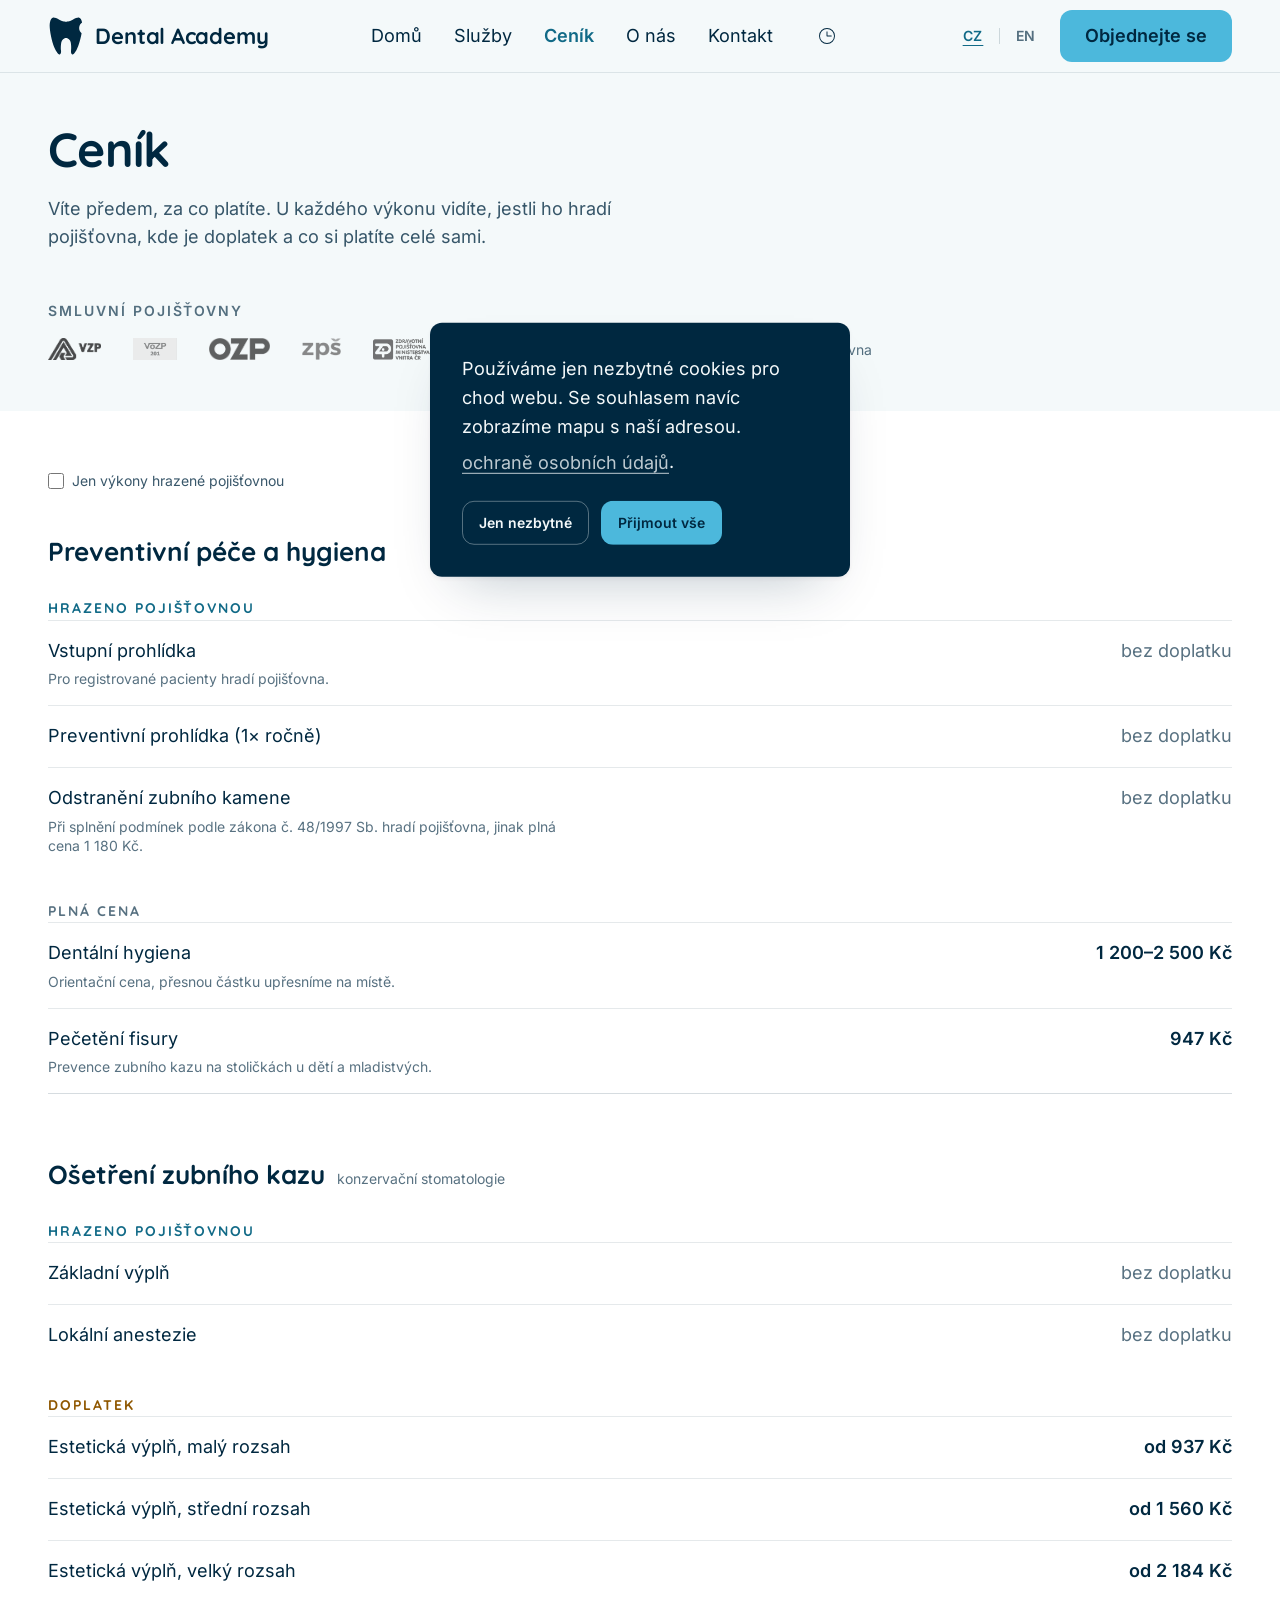
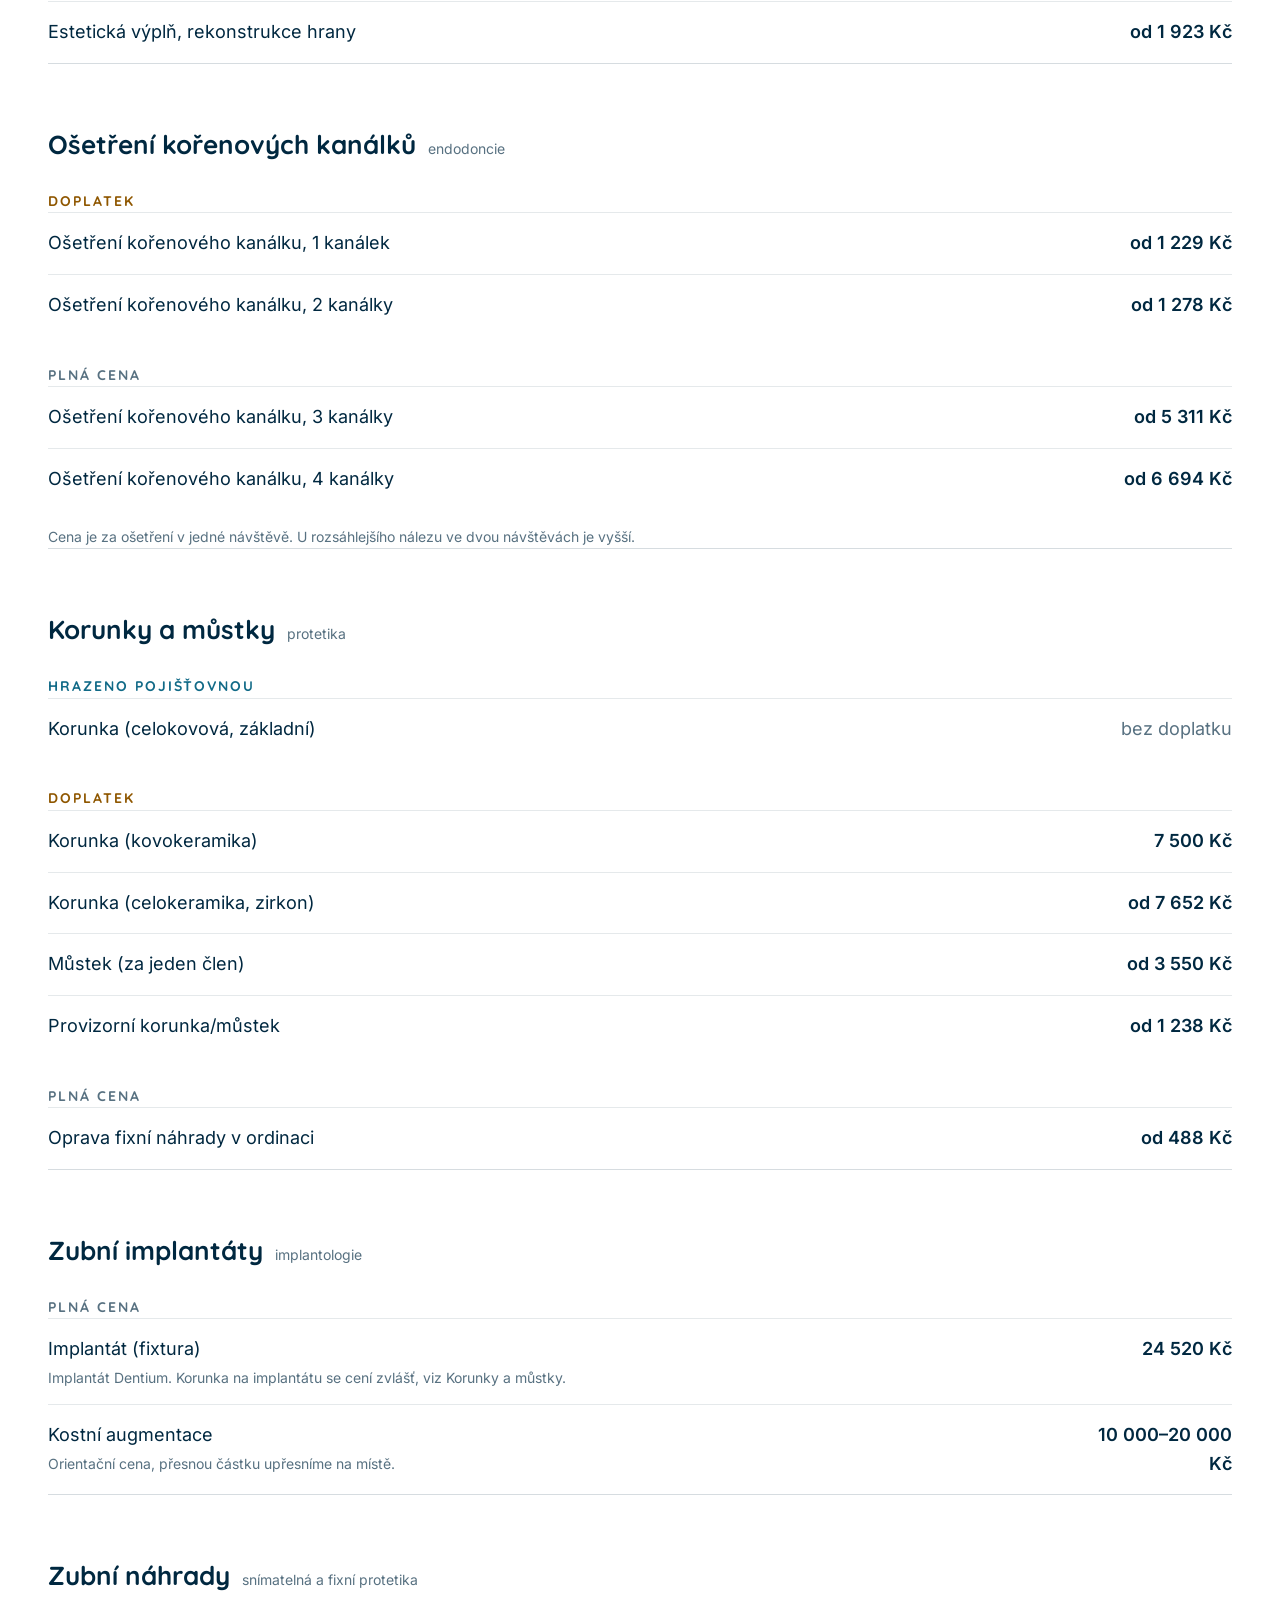
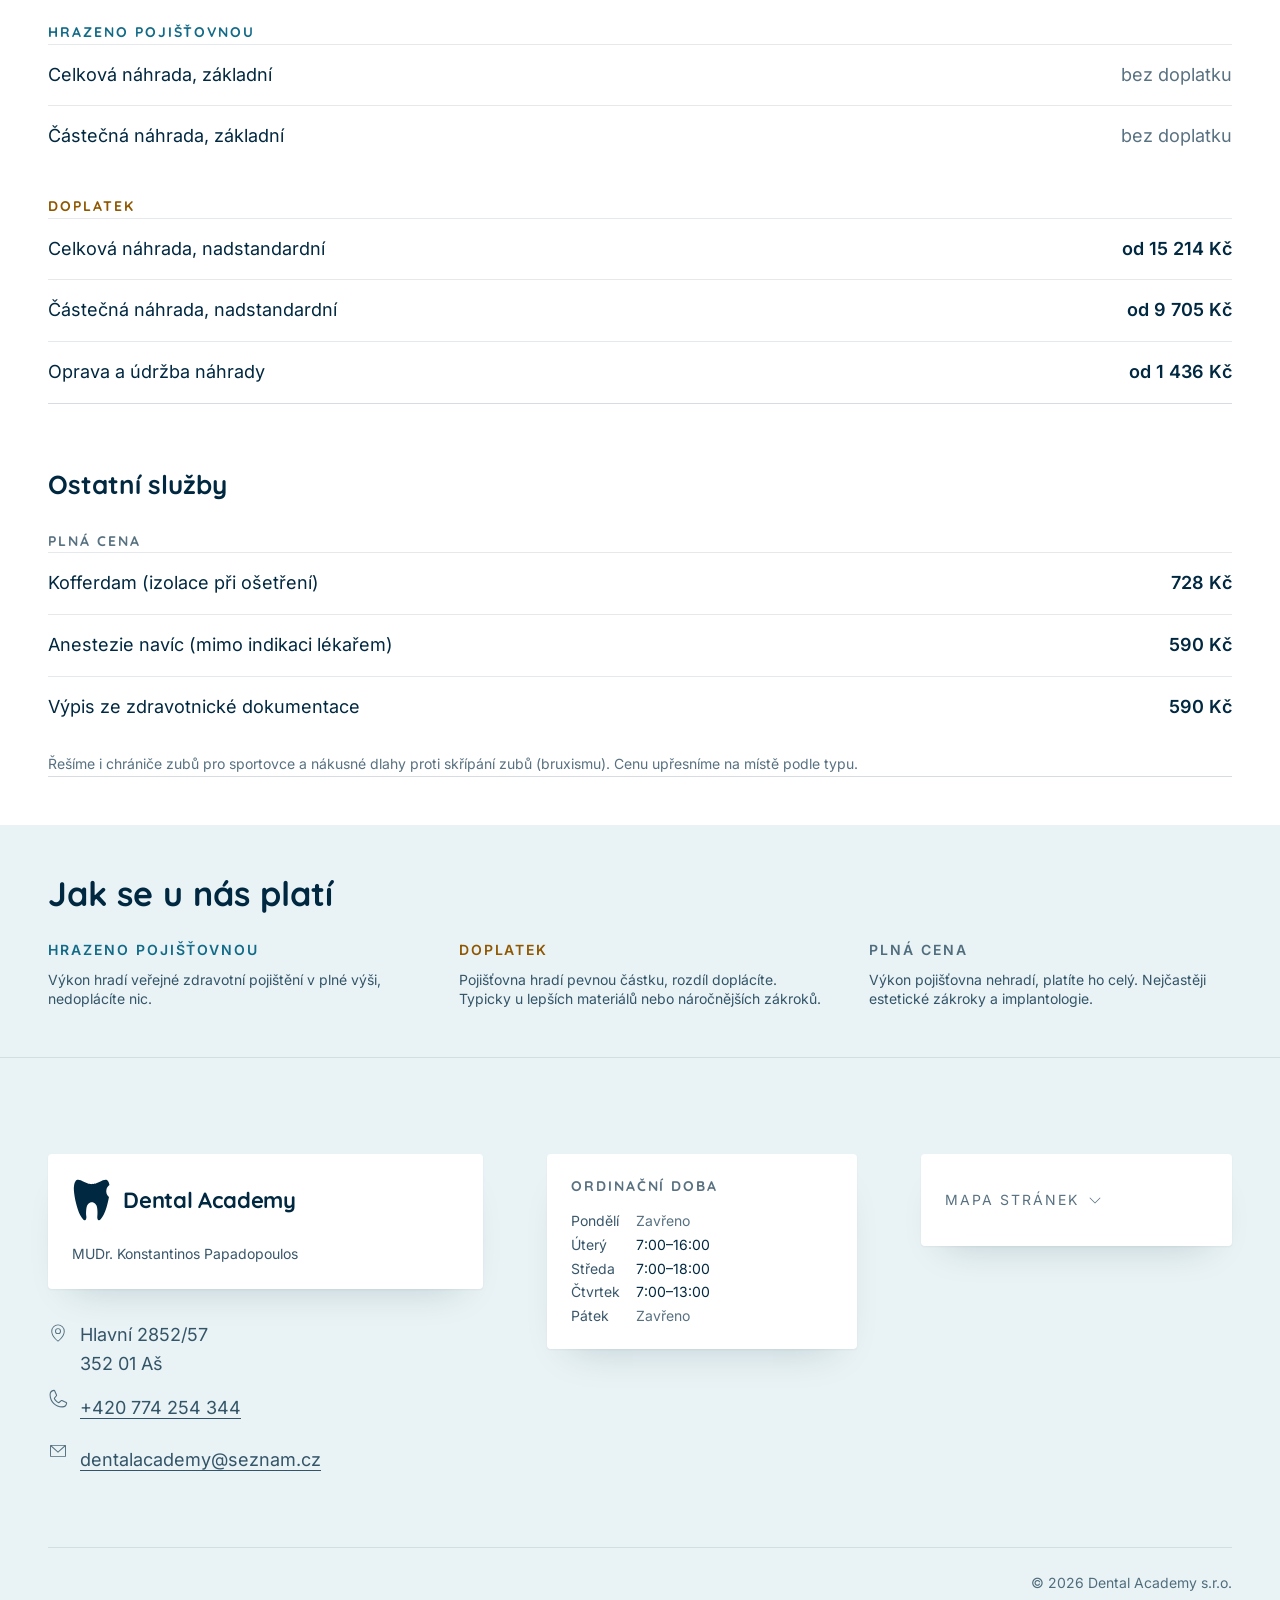
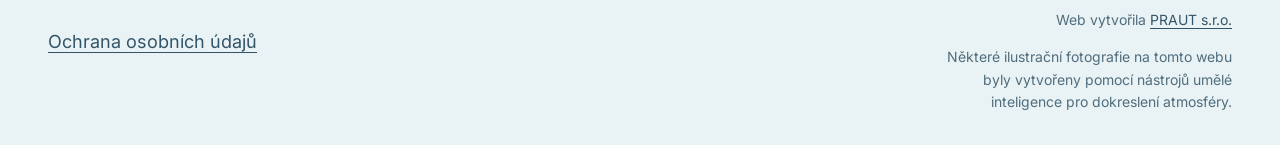
==== cenik/index.html @ cd1186d6 "Publish source c6084d8: defer offscreen hydration and mobile navigation" ====
<!DOCTYPE html><html lang="cs" data-beasties-container><head>
    <meta charset="utf-8">
    <title>Ceník, Dental Academy</title>
    <base href="/">
    <meta name="viewport" content="width=device-width, initial-scale=1">
    <link rel="icon" type="image/x-icon" href="favicon.ico">
    <link rel="apple-touch-icon" href="apple-touch-icon.png">

  <style>@font-face{font-family:Quicksand;font-style:normal;font-weight:700;font-display:swap;src:url("./media/quicksand-700-latin-ext-6NGVI5PT.woff2") format("woff2");unicode-range:U+0100-02BA,U+02BD-02C5,U+02C7-02CC,U+02CE-02D7,U+02DD-02FF,U+0304,U+0308,U+0329,U+1D00-1DBF,U+1E00-1E9F,U+1EF2-1EFF,U+2020,U+20A0-20AB,U+20AD-20C0,U+2113,U+2C60-2C7F,U+A720-A7FF}@font-face{font-family:Quicksand;font-style:normal;font-weight:700;font-display:swap;src:url("./media/quicksand-700-latin-4WPKSEDT.woff2") format("woff2");unicode-range:U+0000-00FF,U+0131,U+0152-0153,U+02BB-02BC,U+02C6,U+02DA,U+02DC,U+0304,U+0308,U+0329,U+2000-206F,U+20AC,U+2122,U+2191,U+2193,U+2212,U+2215,U+FEFF,U+FFFD}@font-face{font-family:Inter;font-style:normal;font-weight:400;font-display:swap;src:url("./media/inter-400-latin-ext-optimized-HBEOM3ZE.woff2") format("woff2");unicode-range:U+0100-02BA,U+02BD-02C5,U+02C7-02CC,U+02CE-02D7,U+02DD-02FF,U+0304,U+0308,U+0329,U+1D00-1DBF,U+1E00-1E9F,U+1EF2-1EFF,U+2020,U+20A0-20AB,U+20AD-20C0,U+2113,U+2C60-2C7F,U+A720-A7FF}@font-face{font-family:Inter;font-style:normal;font-weight:400;font-display:swap;src:url("./media/inter-400-latin-optimized-JQOHKKYV.woff2") format("woff2");unicode-range:U+0000-00FF,U+0131,U+0152-0153,U+02BB-02BC,U+02C6,U+02DA,U+02DC,U+0304,U+0308,U+0329,U+2000-206F,U+20AC,U+2122,U+2191,U+2193,U+2212,U+2215,U+FEFF,U+FFFD}@font-face{font-family:Inter;font-style:normal;font-weight:600;font-display:swap;src:url("./media/inter-600-latin-ext-optimized-Y2ENNIO3.woff2") format("woff2");unicode-range:U+0100-02BA,U+02BD-02C5,U+02C7-02CC,U+02CE-02D7,U+02DD-02FF,U+0304,U+0308,U+0329,U+1D00-1DBF,U+1E00-1E9F,U+1EF2-1EFF,U+2020,U+20A0-20AB,U+20AD-20C0,U+2113,U+2C60-2C7F,U+A720-A7FF}@font-face{font-family:Inter;font-style:normal;font-weight:600;font-display:swap;src:url("./media/inter-600-latin-optimized-ZBZT6XRN.woff2") format("woff2");unicode-range:U+0000-00FF,U+0131,U+0152-0153,U+02BB-02BC,U+02C6,U+02DA,U+02DC,U+0304,U+0308,U+0329,U+2000-206F,U+20AC,U+2122,U+2191,U+2193,U+2212,U+2215,U+FEFF,U+FFFD}:root{--da-navy-900: #002840;--da-turquoise-500: #4cb8dc;--da-turquoise-700: #116a87;--da-purple-500: #8c5096;--da-ice-050: #f4f9fa;--da-ice-100: #e9f3f5;--da-white: #ffffff;--da-red-600: #a23b2e;--da-amber-700: #8f5700;--surface: var(--da-ice-050);--panel: var(--da-white);--panel-tint: var(--da-ice-100);--panel-dark: var(--da-navy-900);--ink: var(--da-navy-900);--ink-soft: rgb(0 40 64 / .78);--ink-faint: rgb(0 40 64 / .66);--ink-ghost: rgb(0 40 64 / .1);--ink-inverse: var(--da-ice-050);--accent: var(--da-turquoise-700);--accent-vivid: var(--da-turquoise-500);--rare: var(--da-purple-500);--border: rgb(0 40 64 / .16);--border-soft: rgb(0 40 64 / .1);--good: var(--da-turquoise-700);--bad: var(--da-red-600);--warn: var(--da-amber-700);--font-heading: "Quicksand", sans-serif;--font-body: "Inter", sans-serif;--text-h1: clamp(30px, 4.2vw, 48px);--text-h2: clamp(26px, 3vw, 34px);--text-h3: clamp(22px, 2.2vw, 26px);--text-body: 18px;--text-small: 14px;--leading-h1: 1.2;--leading-h2: 1.25;--leading-h3: 1.3;--leading-body: 1.6;--leading-small: 1.4;--tracking-kicker: .14em;--space-1: 4px;--space-2: 8px;--space-3: 12px;--space-4: 16px;--space-5: 24px;--space-6: 32px;--space-7: 48px;--space-8: 64px;--space-9: 96px;--space-10: 128px;--radius-surface: 4px;--radius-control: 12px;--shadow-sm: 0 1px 2px rgb(0 40 64 / .05), 0 20px 40px -24px rgb(0 40 64 / .22);--shadow-md: 0 2px 4px rgb(0 40 64 / .06), 0 28px 56px -28px rgb(0 40 64 / .28);--motion-fast: .15s;--motion-medium: .25s;--motion-slow: .4s;--motion-zoom: .7s;--motion-crossfade: 2s;--motion-hero-interval: 4s;--ease: cubic-bezier(.4, 0, .2, 1);--z-base: 0;--z-sticky: 100;--z-dropdown: 200;--z-overlay: 300;--z-cookie: 400;--container: 1200px;--container-wide: 1440px;--gutter: clamp(16px, 4vw, 48px);--tap-target-min: 44px;--focus-ring-width: 3px;--focus-ring-offset: 2px;--focus-ring-color: var(--da-turquoise-700)}*,*:before,*:after{box-sizing:border-box}*{margin:0}html{scroll-behavior:smooth;scroll-padding-top:var(--space-9);-webkit-text-size-adjust:100%}body{background:var(--surface);color:var(--ink);font-family:var(--font-body);font-size:var(--text-body);line-height:var(--leading-body);font-weight:400;-webkit-font-smoothing:antialiased;text-rendering:optimizeLegibility;min-height:100dvh}h1,h2,h3,h4{font-family:var(--font-heading);font-weight:700;text-wrap:balance}h1{font-size:var(--text-h1);line-height:var(--leading-h1);letter-spacing:-.015em}h2{font-size:var(--text-h2);line-height:var(--leading-h2)}h3{font-size:var(--text-h3);line-height:var(--leading-h3)}p{text-wrap:pretty}a{color:var(--accent);text-underline-offset:.2em;transition:color var(--motion-fast) var(--ease)}img,svg{display:block;max-width:100%}input,button{font:inherit;color:inherit}@media(prefers-reduced-motion:reduce){html{scroll-behavior:auto}*,*:before,*:after{animation-duration:.01ms!important;animation-iteration-count:1!important;transition-duration:.01ms!important;scroll-behavior:auto!important}}
</style><link rel="stylesheet" href="styles-DKPDNEJH.css" media="print" onload="this.media='all'"><noscript><link rel="stylesheet" href="styles-DKPDNEJH.css"></noscript><style ng-app-id="ng">main[_ngcontent-ng-c197762682]{display:block;outline:none}</style><meta name="description" content="Ceník zubní péče v ordinaci Dental Academy v Aši. Přehledně, co hradí pojišťovna a jaký je doplatek u jednotlivých výkonů."><meta name="robots" content="index, follow, max-image-preview:large"><meta property="og:title" content="Ceník, Dental Academy"><meta property="og:description" content="Ceník zubní péče v ordinaci Dental Academy v Aši. Přehledně, co hradí pojišťovna a jaký je doplatek u jednotlivých výkonů."><meta property="og:url" content="https://dentalacademyas.cz/cenik/"><meta property="og:type" content="website"><meta property="og:site_name" content="Dental Academy"><meta property="og:locale" content="cs_CZ"><meta property="og:image" content="https://dentalacademyas.cz/apple-touch-icon.png"><meta name="twitter:card" content="summary"><meta name="twitter:title" content="Ceník, Dental Academy"><meta name="twitter:description" content="Ceník zubní péče v ordinaci Dental Academy v Aši. Přehledně, co hradí pojišťovna a jaký je doplatek u jednotlivých výkonů."><style ng-app-id="ng">a[_ngcontent-ng-c2454751825]{position:absolute;z-index:var(--z-cookie);top:0;left:var(--space-4);transform:translateY(-120%);display:inline-flex;align-items:center;min-height:var(--tap-target-min);padding-inline:var(--space-5);background:var(--panel);color:var(--ink);border-radius:var(--radius-control);box-shadow:var(--shadow-md);text-decoration:none;font-weight:600;transition:transform var(--motion-fast) var(--ease)}a[_ngcontent-ng-c2454751825]:focus-visible{transform:translateY(var(--space-3))}</style><style ng-app-id="ng">header[_ngcontent-ng-c871143590]{position:sticky;top:0;z-index:var(--z-sticky);background:color-mix(in srgb,var(--surface) 88%,transparent);-webkit-backdrop-filter:blur(10px);backdrop-filter:blur(10px);border-bottom:1px solid var(--border-soft)}.bar[_ngcontent-ng-c871143590]{display:flex;align-items:center;justify-content:space-between;gap:var(--space-5);min-height:72px}.brand[_ngcontent-ng-c871143590]{display:inline-flex;color:var(--ink);text-decoration:none;flex:none}.desktop[_ngcontent-ng-c871143590]{display:none}nav.desktop[_ngcontent-ng-c871143590]   ul[_ngcontent-ng-c871143590]{list-style:none;padding:0;display:flex;align-items:center;gap:var(--space-6)}.hours[_ngcontent-ng-c871143590]{position:relative}.hours[_ngcontent-ng-c871143590]   summary[_ngcontent-ng-c871143590]{display:inline-flex;align-items:center;justify-content:center;min-width:var(--tap-target-min);min-height:var(--tap-target-min);color:var(--ink);cursor:pointer;list-style:none;transition:color var(--motion-fast) var(--ease)}.hours[_ngcontent-ng-c871143590]   summary[_ngcontent-ng-c871143590]::-webkit-details-marker{display:none}.hours[_ngcontent-ng-c871143590]   summary[_ngcontent-ng-c871143590]:hover, .hours[open][_ngcontent-ng-c871143590]   summary[_ngcontent-ng-c871143590]{color:var(--accent)}.hours-card[_ngcontent-ng-c871143590]{position:absolute;top:calc(100% + var(--space-3));right:0;z-index:var(--z-dropdown);padding:var(--space-4) var(--space-5);background:var(--panel);border-radius:var(--radius-surface);box-shadow:var(--shadow-md)}.hours-card[_ngcontent-ng-c871143590]   dl[_ngcontent-ng-c871143590]{margin:0;display:grid;grid-template-columns:auto 1fr;gap:var(--space-1) var(--space-4);font-size:var(--text-small);line-height:var(--leading-small);white-space:nowrap}.hours-card[_ngcontent-ng-c871143590]   dt[_ngcontent-ng-c871143590]{color:var(--ink-soft)}.hours-card[_ngcontent-ng-c871143590]   dd[_ngcontent-ng-c871143590]{margin:0;font-variant-numeric:tabular-nums}.hours-card[_ngcontent-ng-c871143590]   dd.closed[_ngcontent-ng-c871143590]{color:var(--ink-faint)}.actions[_ngcontent-ng-c871143590]{display:flex;align-items:center;gap:var(--space-3);flex:none}.burger[_ngcontent-ng-c871143590]{display:inline-flex;align-items:center;justify-content:center;min-width:var(--tap-target-min);min-height:var(--tap-target-min);background:transparent;border:0;border-radius:var(--radius-control);color:var(--ink);cursor:pointer;transition:background-color var(--motion-fast) var(--ease)}.burger[_ngcontent-ng-c871143590]:hover{background:var(--ink-ghost)}.cta[_ngcontent-ng-c871143590]{display:none}@media(min-width:480px){.cta[_ngcontent-ng-c871143590]{display:inline-flex}}@media(min-width:1280px){.desktop[_ngcontent-ng-c871143590]{display:inline-flex}.burger[_ngcontent-ng-c871143590]{display:none}}</style><style ng-app-id="ng">[_nghost-ng-c1360616720]{display:contents}.banner[_ngcontent-ng-c1360616720]{position:fixed;top:50%;left:50%;transform:translate(-50%,-50%);z-index:var(--z-cookie);width:calc(100% - var(--space-4) * 2);max-width:420px;display:grid;gap:var(--space-4);padding:var(--space-6);background:var(--panel-dark);border-radius:var(--radius-control);box-shadow:var(--shadow-md);--ink: var(--ink-inverse);--ink-soft: rgb(244 249 250 / .78);--border: rgb(244 249 250 / .35);--accent: var(--accent-vivid);color:var(--ink);animation:_ngcontent-ng-c1360616720_fade-in var(--motion-slow) var(--ease)}.actions[_ngcontent-ng-c1360616720]{display:flex;flex-wrap:wrap;gap:var(--space-3)}@keyframes _ngcontent-ng-c1360616720_fade-in{0%{opacity:0;transform:translate(-50%,-50%) scale(.96)}to{opacity:1;transform:translate(-50%,-50%) scale(1)}}</style><style ng-app-id="ng">[_nghost-ng-c3181076983]{display:block;width:min(100% - 2 * var(--gutter),var(--_max, var(--container)));margin-inline:auto}</style><style ng-app-id="ng">[_nghost-ng-c3826198548]{display:inline-flex;align-items:center;gap:var(--space-3);color:inherit}.mark[_ngcontent-ng-c3826198548]{height:max(32px,1px * var(--_size, 40));width:auto;aspect-ratio:103.21/116.48}.wordmark[_ngcontent-ng-c3826198548]{font-family:var(--font-heading);font-weight:700;font-size:clamp(18px,2vw,22px);line-height:1.1;letter-spacing:-.01em;white-space:nowrap}</style><style ng-app-id="ng">[_nghost-ng-c3883181231]{display:inline-flex;flex:none;color:inherit}svg[_ngcontent-ng-c3883181231]{width:calc(1px * var(--_size, 24));height:calc(1px * var(--_size, 24))}</style><style ng-app-id="ng">nav[_ngcontent-ng-c47568377]{display:inline-flex;align-items:center;gap:var(--space-1)}a[_ngcontent-ng-c47568377]{display:inline-flex;align-items:center;justify-content:center;min-width:var(--tap-target-min);min-height:var(--tap-target-min);color:var(--ink-faint);text-decoration:none;font-size:var(--text-small);font-weight:600;letter-spacing:.06em;border-radius:var(--radius-control);transition:color var(--motion-fast) var(--ease)}a[_ngcontent-ng-c47568377]:hover{color:var(--ink)}a.is-current[_ngcontent-ng-c47568377]{color:var(--accent);text-decoration:underline;text-underline-offset:.3em}.sep[_ngcontent-ng-c47568377]{width:1px;height:16px;background:var(--border)}.sr-only[_ngcontent-ng-c47568377]{position:absolute;width:1px;height:1px;padding:0;margin:-1px;overflow:hidden;clip-path:inset(50%);white-space:nowrap;border:0}</style><style ng-app-id="ng">[_nghost-ng-c1597601124]{display:inline-flex;align-items:center;justify-content:center;gap:var(--space-2);border-radius:var(--radius-control);border:1px solid transparent;font-family:var(--font-body);font-weight:600;line-height:1.2;text-align:center;text-decoration:none;cursor:pointer;max-width:100%;transition:background-color var(--motion-fast) var(--ease),border-color var(--motion-fast) var(--ease),color var(--motion-fast) var(--ease)}.size-sm[_nghost-ng-c1597601124]{min-height:var(--tap-target-min);padding-inline:var(--space-4);font-size:var(--text-small)}.size-md[_nghost-ng-c1597601124]{min-height:52px;padding-inline:var(--space-5);font-size:var(--text-body)}.size-lg[_nghost-ng-c1597601124]{min-height:60px;padding-inline:var(--space-6);font-size:var(--text-body)}.appearance-primary[_nghost-ng-c1597601124]{background:var(--accent-vivid);color:var(--da-navy-900)}.appearance-primary[_nghost-ng-c1597601124]:hover{background:var(--accent);color:var(--ink-inverse)}.appearance-secondary[_nghost-ng-c1597601124]{background:transparent;border-color:var(--border);color:var(--ink)}.appearance-secondary[_nghost-ng-c1597601124]:hover{border-color:var(--accent);color:var(--accent)}.appearance-ghost[_nghost-ng-c1597601124]{background:transparent;color:var(--accent);padding-inline:var(--space-3)}.appearance-ghost[_nghost-ng-c1597601124]:hover{background:var(--ink-ghost)}.is-full[_nghost-ng-c1597601124]{width:100%}.is-loading[_nghost-ng-c1597601124], [disabled][_nghost-ng-c1597601124]{opacity:.55;cursor:not-allowed;pointer-events:none}</style><style ng-app-id="ng">[_nghost-ng-c4016984144]{color:var(--accent);text-underline-offset:.2em;transition:color var(--motion-fast) var(--ease)}.variant-inline[_nghost-ng-c4016984144]{text-decoration:underline}.variant-inline[_nghost-ng-c4016984144]:hover{color:var(--ink)}.variant-nav[_nghost-ng-c4016984144]{color:var(--ink);text-decoration:none;display:inline-flex;align-items:center;min-height:var(--tap-target-min)}.variant-nav[_nghost-ng-c4016984144]:hover{color:var(--accent)}.variant-quiet[_nghost-ng-c4016984144]{color:var(--ink-soft);text-decoration:underline;text-decoration-color:currentColor;display:inline-flex;align-items:center;min-height:var(--tap-target-min)}.variant-quiet[_nghost-ng-c4016984144]:hover{color:var(--ink)}.is-active[_nghost-ng-c4016984144]{color:var(--accent);font-weight:700}</style><style ng-app-id="ng">footer[_ngcontent-ng-c554018717]{background:var(--panel-tint);border-top:1px solid var(--border-soft);padding-block:var(--space-9) var(--space-6)}.grid[_ngcontent-ng-c554018717]{display:grid;gap:var(--space-8);grid-template-columns:1fr;align-items:start}@media(min-width:480px){.grid[_ngcontent-ng-c554018717]{grid-template-columns:1.4fr 1fr 1fr}}h2[_ngcontent-ng-c554018717]{font-size:var(--text-small);letter-spacing:var(--tracking-kicker);text-transform:uppercase;color:var(--ink-faint);margin-bottom:var(--space-4)}.card[_ngcontent-ng-c554018717]{padding:var(--space-5);background:var(--panel);border-radius:var(--radius-surface);box-shadow:var(--shadow-sm)}.doctor[_ngcontent-ng-c554018717]{margin-top:var(--space-3);color:var(--ink-soft);font-size:var(--text-small)}.contact[_ngcontent-ng-c554018717], .links[_ngcontent-ng-c554018717]{list-style:none;padding:0;display:grid;gap:var(--space-2)}.contact[_ngcontent-ng-c554018717]{margin-top:var(--space-6)}.contact[_ngcontent-ng-c554018717]   li[_ngcontent-ng-c554018717]{display:grid;grid-template-columns:auto 1fr;gap:var(--space-3);align-items:start;color:var(--ink-soft)}.contact[_ngcontent-ng-c554018717]   da-icon[_ngcontent-ng-c554018717]{margin-top:2px;color:var(--ink-faint)}.hours[_ngcontent-ng-c554018717]{margin:0;display:grid;grid-template-columns:auto 1fr;gap:var(--space-1) var(--space-4);font-size:var(--text-small);line-height:var(--leading-small)}.hours[_ngcontent-ng-c554018717]   dt[_ngcontent-ng-c554018717]{color:var(--ink-soft)}.hours[_ngcontent-ng-c554018717]   dd[_ngcontent-ng-c554018717]{margin:0;font-variant-numeric:tabular-nums}.hours[_ngcontent-ng-c554018717]   dd.closed[_ngcontent-ng-c554018717]{color:var(--ink-faint)}.sitemap[_ngcontent-ng-c554018717]   summary[_ngcontent-ng-c554018717]{display:inline-flex;align-items:center;gap:var(--space-2);min-height:var(--tap-target-min);font-size:var(--text-small);letter-spacing:var(--tracking-kicker);text-transform:uppercase;color:var(--ink-faint);cursor:pointer;list-style:none}.sitemap[_ngcontent-ng-c554018717]   summary[_ngcontent-ng-c554018717]::-webkit-details-marker{display:none}.sitemap[_ngcontent-ng-c554018717]   summary[_ngcontent-ng-c554018717]   da-icon[_ngcontent-ng-c554018717]{transition:transform var(--motion-fast) var(--ease)}.sitemap[open][_ngcontent-ng-c554018717]   summary[_ngcontent-ng-c554018717]{color:var(--accent)}.sitemap[open][_ngcontent-ng-c554018717]   summary[_ngcontent-ng-c554018717]   da-icon[_ngcontent-ng-c554018717]{transform:rotate(180deg)}.sitemap[_ngcontent-ng-c554018717]   .links[_ngcontent-ng-c554018717]{margin-top:var(--space-4)}.bottom[_ngcontent-ng-c554018717]{margin-top:var(--space-8);padding-top:var(--space-5);border-top:1px solid var(--border-soft);display:flex;flex-direction:column;gap:var(--space-3)}@media(min-width:768px){.bottom[_ngcontent-ng-c554018717]{flex-direction:row;align-items:center;justify-content:space-between}}.legal[_ngcontent-ng-c554018717]{list-style:none;padding:0;display:flex;flex-wrap:wrap;gap:var(--space-5)}.fine-print[_ngcontent-ng-c554018717]{display:flex;flex-direction:column;gap:var(--space-1)}@media(min-width:768px){.fine-print[_ngcontent-ng-c554018717]{align-items:flex-end;text-align:right}}.copyright[_ngcontent-ng-c554018717], .credit[_ngcontent-ng-c554018717]{font-size:var(--text-small);color:var(--ink-faint);white-space:nowrap}.ai-note[_ngcontent-ng-c554018717]{font-size:var(--text-small);color:var(--ink-faint);max-width:32ch}@media(min-width:768px){.ai-note[_ngcontent-ng-c554018717]{text-align:right}}</style><style ng-app-id="ng">.lede[_ngcontent-ng-c1748151319]{margin-top:var(--space-4);max-width:56ch;color:var(--ink-soft)}.insurers[_ngcontent-ng-c1748151319]{margin-top:var(--space-7)}.insurers-label[_ngcontent-ng-c1748151319]{display:block;margin-bottom:var(--space-3);font-size:var(--text-small);font-weight:600;letter-spacing:var(--tracking-kicker);text-transform:uppercase;color:var(--ink-faint)}.insurers[_ngcontent-ng-c1748151319]   ul[_ngcontent-ng-c1748151319]{display:flex;flex-wrap:wrap;align-items:center;gap:var(--space-6);list-style:none;margin:0;padding:0}.insurers[_ngcontent-ng-c1748151319]   img[_ngcontent-ng-c1748151319]{height:22px;width:auto;max-width:120px;object-fit:contain;filter:grayscale(1);opacity:.7}.insurer-name[_ngcontent-ng-c1748151319]{font-size:var(--text-small);color:var(--ink-faint)}.list[_ngcontent-ng-c1748151319]{margin-top:var(--space-6);border-bottom:1px solid var(--border)}.empty[_ngcontent-ng-c1748151319]{margin-top:var(--space-7);padding:var(--space-6);background:var(--surface);border-radius:var(--radius-surface);color:var(--ink-soft);max-width:60ch}.empty[_ngcontent-ng-c1748151319]   a[_ngcontent-ng-c1748151319]{color:var(--accent)}.legend[_ngcontent-ng-c1748151319]   h2[_ngcontent-ng-c1748151319]{margin-bottom:var(--space-5)}.legend[_ngcontent-ng-c1748151319]   dl[_ngcontent-ng-c1748151319]{display:grid;gap:var(--space-5)}@media(min-width:768px){.legend[_ngcontent-ng-c1748151319]   dl[_ngcontent-ng-c1748151319]{grid-template-columns:repeat(auto-fit,minmax(240px,1fr));gap:var(--space-7)}}.legend[_ngcontent-ng-c1748151319]   dt[_ngcontent-ng-c1748151319]{font-size:var(--text-small);font-weight:600;letter-spacing:var(--tracking-kicker);text-transform:uppercase;margin-bottom:var(--space-2)}.legend[_ngcontent-ng-c1748151319]   dt.covered[_ngcontent-ng-c1748151319]{color:var(--good)}.legend[_ngcontent-ng-c1748151319]   dt.partial[_ngcontent-ng-c1748151319]{color:var(--warn)}.legend[_ngcontent-ng-c1748151319]   dt.full[_ngcontent-ng-c1748151319]{color:var(--ink-faint)}.legend[_ngcontent-ng-c1748151319]   dd[_ngcontent-ng-c1748151319]{margin:0;color:var(--ink-soft);font-size:var(--text-small);line-height:var(--leading-small)}.sr-only[_ngcontent-ng-c1748151319]{position:absolute;width:1px;height:1px;padding:0;margin:-1px;overflow:hidden;clip-path:inset(50%);white-space:nowrap;border:0}</style><style ng-app-id="ng">[_nghost-ng-c2319155291]{display:block}.tone-surface[_nghost-ng-c2319155291]{background:var(--surface)}.tone-panel[_nghost-ng-c2319155291]{background:var(--panel)}.tone-tint[_nghost-ng-c2319155291]{background:var(--panel-tint)}.tone-dark[_nghost-ng-c2319155291]{background:var(--panel-dark);--ink: var(--ink-inverse);--ink-soft: rgb(244 249 250 / .78);--ink-faint: rgb(244 249 250 / .62);--ink-ghost: rgb(244 249 250 / .12);--border: rgb(244 249 250 / .35);--border-soft: rgb(244 249 250 / .18);--accent: var(--accent-vivid);color:var(--ink)}.spacing-tight[_nghost-ng-c2319155291]{padding-block:var(--space-7)}.spacing-normal[_nghost-ng-c2319155291]{padding-block:var(--space-9)}.spacing-loose[_nghost-ng-c2319155291]{padding-block:var(--space-10)}</style><style ng-app-id="ng">[_nghost-ng-c3267494051]{display:block}.bar[_ngcontent-ng-c3267494051]{display:flex;flex-wrap:wrap;align-items:center;gap:var(--space-4)}.toggle[_ngcontent-ng-c3267494051]{display:inline-flex;align-items:center;gap:var(--space-2);min-height:var(--tap-target-min);cursor:pointer;-webkit-user-select:none;user-select:none;color:var(--ink-soft);font-size:var(--text-small)}.toggle[_ngcontent-ng-c3267494051]   input[_ngcontent-ng-c3267494051]{width:16px;height:16px;accent-color:var(--accent);cursor:pointer;flex:none}</style><link rel="canonical" href="https://dentalacademyas.cz/cenik/"><link rel="alternate" href="https://dentalacademyas.cz/cenik/" hreflang="cs"><link rel="alternate" href="https://dentalacademyas.cz/en/prices/" hreflang="en"><link rel="alternate" href="https://dentalacademyas.cz/cenik/" hreflang="x-default"><script id="clinic-schema" type="application/ld+json">{"@context":"https://schema.org","@type":"Dentist","@id":"https://dentalacademyas.cz/#clinic","name":"Dental Academy s.r.o.","url":"https://dentalacademyas.cz/","telephone":"+420 774 254 344","email":"dentalacademy@seznam.cz","address":{"@type":"PostalAddress","streetAddress":"Hlavní 2852/57","addressLocality":"Aš","postalCode":"352 01","addressCountry":"CZ"},"openingHoursSpecification":[{"@type":"OpeningHoursSpecification","dayOfWeek":"Tuesday","opens":"07:00","closes":"16:00"},{"@type":"OpeningHoursSpecification","dayOfWeek":"Wednesday","opens":"07:00","closes":"18:00"},{"@type":"OpeningHoursSpecification","dayOfWeek":"Thursday","opens":"07:00","closes":"13:00"}]}</script><style ng-app-id="ng">[_nghost-ng-c1108738342]{display:block;padding-top:var(--space-8);border-top:1px solid var(--border)}[_nghost-ng-c1108738342]:first-of-type{padding-top:0;border-top:0}.heading[_ngcontent-ng-c1108738342]{margin:0}.title[_ngcontent-ng-c1108738342]{display:flex;flex-wrap:wrap;align-items:baseline;gap:var(--space-3);font-family:var(--font-heading);font-weight:700;font-size:var(--text-h3);line-height:var(--leading-h3);color:var(--ink)}.term[_ngcontent-ng-c1108738342]{font-family:var(--font-body);font-weight:400;font-size:var(--text-small);color:var(--ink-faint)}.status-group[_ngcontent-ng-c1108738342]{margin-top:var(--space-4)}.status-heading[_ngcontent-ng-c1108738342]{margin:0;padding-top:var(--space-3);font-size:var(--text-small);font-weight:600;letter-spacing:var(--tracking-kicker);text-transform:uppercase}.state-covered[_ngcontent-ng-c1108738342]{color:var(--good)}.state-partial[_ngcontent-ng-c1108738342]{color:var(--warn)}.state-full[_ngcontent-ng-c1108738342]{color:var(--ink-faint)}.category-note[_ngcontent-ng-c1108738342]{margin-top:var(--space-4);font-size:var(--text-small);color:var(--ink-faint)}</style><style ng-app-id="ng">[_nghost-ng-c1970541479]{display:block}.row[_ngcontent-ng-c1970541479]{display:grid;gap:var(--space-1) var(--space-5);padding-block:var(--space-4);border-top:1px solid var(--border-soft);grid-template-columns:minmax(0,1fr) minmax(0,auto);align-items:baseline}.main[_ngcontent-ng-c1970541479]{display:grid;gap:var(--space-1)}.name[_ngcontent-ng-c1970541479]{color:var(--ink)}.note[_ngcontent-ng-c1970541479]{font-size:var(--text-small);line-height:var(--leading-small);color:var(--ink-faint);max-width:60ch}.price[_ngcontent-ng-c1970541479]{text-align:right;font-weight:600;font-variant-numeric:tabular-nums;white-space:normal;overflow-wrap:anywhere;max-width:12ch}.free[_ngcontent-ng-c1970541479]{font-weight:400;color:var(--ink-faint)}</style></head>
  <body><!--nghm--><script type="text/javascript" id="ng-event-dispatch-contract">(()=>{function p(t,n,r,o,e,i,f,m){return{eventType:t,event:n,targetElement:r,eic:o,timeStamp:e,eia:i,eirp:f,eiack:m}}function u(t){let n=[],r=e=>{n.push(e)};return{c:t,q:n,et:[],etc:[],d:r,h:e=>{r(p(e.type,e,e.target,t,Date.now()))}}}function s(t,n,r){for(let o=0;o<n.length;o++){let e=n[o];(r?t.etc:t.et).push(e),t.c.addEventListener(e,t.h,r)}}function c(t,n,r,o,e=window){let i=u(t);e._ejsas||(e._ejsas={}),e._ejsas[n]=i,s(i,r),s(i,o,!0)}window.__jsaction_bootstrap=c;})();
</script><script>window.__jsaction_bootstrap(document.body,"ng",["click","change"],[]);</script>
    <app-root ng-version="21.2.20" _nghost-ng-c197762682 ngh="19" ng-server-context="ssg"><da-skip-link _ngcontent-ng-c197762682 _nghost-ng-c2454751825 ngh="0"><a _ngcontent-ng-c2454751825 fragment="obsah" queryparamshandling="preserve" href="/cenik#obsah" jsaction="click:;">Přejít na hlavní obsah</a></da-skip-link><da-header _ngcontent-ng-c197762682 _nghost-ng-c871143590 ngh="3"><header _ngcontent-ng-c871143590><da-container _ngcontent-ng-c871143590 width="wide" _nghost-ng-c3181076983 style="--_max: var(--container-wide);" ngh="0"><div _ngcontent-ng-c871143590 class="bar"><a _ngcontent-ng-c871143590 class="brand" aria-label="Dental Academy, domovská stránka" href="/" jsaction="click:;"><da-logo _ngcontent-ng-c871143590 _nghost-ng-c3826198548 style="--_size: 40;" ngh="1"><svg _ngcontent-ng-c3826198548="" viewBox="85.02 15.29 103.21 116.48" fill="currentColor" aria-hidden="true" focusable="false" class="mark"><path _ngcontent-ng-c3826198548="" fill-rule="nonzero" d="M 155.742188 26.761719 C 146.433594 31.835938 137.515625 31.667969 137.515625 31.667969 C 137.515625 31.667969 128.539062 31.835938 119.230469 26.761719 C 108.804688 21.132812 103.285156 19.292969 98.9375 20.183594 C 94.589844 21.019531 89.015625 29.882812 90.074219 48.671875 C 91.078125 67.457031 99.105469 99.289062 105.851562 111.773438 C 112.652344 124.316406 116.832031 127.773438 119.230469 127.273438 C 121.683594 126.714844 123.96875 121.699219 122.910156 115.621094 C 121.851562 109.546875 122.238281 92.429688 125.863281 86.578125 C 130.882812 78.382812 137.515625 79.273438 137.515625 79.273438 C 137.515625 79.273438 144.09375 78.382812 149.164062 86.578125 C 152.789062 92.429688 153.125 109.546875 152.121094 115.621094 C 151.0625 121.699219 153.347656 126.714844 155.742188 127.273438 C 158.195312 127.773438 162.378906 124.316406 169.121094 111.773438 C 174.140625 102.519531 179.824219 82.730469 182.890625 65.449219 C 182.835938 65.449219 182.835938 65.449219 182.835938 65.449219 C 179.492188 62.664062 175.699219 57.867188 175.699219 50.230469 C 175.699219 40.8125 181.722656 35.738281 184.230469 34.007812 C 182.667969 25.203125 179.101562 20.796875 176.089844 20.183594 C 175.421875 20.015625 174.695312 19.960938 173.972656 19.960938 C 169.902344 19.960938 164.550781 22.023438 155.742188 26.761719 Z M 184.230469 34.007812 Z M 184.230469 34.007812 "/></svg><span _ngcontent-ng-c3826198548 class="wordmark">Dental Academy</span><!----></da-logo></a><nav _ngcontent-ng-c871143590 class="desktop" aria-label="Hlavní navigace"><ul _ngcontent-ng-c871143590><li _ngcontent-ng-c871143590><a _ngcontent-ng-c871143590 dalink variant="nav" routerlinkactive="is-active" _nghost-ng-c4016984144 class="variant-nav" href="/" ngh="0" jsaction="click:;"> Domů </a></li><li _ngcontent-ng-c871143590><a _ngcontent-ng-c871143590 dalink variant="nav" routerlinkactive="is-active" _nghost-ng-c4016984144 class="variant-nav" href="/sluzby" ngh="0" jsaction="click:;"> Služby </a></li><li _ngcontent-ng-c871143590><a _ngcontent-ng-c871143590 dalink variant="nav" routerlinkactive="is-active" _nghost-ng-c4016984144 class="variant-nav is-active" href="/cenik" ngh="0" jsaction="click:;"> Ceník </a></li><li _ngcontent-ng-c871143590><a _ngcontent-ng-c871143590 dalink variant="nav" routerlinkactive="is-active" _nghost-ng-c4016984144 class="variant-nav" href="/o-nas" ngh="0" jsaction="click:;"> O nás </a></li><li _ngcontent-ng-c871143590><a _ngcontent-ng-c871143590 dalink variant="nav" routerlinkactive="is-active" _nghost-ng-c4016984144 class="variant-nav" href="/kontakt" ngh="0" jsaction="click:;"> Kontakt </a></li><!----><li _ngcontent-ng-c871143590><details _ngcontent-ng-c871143590 class="hours"><summary _ngcontent-ng-c871143590 title="Ordinační doba" aria-label="Ordinační doba"><da-icon _ngcontent-ng-c871143590 name="clock" _nghost-ng-c3883181231 style="--_size: 20;" ngh="2"><svg _ngcontent-ng-c3883181231="" viewBox="0 0 256 256" fill="currentColor" focusable="false" aria-hidden="true"><g _ngcontent-ng-c3883181231="" transform-origin="128 128"><path _ngcontent-ng-c3883181231="" d="M128,26A102,102,0,1,0,230,128,102.12,102.12,0,0,0,128,26Zm0,192a90,90,0,1,1,90-90A90.1,90.1,0,0,1,128,218Zm62-90a6,6,0,0,1-6,6H128a6,6,0,0,1-6-6V72a6,6,0,0,1,12,0v50h50A6,6,0,0,1,190,128Z"/><!----></g></svg></da-icon></summary><div _ngcontent-ng-c871143590 class="hours-card"><dl _ngcontent-ng-c871143590><dt _ngcontent-ng-c871143590>Pondělí</dt><dd _ngcontent-ng-c871143590 class="closed">Zavřeno</dd><dt _ngcontent-ng-c871143590>Úterý</dt><dd _ngcontent-ng-c871143590 class>7:00–16:00</dd><dt _ngcontent-ng-c871143590>Středa</dt><dd _ngcontent-ng-c871143590 class>7:00–18:00</dd><dt _ngcontent-ng-c871143590>Čtvrtek</dt><dd _ngcontent-ng-c871143590 class>7:00–13:00</dd><dt _ngcontent-ng-c871143590>Pátek</dt><dd _ngcontent-ng-c871143590 class="closed">Zavřeno</dd><!----></dl></div></details></li></ul></nav><div _ngcontent-ng-c871143590 class="actions"><da-language-switcher _ngcontent-ng-c871143590 class="desktop" _nghost-ng-c47568377 ngh="0"><nav _ngcontent-ng-c47568377 aria-label="Volba jazyka / Language"><a _ngcontent-ng-c47568377 hreflang="cs" lang="cs" class="is-current" aria-current="true" href="/" jsaction="click:;"><span _ngcontent-ng-c47568377 aria-hidden="true" class="abbr">CZ</span><span _ngcontent-ng-c47568377 class="sr-only">Čeština</span></a><span _ngcontent-ng-c47568377 aria-hidden="true" class="sep"></span><a _ngcontent-ng-c47568377 hreflang="en" lang="en" class href="/en" jsaction="click:;"><span _ngcontent-ng-c47568377 aria-hidden="true" class="abbr">EN</span><span _ngcontent-ng-c47568377 class="sr-only">English</span></a></nav></da-language-switcher><a _ngcontent-ng-c871143590 dabutton class="cta appearance-primary da-btn size-md" _nghost-ng-c1597601124 href="tel:+420774254344" ngh="0">Objednejte se</a><button _ngcontent-ng-c871143590 type="button" class="burger" aria-label="Otevřít menu" aria-expanded="false" jsaction="click:;"><da-icon _ngcontent-ng-c871143590 name="list" _nghost-ng-c3883181231 style="--_size: 24;" ngh="2"><svg _ngcontent-ng-c3883181231="" viewBox="0 0 256 256" fill="currentColor" focusable="false" aria-hidden="true"><g _ngcontent-ng-c3883181231="" transform-origin="128 128"><path _ngcontent-ng-c3883181231="" d="M222,128a6,6,0,0,1-6,6H40a6,6,0,0,1,0-12H216A6,6,0,0,1,222,128ZM40,70H216a6,6,0,0,0,0-12H40a6,6,0,0,0,0,12ZM216,186H40a6,6,0,0,0,0,12H216a6,6,0,0,0,0-12Z"/><!----></g></svg></da-icon></button></div></div></da-container></header><!----><!----></da-header><main _ngcontent-ng-c197762682 id="obsah" tabindex="-1"><router-outlet _ngcontent-ng-c197762682></router-outlet><da-cenik-page _nghost-ng-c1748151319 ngh="16"><da-section _ngcontent-ng-c1748151319 spacing="tight" _nghost-ng-c2319155291 class="spacing-tight tone-surface" ngh="0"><da-container _ngcontent-ng-c1748151319 _nghost-ng-c3181076983 style="--_max: var(--container);" ngh="0"><h1 _ngcontent-ng-c1748151319>Ceník</h1><p _ngcontent-ng-c1748151319 class="lede">Víte předem, za co platíte. U každého výkonu vidíte, jestli ho hradí pojišťovna, kde je doplatek a co si platíte celé sami.</p><div _ngcontent-ng-c1748151319 class="insurers"><span _ngcontent-ng-c1748151319 class="insurers-label">Smluvní pojišťovny</span><ul _ngcontent-ng-c1748151319><li _ngcontent-ng-c1748151319><img _ngcontent-ng-c1748151319 loading="lazy" src="img/pojistovny/vzp.png" alt="VZP"><!----><!----></li><li _ngcontent-ng-c1748151319><img _ngcontent-ng-c1748151319 loading="lazy" src="img/pojistovny/vozp.png" alt="Vojenská zdravotní pojišťovna"><!----><!----></li><li _ngcontent-ng-c1748151319><img _ngcontent-ng-c1748151319 loading="lazy" src="img/pojistovny/ozp.png" alt="Oborová zdravotní pojišťovna"><!----><!----></li><li _ngcontent-ng-c1748151319><img _ngcontent-ng-c1748151319 loading="lazy" src="img/pojistovny/zps.png" alt="Zaměstnanecká pojišťovna Škoda"><!----><!----></li><li _ngcontent-ng-c1748151319><img _ngcontent-ng-c1748151319 loading="lazy" src="img/pojistovny/zpmvcr.png" alt="Zdravotní pojišťovna Ministerstva vnitra ČR"><!----><!----></li><li _ngcontent-ng-c1748151319><img _ngcontent-ng-c1748151319 loading="lazy" src="img/pojistovny/rbp.png" alt="Revírní bratrská pokladna"><!----><!----></li><li _ngcontent-ng-c1748151319><!----><span _ngcontent-ng-c1748151319 class="insurer-name">Česká průmyslová zdravotní pojišťovna</span><!----></li><!----></ul></div></da-container></da-section><da-section _ngcontent-ng-c1748151319 tone="panel" spacing="tight" _nghost-ng-c2319155291 class="spacing-tight tone-panel" ngh="0"><da-container _ngcontent-ng-c1748151319 _nghost-ng-c3181076983 style="--_max: var(--container);" ngh="0"><da-price-filter _ngcontent-ng-c1748151319 _nghost-ng-c3267494051 ngh="4"><div _ngcontent-ng-c3267494051 class="bar"><label _ngcontent-ng-c3267494051 class="toggle"><input _ngcontent-ng-c3267494051 type="checkbox" jsaction="change:;"><span _ngcontent-ng-c3267494051>Jen výkony hrazené pojišťovnou</span></label><!----></div></da-price-filter><p _ngcontent-ng-c1748151319 aria-live="polite" class="sr-only"><!--ngetn--></p><div _ngcontent-ng-c1748151319 class="list"><da-price-category-panel _ngcontent-ng-c1748151319 _nghost-ng-c1108738342 ngh="8"><h3 _ngcontent-ng-c1108738342 class="heading"><span _ngcontent-ng-c1108738342 class="title"> Preventivní péče a hygiena <!----></span></h3><div _ngcontent-ng-c1108738342 class="status-group"><h4 _ngcontent-ng-c1108738342 class="state-covered status-heading">Hrazeno pojišťovnou</h4><da-price-row _ngcontent-ng-c1108738342 _nghost-ng-c1970541479 ngh="5"><div _ngcontent-ng-c1970541479 class="row"><div _ngcontent-ng-c1970541479 class="main"><span _ngcontent-ng-c1970541479 class="name">Vstupní prohlídka</span><span _ngcontent-ng-c1970541479 class="note">Pro registrované pacienty hradí pojišťovna.</span><!----></div><span _ngcontent-ng-c1970541479 class="price"><!----><span _ngcontent-ng-c1970541479 class="free">bez doplatku</span><!----></span></div></da-price-row><da-price-row _ngcontent-ng-c1108738342 _nghost-ng-c1970541479 ngh="6"><div _ngcontent-ng-c1970541479 class="row"><div _ngcontent-ng-c1970541479 class="main"><span _ngcontent-ng-c1970541479 class="name">Preventivní prohlídka (1× ročně)</span><!----></div><span _ngcontent-ng-c1970541479 class="price"><!----><span _ngcontent-ng-c1970541479 class="free">bez doplatku</span><!----></span></div></da-price-row><da-price-row _ngcontent-ng-c1108738342 _nghost-ng-c1970541479 ngh="5"><div _ngcontent-ng-c1970541479 class="row"><div _ngcontent-ng-c1970541479 class="main"><span _ngcontent-ng-c1970541479 class="name">Odstranění zubního kamene</span><span _ngcontent-ng-c1970541479 class="note">Při splnění podmínek podle zákona č. 48/1997 Sb. hradí pojišťovna, jinak plná cena 1 180 Kč.</span><!----></div><span _ngcontent-ng-c1970541479 class="price"><!----><span _ngcontent-ng-c1970541479 class="free">bez doplatku</span><!----></span></div></da-price-row><!----></div><div _ngcontent-ng-c1108738342 class="status-group"><h4 _ngcontent-ng-c1108738342 class="state-full status-heading">Plná cena</h4><da-price-row _ngcontent-ng-c1108738342 _nghost-ng-c1970541479 ngh="7"><div _ngcontent-ng-c1970541479 class="row"><div _ngcontent-ng-c1970541479 class="main"><span _ngcontent-ng-c1970541479 class="name">Dentální hygiena</span><span _ngcontent-ng-c1970541479 class="note">Orientační cena, přesnou částku upřesníme na místě.</span><!----></div><span _ngcontent-ng-c1970541479 class="price"> 1 200–2 500 Kč <!----><!----></span></div></da-price-row><da-price-row _ngcontent-ng-c1108738342 _nghost-ng-c1970541479 ngh="7"><div _ngcontent-ng-c1970541479 class="row"><div _ngcontent-ng-c1970541479 class="main"><span _ngcontent-ng-c1970541479 class="name">Pečetění fisury</span><span _ngcontent-ng-c1970541479 class="note">Prevence zubního kazu na stoličkách u dětí a mladistvých.</span><!----></div><span _ngcontent-ng-c1970541479 class="price"> 947 Kč <!----><!----></span></div></da-price-row><!----></div><!----><!----></da-price-category-panel><da-price-category-panel _ngcontent-ng-c1748151319 _nghost-ng-c1108738342 ngh="10"><h3 _ngcontent-ng-c1108738342 class="heading"><span _ngcontent-ng-c1108738342 class="title"> Ošetření zubního kazu <span _ngcontent-ng-c1108738342 class="term">konzervační stomatologie</span><!----></span></h3><div _ngcontent-ng-c1108738342 class="status-group"><h4 _ngcontent-ng-c1108738342 class="state-covered status-heading">Hrazeno pojišťovnou</h4><da-price-row _ngcontent-ng-c1108738342 _nghost-ng-c1970541479 ngh="6"><div _ngcontent-ng-c1970541479 class="row"><div _ngcontent-ng-c1970541479 class="main"><span _ngcontent-ng-c1970541479 class="name">Základní výplň</span><!----></div><span _ngcontent-ng-c1970541479 class="price"><!----><span _ngcontent-ng-c1970541479 class="free">bez doplatku</span><!----></span></div></da-price-row><da-price-row _ngcontent-ng-c1108738342 _nghost-ng-c1970541479 ngh="6"><div _ngcontent-ng-c1970541479 class="row"><div _ngcontent-ng-c1970541479 class="main"><span _ngcontent-ng-c1970541479 class="name">Lokální anestezie</span><!----></div><span _ngcontent-ng-c1970541479 class="price"><!----><span _ngcontent-ng-c1970541479 class="free">bez doplatku</span><!----></span></div></da-price-row><!----></div><div _ngcontent-ng-c1108738342 class="status-group"><h4 _ngcontent-ng-c1108738342 class="state-partial status-heading">Doplatek</h4><da-price-row _ngcontent-ng-c1108738342 _nghost-ng-c1970541479 ngh="9"><div _ngcontent-ng-c1970541479 class="row"><div _ngcontent-ng-c1970541479 class="main"><span _ngcontent-ng-c1970541479 class="name">Estetická výplň, malý rozsah</span><!----></div><span _ngcontent-ng-c1970541479 class="price"> od 937 Kč <!----><!----></span></div></da-price-row><da-price-row _ngcontent-ng-c1108738342 _nghost-ng-c1970541479 ngh="9"><div _ngcontent-ng-c1970541479 class="row"><div _ngcontent-ng-c1970541479 class="main"><span _ngcontent-ng-c1970541479 class="name">Estetická výplň, střední rozsah</span><!----></div><span _ngcontent-ng-c1970541479 class="price"> od 1 560 Kč <!----><!----></span></div></da-price-row><da-price-row _ngcontent-ng-c1108738342 _nghost-ng-c1970541479 ngh="9"><div _ngcontent-ng-c1970541479 class="row"><div _ngcontent-ng-c1970541479 class="main"><span _ngcontent-ng-c1970541479 class="name">Estetická výplň, velký rozsah</span><!----></div><span _ngcontent-ng-c1970541479 class="price"> od 2 184 Kč <!----><!----></span></div></da-price-row><da-price-row _ngcontent-ng-c1108738342 _nghost-ng-c1970541479 ngh="9"><div _ngcontent-ng-c1970541479 class="row"><div _ngcontent-ng-c1970541479 class="main"><span _ngcontent-ng-c1970541479 class="name">Estetická výplň, rekonstrukce hrany</span><!----></div><span _ngcontent-ng-c1970541479 class="price"> od 1 923 Kč <!----><!----></span></div></da-price-row><!----></div><!----><!----></da-price-category-panel><da-price-category-panel _ngcontent-ng-c1748151319 _nghost-ng-c1108738342 ngh="11"><h3 _ngcontent-ng-c1108738342 class="heading"><span _ngcontent-ng-c1108738342 class="title"> Ošetření kořenových kanálků <span _ngcontent-ng-c1108738342 class="term">endodoncie</span><!----></span></h3><div _ngcontent-ng-c1108738342 class="status-group"><h4 _ngcontent-ng-c1108738342 class="state-partial status-heading">Doplatek</h4><da-price-row _ngcontent-ng-c1108738342 _nghost-ng-c1970541479 ngh="9"><div _ngcontent-ng-c1970541479 class="row"><div _ngcontent-ng-c1970541479 class="main"><span _ngcontent-ng-c1970541479 class="name">Ošetření kořenového kanálku, 1 kanálek</span><!----></div><span _ngcontent-ng-c1970541479 class="price"> od 1 229 Kč <!----><!----></span></div></da-price-row><da-price-row _ngcontent-ng-c1108738342 _nghost-ng-c1970541479 ngh="9"><div _ngcontent-ng-c1970541479 class="row"><div _ngcontent-ng-c1970541479 class="main"><span _ngcontent-ng-c1970541479 class="name">Ošetření kořenového kanálku, 2 kanálky</span><!----></div><span _ngcontent-ng-c1970541479 class="price"> od 1 278 Kč <!----><!----></span></div></da-price-row><!----></div><div _ngcontent-ng-c1108738342 class="status-group"><h4 _ngcontent-ng-c1108738342 class="state-full status-heading">Plná cena</h4><da-price-row _ngcontent-ng-c1108738342 _nghost-ng-c1970541479 ngh="9"><div _ngcontent-ng-c1970541479 class="row"><div _ngcontent-ng-c1970541479 class="main"><span _ngcontent-ng-c1970541479 class="name">Ošetření kořenového kanálku, 3 kanálky</span><!----></div><span _ngcontent-ng-c1970541479 class="price"> od 5 311 Kč <!----><!----></span></div></da-price-row><da-price-row _ngcontent-ng-c1108738342 _nghost-ng-c1970541479 ngh="9"><div _ngcontent-ng-c1970541479 class="row"><div _ngcontent-ng-c1970541479 class="main"><span _ngcontent-ng-c1970541479 class="name">Ošetření kořenového kanálku, 4 kanálky</span><!----></div><span _ngcontent-ng-c1970541479 class="price"> od 6 694 Kč <!----><!----></span></div></da-price-row><!----></div><!----><p _ngcontent-ng-c1108738342 class="category-note">Cena je za ošetření v jedné návštěvě. U rozsáhlejšího nálezu ve dvou návštěvách je vyšší.</p><!----></da-price-category-panel><da-price-category-panel _ngcontent-ng-c1748151319 _nghost-ng-c1108738342 ngh="12"><h3 _ngcontent-ng-c1108738342 class="heading"><span _ngcontent-ng-c1108738342 class="title"> Korunky a můstky <span _ngcontent-ng-c1108738342 class="term">protetika</span><!----></span></h3><div _ngcontent-ng-c1108738342 class="status-group"><h4 _ngcontent-ng-c1108738342 class="state-covered status-heading">Hrazeno pojišťovnou</h4><da-price-row _ngcontent-ng-c1108738342 _nghost-ng-c1970541479 ngh="6"><div _ngcontent-ng-c1970541479 class="row"><div _ngcontent-ng-c1970541479 class="main"><span _ngcontent-ng-c1970541479 class="name">Korunka (celokovová, základní)</span><!----></div><span _ngcontent-ng-c1970541479 class="price"><!----><span _ngcontent-ng-c1970541479 class="free">bez doplatku</span><!----></span></div></da-price-row><!----></div><div _ngcontent-ng-c1108738342 class="status-group"><h4 _ngcontent-ng-c1108738342 class="state-partial status-heading">Doplatek</h4><da-price-row _ngcontent-ng-c1108738342 _nghost-ng-c1970541479 ngh="9"><div _ngcontent-ng-c1970541479 class="row"><div _ngcontent-ng-c1970541479 class="main"><span _ngcontent-ng-c1970541479 class="name">Korunka (kovokeramika)</span><!----></div><span _ngcontent-ng-c1970541479 class="price"> 7 500 Kč <!----><!----></span></div></da-price-row><da-price-row _ngcontent-ng-c1108738342 _nghost-ng-c1970541479 ngh="9"><div _ngcontent-ng-c1970541479 class="row"><div _ngcontent-ng-c1970541479 class="main"><span _ngcontent-ng-c1970541479 class="name">Korunka (celokeramika, zirkon)</span><!----></div><span _ngcontent-ng-c1970541479 class="price"> od 7 652 Kč <!----><!----></span></div></da-price-row><da-price-row _ngcontent-ng-c1108738342 _nghost-ng-c1970541479 ngh="9"><div _ngcontent-ng-c1970541479 class="row"><div _ngcontent-ng-c1970541479 class="main"><span _ngcontent-ng-c1970541479 class="name">Můstek (za jeden člen)</span><!----></div><span _ngcontent-ng-c1970541479 class="price"> od 3 550 Kč <!----><!----></span></div></da-price-row><da-price-row _ngcontent-ng-c1108738342 _nghost-ng-c1970541479 ngh="9"><div _ngcontent-ng-c1970541479 class="row"><div _ngcontent-ng-c1970541479 class="main"><span _ngcontent-ng-c1970541479 class="name">Provizorní korunka/můstek</span><!----></div><span _ngcontent-ng-c1970541479 class="price"> od 1 238 Kč <!----><!----></span></div></da-price-row><!----></div><div _ngcontent-ng-c1108738342 class="status-group"><h4 _ngcontent-ng-c1108738342 class="state-full status-heading">Plná cena</h4><da-price-row _ngcontent-ng-c1108738342 _nghost-ng-c1970541479 ngh="9"><div _ngcontent-ng-c1970541479 class="row"><div _ngcontent-ng-c1970541479 class="main"><span _ngcontent-ng-c1970541479 class="name">Oprava fixní náhrady v ordinaci</span><!----></div><span _ngcontent-ng-c1970541479 class="price"> od 488 Kč <!----><!----></span></div></da-price-row><!----></div><!----><!----></da-price-category-panel><da-price-category-panel _ngcontent-ng-c1748151319 _nghost-ng-c1108738342 ngh="13"><h3 _ngcontent-ng-c1108738342 class="heading"><span _ngcontent-ng-c1108738342 class="title"> Zubní implantáty <span _ngcontent-ng-c1108738342 class="term">implantologie</span><!----></span></h3><div _ngcontent-ng-c1108738342 class="status-group"><h4 _ngcontent-ng-c1108738342 class="state-full status-heading">Plná cena</h4><da-price-row _ngcontent-ng-c1108738342 _nghost-ng-c1970541479 ngh="7"><div _ngcontent-ng-c1970541479 class="row"><div _ngcontent-ng-c1970541479 class="main"><span _ngcontent-ng-c1970541479 class="name">Implantát (fixtura)</span><span _ngcontent-ng-c1970541479 class="note">Implantát Dentium. Korunka na implantátu se cení zvlášť, viz Korunky a můstky.</span><!----></div><span _ngcontent-ng-c1970541479 class="price"> 24 520 Kč <!----><!----></span></div></da-price-row><da-price-row _ngcontent-ng-c1108738342 _nghost-ng-c1970541479 ngh="7"><div _ngcontent-ng-c1970541479 class="row"><div _ngcontent-ng-c1970541479 class="main"><span _ngcontent-ng-c1970541479 class="name">Kostní augmentace</span><span _ngcontent-ng-c1970541479 class="note">Orientační cena, přesnou částku upřesníme na místě.</span><!----></div><span _ngcontent-ng-c1970541479 class="price"> 10 000–20 000 Kč <!----><!----></span></div></da-price-row><!----></div><!----><!----></da-price-category-panel><da-price-category-panel _ngcontent-ng-c1748151319 _nghost-ng-c1108738342 ngh="14"><h3 _ngcontent-ng-c1108738342 class="heading"><span _ngcontent-ng-c1108738342 class="title"> Zubní náhrady <span _ngcontent-ng-c1108738342 class="term">snímatelná a fixní protetika</span><!----></span></h3><div _ngcontent-ng-c1108738342 class="status-group"><h4 _ngcontent-ng-c1108738342 class="state-covered status-heading">Hrazeno pojišťovnou</h4><da-price-row _ngcontent-ng-c1108738342 _nghost-ng-c1970541479 ngh="6"><div _ngcontent-ng-c1970541479 class="row"><div _ngcontent-ng-c1970541479 class="main"><span _ngcontent-ng-c1970541479 class="name">Celková náhrada, základní</span><!----></div><span _ngcontent-ng-c1970541479 class="price"><!----><span _ngcontent-ng-c1970541479 class="free">bez doplatku</span><!----></span></div></da-price-row><da-price-row _ngcontent-ng-c1108738342 _nghost-ng-c1970541479 ngh="6"><div _ngcontent-ng-c1970541479 class="row"><div _ngcontent-ng-c1970541479 class="main"><span _ngcontent-ng-c1970541479 class="name">Částečná náhrada, základní</span><!----></div><span _ngcontent-ng-c1970541479 class="price"><!----><span _ngcontent-ng-c1970541479 class="free">bez doplatku</span><!----></span></div></da-price-row><!----></div><div _ngcontent-ng-c1108738342 class="status-group"><h4 _ngcontent-ng-c1108738342 class="state-partial status-heading">Doplatek</h4><da-price-row _ngcontent-ng-c1108738342 _nghost-ng-c1970541479 ngh="9"><div _ngcontent-ng-c1970541479 class="row"><div _ngcontent-ng-c1970541479 class="main"><span _ngcontent-ng-c1970541479 class="name">Celková náhrada, nadstandardní</span><!----></div><span _ngcontent-ng-c1970541479 class="price"> od 15 214 Kč <!----><!----></span></div></da-price-row><da-price-row _ngcontent-ng-c1108738342 _nghost-ng-c1970541479 ngh="9"><div _ngcontent-ng-c1970541479 class="row"><div _ngcontent-ng-c1970541479 class="main"><span _ngcontent-ng-c1970541479 class="name">Částečná náhrada, nadstandardní</span><!----></div><span _ngcontent-ng-c1970541479 class="price"> od 9 705 Kč <!----><!----></span></div></da-price-row><da-price-row _ngcontent-ng-c1108738342 _nghost-ng-c1970541479 ngh="9"><div _ngcontent-ng-c1970541479 class="row"><div _ngcontent-ng-c1970541479 class="main"><span _ngcontent-ng-c1970541479 class="name">Oprava a údržba náhrady</span><!----></div><span _ngcontent-ng-c1970541479 class="price"> od 1 436 Kč <!----><!----></span></div></da-price-row><!----></div><!----><!----></da-price-category-panel><da-price-category-panel _ngcontent-ng-c1748151319 _nghost-ng-c1108738342 ngh="15"><h3 _ngcontent-ng-c1108738342 class="heading"><span _ngcontent-ng-c1108738342 class="title"> Ostatní služby <!----></span></h3><div _ngcontent-ng-c1108738342 class="status-group"><h4 _ngcontent-ng-c1108738342 class="state-full status-heading">Plná cena</h4><da-price-row _ngcontent-ng-c1108738342 _nghost-ng-c1970541479 ngh="9"><div _ngcontent-ng-c1970541479 class="row"><div _ngcontent-ng-c1970541479 class="main"><span _ngcontent-ng-c1970541479 class="name">Kofferdam (izolace při ošetření)</span><!----></div><span _ngcontent-ng-c1970541479 class="price"> 728 Kč <!----><!----></span></div></da-price-row><da-price-row _ngcontent-ng-c1108738342 _nghost-ng-c1970541479 ngh="9"><div _ngcontent-ng-c1970541479 class="row"><div _ngcontent-ng-c1970541479 class="main"><span _ngcontent-ng-c1970541479 class="name">Anestezie navíc (mimo indikaci lékařem)</span><!----></div><span _ngcontent-ng-c1970541479 class="price"> 590 Kč <!----><!----></span></div></da-price-row><da-price-row _ngcontent-ng-c1108738342 _nghost-ng-c1970541479 ngh="9"><div _ngcontent-ng-c1970541479 class="row"><div _ngcontent-ng-c1970541479 class="main"><span _ngcontent-ng-c1970541479 class="name">Výpis ze zdravotnické dokumentace</span><!----></div><span _ngcontent-ng-c1970541479 class="price"> 590 Kč <!----><!----></span></div></da-price-row><!----></div><!----><p _ngcontent-ng-c1108738342 class="category-note">Řešíme i chrániče zubů pro sportovce a nákusné dlahy proti skřípání zubů (bruxismu). Cenu upřesníme na místě podle typu.</p><!----></da-price-category-panel><!----></div><!----><!----></da-container></da-section><da-section _ngcontent-ng-c1748151319 tone="tint" spacing="tight" _nghost-ng-c2319155291 class="spacing-tight tone-tint" ngh="0"><da-container _ngcontent-ng-c1748151319 _nghost-ng-c3181076983 style="--_max: var(--container);" ngh="0"><div _ngcontent-ng-c1748151319 class="legend"><h2 _ngcontent-ng-c1748151319>Jak se u nás platí</h2><dl _ngcontent-ng-c1748151319><div _ngcontent-ng-c1748151319><dt _ngcontent-ng-c1748151319 class="covered">Hrazeno pojišťovnou</dt><dd _ngcontent-ng-c1748151319>Výkon hradí veřejné zdravotní pojištění v plné výši, nedoplácíte nic.</dd></div><div _ngcontent-ng-c1748151319><dt _ngcontent-ng-c1748151319 class="partial">Doplatek</dt><dd _ngcontent-ng-c1748151319>Pojišťovna hradí pevnou částku, rozdíl doplácíte. Typicky u lepších materiálů nebo náročnějších zákroků.</dd></div><div _ngcontent-ng-c1748151319><dt _ngcontent-ng-c1748151319 class="full">Plná cena</dt><dd _ngcontent-ng-c1748151319>Výkon pojišťovna nehradí, platíte ho celý. Nejčastěji estetické zákroky a implantologie.</dd></div><!----></dl></div></da-container></da-section></da-cenik-page><!----></main><!----><da-footer _ngcontent-ng-c197762682 _nghost-ng-c554018717 ngh="17"><footer _ngcontent-ng-c554018717><da-container _ngcontent-ng-c554018717 _nghost-ng-c3181076983 style="--_max: var(--container);" ngh="0"><div _ngcontent-ng-c554018717 class="grid"><div _ngcontent-ng-c554018717 class="brand"><div _ngcontent-ng-c554018717 class="card"><da-logo _ngcontent-ng-c554018717 _nghost-ng-c3826198548 style="--_size: 44;" ngh="1"><svg _ngcontent-ng-c3826198548="" viewBox="85.02 15.29 103.21 116.48" fill="currentColor" aria-hidden="true" focusable="false" class="mark"><path _ngcontent-ng-c3826198548="" fill-rule="nonzero" d="M 155.742188 26.761719 C 146.433594 31.835938 137.515625 31.667969 137.515625 31.667969 C 137.515625 31.667969 128.539062 31.835938 119.230469 26.761719 C 108.804688 21.132812 103.285156 19.292969 98.9375 20.183594 C 94.589844 21.019531 89.015625 29.882812 90.074219 48.671875 C 91.078125 67.457031 99.105469 99.289062 105.851562 111.773438 C 112.652344 124.316406 116.832031 127.773438 119.230469 127.273438 C 121.683594 126.714844 123.96875 121.699219 122.910156 115.621094 C 121.851562 109.546875 122.238281 92.429688 125.863281 86.578125 C 130.882812 78.382812 137.515625 79.273438 137.515625 79.273438 C 137.515625 79.273438 144.09375 78.382812 149.164062 86.578125 C 152.789062 92.429688 153.125 109.546875 152.121094 115.621094 C 151.0625 121.699219 153.347656 126.714844 155.742188 127.273438 C 158.195312 127.773438 162.378906 124.316406 169.121094 111.773438 C 174.140625 102.519531 179.824219 82.730469 182.890625 65.449219 C 182.835938 65.449219 182.835938 65.449219 182.835938 65.449219 C 179.492188 62.664062 175.699219 57.867188 175.699219 50.230469 C 175.699219 40.8125 181.722656 35.738281 184.230469 34.007812 C 182.667969 25.203125 179.101562 20.796875 176.089844 20.183594 C 175.421875 20.015625 174.695312 19.960938 173.972656 19.960938 C 169.902344 19.960938 164.550781 22.023438 155.742188 26.761719 Z M 184.230469 34.007812 Z M 184.230469 34.007812 "/></svg><span _ngcontent-ng-c3826198548 class="wordmark">Dental Academy</span><!----></da-logo><p _ngcontent-ng-c554018717 class="doctor">MUDr. Konstantinos Papadopoulos</p></div><ul _ngcontent-ng-c554018717 class="contact"><li _ngcontent-ng-c554018717><da-icon _ngcontent-ng-c554018717 name="map-pin" _nghost-ng-c3883181231 style="--_size: 20;" ngh="2"><svg _ngcontent-ng-c3883181231="" viewBox="0 0 256 256" fill="currentColor" focusable="false" aria-hidden="true"><g _ngcontent-ng-c3883181231="" transform-origin="128 128"><path _ngcontent-ng-c3883181231="" d="M128,66a38,38,0,1,0,38,38A38,38,0,0,0,128,66Zm0,64a26,26,0,1,1,26-26A26,26,0,0,1,128,130Zm0-112a86.1,86.1,0,0,0-86,86c0,30.91,14.34,63.74,41.47,94.94a252.32,252.32,0,0,0,41.09,38,6,6,0,0,0,6.88,0,252.32,252.32,0,0,0,41.09-38c27.13-31.2,41.47-64,41.47-94.94A86.1,86.1,0,0,0,128,18Zm0,206.51C113,212.93,54,163.62,54,104a74,74,0,0,1,148,0C202,163.62,143,212.93,128,224.51Z"/><!----></g></svg></da-icon><span _ngcontent-ng-c554018717> Hlavní 2852/57<br _ngcontent-ng-c554018717> 352 01 Aš </span></li><li _ngcontent-ng-c554018717><da-icon _ngcontent-ng-c554018717 name="phone" _nghost-ng-c3883181231 style="--_size: 20;" ngh="2"><svg _ngcontent-ng-c3883181231="" viewBox="0 0 256 256" fill="currentColor" focusable="false" aria-hidden="true"><g _ngcontent-ng-c3883181231="" transform-origin="128 128" transform="scale(1.15)"><path _ngcontent-ng-c3883181231="" d="M221.59,160.3l-47.24-21.17a14,14,0,0,0-13.28,1.22,4.81,4.81,0,0,0-.56.42l-24.69,21a1.88,1.88,0,0,1-1.68.06c-15.87-7.66-32.31-24-40-39.65a1.91,1.91,0,0,1,0-1.68l21.07-25a6.13,6.13,0,0,0,.42-.58,14,14,0,0,0,1.12-13.27L95.73,34.49a14,14,0,0,0-14.56-8.38A54.24,54.24,0,0,0,34,80c0,78.3,63.7,142,142,142a54.25,54.25,0,0,0,53.89-47.17A14,14,0,0,0,221.59,160.3ZM176,210C104.32,210,46,151.68,46,80A42.23,42.23,0,0,1,82.67,38h.23a2,2,0,0,1,1.84,1.31l21.1,47.11a2,2,0,0,1,0,1.67L84.73,113.15a4.73,4.73,0,0,0-.43.57,14,14,0,0,0-.91,13.73c8.87,18.16,27.17,36.32,45.53,45.19a14,14,0,0,0,13.77-1c.19-.13.38-.27.56-.42l24.68-21a1.92,1.92,0,0,1,1.6-.1l47.25,21.17a2,2,0,0,1,1.21,2A42.24,42.24,0,0,1,176,210Z"/><!----></g></svg></da-icon><a _ngcontent-ng-c554018717 dalink variant="quiet" _nghost-ng-c4016984144 href="tel:+420774254344" class="variant-quiet" ngh="0">+420 774 254 344</a></li><li _ngcontent-ng-c554018717><da-icon _ngcontent-ng-c554018717 name="envelope-simple" _nghost-ng-c3883181231 style="--_size: 20;" ngh="2"><svg _ngcontent-ng-c3883181231="" viewBox="0 0 256 256" fill="currentColor" focusable="false" aria-hidden="true"><g _ngcontent-ng-c3883181231="" transform-origin="128 128"><path _ngcontent-ng-c3883181231="" d="M224,50H32a6,6,0,0,0-6,6V192a14,14,0,0,0,14,14H216a14,14,0,0,0,14-14V56A6,6,0,0,0,224,50ZM208.58,62,128,135.86,47.42,62ZM216,194H40a2,2,0,0,1-2-2V69.64l86,78.78a6,6,0,0,0,8.1,0L218,69.64V192A2,2,0,0,1,216,194Z"/><!----></g></svg></da-icon><a _ngcontent-ng-c554018717 dalink variant="quiet" _nghost-ng-c4016984144 href="mailto:dentalacademy@seznam.cz" class="variant-quiet" ngh="0">dentalacademy@seznam.cz</a></li></ul></div><div _ngcontent-ng-c554018717 class="card"><h2 _ngcontent-ng-c554018717>Ordinační doba</h2><dl _ngcontent-ng-c554018717 class="hours"><dt _ngcontent-ng-c554018717>Pondělí</dt><dd _ngcontent-ng-c554018717 class="closed">Zavřeno</dd><dt _ngcontent-ng-c554018717>Úterý</dt><dd _ngcontent-ng-c554018717 class>7:00–16:00</dd><dt _ngcontent-ng-c554018717>Středa</dt><dd _ngcontent-ng-c554018717 class>7:00–18:00</dd><dt _ngcontent-ng-c554018717>Čtvrtek</dt><dd _ngcontent-ng-c554018717 class>7:00–13:00</dd><dt _ngcontent-ng-c554018717>Pátek</dt><dd _ngcontent-ng-c554018717 class="closed">Zavřeno</dd><!----></dl></div><!----><div _ngcontent-ng-c554018717 class="card"><details _ngcontent-ng-c554018717 class="sitemap"><summary _ngcontent-ng-c554018717> Mapa stránek <da-icon _ngcontent-ng-c554018717 name="caret-down" _nghost-ng-c3883181231 style="--_size: 16;" ngh="2"><svg _ngcontent-ng-c3883181231="" viewBox="0 0 256 256" fill="currentColor" focusable="false" aria-hidden="true"><g _ngcontent-ng-c3883181231="" transform-origin="128 128"><path _ngcontent-ng-c3883181231="" d="M212.24,100.24l-80,80a6,6,0,0,1-8.48,0l-80-80a6,6,0,0,1,8.48-8.48L128,167.51l75.76-75.75a6,6,0,0,1,8.48,8.48Z"/><!----></g></svg></da-icon></summary><ul _ngcontent-ng-c554018717 class="links"><li _ngcontent-ng-c554018717><a _ngcontent-ng-c554018717 dalink variant="quiet" _nghost-ng-c4016984144 class="variant-quiet" href="/" ngh="0" jsaction="click:;" ngb="d0">Domů</a></li><li _ngcontent-ng-c554018717><a _ngcontent-ng-c554018717 dalink variant="quiet" _nghost-ng-c4016984144 class="variant-quiet" href="/sluzby" ngh="0" jsaction="click:;" ngb="d0">Služby</a></li><li _ngcontent-ng-c554018717><a _ngcontent-ng-c554018717 dalink variant="quiet" _nghost-ng-c4016984144 class="variant-quiet" href="/cenik" ngh="0" jsaction="click:;" ngb="d0">Ceník</a></li><li _ngcontent-ng-c554018717><a _ngcontent-ng-c554018717 dalink variant="quiet" _nghost-ng-c4016984144 class="variant-quiet" href="/o-nas" ngh="0" jsaction="click:;" ngb="d0">O nás</a></li><li _ngcontent-ng-c554018717><a _ngcontent-ng-c554018717 dalink variant="quiet" _nghost-ng-c4016984144 class="variant-quiet" href="/kontakt" ngh="0" jsaction="click:;" ngb="d0">Kontakt</a></li><!----></ul></details></div></div><div _ngcontent-ng-c554018717 class="bottom"><ul _ngcontent-ng-c554018717 class="legal"><li _ngcontent-ng-c554018717><a _ngcontent-ng-c554018717 dalink variant="quiet" _nghost-ng-c4016984144 class="variant-quiet" href="/ochrana-osobnich-udaju" ngh="0" jsaction="click:;" ngb="d0">Ochrana osobních údajů</a></li><!----></ul><div _ngcontent-ng-c554018717 class="fine-print"><p _ngcontent-ng-c554018717 class="copyright">© 2026 Dental Academy s.r.o.</p><p _ngcontent-ng-c554018717 class="credit"> Web vytvořila <a _ngcontent-ng-c554018717 dalink variant="quiet" href="https://www.praut.cz/" target="_blank" rel="noopener" _nghost-ng-c4016984144 class="variant-quiet" ngh="0"> PRAUT s.r.o. </a></p><p _ngcontent-ng-c554018717 class="ai-note">Některé ilustrační fotografie na tomto webu byly vytvořeny pomocí nástrojů umělé inteligence pro dokreslení atmosféry.</p></div></div></da-container></footer></da-footer><!--ngh=d0--><da-cookie-banner _ngcontent-ng-c197762682 _nghost-ng-c1360616720 ngh="18"><div _ngcontent-ng-c1360616720 role="region" class="banner" aria-label="Souhlas s cookies"><p _ngcontent-ng-c1360616720> Používáme jen nezbytné cookies pro chod webu. Se souhlasem navíc zobrazíme mapu s naší adresou. <a _ngcontent-ng-c1360616720 dalink variant="quiet" _nghost-ng-c4016984144 class="variant-quiet" href="/ochrana-osobnich-udaju" ngh="0" jsaction="click:;">ochraně osobních údajů</a>. </p><div _ngcontent-ng-c1360616720 class="actions"><button _ngcontent-ng-c1360616720 dabutton appearance="secondary" size="sm" type="button" _nghost-ng-c1597601124 class="appearance-secondary da-btn size-sm" ngh="0" jsaction="click:;"> Jen nezbytné </button><button _ngcontent-ng-c1360616720 dabutton size="sm" type="button" _nghost-ng-c1597601124 class="appearance-primary da-btn size-sm" ngh="0" jsaction="click:;"> Přijmout vše </button></div></div><!----></da-cookie-banner></app-root>
  <link rel="modulepreload" href="chunk-6CMCKJNF.js"><link rel="modulepreload" href="chunk-3Y5MVQH2.js"><link rel="modulepreload" href="chunk-5LWRZ3WJ.js"><link rel="modulepreload" href="chunk-PJ26W5WQ.js"><link rel="modulepreload" href="chunk-AQYP6DDA.js"><link rel="modulepreload" href="chunk-ZXNPHYPT.js"><link rel="modulepreload" href="chunk-AY7CZRUM.js"><script src="main-M7GRQFZW.js" type="module"></script>
<link rel="modulepreload" href="chunk-WSCSTSLS.js">
<link rel="modulepreload" href="chunk-BQ32TETQ.js">
<link rel="modulepreload" href="chunk-E3A4OSFB.js">
<link rel="modulepreload" href="chunk-QPNLX5YG.js">
<link rel="modulepreload" href="chunk-7X7OMDM6.js">
<link rel="modulepreload" href="chunk-IEL4Z2MK.js">
<link rel="modulepreload" href="chunk-FQNQ6VF3.js">
<link rel="modulepreload" href="chunk-ROMZTEZ3.js">


<script id="ng-state" type="application/json">{"__nghData__":[{},{"t":{"2":"t0"},"c":{"2":[{"i":"t0","r":1}]}},{"t":{"3":"t2"},"c":{"3":[{"i":"t2","r":1}]}},{"n":{"2":"1f","20":"19f"},"t":{"8":"t1","16":"t3","23":"t4","24":"t5"},"c":{"8":[{"i":"t1","r":1,"n":{"2":"1f"},"x":5}],"16":[{"i":"t3","r":2,"x":5}],"23":[],"24":[]}},{"t":{"5":"t9"},"c":{"5":[]}},{"t":{"4":"t15","6":"t16","7":"t17"},"c":{"4":[{"i":"t15","r":1}],"6":[],"7":[{"i":"t17","r":1}]}},{"t":{"4":"t15","6":"t16","7":"t17"},"c":{"4":[],"6":[],"7":[{"i":"t17","r":1}]}},{"t":{"4":"t15","6":"t16","7":"t17"},"c":{"4":[{"i":"t15","r":1}],"6":[{"i":"t16","r":1}],"7":[]}},{"t":{"3":"t12","5":"t13","6":"t18"},"c":{"3":[],"5":[{"i":"t13","r":1,"t":{"4":"t14"},"c":{"4":[{"i":"t14","r":1,"x":3}]}},{"i":"t13","r":1,"t":{"4":"t14"},"c":{"4":[{"i":"t14","r":1,"x":2}]}}],"6":[]}},{"t":{"4":"t15","6":"t16","7":"t17"},"c":{"4":[],"6":[{"i":"t16","r":1}],"7":[]}},{"t":{"3":"t12","5":"t13","6":"t18"},"c":{"3":[{"i":"t12","r":1}],"5":[{"i":"t13","r":1,"t":{"4":"t14"},"c":{"4":[{"i":"t14","r":1,"x":2}]}},{"i":"t13","r":1,"t":{"4":"t14"},"c":{"4":[{"i":"t14","r":1,"x":4}]}}],"6":[]}},{"t":{"3":"t12","5":"t13","6":"t18"},"c":{"3":[{"i":"t12","r":1}],"5":[{"i":"t13","r":1,"t":{"4":"t14"},"c":{"4":[{"i":"t14","r":1,"x":2}]},"x":2}],"6":[{"i":"t18","r":1}]}},{"t":{"3":"t12","5":"t13","6":"t18"},"c":{"3":[{"i":"t12","r":1}],"5":[{"i":"t13","r":1,"t":{"4":"t14"},"c":{"4":[{"i":"t14","r":1}]}},{"i":"t13","r":1,"t":{"4":"t14"},"c":{"4":[{"i":"t14","r":1,"x":4}]}},{"i":"t13","r":1,"t":{"4":"t14"},"c":{"4":[{"i":"t14","r":1}]}}],"6":[]}},{"t":{"3":"t12","5":"t13","6":"t18"},"c":{"3":[{"i":"t12","r":1}],"5":[{"i":"t13","r":1,"t":{"4":"t14"},"c":{"4":[{"i":"t14","r":1,"x":2}]}}],"6":[]}},{"t":{"3":"t12","5":"t13","6":"t18"},"c":{"3":[{"i":"t12","r":1}],"5":[{"i":"t13","r":1,"t":{"4":"t14"},"c":{"4":[{"i":"t14","r":1,"x":2}]}},{"i":"t13","r":1,"t":{"4":"t14"},"c":{"4":[{"i":"t14","r":1,"x":3}]}}],"6":[]}},{"t":{"3":"t12","5":"t13","6":"t18"},"c":{"3":[],"5":[{"i":"t13","r":1,"t":{"4":"t14"},"c":{"4":[{"i":"t14","r":1,"x":3}]}}],"6":[{"i":"t18","r":1}]}},{"n":{"1":"0f","2":"1f","13":"12f","14":"13f","20":"19f","21":"20f"},"t":{"11":"t6","17":"t10","18":"t19","26":"t20"},"c":{"11":[{"i":"t6","r":1,"t":{"1":"t7","2":"t8"},"c":{"1":[{"i":"t7","r":1}],"2":[]},"x":6},{"i":"t6","r":1,"t":{"1":"t7","2":"t8"},"c":{"1":[],"2":[{"i":"t8","r":1}]}}],"17":[{"i":"t10","r":1,"t":{"2":"t11"},"c":{"2":[{"i":"t11","r":1,"x":7}]}}],"18":[],"26":[{"i":"t20","r":1,"x":3}]}},{"n":{"2":"1f","18":"17f","22":"21f","42":"41f"},"t":{"23":"t23","31":"t25","35":"t26"},"c":{"23":[{"i":"t23","r":1,"t":{"5":"t24"},"c":{"5":[{"i":"t24","r":2,"x":5}]}}],"31":[{"i":"t25","r":1,"n":{"2":"1f"},"x":5}],"35":[{"i":"t26","r":1,"n":{"2":"1f"}}]}},{"t":{"0":"t27"},"c":{"0":[{"i":"t27","r":1,"n":{"4":"3f","8":"7f","10":"9f"}}]}},{"c":{"3":[{"i":"c1748151319","r":1}],"4":[],"5":[{"i":"t21","r":1,"di":"d0","s":2}]},"t":{"4":"t21","5":"t22"}}],"__nghDeferData__":{"d0":{"r":1,"s":2,"t":[2]}}}</script></body></html>
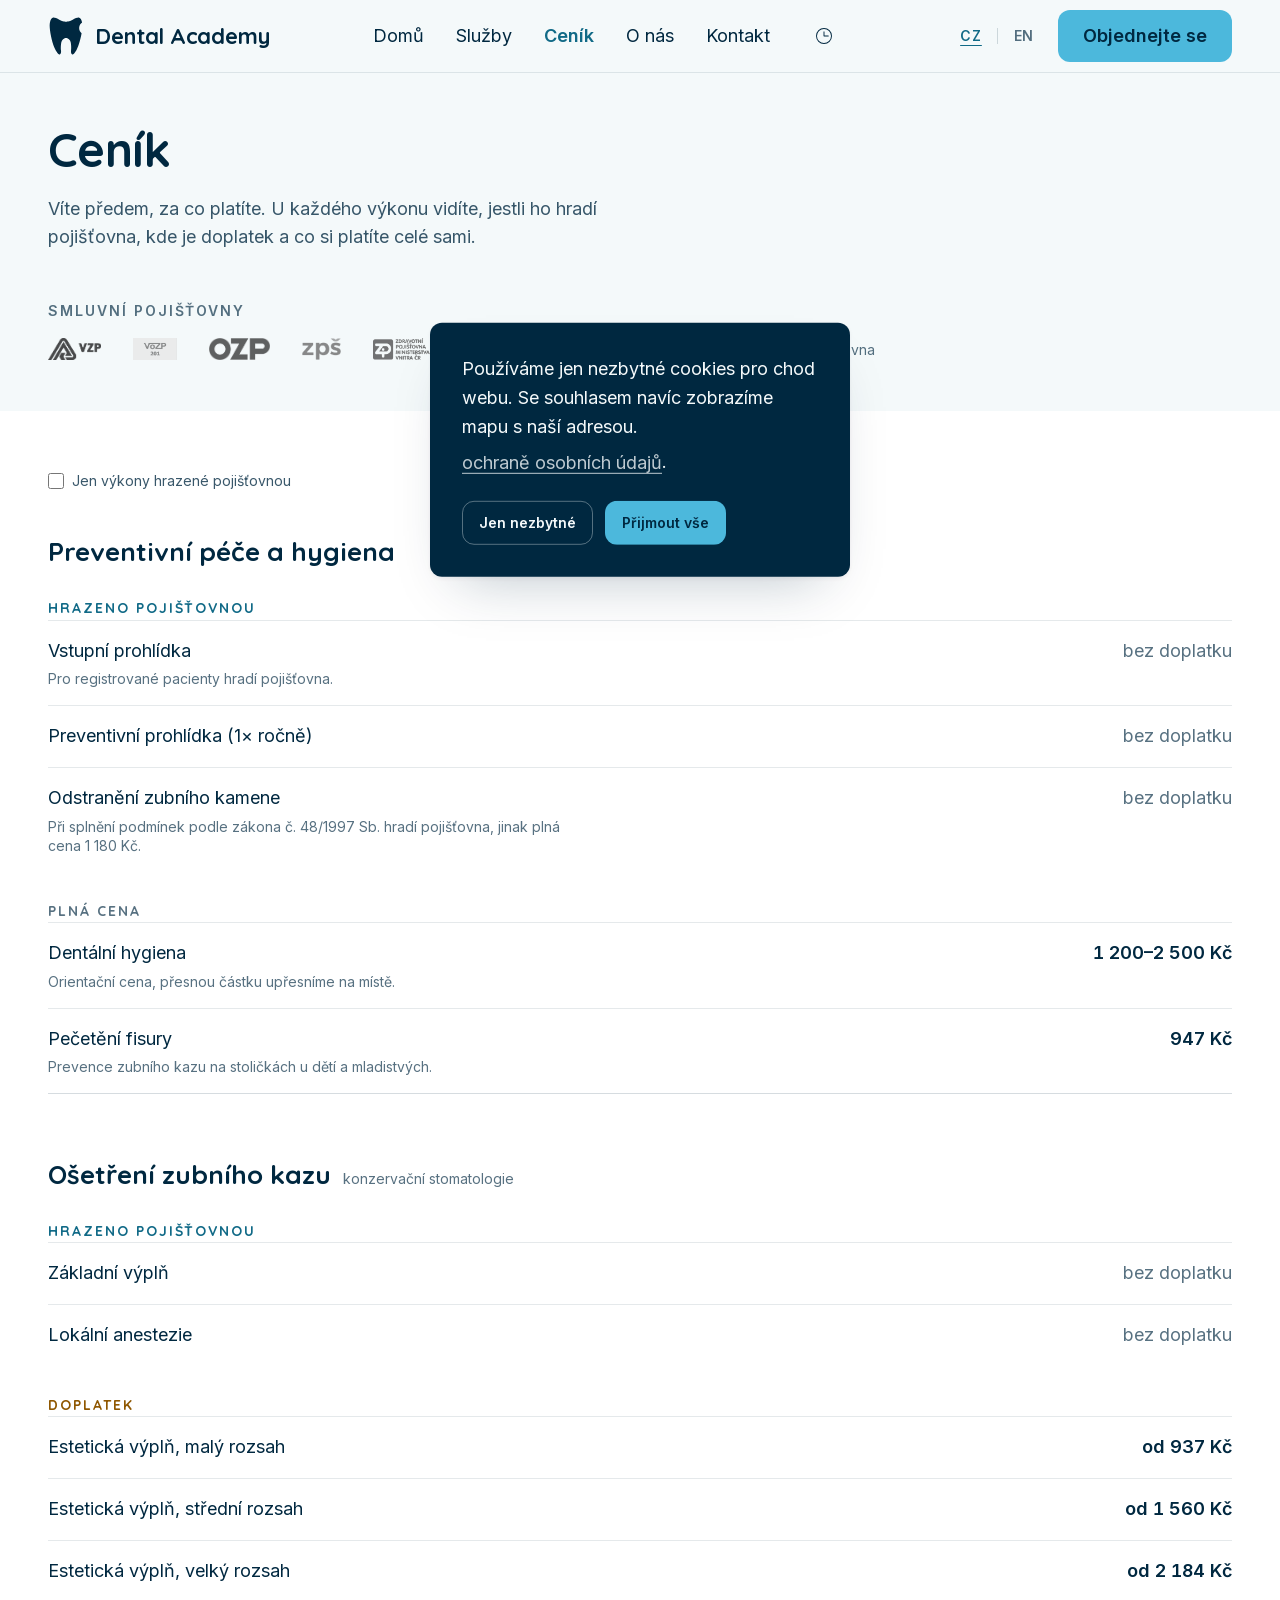
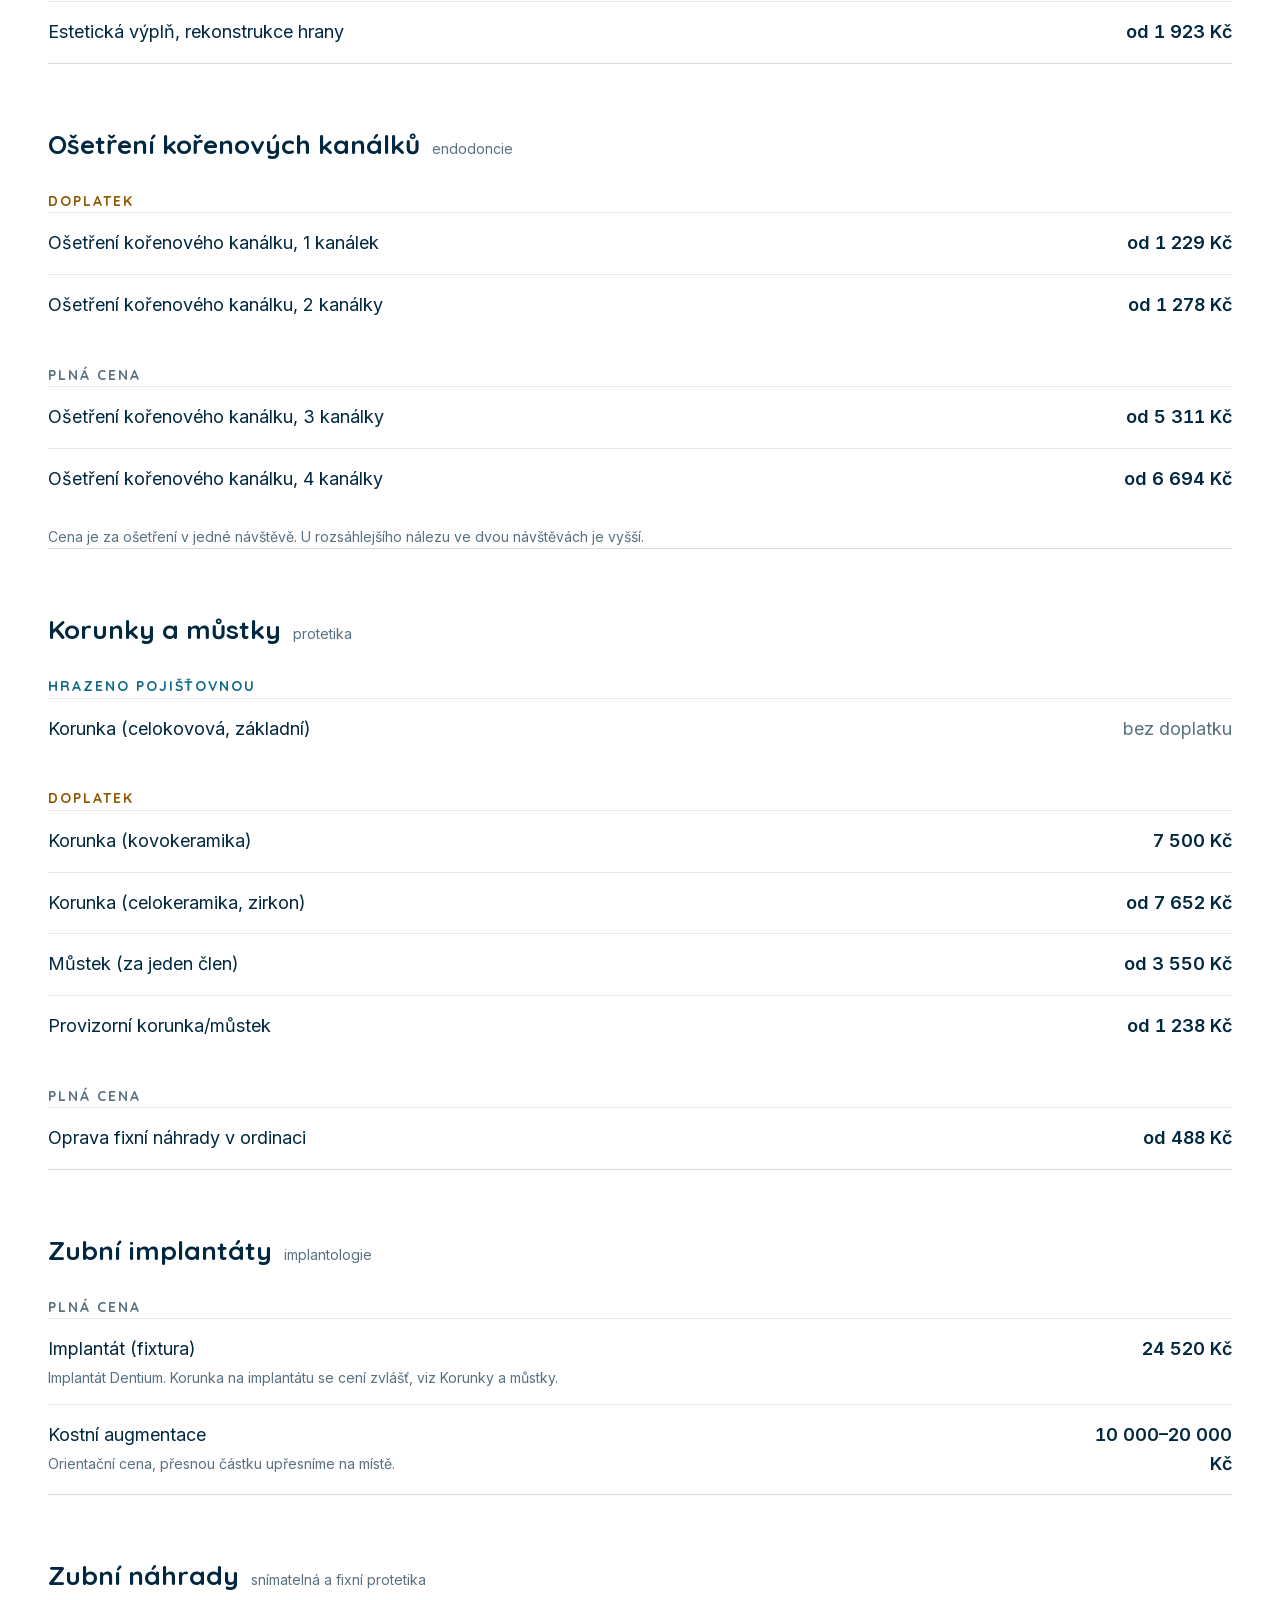
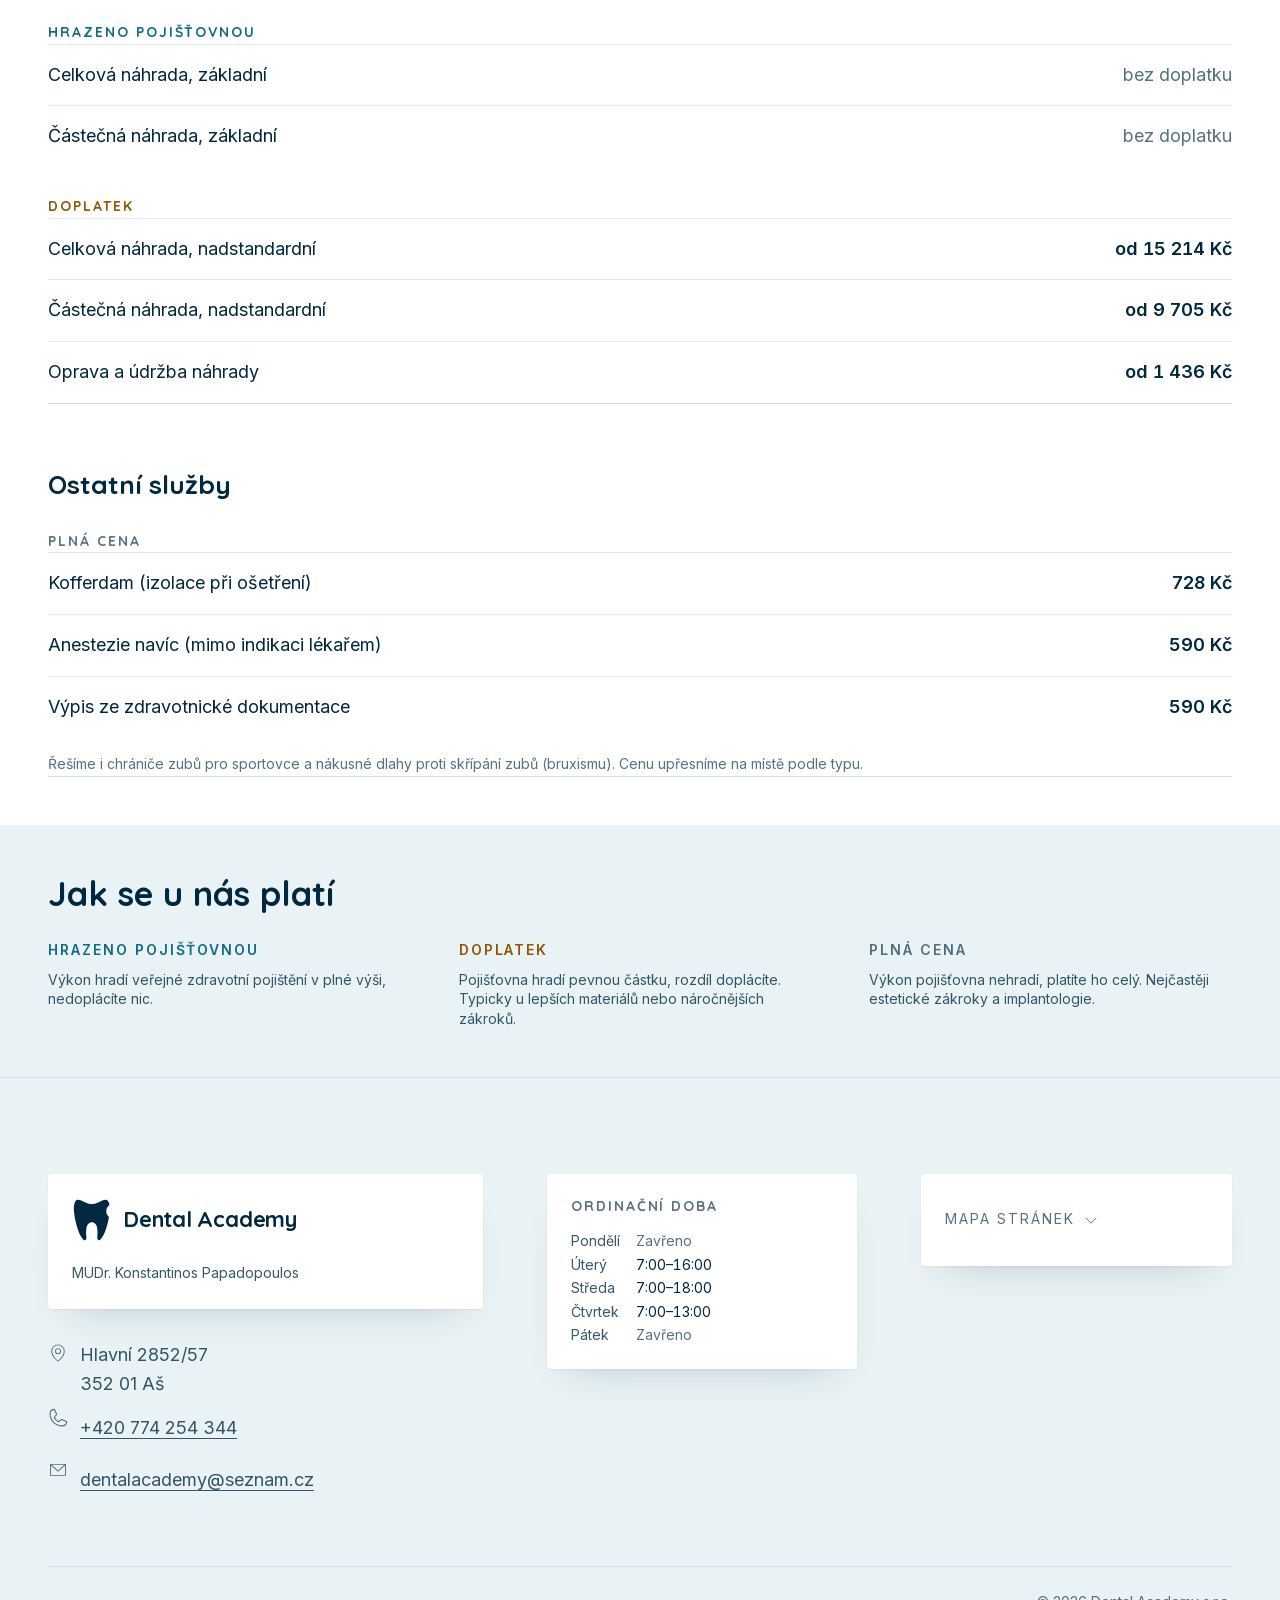
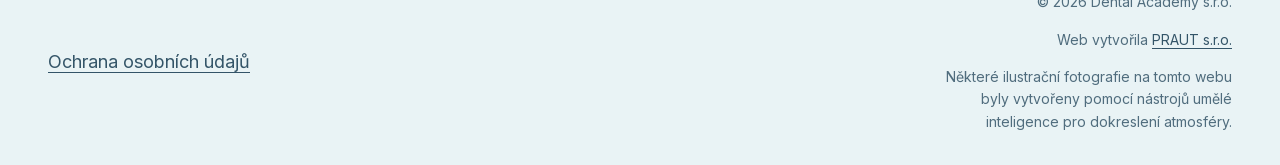
==== commit 442849f4: "Publish source 989412d: reduce critical network transfer" ====
--- a/cenik/index.html
+++ b/cenik/index.html
@@ -6,12 +6,12 @@
     <link rel="icon" type="image/x-icon" href="favicon.ico">
     <link rel="apple-touch-icon" href="apple-touch-icon.png">
 
-  <style>@font-face{font-family:Quicksand;font-style:normal;font-weight:700;font-display:swap;src:url("./media/quicksand-700-latin-ext-6NGVI5PT.woff2") format("woff2");unicode-range:U+0100-02BA,U+02BD-02C5,U+02C7-02CC,U+02CE-02D7,U+02DD-02FF,U+0304,U+0308,U+0329,U+1D00-1DBF,U+1E00-1E9F,U+1EF2-1EFF,U+2020,U+20A0-20AB,U+20AD-20C0,U+2113,U+2C60-2C7F,U+A720-A7FF}@font-face{font-family:Quicksand;font-style:normal;font-weight:700;font-display:swap;src:url("./media/quicksand-700-latin-4WPKSEDT.woff2") format("woff2");unicode-range:U+0000-00FF,U+0131,U+0152-0153,U+02BB-02BC,U+02C6,U+02DA,U+02DC,U+0304,U+0308,U+0329,U+2000-206F,U+20AC,U+2122,U+2191,U+2193,U+2212,U+2215,U+FEFF,U+FFFD}@font-face{font-family:Inter;font-style:normal;font-weight:400;font-display:swap;src:url("./media/inter-400-latin-ext-optimized-HBEOM3ZE.woff2") format("woff2");unicode-range:U+0100-02BA,U+02BD-02C5,U+02C7-02CC,U+02CE-02D7,U+02DD-02FF,U+0304,U+0308,U+0329,U+1D00-1DBF,U+1E00-1E9F,U+1EF2-1EFF,U+2020,U+20A0-20AB,U+20AD-20C0,U+2113,U+2C60-2C7F,U+A720-A7FF}@font-face{font-family:Inter;font-style:normal;font-weight:400;font-display:swap;src:url("./media/inter-400-latin-optimized-JQOHKKYV.woff2") format("woff2");unicode-range:U+0000-00FF,U+0131,U+0152-0153,U+02BB-02BC,U+02C6,U+02DA,U+02DC,U+0304,U+0308,U+0329,U+2000-206F,U+20AC,U+2122,U+2191,U+2193,U+2212,U+2215,U+FEFF,U+FFFD}@font-face{font-family:Inter;font-style:normal;font-weight:600;font-display:swap;src:url("./media/inter-600-latin-ext-optimized-Y2ENNIO3.woff2") format("woff2");unicode-range:U+0100-02BA,U+02BD-02C5,U+02C7-02CC,U+02CE-02D7,U+02DD-02FF,U+0304,U+0308,U+0329,U+1D00-1DBF,U+1E00-1E9F,U+1EF2-1EFF,U+2020,U+20A0-20AB,U+20AD-20C0,U+2113,U+2C60-2C7F,U+A720-A7FF}@font-face{font-family:Inter;font-style:normal;font-weight:600;font-display:swap;src:url("./media/inter-600-latin-optimized-ZBZT6XRN.woff2") format("woff2");unicode-range:U+0000-00FF,U+0131,U+0152-0153,U+02BB-02BC,U+02C6,U+02DA,U+02DC,U+0304,U+0308,U+0329,U+2000-206F,U+20AC,U+2122,U+2191,U+2193,U+2212,U+2215,U+FEFF,U+FFFD}:root{--da-navy-900: #002840;--da-turquoise-500: #4cb8dc;--da-turquoise-700: #116a87;--da-purple-500: #8c5096;--da-ice-050: #f4f9fa;--da-ice-100: #e9f3f5;--da-white: #ffffff;--da-red-600: #a23b2e;--da-amber-700: #8f5700;--surface: var(--da-ice-050);--panel: var(--da-white);--panel-tint: var(--da-ice-100);--panel-dark: var(--da-navy-900);--ink: var(--da-navy-900);--ink-soft: rgb(0 40 64 / .78);--ink-faint: rgb(0 40 64 / .66);--ink-ghost: rgb(0 40 64 / .1);--ink-inverse: var(--da-ice-050);--accent: var(--da-turquoise-700);--accent-vivid: var(--da-turquoise-500);--rare: var(--da-purple-500);--border: rgb(0 40 64 / .16);--border-soft: rgb(0 40 64 / .1);--good: var(--da-turquoise-700);--bad: var(--da-red-600);--warn: var(--da-amber-700);--font-heading: "Quicksand", sans-serif;--font-body: "Inter", sans-serif;--text-h1: clamp(30px, 4.2vw, 48px);--text-h2: clamp(26px, 3vw, 34px);--text-h3: clamp(22px, 2.2vw, 26px);--text-body: 18px;--text-small: 14px;--leading-h1: 1.2;--leading-h2: 1.25;--leading-h3: 1.3;--leading-body: 1.6;--leading-small: 1.4;--tracking-kicker: .14em;--space-1: 4px;--space-2: 8px;--space-3: 12px;--space-4: 16px;--space-5: 24px;--space-6: 32px;--space-7: 48px;--space-8: 64px;--space-9: 96px;--space-10: 128px;--radius-surface: 4px;--radius-control: 12px;--shadow-sm: 0 1px 2px rgb(0 40 64 / .05), 0 20px 40px -24px rgb(0 40 64 / .22);--shadow-md: 0 2px 4px rgb(0 40 64 / .06), 0 28px 56px -28px rgb(0 40 64 / .28);--motion-fast: .15s;--motion-medium: .25s;--motion-slow: .4s;--motion-zoom: .7s;--motion-crossfade: 2s;--motion-hero-interval: 4s;--ease: cubic-bezier(.4, 0, .2, 1);--z-base: 0;--z-sticky: 100;--z-dropdown: 200;--z-overlay: 300;--z-cookie: 400;--container: 1200px;--container-wide: 1440px;--gutter: clamp(16px, 4vw, 48px);--tap-target-min: 44px;--focus-ring-width: 3px;--focus-ring-offset: 2px;--focus-ring-color: var(--da-turquoise-700)}*,*:before,*:after{box-sizing:border-box}*{margin:0}html{scroll-behavior:smooth;scroll-padding-top:var(--space-9);-webkit-text-size-adjust:100%}body{background:var(--surface);color:var(--ink);font-family:var(--font-body);font-size:var(--text-body);line-height:var(--leading-body);font-weight:400;-webkit-font-smoothing:antialiased;text-rendering:optimizeLegibility;min-height:100dvh}h1,h2,h3,h4{font-family:var(--font-heading);font-weight:700;text-wrap:balance}h1{font-size:var(--text-h1);line-height:var(--leading-h1);letter-spacing:-.015em}h2{font-size:var(--text-h2);line-height:var(--leading-h2)}h3{font-size:var(--text-h3);line-height:var(--leading-h3)}p{text-wrap:pretty}a{color:var(--accent);text-underline-offset:.2em;transition:color var(--motion-fast) var(--ease)}img,svg{display:block;max-width:100%}input,button{font:inherit;color:inherit}@media(prefers-reduced-motion:reduce){html{scroll-behavior:auto}*,*:before,*:after{animation-duration:.01ms!important;animation-iteration-count:1!important;transition-duration:.01ms!important;scroll-behavior:auto!important}}
-</style><link rel="stylesheet" href="styles-DKPDNEJH.css" media="print" onload="this.media='all'"><noscript><link rel="stylesheet" href="styles-DKPDNEJH.css"></noscript><style ng-app-id="ng">main[_ngcontent-ng-c197762682]{display:block;outline:none}</style><meta name="description" content="Ceník zubní péče v ordinaci Dental Academy v Aši. Přehledně, co hradí pojišťovna a jaký je doplatek u jednotlivých výkonů."><meta name="robots" content="index, follow, max-image-preview:large"><meta property="og:title" content="Ceník, Dental Academy"><meta property="og:description" content="Ceník zubní péče v ordinaci Dental Academy v Aši. Přehledně, co hradí pojišťovna a jaký je doplatek u jednotlivých výkonů."><meta property="og:url" content="https://dentalacademyas.cz/cenik/"><meta property="og:type" content="website"><meta property="og:site_name" content="Dental Academy"><meta property="og:locale" content="cs_CZ"><meta property="og:image" content="https://dentalacademyas.cz/apple-touch-icon.png"><meta name="twitter:card" content="summary"><meta name="twitter:title" content="Ceník, Dental Academy"><meta name="twitter:description" content="Ceník zubní péče v ordinaci Dental Academy v Aši. Přehledně, co hradí pojišťovna a jaký je doplatek u jednotlivých výkonů."><style ng-app-id="ng">a[_ngcontent-ng-c2454751825]{position:absolute;z-index:var(--z-cookie);top:0;left:var(--space-4);transform:translateY(-120%);display:inline-flex;align-items:center;min-height:var(--tap-target-min);padding-inline:var(--space-5);background:var(--panel);color:var(--ink);border-radius:var(--radius-control);box-shadow:var(--shadow-md);text-decoration:none;font-weight:600;transition:transform var(--motion-fast) var(--ease)}a[_ngcontent-ng-c2454751825]:focus-visible{transform:translateY(var(--space-3))}</style><style ng-app-id="ng">header[_ngcontent-ng-c871143590]{position:sticky;top:0;z-index:var(--z-sticky);background:color-mix(in srgb,var(--surface) 88%,transparent);-webkit-backdrop-filter:blur(10px);backdrop-filter:blur(10px);border-bottom:1px solid var(--border-soft)}.bar[_ngcontent-ng-c871143590]{display:flex;align-items:center;justify-content:space-between;gap:var(--space-5);min-height:72px}.brand[_ngcontent-ng-c871143590]{display:inline-flex;color:var(--ink);text-decoration:none;flex:none}.desktop[_ngcontent-ng-c871143590]{display:none}nav.desktop[_ngcontent-ng-c871143590]   ul[_ngcontent-ng-c871143590]{list-style:none;padding:0;display:flex;align-items:center;gap:var(--space-6)}.hours[_ngcontent-ng-c871143590]{position:relative}.hours[_ngcontent-ng-c871143590]   summary[_ngcontent-ng-c871143590]{display:inline-flex;align-items:center;justify-content:center;min-width:var(--tap-target-min);min-height:var(--tap-target-min);color:var(--ink);cursor:pointer;list-style:none;transition:color var(--motion-fast) var(--ease)}.hours[_ngcontent-ng-c871143590]   summary[_ngcontent-ng-c871143590]::-webkit-details-marker{display:none}.hours[_ngcontent-ng-c871143590]   summary[_ngcontent-ng-c871143590]:hover, .hours[open][_ngcontent-ng-c871143590]   summary[_ngcontent-ng-c871143590]{color:var(--accent)}.hours-card[_ngcontent-ng-c871143590]{position:absolute;top:calc(100% + var(--space-3));right:0;z-index:var(--z-dropdown);padding:var(--space-4) var(--space-5);background:var(--panel);border-radius:var(--radius-surface);box-shadow:var(--shadow-md)}.hours-card[_ngcontent-ng-c871143590]   dl[_ngcontent-ng-c871143590]{margin:0;display:grid;grid-template-columns:auto 1fr;gap:var(--space-1) var(--space-4);font-size:var(--text-small);line-height:var(--leading-small);white-space:nowrap}.hours-card[_ngcontent-ng-c871143590]   dt[_ngcontent-ng-c871143590]{color:var(--ink-soft)}.hours-card[_ngcontent-ng-c871143590]   dd[_ngcontent-ng-c871143590]{margin:0;font-variant-numeric:tabular-nums}.hours-card[_ngcontent-ng-c871143590]   dd.closed[_ngcontent-ng-c871143590]{color:var(--ink-faint)}.actions[_ngcontent-ng-c871143590]{display:flex;align-items:center;gap:var(--space-3);flex:none}.burger[_ngcontent-ng-c871143590]{display:inline-flex;align-items:center;justify-content:center;min-width:var(--tap-target-min);min-height:var(--tap-target-min);background:transparent;border:0;border-radius:var(--radius-control);color:var(--ink);cursor:pointer;transition:background-color var(--motion-fast) var(--ease)}.burger[_ngcontent-ng-c871143590]:hover{background:var(--ink-ghost)}.cta[_ngcontent-ng-c871143590]{display:none}@media(min-width:480px){.cta[_ngcontent-ng-c871143590]{display:inline-flex}}@media(min-width:1280px){.desktop[_ngcontent-ng-c871143590]{display:inline-flex}.burger[_ngcontent-ng-c871143590]{display:none}}</style><style ng-app-id="ng">[_nghost-ng-c1360616720]{display:contents}.banner[_ngcontent-ng-c1360616720]{position:fixed;top:50%;left:50%;transform:translate(-50%,-50%);z-index:var(--z-cookie);width:calc(100% - var(--space-4) * 2);max-width:420px;display:grid;gap:var(--space-4);padding:var(--space-6);background:var(--panel-dark);border-radius:var(--radius-control);box-shadow:var(--shadow-md);--ink: var(--ink-inverse);--ink-soft: rgb(244 249 250 / .78);--border: rgb(244 249 250 / .35);--accent: var(--accent-vivid);color:var(--ink);animation:_ngcontent-ng-c1360616720_fade-in var(--motion-slow) var(--ease)}.actions[_ngcontent-ng-c1360616720]{display:flex;flex-wrap:wrap;gap:var(--space-3)}@keyframes _ngcontent-ng-c1360616720_fade-in{0%{opacity:0;transform:translate(-50%,-50%) scale(.96)}to{opacity:1;transform:translate(-50%,-50%) scale(1)}}</style><style ng-app-id="ng">[_nghost-ng-c3181076983]{display:block;width:min(100% - 2 * var(--gutter),var(--_max, var(--container)));margin-inline:auto}</style><style ng-app-id="ng">[_nghost-ng-c3826198548]{display:inline-flex;align-items:center;gap:var(--space-3);color:inherit}.mark[_ngcontent-ng-c3826198548]{height:max(32px,1px * var(--_size, 40));width:auto;aspect-ratio:103.21/116.48}.wordmark[_ngcontent-ng-c3826198548]{font-family:var(--font-heading);font-weight:700;font-size:clamp(18px,2vw,22px);line-height:1.1;letter-spacing:-.01em;white-space:nowrap}</style><style ng-app-id="ng">[_nghost-ng-c3883181231]{display:inline-flex;flex:none;color:inherit}svg[_ngcontent-ng-c3883181231]{width:calc(1px * var(--_size, 24));height:calc(1px * var(--_size, 24))}</style><style ng-app-id="ng">nav[_ngcontent-ng-c47568377]{display:inline-flex;align-items:center;gap:var(--space-1)}a[_ngcontent-ng-c47568377]{display:inline-flex;align-items:center;justify-content:center;min-width:var(--tap-target-min);min-height:var(--tap-target-min);color:var(--ink-faint);text-decoration:none;font-size:var(--text-small);font-weight:600;letter-spacing:.06em;border-radius:var(--radius-control);transition:color var(--motion-fast) var(--ease)}a[_ngcontent-ng-c47568377]:hover{color:var(--ink)}a.is-current[_ngcontent-ng-c47568377]{color:var(--accent);text-decoration:underline;text-underline-offset:.3em}.sep[_ngcontent-ng-c47568377]{width:1px;height:16px;background:var(--border)}.sr-only[_ngcontent-ng-c47568377]{position:absolute;width:1px;height:1px;padding:0;margin:-1px;overflow:hidden;clip-path:inset(50%);white-space:nowrap;border:0}</style><style ng-app-id="ng">[_nghost-ng-c1597601124]{display:inline-flex;align-items:center;justify-content:center;gap:var(--space-2);border-radius:var(--radius-control);border:1px solid transparent;font-family:var(--font-body);font-weight:600;line-height:1.2;text-align:center;text-decoration:none;cursor:pointer;max-width:100%;transition:background-color var(--motion-fast) var(--ease),border-color var(--motion-fast) var(--ease),color var(--motion-fast) var(--ease)}.size-sm[_nghost-ng-c1597601124]{min-height:var(--tap-target-min);padding-inline:var(--space-4);font-size:var(--text-small)}.size-md[_nghost-ng-c1597601124]{min-height:52px;padding-inline:var(--space-5);font-size:var(--text-body)}.size-lg[_nghost-ng-c1597601124]{min-height:60px;padding-inline:var(--space-6);font-size:var(--text-body)}.appearance-primary[_nghost-ng-c1597601124]{background:var(--accent-vivid);color:var(--da-navy-900)}.appearance-primary[_nghost-ng-c1597601124]:hover{background:var(--accent);color:var(--ink-inverse)}.appearance-secondary[_nghost-ng-c1597601124]{background:transparent;border-color:var(--border);color:var(--ink)}.appearance-secondary[_nghost-ng-c1597601124]:hover{border-color:var(--accent);color:var(--accent)}.appearance-ghost[_nghost-ng-c1597601124]{background:transparent;color:var(--accent);padding-inline:var(--space-3)}.appearance-ghost[_nghost-ng-c1597601124]:hover{background:var(--ink-ghost)}.is-full[_nghost-ng-c1597601124]{width:100%}.is-loading[_nghost-ng-c1597601124], [disabled][_nghost-ng-c1597601124]{opacity:.55;cursor:not-allowed;pointer-events:none}</style><style ng-app-id="ng">[_nghost-ng-c4016984144]{color:var(--accent);text-underline-offset:.2em;transition:color var(--motion-fast) var(--ease)}.variant-inline[_nghost-ng-c4016984144]{text-decoration:underline}.variant-inline[_nghost-ng-c4016984144]:hover{color:var(--ink)}.variant-nav[_nghost-ng-c4016984144]{color:var(--ink);text-decoration:none;display:inline-flex;align-items:center;min-height:var(--tap-target-min)}.variant-nav[_nghost-ng-c4016984144]:hover{color:var(--accent)}.variant-quiet[_nghost-ng-c4016984144]{color:var(--ink-soft);text-decoration:underline;text-decoration-color:currentColor;display:inline-flex;align-items:center;min-height:var(--tap-target-min)}.variant-quiet[_nghost-ng-c4016984144]:hover{color:var(--ink)}.is-active[_nghost-ng-c4016984144]{color:var(--accent);font-weight:700}</style><style ng-app-id="ng">footer[_ngcontent-ng-c554018717]{background:var(--panel-tint);border-top:1px solid var(--border-soft);padding-block:var(--space-9) var(--space-6)}.grid[_ngcontent-ng-c554018717]{display:grid;gap:var(--space-8);grid-template-columns:1fr;align-items:start}@media(min-width:480px){.grid[_ngcontent-ng-c554018717]{grid-template-columns:1.4fr 1fr 1fr}}h2[_ngcontent-ng-c554018717]{font-size:var(--text-small);letter-spacing:var(--tracking-kicker);text-transform:uppercase;color:var(--ink-faint);margin-bottom:var(--space-4)}.card[_ngcontent-ng-c554018717]{padding:var(--space-5);background:var(--panel);border-radius:var(--radius-surface);box-shadow:var(--shadow-sm)}.doctor[_ngcontent-ng-c554018717]{margin-top:var(--space-3);color:var(--ink-soft);font-size:var(--text-small)}.contact[_ngcontent-ng-c554018717], .links[_ngcontent-ng-c554018717]{list-style:none;padding:0;display:grid;gap:var(--space-2)}.contact[_ngcontent-ng-c554018717]{margin-top:var(--space-6)}.contact[_ngcontent-ng-c554018717]   li[_ngcontent-ng-c554018717]{display:grid;grid-template-columns:auto 1fr;gap:var(--space-3);align-items:start;color:var(--ink-soft)}.contact[_ngcontent-ng-c554018717]   da-icon[_ngcontent-ng-c554018717]{margin-top:2px;color:var(--ink-faint)}.hours[_ngcontent-ng-c554018717]{margin:0;display:grid;grid-template-columns:auto 1fr;gap:var(--space-1) var(--space-4);font-size:var(--text-small);line-height:var(--leading-small)}.hours[_ngcontent-ng-c554018717]   dt[_ngcontent-ng-c554018717]{color:var(--ink-soft)}.hours[_ngcontent-ng-c554018717]   dd[_ngcontent-ng-c554018717]{margin:0;font-variant-numeric:tabular-nums}.hours[_ngcontent-ng-c554018717]   dd.closed[_ngcontent-ng-c554018717]{color:var(--ink-faint)}.sitemap[_ngcontent-ng-c554018717]   summary[_ngcontent-ng-c554018717]{display:inline-flex;align-items:center;gap:var(--space-2);min-height:var(--tap-target-min);font-size:var(--text-small);letter-spacing:var(--tracking-kicker);text-transform:uppercase;color:var(--ink-faint);cursor:pointer;list-style:none}.sitemap[_ngcontent-ng-c554018717]   summary[_ngcontent-ng-c554018717]::-webkit-details-marker{display:none}.sitemap[_ngcontent-ng-c554018717]   summary[_ngcontent-ng-c554018717]   da-icon[_ngcontent-ng-c554018717]{transition:transform var(--motion-fast) var(--ease)}.sitemap[open][_ngcontent-ng-c554018717]   summary[_ngcontent-ng-c554018717]{color:var(--accent)}.sitemap[open][_ngcontent-ng-c554018717]   summary[_ngcontent-ng-c554018717]   da-icon[_ngcontent-ng-c554018717]{transform:rotate(180deg)}.sitemap[_ngcontent-ng-c554018717]   .links[_ngcontent-ng-c554018717]{margin-top:var(--space-4)}.bottom[_ngcontent-ng-c554018717]{margin-top:var(--space-8);padding-top:var(--space-5);border-top:1px solid var(--border-soft);display:flex;flex-direction:column;gap:var(--space-3)}@media(min-width:768px){.bottom[_ngcontent-ng-c554018717]{flex-direction:row;align-items:center;justify-content:space-between}}.legal[_ngcontent-ng-c554018717]{list-style:none;padding:0;display:flex;flex-wrap:wrap;gap:var(--space-5)}.fine-print[_ngcontent-ng-c554018717]{display:flex;flex-direction:column;gap:var(--space-1)}@media(min-width:768px){.fine-print[_ngcontent-ng-c554018717]{align-items:flex-end;text-align:right}}.copyright[_ngcontent-ng-c554018717], .credit[_ngcontent-ng-c554018717]{font-size:var(--text-small);color:var(--ink-faint);white-space:nowrap}.ai-note[_ngcontent-ng-c554018717]{font-size:var(--text-small);color:var(--ink-faint);max-width:32ch}@media(min-width:768px){.ai-note[_ngcontent-ng-c554018717]{text-align:right}}</style><style ng-app-id="ng">.lede[_ngcontent-ng-c1748151319]{margin-top:var(--space-4);max-width:56ch;color:var(--ink-soft)}.insurers[_ngcontent-ng-c1748151319]{margin-top:var(--space-7)}.insurers-label[_ngcontent-ng-c1748151319]{display:block;margin-bottom:var(--space-3);font-size:var(--text-small);font-weight:600;letter-spacing:var(--tracking-kicker);text-transform:uppercase;color:var(--ink-faint)}.insurers[_ngcontent-ng-c1748151319]   ul[_ngcontent-ng-c1748151319]{display:flex;flex-wrap:wrap;align-items:center;gap:var(--space-6);list-style:none;margin:0;padding:0}.insurers[_ngcontent-ng-c1748151319]   img[_ngcontent-ng-c1748151319]{height:22px;width:auto;max-width:120px;object-fit:contain;filter:grayscale(1);opacity:.7}.insurer-name[_ngcontent-ng-c1748151319]{font-size:var(--text-small);color:var(--ink-faint)}.list[_ngcontent-ng-c1748151319]{margin-top:var(--space-6);border-bottom:1px solid var(--border)}.empty[_ngcontent-ng-c1748151319]{margin-top:var(--space-7);padding:var(--space-6);background:var(--surface);border-radius:var(--radius-surface);color:var(--ink-soft);max-width:60ch}.empty[_ngcontent-ng-c1748151319]   a[_ngcontent-ng-c1748151319]{color:var(--accent)}.legend[_ngcontent-ng-c1748151319]   h2[_ngcontent-ng-c1748151319]{margin-bottom:var(--space-5)}.legend[_ngcontent-ng-c1748151319]   dl[_ngcontent-ng-c1748151319]{display:grid;gap:var(--space-5)}@media(min-width:768px){.legend[_ngcontent-ng-c1748151319]   dl[_ngcontent-ng-c1748151319]{grid-template-columns:repeat(auto-fit,minmax(240px,1fr));gap:var(--space-7)}}.legend[_ngcontent-ng-c1748151319]   dt[_ngcontent-ng-c1748151319]{font-size:var(--text-small);font-weight:600;letter-spacing:var(--tracking-kicker);text-transform:uppercase;margin-bottom:var(--space-2)}.legend[_ngcontent-ng-c1748151319]   dt.covered[_ngcontent-ng-c1748151319]{color:var(--good)}.legend[_ngcontent-ng-c1748151319]   dt.partial[_ngcontent-ng-c1748151319]{color:var(--warn)}.legend[_ngcontent-ng-c1748151319]   dt.full[_ngcontent-ng-c1748151319]{color:var(--ink-faint)}.legend[_ngcontent-ng-c1748151319]   dd[_ngcontent-ng-c1748151319]{margin:0;color:var(--ink-soft);font-size:var(--text-small);line-height:var(--leading-small)}.sr-only[_ngcontent-ng-c1748151319]{position:absolute;width:1px;height:1px;padding:0;margin:-1px;overflow:hidden;clip-path:inset(50%);white-space:nowrap;border:0}</style><style ng-app-id="ng">[_nghost-ng-c2319155291]{display:block}.tone-surface[_nghost-ng-c2319155291]{background:var(--surface)}.tone-panel[_nghost-ng-c2319155291]{background:var(--panel)}.tone-tint[_nghost-ng-c2319155291]{background:var(--panel-tint)}.tone-dark[_nghost-ng-c2319155291]{background:var(--panel-dark);--ink: var(--ink-inverse);--ink-soft: rgb(244 249 250 / .78);--ink-faint: rgb(244 249 250 / .62);--ink-ghost: rgb(244 249 250 / .12);--border: rgb(244 249 250 / .35);--border-soft: rgb(244 249 250 / .18);--accent: var(--accent-vivid);color:var(--ink)}.spacing-tight[_nghost-ng-c2319155291]{padding-block:var(--space-7)}.spacing-normal[_nghost-ng-c2319155291]{padding-block:var(--space-9)}.spacing-loose[_nghost-ng-c2319155291]{padding-block:var(--space-10)}</style><style ng-app-id="ng">[_nghost-ng-c3267494051]{display:block}.bar[_ngcontent-ng-c3267494051]{display:flex;flex-wrap:wrap;align-items:center;gap:var(--space-4)}.toggle[_ngcontent-ng-c3267494051]{display:inline-flex;align-items:center;gap:var(--space-2);min-height:var(--tap-target-min);cursor:pointer;-webkit-user-select:none;user-select:none;color:var(--ink-soft);font-size:var(--text-small)}.toggle[_ngcontent-ng-c3267494051]   input[_ngcontent-ng-c3267494051]{width:16px;height:16px;accent-color:var(--accent);cursor:pointer;flex:none}</style><link rel="canonical" href="https://dentalacademyas.cz/cenik/"><link rel="alternate" href="https://dentalacademyas.cz/cenik/" hreflang="cs"><link rel="alternate" href="https://dentalacademyas.cz/en/prices/" hreflang="en"><link rel="alternate" href="https://dentalacademyas.cz/cenik/" hreflang="x-default"><script id="clinic-schema" type="application/ld+json">{"@context":"https://schema.org","@type":"Dentist","@id":"https://dentalacademyas.cz/#clinic","name":"Dental Academy s.r.o.","url":"https://dentalacademyas.cz/","telephone":"+420 774 254 344","email":"dentalacademy@seznam.cz","address":{"@type":"PostalAddress","streetAddress":"Hlavní 2852/57","addressLocality":"Aš","postalCode":"352 01","addressCountry":"CZ"},"openingHoursSpecification":[{"@type":"OpeningHoursSpecification","dayOfWeek":"Tuesday","opens":"07:00","closes":"16:00"},{"@type":"OpeningHoursSpecification","dayOfWeek":"Wednesday","opens":"07:00","closes":"18:00"},{"@type":"OpeningHoursSpecification","dayOfWeek":"Thursday","opens":"07:00","closes":"13:00"}]}</script><style ng-app-id="ng">[_nghost-ng-c1108738342]{display:block;padding-top:var(--space-8);border-top:1px solid var(--border)}[_nghost-ng-c1108738342]:first-of-type{padding-top:0;border-top:0}.heading[_ngcontent-ng-c1108738342]{margin:0}.title[_ngcontent-ng-c1108738342]{display:flex;flex-wrap:wrap;align-items:baseline;gap:var(--space-3);font-family:var(--font-heading);font-weight:700;font-size:var(--text-h3);line-height:var(--leading-h3);color:var(--ink)}.term[_ngcontent-ng-c1108738342]{font-family:var(--font-body);font-weight:400;font-size:var(--text-small);color:var(--ink-faint)}.status-group[_ngcontent-ng-c1108738342]{margin-top:var(--space-4)}.status-heading[_ngcontent-ng-c1108738342]{margin:0;padding-top:var(--space-3);font-size:var(--text-small);font-weight:600;letter-spacing:var(--tracking-kicker);text-transform:uppercase}.state-covered[_ngcontent-ng-c1108738342]{color:var(--good)}.state-partial[_ngcontent-ng-c1108738342]{color:var(--warn)}.state-full[_ngcontent-ng-c1108738342]{color:var(--ink-faint)}.category-note[_ngcontent-ng-c1108738342]{margin-top:var(--space-4);font-size:var(--text-small);color:var(--ink-faint)}</style><style ng-app-id="ng">[_nghost-ng-c1970541479]{display:block}.row[_ngcontent-ng-c1970541479]{display:grid;gap:var(--space-1) var(--space-5);padding-block:var(--space-4);border-top:1px solid var(--border-soft);grid-template-columns:minmax(0,1fr) minmax(0,auto);align-items:baseline}.main[_ngcontent-ng-c1970541479]{display:grid;gap:var(--space-1)}.name[_ngcontent-ng-c1970541479]{color:var(--ink)}.note[_ngcontent-ng-c1970541479]{font-size:var(--text-small);line-height:var(--leading-small);color:var(--ink-faint);max-width:60ch}.price[_ngcontent-ng-c1970541479]{text-align:right;font-weight:600;font-variant-numeric:tabular-nums;white-space:normal;overflow-wrap:anywhere;max-width:12ch}.free[_ngcontent-ng-c1970541479]{font-weight:400;color:var(--ink-faint)}</style></head>
+  <style>@font-face{font-family:Quicksand;font-style:normal;font-weight:700;font-display:swap;src:url("./media/quicksand-700-latin-ext-optimized-O6MUIEZ3.woff2") format("woff2");unicode-range:U+0100-02BA,U+02BD-02C5,U+02C7-02CC,U+02CE-02D7,U+02DD-02FF,U+0304,U+0308,U+0329,U+1D00-1DBF,U+1E00-1E9F,U+1EF2-1EFF,U+2020,U+20A0-20AB,U+20AD-20C0,U+2113,U+2C60-2C7F,U+A720-A7FF}@font-face{font-family:Quicksand;font-style:normal;font-weight:700;font-display:swap;src:url("./media/quicksand-700-latin-optimized-QVDMFVZS.woff2") format("woff2");unicode-range:U+0000-00FF,U+0131,U+0152-0153,U+02BB-02BC,U+02C6,U+02DA,U+02DC,U+0304,U+0308,U+0329,U+2000-206F,U+20AC,U+2122,U+2191,U+2193,U+2212,U+2215,U+FEFF,U+FFFD}@font-face{font-family:Inter;font-style:normal;font-weight:400;font-display:swap;src:url("./media/inter-400-latin-ext-optimized-43ESOUTK.woff2") format("woff2");unicode-range:U+0100-02BA,U+02BD-02C5,U+02C7-02CC,U+02CE-02D7,U+02DD-02FF,U+0304,U+0308,U+0329,U+1D00-1DBF,U+1E00-1E9F,U+1EF2-1EFF,U+2020,U+20A0-20AB,U+20AD-20C0,U+2113,U+2C60-2C7F,U+A720-A7FF}@font-face{font-family:Inter;font-style:normal;font-weight:400;font-display:swap;src:url("./media/inter-400-latin-optimized-SEBSPGC4.woff2") format("woff2");unicode-range:U+0000-00FF,U+0131,U+0152-0153,U+02BB-02BC,U+02C6,U+02DA,U+02DC,U+0304,U+0308,U+0329,U+2000-206F,U+20AC,U+2122,U+2191,U+2193,U+2212,U+2215,U+FEFF,U+FFFD}@font-face{font-family:Inter;font-style:normal;font-weight:600;font-display:swap;src:url("./media/inter-600-latin-ext-optimized-PHTYKVMK.woff2") format("woff2");unicode-range:U+0100-02BA,U+02BD-02C5,U+02C7-02CC,U+02CE-02D7,U+02DD-02FF,U+0304,U+0308,U+0329,U+1D00-1DBF,U+1E00-1E9F,U+1EF2-1EFF,U+2020,U+20A0-20AB,U+20AD-20C0,U+2113,U+2C60-2C7F,U+A720-A7FF}@font-face{font-family:Inter;font-style:normal;font-weight:600;font-display:swap;src:url("./media/inter-600-latin-optimized-3DX67WTJ.woff2") format("woff2");unicode-range:U+0000-00FF,U+0131,U+0152-0153,U+02BB-02BC,U+02C6,U+02DA,U+02DC,U+0304,U+0308,U+0329,U+2000-206F,U+20AC,U+2122,U+2191,U+2193,U+2212,U+2215,U+FEFF,U+FFFD}:root{--da-navy-900: #002840;--da-turquoise-500: #4cb8dc;--da-turquoise-700: #116a87;--da-purple-500: #8c5096;--da-ice-050: #f4f9fa;--da-ice-100: #e9f3f5;--da-white: #ffffff;--da-red-600: #a23b2e;--da-amber-700: #8f5700;--surface: var(--da-ice-050);--panel: var(--da-white);--panel-tint: var(--da-ice-100);--panel-dark: var(--da-navy-900);--ink: var(--da-navy-900);--ink-soft: rgb(0 40 64 / .78);--ink-faint: rgb(0 40 64 / .66);--ink-ghost: rgb(0 40 64 / .1);--ink-inverse: var(--da-ice-050);--accent: var(--da-turquoise-700);--accent-vivid: var(--da-turquoise-500);--rare: var(--da-purple-500);--border: rgb(0 40 64 / .16);--border-soft: rgb(0 40 64 / .1);--good: var(--da-turquoise-700);--bad: var(--da-red-600);--warn: var(--da-amber-700);--font-heading: "Quicksand", sans-serif;--font-body: "Inter", sans-serif;--text-h1: clamp(30px, 4.2vw, 48px);--text-h2: clamp(26px, 3vw, 34px);--text-h3: clamp(22px, 2.2vw, 26px);--text-body: 18px;--text-small: 14px;--leading-h1: 1.2;--leading-h2: 1.25;--leading-h3: 1.3;--leading-body: 1.6;--leading-small: 1.4;--tracking-kicker: .14em;--space-1: 4px;--space-2: 8px;--space-3: 12px;--space-4: 16px;--space-5: 24px;--space-6: 32px;--space-7: 48px;--space-8: 64px;--space-9: 96px;--space-10: 128px;--radius-surface: 4px;--radius-control: 12px;--shadow-sm: 0 1px 2px rgb(0 40 64 / .05), 0 20px 40px -24px rgb(0 40 64 / .22);--shadow-md: 0 2px 4px rgb(0 40 64 / .06), 0 28px 56px -28px rgb(0 40 64 / .28);--motion-fast: .15s;--motion-medium: .25s;--motion-slow: .4s;--motion-zoom: .7s;--motion-crossfade: 2s;--motion-hero-interval: 4s;--ease: cubic-bezier(.4, 0, .2, 1);--z-base: 0;--z-sticky: 100;--z-dropdown: 200;--z-overlay: 300;--z-cookie: 400;--container: 1200px;--container-wide: 1440px;--gutter: clamp(16px, 4vw, 48px);--tap-target-min: 44px;--focus-ring-width: 3px;--focus-ring-offset: 2px;--focus-ring-color: var(--da-turquoise-700)}*,*:before,*:after{box-sizing:border-box}*{margin:0}html{scroll-behavior:smooth;scroll-padding-top:var(--space-9);-webkit-text-size-adjust:100%}body{background:var(--surface);color:var(--ink);font-family:var(--font-body);font-size:var(--text-body);line-height:var(--leading-body);font-weight:400;-webkit-font-smoothing:antialiased;text-rendering:optimizeLegibility;min-height:100dvh}h1,h2,h3,h4{font-family:var(--font-heading);font-weight:700;text-wrap:balance}h1{font-size:var(--text-h1);line-height:var(--leading-h1);letter-spacing:-.015em}h2{font-size:var(--text-h2);line-height:var(--leading-h2)}h3{font-size:var(--text-h3);line-height:var(--leading-h3)}p{text-wrap:pretty}a{color:var(--accent);text-underline-offset:.2em;transition:color var(--motion-fast) var(--ease)}img,svg{display:block;max-width:100%}input,button{font:inherit;color:inherit}@media(prefers-reduced-motion:reduce){html{scroll-behavior:auto}*,*:before,*:after{animation-duration:.01ms!important;animation-iteration-count:1!important;transition-duration:.01ms!important;scroll-behavior:auto!important}}
+</style><link rel="stylesheet" href="styles-Z6CKCNIZ.css" media="print" onload="this.media='all'"><noscript><link rel="stylesheet" href="styles-Z6CKCNIZ.css"></noscript><style ng-app-id="ng">main[_ngcontent-ng-c197762682]{display:block;outline:none}</style><meta name="description" content="Ceník zubní péče v ordinaci Dental Academy v Aši. Přehledně, co hradí pojišťovna a jaký je doplatek u jednotlivých výkonů."><meta name="robots" content="index, follow, max-image-preview:large"><meta property="og:title" content="Ceník, Dental Academy"><meta property="og:description" content="Ceník zubní péče v ordinaci Dental Academy v Aši. Přehledně, co hradí pojišťovna a jaký je doplatek u jednotlivých výkonů."><meta property="og:url" content="https://dentalacademyas.cz/cenik/"><meta property="og:type" content="website"><meta property="og:site_name" content="Dental Academy"><meta property="og:locale" content="cs_CZ"><meta property="og:image" content="https://dentalacademyas.cz/apple-touch-icon.png"><meta name="twitter:card" content="summary"><meta name="twitter:title" content="Ceník, Dental Academy"><meta name="twitter:description" content="Ceník zubní péče v ordinaci Dental Academy v Aši. Přehledně, co hradí pojišťovna a jaký je doplatek u jednotlivých výkonů."><style ng-app-id="ng">a[_ngcontent-ng-c2454751825]{position:absolute;z-index:var(--z-cookie);top:0;left:var(--space-4);transform:translateY(-120%);display:inline-flex;align-items:center;min-height:var(--tap-target-min);padding-inline:var(--space-5);background:var(--panel);color:var(--ink);border-radius:var(--radius-control);box-shadow:var(--shadow-md);text-decoration:none;font-weight:600;transition:transform var(--motion-fast) var(--ease)}a[_ngcontent-ng-c2454751825]:focus-visible{transform:translateY(var(--space-3))}</style><style ng-app-id="ng">header[_ngcontent-ng-c871143590]{position:sticky;top:0;z-index:var(--z-sticky);background:color-mix(in srgb,var(--surface) 88%,transparent);-webkit-backdrop-filter:blur(10px);backdrop-filter:blur(10px);border-bottom:1px solid var(--border-soft)}.bar[_ngcontent-ng-c871143590]{display:flex;align-items:center;justify-content:space-between;gap:var(--space-5);min-height:72px}.brand[_ngcontent-ng-c871143590]{display:inline-flex;color:var(--ink);text-decoration:none;flex:none}.desktop[_ngcontent-ng-c871143590]{display:none}nav.desktop[_ngcontent-ng-c871143590]   ul[_ngcontent-ng-c871143590]{list-style:none;padding:0;display:flex;align-items:center;gap:var(--space-6)}.hours[_ngcontent-ng-c871143590]{position:relative}.hours[_ngcontent-ng-c871143590]   summary[_ngcontent-ng-c871143590]{display:inline-flex;align-items:center;justify-content:center;min-width:var(--tap-target-min);min-height:var(--tap-target-min);color:var(--ink);cursor:pointer;list-style:none;transition:color var(--motion-fast) var(--ease)}.hours[_ngcontent-ng-c871143590]   summary[_ngcontent-ng-c871143590]::-webkit-details-marker{display:none}.hours[_ngcontent-ng-c871143590]   summary[_ngcontent-ng-c871143590]:hover, .hours[open][_ngcontent-ng-c871143590]   summary[_ngcontent-ng-c871143590]{color:var(--accent)}.hours-card[_ngcontent-ng-c871143590]{position:absolute;top:calc(100% + var(--space-3));right:0;z-index:var(--z-dropdown);padding:var(--space-4) var(--space-5);background:var(--panel);border-radius:var(--radius-surface);box-shadow:var(--shadow-md)}.hours-card[_ngcontent-ng-c871143590]   dl[_ngcontent-ng-c871143590]{margin:0;display:grid;grid-template-columns:auto 1fr;gap:var(--space-1) var(--space-4);font-size:var(--text-small);line-height:var(--leading-small);white-space:nowrap}.hours-card[_ngcontent-ng-c871143590]   dt[_ngcontent-ng-c871143590]{color:var(--ink-soft)}.hours-card[_ngcontent-ng-c871143590]   dd[_ngcontent-ng-c871143590]{margin:0;font-variant-numeric:tabular-nums}.hours-card[_ngcontent-ng-c871143590]   dd.closed[_ngcontent-ng-c871143590]{color:var(--ink-faint)}.actions[_ngcontent-ng-c871143590]{display:flex;align-items:center;gap:var(--space-3);flex:none}.burger[_ngcontent-ng-c871143590]{display:inline-flex;align-items:center;justify-content:center;min-width:var(--tap-target-min);min-height:var(--tap-target-min);background:transparent;border:0;border-radius:var(--radius-control);color:var(--ink);cursor:pointer;transition:background-color var(--motion-fast) var(--ease)}.burger[_ngcontent-ng-c871143590]:hover{background:var(--ink-ghost)}.cta[_ngcontent-ng-c871143590]{display:none}@media(min-width:480px){.cta[_ngcontent-ng-c871143590]{display:inline-flex}}@media(min-width:1280px){.desktop[_ngcontent-ng-c871143590]{display:inline-flex}.burger[_ngcontent-ng-c871143590]{display:none}}</style><style ng-app-id="ng">[_nghost-ng-c1360616720]{display:contents}.banner[_ngcontent-ng-c1360616720]{position:fixed;top:50%;left:50%;transform:translate(-50%,-50%);z-index:var(--z-cookie);width:calc(100% - var(--space-4) * 2);max-width:420px;display:grid;gap:var(--space-4);padding:var(--space-6);background:var(--panel-dark);border-radius:var(--radius-control);box-shadow:var(--shadow-md);--ink: var(--ink-inverse);--ink-soft: rgb(244 249 250 / .78);--border: rgb(244 249 250 / .35);--accent: var(--accent-vivid);color:var(--ink);animation:_ngcontent-ng-c1360616720_fade-in var(--motion-slow) var(--ease)}.actions[_ngcontent-ng-c1360616720]{display:flex;flex-wrap:wrap;gap:var(--space-3)}@keyframes _ngcontent-ng-c1360616720_fade-in{0%{opacity:0;transform:translate(-50%,-50%) scale(.96)}to{opacity:1;transform:translate(-50%,-50%) scale(1)}}</style><style ng-app-id="ng">[_nghost-ng-c3181076983]{display:block;width:min(100% - 2 * var(--gutter),var(--_max, var(--container)));margin-inline:auto}</style><style ng-app-id="ng">[_nghost-ng-c3826198548]{display:inline-flex;align-items:center;gap:var(--space-3);color:inherit}.mark[_ngcontent-ng-c3826198548]{height:max(32px,1px * var(--_size, 40));width:auto;aspect-ratio:103.21/116.48}.wordmark[_ngcontent-ng-c3826198548]{font-family:var(--font-heading);font-weight:700;font-size:clamp(18px,2vw,22px);line-height:1.1;letter-spacing:-.01em;white-space:nowrap}</style><style ng-app-id="ng">[_nghost-ng-c3883181231]{display:inline-flex;flex:none;color:inherit}svg[_ngcontent-ng-c3883181231]{width:calc(1px * var(--_size, 24));height:calc(1px * var(--_size, 24))}</style><style ng-app-id="ng">nav[_ngcontent-ng-c47568377]{display:inline-flex;align-items:center;gap:var(--space-1)}a[_ngcontent-ng-c47568377]{display:inline-flex;align-items:center;justify-content:center;min-width:var(--tap-target-min);min-height:var(--tap-target-min);color:var(--ink-faint);text-decoration:none;font-size:var(--text-small);font-weight:600;letter-spacing:.06em;border-radius:var(--radius-control);transition:color var(--motion-fast) var(--ease)}a[_ngcontent-ng-c47568377]:hover{color:var(--ink)}a.is-current[_ngcontent-ng-c47568377]{color:var(--accent);text-decoration:underline;text-underline-offset:.3em}.sep[_ngcontent-ng-c47568377]{width:1px;height:16px;background:var(--border)}.sr-only[_ngcontent-ng-c47568377]{position:absolute;width:1px;height:1px;padding:0;margin:-1px;overflow:hidden;clip-path:inset(50%);white-space:nowrap;border:0}</style><style ng-app-id="ng">[_nghost-ng-c1597601124]{display:inline-flex;align-items:center;justify-content:center;gap:var(--space-2);border-radius:var(--radius-control);border:1px solid transparent;font-family:var(--font-body);font-weight:600;line-height:1.2;text-align:center;text-decoration:none;cursor:pointer;max-width:100%;transition:background-color var(--motion-fast) var(--ease),border-color var(--motion-fast) var(--ease),color var(--motion-fast) var(--ease)}.size-sm[_nghost-ng-c1597601124]{min-height:var(--tap-target-min);padding-inline:var(--space-4);font-size:var(--text-small)}.size-md[_nghost-ng-c1597601124]{min-height:52px;padding-inline:var(--space-5);font-size:var(--text-body)}.size-lg[_nghost-ng-c1597601124]{min-height:60px;padding-inline:var(--space-6);font-size:var(--text-body)}.appearance-primary[_nghost-ng-c1597601124]{background:var(--accent-vivid);color:var(--da-navy-900)}.appearance-primary[_nghost-ng-c1597601124]:hover{background:var(--accent);color:var(--ink-inverse)}.appearance-secondary[_nghost-ng-c1597601124]{background:transparent;border-color:var(--border);color:var(--ink)}.appearance-secondary[_nghost-ng-c1597601124]:hover{border-color:var(--accent);color:var(--accent)}.appearance-ghost[_nghost-ng-c1597601124]{background:transparent;color:var(--accent);padding-inline:var(--space-3)}.appearance-ghost[_nghost-ng-c1597601124]:hover{background:var(--ink-ghost)}.is-full[_nghost-ng-c1597601124]{width:100%}.is-loading[_nghost-ng-c1597601124], [disabled][_nghost-ng-c1597601124]{opacity:.55;cursor:not-allowed;pointer-events:none}</style><style ng-app-id="ng">[_nghost-ng-c4016984144]{color:var(--accent);text-underline-offset:.2em;transition:color var(--motion-fast) var(--ease)}.variant-inline[_nghost-ng-c4016984144]{text-decoration:underline}.variant-inline[_nghost-ng-c4016984144]:hover{color:var(--ink)}.variant-nav[_nghost-ng-c4016984144]{color:var(--ink);text-decoration:none;display:inline-flex;align-items:center;min-height:var(--tap-target-min)}.variant-nav[_nghost-ng-c4016984144]:hover{color:var(--accent)}.variant-quiet[_nghost-ng-c4016984144]{color:var(--ink-soft);text-decoration:underline;text-decoration-color:currentColor;display:inline-flex;align-items:center;min-height:var(--tap-target-min)}.variant-quiet[_nghost-ng-c4016984144]:hover{color:var(--ink)}.is-active[_nghost-ng-c4016984144]{color:var(--accent);font-weight:700}</style><style ng-app-id="ng">footer[_ngcontent-ng-c554018717]{background:var(--panel-tint);border-top:1px solid var(--border-soft);padding-block:var(--space-9) var(--space-6)}.grid[_ngcontent-ng-c554018717]{display:grid;gap:var(--space-8);grid-template-columns:1fr;align-items:start}@media(min-width:480px){.grid[_ngcontent-ng-c554018717]{grid-template-columns:1.4fr 1fr 1fr}}h2[_ngcontent-ng-c554018717]{font-size:var(--text-small);letter-spacing:var(--tracking-kicker);text-transform:uppercase;color:var(--ink-faint);margin-bottom:var(--space-4)}.card[_ngcontent-ng-c554018717]{padding:var(--space-5);background:var(--panel);border-radius:var(--radius-surface);box-shadow:var(--shadow-sm)}.doctor[_ngcontent-ng-c554018717]{margin-top:var(--space-3);color:var(--ink-soft);font-size:var(--text-small)}.contact[_ngcontent-ng-c554018717], .links[_ngcontent-ng-c554018717]{list-style:none;padding:0;display:grid;gap:var(--space-2)}.contact[_ngcontent-ng-c554018717]{margin-top:var(--space-6)}.contact[_ngcontent-ng-c554018717]   li[_ngcontent-ng-c554018717]{display:grid;grid-template-columns:auto 1fr;gap:var(--space-3);align-items:start;color:var(--ink-soft)}.contact[_ngcontent-ng-c554018717]   da-icon[_ngcontent-ng-c554018717]{margin-top:2px;color:var(--ink-faint)}.hours[_ngcontent-ng-c554018717]{margin:0;display:grid;grid-template-columns:auto 1fr;gap:var(--space-1) var(--space-4);font-size:var(--text-small);line-height:var(--leading-small)}.hours[_ngcontent-ng-c554018717]   dt[_ngcontent-ng-c554018717]{color:var(--ink-soft)}.hours[_ngcontent-ng-c554018717]   dd[_ngcontent-ng-c554018717]{margin:0;font-variant-numeric:tabular-nums}.hours[_ngcontent-ng-c554018717]   dd.closed[_ngcontent-ng-c554018717]{color:var(--ink-faint)}.sitemap[_ngcontent-ng-c554018717]   summary[_ngcontent-ng-c554018717]{display:inline-flex;align-items:center;gap:var(--space-2);min-height:var(--tap-target-min);font-size:var(--text-small);letter-spacing:var(--tracking-kicker);text-transform:uppercase;color:var(--ink-faint);cursor:pointer;list-style:none}.sitemap[_ngcontent-ng-c554018717]   summary[_ngcontent-ng-c554018717]::-webkit-details-marker{display:none}.sitemap[_ngcontent-ng-c554018717]   summary[_ngcontent-ng-c554018717]   da-icon[_ngcontent-ng-c554018717]{transition:transform var(--motion-fast) var(--ease)}.sitemap[open][_ngcontent-ng-c554018717]   summary[_ngcontent-ng-c554018717]{color:var(--accent)}.sitemap[open][_ngcontent-ng-c554018717]   summary[_ngcontent-ng-c554018717]   da-icon[_ngcontent-ng-c554018717]{transform:rotate(180deg)}.sitemap[_ngcontent-ng-c554018717]   .links[_ngcontent-ng-c554018717]{margin-top:var(--space-4)}.bottom[_ngcontent-ng-c554018717]{margin-top:var(--space-8);padding-top:var(--space-5);border-top:1px solid var(--border-soft);display:flex;flex-direction:column;gap:var(--space-3)}@media(min-width:768px){.bottom[_ngcontent-ng-c554018717]{flex-direction:row;align-items:center;justify-content:space-between}}.legal[_ngcontent-ng-c554018717]{list-style:none;padding:0;display:flex;flex-wrap:wrap;gap:var(--space-5)}.fine-print[_ngcontent-ng-c554018717]{display:flex;flex-direction:column;gap:var(--space-1)}@media(min-width:768px){.fine-print[_ngcontent-ng-c554018717]{align-items:flex-end;text-align:right}}.copyright[_ngcontent-ng-c554018717], .credit[_ngcontent-ng-c554018717]{font-size:var(--text-small);color:var(--ink-faint);white-space:nowrap}.ai-note[_ngcontent-ng-c554018717]{font-size:var(--text-small);color:var(--ink-faint);max-width:32ch}@media(min-width:768px){.ai-note[_ngcontent-ng-c554018717]{text-align:right}}</style><style ng-app-id="ng">.lede[_ngcontent-ng-c1748151319]{margin-top:var(--space-4);max-width:56ch;color:var(--ink-soft)}.insurers[_ngcontent-ng-c1748151319]{margin-top:var(--space-7)}.insurers-label[_ngcontent-ng-c1748151319]{display:block;margin-bottom:var(--space-3);font-size:var(--text-small);font-weight:600;letter-spacing:var(--tracking-kicker);text-transform:uppercase;color:var(--ink-faint)}.insurers[_ngcontent-ng-c1748151319]   ul[_ngcontent-ng-c1748151319]{display:flex;flex-wrap:wrap;align-items:center;gap:var(--space-6);list-style:none;margin:0;padding:0}.insurers[_ngcontent-ng-c1748151319]   img[_ngcontent-ng-c1748151319]{height:22px;width:auto;max-width:120px;object-fit:contain;filter:grayscale(1);opacity:.7}.insurer-name[_ngcontent-ng-c1748151319]{font-size:var(--text-small);color:var(--ink-faint)}.list[_ngcontent-ng-c1748151319]{margin-top:var(--space-6);border-bottom:1px solid var(--border)}.empty[_ngcontent-ng-c1748151319]{margin-top:var(--space-7);padding:var(--space-6);background:var(--surface);border-radius:var(--radius-surface);color:var(--ink-soft);max-width:60ch}.empty[_ngcontent-ng-c1748151319]   a[_ngcontent-ng-c1748151319]{color:var(--accent)}.legend[_ngcontent-ng-c1748151319]   h2[_ngcontent-ng-c1748151319]{margin-bottom:var(--space-5)}.legend[_ngcontent-ng-c1748151319]   dl[_ngcontent-ng-c1748151319]{display:grid;gap:var(--space-5)}@media(min-width:768px){.legend[_ngcontent-ng-c1748151319]   dl[_ngcontent-ng-c1748151319]{grid-template-columns:repeat(auto-fit,minmax(240px,1fr));gap:var(--space-7)}}.legend[_ngcontent-ng-c1748151319]   dt[_ngcontent-ng-c1748151319]{font-size:var(--text-small);font-weight:600;letter-spacing:var(--tracking-kicker);text-transform:uppercase;margin-bottom:var(--space-2)}.legend[_ngcontent-ng-c1748151319]   dt.covered[_ngcontent-ng-c1748151319]{color:var(--good)}.legend[_ngcontent-ng-c1748151319]   dt.partial[_ngcontent-ng-c1748151319]{color:var(--warn)}.legend[_ngcontent-ng-c1748151319]   dt.full[_ngcontent-ng-c1748151319]{color:var(--ink-faint)}.legend[_ngcontent-ng-c1748151319]   dd[_ngcontent-ng-c1748151319]{margin:0;color:var(--ink-soft);font-size:var(--text-small);line-height:var(--leading-small)}.sr-only[_ngcontent-ng-c1748151319]{position:absolute;width:1px;height:1px;padding:0;margin:-1px;overflow:hidden;clip-path:inset(50%);white-space:nowrap;border:0}</style><style ng-app-id="ng">[_nghost-ng-c2319155291]{display:block}.tone-surface[_nghost-ng-c2319155291]{background:var(--surface)}.tone-panel[_nghost-ng-c2319155291]{background:var(--panel)}.tone-tint[_nghost-ng-c2319155291]{background:var(--panel-tint)}.tone-dark[_nghost-ng-c2319155291]{background:var(--panel-dark);--ink: var(--ink-inverse);--ink-soft: rgb(244 249 250 / .78);--ink-faint: rgb(244 249 250 / .62);--ink-ghost: rgb(244 249 250 / .12);--border: rgb(244 249 250 / .35);--border-soft: rgb(244 249 250 / .18);--accent: var(--accent-vivid);color:var(--ink)}.spacing-tight[_nghost-ng-c2319155291]{padding-block:var(--space-7)}.spacing-normal[_nghost-ng-c2319155291]{padding-block:var(--space-9)}.spacing-loose[_nghost-ng-c2319155291]{padding-block:var(--space-10)}</style><style ng-app-id="ng">[_nghost-ng-c3267494051]{display:block}.bar[_ngcontent-ng-c3267494051]{display:flex;flex-wrap:wrap;align-items:center;gap:var(--space-4)}.toggle[_ngcontent-ng-c3267494051]{display:inline-flex;align-items:center;gap:var(--space-2);min-height:var(--tap-target-min);cursor:pointer;-webkit-user-select:none;user-select:none;color:var(--ink-soft);font-size:var(--text-small)}.toggle[_ngcontent-ng-c3267494051]   input[_ngcontent-ng-c3267494051]{width:16px;height:16px;accent-color:var(--accent);cursor:pointer;flex:none}</style><link rel="canonical" href="https://dentalacademyas.cz/cenik/"><link rel="alternate" href="https://dentalacademyas.cz/cenik/" hreflang="cs"><link rel="alternate" href="https://dentalacademyas.cz/en/prices/" hreflang="en"><link rel="alternate" href="https://dentalacademyas.cz/cenik/" hreflang="x-default"><script id="clinic-schema" type="application/ld+json">{"@context":"https://schema.org","@type":"Dentist","@id":"https://dentalacademyas.cz/#clinic","name":"Dental Academy s.r.o.","url":"https://dentalacademyas.cz/","telephone":"+420 774 254 344","email":"dentalacademy@seznam.cz","address":{"@type":"PostalAddress","streetAddress":"Hlavní 2852/57","addressLocality":"Aš","postalCode":"352 01","addressCountry":"CZ"},"openingHoursSpecification":[{"@type":"OpeningHoursSpecification","dayOfWeek":"Tuesday","opens":"07:00","closes":"16:00"},{"@type":"OpeningHoursSpecification","dayOfWeek":"Wednesday","opens":"07:00","closes":"18:00"},{"@type":"OpeningHoursSpecification","dayOfWeek":"Thursday","opens":"07:00","closes":"13:00"}]}</script><style ng-app-id="ng">[_nghost-ng-c1108738342]{display:block;padding-top:var(--space-8);border-top:1px solid var(--border)}[_nghost-ng-c1108738342]:first-of-type{padding-top:0;border-top:0}.heading[_ngcontent-ng-c1108738342]{margin:0}.title[_ngcontent-ng-c1108738342]{display:flex;flex-wrap:wrap;align-items:baseline;gap:var(--space-3);font-family:var(--font-heading);font-weight:700;font-size:var(--text-h3);line-height:var(--leading-h3);color:var(--ink)}.term[_ngcontent-ng-c1108738342]{font-family:var(--font-body);font-weight:400;font-size:var(--text-small);color:var(--ink-faint)}.status-group[_ngcontent-ng-c1108738342]{margin-top:var(--space-4)}.status-heading[_ngcontent-ng-c1108738342]{margin:0;padding-top:var(--space-3);font-size:var(--text-small);font-weight:600;letter-spacing:var(--tracking-kicker);text-transform:uppercase}.state-covered[_ngcontent-ng-c1108738342]{color:var(--good)}.state-partial[_ngcontent-ng-c1108738342]{color:var(--warn)}.state-full[_ngcontent-ng-c1108738342]{color:var(--ink-faint)}.category-note[_ngcontent-ng-c1108738342]{margin-top:var(--space-4);font-size:var(--text-small);color:var(--ink-faint)}</style><style ng-app-id="ng">[_nghost-ng-c1970541479]{display:block}.row[_ngcontent-ng-c1970541479]{display:grid;gap:var(--space-1) var(--space-5);padding-block:var(--space-4);border-top:1px solid var(--border-soft);grid-template-columns:minmax(0,1fr) minmax(0,auto);align-items:baseline}.main[_ngcontent-ng-c1970541479]{display:grid;gap:var(--space-1)}.name[_ngcontent-ng-c1970541479]{color:var(--ink)}.note[_ngcontent-ng-c1970541479]{font-size:var(--text-small);line-height:var(--leading-small);color:var(--ink-faint);max-width:60ch}.price[_ngcontent-ng-c1970541479]{text-align:right;font-weight:600;font-variant-numeric:tabular-nums;white-space:normal;overflow-wrap:anywhere;max-width:12ch}.free[_ngcontent-ng-c1970541479]{font-weight:400;color:var(--ink-faint)}</style></head>
   <body><!--nghm--><script type="text/javascript" id="ng-event-dispatch-contract">(()=>{function p(t,n,r,o,e,i,f,m){return{eventType:t,event:n,targetElement:r,eic:o,timeStamp:e,eia:i,eirp:f,eiack:m}}function u(t){let n=[],r=e=>{n.push(e)};return{c:t,q:n,et:[],etc:[],d:r,h:e=>{r(p(e.type,e,e.target,t,Date.now()))}}}function s(t,n,r){for(let o=0;o<n.length;o++){let e=n[o];(r?t.etc:t.et).push(e),t.c.addEventListener(e,t.h,r)}}function c(t,n,r,o,e=window){let i=u(t);e._ejsas||(e._ejsas={}),e._ejsas[n]=i,s(i,r),s(i,o,!0)}window.__jsaction_bootstrap=c;})();
 </script><script>window.__jsaction_bootstrap(document.body,"ng",["click","change"],[]);</script>
     <app-root ng-version="21.2.20" _nghost-ng-c197762682 ngh="19" ng-server-context="ssg"><da-skip-link _ngcontent-ng-c197762682 _nghost-ng-c2454751825 ngh="0"><a _ngcontent-ng-c2454751825 fragment="obsah" queryparamshandling="preserve" href="/cenik#obsah" jsaction="click:;">Přejít na hlavní obsah</a></da-skip-link><da-header _ngcontent-ng-c197762682 _nghost-ng-c871143590 ngh="3"><header _ngcontent-ng-c871143590><da-container _ngcontent-ng-c871143590 width="wide" _nghost-ng-c3181076983 style="--_max: var(--container-wide);" ngh="0"><div _ngcontent-ng-c871143590 class="bar"><a _ngcontent-ng-c871143590 class="brand" aria-label="Dental Academy, domovská stránka" href="/" jsaction="click:;"><da-logo _ngcontent-ng-c871143590 _nghost-ng-c3826198548 style="--_size: 40;" ngh="1"><svg _ngcontent-ng-c3826198548="" viewBox="85.02 15.29 103.21 116.48" fill="currentColor" aria-hidden="true" focusable="false" class="mark"><path _ngcontent-ng-c3826198548="" fill-rule="nonzero" d="M 155.742188 26.761719 C 146.433594 31.835938 137.515625 31.667969 137.515625 31.667969 C 137.515625 31.667969 128.539062 31.835938 119.230469 26.761719 C 108.804688 21.132812 103.285156 19.292969 98.9375 20.183594 C 94.589844 21.019531 89.015625 29.882812 90.074219 48.671875 C 91.078125 67.457031 99.105469 99.289062 105.851562 111.773438 C 112.652344 124.316406 116.832031 127.773438 119.230469 127.273438 C 121.683594 126.714844 123.96875 121.699219 122.910156 115.621094 C 121.851562 109.546875 122.238281 92.429688 125.863281 86.578125 C 130.882812 78.382812 137.515625 79.273438 137.515625 79.273438 C 137.515625 79.273438 144.09375 78.382812 149.164062 86.578125 C 152.789062 92.429688 153.125 109.546875 152.121094 115.621094 C 151.0625 121.699219 153.347656 126.714844 155.742188 127.273438 C 158.195312 127.773438 162.378906 124.316406 169.121094 111.773438 C 174.140625 102.519531 179.824219 82.730469 182.890625 65.449219 C 182.835938 65.449219 182.835938 65.449219 182.835938 65.449219 C 179.492188 62.664062 175.699219 57.867188 175.699219 50.230469 C 175.699219 40.8125 181.722656 35.738281 184.230469 34.007812 C 182.667969 25.203125 179.101562 20.796875 176.089844 20.183594 C 175.421875 20.015625 174.695312 19.960938 173.972656 19.960938 C 169.902344 19.960938 164.550781 22.023438 155.742188 26.761719 Z M 184.230469 34.007812 Z M 184.230469 34.007812 "/></svg><span _ngcontent-ng-c3826198548 class="wordmark">Dental Academy</span><!----></da-logo></a><nav _ngcontent-ng-c871143590 class="desktop" aria-label="Hlavní navigace"><ul _ngcontent-ng-c871143590><li _ngcontent-ng-c871143590><a _ngcontent-ng-c871143590 dalink variant="nav" routerlinkactive="is-active" _nghost-ng-c4016984144 class="variant-nav" href="/" ngh="0" jsaction="click:;"> Domů </a></li><li _ngcontent-ng-c871143590><a _ngcontent-ng-c871143590 dalink variant="nav" routerlinkactive="is-active" _nghost-ng-c4016984144 class="variant-nav" href="/sluzby" ngh="0" jsaction="click:;"> Služby </a></li><li _ngcontent-ng-c871143590><a _ngcontent-ng-c871143590 dalink variant="nav" routerlinkactive="is-active" _nghost-ng-c4016984144 class="variant-nav is-active" href="/cenik" ngh="0" jsaction="click:;"> Ceník </a></li><li _ngcontent-ng-c871143590><a _ngcontent-ng-c871143590 dalink variant="nav" routerlinkactive="is-active" _nghost-ng-c4016984144 class="variant-nav" href="/o-nas" ngh="0" jsaction="click:;"> O nás </a></li><li _ngcontent-ng-c871143590><a _ngcontent-ng-c871143590 dalink variant="nav" routerlinkactive="is-active" _nghost-ng-c4016984144 class="variant-nav" href="/kontakt" ngh="0" jsaction="click:;"> Kontakt </a></li><!----><li _ngcontent-ng-c871143590><details _ngcontent-ng-c871143590 class="hours"><summary _ngcontent-ng-c871143590 title="Ordinační doba" aria-label="Ordinační doba"><da-icon _ngcontent-ng-c871143590 name="clock" _nghost-ng-c3883181231 style="--_size: 20;" ngh="2"><svg _ngcontent-ng-c3883181231="" viewBox="0 0 256 256" fill="currentColor" focusable="false" aria-hidden="true"><g _ngcontent-ng-c3883181231="" transform-origin="128 128"><path _ngcontent-ng-c3883181231="" d="M128,26A102,102,0,1,0,230,128,102.12,102.12,0,0,0,128,26Zm0,192a90,90,0,1,1,90-90A90.1,90.1,0,0,1,128,218Zm62-90a6,6,0,0,1-6,6H128a6,6,0,0,1-6-6V72a6,6,0,0,1,12,0v50h50A6,6,0,0,1,190,128Z"/><!----></g></svg></da-icon></summary><div _ngcontent-ng-c871143590 class="hours-card"><dl _ngcontent-ng-c871143590><dt _ngcontent-ng-c871143590>Pondělí</dt><dd _ngcontent-ng-c871143590 class="closed">Zavřeno</dd><dt _ngcontent-ng-c871143590>Úterý</dt><dd _ngcontent-ng-c871143590 class>7:00–16:00</dd><dt _ngcontent-ng-c871143590>Středa</dt><dd _ngcontent-ng-c871143590 class>7:00–18:00</dd><dt _ngcontent-ng-c871143590>Čtvrtek</dt><dd _ngcontent-ng-c871143590 class>7:00–13:00</dd><dt _ngcontent-ng-c871143590>Pátek</dt><dd _ngcontent-ng-c871143590 class="closed">Zavřeno</dd><!----></dl></div></details></li></ul></nav><div _ngcontent-ng-c871143590 class="actions"><da-language-switcher _ngcontent-ng-c871143590 class="desktop" _nghost-ng-c47568377 ngh="0"><nav _ngcontent-ng-c47568377 aria-label="Volba jazyka / Language"><a _ngcontent-ng-c47568377 hreflang="cs" lang="cs" class="is-current" aria-current="true" href="/" jsaction="click:;"><span _ngcontent-ng-c47568377 aria-hidden="true" class="abbr">CZ</span><span _ngcontent-ng-c47568377 class="sr-only">Čeština</span></a><span _ngcontent-ng-c47568377 aria-hidden="true" class="sep"></span><a _ngcontent-ng-c47568377 hreflang="en" lang="en" class href="/en" jsaction="click:;"><span _ngcontent-ng-c47568377 aria-hidden="true" class="abbr">EN</span><span _ngcontent-ng-c47568377 class="sr-only">English</span></a></nav></da-language-switcher><a _ngcontent-ng-c871143590 dabutton class="cta appearance-primary da-btn size-md" _nghost-ng-c1597601124 href="tel:+420774254344" ngh="0">Objednejte se</a><button _ngcontent-ng-c871143590 type="button" class="burger" aria-label="Otevřít menu" aria-expanded="false" jsaction="click:;"><da-icon _ngcontent-ng-c871143590 name="list" _nghost-ng-c3883181231 style="--_size: 24;" ngh="2"><svg _ngcontent-ng-c3883181231="" viewBox="0 0 256 256" fill="currentColor" focusable="false" aria-hidden="true"><g _ngcontent-ng-c3883181231="" transform-origin="128 128"><path _ngcontent-ng-c3883181231="" d="M222,128a6,6,0,0,1-6,6H40a6,6,0,0,1,0-12H216A6,6,0,0,1,222,128ZM40,70H216a6,6,0,0,0,0-12H40a6,6,0,0,0,0,12ZM216,186H40a6,6,0,0,0,0,12H216a6,6,0,0,0,0-12Z"/><!----></g></svg></da-icon></button></div></div></da-container></header><!----><!----></da-header><main _ngcontent-ng-c197762682 id="obsah" tabindex="-1"><router-outlet _ngcontent-ng-c197762682></router-outlet><da-cenik-page _nghost-ng-c1748151319 ngh="16"><da-section _ngcontent-ng-c1748151319 spacing="tight" _nghost-ng-c2319155291 class="spacing-tight tone-surface" ngh="0"><da-container _ngcontent-ng-c1748151319 _nghost-ng-c3181076983 style="--_max: var(--container);" ngh="0"><h1 _ngcontent-ng-c1748151319>Ceník</h1><p _ngcontent-ng-c1748151319 class="lede">Víte předem, za co platíte. U každého výkonu vidíte, jestli ho hradí pojišťovna, kde je doplatek a co si platíte celé sami.</p><div _ngcontent-ng-c1748151319 class="insurers"><span _ngcontent-ng-c1748151319 class="insurers-label">Smluvní pojišťovny</span><ul _ngcontent-ng-c1748151319><li _ngcontent-ng-c1748151319><img _ngcontent-ng-c1748151319 loading="lazy" src="img/pojistovny/vzp.png" alt="VZP"><!----><!----></li><li _ngcontent-ng-c1748151319><img _ngcontent-ng-c1748151319 loading="lazy" src="img/pojistovny/vozp.png" alt="Vojenská zdravotní pojišťovna"><!----><!----></li><li _ngcontent-ng-c1748151319><img _ngcontent-ng-c1748151319 loading="lazy" src="img/pojistovny/ozp.png" alt="Oborová zdravotní pojišťovna"><!----><!----></li><li _ngcontent-ng-c1748151319><img _ngcontent-ng-c1748151319 loading="lazy" src="img/pojistovny/zps.png" alt="Zaměstnanecká pojišťovna Škoda"><!----><!----></li><li _ngcontent-ng-c1748151319><img _ngcontent-ng-c1748151319 loading="lazy" src="img/pojistovny/zpmvcr.png" alt="Zdravotní pojišťovna Ministerstva vnitra ČR"><!----><!----></li><li _ngcontent-ng-c1748151319><img _ngcontent-ng-c1748151319 loading="lazy" src="img/pojistovny/rbp.png" alt="Revírní bratrská pokladna"><!----><!----></li><li _ngcontent-ng-c1748151319><!----><span _ngcontent-ng-c1748151319 class="insurer-name">Česká průmyslová zdravotní pojišťovna</span><!----></li><!----></ul></div></da-container></da-section><da-section _ngcontent-ng-c1748151319 tone="panel" spacing="tight" _nghost-ng-c2319155291 class="spacing-tight tone-panel" ngh="0"><da-container _ngcontent-ng-c1748151319 _nghost-ng-c3181076983 style="--_max: var(--container);" ngh="0"><da-price-filter _ngcontent-ng-c1748151319 _nghost-ng-c3267494051 ngh="4"><div _ngcontent-ng-c3267494051 class="bar"><label _ngcontent-ng-c3267494051 class="toggle"><input _ngcontent-ng-c3267494051 type="checkbox" jsaction="change:;"><span _ngcontent-ng-c3267494051>Jen výkony hrazené pojišťovnou</span></label><!----></div></da-price-filter><p _ngcontent-ng-c1748151319 aria-live="polite" class="sr-only"><!--ngetn--></p><div _ngcontent-ng-c1748151319 class="list"><da-price-category-panel _ngcontent-ng-c1748151319 _nghost-ng-c1108738342 ngh="8"><h3 _ngcontent-ng-c1108738342 class="heading"><span _ngcontent-ng-c1108738342 class="title"> Preventivní péče a hygiena <!----></span></h3><div _ngcontent-ng-c1108738342 class="status-group"><h4 _ngcontent-ng-c1108738342 class="state-covered status-heading">Hrazeno pojišťovnou</h4><da-price-row _ngcontent-ng-c1108738342 _nghost-ng-c1970541479 ngh="5"><div _ngcontent-ng-c1970541479 class="row"><div _ngcontent-ng-c1970541479 class="main"><span _ngcontent-ng-c1970541479 class="name">Vstupní prohlídka</span><span _ngcontent-ng-c1970541479 class="note">Pro registrované pacienty hradí pojišťovna.</span><!----></div><span _ngcontent-ng-c1970541479 class="price"><!----><span _ngcontent-ng-c1970541479 class="free">bez doplatku</span><!----></span></div></da-price-row><da-price-row _ngcontent-ng-c1108738342 _nghost-ng-c1970541479 ngh="6"><div _ngcontent-ng-c1970541479 class="row"><div _ngcontent-ng-c1970541479 class="main"><span _ngcontent-ng-c1970541479 class="name">Preventivní prohlídka (1× ročně)</span><!----></div><span _ngcontent-ng-c1970541479 class="price"><!----><span _ngcontent-ng-c1970541479 class="free">bez doplatku</span><!----></span></div></da-price-row><da-price-row _ngcontent-ng-c1108738342 _nghost-ng-c1970541479 ngh="5"><div _ngcontent-ng-c1970541479 class="row"><div _ngcontent-ng-c1970541479 class="main"><span _ngcontent-ng-c1970541479 class="name">Odstranění zubního kamene</span><span _ngcontent-ng-c1970541479 class="note">Při splnění podmínek podle zákona č. 48/1997 Sb. hradí pojišťovna, jinak plná cena 1 180 Kč.</span><!----></div><span _ngcontent-ng-c1970541479 class="price"><!----><span _ngcontent-ng-c1970541479 class="free">bez doplatku</span><!----></span></div></da-price-row><!----></div><div _ngcontent-ng-c1108738342 class="status-group"><h4 _ngcontent-ng-c1108738342 class="state-full status-heading">Plná cena</h4><da-price-row _ngcontent-ng-c1108738342 _nghost-ng-c1970541479 ngh="7"><div _ngcontent-ng-c1970541479 class="row"><div _ngcontent-ng-c1970541479 class="main"><span _ngcontent-ng-c1970541479 class="name">Dentální hygiena</span><span _ngcontent-ng-c1970541479 class="note">Orientační cena, přesnou částku upřesníme na místě.</span><!----></div><span _ngcontent-ng-c1970541479 class="price"> 1 200–2 500 Kč <!----><!----></span></div></da-price-row><da-price-row _ngcontent-ng-c1108738342 _nghost-ng-c1970541479 ngh="7"><div _ngcontent-ng-c1970541479 class="row"><div _ngcontent-ng-c1970541479 class="main"><span _ngcontent-ng-c1970541479 class="name">Pečetění fisury</span><span _ngcontent-ng-c1970541479 class="note">Prevence zubního kazu na stoličkách u dětí a mladistvých.</span><!----></div><span _ngcontent-ng-c1970541479 class="price"> 947 Kč <!----><!----></span></div></da-price-row><!----></div><!----><!----></da-price-category-panel><da-price-category-panel _ngcontent-ng-c1748151319 _nghost-ng-c1108738342 ngh="10"><h3 _ngcontent-ng-c1108738342 class="heading"><span _ngcontent-ng-c1108738342 class="title"> Ošetření zubního kazu <span _ngcontent-ng-c1108738342 class="term">konzervační stomatologie</span><!----></span></h3><div _ngcontent-ng-c1108738342 class="status-group"><h4 _ngcontent-ng-c1108738342 class="state-covered status-heading">Hrazeno pojišťovnou</h4><da-price-row _ngcontent-ng-c1108738342 _nghost-ng-c1970541479 ngh="6"><div _ngcontent-ng-c1970541479 class="row"><div _ngcontent-ng-c1970541479 class="main"><span _ngcontent-ng-c1970541479 class="name">Základní výplň</span><!----></div><span _ngcontent-ng-c1970541479 class="price"><!----><span _ngcontent-ng-c1970541479 class="free">bez doplatku</span><!----></span></div></da-price-row><da-price-row _ngcontent-ng-c1108738342 _nghost-ng-c1970541479 ngh="6"><div _ngcontent-ng-c1970541479 class="row"><div _ngcontent-ng-c1970541479 class="main"><span _ngcontent-ng-c1970541479 class="name">Lokální anestezie</span><!----></div><span _ngcontent-ng-c1970541479 class="price"><!----><span _ngcontent-ng-c1970541479 class="free">bez doplatku</span><!----></span></div></da-price-row><!----></div><div _ngcontent-ng-c1108738342 class="status-group"><h4 _ngcontent-ng-c1108738342 class="state-partial status-heading">Doplatek</h4><da-price-row _ngcontent-ng-c1108738342 _nghost-ng-c1970541479 ngh="9"><div _ngcontent-ng-c1970541479 class="row"><div _ngcontent-ng-c1970541479 class="main"><span _ngcontent-ng-c1970541479 class="name">Estetická výplň, malý rozsah</span><!----></div><span _ngcontent-ng-c1970541479 class="price"> od 937 Kč <!----><!----></span></div></da-price-row><da-price-row _ngcontent-ng-c1108738342 _nghost-ng-c1970541479 ngh="9"><div _ngcontent-ng-c1970541479 class="row"><div _ngcontent-ng-c1970541479 class="main"><span _ngcontent-ng-c1970541479 class="name">Estetická výplň, střední rozsah</span><!----></div><span _ngcontent-ng-c1970541479 class="price"> od 1 560 Kč <!----><!----></span></div></da-price-row><da-price-row _ngcontent-ng-c1108738342 _nghost-ng-c1970541479 ngh="9"><div _ngcontent-ng-c1970541479 class="row"><div _ngcontent-ng-c1970541479 class="main"><span _ngcontent-ng-c1970541479 class="name">Estetická výplň, velký rozsah</span><!----></div><span _ngcontent-ng-c1970541479 class="price"> od 2 184 Kč <!----><!----></span></div></da-price-row><da-price-row _ngcontent-ng-c1108738342 _nghost-ng-c1970541479 ngh="9"><div _ngcontent-ng-c1970541479 class="row"><div _ngcontent-ng-c1970541479 class="main"><span _ngcontent-ng-c1970541479 class="name">Estetická výplň, rekonstrukce hrany</span><!----></div><span _ngcontent-ng-c1970541479 class="price"> od 1 923 Kč <!----><!----></span></div></da-price-row><!----></div><!----><!----></da-price-category-panel><da-price-category-panel _ngcontent-ng-c1748151319 _nghost-ng-c1108738342 ngh="11"><h3 _ngcontent-ng-c1108738342 class="heading"><span _ngcontent-ng-c1108738342 class="title"> Ošetření kořenových kanálků <span _ngcontent-ng-c1108738342 class="term">endodoncie</span><!----></span></h3><div _ngcontent-ng-c1108738342 class="status-group"><h4 _ngcontent-ng-c1108738342 class="state-partial status-heading">Doplatek</h4><da-price-row _ngcontent-ng-c1108738342 _nghost-ng-c1970541479 ngh="9"><div _ngcontent-ng-c1970541479 class="row"><div _ngcontent-ng-c1970541479 class="main"><span _ngcontent-ng-c1970541479 class="name">Ošetření kořenového kanálku, 1 kanálek</span><!----></div><span _ngcontent-ng-c1970541479 class="price"> od 1 229 Kč <!----><!----></span></div></da-price-row><da-price-row _ngcontent-ng-c1108738342 _nghost-ng-c1970541479 ngh="9"><div _ngcontent-ng-c1970541479 class="row"><div _ngcontent-ng-c1970541479 class="main"><span _ngcontent-ng-c1970541479 class="name">Ošetření kořenového kanálku, 2 kanálky</span><!----></div><span _ngcontent-ng-c1970541479 class="price"> od 1 278 Kč <!----><!----></span></div></da-price-row><!----></div><div _ngcontent-ng-c1108738342 class="status-group"><h4 _ngcontent-ng-c1108738342 class="state-full status-heading">Plná cena</h4><da-price-row _ngcontent-ng-c1108738342 _nghost-ng-c1970541479 ngh="9"><div _ngcontent-ng-c1970541479 class="row"><div _ngcontent-ng-c1970541479 class="main"><span _ngcontent-ng-c1970541479 class="name">Ošetření kořenového kanálku, 3 kanálky</span><!----></div><span _ngcontent-ng-c1970541479 class="price"> od 5 311 Kč <!----><!----></span></div></da-price-row><da-price-row _ngcontent-ng-c1108738342 _nghost-ng-c1970541479 ngh="9"><div _ngcontent-ng-c1970541479 class="row"><div _ngcontent-ng-c1970541479 class="main"><span _ngcontent-ng-c1970541479 class="name">Ošetření kořenového kanálku, 4 kanálky</span><!----></div><span _ngcontent-ng-c1970541479 class="price"> od 6 694 Kč <!----><!----></span></div></da-price-row><!----></div><!----><p _ngcontent-ng-c1108738342 class="category-note">Cena je za ošetření v jedné návštěvě. U rozsáhlejšího nálezu ve dvou návštěvách je vyšší.</p><!----></da-price-category-panel><da-price-category-panel _ngcontent-ng-c1748151319 _nghost-ng-c1108738342 ngh="12"><h3 _ngcontent-ng-c1108738342 class="heading"><span _ngcontent-ng-c1108738342 class="title"> Korunky a můstky <span _ngcontent-ng-c1108738342 class="term">protetika</span><!----></span></h3><div _ngcontent-ng-c1108738342 class="status-group"><h4 _ngcontent-ng-c1108738342 class="state-covered status-heading">Hrazeno pojišťovnou</h4><da-price-row _ngcontent-ng-c1108738342 _nghost-ng-c1970541479 ngh="6"><div _ngcontent-ng-c1970541479 class="row"><div _ngcontent-ng-c1970541479 class="main"><span _ngcontent-ng-c1970541479 class="name">Korunka (celokovová, základní)</span><!----></div><span _ngcontent-ng-c1970541479 class="price"><!----><span _ngcontent-ng-c1970541479 class="free">bez doplatku</span><!----></span></div></da-price-row><!----></div><div _ngcontent-ng-c1108738342 class="status-group"><h4 _ngcontent-ng-c1108738342 class="state-partial status-heading">Doplatek</h4><da-price-row _ngcontent-ng-c1108738342 _nghost-ng-c1970541479 ngh="9"><div _ngcontent-ng-c1970541479 class="row"><div _ngcontent-ng-c1970541479 class="main"><span _ngcontent-ng-c1970541479 class="name">Korunka (kovokeramika)</span><!----></div><span _ngcontent-ng-c1970541479 class="price"> 7 500 Kč <!----><!----></span></div></da-price-row><da-price-row _ngcontent-ng-c1108738342 _nghost-ng-c1970541479 ngh="9"><div _ngcontent-ng-c1970541479 class="row"><div _ngcontent-ng-c1970541479 class="main"><span _ngcontent-ng-c1970541479 class="name">Korunka (celokeramika, zirkon)</span><!----></div><span _ngcontent-ng-c1970541479 class="price"> od 7 652 Kč <!----><!----></span></div></da-price-row><da-price-row _ngcontent-ng-c1108738342 _nghost-ng-c1970541479 ngh="9"><div _ngcontent-ng-c1970541479 class="row"><div _ngcontent-ng-c1970541479 class="main"><span _ngcontent-ng-c1970541479 class="name">Můstek (za jeden člen)</span><!----></div><span _ngcontent-ng-c1970541479 class="price"> od 3 550 Kč <!----><!----></span></div></da-price-row><da-price-row _ngcontent-ng-c1108738342 _nghost-ng-c1970541479 ngh="9"><div _ngcontent-ng-c1970541479 class="row"><div _ngcontent-ng-c1970541479 class="main"><span _ngcontent-ng-c1970541479 class="name">Provizorní korunka/můstek</span><!----></div><span _ngcontent-ng-c1970541479 class="price"> od 1 238 Kč <!----><!----></span></div></da-price-row><!----></div><div _ngcontent-ng-c1108738342 class="status-group"><h4 _ngcontent-ng-c1108738342 class="state-full status-heading">Plná cena</h4><da-price-row _ngcontent-ng-c1108738342 _nghost-ng-c1970541479 ngh="9"><div _ngcontent-ng-c1970541479 class="row"><div _ngcontent-ng-c1970541479 class="main"><span _ngcontent-ng-c1970541479 class="name">Oprava fixní náhrady v ordinaci</span><!----></div><span _ngcontent-ng-c1970541479 class="price"> od 488 Kč <!----><!----></span></div></da-price-row><!----></div><!----><!----></da-price-category-panel><da-price-category-panel _ngcontent-ng-c1748151319 _nghost-ng-c1108738342 ngh="13"><h3 _ngcontent-ng-c1108738342 class="heading"><span _ngcontent-ng-c1108738342 class="title"> Zubní implantáty <span _ngcontent-ng-c1108738342 class="term">implantologie</span><!----></span></h3><div _ngcontent-ng-c1108738342 class="status-group"><h4 _ngcontent-ng-c1108738342 class="state-full status-heading">Plná cena</h4><da-price-row _ngcontent-ng-c1108738342 _nghost-ng-c1970541479 ngh="7"><div _ngcontent-ng-c1970541479 class="row"><div _ngcontent-ng-c1970541479 class="main"><span _ngcontent-ng-c1970541479 class="name">Implantát (fixtura)</span><span _ngcontent-ng-c1970541479 class="note">Implantát Dentium. Korunka na implantátu se cení zvlášť, viz Korunky a můstky.</span><!----></div><span _ngcontent-ng-c1970541479 class="price"> 24 520 Kč <!----><!----></span></div></da-price-row><da-price-row _ngcontent-ng-c1108738342 _nghost-ng-c1970541479 ngh="7"><div _ngcontent-ng-c1970541479 class="row"><div _ngcontent-ng-c1970541479 class="main"><span _ngcontent-ng-c1970541479 class="name">Kostní augmentace</span><span _ngcontent-ng-c1970541479 class="note">Orientační cena, přesnou částku upřesníme na místě.</span><!----></div><span _ngcontent-ng-c1970541479 class="price"> 10 000–20 000 Kč <!----><!----></span></div></da-price-row><!----></div><!----><!----></da-price-category-panel><da-price-category-panel _ngcontent-ng-c1748151319 _nghost-ng-c1108738342 ngh="14"><h3 _ngcontent-ng-c1108738342 class="heading"><span _ngcontent-ng-c1108738342 class="title"> Zubní náhrady <span _ngcontent-ng-c1108738342 class="term">snímatelná a fixní protetika</span><!----></span></h3><div _ngcontent-ng-c1108738342 class="status-group"><h4 _ngcontent-ng-c1108738342 class="state-covered status-heading">Hrazeno pojišťovnou</h4><da-price-row _ngcontent-ng-c1108738342 _nghost-ng-c1970541479 ngh="6"><div _ngcontent-ng-c1970541479 class="row"><div _ngcontent-ng-c1970541479 class="main"><span _ngcontent-ng-c1970541479 class="name">Celková náhrada, základní</span><!----></div><span _ngcontent-ng-c1970541479 class="price"><!----><span _ngcontent-ng-c1970541479 class="free">bez doplatku</span><!----></span></div></da-price-row><da-price-row _ngcontent-ng-c1108738342 _nghost-ng-c1970541479 ngh="6"><div _ngcontent-ng-c1970541479 class="row"><div _ngcontent-ng-c1970541479 class="main"><span _ngcontent-ng-c1970541479 class="name">Částečná náhrada, základní</span><!----></div><span _ngcontent-ng-c1970541479 class="price"><!----><span _ngcontent-ng-c1970541479 class="free">bez doplatku</span><!----></span></div></da-price-row><!----></div><div _ngcontent-ng-c1108738342 class="status-group"><h4 _ngcontent-ng-c1108738342 class="state-partial status-heading">Doplatek</h4><da-price-row _ngcontent-ng-c1108738342 _nghost-ng-c1970541479 ngh="9"><div _ngcontent-ng-c1970541479 class="row"><div _ngcontent-ng-c1970541479 class="main"><span _ngcontent-ng-c1970541479 class="name">Celková náhrada, nadstandardní</span><!----></div><span _ngcontent-ng-c1970541479 class="price"> od 15 214 Kč <!----><!----></span></div></da-price-row><da-price-row _ngcontent-ng-c1108738342 _nghost-ng-c1970541479 ngh="9"><div _ngcontent-ng-c1970541479 class="row"><div _ngcontent-ng-c1970541479 class="main"><span _ngcontent-ng-c1970541479 class="name">Částečná náhrada, nadstandardní</span><!----></div><span _ngcontent-ng-c1970541479 class="price"> od 9 705 Kč <!----><!----></span></div></da-price-row><da-price-row _ngcontent-ng-c1108738342 _nghost-ng-c1970541479 ngh="9"><div _ngcontent-ng-c1970541479 class="row"><div _ngcontent-ng-c1970541479 class="main"><span _ngcontent-ng-c1970541479 class="name">Oprava a údržba náhrady</span><!----></div><span _ngcontent-ng-c1970541479 class="price"> od 1 436 Kč <!----><!----></span></div></da-price-row><!----></div><!----><!----></da-price-category-panel><da-price-category-panel _ngcontent-ng-c1748151319 _nghost-ng-c1108738342 ngh="15"><h3 _ngcontent-ng-c1108738342 class="heading"><span _ngcontent-ng-c1108738342 class="title"> Ostatní služby <!----></span></h3><div _ngcontent-ng-c1108738342 class="status-group"><h4 _ngcontent-ng-c1108738342 class="state-full status-heading">Plná cena</h4><da-price-row _ngcontent-ng-c1108738342 _nghost-ng-c1970541479 ngh="9"><div _ngcontent-ng-c1970541479 class="row"><div _ngcontent-ng-c1970541479 class="main"><span _ngcontent-ng-c1970541479 class="name">Kofferdam (izolace při ošetření)</span><!----></div><span _ngcontent-ng-c1970541479 class="price"> 728 Kč <!----><!----></span></div></da-price-row><da-price-row _ngcontent-ng-c1108738342 _nghost-ng-c1970541479 ngh="9"><div _ngcontent-ng-c1970541479 class="row"><div _ngcontent-ng-c1970541479 class="main"><span _ngcontent-ng-c1970541479 class="name">Anestezie navíc (mimo indikaci lékařem)</span><!----></div><span _ngcontent-ng-c1970541479 class="price"> 590 Kč <!----><!----></span></div></da-price-row><da-price-row _ngcontent-ng-c1108738342 _nghost-ng-c1970541479 ngh="9"><div _ngcontent-ng-c1970541479 class="row"><div _ngcontent-ng-c1970541479 class="main"><span _ngcontent-ng-c1970541479 class="name">Výpis ze zdravotnické dokumentace</span><!----></div><span _ngcontent-ng-c1970541479 class="price"> 590 Kč <!----><!----></span></div></da-price-row><!----></div><!----><p _ngcontent-ng-c1108738342 class="category-note">Řešíme i chrániče zubů pro sportovce a nákusné dlahy proti skřípání zubů (bruxismu). Cenu upřesníme na místě podle typu.</p><!----></da-price-category-panel><!----></div><!----><!----></da-container></da-section><da-section _ngcontent-ng-c1748151319 tone="tint" spacing="tight" _nghost-ng-c2319155291 class="spacing-tight tone-tint" ngh="0"><da-container _ngcontent-ng-c1748151319 _nghost-ng-c3181076983 style="--_max: var(--container);" ngh="0"><div _ngcontent-ng-c1748151319 class="legend"><h2 _ngcontent-ng-c1748151319>Jak se u nás platí</h2><dl _ngcontent-ng-c1748151319><div _ngcontent-ng-c1748151319><dt _ngcontent-ng-c1748151319 class="covered">Hrazeno pojišťovnou</dt><dd _ngcontent-ng-c1748151319>Výkon hradí veřejné zdravotní pojištění v plné výši, nedoplácíte nic.</dd></div><div _ngcontent-ng-c1748151319><dt _ngcontent-ng-c1748151319 class="partial">Doplatek</dt><dd _ngcontent-ng-c1748151319>Pojišťovna hradí pevnou částku, rozdíl doplácíte. Typicky u lepších materiálů nebo náročnějších zákroků.</dd></div><div _ngcontent-ng-c1748151319><dt _ngcontent-ng-c1748151319 class="full">Plná cena</dt><dd _ngcontent-ng-c1748151319>Výkon pojišťovna nehradí, platíte ho celý. Nejčastěji estetické zákroky a implantologie.</dd></div><!----></dl></div></da-container></da-section></da-cenik-page><!----></main><!----><da-footer _ngcontent-ng-c197762682 _nghost-ng-c554018717 ngh="17"><footer _ngcontent-ng-c554018717><da-container _ngcontent-ng-c554018717 _nghost-ng-c3181076983 style="--_max: var(--container);" ngh="0"><div _ngcontent-ng-c554018717 class="grid"><div _ngcontent-ng-c554018717 class="brand"><div _ngcontent-ng-c554018717 class="card"><da-logo _ngcontent-ng-c554018717 _nghost-ng-c3826198548 style="--_size: 44;" ngh="1"><svg _ngcontent-ng-c3826198548="" viewBox="85.02 15.29 103.21 116.48" fill="currentColor" aria-hidden="true" focusable="false" class="mark"><path _ngcontent-ng-c3826198548="" fill-rule="nonzero" d="M 155.742188 26.761719 C 146.433594 31.835938 137.515625 31.667969 137.515625 31.667969 C 137.515625 31.667969 128.539062 31.835938 119.230469 26.761719 C 108.804688 21.132812 103.285156 19.292969 98.9375 20.183594 C 94.589844 21.019531 89.015625 29.882812 90.074219 48.671875 C 91.078125 67.457031 99.105469 99.289062 105.851562 111.773438 C 112.652344 124.316406 116.832031 127.773438 119.230469 127.273438 C 121.683594 126.714844 123.96875 121.699219 122.910156 115.621094 C 121.851562 109.546875 122.238281 92.429688 125.863281 86.578125 C 130.882812 78.382812 137.515625 79.273438 137.515625 79.273438 C 137.515625 79.273438 144.09375 78.382812 149.164062 86.578125 C 152.789062 92.429688 153.125 109.546875 152.121094 115.621094 C 151.0625 121.699219 153.347656 126.714844 155.742188 127.273438 C 158.195312 127.773438 162.378906 124.316406 169.121094 111.773438 C 174.140625 102.519531 179.824219 82.730469 182.890625 65.449219 C 182.835938 65.449219 182.835938 65.449219 182.835938 65.449219 C 179.492188 62.664062 175.699219 57.867188 175.699219 50.230469 C 175.699219 40.8125 181.722656 35.738281 184.230469 34.007812 C 182.667969 25.203125 179.101562 20.796875 176.089844 20.183594 C 175.421875 20.015625 174.695312 19.960938 173.972656 19.960938 C 169.902344 19.960938 164.550781 22.023438 155.742188 26.761719 Z M 184.230469 34.007812 Z M 184.230469 34.007812 "/></svg><span _ngcontent-ng-c3826198548 class="wordmark">Dental Academy</span><!----></da-logo><p _ngcontent-ng-c554018717 class="doctor">MUDr. Konstantinos Papadopoulos</p></div><ul _ngcontent-ng-c554018717 class="contact"><li _ngcontent-ng-c554018717><da-icon _ngcontent-ng-c554018717 name="map-pin" _nghost-ng-c3883181231 style="--_size: 20;" ngh="2"><svg _ngcontent-ng-c3883181231="" viewBox="0 0 256 256" fill="currentColor" focusable="false" aria-hidden="true"><g _ngcontent-ng-c3883181231="" transform-origin="128 128"><path _ngcontent-ng-c3883181231="" d="M128,66a38,38,0,1,0,38,38A38,38,0,0,0,128,66Zm0,64a26,26,0,1,1,26-26A26,26,0,0,1,128,130Zm0-112a86.1,86.1,0,0,0-86,86c0,30.91,14.34,63.74,41.47,94.94a252.32,252.32,0,0,0,41.09,38,6,6,0,0,0,6.88,0,252.32,252.32,0,0,0,41.09-38c27.13-31.2,41.47-64,41.47-94.94A86.1,86.1,0,0,0,128,18Zm0,206.51C113,212.93,54,163.62,54,104a74,74,0,0,1,148,0C202,163.62,143,212.93,128,224.51Z"/><!----></g></svg></da-icon><span _ngcontent-ng-c554018717> Hlavní 2852/57<br _ngcontent-ng-c554018717> 352 01 Aš </span></li><li _ngcontent-ng-c554018717><da-icon _ngcontent-ng-c554018717 name="phone" _nghost-ng-c3883181231 style="--_size: 20;" ngh="2"><svg _ngcontent-ng-c3883181231="" viewBox="0 0 256 256" fill="currentColor" focusable="false" aria-hidden="true"><g _ngcontent-ng-c3883181231="" transform-origin="128 128" transform="scale(1.15)"><path _ngcontent-ng-c3883181231="" d="M221.59,160.3l-47.24-21.17a14,14,0,0,0-13.28,1.22,4.81,4.81,0,0,0-.56.42l-24.69,21a1.88,1.88,0,0,1-1.68.06c-15.87-7.66-32.31-24-40-39.65a1.91,1.91,0,0,1,0-1.68l21.07-25a6.13,6.13,0,0,0,.42-.58,14,14,0,0,0,1.12-13.27L95.73,34.49a14,14,0,0,0-14.56-8.38A54.24,54.24,0,0,0,34,80c0,78.3,63.7,142,142,142a54.25,54.25,0,0,0,53.89-47.17A14,14,0,0,0,221.59,160.3ZM176,210C104.32,210,46,151.68,46,80A42.23,42.23,0,0,1,82.67,38h.23a2,2,0,0,1,1.84,1.31l21.1,47.11a2,2,0,0,1,0,1.67L84.73,113.15a4.73,4.73,0,0,0-.43.57,14,14,0,0,0-.91,13.73c8.87,18.16,27.17,36.32,45.53,45.19a14,14,0,0,0,13.77-1c.19-.13.38-.27.56-.42l24.68-21a1.92,1.92,0,0,1,1.6-.1l47.25,21.17a2,2,0,0,1,1.21,2A42.24,42.24,0,0,1,176,210Z"/><!----></g></svg></da-icon><a _ngcontent-ng-c554018717 dalink variant="quiet" _nghost-ng-c4016984144 href="tel:+420774254344" class="variant-quiet" ngh="0">+420 774 254 344</a></li><li _ngcontent-ng-c554018717><da-icon _ngcontent-ng-c554018717 name="envelope-simple" _nghost-ng-c3883181231 style="--_size: 20;" ngh="2"><svg _ngcontent-ng-c3883181231="" viewBox="0 0 256 256" fill="currentColor" focusable="false" aria-hidden="true"><g _ngcontent-ng-c3883181231="" transform-origin="128 128"><path _ngcontent-ng-c3883181231="" d="M224,50H32a6,6,0,0,0-6,6V192a14,14,0,0,0,14,14H216a14,14,0,0,0,14-14V56A6,6,0,0,0,224,50ZM208.58,62,128,135.86,47.42,62ZM216,194H40a2,2,0,0,1-2-2V69.64l86,78.78a6,6,0,0,0,8.1,0L218,69.64V192A2,2,0,0,1,216,194Z"/><!----></g></svg></da-icon><a _ngcontent-ng-c554018717 dalink variant="quiet" _nghost-ng-c4016984144 href="mailto:dentalacademy@seznam.cz" class="variant-quiet" ngh="0">dentalacademy@seznam.cz</a></li></ul></div><div _ngcontent-ng-c554018717 class="card"><h2 _ngcontent-ng-c554018717>Ordinační doba</h2><dl _ngcontent-ng-c554018717 class="hours"><dt _ngcontent-ng-c554018717>Pondělí</dt><dd _ngcontent-ng-c554018717 class="closed">Zavřeno</dd><dt _ngcontent-ng-c554018717>Úterý</dt><dd _ngcontent-ng-c554018717 class>7:00–16:00</dd><dt _ngcontent-ng-c554018717>Středa</dt><dd _ngcontent-ng-c554018717 class>7:00–18:00</dd><dt _ngcontent-ng-c554018717>Čtvrtek</dt><dd _ngcontent-ng-c554018717 class>7:00–13:00</dd><dt _ngcontent-ng-c554018717>Pátek</dt><dd _ngcontent-ng-c554018717 class="closed">Zavřeno</dd><!----></dl></div><!----><div _ngcontent-ng-c554018717 class="card"><details _ngcontent-ng-c554018717 class="sitemap"><summary _ngcontent-ng-c554018717> Mapa stránek <da-icon _ngcontent-ng-c554018717 name="caret-down" _nghost-ng-c3883181231 style="--_size: 16;" ngh="2"><svg _ngcontent-ng-c3883181231="" viewBox="0 0 256 256" fill="currentColor" focusable="false" aria-hidden="true"><g _ngcontent-ng-c3883181231="" transform-origin="128 128"><path _ngcontent-ng-c3883181231="" d="M212.24,100.24l-80,80a6,6,0,0,1-8.48,0l-80-80a6,6,0,0,1,8.48-8.48L128,167.51l75.76-75.75a6,6,0,0,1,8.48,8.48Z"/><!----></g></svg></da-icon></summary><ul _ngcontent-ng-c554018717 class="links"><li _ngcontent-ng-c554018717><a _ngcontent-ng-c554018717 dalink variant="quiet" _nghost-ng-c4016984144 class="variant-quiet" href="/" ngh="0" jsaction="click:;" ngb="d0">Domů</a></li><li _ngcontent-ng-c554018717><a _ngcontent-ng-c554018717 dalink variant="quiet" _nghost-ng-c4016984144 class="variant-quiet" href="/sluzby" ngh="0" jsaction="click:;" ngb="d0">Služby</a></li><li _ngcontent-ng-c554018717><a _ngcontent-ng-c554018717 dalink variant="quiet" _nghost-ng-c4016984144 class="variant-quiet" href="/cenik" ngh="0" jsaction="click:;" ngb="d0">Ceník</a></li><li _ngcontent-ng-c554018717><a _ngcontent-ng-c554018717 dalink variant="quiet" _nghost-ng-c4016984144 class="variant-quiet" href="/o-nas" ngh="0" jsaction="click:;" ngb="d0">O nás</a></li><li _ngcontent-ng-c554018717><a _ngcontent-ng-c554018717 dalink variant="quiet" _nghost-ng-c4016984144 class="variant-quiet" href="/kontakt" ngh="0" jsaction="click:;" ngb="d0">Kontakt</a></li><!----></ul></details></div></div><div _ngcontent-ng-c554018717 class="bottom"><ul _ngcontent-ng-c554018717 class="legal"><li _ngcontent-ng-c554018717><a _ngcontent-ng-c554018717 dalink variant="quiet" _nghost-ng-c4016984144 class="variant-quiet" href="/ochrana-osobnich-udaju" ngh="0" jsaction="click:;" ngb="d0">Ochrana osobních údajů</a></li><!----></ul><div _ngcontent-ng-c554018717 class="fine-print"><p _ngcontent-ng-c554018717 class="copyright">© 2026 Dental Academy s.r.o.</p><p _ngcontent-ng-c554018717 class="credit"> Web vytvořila <a _ngcontent-ng-c554018717 dalink variant="quiet" href="https://www.praut.cz/" target="_blank" rel="noopener" _nghost-ng-c4016984144 class="variant-quiet" ngh="0"> PRAUT s.r.o. </a></p><p _ngcontent-ng-c554018717 class="ai-note">Některé ilustrační fotografie na tomto webu byly vytvořeny pomocí nástrojů umělé inteligence pro dokreslení atmosféry.</p></div></div></da-container></footer></da-footer><!--ngh=d0--><da-cookie-banner _ngcontent-ng-c197762682 _nghost-ng-c1360616720 ngh="18"><div _ngcontent-ng-c1360616720 role="region" class="banner" aria-label="Souhlas s cookies"><p _ngcontent-ng-c1360616720> Používáme jen nezbytné cookies pro chod webu. Se souhlasem navíc zobrazíme mapu s naší adresou. <a _ngcontent-ng-c1360616720 dalink variant="quiet" _nghost-ng-c4016984144 class="variant-quiet" href="/ochrana-osobnich-udaju" ngh="0" jsaction="click:;">ochraně osobních údajů</a>. </p><div _ngcontent-ng-c1360616720 class="actions"><button _ngcontent-ng-c1360616720 dabutton appearance="secondary" size="sm" type="button" _nghost-ng-c1597601124 class="appearance-secondary da-btn size-sm" ngh="0" jsaction="click:;"> Jen nezbytné </button><button _ngcontent-ng-c1360616720 dabutton size="sm" type="button" _nghost-ng-c1597601124 class="appearance-primary da-btn size-sm" ngh="0" jsaction="click:;"> Přijmout vše </button></div></div><!----></da-cookie-banner></app-root>
-  <link rel="modulepreload" href="chunk-6CMCKJNF.js"><link rel="modulepreload" href="chunk-3Y5MVQH2.js"><link rel="modulepreload" href="chunk-5LWRZ3WJ.js"><link rel="modulepreload" href="chunk-PJ26W5WQ.js"><link rel="modulepreload" href="chunk-AQYP6DDA.js"><link rel="modulepreload" href="chunk-ZXNPHYPT.js"><link rel="modulepreload" href="chunk-AY7CZRUM.js"><script src="main-M7GRQFZW.js" type="module"></script>
+  <link rel="modulepreload" href="chunk-6CMCKJNF.js"><link rel="modulepreload" href="chunk-3Y5MVQH2.js"><link rel="modulepreload" href="chunk-5LWRZ3WJ.js"><link rel="modulepreload" href="chunk-PJ26W5WQ.js"><link rel="modulepreload" href="chunk-AQYP6DDA.js"><link rel="modulepreload" href="chunk-ZXNPHYPT.js"><link rel="modulepreload" href="chunk-AY7CZRUM.js"><script src="main-GCVHSAMT.js" type="module"></script>
 <link rel="modulepreload" href="chunk-WSCSTSLS.js">
 <link rel="modulepreload" href="chunk-BQ32TETQ.js">
 <link rel="modulepreload" href="chunk-E3A4OSFB.js">
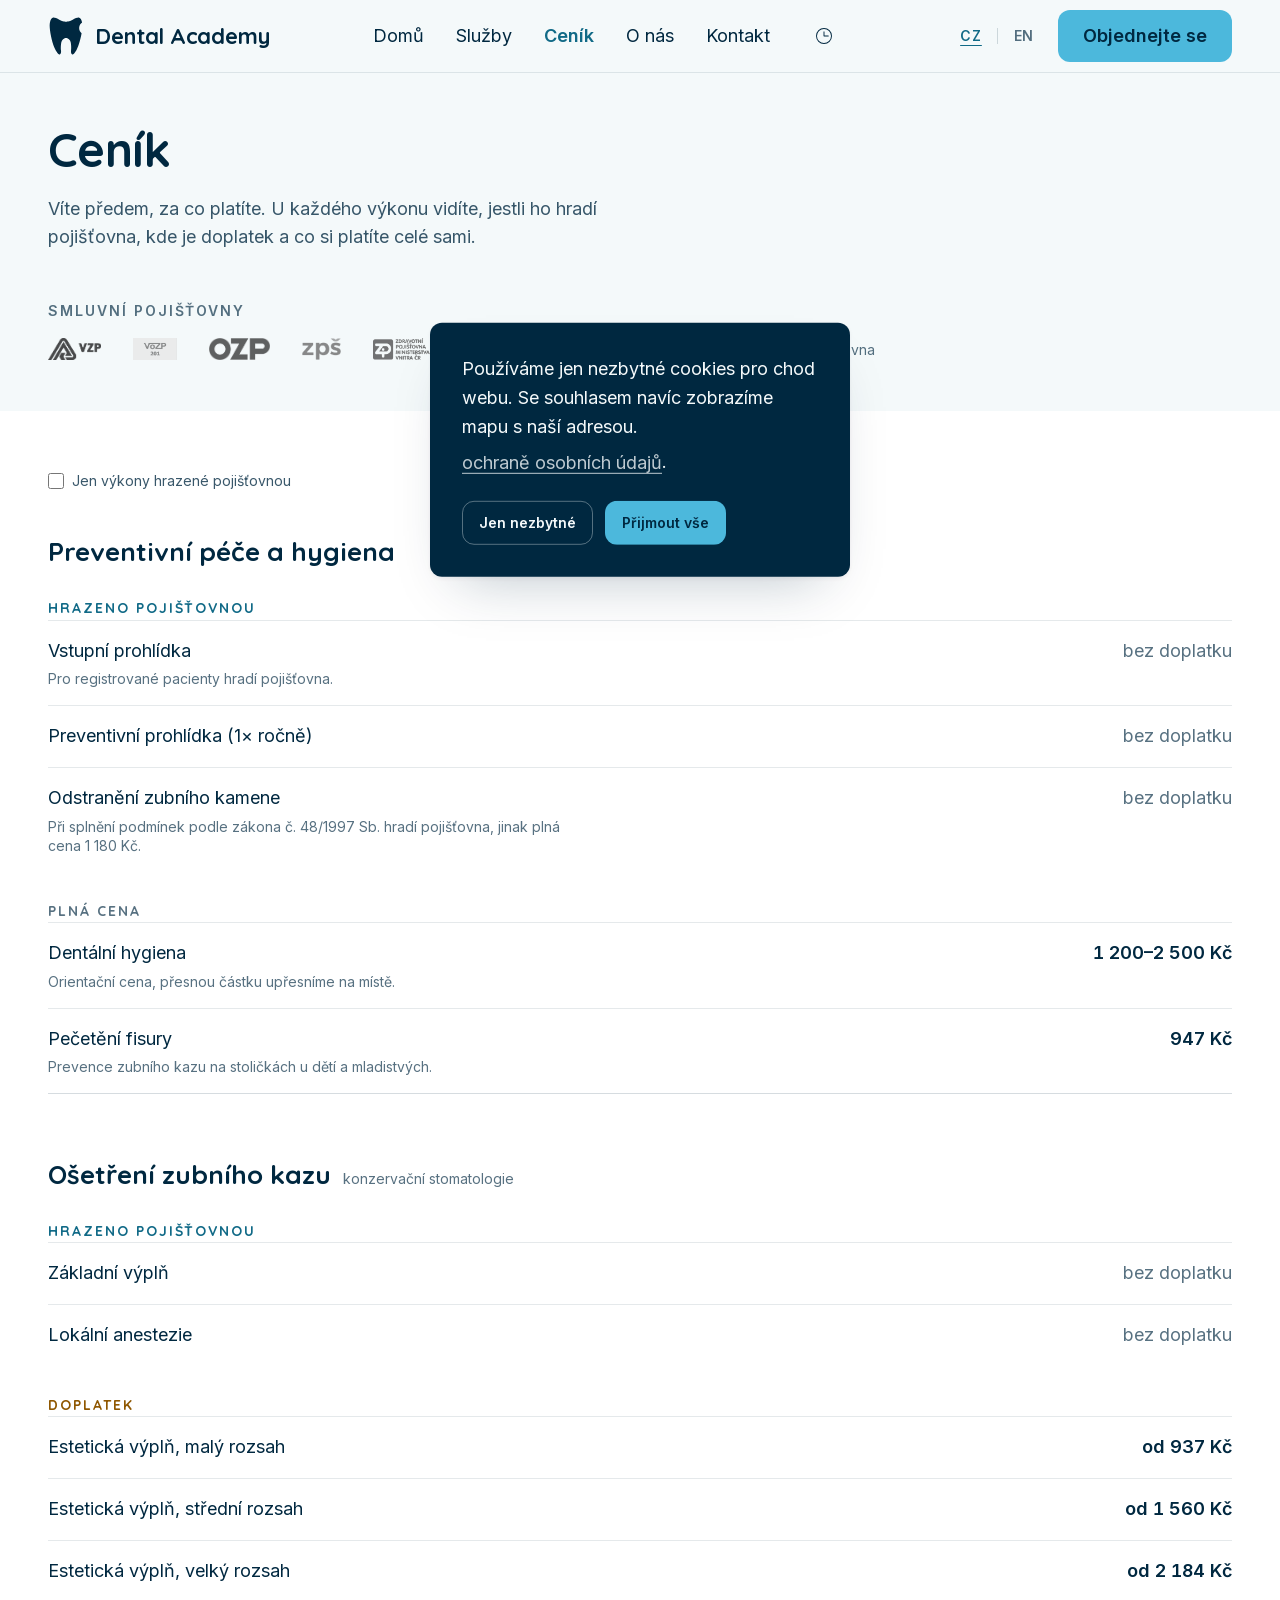
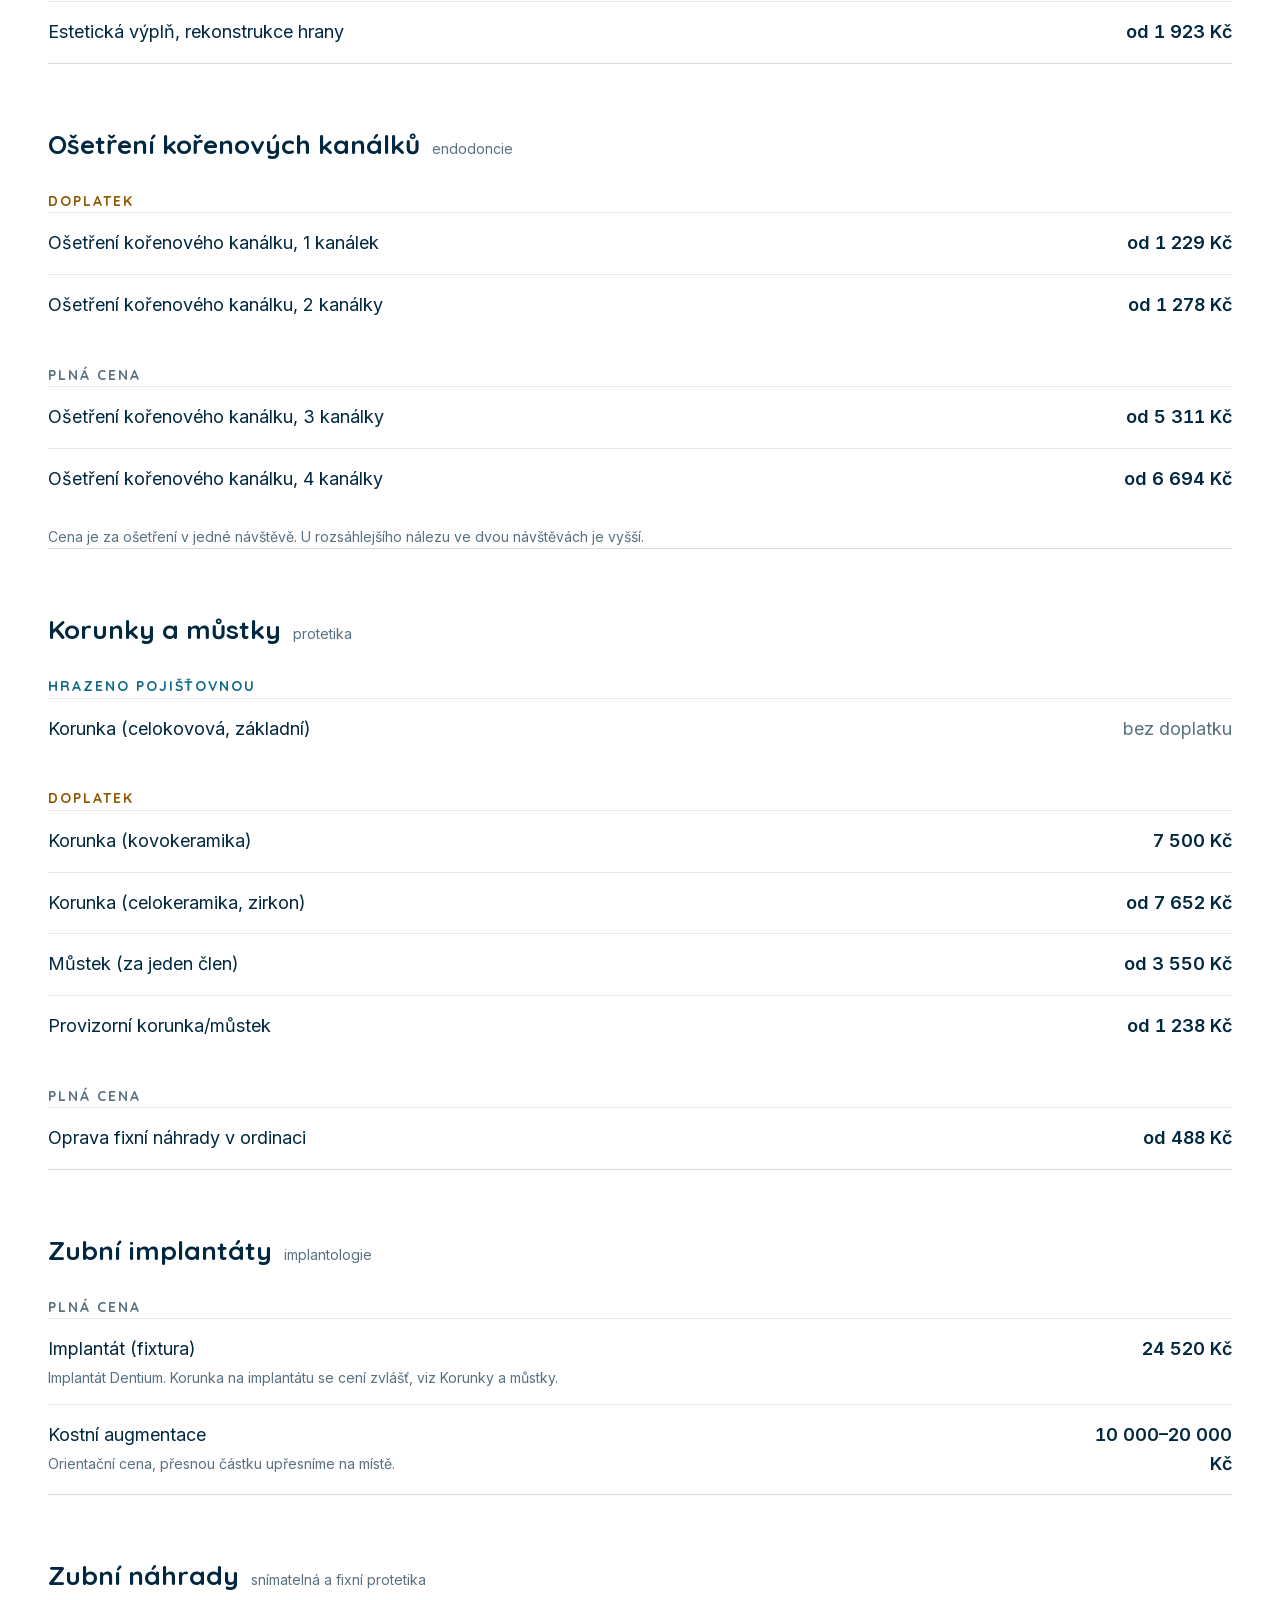
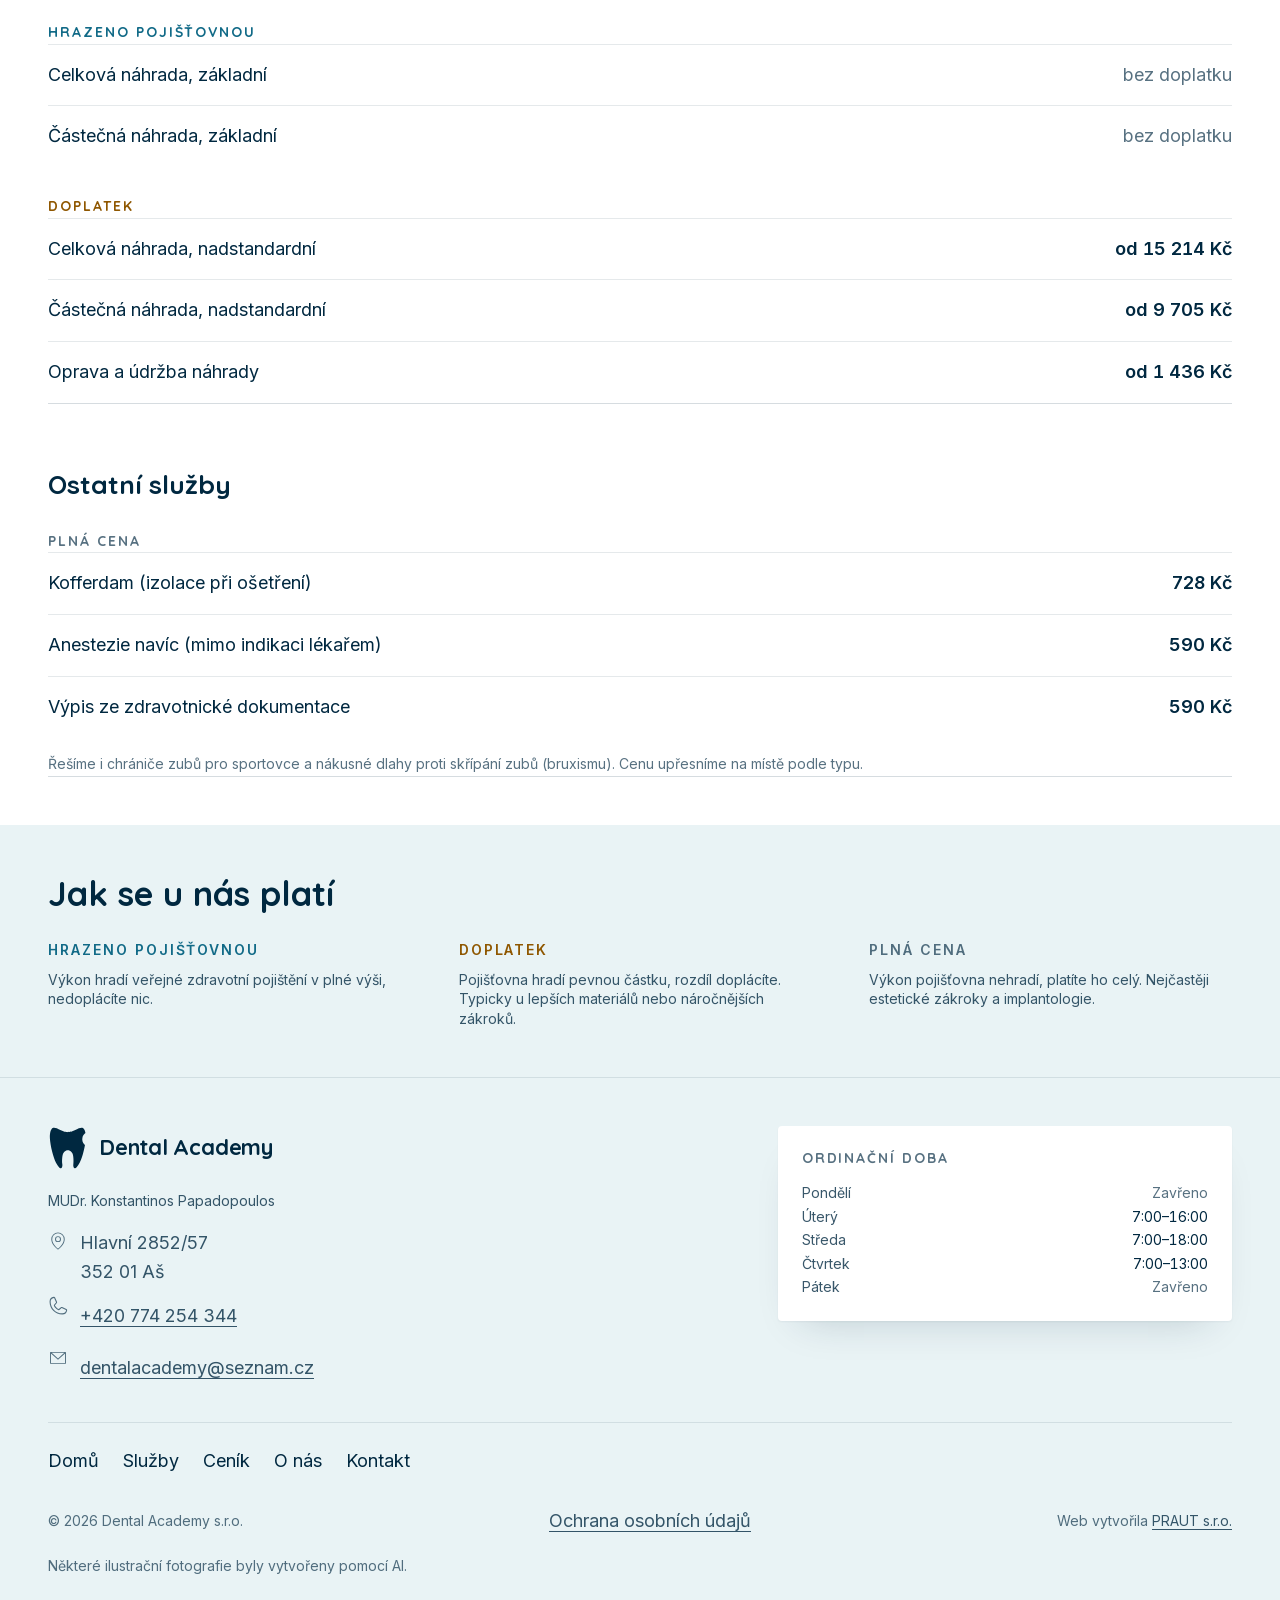
==== commit ca03bb90: "Publish source 8222568: redesign footer layout using original card" ====
--- a/cenik/index.html
+++ b/cenik/index.html
@@ -7,19 +7,19 @@
     <link rel="apple-touch-icon" href="apple-touch-icon.png">
 
   <style>@font-face{font-family:Quicksand;font-style:normal;font-weight:700;font-display:swap;src:url("./media/quicksand-700-latin-ext-optimized-O6MUIEZ3.woff2") format("woff2");unicode-range:U+0100-02BA,U+02BD-02C5,U+02C7-02CC,U+02CE-02D7,U+02DD-02FF,U+0304,U+0308,U+0329,U+1D00-1DBF,U+1E00-1E9F,U+1EF2-1EFF,U+2020,U+20A0-20AB,U+20AD-20C0,U+2113,U+2C60-2C7F,U+A720-A7FF}@font-face{font-family:Quicksand;font-style:normal;font-weight:700;font-display:swap;src:url("./media/quicksand-700-latin-optimized-QVDMFVZS.woff2") format("woff2");unicode-range:U+0000-00FF,U+0131,U+0152-0153,U+02BB-02BC,U+02C6,U+02DA,U+02DC,U+0304,U+0308,U+0329,U+2000-206F,U+20AC,U+2122,U+2191,U+2193,U+2212,U+2215,U+FEFF,U+FFFD}@font-face{font-family:Inter;font-style:normal;font-weight:400;font-display:swap;src:url("./media/inter-400-latin-ext-optimized-43ESOUTK.woff2") format("woff2");unicode-range:U+0100-02BA,U+02BD-02C5,U+02C7-02CC,U+02CE-02D7,U+02DD-02FF,U+0304,U+0308,U+0329,U+1D00-1DBF,U+1E00-1E9F,U+1EF2-1EFF,U+2020,U+20A0-20AB,U+20AD-20C0,U+2113,U+2C60-2C7F,U+A720-A7FF}@font-face{font-family:Inter;font-style:normal;font-weight:400;font-display:swap;src:url("./media/inter-400-latin-optimized-SEBSPGC4.woff2") format("woff2");unicode-range:U+0000-00FF,U+0131,U+0152-0153,U+02BB-02BC,U+02C6,U+02DA,U+02DC,U+0304,U+0308,U+0329,U+2000-206F,U+20AC,U+2122,U+2191,U+2193,U+2212,U+2215,U+FEFF,U+FFFD}@font-face{font-family:Inter;font-style:normal;font-weight:600;font-display:swap;src:url("./media/inter-600-latin-ext-optimized-PHTYKVMK.woff2") format("woff2");unicode-range:U+0100-02BA,U+02BD-02C5,U+02C7-02CC,U+02CE-02D7,U+02DD-02FF,U+0304,U+0308,U+0329,U+1D00-1DBF,U+1E00-1E9F,U+1EF2-1EFF,U+2020,U+20A0-20AB,U+20AD-20C0,U+2113,U+2C60-2C7F,U+A720-A7FF}@font-face{font-family:Inter;font-style:normal;font-weight:600;font-display:swap;src:url("./media/inter-600-latin-optimized-3DX67WTJ.woff2") format("woff2");unicode-range:U+0000-00FF,U+0131,U+0152-0153,U+02BB-02BC,U+02C6,U+02DA,U+02DC,U+0304,U+0308,U+0329,U+2000-206F,U+20AC,U+2122,U+2191,U+2193,U+2212,U+2215,U+FEFF,U+FFFD}:root{--da-navy-900: #002840;--da-turquoise-500: #4cb8dc;--da-turquoise-700: #116a87;--da-purple-500: #8c5096;--da-ice-050: #f4f9fa;--da-ice-100: #e9f3f5;--da-white: #ffffff;--da-red-600: #a23b2e;--da-amber-700: #8f5700;--surface: var(--da-ice-050);--panel: var(--da-white);--panel-tint: var(--da-ice-100);--panel-dark: var(--da-navy-900);--ink: var(--da-navy-900);--ink-soft: rgb(0 40 64 / .78);--ink-faint: rgb(0 40 64 / .66);--ink-ghost: rgb(0 40 64 / .1);--ink-inverse: var(--da-ice-050);--accent: var(--da-turquoise-700);--accent-vivid: var(--da-turquoise-500);--rare: var(--da-purple-500);--border: rgb(0 40 64 / .16);--border-soft: rgb(0 40 64 / .1);--good: var(--da-turquoise-700);--bad: var(--da-red-600);--warn: var(--da-amber-700);--font-heading: "Quicksand", sans-serif;--font-body: "Inter", sans-serif;--text-h1: clamp(30px, 4.2vw, 48px);--text-h2: clamp(26px, 3vw, 34px);--text-h3: clamp(22px, 2.2vw, 26px);--text-body: 18px;--text-small: 14px;--leading-h1: 1.2;--leading-h2: 1.25;--leading-h3: 1.3;--leading-body: 1.6;--leading-small: 1.4;--tracking-kicker: .14em;--space-1: 4px;--space-2: 8px;--space-3: 12px;--space-4: 16px;--space-5: 24px;--space-6: 32px;--space-7: 48px;--space-8: 64px;--space-9: 96px;--space-10: 128px;--radius-surface: 4px;--radius-control: 12px;--shadow-sm: 0 1px 2px rgb(0 40 64 / .05), 0 20px 40px -24px rgb(0 40 64 / .22);--shadow-md: 0 2px 4px rgb(0 40 64 / .06), 0 28px 56px -28px rgb(0 40 64 / .28);--motion-fast: .15s;--motion-medium: .25s;--motion-slow: .4s;--motion-zoom: .7s;--motion-crossfade: 2s;--motion-hero-interval: 4s;--ease: cubic-bezier(.4, 0, .2, 1);--z-base: 0;--z-sticky: 100;--z-dropdown: 200;--z-overlay: 300;--z-cookie: 400;--container: 1200px;--container-wide: 1440px;--gutter: clamp(16px, 4vw, 48px);--tap-target-min: 44px;--focus-ring-width: 3px;--focus-ring-offset: 2px;--focus-ring-color: var(--da-turquoise-700)}*,*:before,*:after{box-sizing:border-box}*{margin:0}html{scroll-behavior:smooth;scroll-padding-top:var(--space-9);-webkit-text-size-adjust:100%}body{background:var(--surface);color:var(--ink);font-family:var(--font-body);font-size:var(--text-body);line-height:var(--leading-body);font-weight:400;-webkit-font-smoothing:antialiased;text-rendering:optimizeLegibility;min-height:100dvh}h1,h2,h3,h4{font-family:var(--font-heading);font-weight:700;text-wrap:balance}h1{font-size:var(--text-h1);line-height:var(--leading-h1);letter-spacing:-.015em}h2{font-size:var(--text-h2);line-height:var(--leading-h2)}h3{font-size:var(--text-h3);line-height:var(--leading-h3)}p{text-wrap:pretty}a{color:var(--accent);text-underline-offset:.2em;transition:color var(--motion-fast) var(--ease)}img,svg{display:block;max-width:100%}input,button{font:inherit;color:inherit}@media(prefers-reduced-motion:reduce){html{scroll-behavior:auto}*,*:before,*:after{animation-duration:.01ms!important;animation-iteration-count:1!important;transition-duration:.01ms!important;scroll-behavior:auto!important}}
-</style><link rel="stylesheet" href="styles-Z6CKCNIZ.css" media="print" onload="this.media='all'"><noscript><link rel="stylesheet" href="styles-Z6CKCNIZ.css"></noscript><style ng-app-id="ng">main[_ngcontent-ng-c197762682]{display:block;outline:none}</style><meta name="description" content="Ceník zubní péče v ordinaci Dental Academy v Aši. Přehledně, co hradí pojišťovna a jaký je doplatek u jednotlivých výkonů."><meta name="robots" content="index, follow, max-image-preview:large"><meta property="og:title" content="Ceník, Dental Academy"><meta property="og:description" content="Ceník zubní péče v ordinaci Dental Academy v Aši. Přehledně, co hradí pojišťovna a jaký je doplatek u jednotlivých výkonů."><meta property="og:url" content="https://dentalacademyas.cz/cenik/"><meta property="og:type" content="website"><meta property="og:site_name" content="Dental Academy"><meta property="og:locale" content="cs_CZ"><meta property="og:image" content="https://dentalacademyas.cz/apple-touch-icon.png"><meta name="twitter:card" content="summary"><meta name="twitter:title" content="Ceník, Dental Academy"><meta name="twitter:description" content="Ceník zubní péče v ordinaci Dental Academy v Aši. Přehledně, co hradí pojišťovna a jaký je doplatek u jednotlivých výkonů."><style ng-app-id="ng">a[_ngcontent-ng-c2454751825]{position:absolute;z-index:var(--z-cookie);top:0;left:var(--space-4);transform:translateY(-120%);display:inline-flex;align-items:center;min-height:var(--tap-target-min);padding-inline:var(--space-5);background:var(--panel);color:var(--ink);border-radius:var(--radius-control);box-shadow:var(--shadow-md);text-decoration:none;font-weight:600;transition:transform var(--motion-fast) var(--ease)}a[_ngcontent-ng-c2454751825]:focus-visible{transform:translateY(var(--space-3))}</style><style ng-app-id="ng">header[_ngcontent-ng-c871143590]{position:sticky;top:0;z-index:var(--z-sticky);background:color-mix(in srgb,var(--surface) 88%,transparent);-webkit-backdrop-filter:blur(10px);backdrop-filter:blur(10px);border-bottom:1px solid var(--border-soft)}.bar[_ngcontent-ng-c871143590]{display:flex;align-items:center;justify-content:space-between;gap:var(--space-5);min-height:72px}.brand[_ngcontent-ng-c871143590]{display:inline-flex;color:var(--ink);text-decoration:none;flex:none}.desktop[_ngcontent-ng-c871143590]{display:none}nav.desktop[_ngcontent-ng-c871143590]   ul[_ngcontent-ng-c871143590]{list-style:none;padding:0;display:flex;align-items:center;gap:var(--space-6)}.hours[_ngcontent-ng-c871143590]{position:relative}.hours[_ngcontent-ng-c871143590]   summary[_ngcontent-ng-c871143590]{display:inline-flex;align-items:center;justify-content:center;min-width:var(--tap-target-min);min-height:var(--tap-target-min);color:var(--ink);cursor:pointer;list-style:none;transition:color var(--motion-fast) var(--ease)}.hours[_ngcontent-ng-c871143590]   summary[_ngcontent-ng-c871143590]::-webkit-details-marker{display:none}.hours[_ngcontent-ng-c871143590]   summary[_ngcontent-ng-c871143590]:hover, .hours[open][_ngcontent-ng-c871143590]   summary[_ngcontent-ng-c871143590]{color:var(--accent)}.hours-card[_ngcontent-ng-c871143590]{position:absolute;top:calc(100% + var(--space-3));right:0;z-index:var(--z-dropdown);padding:var(--space-4) var(--space-5);background:var(--panel);border-radius:var(--radius-surface);box-shadow:var(--shadow-md)}.hours-card[_ngcontent-ng-c871143590]   dl[_ngcontent-ng-c871143590]{margin:0;display:grid;grid-template-columns:auto 1fr;gap:var(--space-1) var(--space-4);font-size:var(--text-small);line-height:var(--leading-small);white-space:nowrap}.hours-card[_ngcontent-ng-c871143590]   dt[_ngcontent-ng-c871143590]{color:var(--ink-soft)}.hours-card[_ngcontent-ng-c871143590]   dd[_ngcontent-ng-c871143590]{margin:0;font-variant-numeric:tabular-nums}.hours-card[_ngcontent-ng-c871143590]   dd.closed[_ngcontent-ng-c871143590]{color:var(--ink-faint)}.actions[_ngcontent-ng-c871143590]{display:flex;align-items:center;gap:var(--space-3);flex:none}.burger[_ngcontent-ng-c871143590]{display:inline-flex;align-items:center;justify-content:center;min-width:var(--tap-target-min);min-height:var(--tap-target-min);background:transparent;border:0;border-radius:var(--radius-control);color:var(--ink);cursor:pointer;transition:background-color var(--motion-fast) var(--ease)}.burger[_ngcontent-ng-c871143590]:hover{background:var(--ink-ghost)}.cta[_ngcontent-ng-c871143590]{display:none}@media(min-width:480px){.cta[_ngcontent-ng-c871143590]{display:inline-flex}}@media(min-width:1280px){.desktop[_ngcontent-ng-c871143590]{display:inline-flex}.burger[_ngcontent-ng-c871143590]{display:none}}</style><style ng-app-id="ng">[_nghost-ng-c1360616720]{display:contents}.banner[_ngcontent-ng-c1360616720]{position:fixed;top:50%;left:50%;transform:translate(-50%,-50%);z-index:var(--z-cookie);width:calc(100% - var(--space-4) * 2);max-width:420px;display:grid;gap:var(--space-4);padding:var(--space-6);background:var(--panel-dark);border-radius:var(--radius-control);box-shadow:var(--shadow-md);--ink: var(--ink-inverse);--ink-soft: rgb(244 249 250 / .78);--border: rgb(244 249 250 / .35);--accent: var(--accent-vivid);color:var(--ink);animation:_ngcontent-ng-c1360616720_fade-in var(--motion-slow) var(--ease)}.actions[_ngcontent-ng-c1360616720]{display:flex;flex-wrap:wrap;gap:var(--space-3)}@keyframes _ngcontent-ng-c1360616720_fade-in{0%{opacity:0;transform:translate(-50%,-50%) scale(.96)}to{opacity:1;transform:translate(-50%,-50%) scale(1)}}</style><style ng-app-id="ng">[_nghost-ng-c3181076983]{display:block;width:min(100% - 2 * var(--gutter),var(--_max, var(--container)));margin-inline:auto}</style><style ng-app-id="ng">[_nghost-ng-c3826198548]{display:inline-flex;align-items:center;gap:var(--space-3);color:inherit}.mark[_ngcontent-ng-c3826198548]{height:max(32px,1px * var(--_size, 40));width:auto;aspect-ratio:103.21/116.48}.wordmark[_ngcontent-ng-c3826198548]{font-family:var(--font-heading);font-weight:700;font-size:clamp(18px,2vw,22px);line-height:1.1;letter-spacing:-.01em;white-space:nowrap}</style><style ng-app-id="ng">[_nghost-ng-c3883181231]{display:inline-flex;flex:none;color:inherit}svg[_ngcontent-ng-c3883181231]{width:calc(1px * var(--_size, 24));height:calc(1px * var(--_size, 24))}</style><style ng-app-id="ng">nav[_ngcontent-ng-c47568377]{display:inline-flex;align-items:center;gap:var(--space-1)}a[_ngcontent-ng-c47568377]{display:inline-flex;align-items:center;justify-content:center;min-width:var(--tap-target-min);min-height:var(--tap-target-min);color:var(--ink-faint);text-decoration:none;font-size:var(--text-small);font-weight:600;letter-spacing:.06em;border-radius:var(--radius-control);transition:color var(--motion-fast) var(--ease)}a[_ngcontent-ng-c47568377]:hover{color:var(--ink)}a.is-current[_ngcontent-ng-c47568377]{color:var(--accent);text-decoration:underline;text-underline-offset:.3em}.sep[_ngcontent-ng-c47568377]{width:1px;height:16px;background:var(--border)}.sr-only[_ngcontent-ng-c47568377]{position:absolute;width:1px;height:1px;padding:0;margin:-1px;overflow:hidden;clip-path:inset(50%);white-space:nowrap;border:0}</style><style ng-app-id="ng">[_nghost-ng-c1597601124]{display:inline-flex;align-items:center;justify-content:center;gap:var(--space-2);border-radius:var(--radius-control);border:1px solid transparent;font-family:var(--font-body);font-weight:600;line-height:1.2;text-align:center;text-decoration:none;cursor:pointer;max-width:100%;transition:background-color var(--motion-fast) var(--ease),border-color var(--motion-fast) var(--ease),color var(--motion-fast) var(--ease)}.size-sm[_nghost-ng-c1597601124]{min-height:var(--tap-target-min);padding-inline:var(--space-4);font-size:var(--text-small)}.size-md[_nghost-ng-c1597601124]{min-height:52px;padding-inline:var(--space-5);font-size:var(--text-body)}.size-lg[_nghost-ng-c1597601124]{min-height:60px;padding-inline:var(--space-6);font-size:var(--text-body)}.appearance-primary[_nghost-ng-c1597601124]{background:var(--accent-vivid);color:var(--da-navy-900)}.appearance-primary[_nghost-ng-c1597601124]:hover{background:var(--accent);color:var(--ink-inverse)}.appearance-secondary[_nghost-ng-c1597601124]{background:transparent;border-color:var(--border);color:var(--ink)}.appearance-secondary[_nghost-ng-c1597601124]:hover{border-color:var(--accent);color:var(--accent)}.appearance-ghost[_nghost-ng-c1597601124]{background:transparent;color:var(--accent);padding-inline:var(--space-3)}.appearance-ghost[_nghost-ng-c1597601124]:hover{background:var(--ink-ghost)}.is-full[_nghost-ng-c1597601124]{width:100%}.is-loading[_nghost-ng-c1597601124], [disabled][_nghost-ng-c1597601124]{opacity:.55;cursor:not-allowed;pointer-events:none}</style><style ng-app-id="ng">[_nghost-ng-c4016984144]{color:var(--accent);text-underline-offset:.2em;transition:color var(--motion-fast) var(--ease)}.variant-inline[_nghost-ng-c4016984144]{text-decoration:underline}.variant-inline[_nghost-ng-c4016984144]:hover{color:var(--ink)}.variant-nav[_nghost-ng-c4016984144]{color:var(--ink);text-decoration:none;display:inline-flex;align-items:center;min-height:var(--tap-target-min)}.variant-nav[_nghost-ng-c4016984144]:hover{color:var(--accent)}.variant-quiet[_nghost-ng-c4016984144]{color:var(--ink-soft);text-decoration:underline;text-decoration-color:currentColor;display:inline-flex;align-items:center;min-height:var(--tap-target-min)}.variant-quiet[_nghost-ng-c4016984144]:hover{color:var(--ink)}.is-active[_nghost-ng-c4016984144]{color:var(--accent);font-weight:700}</style><style ng-app-id="ng">footer[_ngcontent-ng-c554018717]{background:var(--panel-tint);border-top:1px solid var(--border-soft);padding-block:var(--space-9) var(--space-6)}.grid[_ngcontent-ng-c554018717]{display:grid;gap:var(--space-8);grid-template-columns:1fr;align-items:start}@media(min-width:480px){.grid[_ngcontent-ng-c554018717]{grid-template-columns:1.4fr 1fr 1fr}}h2[_ngcontent-ng-c554018717]{font-size:var(--text-small);letter-spacing:var(--tracking-kicker);text-transform:uppercase;color:var(--ink-faint);margin-bottom:var(--space-4)}.card[_ngcontent-ng-c554018717]{padding:var(--space-5);background:var(--panel);border-radius:var(--radius-surface);box-shadow:var(--shadow-sm)}.doctor[_ngcontent-ng-c554018717]{margin-top:var(--space-3);color:var(--ink-soft);font-size:var(--text-small)}.contact[_ngcontent-ng-c554018717], .links[_ngcontent-ng-c554018717]{list-style:none;padding:0;display:grid;gap:var(--space-2)}.contact[_ngcontent-ng-c554018717]{margin-top:var(--space-6)}.contact[_ngcontent-ng-c554018717]   li[_ngcontent-ng-c554018717]{display:grid;grid-template-columns:auto 1fr;gap:var(--space-3);align-items:start;color:var(--ink-soft)}.contact[_ngcontent-ng-c554018717]   da-icon[_ngcontent-ng-c554018717]{margin-top:2px;color:var(--ink-faint)}.hours[_ngcontent-ng-c554018717]{margin:0;display:grid;grid-template-columns:auto 1fr;gap:var(--space-1) var(--space-4);font-size:var(--text-small);line-height:var(--leading-small)}.hours[_ngcontent-ng-c554018717]   dt[_ngcontent-ng-c554018717]{color:var(--ink-soft)}.hours[_ngcontent-ng-c554018717]   dd[_ngcontent-ng-c554018717]{margin:0;font-variant-numeric:tabular-nums}.hours[_ngcontent-ng-c554018717]   dd.closed[_ngcontent-ng-c554018717]{color:var(--ink-faint)}.sitemap[_ngcontent-ng-c554018717]   summary[_ngcontent-ng-c554018717]{display:inline-flex;align-items:center;gap:var(--space-2);min-height:var(--tap-target-min);font-size:var(--text-small);letter-spacing:var(--tracking-kicker);text-transform:uppercase;color:var(--ink-faint);cursor:pointer;list-style:none}.sitemap[_ngcontent-ng-c554018717]   summary[_ngcontent-ng-c554018717]::-webkit-details-marker{display:none}.sitemap[_ngcontent-ng-c554018717]   summary[_ngcontent-ng-c554018717]   da-icon[_ngcontent-ng-c554018717]{transition:transform var(--motion-fast) var(--ease)}.sitemap[open][_ngcontent-ng-c554018717]   summary[_ngcontent-ng-c554018717]{color:var(--accent)}.sitemap[open][_ngcontent-ng-c554018717]   summary[_ngcontent-ng-c554018717]   da-icon[_ngcontent-ng-c554018717]{transform:rotate(180deg)}.sitemap[_ngcontent-ng-c554018717]   .links[_ngcontent-ng-c554018717]{margin-top:var(--space-4)}.bottom[_ngcontent-ng-c554018717]{margin-top:var(--space-8);padding-top:var(--space-5);border-top:1px solid var(--border-soft);display:flex;flex-direction:column;gap:var(--space-3)}@media(min-width:768px){.bottom[_ngcontent-ng-c554018717]{flex-direction:row;align-items:center;justify-content:space-between}}.legal[_ngcontent-ng-c554018717]{list-style:none;padding:0;display:flex;flex-wrap:wrap;gap:var(--space-5)}.fine-print[_ngcontent-ng-c554018717]{display:flex;flex-direction:column;gap:var(--space-1)}@media(min-width:768px){.fine-print[_ngcontent-ng-c554018717]{align-items:flex-end;text-align:right}}.copyright[_ngcontent-ng-c554018717], .credit[_ngcontent-ng-c554018717]{font-size:var(--text-small);color:var(--ink-faint);white-space:nowrap}.ai-note[_ngcontent-ng-c554018717]{font-size:var(--text-small);color:var(--ink-faint);max-width:32ch}@media(min-width:768px){.ai-note[_ngcontent-ng-c554018717]{text-align:right}}</style><style ng-app-id="ng">.lede[_ngcontent-ng-c1748151319]{margin-top:var(--space-4);max-width:56ch;color:var(--ink-soft)}.insurers[_ngcontent-ng-c1748151319]{margin-top:var(--space-7)}.insurers-label[_ngcontent-ng-c1748151319]{display:block;margin-bottom:var(--space-3);font-size:var(--text-small);font-weight:600;letter-spacing:var(--tracking-kicker);text-transform:uppercase;color:var(--ink-faint)}.insurers[_ngcontent-ng-c1748151319]   ul[_ngcontent-ng-c1748151319]{display:flex;flex-wrap:wrap;align-items:center;gap:var(--space-6);list-style:none;margin:0;padding:0}.insurers[_ngcontent-ng-c1748151319]   img[_ngcontent-ng-c1748151319]{height:22px;width:auto;max-width:120px;object-fit:contain;filter:grayscale(1);opacity:.7}.insurer-name[_ngcontent-ng-c1748151319]{font-size:var(--text-small);color:var(--ink-faint)}.list[_ngcontent-ng-c1748151319]{margin-top:var(--space-6);border-bottom:1px solid var(--border)}.empty[_ngcontent-ng-c1748151319]{margin-top:var(--space-7);padding:var(--space-6);background:var(--surface);border-radius:var(--radius-surface);color:var(--ink-soft);max-width:60ch}.empty[_ngcontent-ng-c1748151319]   a[_ngcontent-ng-c1748151319]{color:var(--accent)}.legend[_ngcontent-ng-c1748151319]   h2[_ngcontent-ng-c1748151319]{margin-bottom:var(--space-5)}.legend[_ngcontent-ng-c1748151319]   dl[_ngcontent-ng-c1748151319]{display:grid;gap:var(--space-5)}@media(min-width:768px){.legend[_ngcontent-ng-c1748151319]   dl[_ngcontent-ng-c1748151319]{grid-template-columns:repeat(auto-fit,minmax(240px,1fr));gap:var(--space-7)}}.legend[_ngcontent-ng-c1748151319]   dt[_ngcontent-ng-c1748151319]{font-size:var(--text-small);font-weight:600;letter-spacing:var(--tracking-kicker);text-transform:uppercase;margin-bottom:var(--space-2)}.legend[_ngcontent-ng-c1748151319]   dt.covered[_ngcontent-ng-c1748151319]{color:var(--good)}.legend[_ngcontent-ng-c1748151319]   dt.partial[_ngcontent-ng-c1748151319]{color:var(--warn)}.legend[_ngcontent-ng-c1748151319]   dt.full[_ngcontent-ng-c1748151319]{color:var(--ink-faint)}.legend[_ngcontent-ng-c1748151319]   dd[_ngcontent-ng-c1748151319]{margin:0;color:var(--ink-soft);font-size:var(--text-small);line-height:var(--leading-small)}.sr-only[_ngcontent-ng-c1748151319]{position:absolute;width:1px;height:1px;padding:0;margin:-1px;overflow:hidden;clip-path:inset(50%);white-space:nowrap;border:0}</style><style ng-app-id="ng">[_nghost-ng-c2319155291]{display:block}.tone-surface[_nghost-ng-c2319155291]{background:var(--surface)}.tone-panel[_nghost-ng-c2319155291]{background:var(--panel)}.tone-tint[_nghost-ng-c2319155291]{background:var(--panel-tint)}.tone-dark[_nghost-ng-c2319155291]{background:var(--panel-dark);--ink: var(--ink-inverse);--ink-soft: rgb(244 249 250 / .78);--ink-faint: rgb(244 249 250 / .62);--ink-ghost: rgb(244 249 250 / .12);--border: rgb(244 249 250 / .35);--border-soft: rgb(244 249 250 / .18);--accent: var(--accent-vivid);color:var(--ink)}.spacing-tight[_nghost-ng-c2319155291]{padding-block:var(--space-7)}.spacing-normal[_nghost-ng-c2319155291]{padding-block:var(--space-9)}.spacing-loose[_nghost-ng-c2319155291]{padding-block:var(--space-10)}</style><style ng-app-id="ng">[_nghost-ng-c3267494051]{display:block}.bar[_ngcontent-ng-c3267494051]{display:flex;flex-wrap:wrap;align-items:center;gap:var(--space-4)}.toggle[_ngcontent-ng-c3267494051]{display:inline-flex;align-items:center;gap:var(--space-2);min-height:var(--tap-target-min);cursor:pointer;-webkit-user-select:none;user-select:none;color:var(--ink-soft);font-size:var(--text-small)}.toggle[_ngcontent-ng-c3267494051]   input[_ngcontent-ng-c3267494051]{width:16px;height:16px;accent-color:var(--accent);cursor:pointer;flex:none}</style><link rel="canonical" href="https://dentalacademyas.cz/cenik/"><link rel="alternate" href="https://dentalacademyas.cz/cenik/" hreflang="cs"><link rel="alternate" href="https://dentalacademyas.cz/en/prices/" hreflang="en"><link rel="alternate" href="https://dentalacademyas.cz/cenik/" hreflang="x-default"><script id="clinic-schema" type="application/ld+json">{"@context":"https://schema.org","@type":"Dentist","@id":"https://dentalacademyas.cz/#clinic","name":"Dental Academy s.r.o.","url":"https://dentalacademyas.cz/","telephone":"+420 774 254 344","email":"dentalacademy@seznam.cz","address":{"@type":"PostalAddress","streetAddress":"Hlavní 2852/57","addressLocality":"Aš","postalCode":"352 01","addressCountry":"CZ"},"openingHoursSpecification":[{"@type":"OpeningHoursSpecification","dayOfWeek":"Tuesday","opens":"07:00","closes":"16:00"},{"@type":"OpeningHoursSpecification","dayOfWeek":"Wednesday","opens":"07:00","closes":"18:00"},{"@type":"OpeningHoursSpecification","dayOfWeek":"Thursday","opens":"07:00","closes":"13:00"}]}</script><style ng-app-id="ng">[_nghost-ng-c1108738342]{display:block;padding-top:var(--space-8);border-top:1px solid var(--border)}[_nghost-ng-c1108738342]:first-of-type{padding-top:0;border-top:0}.heading[_ngcontent-ng-c1108738342]{margin:0}.title[_ngcontent-ng-c1108738342]{display:flex;flex-wrap:wrap;align-items:baseline;gap:var(--space-3);font-family:var(--font-heading);font-weight:700;font-size:var(--text-h3);line-height:var(--leading-h3);color:var(--ink)}.term[_ngcontent-ng-c1108738342]{font-family:var(--font-body);font-weight:400;font-size:var(--text-small);color:var(--ink-faint)}.status-group[_ngcontent-ng-c1108738342]{margin-top:var(--space-4)}.status-heading[_ngcontent-ng-c1108738342]{margin:0;padding-top:var(--space-3);font-size:var(--text-small);font-weight:600;letter-spacing:var(--tracking-kicker);text-transform:uppercase}.state-covered[_ngcontent-ng-c1108738342]{color:var(--good)}.state-partial[_ngcontent-ng-c1108738342]{color:var(--warn)}.state-full[_ngcontent-ng-c1108738342]{color:var(--ink-faint)}.category-note[_ngcontent-ng-c1108738342]{margin-top:var(--space-4);font-size:var(--text-small);color:var(--ink-faint)}</style><style ng-app-id="ng">[_nghost-ng-c1970541479]{display:block}.row[_ngcontent-ng-c1970541479]{display:grid;gap:var(--space-1) var(--space-5);padding-block:var(--space-4);border-top:1px solid var(--border-soft);grid-template-columns:minmax(0,1fr) minmax(0,auto);align-items:baseline}.main[_ngcontent-ng-c1970541479]{display:grid;gap:var(--space-1)}.name[_ngcontent-ng-c1970541479]{color:var(--ink)}.note[_ngcontent-ng-c1970541479]{font-size:var(--text-small);line-height:var(--leading-small);color:var(--ink-faint);max-width:60ch}.price[_ngcontent-ng-c1970541479]{text-align:right;font-weight:600;font-variant-numeric:tabular-nums;white-space:normal;overflow-wrap:anywhere;max-width:12ch}.free[_ngcontent-ng-c1970541479]{font-weight:400;color:var(--ink-faint)}</style></head>
+</style><link rel="stylesheet" href="styles-Z6CKCNIZ.css" media="print" onload="this.media='all'"><noscript><link rel="stylesheet" href="styles-Z6CKCNIZ.css"></noscript><style ng-app-id="ng">main[_ngcontent-ng-c197762682]{display:block;outline:none}</style><meta name="description" content="Ceník zubní péče v ordinaci Dental Academy v Aši. Přehledně, co hradí pojišťovna a jaký je doplatek u jednotlivých výkonů."><meta name="robots" content="index, follow, max-image-preview:large"><meta property="og:title" content="Ceník, Dental Academy"><meta property="og:description" content="Ceník zubní péče v ordinaci Dental Academy v Aši. Přehledně, co hradí pojišťovna a jaký je doplatek u jednotlivých výkonů."><meta property="og:url" content="https://dentalacademyas.cz/cenik/"><meta property="og:type" content="website"><meta property="og:site_name" content="Dental Academy"><meta property="og:locale" content="cs_CZ"><meta property="og:image" content="https://dentalacademyas.cz/apple-touch-icon.png"><meta name="twitter:card" content="summary"><meta name="twitter:title" content="Ceník, Dental Academy"><meta name="twitter:description" content="Ceník zubní péče v ordinaci Dental Academy v Aši. Přehledně, co hradí pojišťovna a jaký je doplatek u jednotlivých výkonů."><style ng-app-id="ng">a[_ngcontent-ng-c2454751825]{position:absolute;z-index:var(--z-cookie);top:0;left:var(--space-4);transform:translateY(-120%);display:inline-flex;align-items:center;min-height:var(--tap-target-min);padding-inline:var(--space-5);background:var(--panel);color:var(--ink);border-radius:var(--radius-control);box-shadow:var(--shadow-md);text-decoration:none;font-weight:600;transition:transform var(--motion-fast) var(--ease)}a[_ngcontent-ng-c2454751825]:focus-visible{transform:translateY(var(--space-3))}</style><style ng-app-id="ng">header[_ngcontent-ng-c871143590]{position:sticky;top:0;z-index:var(--z-sticky);background:color-mix(in srgb,var(--surface) 88%,transparent);-webkit-backdrop-filter:blur(10px);backdrop-filter:blur(10px);border-bottom:1px solid var(--border-soft)}.bar[_ngcontent-ng-c871143590]{display:flex;align-items:center;justify-content:space-between;gap:var(--space-5);min-height:72px}.brand[_ngcontent-ng-c871143590]{display:inline-flex;color:var(--ink);text-decoration:none;flex:none}.desktop[_ngcontent-ng-c871143590]{display:none}nav.desktop[_ngcontent-ng-c871143590]   ul[_ngcontent-ng-c871143590]{list-style:none;padding:0;display:flex;align-items:center;gap:var(--space-6)}.hours[_ngcontent-ng-c871143590]{position:relative}.hours[_ngcontent-ng-c871143590]   summary[_ngcontent-ng-c871143590]{display:inline-flex;align-items:center;justify-content:center;min-width:var(--tap-target-min);min-height:var(--tap-target-min);color:var(--ink);cursor:pointer;list-style:none;transition:color var(--motion-fast) var(--ease)}.hours[_ngcontent-ng-c871143590]   summary[_ngcontent-ng-c871143590]::-webkit-details-marker{display:none}.hours[_ngcontent-ng-c871143590]   summary[_ngcontent-ng-c871143590]:hover, .hours[open][_ngcontent-ng-c871143590]   summary[_ngcontent-ng-c871143590]{color:var(--accent)}.hours-card[_ngcontent-ng-c871143590]{position:absolute;top:calc(100% + var(--space-3));right:0;z-index:var(--z-dropdown);padding:var(--space-4) var(--space-5);background:var(--panel);border-radius:var(--radius-surface);box-shadow:var(--shadow-md)}.hours-card[_ngcontent-ng-c871143590]   dl[_ngcontent-ng-c871143590]{margin:0;display:grid;grid-template-columns:auto 1fr;gap:var(--space-1) var(--space-4);font-size:var(--text-small);line-height:var(--leading-small);white-space:nowrap}.hours-card[_ngcontent-ng-c871143590]   dt[_ngcontent-ng-c871143590]{color:var(--ink-soft)}.hours-card[_ngcontent-ng-c871143590]   dd[_ngcontent-ng-c871143590]{margin:0;font-variant-numeric:tabular-nums}.hours-card[_ngcontent-ng-c871143590]   dd.closed[_ngcontent-ng-c871143590]{color:var(--ink-faint)}.actions[_ngcontent-ng-c871143590]{display:flex;align-items:center;gap:var(--space-3);flex:none}.burger[_ngcontent-ng-c871143590]{display:inline-flex;align-items:center;justify-content:center;min-width:var(--tap-target-min);min-height:var(--tap-target-min);background:transparent;border:0;border-radius:var(--radius-control);color:var(--ink);cursor:pointer;transition:background-color var(--motion-fast) var(--ease)}.burger[_ngcontent-ng-c871143590]:hover{background:var(--ink-ghost)}.cta[_ngcontent-ng-c871143590]{display:none}@media(min-width:480px){.cta[_ngcontent-ng-c871143590]{display:inline-flex}}@media(min-width:1280px){.desktop[_ngcontent-ng-c871143590]{display:inline-flex}.burger[_ngcontent-ng-c871143590]{display:none}}</style><style ng-app-id="ng">[_nghost-ng-c1360616720]{display:contents}.banner[_ngcontent-ng-c1360616720]{position:fixed;top:50%;left:50%;transform:translate(-50%,-50%);z-index:var(--z-cookie);width:calc(100% - var(--space-4) * 2);max-width:420px;display:grid;gap:var(--space-4);padding:var(--space-6);background:var(--panel-dark);border-radius:var(--radius-control);box-shadow:var(--shadow-md);--ink: var(--ink-inverse);--ink-soft: rgb(244 249 250 / .78);--border: rgb(244 249 250 / .35);--accent: var(--accent-vivid);color:var(--ink);animation:_ngcontent-ng-c1360616720_fade-in var(--motion-slow) var(--ease)}.actions[_ngcontent-ng-c1360616720]{display:flex;flex-wrap:wrap;gap:var(--space-3)}@keyframes _ngcontent-ng-c1360616720_fade-in{0%{opacity:0;transform:translate(-50%,-50%) scale(.96)}to{opacity:1;transform:translate(-50%,-50%) scale(1)}}</style><style ng-app-id="ng">[_nghost-ng-c3181076983]{display:block;width:min(100% - 2 * var(--gutter),var(--_max, var(--container)));margin-inline:auto}</style><style ng-app-id="ng">[_nghost-ng-c3826198548]{display:inline-flex;align-items:center;gap:var(--space-3);color:inherit}.mark[_ngcontent-ng-c3826198548]{height:max(32px,1px * var(--_size, 40));width:auto;aspect-ratio:103.21/116.48}.wordmark[_ngcontent-ng-c3826198548]{font-family:var(--font-heading);font-weight:700;font-size:clamp(18px,2vw,22px);line-height:1.1;letter-spacing:-.01em;white-space:nowrap}</style><style ng-app-id="ng">[_nghost-ng-c3883181231]{display:inline-flex;flex:none;color:inherit}svg[_ngcontent-ng-c3883181231]{width:calc(1px * var(--_size, 24));height:calc(1px * var(--_size, 24))}</style><style ng-app-id="ng">nav[_ngcontent-ng-c47568377]{display:inline-flex;align-items:center;gap:var(--space-1)}a[_ngcontent-ng-c47568377]{display:inline-flex;align-items:center;justify-content:center;min-width:var(--tap-target-min);min-height:var(--tap-target-min);color:var(--ink-faint);text-decoration:none;font-size:var(--text-small);font-weight:600;letter-spacing:.06em;border-radius:var(--radius-control);transition:color var(--motion-fast) var(--ease)}a[_ngcontent-ng-c47568377]:hover{color:var(--ink)}a.is-current[_ngcontent-ng-c47568377]{color:var(--accent);text-decoration:underline;text-underline-offset:.3em}.sep[_ngcontent-ng-c47568377]{width:1px;height:16px;background:var(--border)}.sr-only[_ngcontent-ng-c47568377]{position:absolute;width:1px;height:1px;padding:0;margin:-1px;overflow:hidden;clip-path:inset(50%);white-space:nowrap;border:0}</style><style ng-app-id="ng">[_nghost-ng-c1597601124]{display:inline-flex;align-items:center;justify-content:center;gap:var(--space-2);border-radius:var(--radius-control);border:1px solid transparent;font-family:var(--font-body);font-weight:600;line-height:1.2;text-align:center;text-decoration:none;cursor:pointer;max-width:100%;transition:background-color var(--motion-fast) var(--ease),border-color var(--motion-fast) var(--ease),color var(--motion-fast) var(--ease)}.size-sm[_nghost-ng-c1597601124]{min-height:var(--tap-target-min);padding-inline:var(--space-4);font-size:var(--text-small)}.size-md[_nghost-ng-c1597601124]{min-height:52px;padding-inline:var(--space-5);font-size:var(--text-body)}.size-lg[_nghost-ng-c1597601124]{min-height:60px;padding-inline:var(--space-6);font-size:var(--text-body)}.appearance-primary[_nghost-ng-c1597601124]{background:var(--accent-vivid);color:var(--da-navy-900)}.appearance-primary[_nghost-ng-c1597601124]:hover{background:var(--accent);color:var(--ink-inverse)}.appearance-secondary[_nghost-ng-c1597601124]{background:transparent;border-color:var(--border);color:var(--ink)}.appearance-secondary[_nghost-ng-c1597601124]:hover{border-color:var(--accent);color:var(--accent)}.appearance-ghost[_nghost-ng-c1597601124]{background:transparent;color:var(--accent);padding-inline:var(--space-3)}.appearance-ghost[_nghost-ng-c1597601124]:hover{background:var(--ink-ghost)}.is-full[_nghost-ng-c1597601124]{width:100%}.is-loading[_nghost-ng-c1597601124], [disabled][_nghost-ng-c1597601124]{opacity:.55;cursor:not-allowed;pointer-events:none}</style><style ng-app-id="ng">[_nghost-ng-c4016984144]{color:var(--accent);text-underline-offset:.2em;transition:color var(--motion-fast) var(--ease)}.variant-inline[_nghost-ng-c4016984144]{text-decoration:underline}.variant-inline[_nghost-ng-c4016984144]:hover{color:var(--ink)}.variant-nav[_nghost-ng-c4016984144]{color:var(--ink);text-decoration:none;display:inline-flex;align-items:center;min-height:var(--tap-target-min)}.variant-nav[_nghost-ng-c4016984144]:hover{color:var(--accent)}.variant-quiet[_nghost-ng-c4016984144]{color:var(--ink-soft);text-decoration:underline;text-decoration-color:currentColor;display:inline-flex;align-items:center;min-height:var(--tap-target-min)}.variant-quiet[_nghost-ng-c4016984144]:hover{color:var(--ink)}.is-active[_nghost-ng-c4016984144]{color:var(--accent);font-weight:700}</style><style ng-app-id="ng">footer[_ngcontent-ng-c2189044931]{background:var(--panel-tint);border-top:1px solid var(--border-soft);padding-block:var(--space-7) var(--space-6)}.grid[_ngcontent-ng-c2189044931]{display:grid;grid-template-columns:minmax(0,1fr);align-items:start;gap:var(--space-6)}@media(min-width:768px){.grid[_ngcontent-ng-c2189044931]{grid-template-columns:minmax(0,3fr) minmax(0,2fr);gap:var(--space-7)}}.brand[_ngcontent-ng-c2189044931]{min-width:0}h2[_ngcontent-ng-c2189044931]{font-size:var(--text-small);letter-spacing:var(--tracking-kicker);text-transform:uppercase;color:var(--ink-faint);margin-bottom:var(--space-4)}.card[_ngcontent-ng-c2189044931]{padding:var(--space-5);background:var(--panel);border-radius:var(--radius-surface);box-shadow:var(--shadow-sm)}.doctor[_ngcontent-ng-c2189044931]{margin-top:var(--space-3);color:var(--ink-soft);font-size:var(--text-small)}.contact[_ngcontent-ng-c2189044931], .links[_ngcontent-ng-c2189044931], .legal[_ngcontent-ng-c2189044931]{list-style:none;padding:0}.contact[_ngcontent-ng-c2189044931]{display:grid;gap:var(--space-2);margin-top:var(--space-4)}.contact[_ngcontent-ng-c2189044931]   li[_ngcontent-ng-c2189044931]{display:grid;grid-template-columns:auto minmax(0,1fr);gap:var(--space-3);align-items:start;color:var(--ink-soft)}.contact[_ngcontent-ng-c2189044931]   da-icon[_ngcontent-ng-c2189044931]{margin-top:2px;color:var(--ink-faint)}.contact[_ngcontent-ng-c2189044931]   a[_ngcontent-ng-c2189044931], .contact[_ngcontent-ng-c2189044931]   span[_ngcontent-ng-c2189044931]{min-width:0;max-width:100%;overflow-wrap:anywhere}.hours[_ngcontent-ng-c2189044931]{margin:0;display:grid;grid-template-columns:minmax(0,1fr) auto;gap:var(--space-1) var(--space-4);font-size:var(--text-small);line-height:var(--leading-small)}.hours[_ngcontent-ng-c2189044931]   dt[_ngcontent-ng-c2189044931]{color:var(--ink-soft)}.hours[_ngcontent-ng-c2189044931]   dd[_ngcontent-ng-c2189044931]{margin:0;text-align:right;font-variant-numeric:tabular-nums}.hours[_ngcontent-ng-c2189044931]   dd.closed[_ngcontent-ng-c2189044931]{color:var(--ink-faint)}.navigation[_ngcontent-ng-c2189044931]{margin-top:var(--space-6);padding-block:var(--space-4);border-top:1px solid var(--border-soft)}.links[_ngcontent-ng-c2189044931], .legal[_ngcontent-ng-c2189044931]{display:flex;flex-wrap:wrap;align-items:center;gap:var(--space-2) var(--space-5)}.bottom[_ngcontent-ng-c2189044931]{display:flex;flex-wrap:wrap;align-items:center;justify-content:space-between;gap:var(--space-2) var(--space-5)}.copyright[_ngcontent-ng-c2189044931], .credit[_ngcontent-ng-c2189044931], .ai-note[_ngcontent-ng-c2189044931]{font-size:var(--text-small);color:var(--ink-faint)}.copyright[_ngcontent-ng-c2189044931], .credit[_ngcontent-ng-c2189044931]{min-width:0;overflow-wrap:anywhere}.ai-note[_ngcontent-ng-c2189044931]{margin-top:var(--space-3)}</style><style ng-app-id="ng">.lede[_ngcontent-ng-c1748151319]{margin-top:var(--space-4);max-width:56ch;color:var(--ink-soft)}.insurers[_ngcontent-ng-c1748151319]{margin-top:var(--space-7)}.insurers-label[_ngcontent-ng-c1748151319]{display:block;margin-bottom:var(--space-3);font-size:var(--text-small);font-weight:600;letter-spacing:var(--tracking-kicker);text-transform:uppercase;color:var(--ink-faint)}.insurers[_ngcontent-ng-c1748151319]   ul[_ngcontent-ng-c1748151319]{display:flex;flex-wrap:wrap;align-items:center;gap:var(--space-6);list-style:none;margin:0;padding:0}.insurers[_ngcontent-ng-c1748151319]   img[_ngcontent-ng-c1748151319]{height:22px;width:auto;max-width:120px;object-fit:contain;filter:grayscale(1);opacity:.7}.insurer-name[_ngcontent-ng-c1748151319]{font-size:var(--text-small);color:var(--ink-faint)}.list[_ngcontent-ng-c1748151319]{margin-top:var(--space-6);border-bottom:1px solid var(--border)}.empty[_ngcontent-ng-c1748151319]{margin-top:var(--space-7);padding:var(--space-6);background:var(--surface);border-radius:var(--radius-surface);color:var(--ink-soft);max-width:60ch}.empty[_ngcontent-ng-c1748151319]   a[_ngcontent-ng-c1748151319]{color:var(--accent)}.legend[_ngcontent-ng-c1748151319]   h2[_ngcontent-ng-c1748151319]{margin-bottom:var(--space-5)}.legend[_ngcontent-ng-c1748151319]   dl[_ngcontent-ng-c1748151319]{display:grid;gap:var(--space-5)}@media(min-width:768px){.legend[_ngcontent-ng-c1748151319]   dl[_ngcontent-ng-c1748151319]{grid-template-columns:repeat(auto-fit,minmax(240px,1fr));gap:var(--space-7)}}.legend[_ngcontent-ng-c1748151319]   dt[_ngcontent-ng-c1748151319]{font-size:var(--text-small);font-weight:600;letter-spacing:var(--tracking-kicker);text-transform:uppercase;margin-bottom:var(--space-2)}.legend[_ngcontent-ng-c1748151319]   dt.covered[_ngcontent-ng-c1748151319]{color:var(--good)}.legend[_ngcontent-ng-c1748151319]   dt.partial[_ngcontent-ng-c1748151319]{color:var(--warn)}.legend[_ngcontent-ng-c1748151319]   dt.full[_ngcontent-ng-c1748151319]{color:var(--ink-faint)}.legend[_ngcontent-ng-c1748151319]   dd[_ngcontent-ng-c1748151319]{margin:0;color:var(--ink-soft);font-size:var(--text-small);line-height:var(--leading-small)}.sr-only[_ngcontent-ng-c1748151319]{position:absolute;width:1px;height:1px;padding:0;margin:-1px;overflow:hidden;clip-path:inset(50%);white-space:nowrap;border:0}</style><style ng-app-id="ng">[_nghost-ng-c2319155291]{display:block}.tone-surface[_nghost-ng-c2319155291]{background:var(--surface)}.tone-panel[_nghost-ng-c2319155291]{background:var(--panel)}.tone-tint[_nghost-ng-c2319155291]{background:var(--panel-tint)}.tone-dark[_nghost-ng-c2319155291]{background:var(--panel-dark);--ink: var(--ink-inverse);--ink-soft: rgb(244 249 250 / .78);--ink-faint: rgb(244 249 250 / .62);--ink-ghost: rgb(244 249 250 / .12);--border: rgb(244 249 250 / .35);--border-soft: rgb(244 249 250 / .18);--accent: var(--accent-vivid);color:var(--ink)}.spacing-tight[_nghost-ng-c2319155291]{padding-block:var(--space-7)}.spacing-normal[_nghost-ng-c2319155291]{padding-block:var(--space-9)}.spacing-loose[_nghost-ng-c2319155291]{padding-block:var(--space-10)}</style><style ng-app-id="ng">[_nghost-ng-c3267494051]{display:block}.bar[_ngcontent-ng-c3267494051]{display:flex;flex-wrap:wrap;align-items:center;gap:var(--space-4)}.toggle[_ngcontent-ng-c3267494051]{display:inline-flex;align-items:center;gap:var(--space-2);min-height:var(--tap-target-min);cursor:pointer;-webkit-user-select:none;user-select:none;color:var(--ink-soft);font-size:var(--text-small)}.toggle[_ngcontent-ng-c3267494051]   input[_ngcontent-ng-c3267494051]{width:16px;height:16px;accent-color:var(--accent);cursor:pointer;flex:none}</style><link rel="canonical" href="https://dentalacademyas.cz/cenik/"><link rel="alternate" href="https://dentalacademyas.cz/cenik/" hreflang="cs"><link rel="alternate" href="https://dentalacademyas.cz/en/prices/" hreflang="en"><link rel="alternate" href="https://dentalacademyas.cz/cenik/" hreflang="x-default"><script id="clinic-schema" type="application/ld+json">{"@context":"https://schema.org","@type":"Dentist","@id":"https://dentalacademyas.cz/#clinic","name":"Dental Academy s.r.o.","url":"https://dentalacademyas.cz/","telephone":"+420 774 254 344","email":"dentalacademy@seznam.cz","address":{"@type":"PostalAddress","streetAddress":"Hlavní 2852/57","addressLocality":"Aš","postalCode":"352 01","addressCountry":"CZ"},"openingHoursSpecification":[{"@type":"OpeningHoursSpecification","dayOfWeek":"Tuesday","opens":"07:00","closes":"16:00"},{"@type":"OpeningHoursSpecification","dayOfWeek":"Wednesday","opens":"07:00","closes":"18:00"},{"@type":"OpeningHoursSpecification","dayOfWeek":"Thursday","opens":"07:00","closes":"13:00"}]}</script><style ng-app-id="ng">[_nghost-ng-c1108738342]{display:block;padding-top:var(--space-8);border-top:1px solid var(--border)}[_nghost-ng-c1108738342]:first-of-type{padding-top:0;border-top:0}.heading[_ngcontent-ng-c1108738342]{margin:0}.title[_ngcontent-ng-c1108738342]{display:flex;flex-wrap:wrap;align-items:baseline;gap:var(--space-3);font-family:var(--font-heading);font-weight:700;font-size:var(--text-h3);line-height:var(--leading-h3);color:var(--ink)}.term[_ngcontent-ng-c1108738342]{font-family:var(--font-body);font-weight:400;font-size:var(--text-small);color:var(--ink-faint)}.status-group[_ngcontent-ng-c1108738342]{margin-top:var(--space-4)}.status-heading[_ngcontent-ng-c1108738342]{margin:0;padding-top:var(--space-3);font-size:var(--text-small);font-weight:600;letter-spacing:var(--tracking-kicker);text-transform:uppercase}.state-covered[_ngcontent-ng-c1108738342]{color:var(--good)}.state-partial[_ngcontent-ng-c1108738342]{color:var(--warn)}.state-full[_ngcontent-ng-c1108738342]{color:var(--ink-faint)}.category-note[_ngcontent-ng-c1108738342]{margin-top:var(--space-4);font-size:var(--text-small);color:var(--ink-faint)}</style><style ng-app-id="ng">[_nghost-ng-c1970541479]{display:block}.row[_ngcontent-ng-c1970541479]{display:grid;gap:var(--space-1) var(--space-5);padding-block:var(--space-4);border-top:1px solid var(--border-soft);grid-template-columns:minmax(0,1fr) minmax(0,auto);align-items:baseline}.main[_ngcontent-ng-c1970541479]{display:grid;gap:var(--space-1)}.name[_ngcontent-ng-c1970541479]{color:var(--ink)}.note[_ngcontent-ng-c1970541479]{font-size:var(--text-small);line-height:var(--leading-small);color:var(--ink-faint);max-width:60ch}.price[_ngcontent-ng-c1970541479]{text-align:right;font-weight:600;font-variant-numeric:tabular-nums;white-space:normal;overflow-wrap:anywhere;max-width:12ch}.free[_ngcontent-ng-c1970541479]{font-weight:400;color:var(--ink-faint)}</style></head>
   <body><!--nghm--><script type="text/javascript" id="ng-event-dispatch-contract">(()=>{function p(t,n,r,o,e,i,f,m){return{eventType:t,event:n,targetElement:r,eic:o,timeStamp:e,eia:i,eirp:f,eiack:m}}function u(t){let n=[],r=e=>{n.push(e)};return{c:t,q:n,et:[],etc:[],d:r,h:e=>{r(p(e.type,e,e.target,t,Date.now()))}}}function s(t,n,r){for(let o=0;o<n.length;o++){let e=n[o];(r?t.etc:t.et).push(e),t.c.addEventListener(e,t.h,r)}}function c(t,n,r,o,e=window){let i=u(t);e._ejsas||(e._ejsas={}),e._ejsas[n]=i,s(i,r),s(i,o,!0)}window.__jsaction_bootstrap=c;})();
 </script><script>window.__jsaction_bootstrap(document.body,"ng",["click","change"],[]);</script>
-    <app-root ng-version="21.2.20" _nghost-ng-c197762682 ngh="19" ng-server-context="ssg"><da-skip-link _ngcontent-ng-c197762682 _nghost-ng-c2454751825 ngh="0"><a _ngcontent-ng-c2454751825 fragment="obsah" queryparamshandling="preserve" href="/cenik#obsah" jsaction="click:;">Přejít na hlavní obsah</a></da-skip-link><da-header _ngcontent-ng-c197762682 _nghost-ng-c871143590 ngh="3"><header _ngcontent-ng-c871143590><da-container _ngcontent-ng-c871143590 width="wide" _nghost-ng-c3181076983 style="--_max: var(--container-wide);" ngh="0"><div _ngcontent-ng-c871143590 class="bar"><a _ngcontent-ng-c871143590 class="brand" aria-label="Dental Academy, domovská stránka" href="/" jsaction="click:;"><da-logo _ngcontent-ng-c871143590 _nghost-ng-c3826198548 style="--_size: 40;" ngh="1"><svg _ngcontent-ng-c3826198548="" viewBox="85.02 15.29 103.21 116.48" fill="currentColor" aria-hidden="true" focusable="false" class="mark"><path _ngcontent-ng-c3826198548="" fill-rule="nonzero" d="M 155.742188 26.761719 C 146.433594 31.835938 137.515625 31.667969 137.515625 31.667969 C 137.515625 31.667969 128.539062 31.835938 119.230469 26.761719 C 108.804688 21.132812 103.285156 19.292969 98.9375 20.183594 C 94.589844 21.019531 89.015625 29.882812 90.074219 48.671875 C 91.078125 67.457031 99.105469 99.289062 105.851562 111.773438 C 112.652344 124.316406 116.832031 127.773438 119.230469 127.273438 C 121.683594 126.714844 123.96875 121.699219 122.910156 115.621094 C 121.851562 109.546875 122.238281 92.429688 125.863281 86.578125 C 130.882812 78.382812 137.515625 79.273438 137.515625 79.273438 C 137.515625 79.273438 144.09375 78.382812 149.164062 86.578125 C 152.789062 92.429688 153.125 109.546875 152.121094 115.621094 C 151.0625 121.699219 153.347656 126.714844 155.742188 127.273438 C 158.195312 127.773438 162.378906 124.316406 169.121094 111.773438 C 174.140625 102.519531 179.824219 82.730469 182.890625 65.449219 C 182.835938 65.449219 182.835938 65.449219 182.835938 65.449219 C 179.492188 62.664062 175.699219 57.867188 175.699219 50.230469 C 175.699219 40.8125 181.722656 35.738281 184.230469 34.007812 C 182.667969 25.203125 179.101562 20.796875 176.089844 20.183594 C 175.421875 20.015625 174.695312 19.960938 173.972656 19.960938 C 169.902344 19.960938 164.550781 22.023438 155.742188 26.761719 Z M 184.230469 34.007812 Z M 184.230469 34.007812 "/></svg><span _ngcontent-ng-c3826198548 class="wordmark">Dental Academy</span><!----></da-logo></a><nav _ngcontent-ng-c871143590 class="desktop" aria-label="Hlavní navigace"><ul _ngcontent-ng-c871143590><li _ngcontent-ng-c871143590><a _ngcontent-ng-c871143590 dalink variant="nav" routerlinkactive="is-active" _nghost-ng-c4016984144 class="variant-nav" href="/" ngh="0" jsaction="click:;"> Domů </a></li><li _ngcontent-ng-c871143590><a _ngcontent-ng-c871143590 dalink variant="nav" routerlinkactive="is-active" _nghost-ng-c4016984144 class="variant-nav" href="/sluzby" ngh="0" jsaction="click:;"> Služby </a></li><li _ngcontent-ng-c871143590><a _ngcontent-ng-c871143590 dalink variant="nav" routerlinkactive="is-active" _nghost-ng-c4016984144 class="variant-nav is-active" href="/cenik" ngh="0" jsaction="click:;"> Ceník </a></li><li _ngcontent-ng-c871143590><a _ngcontent-ng-c871143590 dalink variant="nav" routerlinkactive="is-active" _nghost-ng-c4016984144 class="variant-nav" href="/o-nas" ngh="0" jsaction="click:;"> O nás </a></li><li _ngcontent-ng-c871143590><a _ngcontent-ng-c871143590 dalink variant="nav" routerlinkactive="is-active" _nghost-ng-c4016984144 class="variant-nav" href="/kontakt" ngh="0" jsaction="click:;"> Kontakt </a></li><!----><li _ngcontent-ng-c871143590><details _ngcontent-ng-c871143590 class="hours"><summary _ngcontent-ng-c871143590 title="Ordinační doba" aria-label="Ordinační doba"><da-icon _ngcontent-ng-c871143590 name="clock" _nghost-ng-c3883181231 style="--_size: 20;" ngh="2"><svg _ngcontent-ng-c3883181231="" viewBox="0 0 256 256" fill="currentColor" focusable="false" aria-hidden="true"><g _ngcontent-ng-c3883181231="" transform-origin="128 128"><path _ngcontent-ng-c3883181231="" d="M128,26A102,102,0,1,0,230,128,102.12,102.12,0,0,0,128,26Zm0,192a90,90,0,1,1,90-90A90.1,90.1,0,0,1,128,218Zm62-90a6,6,0,0,1-6,6H128a6,6,0,0,1-6-6V72a6,6,0,0,1,12,0v50h50A6,6,0,0,1,190,128Z"/><!----></g></svg></da-icon></summary><div _ngcontent-ng-c871143590 class="hours-card"><dl _ngcontent-ng-c871143590><dt _ngcontent-ng-c871143590>Pondělí</dt><dd _ngcontent-ng-c871143590 class="closed">Zavřeno</dd><dt _ngcontent-ng-c871143590>Úterý</dt><dd _ngcontent-ng-c871143590 class>7:00–16:00</dd><dt _ngcontent-ng-c871143590>Středa</dt><dd _ngcontent-ng-c871143590 class>7:00–18:00</dd><dt _ngcontent-ng-c871143590>Čtvrtek</dt><dd _ngcontent-ng-c871143590 class>7:00–13:00</dd><dt _ngcontent-ng-c871143590>Pátek</dt><dd _ngcontent-ng-c871143590 class="closed">Zavřeno</dd><!----></dl></div></details></li></ul></nav><div _ngcontent-ng-c871143590 class="actions"><da-language-switcher _ngcontent-ng-c871143590 class="desktop" _nghost-ng-c47568377 ngh="0"><nav _ngcontent-ng-c47568377 aria-label="Volba jazyka / Language"><a _ngcontent-ng-c47568377 hreflang="cs" lang="cs" class="is-current" aria-current="true" href="/" jsaction="click:;"><span _ngcontent-ng-c47568377 aria-hidden="true" class="abbr">CZ</span><span _ngcontent-ng-c47568377 class="sr-only">Čeština</span></a><span _ngcontent-ng-c47568377 aria-hidden="true" class="sep"></span><a _ngcontent-ng-c47568377 hreflang="en" lang="en" class href="/en" jsaction="click:;"><span _ngcontent-ng-c47568377 aria-hidden="true" class="abbr">EN</span><span _ngcontent-ng-c47568377 class="sr-only">English</span></a></nav></da-language-switcher><a _ngcontent-ng-c871143590 dabutton class="cta appearance-primary da-btn size-md" _nghost-ng-c1597601124 href="tel:+420774254344" ngh="0">Objednejte se</a><button _ngcontent-ng-c871143590 type="button" class="burger" aria-label="Otevřít menu" aria-expanded="false" jsaction="click:;"><da-icon _ngcontent-ng-c871143590 name="list" _nghost-ng-c3883181231 style="--_size: 24;" ngh="2"><svg _ngcontent-ng-c3883181231="" viewBox="0 0 256 256" fill="currentColor" focusable="false" aria-hidden="true"><g _ngcontent-ng-c3883181231="" transform-origin="128 128"><path _ngcontent-ng-c3883181231="" d="M222,128a6,6,0,0,1-6,6H40a6,6,0,0,1,0-12H216A6,6,0,0,1,222,128ZM40,70H216a6,6,0,0,0,0-12H40a6,6,0,0,0,0,12ZM216,186H40a6,6,0,0,0,0,12H216a6,6,0,0,0,0-12Z"/><!----></g></svg></da-icon></button></div></div></da-container></header><!----><!----></da-header><main _ngcontent-ng-c197762682 id="obsah" tabindex="-1"><router-outlet _ngcontent-ng-c197762682></router-outlet><da-cenik-page _nghost-ng-c1748151319 ngh="16"><da-section _ngcontent-ng-c1748151319 spacing="tight" _nghost-ng-c2319155291 class="spacing-tight tone-surface" ngh="0"><da-container _ngcontent-ng-c1748151319 _nghost-ng-c3181076983 style="--_max: var(--container);" ngh="0"><h1 _ngcontent-ng-c1748151319>Ceník</h1><p _ngcontent-ng-c1748151319 class="lede">Víte předem, za co platíte. U každého výkonu vidíte, jestli ho hradí pojišťovna, kde je doplatek a co si platíte celé sami.</p><div _ngcontent-ng-c1748151319 class="insurers"><span _ngcontent-ng-c1748151319 class="insurers-label">Smluvní pojišťovny</span><ul _ngcontent-ng-c1748151319><li _ngcontent-ng-c1748151319><img _ngcontent-ng-c1748151319 loading="lazy" src="img/pojistovny/vzp.png" alt="VZP"><!----><!----></li><li _ngcontent-ng-c1748151319><img _ngcontent-ng-c1748151319 loading="lazy" src="img/pojistovny/vozp.png" alt="Vojenská zdravotní pojišťovna"><!----><!----></li><li _ngcontent-ng-c1748151319><img _ngcontent-ng-c1748151319 loading="lazy" src="img/pojistovny/ozp.png" alt="Oborová zdravotní pojišťovna"><!----><!----></li><li _ngcontent-ng-c1748151319><img _ngcontent-ng-c1748151319 loading="lazy" src="img/pojistovny/zps.png" alt="Zaměstnanecká pojišťovna Škoda"><!----><!----></li><li _ngcontent-ng-c1748151319><img _ngcontent-ng-c1748151319 loading="lazy" src="img/pojistovny/zpmvcr.png" alt="Zdravotní pojišťovna Ministerstva vnitra ČR"><!----><!----></li><li _ngcontent-ng-c1748151319><img _ngcontent-ng-c1748151319 loading="lazy" src="img/pojistovny/rbp.png" alt="Revírní bratrská pokladna"><!----><!----></li><li _ngcontent-ng-c1748151319><!----><span _ngcontent-ng-c1748151319 class="insurer-name">Česká průmyslová zdravotní pojišťovna</span><!----></li><!----></ul></div></da-container></da-section><da-section _ngcontent-ng-c1748151319 tone="panel" spacing="tight" _nghost-ng-c2319155291 class="spacing-tight tone-panel" ngh="0"><da-container _ngcontent-ng-c1748151319 _nghost-ng-c3181076983 style="--_max: var(--container);" ngh="0"><da-price-filter _ngcontent-ng-c1748151319 _nghost-ng-c3267494051 ngh="4"><div _ngcontent-ng-c3267494051 class="bar"><label _ngcontent-ng-c3267494051 class="toggle"><input _ngcontent-ng-c3267494051 type="checkbox" jsaction="change:;"><span _ngcontent-ng-c3267494051>Jen výkony hrazené pojišťovnou</span></label><!----></div></da-price-filter><p _ngcontent-ng-c1748151319 aria-live="polite" class="sr-only"><!--ngetn--></p><div _ngcontent-ng-c1748151319 class="list"><da-price-category-panel _ngcontent-ng-c1748151319 _nghost-ng-c1108738342 ngh="8"><h3 _ngcontent-ng-c1108738342 class="heading"><span _ngcontent-ng-c1108738342 class="title"> Preventivní péče a hygiena <!----></span></h3><div _ngcontent-ng-c1108738342 class="status-group"><h4 _ngcontent-ng-c1108738342 class="state-covered status-heading">Hrazeno pojišťovnou</h4><da-price-row _ngcontent-ng-c1108738342 _nghost-ng-c1970541479 ngh="5"><div _ngcontent-ng-c1970541479 class="row"><div _ngcontent-ng-c1970541479 class="main"><span _ngcontent-ng-c1970541479 class="name">Vstupní prohlídka</span><span _ngcontent-ng-c1970541479 class="note">Pro registrované pacienty hradí pojišťovna.</span><!----></div><span _ngcontent-ng-c1970541479 class="price"><!----><span _ngcontent-ng-c1970541479 class="free">bez doplatku</span><!----></span></div></da-price-row><da-price-row _ngcontent-ng-c1108738342 _nghost-ng-c1970541479 ngh="6"><div _ngcontent-ng-c1970541479 class="row"><div _ngcontent-ng-c1970541479 class="main"><span _ngcontent-ng-c1970541479 class="name">Preventivní prohlídka (1× ročně)</span><!----></div><span _ngcontent-ng-c1970541479 class="price"><!----><span _ngcontent-ng-c1970541479 class="free">bez doplatku</span><!----></span></div></da-price-row><da-price-row _ngcontent-ng-c1108738342 _nghost-ng-c1970541479 ngh="5"><div _ngcontent-ng-c1970541479 class="row"><div _ngcontent-ng-c1970541479 class="main"><span _ngcontent-ng-c1970541479 class="name">Odstranění zubního kamene</span><span _ngcontent-ng-c1970541479 class="note">Při splnění podmínek podle zákona č. 48/1997 Sb. hradí pojišťovna, jinak plná cena 1 180 Kč.</span><!----></div><span _ngcontent-ng-c1970541479 class="price"><!----><span _ngcontent-ng-c1970541479 class="free">bez doplatku</span><!----></span></div></da-price-row><!----></div><div _ngcontent-ng-c1108738342 class="status-group"><h4 _ngcontent-ng-c1108738342 class="state-full status-heading">Plná cena</h4><da-price-row _ngcontent-ng-c1108738342 _nghost-ng-c1970541479 ngh="7"><div _ngcontent-ng-c1970541479 class="row"><div _ngcontent-ng-c1970541479 class="main"><span _ngcontent-ng-c1970541479 class="name">Dentální hygiena</span><span _ngcontent-ng-c1970541479 class="note">Orientační cena, přesnou částku upřesníme na místě.</span><!----></div><span _ngcontent-ng-c1970541479 class="price"> 1 200–2 500 Kč <!----><!----></span></div></da-price-row><da-price-row _ngcontent-ng-c1108738342 _nghost-ng-c1970541479 ngh="7"><div _ngcontent-ng-c1970541479 class="row"><div _ngcontent-ng-c1970541479 class="main"><span _ngcontent-ng-c1970541479 class="name">Pečetění fisury</span><span _ngcontent-ng-c1970541479 class="note">Prevence zubního kazu na stoličkách u dětí a mladistvých.</span><!----></div><span _ngcontent-ng-c1970541479 class="price"> 947 Kč <!----><!----></span></div></da-price-row><!----></div><!----><!----></da-price-category-panel><da-price-category-panel _ngcontent-ng-c1748151319 _nghost-ng-c1108738342 ngh="10"><h3 _ngcontent-ng-c1108738342 class="heading"><span _ngcontent-ng-c1108738342 class="title"> Ošetření zubního kazu <span _ngcontent-ng-c1108738342 class="term">konzervační stomatologie</span><!----></span></h3><div _ngcontent-ng-c1108738342 class="status-group"><h4 _ngcontent-ng-c1108738342 class="state-covered status-heading">Hrazeno pojišťovnou</h4><da-price-row _ngcontent-ng-c1108738342 _nghost-ng-c1970541479 ngh="6"><div _ngcontent-ng-c1970541479 class="row"><div _ngcontent-ng-c1970541479 class="main"><span _ngcontent-ng-c1970541479 class="name">Základní výplň</span><!----></div><span _ngcontent-ng-c1970541479 class="price"><!----><span _ngcontent-ng-c1970541479 class="free">bez doplatku</span><!----></span></div></da-price-row><da-price-row _ngcontent-ng-c1108738342 _nghost-ng-c1970541479 ngh="6"><div _ngcontent-ng-c1970541479 class="row"><div _ngcontent-ng-c1970541479 class="main"><span _ngcontent-ng-c1970541479 class="name">Lokální anestezie</span><!----></div><span _ngcontent-ng-c1970541479 class="price"><!----><span _ngcontent-ng-c1970541479 class="free">bez doplatku</span><!----></span></div></da-price-row><!----></div><div _ngcontent-ng-c1108738342 class="status-group"><h4 _ngcontent-ng-c1108738342 class="state-partial status-heading">Doplatek</h4><da-price-row _ngcontent-ng-c1108738342 _nghost-ng-c1970541479 ngh="9"><div _ngcontent-ng-c1970541479 class="row"><div _ngcontent-ng-c1970541479 class="main"><span _ngcontent-ng-c1970541479 class="name">Estetická výplň, malý rozsah</span><!----></div><span _ngcontent-ng-c1970541479 class="price"> od 937 Kč <!----><!----></span></div></da-price-row><da-price-row _ngcontent-ng-c1108738342 _nghost-ng-c1970541479 ngh="9"><div _ngcontent-ng-c1970541479 class="row"><div _ngcontent-ng-c1970541479 class="main"><span _ngcontent-ng-c1970541479 class="name">Estetická výplň, střední rozsah</span><!----></div><span _ngcontent-ng-c1970541479 class="price"> od 1 560 Kč <!----><!----></span></div></da-price-row><da-price-row _ngcontent-ng-c1108738342 _nghost-ng-c1970541479 ngh="9"><div _ngcontent-ng-c1970541479 class="row"><div _ngcontent-ng-c1970541479 class="main"><span _ngcontent-ng-c1970541479 class="name">Estetická výplň, velký rozsah</span><!----></div><span _ngcontent-ng-c1970541479 class="price"> od 2 184 Kč <!----><!----></span></div></da-price-row><da-price-row _ngcontent-ng-c1108738342 _nghost-ng-c1970541479 ngh="9"><div _ngcontent-ng-c1970541479 class="row"><div _ngcontent-ng-c1970541479 class="main"><span _ngcontent-ng-c1970541479 class="name">Estetická výplň, rekonstrukce hrany</span><!----></div><span _ngcontent-ng-c1970541479 class="price"> od 1 923 Kč <!----><!----></span></div></da-price-row><!----></div><!----><!----></da-price-category-panel><da-price-category-panel _ngcontent-ng-c1748151319 _nghost-ng-c1108738342 ngh="11"><h3 _ngcontent-ng-c1108738342 class="heading"><span _ngcontent-ng-c1108738342 class="title"> Ošetření kořenových kanálků <span _ngcontent-ng-c1108738342 class="term">endodoncie</span><!----></span></h3><div _ngcontent-ng-c1108738342 class="status-group"><h4 _ngcontent-ng-c1108738342 class="state-partial status-heading">Doplatek</h4><da-price-row _ngcontent-ng-c1108738342 _nghost-ng-c1970541479 ngh="9"><div _ngcontent-ng-c1970541479 class="row"><div _ngcontent-ng-c1970541479 class="main"><span _ngcontent-ng-c1970541479 class="name">Ošetření kořenového kanálku, 1 kanálek</span><!----></div><span _ngcontent-ng-c1970541479 class="price"> od 1 229 Kč <!----><!----></span></div></da-price-row><da-price-row _ngcontent-ng-c1108738342 _nghost-ng-c1970541479 ngh="9"><div _ngcontent-ng-c1970541479 class="row"><div _ngcontent-ng-c1970541479 class="main"><span _ngcontent-ng-c1970541479 class="name">Ošetření kořenového kanálku, 2 kanálky</span><!----></div><span _ngcontent-ng-c1970541479 class="price"> od 1 278 Kč <!----><!----></span></div></da-price-row><!----></div><div _ngcontent-ng-c1108738342 class="status-group"><h4 _ngcontent-ng-c1108738342 class="state-full status-heading">Plná cena</h4><da-price-row _ngcontent-ng-c1108738342 _nghost-ng-c1970541479 ngh="9"><div _ngcontent-ng-c1970541479 class="row"><div _ngcontent-ng-c1970541479 class="main"><span _ngcontent-ng-c1970541479 class="name">Ošetření kořenového kanálku, 3 kanálky</span><!----></div><span _ngcontent-ng-c1970541479 class="price"> od 5 311 Kč <!----><!----></span></div></da-price-row><da-price-row _ngcontent-ng-c1108738342 _nghost-ng-c1970541479 ngh="9"><div _ngcontent-ng-c1970541479 class="row"><div _ngcontent-ng-c1970541479 class="main"><span _ngcontent-ng-c1970541479 class="name">Ošetření kořenového kanálku, 4 kanálky</span><!----></div><span _ngcontent-ng-c1970541479 class="price"> od 6 694 Kč <!----><!----></span></div></da-price-row><!----></div><!----><p _ngcontent-ng-c1108738342 class="category-note">Cena je za ošetření v jedné návštěvě. U rozsáhlejšího nálezu ve dvou návštěvách je vyšší.</p><!----></da-price-category-panel><da-price-category-panel _ngcontent-ng-c1748151319 _nghost-ng-c1108738342 ngh="12"><h3 _ngcontent-ng-c1108738342 class="heading"><span _ngcontent-ng-c1108738342 class="title"> Korunky a můstky <span _ngcontent-ng-c1108738342 class="term">protetika</span><!----></span></h3><div _ngcontent-ng-c1108738342 class="status-group"><h4 _ngcontent-ng-c1108738342 class="state-covered status-heading">Hrazeno pojišťovnou</h4><da-price-row _ngcontent-ng-c1108738342 _nghost-ng-c1970541479 ngh="6"><div _ngcontent-ng-c1970541479 class="row"><div _ngcontent-ng-c1970541479 class="main"><span _ngcontent-ng-c1970541479 class="name">Korunka (celokovová, základní)</span><!----></div><span _ngcontent-ng-c1970541479 class="price"><!----><span _ngcontent-ng-c1970541479 class="free">bez doplatku</span><!----></span></div></da-price-row><!----></div><div _ngcontent-ng-c1108738342 class="status-group"><h4 _ngcontent-ng-c1108738342 class="state-partial status-heading">Doplatek</h4><da-price-row _ngcontent-ng-c1108738342 _nghost-ng-c1970541479 ngh="9"><div _ngcontent-ng-c1970541479 class="row"><div _ngcontent-ng-c1970541479 class="main"><span _ngcontent-ng-c1970541479 class="name">Korunka (kovokeramika)</span><!----></div><span _ngcontent-ng-c1970541479 class="price"> 7 500 Kč <!----><!----></span></div></da-price-row><da-price-row _ngcontent-ng-c1108738342 _nghost-ng-c1970541479 ngh="9"><div _ngcontent-ng-c1970541479 class="row"><div _ngcontent-ng-c1970541479 class="main"><span _ngcontent-ng-c1970541479 class="name">Korunka (celokeramika, zirkon)</span><!----></div><span _ngcontent-ng-c1970541479 class="price"> od 7 652 Kč <!----><!----></span></div></da-price-row><da-price-row _ngcontent-ng-c1108738342 _nghost-ng-c1970541479 ngh="9"><div _ngcontent-ng-c1970541479 class="row"><div _ngcontent-ng-c1970541479 class="main"><span _ngcontent-ng-c1970541479 class="name">Můstek (za jeden člen)</span><!----></div><span _ngcontent-ng-c1970541479 class="price"> od 3 550 Kč <!----><!----></span></div></da-price-row><da-price-row _ngcontent-ng-c1108738342 _nghost-ng-c1970541479 ngh="9"><div _ngcontent-ng-c1970541479 class="row"><div _ngcontent-ng-c1970541479 class="main"><span _ngcontent-ng-c1970541479 class="name">Provizorní korunka/můstek</span><!----></div><span _ngcontent-ng-c1970541479 class="price"> od 1 238 Kč <!----><!----></span></div></da-price-row><!----></div><div _ngcontent-ng-c1108738342 class="status-group"><h4 _ngcontent-ng-c1108738342 class="state-full status-heading">Plná cena</h4><da-price-row _ngcontent-ng-c1108738342 _nghost-ng-c1970541479 ngh="9"><div _ngcontent-ng-c1970541479 class="row"><div _ngcontent-ng-c1970541479 class="main"><span _ngcontent-ng-c1970541479 class="name">Oprava fixní náhrady v ordinaci</span><!----></div><span _ngcontent-ng-c1970541479 class="price"> od 488 Kč <!----><!----></span></div></da-price-row><!----></div><!----><!----></da-price-category-panel><da-price-category-panel _ngcontent-ng-c1748151319 _nghost-ng-c1108738342 ngh="13"><h3 _ngcontent-ng-c1108738342 class="heading"><span _ngcontent-ng-c1108738342 class="title"> Zubní implantáty <span _ngcontent-ng-c1108738342 class="term">implantologie</span><!----></span></h3><div _ngcontent-ng-c1108738342 class="status-group"><h4 _ngcontent-ng-c1108738342 class="state-full status-heading">Plná cena</h4><da-price-row _ngcontent-ng-c1108738342 _nghost-ng-c1970541479 ngh="7"><div _ngcontent-ng-c1970541479 class="row"><div _ngcontent-ng-c1970541479 class="main"><span _ngcontent-ng-c1970541479 class="name">Implantát (fixtura)</span><span _ngcontent-ng-c1970541479 class="note">Implantát Dentium. Korunka na implantátu se cení zvlášť, viz Korunky a můstky.</span><!----></div><span _ngcontent-ng-c1970541479 class="price"> 24 520 Kč <!----><!----></span></div></da-price-row><da-price-row _ngcontent-ng-c1108738342 _nghost-ng-c1970541479 ngh="7"><div _ngcontent-ng-c1970541479 class="row"><div _ngcontent-ng-c1970541479 class="main"><span _ngcontent-ng-c1970541479 class="name">Kostní augmentace</span><span _ngcontent-ng-c1970541479 class="note">Orientační cena, přesnou částku upřesníme na místě.</span><!----></div><span _ngcontent-ng-c1970541479 class="price"> 10 000–20 000 Kč <!----><!----></span></div></da-price-row><!----></div><!----><!----></da-price-category-panel><da-price-category-panel _ngcontent-ng-c1748151319 _nghost-ng-c1108738342 ngh="14"><h3 _ngcontent-ng-c1108738342 class="heading"><span _ngcontent-ng-c1108738342 class="title"> Zubní náhrady <span _ngcontent-ng-c1108738342 class="term">snímatelná a fixní protetika</span><!----></span></h3><div _ngcontent-ng-c1108738342 class="status-group"><h4 _ngcontent-ng-c1108738342 class="state-covered status-heading">Hrazeno pojišťovnou</h4><da-price-row _ngcontent-ng-c1108738342 _nghost-ng-c1970541479 ngh="6"><div _ngcontent-ng-c1970541479 class="row"><div _ngcontent-ng-c1970541479 class="main"><span _ngcontent-ng-c1970541479 class="name">Celková náhrada, základní</span><!----></div><span _ngcontent-ng-c1970541479 class="price"><!----><span _ngcontent-ng-c1970541479 class="free">bez doplatku</span><!----></span></div></da-price-row><da-price-row _ngcontent-ng-c1108738342 _nghost-ng-c1970541479 ngh="6"><div _ngcontent-ng-c1970541479 class="row"><div _ngcontent-ng-c1970541479 class="main"><span _ngcontent-ng-c1970541479 class="name">Částečná náhrada, základní</span><!----></div><span _ngcontent-ng-c1970541479 class="price"><!----><span _ngcontent-ng-c1970541479 class="free">bez doplatku</span><!----></span></div></da-price-row><!----></div><div _ngcontent-ng-c1108738342 class="status-group"><h4 _ngcontent-ng-c1108738342 class="state-partial status-heading">Doplatek</h4><da-price-row _ngcontent-ng-c1108738342 _nghost-ng-c1970541479 ngh="9"><div _ngcontent-ng-c1970541479 class="row"><div _ngcontent-ng-c1970541479 class="main"><span _ngcontent-ng-c1970541479 class="name">Celková náhrada, nadstandardní</span><!----></div><span _ngcontent-ng-c1970541479 class="price"> od 15 214 Kč <!----><!----></span></div></da-price-row><da-price-row _ngcontent-ng-c1108738342 _nghost-ng-c1970541479 ngh="9"><div _ngcontent-ng-c1970541479 class="row"><div _ngcontent-ng-c1970541479 class="main"><span _ngcontent-ng-c1970541479 class="name">Částečná náhrada, nadstandardní</span><!----></div><span _ngcontent-ng-c1970541479 class="price"> od 9 705 Kč <!----><!----></span></div></da-price-row><da-price-row _ngcontent-ng-c1108738342 _nghost-ng-c1970541479 ngh="9"><div _ngcontent-ng-c1970541479 class="row"><div _ngcontent-ng-c1970541479 class="main"><span _ngcontent-ng-c1970541479 class="name">Oprava a údržba náhrady</span><!----></div><span _ngcontent-ng-c1970541479 class="price"> od 1 436 Kč <!----><!----></span></div></da-price-row><!----></div><!----><!----></da-price-category-panel><da-price-category-panel _ngcontent-ng-c1748151319 _nghost-ng-c1108738342 ngh="15"><h3 _ngcontent-ng-c1108738342 class="heading"><span _ngcontent-ng-c1108738342 class="title"> Ostatní služby <!----></span></h3><div _ngcontent-ng-c1108738342 class="status-group"><h4 _ngcontent-ng-c1108738342 class="state-full status-heading">Plná cena</h4><da-price-row _ngcontent-ng-c1108738342 _nghost-ng-c1970541479 ngh="9"><div _ngcontent-ng-c1970541479 class="row"><div _ngcontent-ng-c1970541479 class="main"><span _ngcontent-ng-c1970541479 class="name">Kofferdam (izolace při ošetření)</span><!----></div><span _ngcontent-ng-c1970541479 class="price"> 728 Kč <!----><!----></span></div></da-price-row><da-price-row _ngcontent-ng-c1108738342 _nghost-ng-c1970541479 ngh="9"><div _ngcontent-ng-c1970541479 class="row"><div _ngcontent-ng-c1970541479 class="main"><span _ngcontent-ng-c1970541479 class="name">Anestezie navíc (mimo indikaci lékařem)</span><!----></div><span _ngcontent-ng-c1970541479 class="price"> 590 Kč <!----><!----></span></div></da-price-row><da-price-row _ngcontent-ng-c1108738342 _nghost-ng-c1970541479 ngh="9"><div _ngcontent-ng-c1970541479 class="row"><div _ngcontent-ng-c1970541479 class="main"><span _ngcontent-ng-c1970541479 class="name">Výpis ze zdravotnické dokumentace</span><!----></div><span _ngcontent-ng-c1970541479 class="price"> 590 Kč <!----><!----></span></div></da-price-row><!----></div><!----><p _ngcontent-ng-c1108738342 class="category-note">Řešíme i chrániče zubů pro sportovce a nákusné dlahy proti skřípání zubů (bruxismu). Cenu upřesníme na místě podle typu.</p><!----></da-price-category-panel><!----></div><!----><!----></da-container></da-section><da-section _ngcontent-ng-c1748151319 tone="tint" spacing="tight" _nghost-ng-c2319155291 class="spacing-tight tone-tint" ngh="0"><da-container _ngcontent-ng-c1748151319 _nghost-ng-c3181076983 style="--_max: var(--container);" ngh="0"><div _ngcontent-ng-c1748151319 class="legend"><h2 _ngcontent-ng-c1748151319>Jak se u nás platí</h2><dl _ngcontent-ng-c1748151319><div _ngcontent-ng-c1748151319><dt _ngcontent-ng-c1748151319 class="covered">Hrazeno pojišťovnou</dt><dd _ngcontent-ng-c1748151319>Výkon hradí veřejné zdravotní pojištění v plné výši, nedoplácíte nic.</dd></div><div _ngcontent-ng-c1748151319><dt _ngcontent-ng-c1748151319 class="partial">Doplatek</dt><dd _ngcontent-ng-c1748151319>Pojišťovna hradí pevnou částku, rozdíl doplácíte. Typicky u lepších materiálů nebo náročnějších zákroků.</dd></div><div _ngcontent-ng-c1748151319><dt _ngcontent-ng-c1748151319 class="full">Plná cena</dt><dd _ngcontent-ng-c1748151319>Výkon pojišťovna nehradí, platíte ho celý. Nejčastěji estetické zákroky a implantologie.</dd></div><!----></dl></div></da-container></da-section></da-cenik-page><!----></main><!----><da-footer _ngcontent-ng-c197762682 _nghost-ng-c554018717 ngh="17"><footer _ngcontent-ng-c554018717><da-container _ngcontent-ng-c554018717 _nghost-ng-c3181076983 style="--_max: var(--container);" ngh="0"><div _ngcontent-ng-c554018717 class="grid"><div _ngcontent-ng-c554018717 class="brand"><div _ngcontent-ng-c554018717 class="card"><da-logo _ngcontent-ng-c554018717 _nghost-ng-c3826198548 style="--_size: 44;" ngh="1"><svg _ngcontent-ng-c3826198548="" viewBox="85.02 15.29 103.21 116.48" fill="currentColor" aria-hidden="true" focusable="false" class="mark"><path _ngcontent-ng-c3826198548="" fill-rule="nonzero" d="M 155.742188 26.761719 C 146.433594 31.835938 137.515625 31.667969 137.515625 31.667969 C 137.515625 31.667969 128.539062 31.835938 119.230469 26.761719 C 108.804688 21.132812 103.285156 19.292969 98.9375 20.183594 C 94.589844 21.019531 89.015625 29.882812 90.074219 48.671875 C 91.078125 67.457031 99.105469 99.289062 105.851562 111.773438 C 112.652344 124.316406 116.832031 127.773438 119.230469 127.273438 C 121.683594 126.714844 123.96875 121.699219 122.910156 115.621094 C 121.851562 109.546875 122.238281 92.429688 125.863281 86.578125 C 130.882812 78.382812 137.515625 79.273438 137.515625 79.273438 C 137.515625 79.273438 144.09375 78.382812 149.164062 86.578125 C 152.789062 92.429688 153.125 109.546875 152.121094 115.621094 C 151.0625 121.699219 153.347656 126.714844 155.742188 127.273438 C 158.195312 127.773438 162.378906 124.316406 169.121094 111.773438 C 174.140625 102.519531 179.824219 82.730469 182.890625 65.449219 C 182.835938 65.449219 182.835938 65.449219 182.835938 65.449219 C 179.492188 62.664062 175.699219 57.867188 175.699219 50.230469 C 175.699219 40.8125 181.722656 35.738281 184.230469 34.007812 C 182.667969 25.203125 179.101562 20.796875 176.089844 20.183594 C 175.421875 20.015625 174.695312 19.960938 173.972656 19.960938 C 169.902344 19.960938 164.550781 22.023438 155.742188 26.761719 Z M 184.230469 34.007812 Z M 184.230469 34.007812 "/></svg><span _ngcontent-ng-c3826198548 class="wordmark">Dental Academy</span><!----></da-logo><p _ngcontent-ng-c554018717 class="doctor">MUDr. Konstantinos Papadopoulos</p></div><ul _ngcontent-ng-c554018717 class="contact"><li _ngcontent-ng-c554018717><da-icon _ngcontent-ng-c554018717 name="map-pin" _nghost-ng-c3883181231 style="--_size: 20;" ngh="2"><svg _ngcontent-ng-c3883181231="" viewBox="0 0 256 256" fill="currentColor" focusable="false" aria-hidden="true"><g _ngcontent-ng-c3883181231="" transform-origin="128 128"><path _ngcontent-ng-c3883181231="" d="M128,66a38,38,0,1,0,38,38A38,38,0,0,0,128,66Zm0,64a26,26,0,1,1,26-26A26,26,0,0,1,128,130Zm0-112a86.1,86.1,0,0,0-86,86c0,30.91,14.34,63.74,41.47,94.94a252.32,252.32,0,0,0,41.09,38,6,6,0,0,0,6.88,0,252.32,252.32,0,0,0,41.09-38c27.13-31.2,41.47-64,41.47-94.94A86.1,86.1,0,0,0,128,18Zm0,206.51C113,212.93,54,163.62,54,104a74,74,0,0,1,148,0C202,163.62,143,212.93,128,224.51Z"/><!----></g></svg></da-icon><span _ngcontent-ng-c554018717> Hlavní 2852/57<br _ngcontent-ng-c554018717> 352 01 Aš </span></li><li _ngcontent-ng-c554018717><da-icon _ngcontent-ng-c554018717 name="phone" _nghost-ng-c3883181231 style="--_size: 20;" ngh="2"><svg _ngcontent-ng-c3883181231="" viewBox="0 0 256 256" fill="currentColor" focusable="false" aria-hidden="true"><g _ngcontent-ng-c3883181231="" transform-origin="128 128" transform="scale(1.15)"><path _ngcontent-ng-c3883181231="" d="M221.59,160.3l-47.24-21.17a14,14,0,0,0-13.28,1.22,4.81,4.81,0,0,0-.56.42l-24.69,21a1.88,1.88,0,0,1-1.68.06c-15.87-7.66-32.31-24-40-39.65a1.91,1.91,0,0,1,0-1.68l21.07-25a6.13,6.13,0,0,0,.42-.58,14,14,0,0,0,1.12-13.27L95.73,34.49a14,14,0,0,0-14.56-8.38A54.24,54.24,0,0,0,34,80c0,78.3,63.7,142,142,142a54.25,54.25,0,0,0,53.89-47.17A14,14,0,0,0,221.59,160.3ZM176,210C104.32,210,46,151.68,46,80A42.23,42.23,0,0,1,82.67,38h.23a2,2,0,0,1,1.84,1.31l21.1,47.11a2,2,0,0,1,0,1.67L84.73,113.15a4.73,4.73,0,0,0-.43.57,14,14,0,0,0-.91,13.73c8.87,18.16,27.17,36.32,45.53,45.19a14,14,0,0,0,13.77-1c.19-.13.38-.27.56-.42l24.68-21a1.92,1.92,0,0,1,1.6-.1l47.25,21.17a2,2,0,0,1,1.21,2A42.24,42.24,0,0,1,176,210Z"/><!----></g></svg></da-icon><a _ngcontent-ng-c554018717 dalink variant="quiet" _nghost-ng-c4016984144 href="tel:+420774254344" class="variant-quiet" ngh="0">+420 774 254 344</a></li><li _ngcontent-ng-c554018717><da-icon _ngcontent-ng-c554018717 name="envelope-simple" _nghost-ng-c3883181231 style="--_size: 20;" ngh="2"><svg _ngcontent-ng-c3883181231="" viewBox="0 0 256 256" fill="currentColor" focusable="false" aria-hidden="true"><g _ngcontent-ng-c3883181231="" transform-origin="128 128"><path _ngcontent-ng-c3883181231="" d="M224,50H32a6,6,0,0,0-6,6V192a14,14,0,0,0,14,14H216a14,14,0,0,0,14-14V56A6,6,0,0,0,224,50ZM208.58,62,128,135.86,47.42,62ZM216,194H40a2,2,0,0,1-2-2V69.64l86,78.78a6,6,0,0,0,8.1,0L218,69.64V192A2,2,0,0,1,216,194Z"/><!----></g></svg></da-icon><a _ngcontent-ng-c554018717 dalink variant="quiet" _nghost-ng-c4016984144 href="mailto:dentalacademy@seznam.cz" class="variant-quiet" ngh="0">dentalacademy@seznam.cz</a></li></ul></div><div _ngcontent-ng-c554018717 class="card"><h2 _ngcontent-ng-c554018717>Ordinační doba</h2><dl _ngcontent-ng-c554018717 class="hours"><dt _ngcontent-ng-c554018717>Pondělí</dt><dd _ngcontent-ng-c554018717 class="closed">Zavřeno</dd><dt _ngcontent-ng-c554018717>Úterý</dt><dd _ngcontent-ng-c554018717 class>7:00–16:00</dd><dt _ngcontent-ng-c554018717>Středa</dt><dd _ngcontent-ng-c554018717 class>7:00–18:00</dd><dt _ngcontent-ng-c554018717>Čtvrtek</dt><dd _ngcontent-ng-c554018717 class>7:00–13:00</dd><dt _ngcontent-ng-c554018717>Pátek</dt><dd _ngcontent-ng-c554018717 class="closed">Zavřeno</dd><!----></dl></div><!----><div _ngcontent-ng-c554018717 class="card"><details _ngcontent-ng-c554018717 class="sitemap"><summary _ngcontent-ng-c554018717> Mapa stránek <da-icon _ngcontent-ng-c554018717 name="caret-down" _nghost-ng-c3883181231 style="--_size: 16;" ngh="2"><svg _ngcontent-ng-c3883181231="" viewBox="0 0 256 256" fill="currentColor" focusable="false" aria-hidden="true"><g _ngcontent-ng-c3883181231="" transform-origin="128 128"><path _ngcontent-ng-c3883181231="" d="M212.24,100.24l-80,80a6,6,0,0,1-8.48,0l-80-80a6,6,0,0,1,8.48-8.48L128,167.51l75.76-75.75a6,6,0,0,1,8.48,8.48Z"/><!----></g></svg></da-icon></summary><ul _ngcontent-ng-c554018717 class="links"><li _ngcontent-ng-c554018717><a _ngcontent-ng-c554018717 dalink variant="quiet" _nghost-ng-c4016984144 class="variant-quiet" href="/" ngh="0" jsaction="click:;" ngb="d0">Domů</a></li><li _ngcontent-ng-c554018717><a _ngcontent-ng-c554018717 dalink variant="quiet" _nghost-ng-c4016984144 class="variant-quiet" href="/sluzby" ngh="0" jsaction="click:;" ngb="d0">Služby</a></li><li _ngcontent-ng-c554018717><a _ngcontent-ng-c554018717 dalink variant="quiet" _nghost-ng-c4016984144 class="variant-quiet" href="/cenik" ngh="0" jsaction="click:;" ngb="d0">Ceník</a></li><li _ngcontent-ng-c554018717><a _ngcontent-ng-c554018717 dalink variant="quiet" _nghost-ng-c4016984144 class="variant-quiet" href="/o-nas" ngh="0" jsaction="click:;" ngb="d0">O nás</a></li><li _ngcontent-ng-c554018717><a _ngcontent-ng-c554018717 dalink variant="quiet" _nghost-ng-c4016984144 class="variant-quiet" href="/kontakt" ngh="0" jsaction="click:;" ngb="d0">Kontakt</a></li><!----></ul></details></div></div><div _ngcontent-ng-c554018717 class="bottom"><ul _ngcontent-ng-c554018717 class="legal"><li _ngcontent-ng-c554018717><a _ngcontent-ng-c554018717 dalink variant="quiet" _nghost-ng-c4016984144 class="variant-quiet" href="/ochrana-osobnich-udaju" ngh="0" jsaction="click:;" ngb="d0">Ochrana osobních údajů</a></li><!----></ul><div _ngcontent-ng-c554018717 class="fine-print"><p _ngcontent-ng-c554018717 class="copyright">© 2026 Dental Academy s.r.o.</p><p _ngcontent-ng-c554018717 class="credit"> Web vytvořila <a _ngcontent-ng-c554018717 dalink variant="quiet" href="https://www.praut.cz/" target="_blank" rel="noopener" _nghost-ng-c4016984144 class="variant-quiet" ngh="0"> PRAUT s.r.o. </a></p><p _ngcontent-ng-c554018717 class="ai-note">Některé ilustrační fotografie na tomto webu byly vytvořeny pomocí nástrojů umělé inteligence pro dokreslení atmosféry.</p></div></div></da-container></footer></da-footer><!--ngh=d0--><da-cookie-banner _ngcontent-ng-c197762682 _nghost-ng-c1360616720 ngh="18"><div _ngcontent-ng-c1360616720 role="region" class="banner" aria-label="Souhlas s cookies"><p _ngcontent-ng-c1360616720> Používáme jen nezbytné cookies pro chod webu. Se souhlasem navíc zobrazíme mapu s naší adresou. <a _ngcontent-ng-c1360616720 dalink variant="quiet" _nghost-ng-c4016984144 class="variant-quiet" href="/ochrana-osobnich-udaju" ngh="0" jsaction="click:;">ochraně osobních údajů</a>. </p><div _ngcontent-ng-c1360616720 class="actions"><button _ngcontent-ng-c1360616720 dabutton appearance="secondary" size="sm" type="button" _nghost-ng-c1597601124 class="appearance-secondary da-btn size-sm" ngh="0" jsaction="click:;"> Jen nezbytné </button><button _ngcontent-ng-c1360616720 dabutton size="sm" type="button" _nghost-ng-c1597601124 class="appearance-primary da-btn size-sm" ngh="0" jsaction="click:;"> Přijmout vše </button></div></div><!----></da-cookie-banner></app-root>
-  <link rel="modulepreload" href="chunk-6CMCKJNF.js"><link rel="modulepreload" href="chunk-3Y5MVQH2.js"><link rel="modulepreload" href="chunk-5LWRZ3WJ.js"><link rel="modulepreload" href="chunk-PJ26W5WQ.js"><link rel="modulepreload" href="chunk-AQYP6DDA.js"><link rel="modulepreload" href="chunk-ZXNPHYPT.js"><link rel="modulepreload" href="chunk-AY7CZRUM.js"><script src="main-GCVHSAMT.js" type="module"></script>
-<link rel="modulepreload" href="chunk-WSCSTSLS.js">
+    <app-root ng-version="21.2.20" _nghost-ng-c197762682 ngh="19" ng-server-context="ssg"><da-skip-link _ngcontent-ng-c197762682 _nghost-ng-c2454751825 ngh="0"><a _ngcontent-ng-c2454751825 fragment="obsah" queryparamshandling="preserve" href="/cenik#obsah" jsaction="click:;">Přejít na hlavní obsah</a></da-skip-link><da-header _ngcontent-ng-c197762682 _nghost-ng-c871143590 ngh="3"><header _ngcontent-ng-c871143590><da-container _ngcontent-ng-c871143590 width="wide" _nghost-ng-c3181076983 style="--_max: var(--container-wide);" ngh="0"><div _ngcontent-ng-c871143590 class="bar"><a _ngcontent-ng-c871143590 class="brand" aria-label="Dental Academy, domovská stránka" href="/" jsaction="click:;"><da-logo _ngcontent-ng-c871143590 _nghost-ng-c3826198548 style="--_size: 40;" ngh="1"><svg _ngcontent-ng-c3826198548="" viewBox="85.02 15.29 103.21 116.48" fill="currentColor" aria-hidden="true" focusable="false" class="mark"><path _ngcontent-ng-c3826198548="" fill-rule="nonzero" d="M 155.742188 26.761719 C 146.433594 31.835938 137.515625 31.667969 137.515625 31.667969 C 137.515625 31.667969 128.539062 31.835938 119.230469 26.761719 C 108.804688 21.132812 103.285156 19.292969 98.9375 20.183594 C 94.589844 21.019531 89.015625 29.882812 90.074219 48.671875 C 91.078125 67.457031 99.105469 99.289062 105.851562 111.773438 C 112.652344 124.316406 116.832031 127.773438 119.230469 127.273438 C 121.683594 126.714844 123.96875 121.699219 122.910156 115.621094 C 121.851562 109.546875 122.238281 92.429688 125.863281 86.578125 C 130.882812 78.382812 137.515625 79.273438 137.515625 79.273438 C 137.515625 79.273438 144.09375 78.382812 149.164062 86.578125 C 152.789062 92.429688 153.125 109.546875 152.121094 115.621094 C 151.0625 121.699219 153.347656 126.714844 155.742188 127.273438 C 158.195312 127.773438 162.378906 124.316406 169.121094 111.773438 C 174.140625 102.519531 179.824219 82.730469 182.890625 65.449219 C 182.835938 65.449219 182.835938 65.449219 182.835938 65.449219 C 179.492188 62.664062 175.699219 57.867188 175.699219 50.230469 C 175.699219 40.8125 181.722656 35.738281 184.230469 34.007812 C 182.667969 25.203125 179.101562 20.796875 176.089844 20.183594 C 175.421875 20.015625 174.695312 19.960938 173.972656 19.960938 C 169.902344 19.960938 164.550781 22.023438 155.742188 26.761719 Z M 184.230469 34.007812 Z M 184.230469 34.007812 "/></svg><span _ngcontent-ng-c3826198548 class="wordmark">Dental Academy</span><!----></da-logo></a><nav _ngcontent-ng-c871143590 class="desktop" aria-label="Hlavní navigace"><ul _ngcontent-ng-c871143590><li _ngcontent-ng-c871143590><a _ngcontent-ng-c871143590 dalink variant="nav" routerlinkactive="is-active" _nghost-ng-c4016984144 class="variant-nav" href="/" ngh="0" jsaction="click:;"> Domů </a></li><li _ngcontent-ng-c871143590><a _ngcontent-ng-c871143590 dalink variant="nav" routerlinkactive="is-active" _nghost-ng-c4016984144 class="variant-nav" href="/sluzby" ngh="0" jsaction="click:;"> Služby </a></li><li _ngcontent-ng-c871143590><a _ngcontent-ng-c871143590 dalink variant="nav" routerlinkactive="is-active" _nghost-ng-c4016984144 class="variant-nav is-active" href="/cenik" ngh="0" jsaction="click:;"> Ceník </a></li><li _ngcontent-ng-c871143590><a _ngcontent-ng-c871143590 dalink variant="nav" routerlinkactive="is-active" _nghost-ng-c4016984144 class="variant-nav" href="/o-nas" ngh="0" jsaction="click:;"> O nás </a></li><li _ngcontent-ng-c871143590><a _ngcontent-ng-c871143590 dalink variant="nav" routerlinkactive="is-active" _nghost-ng-c4016984144 class="variant-nav" href="/kontakt" ngh="0" jsaction="click:;"> Kontakt </a></li><!----><li _ngcontent-ng-c871143590><details _ngcontent-ng-c871143590 class="hours"><summary _ngcontent-ng-c871143590 title="Ordinační doba" aria-label="Ordinační doba"><da-icon _ngcontent-ng-c871143590 name="clock" _nghost-ng-c3883181231 style="--_size: 20;" ngh="2"><svg _ngcontent-ng-c3883181231="" viewBox="0 0 256 256" fill="currentColor" focusable="false" aria-hidden="true"><g _ngcontent-ng-c3883181231="" transform-origin="128 128"><path _ngcontent-ng-c3883181231="" d="M128,26A102,102,0,1,0,230,128,102.12,102.12,0,0,0,128,26Zm0,192a90,90,0,1,1,90-90A90.1,90.1,0,0,1,128,218Zm62-90a6,6,0,0,1-6,6H128a6,6,0,0,1-6-6V72a6,6,0,0,1,12,0v50h50A6,6,0,0,1,190,128Z"/><!----></g></svg></da-icon></summary><div _ngcontent-ng-c871143590 class="hours-card"><dl _ngcontent-ng-c871143590><dt _ngcontent-ng-c871143590>Pondělí</dt><dd _ngcontent-ng-c871143590 class="closed">Zavřeno</dd><dt _ngcontent-ng-c871143590>Úterý</dt><dd _ngcontent-ng-c871143590 class>7:00–16:00</dd><dt _ngcontent-ng-c871143590>Středa</dt><dd _ngcontent-ng-c871143590 class>7:00–18:00</dd><dt _ngcontent-ng-c871143590>Čtvrtek</dt><dd _ngcontent-ng-c871143590 class>7:00–13:00</dd><dt _ngcontent-ng-c871143590>Pátek</dt><dd _ngcontent-ng-c871143590 class="closed">Zavřeno</dd><!----></dl></div></details></li></ul></nav><div _ngcontent-ng-c871143590 class="actions"><da-language-switcher _ngcontent-ng-c871143590 class="desktop" _nghost-ng-c47568377 ngh="0"><nav _ngcontent-ng-c47568377 aria-label="Volba jazyka / Language"><a _ngcontent-ng-c47568377 hreflang="cs" lang="cs" class="is-current" aria-current="true" href="/" jsaction="click:;"><span _ngcontent-ng-c47568377 aria-hidden="true" class="abbr">CZ</span><span _ngcontent-ng-c47568377 class="sr-only">Čeština</span></a><span _ngcontent-ng-c47568377 aria-hidden="true" class="sep"></span><a _ngcontent-ng-c47568377 hreflang="en" lang="en" class href="/en" jsaction="click:;"><span _ngcontent-ng-c47568377 aria-hidden="true" class="abbr">EN</span><span _ngcontent-ng-c47568377 class="sr-only">English</span></a></nav></da-language-switcher><a _ngcontent-ng-c871143590 dabutton class="cta appearance-primary da-btn size-md" _nghost-ng-c1597601124 href="tel:+420774254344" ngh="0">Objednejte se</a><button _ngcontent-ng-c871143590 type="button" class="burger" aria-label="Otevřít menu" aria-expanded="false" jsaction="click:;"><da-icon _ngcontent-ng-c871143590 name="list" _nghost-ng-c3883181231 style="--_size: 24;" ngh="2"><svg _ngcontent-ng-c3883181231="" viewBox="0 0 256 256" fill="currentColor" focusable="false" aria-hidden="true"><g _ngcontent-ng-c3883181231="" transform-origin="128 128"><path _ngcontent-ng-c3883181231="" d="M222,128a6,6,0,0,1-6,6H40a6,6,0,0,1,0-12H216A6,6,0,0,1,222,128ZM40,70H216a6,6,0,0,0,0-12H40a6,6,0,0,0,0,12ZM216,186H40a6,6,0,0,0,0,12H216a6,6,0,0,0,0-12Z"/><!----></g></svg></da-icon></button></div></div></da-container></header><!----><!----></da-header><main _ngcontent-ng-c197762682 id="obsah" tabindex="-1"><router-outlet _ngcontent-ng-c197762682></router-outlet><da-cenik-page _nghost-ng-c1748151319 ngh="16"><da-section _ngcontent-ng-c1748151319 spacing="tight" _nghost-ng-c2319155291 class="spacing-tight tone-surface" ngh="0"><da-container _ngcontent-ng-c1748151319 _nghost-ng-c3181076983 style="--_max: var(--container);" ngh="0"><h1 _ngcontent-ng-c1748151319>Ceník</h1><p _ngcontent-ng-c1748151319 class="lede">Víte předem, za co platíte. U každého výkonu vidíte, jestli ho hradí pojišťovna, kde je doplatek a co si platíte celé sami.</p><div _ngcontent-ng-c1748151319 class="insurers"><span _ngcontent-ng-c1748151319 class="insurers-label">Smluvní pojišťovny</span><ul _ngcontent-ng-c1748151319><li _ngcontent-ng-c1748151319><img _ngcontent-ng-c1748151319 loading="lazy" src="img/pojistovny/vzp.png" alt="VZP"><!----><!----></li><li _ngcontent-ng-c1748151319><img _ngcontent-ng-c1748151319 loading="lazy" src="img/pojistovny/vozp.png" alt="Vojenská zdravotní pojišťovna"><!----><!----></li><li _ngcontent-ng-c1748151319><img _ngcontent-ng-c1748151319 loading="lazy" src="img/pojistovny/ozp.png" alt="Oborová zdravotní pojišťovna"><!----><!----></li><li _ngcontent-ng-c1748151319><img _ngcontent-ng-c1748151319 loading="lazy" src="img/pojistovny/zps.png" alt="Zaměstnanecká pojišťovna Škoda"><!----><!----></li><li _ngcontent-ng-c1748151319><img _ngcontent-ng-c1748151319 loading="lazy" src="img/pojistovny/zpmvcr.png" alt="Zdravotní pojišťovna Ministerstva vnitra ČR"><!----><!----></li><li _ngcontent-ng-c1748151319><img _ngcontent-ng-c1748151319 loading="lazy" src="img/pojistovny/rbp.png" alt="Revírní bratrská pokladna"><!----><!----></li><li _ngcontent-ng-c1748151319><!----><span _ngcontent-ng-c1748151319 class="insurer-name">Česká průmyslová zdravotní pojišťovna</span><!----></li><!----></ul></div></da-container></da-section><da-section _ngcontent-ng-c1748151319 tone="panel" spacing="tight" _nghost-ng-c2319155291 class="spacing-tight tone-panel" ngh="0"><da-container _ngcontent-ng-c1748151319 _nghost-ng-c3181076983 style="--_max: var(--container);" ngh="0"><da-price-filter _ngcontent-ng-c1748151319 _nghost-ng-c3267494051 ngh="4"><div _ngcontent-ng-c3267494051 class="bar"><label _ngcontent-ng-c3267494051 class="toggle"><input _ngcontent-ng-c3267494051 type="checkbox" jsaction="change:;"><span _ngcontent-ng-c3267494051>Jen výkony hrazené pojišťovnou</span></label><!----></div></da-price-filter><p _ngcontent-ng-c1748151319 aria-live="polite" class="sr-only"><!--ngetn--></p><div _ngcontent-ng-c1748151319 class="list"><da-price-category-panel _ngcontent-ng-c1748151319 _nghost-ng-c1108738342 ngh="8"><h3 _ngcontent-ng-c1108738342 class="heading"><span _ngcontent-ng-c1108738342 class="title"> Preventivní péče a hygiena <!----></span></h3><div _ngcontent-ng-c1108738342 class="status-group"><h4 _ngcontent-ng-c1108738342 class="state-covered status-heading">Hrazeno pojišťovnou</h4><da-price-row _ngcontent-ng-c1108738342 _nghost-ng-c1970541479 ngh="5"><div _ngcontent-ng-c1970541479 class="row"><div _ngcontent-ng-c1970541479 class="main"><span _ngcontent-ng-c1970541479 class="name">Vstupní prohlídka</span><span _ngcontent-ng-c1970541479 class="note">Pro registrované pacienty hradí pojišťovna.</span><!----></div><span _ngcontent-ng-c1970541479 class="price"><!----><span _ngcontent-ng-c1970541479 class="free">bez doplatku</span><!----></span></div></da-price-row><da-price-row _ngcontent-ng-c1108738342 _nghost-ng-c1970541479 ngh="6"><div _ngcontent-ng-c1970541479 class="row"><div _ngcontent-ng-c1970541479 class="main"><span _ngcontent-ng-c1970541479 class="name">Preventivní prohlídka (1× ročně)</span><!----></div><span _ngcontent-ng-c1970541479 class="price"><!----><span _ngcontent-ng-c1970541479 class="free">bez doplatku</span><!----></span></div></da-price-row><da-price-row _ngcontent-ng-c1108738342 _nghost-ng-c1970541479 ngh="5"><div _ngcontent-ng-c1970541479 class="row"><div _ngcontent-ng-c1970541479 class="main"><span _ngcontent-ng-c1970541479 class="name">Odstranění zubního kamene</span><span _ngcontent-ng-c1970541479 class="note">Při splnění podmínek podle zákona č. 48/1997 Sb. hradí pojišťovna, jinak plná cena 1 180 Kč.</span><!----></div><span _ngcontent-ng-c1970541479 class="price"><!----><span _ngcontent-ng-c1970541479 class="free">bez doplatku</span><!----></span></div></da-price-row><!----></div><div _ngcontent-ng-c1108738342 class="status-group"><h4 _ngcontent-ng-c1108738342 class="state-full status-heading">Plná cena</h4><da-price-row _ngcontent-ng-c1108738342 _nghost-ng-c1970541479 ngh="7"><div _ngcontent-ng-c1970541479 class="row"><div _ngcontent-ng-c1970541479 class="main"><span _ngcontent-ng-c1970541479 class="name">Dentální hygiena</span><span _ngcontent-ng-c1970541479 class="note">Orientační cena, přesnou částku upřesníme na místě.</span><!----></div><span _ngcontent-ng-c1970541479 class="price"> 1 200–2 500 Kč <!----><!----></span></div></da-price-row><da-price-row _ngcontent-ng-c1108738342 _nghost-ng-c1970541479 ngh="7"><div _ngcontent-ng-c1970541479 class="row"><div _ngcontent-ng-c1970541479 class="main"><span _ngcontent-ng-c1970541479 class="name">Pečetění fisury</span><span _ngcontent-ng-c1970541479 class="note">Prevence zubního kazu na stoličkách u dětí a mladistvých.</span><!----></div><span _ngcontent-ng-c1970541479 class="price"> 947 Kč <!----><!----></span></div></da-price-row><!----></div><!----><!----></da-price-category-panel><da-price-category-panel _ngcontent-ng-c1748151319 _nghost-ng-c1108738342 ngh="10"><h3 _ngcontent-ng-c1108738342 class="heading"><span _ngcontent-ng-c1108738342 class="title"> Ošetření zubního kazu <span _ngcontent-ng-c1108738342 class="term">konzervační stomatologie</span><!----></span></h3><div _ngcontent-ng-c1108738342 class="status-group"><h4 _ngcontent-ng-c1108738342 class="state-covered status-heading">Hrazeno pojišťovnou</h4><da-price-row _ngcontent-ng-c1108738342 _nghost-ng-c1970541479 ngh="6"><div _ngcontent-ng-c1970541479 class="row"><div _ngcontent-ng-c1970541479 class="main"><span _ngcontent-ng-c1970541479 class="name">Základní výplň</span><!----></div><span _ngcontent-ng-c1970541479 class="price"><!----><span _ngcontent-ng-c1970541479 class="free">bez doplatku</span><!----></span></div></da-price-row><da-price-row _ngcontent-ng-c1108738342 _nghost-ng-c1970541479 ngh="6"><div _ngcontent-ng-c1970541479 class="row"><div _ngcontent-ng-c1970541479 class="main"><span _ngcontent-ng-c1970541479 class="name">Lokální anestezie</span><!----></div><span _ngcontent-ng-c1970541479 class="price"><!----><span _ngcontent-ng-c1970541479 class="free">bez doplatku</span><!----></span></div></da-price-row><!----></div><div _ngcontent-ng-c1108738342 class="status-group"><h4 _ngcontent-ng-c1108738342 class="state-partial status-heading">Doplatek</h4><da-price-row _ngcontent-ng-c1108738342 _nghost-ng-c1970541479 ngh="9"><div _ngcontent-ng-c1970541479 class="row"><div _ngcontent-ng-c1970541479 class="main"><span _ngcontent-ng-c1970541479 class="name">Estetická výplň, malý rozsah</span><!----></div><span _ngcontent-ng-c1970541479 class="price"> od 937 Kč <!----><!----></span></div></da-price-row><da-price-row _ngcontent-ng-c1108738342 _nghost-ng-c1970541479 ngh="9"><div _ngcontent-ng-c1970541479 class="row"><div _ngcontent-ng-c1970541479 class="main"><span _ngcontent-ng-c1970541479 class="name">Estetická výplň, střední rozsah</span><!----></div><span _ngcontent-ng-c1970541479 class="price"> od 1 560 Kč <!----><!----></span></div></da-price-row><da-price-row _ngcontent-ng-c1108738342 _nghost-ng-c1970541479 ngh="9"><div _ngcontent-ng-c1970541479 class="row"><div _ngcontent-ng-c1970541479 class="main"><span _ngcontent-ng-c1970541479 class="name">Estetická výplň, velký rozsah</span><!----></div><span _ngcontent-ng-c1970541479 class="price"> od 2 184 Kč <!----><!----></span></div></da-price-row><da-price-row _ngcontent-ng-c1108738342 _nghost-ng-c1970541479 ngh="9"><div _ngcontent-ng-c1970541479 class="row"><div _ngcontent-ng-c1970541479 class="main"><span _ngcontent-ng-c1970541479 class="name">Estetická výplň, rekonstrukce hrany</span><!----></div><span _ngcontent-ng-c1970541479 class="price"> od 1 923 Kč <!----><!----></span></div></da-price-row><!----></div><!----><!----></da-price-category-panel><da-price-category-panel _ngcontent-ng-c1748151319 _nghost-ng-c1108738342 ngh="11"><h3 _ngcontent-ng-c1108738342 class="heading"><span _ngcontent-ng-c1108738342 class="title"> Ošetření kořenových kanálků <span _ngcontent-ng-c1108738342 class="term">endodoncie</span><!----></span></h3><div _ngcontent-ng-c1108738342 class="status-group"><h4 _ngcontent-ng-c1108738342 class="state-partial status-heading">Doplatek</h4><da-price-row _ngcontent-ng-c1108738342 _nghost-ng-c1970541479 ngh="9"><div _ngcontent-ng-c1970541479 class="row"><div _ngcontent-ng-c1970541479 class="main"><span _ngcontent-ng-c1970541479 class="name">Ošetření kořenového kanálku, 1 kanálek</span><!----></div><span _ngcontent-ng-c1970541479 class="price"> od 1 229 Kč <!----><!----></span></div></da-price-row><da-price-row _ngcontent-ng-c1108738342 _nghost-ng-c1970541479 ngh="9"><div _ngcontent-ng-c1970541479 class="row"><div _ngcontent-ng-c1970541479 class="main"><span _ngcontent-ng-c1970541479 class="name">Ošetření kořenového kanálku, 2 kanálky</span><!----></div><span _ngcontent-ng-c1970541479 class="price"> od 1 278 Kč <!----><!----></span></div></da-price-row><!----></div><div _ngcontent-ng-c1108738342 class="status-group"><h4 _ngcontent-ng-c1108738342 class="state-full status-heading">Plná cena</h4><da-price-row _ngcontent-ng-c1108738342 _nghost-ng-c1970541479 ngh="9"><div _ngcontent-ng-c1970541479 class="row"><div _ngcontent-ng-c1970541479 class="main"><span _ngcontent-ng-c1970541479 class="name">Ošetření kořenového kanálku, 3 kanálky</span><!----></div><span _ngcontent-ng-c1970541479 class="price"> od 5 311 Kč <!----><!----></span></div></da-price-row><da-price-row _ngcontent-ng-c1108738342 _nghost-ng-c1970541479 ngh="9"><div _ngcontent-ng-c1970541479 class="row"><div _ngcontent-ng-c1970541479 class="main"><span _ngcontent-ng-c1970541479 class="name">Ošetření kořenového kanálku, 4 kanálky</span><!----></div><span _ngcontent-ng-c1970541479 class="price"> od 6 694 Kč <!----><!----></span></div></da-price-row><!----></div><!----><p _ngcontent-ng-c1108738342 class="category-note">Cena je za ošetření v jedné návštěvě. U rozsáhlejšího nálezu ve dvou návštěvách je vyšší.</p><!----></da-price-category-panel><da-price-category-panel _ngcontent-ng-c1748151319 _nghost-ng-c1108738342 ngh="12"><h3 _ngcontent-ng-c1108738342 class="heading"><span _ngcontent-ng-c1108738342 class="title"> Korunky a můstky <span _ngcontent-ng-c1108738342 class="term">protetika</span><!----></span></h3><div _ngcontent-ng-c1108738342 class="status-group"><h4 _ngcontent-ng-c1108738342 class="state-covered status-heading">Hrazeno pojišťovnou</h4><da-price-row _ngcontent-ng-c1108738342 _nghost-ng-c1970541479 ngh="6"><div _ngcontent-ng-c1970541479 class="row"><div _ngcontent-ng-c1970541479 class="main"><span _ngcontent-ng-c1970541479 class="name">Korunka (celokovová, základní)</span><!----></div><span _ngcontent-ng-c1970541479 class="price"><!----><span _ngcontent-ng-c1970541479 class="free">bez doplatku</span><!----></span></div></da-price-row><!----></div><div _ngcontent-ng-c1108738342 class="status-group"><h4 _ngcontent-ng-c1108738342 class="state-partial status-heading">Doplatek</h4><da-price-row _ngcontent-ng-c1108738342 _nghost-ng-c1970541479 ngh="9"><div _ngcontent-ng-c1970541479 class="row"><div _ngcontent-ng-c1970541479 class="main"><span _ngcontent-ng-c1970541479 class="name">Korunka (kovokeramika)</span><!----></div><span _ngcontent-ng-c1970541479 class="price"> 7 500 Kč <!----><!----></span></div></da-price-row><da-price-row _ngcontent-ng-c1108738342 _nghost-ng-c1970541479 ngh="9"><div _ngcontent-ng-c1970541479 class="row"><div _ngcontent-ng-c1970541479 class="main"><span _ngcontent-ng-c1970541479 class="name">Korunka (celokeramika, zirkon)</span><!----></div><span _ngcontent-ng-c1970541479 class="price"> od 7 652 Kč <!----><!----></span></div></da-price-row><da-price-row _ngcontent-ng-c1108738342 _nghost-ng-c1970541479 ngh="9"><div _ngcontent-ng-c1970541479 class="row"><div _ngcontent-ng-c1970541479 class="main"><span _ngcontent-ng-c1970541479 class="name">Můstek (za jeden člen)</span><!----></div><span _ngcontent-ng-c1970541479 class="price"> od 3 550 Kč <!----><!----></span></div></da-price-row><da-price-row _ngcontent-ng-c1108738342 _nghost-ng-c1970541479 ngh="9"><div _ngcontent-ng-c1970541479 class="row"><div _ngcontent-ng-c1970541479 class="main"><span _ngcontent-ng-c1970541479 class="name">Provizorní korunka/můstek</span><!----></div><span _ngcontent-ng-c1970541479 class="price"> od 1 238 Kč <!----><!----></span></div></da-price-row><!----></div><div _ngcontent-ng-c1108738342 class="status-group"><h4 _ngcontent-ng-c1108738342 class="state-full status-heading">Plná cena</h4><da-price-row _ngcontent-ng-c1108738342 _nghost-ng-c1970541479 ngh="9"><div _ngcontent-ng-c1970541479 class="row"><div _ngcontent-ng-c1970541479 class="main"><span _ngcontent-ng-c1970541479 class="name">Oprava fixní náhrady v ordinaci</span><!----></div><span _ngcontent-ng-c1970541479 class="price"> od 488 Kč <!----><!----></span></div></da-price-row><!----></div><!----><!----></da-price-category-panel><da-price-category-panel _ngcontent-ng-c1748151319 _nghost-ng-c1108738342 ngh="13"><h3 _ngcontent-ng-c1108738342 class="heading"><span _ngcontent-ng-c1108738342 class="title"> Zubní implantáty <span _ngcontent-ng-c1108738342 class="term">implantologie</span><!----></span></h3><div _ngcontent-ng-c1108738342 class="status-group"><h4 _ngcontent-ng-c1108738342 class="state-full status-heading">Plná cena</h4><da-price-row _ngcontent-ng-c1108738342 _nghost-ng-c1970541479 ngh="7"><div _ngcontent-ng-c1970541479 class="row"><div _ngcontent-ng-c1970541479 class="main"><span _ngcontent-ng-c1970541479 class="name">Implantát (fixtura)</span><span _ngcontent-ng-c1970541479 class="note">Implantát Dentium. Korunka na implantátu se cení zvlášť, viz Korunky a můstky.</span><!----></div><span _ngcontent-ng-c1970541479 class="price"> 24 520 Kč <!----><!----></span></div></da-price-row><da-price-row _ngcontent-ng-c1108738342 _nghost-ng-c1970541479 ngh="7"><div _ngcontent-ng-c1970541479 class="row"><div _ngcontent-ng-c1970541479 class="main"><span _ngcontent-ng-c1970541479 class="name">Kostní augmentace</span><span _ngcontent-ng-c1970541479 class="note">Orientační cena, přesnou částku upřesníme na místě.</span><!----></div><span _ngcontent-ng-c1970541479 class="price"> 10 000–20 000 Kč <!----><!----></span></div></da-price-row><!----></div><!----><!----></da-price-category-panel><da-price-category-panel _ngcontent-ng-c1748151319 _nghost-ng-c1108738342 ngh="14"><h3 _ngcontent-ng-c1108738342 class="heading"><span _ngcontent-ng-c1108738342 class="title"> Zubní náhrady <span _ngcontent-ng-c1108738342 class="term">snímatelná a fixní protetika</span><!----></span></h3><div _ngcontent-ng-c1108738342 class="status-group"><h4 _ngcontent-ng-c1108738342 class="state-covered status-heading">Hrazeno pojišťovnou</h4><da-price-row _ngcontent-ng-c1108738342 _nghost-ng-c1970541479 ngh="6"><div _ngcontent-ng-c1970541479 class="row"><div _ngcontent-ng-c1970541479 class="main"><span _ngcontent-ng-c1970541479 class="name">Celková náhrada, základní</span><!----></div><span _ngcontent-ng-c1970541479 class="price"><!----><span _ngcontent-ng-c1970541479 class="free">bez doplatku</span><!----></span></div></da-price-row><da-price-row _ngcontent-ng-c1108738342 _nghost-ng-c1970541479 ngh="6"><div _ngcontent-ng-c1970541479 class="row"><div _ngcontent-ng-c1970541479 class="main"><span _ngcontent-ng-c1970541479 class="name">Částečná náhrada, základní</span><!----></div><span _ngcontent-ng-c1970541479 class="price"><!----><span _ngcontent-ng-c1970541479 class="free">bez doplatku</span><!----></span></div></da-price-row><!----></div><div _ngcontent-ng-c1108738342 class="status-group"><h4 _ngcontent-ng-c1108738342 class="state-partial status-heading">Doplatek</h4><da-price-row _ngcontent-ng-c1108738342 _nghost-ng-c1970541479 ngh="9"><div _ngcontent-ng-c1970541479 class="row"><div _ngcontent-ng-c1970541479 class="main"><span _ngcontent-ng-c1970541479 class="name">Celková náhrada, nadstandardní</span><!----></div><span _ngcontent-ng-c1970541479 class="price"> od 15 214 Kč <!----><!----></span></div></da-price-row><da-price-row _ngcontent-ng-c1108738342 _nghost-ng-c1970541479 ngh="9"><div _ngcontent-ng-c1970541479 class="row"><div _ngcontent-ng-c1970541479 class="main"><span _ngcontent-ng-c1970541479 class="name">Částečná náhrada, nadstandardní</span><!----></div><span _ngcontent-ng-c1970541479 class="price"> od 9 705 Kč <!----><!----></span></div></da-price-row><da-price-row _ngcontent-ng-c1108738342 _nghost-ng-c1970541479 ngh="9"><div _ngcontent-ng-c1970541479 class="row"><div _ngcontent-ng-c1970541479 class="main"><span _ngcontent-ng-c1970541479 class="name">Oprava a údržba náhrady</span><!----></div><span _ngcontent-ng-c1970541479 class="price"> od 1 436 Kč <!----><!----></span></div></da-price-row><!----></div><!----><!----></da-price-category-panel><da-price-category-panel _ngcontent-ng-c1748151319 _nghost-ng-c1108738342 ngh="15"><h3 _ngcontent-ng-c1108738342 class="heading"><span _ngcontent-ng-c1108738342 class="title"> Ostatní služby <!----></span></h3><div _ngcontent-ng-c1108738342 class="status-group"><h4 _ngcontent-ng-c1108738342 class="state-full status-heading">Plná cena</h4><da-price-row _ngcontent-ng-c1108738342 _nghost-ng-c1970541479 ngh="9"><div _ngcontent-ng-c1970541479 class="row"><div _ngcontent-ng-c1970541479 class="main"><span _ngcontent-ng-c1970541479 class="name">Kofferdam (izolace při ošetření)</span><!----></div><span _ngcontent-ng-c1970541479 class="price"> 728 Kč <!----><!----></span></div></da-price-row><da-price-row _ngcontent-ng-c1108738342 _nghost-ng-c1970541479 ngh="9"><div _ngcontent-ng-c1970541479 class="row"><div _ngcontent-ng-c1970541479 class="main"><span _ngcontent-ng-c1970541479 class="name">Anestezie navíc (mimo indikaci lékařem)</span><!----></div><span _ngcontent-ng-c1970541479 class="price"> 590 Kč <!----><!----></span></div></da-price-row><da-price-row _ngcontent-ng-c1108738342 _nghost-ng-c1970541479 ngh="9"><div _ngcontent-ng-c1970541479 class="row"><div _ngcontent-ng-c1970541479 class="main"><span _ngcontent-ng-c1970541479 class="name">Výpis ze zdravotnické dokumentace</span><!----></div><span _ngcontent-ng-c1970541479 class="price"> 590 Kč <!----><!----></span></div></da-price-row><!----></div><!----><p _ngcontent-ng-c1108738342 class="category-note">Řešíme i chrániče zubů pro sportovce a nákusné dlahy proti skřípání zubů (bruxismu). Cenu upřesníme na místě podle typu.</p><!----></da-price-category-panel><!----></div><!----><!----></da-container></da-section><da-section _ngcontent-ng-c1748151319 tone="tint" spacing="tight" _nghost-ng-c2319155291 class="spacing-tight tone-tint" ngh="0"><da-container _ngcontent-ng-c1748151319 _nghost-ng-c3181076983 style="--_max: var(--container);" ngh="0"><div _ngcontent-ng-c1748151319 class="legend"><h2 _ngcontent-ng-c1748151319>Jak se u nás platí</h2><dl _ngcontent-ng-c1748151319><div _ngcontent-ng-c1748151319><dt _ngcontent-ng-c1748151319 class="covered">Hrazeno pojišťovnou</dt><dd _ngcontent-ng-c1748151319>Výkon hradí veřejné zdravotní pojištění v plné výši, nedoplácíte nic.</dd></div><div _ngcontent-ng-c1748151319><dt _ngcontent-ng-c1748151319 class="partial">Doplatek</dt><dd _ngcontent-ng-c1748151319>Pojišťovna hradí pevnou částku, rozdíl doplácíte. Typicky u lepších materiálů nebo náročnějších zákroků.</dd></div><div _ngcontent-ng-c1748151319><dt _ngcontent-ng-c1748151319 class="full">Plná cena</dt><dd _ngcontent-ng-c1748151319>Výkon pojišťovna nehradí, platíte ho celý. Nejčastěji estetické zákroky a implantologie.</dd></div><!----></dl></div></da-container></da-section></da-cenik-page><!----></main><!----><da-footer _ngcontent-ng-c197762682 _nghost-ng-c2189044931 ngh="17"><footer _ngcontent-ng-c2189044931><da-container _ngcontent-ng-c2189044931 _nghost-ng-c3181076983 style="--_max: var(--container);" ngh="0"><div _ngcontent-ng-c2189044931 class="grid"><div _ngcontent-ng-c2189044931 class="brand"><da-logo _ngcontent-ng-c2189044931 _nghost-ng-c3826198548 style="--_size: 44;" ngh="1"><svg _ngcontent-ng-c3826198548="" viewBox="85.02 15.29 103.21 116.48" fill="currentColor" aria-hidden="true" focusable="false" class="mark"><path _ngcontent-ng-c3826198548="" fill-rule="nonzero" d="M 155.742188 26.761719 C 146.433594 31.835938 137.515625 31.667969 137.515625 31.667969 C 137.515625 31.667969 128.539062 31.835938 119.230469 26.761719 C 108.804688 21.132812 103.285156 19.292969 98.9375 20.183594 C 94.589844 21.019531 89.015625 29.882812 90.074219 48.671875 C 91.078125 67.457031 99.105469 99.289062 105.851562 111.773438 C 112.652344 124.316406 116.832031 127.773438 119.230469 127.273438 C 121.683594 126.714844 123.96875 121.699219 122.910156 115.621094 C 121.851562 109.546875 122.238281 92.429688 125.863281 86.578125 C 130.882812 78.382812 137.515625 79.273438 137.515625 79.273438 C 137.515625 79.273438 144.09375 78.382812 149.164062 86.578125 C 152.789062 92.429688 153.125 109.546875 152.121094 115.621094 C 151.0625 121.699219 153.347656 126.714844 155.742188 127.273438 C 158.195312 127.773438 162.378906 124.316406 169.121094 111.773438 C 174.140625 102.519531 179.824219 82.730469 182.890625 65.449219 C 182.835938 65.449219 182.835938 65.449219 182.835938 65.449219 C 179.492188 62.664062 175.699219 57.867188 175.699219 50.230469 C 175.699219 40.8125 181.722656 35.738281 184.230469 34.007812 C 182.667969 25.203125 179.101562 20.796875 176.089844 20.183594 C 175.421875 20.015625 174.695312 19.960938 173.972656 19.960938 C 169.902344 19.960938 164.550781 22.023438 155.742188 26.761719 Z M 184.230469 34.007812 Z M 184.230469 34.007812 "/></svg><span _ngcontent-ng-c3826198548 class="wordmark">Dental Academy</span><!----></da-logo><p _ngcontent-ng-c2189044931 class="doctor">MUDr. Konstantinos Papadopoulos</p><ul _ngcontent-ng-c2189044931 class="contact"><li _ngcontent-ng-c2189044931><da-icon _ngcontent-ng-c2189044931 name="map-pin" _nghost-ng-c3883181231 style="--_size: 20;" ngh="2"><svg _ngcontent-ng-c3883181231="" viewBox="0 0 256 256" fill="currentColor" focusable="false" aria-hidden="true"><g _ngcontent-ng-c3883181231="" transform-origin="128 128"><path _ngcontent-ng-c3883181231="" d="M128,66a38,38,0,1,0,38,38A38,38,0,0,0,128,66Zm0,64a26,26,0,1,1,26-26A26,26,0,0,1,128,130Zm0-112a86.1,86.1,0,0,0-86,86c0,30.91,14.34,63.74,41.47,94.94a252.32,252.32,0,0,0,41.09,38,6,6,0,0,0,6.88,0,252.32,252.32,0,0,0,41.09-38c27.13-31.2,41.47-64,41.47-94.94A86.1,86.1,0,0,0,128,18Zm0,206.51C113,212.93,54,163.62,54,104a74,74,0,0,1,148,0C202,163.62,143,212.93,128,224.51Z"/><!----></g></svg></da-icon><span _ngcontent-ng-c2189044931>Hlavní 2852/57<br _ngcontent-ng-c2189044931>352 01 Aš</span></li><li _ngcontent-ng-c2189044931><da-icon _ngcontent-ng-c2189044931 name="phone" _nghost-ng-c3883181231 style="--_size: 20;" ngh="2"><svg _ngcontent-ng-c3883181231="" viewBox="0 0 256 256" fill="currentColor" focusable="false" aria-hidden="true"><g _ngcontent-ng-c3883181231="" transform-origin="128 128" transform="scale(1.15)"><path _ngcontent-ng-c3883181231="" d="M221.59,160.3l-47.24-21.17a14,14,0,0,0-13.28,1.22,4.81,4.81,0,0,0-.56.42l-24.69,21a1.88,1.88,0,0,1-1.68.06c-15.87-7.66-32.31-24-40-39.65a1.91,1.91,0,0,1,0-1.68l21.07-25a6.13,6.13,0,0,0,.42-.58,14,14,0,0,0,1.12-13.27L95.73,34.49a14,14,0,0,0-14.56-8.38A54.24,54.24,0,0,0,34,80c0,78.3,63.7,142,142,142a54.25,54.25,0,0,0,53.89-47.17A14,14,0,0,0,221.59,160.3ZM176,210C104.32,210,46,151.68,46,80A42.23,42.23,0,0,1,82.67,38h.23a2,2,0,0,1,1.84,1.31l21.1,47.11a2,2,0,0,1,0,1.67L84.73,113.15a4.73,4.73,0,0,0-.43.57,14,14,0,0,0-.91,13.73c8.87,18.16,27.17,36.32,45.53,45.19a14,14,0,0,0,13.77-1c.19-.13.38-.27.56-.42l24.68-21a1.92,1.92,0,0,1,1.6-.1l47.25,21.17a2,2,0,0,1,1.21,2A42.24,42.24,0,0,1,176,210Z"/><!----></g></svg></da-icon><a _ngcontent-ng-c2189044931 dalink variant="quiet" _nghost-ng-c4016984144 href="tel:+420774254344" class="variant-quiet" ngh="0">+420 774 254 344</a></li><li _ngcontent-ng-c2189044931><da-icon _ngcontent-ng-c2189044931 name="envelope-simple" _nghost-ng-c3883181231 style="--_size: 20;" ngh="2"><svg _ngcontent-ng-c3883181231="" viewBox="0 0 256 256" fill="currentColor" focusable="false" aria-hidden="true"><g _ngcontent-ng-c3883181231="" transform-origin="128 128"><path _ngcontent-ng-c3883181231="" d="M224,50H32a6,6,0,0,0-6,6V192a14,14,0,0,0,14,14H216a14,14,0,0,0,14-14V56A6,6,0,0,0,224,50ZM208.58,62,128,135.86,47.42,62ZM216,194H40a2,2,0,0,1-2-2V69.64l86,78.78a6,6,0,0,0,8.1,0L218,69.64V192A2,2,0,0,1,216,194Z"/><!----></g></svg></da-icon><a _ngcontent-ng-c2189044931 dalink variant="quiet" _nghost-ng-c4016984144 href="mailto:dentalacademy@seznam.cz" class="variant-quiet" ngh="0">dentalacademy@seznam.cz</a></li></ul></div><div _ngcontent-ng-c2189044931 class="card"><h2 _ngcontent-ng-c2189044931>Ordinační doba</h2><dl _ngcontent-ng-c2189044931 class="hours"><dt _ngcontent-ng-c2189044931>Pondělí</dt><dd _ngcontent-ng-c2189044931 class="closed">Zavřeno</dd><dt _ngcontent-ng-c2189044931>Úterý</dt><dd _ngcontent-ng-c2189044931 class>7:00–16:00</dd><dt _ngcontent-ng-c2189044931>Středa</dt><dd _ngcontent-ng-c2189044931 class>7:00–18:00</dd><dt _ngcontent-ng-c2189044931>Čtvrtek</dt><dd _ngcontent-ng-c2189044931 class>7:00–13:00</dd><dt _ngcontent-ng-c2189044931>Pátek</dt><dd _ngcontent-ng-c2189044931 class="closed">Zavřeno</dd><!----></dl></div><!----></div><nav _ngcontent-ng-c2189044931 class="navigation" aria-label="Navigace v patičce"><ul _ngcontent-ng-c2189044931 class="links"><li _ngcontent-ng-c2189044931><a _ngcontent-ng-c2189044931 dalink variant="nav" _nghost-ng-c4016984144 class="variant-nav" href="/" ngh="0" jsaction="click:;" ngb="d0">Domů</a></li><li _ngcontent-ng-c2189044931><a _ngcontent-ng-c2189044931 dalink variant="nav" _nghost-ng-c4016984144 class="variant-nav" href="/sluzby" ngh="0" jsaction="click:;" ngb="d0">Služby</a></li><li _ngcontent-ng-c2189044931><a _ngcontent-ng-c2189044931 dalink variant="nav" _nghost-ng-c4016984144 class="variant-nav" href="/cenik" ngh="0" jsaction="click:;" ngb="d0">Ceník</a></li><li _ngcontent-ng-c2189044931><a _ngcontent-ng-c2189044931 dalink variant="nav" _nghost-ng-c4016984144 class="variant-nav" href="/o-nas" ngh="0" jsaction="click:;" ngb="d0">O nás</a></li><li _ngcontent-ng-c2189044931><a _ngcontent-ng-c2189044931 dalink variant="nav" _nghost-ng-c4016984144 class="variant-nav" href="/kontakt" ngh="0" jsaction="click:;" ngb="d0">Kontakt</a></li><!----></ul></nav><div _ngcontent-ng-c2189044931 class="bottom"><p _ngcontent-ng-c2189044931 class="copyright">© 2026 Dental Academy s.r.o.</p><ul _ngcontent-ng-c2189044931 class="legal"><li _ngcontent-ng-c2189044931><a _ngcontent-ng-c2189044931 dalink variant="quiet" _nghost-ng-c4016984144 class="variant-quiet" href="/ochrana-osobnich-udaju" ngh="0" jsaction="click:;" ngb="d0">Ochrana osobních údajů</a></li><!----></ul><p _ngcontent-ng-c2189044931 class="credit"> Web vytvořila <a _ngcontent-ng-c2189044931 dalink variant="quiet" href="https://www.praut.cz/" target="_blank" rel="noopener" _nghost-ng-c4016984144 class="variant-quiet" ngh="0"> PRAUT s.r.o. </a></p></div><p _ngcontent-ng-c2189044931 class="ai-note">Některé ilustrační fotografie byly vytvořeny pomocí AI.</p></da-container></footer></da-footer><!--ngh=d0--><da-cookie-banner _ngcontent-ng-c197762682 _nghost-ng-c1360616720 ngh="18"><div _ngcontent-ng-c1360616720 role="region" class="banner" aria-label="Souhlas s cookies"><p _ngcontent-ng-c1360616720> Používáme jen nezbytné cookies pro chod webu. Se souhlasem navíc zobrazíme mapu s naší adresou. <a _ngcontent-ng-c1360616720 dalink variant="quiet" _nghost-ng-c4016984144 class="variant-quiet" href="/ochrana-osobnich-udaju" ngh="0" jsaction="click:;">ochraně osobních údajů</a>. </p><div _ngcontent-ng-c1360616720 class="actions"><button _ngcontent-ng-c1360616720 dabutton appearance="secondary" size="sm" type="button" _nghost-ng-c1597601124 class="appearance-secondary da-btn size-sm" ngh="0" jsaction="click:;"> Jen nezbytné </button><button _ngcontent-ng-c1360616720 dabutton size="sm" type="button" _nghost-ng-c1597601124 class="appearance-primary da-btn size-sm" ngh="0" jsaction="click:;"> Přijmout vše </button></div></div><!----></da-cookie-banner></app-root>
+  <link rel="modulepreload" href="chunk-6CMCKJNF.js"><link rel="modulepreload" href="chunk-3Y5MVQH2.js"><link rel="modulepreload" href="chunk-5LWRZ3WJ.js"><link rel="modulepreload" href="chunk-PJ26W5WQ.js"><link rel="modulepreload" href="chunk-AQYP6DDA.js"><link rel="modulepreload" href="chunk-ZXNPHYPT.js"><link rel="modulepreload" href="chunk-AY7CZRUM.js"><script src="main-DPQPGG6X.js" type="module"></script>
+<link rel="modulepreload" href="chunk-K4LEK5UA.js">
 <link rel="modulepreload" href="chunk-BQ32TETQ.js">
 <link rel="modulepreload" href="chunk-E3A4OSFB.js">
 <link rel="modulepreload" href="chunk-QPNLX5YG.js">
 <link rel="modulepreload" href="chunk-7X7OMDM6.js">
 <link rel="modulepreload" href="chunk-IEL4Z2MK.js">
-<link rel="modulepreload" href="chunk-FQNQ6VF3.js">
+<link rel="modulepreload" href="chunk-YYAYD6LQ.js">
 <link rel="modulepreload" href="chunk-ROMZTEZ3.js">
 
 
-<script id="ng-state" type="application/json">{"__nghData__":[{},{"t":{"2":"t0"},"c":{"2":[{"i":"t0","r":1}]}},{"t":{"3":"t2"},"c":{"3":[{"i":"t2","r":1}]}},{"n":{"2":"1f","20":"19f"},"t":{"8":"t1","16":"t3","23":"t4","24":"t5"},"c":{"8":[{"i":"t1","r":1,"n":{"2":"1f"},"x":5}],"16":[{"i":"t3","r":2,"x":5}],"23":[],"24":[]}},{"t":{"5":"t9"},"c":{"5":[]}},{"t":{"4":"t15","6":"t16","7":"t17"},"c":{"4":[{"i":"t15","r":1}],"6":[],"7":[{"i":"t17","r":1}]}},{"t":{"4":"t15","6":"t16","7":"t17"},"c":{"4":[],"6":[],"7":[{"i":"t17","r":1}]}},{"t":{"4":"t15","6":"t16","7":"t17"},"c":{"4":[{"i":"t15","r":1}],"6":[{"i":"t16","r":1}],"7":[]}},{"t":{"3":"t12","5":"t13","6":"t18"},"c":{"3":[],"5":[{"i":"t13","r":1,"t":{"4":"t14"},"c":{"4":[{"i":"t14","r":1,"x":3}]}},{"i":"t13","r":1,"t":{"4":"t14"},"c":{"4":[{"i":"t14","r":1,"x":2}]}}],"6":[]}},{"t":{"4":"t15","6":"t16","7":"t17"},"c":{"4":[],"6":[{"i":"t16","r":1}],"7":[]}},{"t":{"3":"t12","5":"t13","6":"t18"},"c":{"3":[{"i":"t12","r":1}],"5":[{"i":"t13","r":1,"t":{"4":"t14"},"c":{"4":[{"i":"t14","r":1,"x":2}]}},{"i":"t13","r":1,"t":{"4":"t14"},"c":{"4":[{"i":"t14","r":1,"x":4}]}}],"6":[]}},{"t":{"3":"t12","5":"t13","6":"t18"},"c":{"3":[{"i":"t12","r":1}],"5":[{"i":"t13","r":1,"t":{"4":"t14"},"c":{"4":[{"i":"t14","r":1,"x":2}]},"x":2}],"6":[{"i":"t18","r":1}]}},{"t":{"3":"t12","5":"t13","6":"t18"},"c":{"3":[{"i":"t12","r":1}],"5":[{"i":"t13","r":1,"t":{"4":"t14"},"c":{"4":[{"i":"t14","r":1}]}},{"i":"t13","r":1,"t":{"4":"t14"},"c":{"4":[{"i":"t14","r":1,"x":4}]}},{"i":"t13","r":1,"t":{"4":"t14"},"c":{"4":[{"i":"t14","r":1}]}}],"6":[]}},{"t":{"3":"t12","5":"t13","6":"t18"},"c":{"3":[{"i":"t12","r":1}],"5":[{"i":"t13","r":1,"t":{"4":"t14"},"c":{"4":[{"i":"t14","r":1,"x":2}]}}],"6":[]}},{"t":{"3":"t12","5":"t13","6":"t18"},"c":{"3":[{"i":"t12","r":1}],"5":[{"i":"t13","r":1,"t":{"4":"t14"},"c":{"4":[{"i":"t14","r":1,"x":2}]}},{"i":"t13","r":1,"t":{"4":"t14"},"c":{"4":[{"i":"t14","r":1,"x":3}]}}],"6":[]}},{"t":{"3":"t12","5":"t13","6":"t18"},"c":{"3":[],"5":[{"i":"t13","r":1,"t":{"4":"t14"},"c":{"4":[{"i":"t14","r":1,"x":3}]}}],"6":[{"i":"t18","r":1}]}},{"n":{"1":"0f","2":"1f","13":"12f","14":"13f","20":"19f","21":"20f"},"t":{"11":"t6","17":"t10","18":"t19","26":"t20"},"c":{"11":[{"i":"t6","r":1,"t":{"1":"t7","2":"t8"},"c":{"1":[{"i":"t7","r":1}],"2":[]},"x":6},{"i":"t6","r":1,"t":{"1":"t7","2":"t8"},"c":{"1":[],"2":[{"i":"t8","r":1}]}}],"17":[{"i":"t10","r":1,"t":{"2":"t11"},"c":{"2":[{"i":"t11","r":1,"x":7}]}}],"18":[],"26":[{"i":"t20","r":1,"x":3}]}},{"n":{"2":"1f","18":"17f","22":"21f","42":"41f"},"t":{"23":"t23","31":"t25","35":"t26"},"c":{"23":[{"i":"t23","r":1,"t":{"5":"t24"},"c":{"5":[{"i":"t24","r":2,"x":5}]}}],"31":[{"i":"t25","r":1,"n":{"2":"1f"},"x":5}],"35":[{"i":"t26","r":1,"n":{"2":"1f"}}]}},{"t":{"0":"t27"},"c":{"0":[{"i":"t27","r":1,"n":{"4":"3f","8":"7f","10":"9f"}}]}},{"c":{"3":[{"i":"c1748151319","r":1}],"4":[],"5":[{"i":"t21","r":1,"di":"d0","s":2}]},"t":{"4":"t21","5":"t22"}}],"__nghDeferData__":{"d0":{"r":1,"s":2,"t":[2]}}}</script></body></html>+<script id="ng-state" type="application/json">{"__nghData__":[{},{"t":{"2":"t0"},"c":{"2":[{"i":"t0","r":1}]}},{"t":{"3":"t2"},"c":{"3":[{"i":"t2","r":1}]}},{"n":{"2":"1f","20":"19f"},"t":{"8":"t1","16":"t3","23":"t4","24":"t5"},"c":{"8":[{"i":"t1","r":1,"n":{"2":"1f"},"x":5}],"16":[{"i":"t3","r":2,"x":5}],"23":[],"24":[]}},{"t":{"5":"t9"},"c":{"5":[]}},{"t":{"4":"t15","6":"t16","7":"t17"},"c":{"4":[{"i":"t15","r":1}],"6":[],"7":[{"i":"t17","r":1}]}},{"t":{"4":"t15","6":"t16","7":"t17"},"c":{"4":[],"6":[],"7":[{"i":"t17","r":1}]}},{"t":{"4":"t15","6":"t16","7":"t17"},"c":{"4":[{"i":"t15","r":1}],"6":[{"i":"t16","r":1}],"7":[]}},{"t":{"3":"t12","5":"t13","6":"t18"},"c":{"3":[],"5":[{"i":"t13","r":1,"t":{"4":"t14"},"c":{"4":[{"i":"t14","r":1,"x":3}]}},{"i":"t13","r":1,"t":{"4":"t14"},"c":{"4":[{"i":"t14","r":1,"x":2}]}}],"6":[]}},{"t":{"4":"t15","6":"t16","7":"t17"},"c":{"4":[],"6":[{"i":"t16","r":1}],"7":[]}},{"t":{"3":"t12","5":"t13","6":"t18"},"c":{"3":[{"i":"t12","r":1}],"5":[{"i":"t13","r":1,"t":{"4":"t14"},"c":{"4":[{"i":"t14","r":1,"x":2}]}},{"i":"t13","r":1,"t":{"4":"t14"},"c":{"4":[{"i":"t14","r":1,"x":4}]}}],"6":[]}},{"t":{"3":"t12","5":"t13","6":"t18"},"c":{"3":[{"i":"t12","r":1}],"5":[{"i":"t13","r":1,"t":{"4":"t14"},"c":{"4":[{"i":"t14","r":1,"x":2}]},"x":2}],"6":[{"i":"t18","r":1}]}},{"t":{"3":"t12","5":"t13","6":"t18"},"c":{"3":[{"i":"t12","r":1}],"5":[{"i":"t13","r":1,"t":{"4":"t14"},"c":{"4":[{"i":"t14","r":1}]}},{"i":"t13","r":1,"t":{"4":"t14"},"c":{"4":[{"i":"t14","r":1,"x":4}]}},{"i":"t13","r":1,"t":{"4":"t14"},"c":{"4":[{"i":"t14","r":1}]}}],"6":[]}},{"t":{"3":"t12","5":"t13","6":"t18"},"c":{"3":[{"i":"t12","r":1}],"5":[{"i":"t13","r":1,"t":{"4":"t14"},"c":{"4":[{"i":"t14","r":1,"x":2}]}}],"6":[]}},{"t":{"3":"t12","5":"t13","6":"t18"},"c":{"3":[{"i":"t12","r":1}],"5":[{"i":"t13","r":1,"t":{"4":"t14"},"c":{"4":[{"i":"t14","r":1,"x":2}]}},{"i":"t13","r":1,"t":{"4":"t14"},"c":{"4":[{"i":"t14","r":1,"x":3}]}}],"6":[]}},{"t":{"3":"t12","5":"t13","6":"t18"},"c":{"3":[],"5":[{"i":"t13","r":1,"t":{"4":"t14"},"c":{"4":[{"i":"t14","r":1,"x":3}]}}],"6":[{"i":"t18","r":1}]}},{"n":{"1":"0f","2":"1f","13":"12f","14":"13f","20":"19f","21":"20f"},"t":{"11":"t6","17":"t10","18":"t19","26":"t20"},"c":{"11":[{"i":"t6","r":1,"t":{"1":"t7","2":"t8"},"c":{"1":[{"i":"t7","r":1}],"2":[]},"x":6},{"i":"t6","r":1,"t":{"1":"t7","2":"t8"},"c":{"1":[],"2":[{"i":"t8","r":1}]}}],"17":[{"i":"t10","r":1,"t":{"2":"t11"},"c":{"2":[{"i":"t11","r":1,"x":7}]}}],"18":[],"26":[{"i":"t20","r":1,"x":3}]}},{"n":{"2":"1f","17":"16f","21":"20f","36":"35f"},"t":{"22":"t23","26":"t25","32":"t26"},"c":{"22":[{"i":"t23","r":1,"t":{"5":"t24"},"c":{"5":[{"i":"t24","r":2,"x":5}]}}],"26":[{"i":"t25","r":1,"n":{"2":"1f"},"x":5}],"32":[{"i":"t26","r":1,"n":{"2":"1f"}}]}},{"t":{"0":"t27"},"c":{"0":[{"i":"t27","r":1,"n":{"4":"3f","8":"7f","10":"9f"}}]}},{"c":{"3":[{"i":"c1748151319","r":1}],"4":[],"5":[{"i":"t21","r":1,"di":"d0","s":2}]},"t":{"4":"t21","5":"t22"}}],"__nghDeferData__":{"d0":{"r":1,"s":2,"t":[2]}}}</script></body></html>
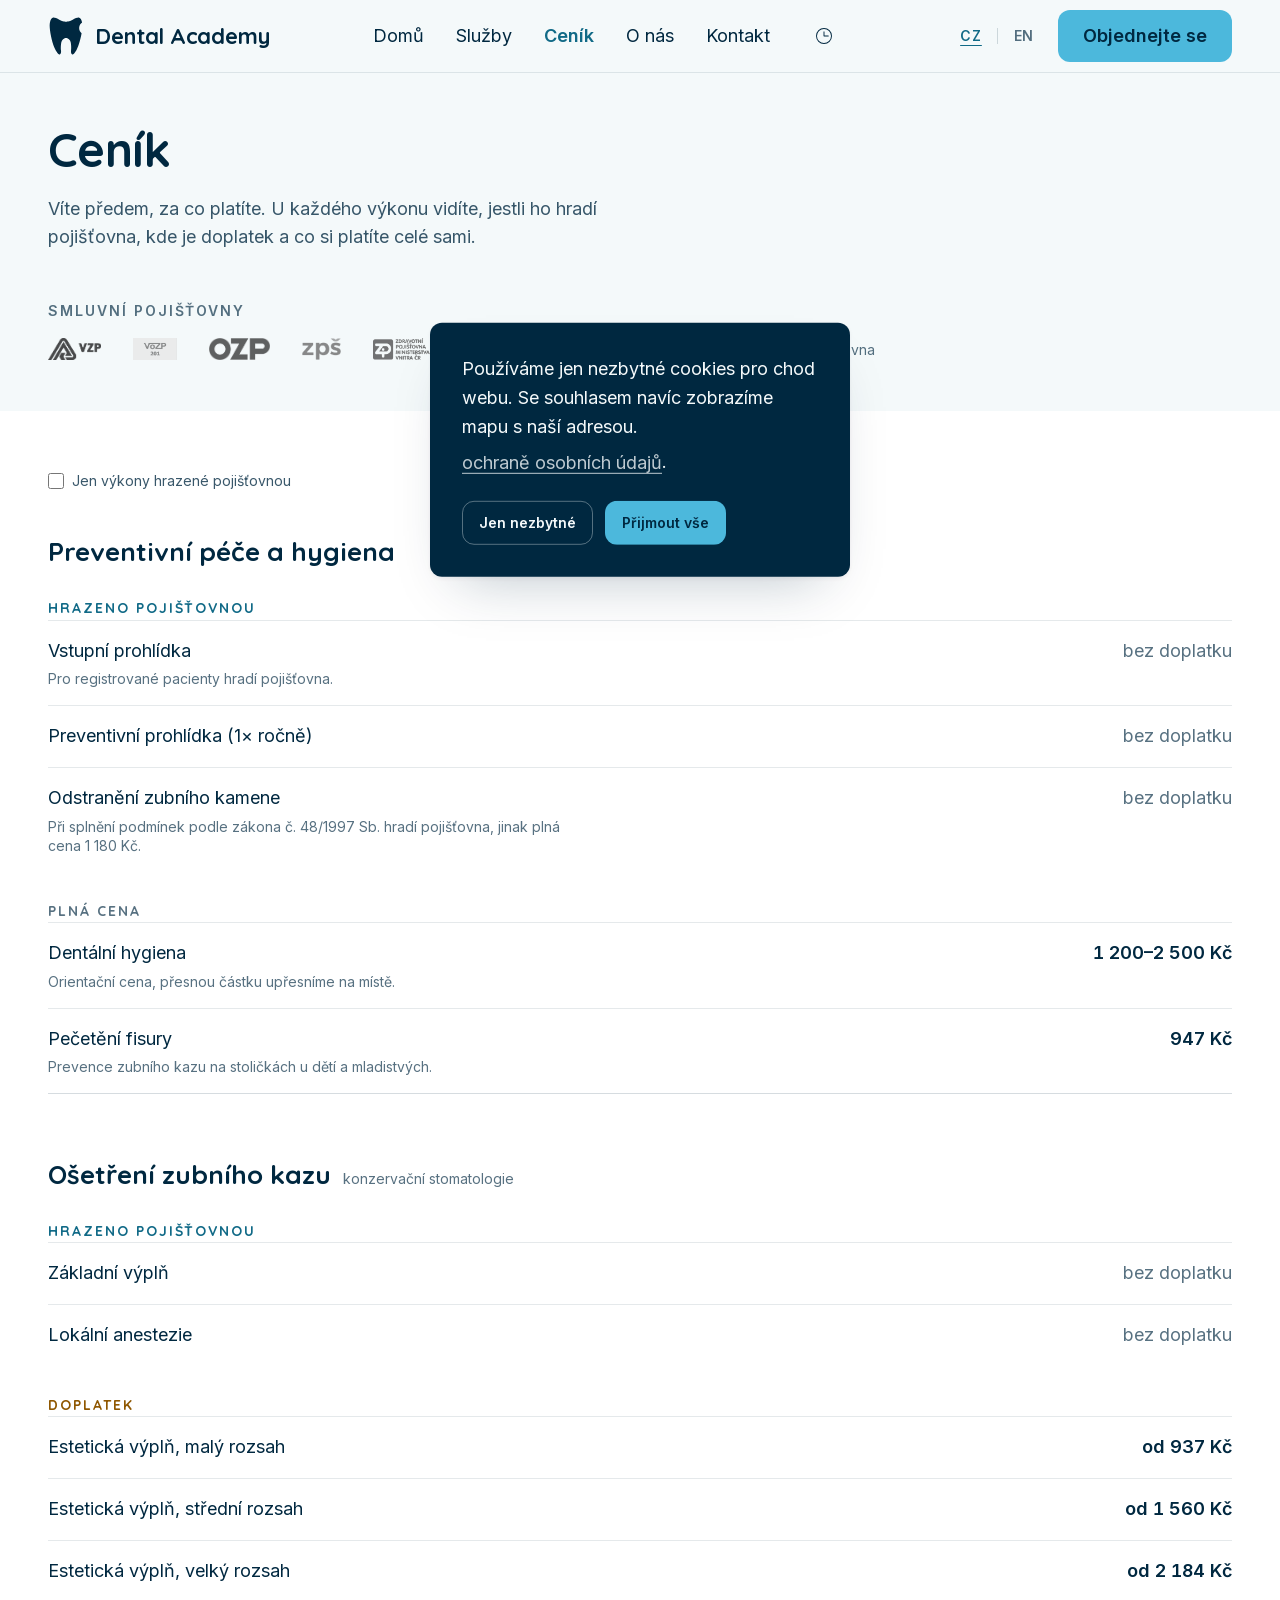
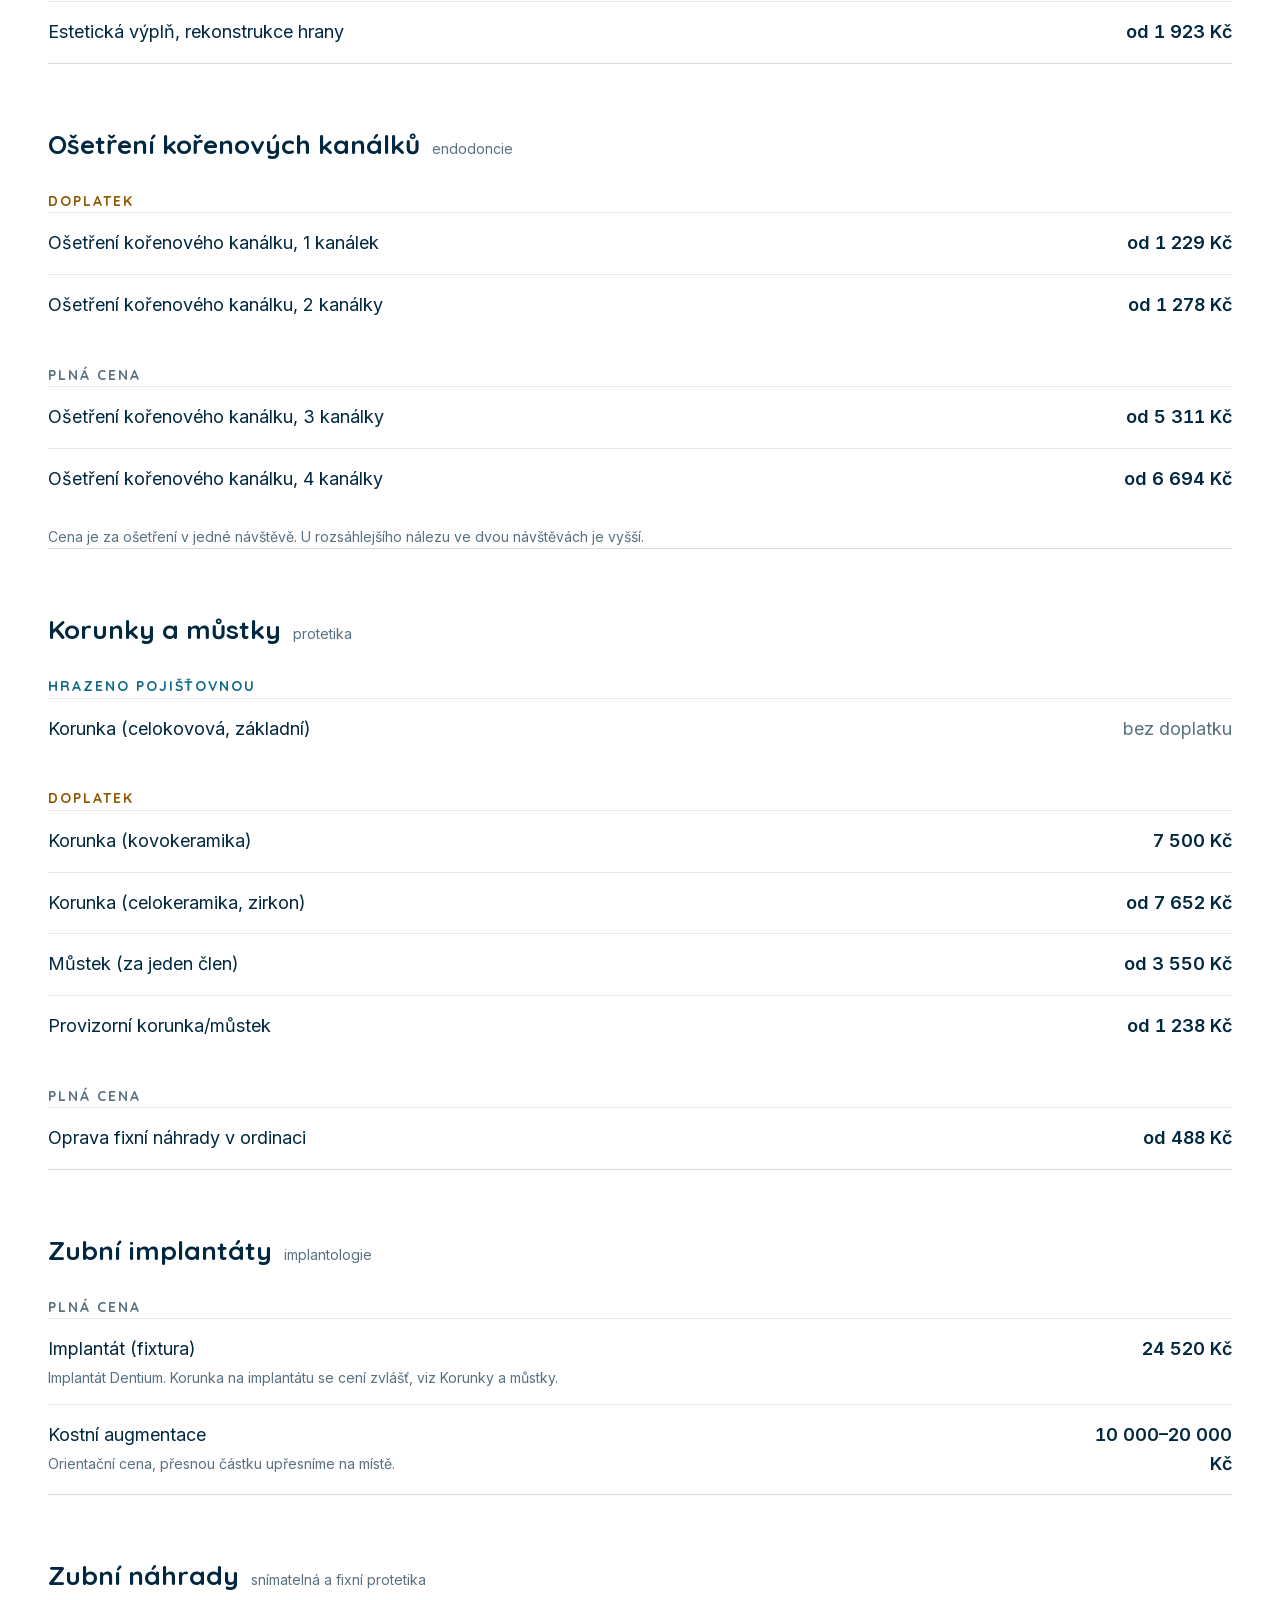
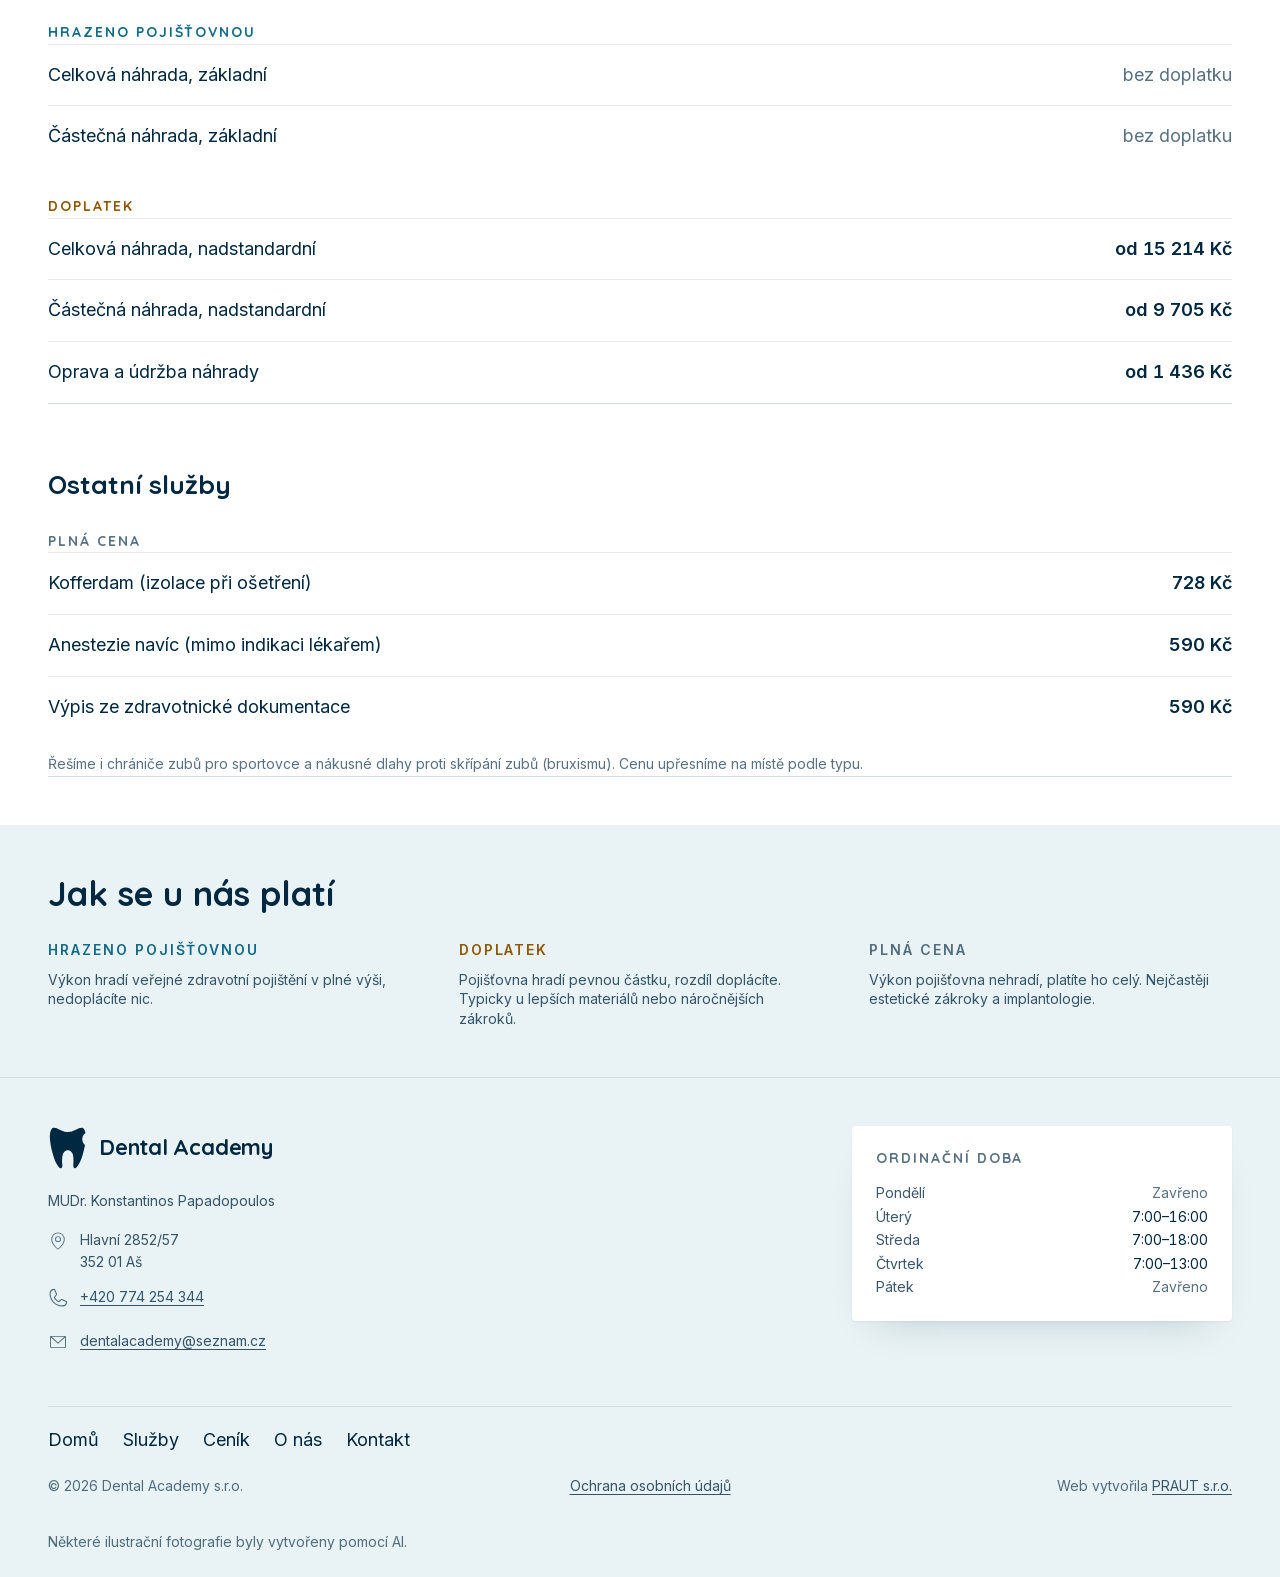
==== commit 058d041c: "Publish source 2ca5171: refine footer spacing and proportions" ====
--- a/cenik/index.html
+++ b/cenik/index.html
@@ -7,18 +7,18 @@
     <link rel="apple-touch-icon" href="apple-touch-icon.png">
 
   <style>@font-face{font-family:Quicksand;font-style:normal;font-weight:700;font-display:swap;src:url("./media/quicksand-700-latin-ext-optimized-O6MUIEZ3.woff2") format("woff2");unicode-range:U+0100-02BA,U+02BD-02C5,U+02C7-02CC,U+02CE-02D7,U+02DD-02FF,U+0304,U+0308,U+0329,U+1D00-1DBF,U+1E00-1E9F,U+1EF2-1EFF,U+2020,U+20A0-20AB,U+20AD-20C0,U+2113,U+2C60-2C7F,U+A720-A7FF}@font-face{font-family:Quicksand;font-style:normal;font-weight:700;font-display:swap;src:url("./media/quicksand-700-latin-optimized-QVDMFVZS.woff2") format("woff2");unicode-range:U+0000-00FF,U+0131,U+0152-0153,U+02BB-02BC,U+02C6,U+02DA,U+02DC,U+0304,U+0308,U+0329,U+2000-206F,U+20AC,U+2122,U+2191,U+2193,U+2212,U+2215,U+FEFF,U+FFFD}@font-face{font-family:Inter;font-style:normal;font-weight:400;font-display:swap;src:url("./media/inter-400-latin-ext-optimized-43ESOUTK.woff2") format("woff2");unicode-range:U+0100-02BA,U+02BD-02C5,U+02C7-02CC,U+02CE-02D7,U+02DD-02FF,U+0304,U+0308,U+0329,U+1D00-1DBF,U+1E00-1E9F,U+1EF2-1EFF,U+2020,U+20A0-20AB,U+20AD-20C0,U+2113,U+2C60-2C7F,U+A720-A7FF}@font-face{font-family:Inter;font-style:normal;font-weight:400;font-display:swap;src:url("./media/inter-400-latin-optimized-SEBSPGC4.woff2") format("woff2");unicode-range:U+0000-00FF,U+0131,U+0152-0153,U+02BB-02BC,U+02C6,U+02DA,U+02DC,U+0304,U+0308,U+0329,U+2000-206F,U+20AC,U+2122,U+2191,U+2193,U+2212,U+2215,U+FEFF,U+FFFD}@font-face{font-family:Inter;font-style:normal;font-weight:600;font-display:swap;src:url("./media/inter-600-latin-ext-optimized-PHTYKVMK.woff2") format("woff2");unicode-range:U+0100-02BA,U+02BD-02C5,U+02C7-02CC,U+02CE-02D7,U+02DD-02FF,U+0304,U+0308,U+0329,U+1D00-1DBF,U+1E00-1E9F,U+1EF2-1EFF,U+2020,U+20A0-20AB,U+20AD-20C0,U+2113,U+2C60-2C7F,U+A720-A7FF}@font-face{font-family:Inter;font-style:normal;font-weight:600;font-display:swap;src:url("./media/inter-600-latin-optimized-3DX67WTJ.woff2") format("woff2");unicode-range:U+0000-00FF,U+0131,U+0152-0153,U+02BB-02BC,U+02C6,U+02DA,U+02DC,U+0304,U+0308,U+0329,U+2000-206F,U+20AC,U+2122,U+2191,U+2193,U+2212,U+2215,U+FEFF,U+FFFD}:root{--da-navy-900: #002840;--da-turquoise-500: #4cb8dc;--da-turquoise-700: #116a87;--da-purple-500: #8c5096;--da-ice-050: #f4f9fa;--da-ice-100: #e9f3f5;--da-white: #ffffff;--da-red-600: #a23b2e;--da-amber-700: #8f5700;--surface: var(--da-ice-050);--panel: var(--da-white);--panel-tint: var(--da-ice-100);--panel-dark: var(--da-navy-900);--ink: var(--da-navy-900);--ink-soft: rgb(0 40 64 / .78);--ink-faint: rgb(0 40 64 / .66);--ink-ghost: rgb(0 40 64 / .1);--ink-inverse: var(--da-ice-050);--accent: var(--da-turquoise-700);--accent-vivid: var(--da-turquoise-500);--rare: var(--da-purple-500);--border: rgb(0 40 64 / .16);--border-soft: rgb(0 40 64 / .1);--good: var(--da-turquoise-700);--bad: var(--da-red-600);--warn: var(--da-amber-700);--font-heading: "Quicksand", sans-serif;--font-body: "Inter", sans-serif;--text-h1: clamp(30px, 4.2vw, 48px);--text-h2: clamp(26px, 3vw, 34px);--text-h3: clamp(22px, 2.2vw, 26px);--text-body: 18px;--text-small: 14px;--leading-h1: 1.2;--leading-h2: 1.25;--leading-h3: 1.3;--leading-body: 1.6;--leading-small: 1.4;--tracking-kicker: .14em;--space-1: 4px;--space-2: 8px;--space-3: 12px;--space-4: 16px;--space-5: 24px;--space-6: 32px;--space-7: 48px;--space-8: 64px;--space-9: 96px;--space-10: 128px;--radius-surface: 4px;--radius-control: 12px;--shadow-sm: 0 1px 2px rgb(0 40 64 / .05), 0 20px 40px -24px rgb(0 40 64 / .22);--shadow-md: 0 2px 4px rgb(0 40 64 / .06), 0 28px 56px -28px rgb(0 40 64 / .28);--motion-fast: .15s;--motion-medium: .25s;--motion-slow: .4s;--motion-zoom: .7s;--motion-crossfade: 2s;--motion-hero-interval: 4s;--ease: cubic-bezier(.4, 0, .2, 1);--z-base: 0;--z-sticky: 100;--z-dropdown: 200;--z-overlay: 300;--z-cookie: 400;--container: 1200px;--container-wide: 1440px;--gutter: clamp(16px, 4vw, 48px);--tap-target-min: 44px;--focus-ring-width: 3px;--focus-ring-offset: 2px;--focus-ring-color: var(--da-turquoise-700)}*,*:before,*:after{box-sizing:border-box}*{margin:0}html{scroll-behavior:smooth;scroll-padding-top:var(--space-9);-webkit-text-size-adjust:100%}body{background:var(--surface);color:var(--ink);font-family:var(--font-body);font-size:var(--text-body);line-height:var(--leading-body);font-weight:400;-webkit-font-smoothing:antialiased;text-rendering:optimizeLegibility;min-height:100dvh}h1,h2,h3,h4{font-family:var(--font-heading);font-weight:700;text-wrap:balance}h1{font-size:var(--text-h1);line-height:var(--leading-h1);letter-spacing:-.015em}h2{font-size:var(--text-h2);line-height:var(--leading-h2)}h3{font-size:var(--text-h3);line-height:var(--leading-h3)}p{text-wrap:pretty}a{color:var(--accent);text-underline-offset:.2em;transition:color var(--motion-fast) var(--ease)}img,svg{display:block;max-width:100%}input,button{font:inherit;color:inherit}@media(prefers-reduced-motion:reduce){html{scroll-behavior:auto}*,*:before,*:after{animation-duration:.01ms!important;animation-iteration-count:1!important;transition-duration:.01ms!important;scroll-behavior:auto!important}}
-</style><link rel="stylesheet" href="styles-Z6CKCNIZ.css" media="print" onload="this.media='all'"><noscript><link rel="stylesheet" href="styles-Z6CKCNIZ.css"></noscript><style ng-app-id="ng">main[_ngcontent-ng-c197762682]{display:block;outline:none}</style><meta name="description" content="Ceník zubní péče v ordinaci Dental Academy v Aši. Přehledně, co hradí pojišťovna a jaký je doplatek u jednotlivých výkonů."><meta name="robots" content="index, follow, max-image-preview:large"><meta property="og:title" content="Ceník, Dental Academy"><meta property="og:description" content="Ceník zubní péče v ordinaci Dental Academy v Aši. Přehledně, co hradí pojišťovna a jaký je doplatek u jednotlivých výkonů."><meta property="og:url" content="https://dentalacademyas.cz/cenik/"><meta property="og:type" content="website"><meta property="og:site_name" content="Dental Academy"><meta property="og:locale" content="cs_CZ"><meta property="og:image" content="https://dentalacademyas.cz/apple-touch-icon.png"><meta name="twitter:card" content="summary"><meta name="twitter:title" content="Ceník, Dental Academy"><meta name="twitter:description" content="Ceník zubní péče v ordinaci Dental Academy v Aši. Přehledně, co hradí pojišťovna a jaký je doplatek u jednotlivých výkonů."><style ng-app-id="ng">a[_ngcontent-ng-c2454751825]{position:absolute;z-index:var(--z-cookie);top:0;left:var(--space-4);transform:translateY(-120%);display:inline-flex;align-items:center;min-height:var(--tap-target-min);padding-inline:var(--space-5);background:var(--panel);color:var(--ink);border-radius:var(--radius-control);box-shadow:var(--shadow-md);text-decoration:none;font-weight:600;transition:transform var(--motion-fast) var(--ease)}a[_ngcontent-ng-c2454751825]:focus-visible{transform:translateY(var(--space-3))}</style><style ng-app-id="ng">header[_ngcontent-ng-c871143590]{position:sticky;top:0;z-index:var(--z-sticky);background:color-mix(in srgb,var(--surface) 88%,transparent);-webkit-backdrop-filter:blur(10px);backdrop-filter:blur(10px);border-bottom:1px solid var(--border-soft)}.bar[_ngcontent-ng-c871143590]{display:flex;align-items:center;justify-content:space-between;gap:var(--space-5);min-height:72px}.brand[_ngcontent-ng-c871143590]{display:inline-flex;color:var(--ink);text-decoration:none;flex:none}.desktop[_ngcontent-ng-c871143590]{display:none}nav.desktop[_ngcontent-ng-c871143590]   ul[_ngcontent-ng-c871143590]{list-style:none;padding:0;display:flex;align-items:center;gap:var(--space-6)}.hours[_ngcontent-ng-c871143590]{position:relative}.hours[_ngcontent-ng-c871143590]   summary[_ngcontent-ng-c871143590]{display:inline-flex;align-items:center;justify-content:center;min-width:var(--tap-target-min);min-height:var(--tap-target-min);color:var(--ink);cursor:pointer;list-style:none;transition:color var(--motion-fast) var(--ease)}.hours[_ngcontent-ng-c871143590]   summary[_ngcontent-ng-c871143590]::-webkit-details-marker{display:none}.hours[_ngcontent-ng-c871143590]   summary[_ngcontent-ng-c871143590]:hover, .hours[open][_ngcontent-ng-c871143590]   summary[_ngcontent-ng-c871143590]{color:var(--accent)}.hours-card[_ngcontent-ng-c871143590]{position:absolute;top:calc(100% + var(--space-3));right:0;z-index:var(--z-dropdown);padding:var(--space-4) var(--space-5);background:var(--panel);border-radius:var(--radius-surface);box-shadow:var(--shadow-md)}.hours-card[_ngcontent-ng-c871143590]   dl[_ngcontent-ng-c871143590]{margin:0;display:grid;grid-template-columns:auto 1fr;gap:var(--space-1) var(--space-4);font-size:var(--text-small);line-height:var(--leading-small);white-space:nowrap}.hours-card[_ngcontent-ng-c871143590]   dt[_ngcontent-ng-c871143590]{color:var(--ink-soft)}.hours-card[_ngcontent-ng-c871143590]   dd[_ngcontent-ng-c871143590]{margin:0;font-variant-numeric:tabular-nums}.hours-card[_ngcontent-ng-c871143590]   dd.closed[_ngcontent-ng-c871143590]{color:var(--ink-faint)}.actions[_ngcontent-ng-c871143590]{display:flex;align-items:center;gap:var(--space-3);flex:none}.burger[_ngcontent-ng-c871143590]{display:inline-flex;align-items:center;justify-content:center;min-width:var(--tap-target-min);min-height:var(--tap-target-min);background:transparent;border:0;border-radius:var(--radius-control);color:var(--ink);cursor:pointer;transition:background-color var(--motion-fast) var(--ease)}.burger[_ngcontent-ng-c871143590]:hover{background:var(--ink-ghost)}.cta[_ngcontent-ng-c871143590]{display:none}@media(min-width:480px){.cta[_ngcontent-ng-c871143590]{display:inline-flex}}@media(min-width:1280px){.desktop[_ngcontent-ng-c871143590]{display:inline-flex}.burger[_ngcontent-ng-c871143590]{display:none}}</style><style ng-app-id="ng">[_nghost-ng-c1360616720]{display:contents}.banner[_ngcontent-ng-c1360616720]{position:fixed;top:50%;left:50%;transform:translate(-50%,-50%);z-index:var(--z-cookie);width:calc(100% - var(--space-4) * 2);max-width:420px;display:grid;gap:var(--space-4);padding:var(--space-6);background:var(--panel-dark);border-radius:var(--radius-control);box-shadow:var(--shadow-md);--ink: var(--ink-inverse);--ink-soft: rgb(244 249 250 / .78);--border: rgb(244 249 250 / .35);--accent: var(--accent-vivid);color:var(--ink);animation:_ngcontent-ng-c1360616720_fade-in var(--motion-slow) var(--ease)}.actions[_ngcontent-ng-c1360616720]{display:flex;flex-wrap:wrap;gap:var(--space-3)}@keyframes _ngcontent-ng-c1360616720_fade-in{0%{opacity:0;transform:translate(-50%,-50%) scale(.96)}to{opacity:1;transform:translate(-50%,-50%) scale(1)}}</style><style ng-app-id="ng">[_nghost-ng-c3181076983]{display:block;width:min(100% - 2 * var(--gutter),var(--_max, var(--container)));margin-inline:auto}</style><style ng-app-id="ng">[_nghost-ng-c3826198548]{display:inline-flex;align-items:center;gap:var(--space-3);color:inherit}.mark[_ngcontent-ng-c3826198548]{height:max(32px,1px * var(--_size, 40));width:auto;aspect-ratio:103.21/116.48}.wordmark[_ngcontent-ng-c3826198548]{font-family:var(--font-heading);font-weight:700;font-size:clamp(18px,2vw,22px);line-height:1.1;letter-spacing:-.01em;white-space:nowrap}</style><style ng-app-id="ng">[_nghost-ng-c3883181231]{display:inline-flex;flex:none;color:inherit}svg[_ngcontent-ng-c3883181231]{width:calc(1px * var(--_size, 24));height:calc(1px * var(--_size, 24))}</style><style ng-app-id="ng">nav[_ngcontent-ng-c47568377]{display:inline-flex;align-items:center;gap:var(--space-1)}a[_ngcontent-ng-c47568377]{display:inline-flex;align-items:center;justify-content:center;min-width:var(--tap-target-min);min-height:var(--tap-target-min);color:var(--ink-faint);text-decoration:none;font-size:var(--text-small);font-weight:600;letter-spacing:.06em;border-radius:var(--radius-control);transition:color var(--motion-fast) var(--ease)}a[_ngcontent-ng-c47568377]:hover{color:var(--ink)}a.is-current[_ngcontent-ng-c47568377]{color:var(--accent);text-decoration:underline;text-underline-offset:.3em}.sep[_ngcontent-ng-c47568377]{width:1px;height:16px;background:var(--border)}.sr-only[_ngcontent-ng-c47568377]{position:absolute;width:1px;height:1px;padding:0;margin:-1px;overflow:hidden;clip-path:inset(50%);white-space:nowrap;border:0}</style><style ng-app-id="ng">[_nghost-ng-c1597601124]{display:inline-flex;align-items:center;justify-content:center;gap:var(--space-2);border-radius:var(--radius-control);border:1px solid transparent;font-family:var(--font-body);font-weight:600;line-height:1.2;text-align:center;text-decoration:none;cursor:pointer;max-width:100%;transition:background-color var(--motion-fast) var(--ease),border-color var(--motion-fast) var(--ease),color var(--motion-fast) var(--ease)}.size-sm[_nghost-ng-c1597601124]{min-height:var(--tap-target-min);padding-inline:var(--space-4);font-size:var(--text-small)}.size-md[_nghost-ng-c1597601124]{min-height:52px;padding-inline:var(--space-5);font-size:var(--text-body)}.size-lg[_nghost-ng-c1597601124]{min-height:60px;padding-inline:var(--space-6);font-size:var(--text-body)}.appearance-primary[_nghost-ng-c1597601124]{background:var(--accent-vivid);color:var(--da-navy-900)}.appearance-primary[_nghost-ng-c1597601124]:hover{background:var(--accent);color:var(--ink-inverse)}.appearance-secondary[_nghost-ng-c1597601124]{background:transparent;border-color:var(--border);color:var(--ink)}.appearance-secondary[_nghost-ng-c1597601124]:hover{border-color:var(--accent);color:var(--accent)}.appearance-ghost[_nghost-ng-c1597601124]{background:transparent;color:var(--accent);padding-inline:var(--space-3)}.appearance-ghost[_nghost-ng-c1597601124]:hover{background:var(--ink-ghost)}.is-full[_nghost-ng-c1597601124]{width:100%}.is-loading[_nghost-ng-c1597601124], [disabled][_nghost-ng-c1597601124]{opacity:.55;cursor:not-allowed;pointer-events:none}</style><style ng-app-id="ng">[_nghost-ng-c4016984144]{color:var(--accent);text-underline-offset:.2em;transition:color var(--motion-fast) var(--ease)}.variant-inline[_nghost-ng-c4016984144]{text-decoration:underline}.variant-inline[_nghost-ng-c4016984144]:hover{color:var(--ink)}.variant-nav[_nghost-ng-c4016984144]{color:var(--ink);text-decoration:none;display:inline-flex;align-items:center;min-height:var(--tap-target-min)}.variant-nav[_nghost-ng-c4016984144]:hover{color:var(--accent)}.variant-quiet[_nghost-ng-c4016984144]{color:var(--ink-soft);text-decoration:underline;text-decoration-color:currentColor;display:inline-flex;align-items:center;min-height:var(--tap-target-min)}.variant-quiet[_nghost-ng-c4016984144]:hover{color:var(--ink)}.is-active[_nghost-ng-c4016984144]{color:var(--accent);font-weight:700}</style><style ng-app-id="ng">footer[_ngcontent-ng-c2189044931]{background:var(--panel-tint);border-top:1px solid var(--border-soft);padding-block:var(--space-7) var(--space-6)}.grid[_ngcontent-ng-c2189044931]{display:grid;grid-template-columns:minmax(0,1fr);align-items:start;gap:var(--space-6)}@media(min-width:768px){.grid[_ngcontent-ng-c2189044931]{grid-template-columns:minmax(0,3fr) minmax(0,2fr);gap:var(--space-7)}}.brand[_ngcontent-ng-c2189044931]{min-width:0}h2[_ngcontent-ng-c2189044931]{font-size:var(--text-small);letter-spacing:var(--tracking-kicker);text-transform:uppercase;color:var(--ink-faint);margin-bottom:var(--space-4)}.card[_ngcontent-ng-c2189044931]{padding:var(--space-5);background:var(--panel);border-radius:var(--radius-surface);box-shadow:var(--shadow-sm)}.doctor[_ngcontent-ng-c2189044931]{margin-top:var(--space-3);color:var(--ink-soft);font-size:var(--text-small)}.contact[_ngcontent-ng-c2189044931], .links[_ngcontent-ng-c2189044931], .legal[_ngcontent-ng-c2189044931]{list-style:none;padding:0}.contact[_ngcontent-ng-c2189044931]{display:grid;gap:var(--space-2);margin-top:var(--space-4)}.contact[_ngcontent-ng-c2189044931]   li[_ngcontent-ng-c2189044931]{display:grid;grid-template-columns:auto minmax(0,1fr);gap:var(--space-3);align-items:start;color:var(--ink-soft)}.contact[_ngcontent-ng-c2189044931]   da-icon[_ngcontent-ng-c2189044931]{margin-top:2px;color:var(--ink-faint)}.contact[_ngcontent-ng-c2189044931]   a[_ngcontent-ng-c2189044931], .contact[_ngcontent-ng-c2189044931]   span[_ngcontent-ng-c2189044931]{min-width:0;max-width:100%;overflow-wrap:anywhere}.hours[_ngcontent-ng-c2189044931]{margin:0;display:grid;grid-template-columns:minmax(0,1fr) auto;gap:var(--space-1) var(--space-4);font-size:var(--text-small);line-height:var(--leading-small)}.hours[_ngcontent-ng-c2189044931]   dt[_ngcontent-ng-c2189044931]{color:var(--ink-soft)}.hours[_ngcontent-ng-c2189044931]   dd[_ngcontent-ng-c2189044931]{margin:0;text-align:right;font-variant-numeric:tabular-nums}.hours[_ngcontent-ng-c2189044931]   dd.closed[_ngcontent-ng-c2189044931]{color:var(--ink-faint)}.navigation[_ngcontent-ng-c2189044931]{margin-top:var(--space-6);padding-block:var(--space-4);border-top:1px solid var(--border-soft)}.links[_ngcontent-ng-c2189044931], .legal[_ngcontent-ng-c2189044931]{display:flex;flex-wrap:wrap;align-items:center;gap:var(--space-2) var(--space-5)}.bottom[_ngcontent-ng-c2189044931]{display:flex;flex-wrap:wrap;align-items:center;justify-content:space-between;gap:var(--space-2) var(--space-5)}.copyright[_ngcontent-ng-c2189044931], .credit[_ngcontent-ng-c2189044931], .ai-note[_ngcontent-ng-c2189044931]{font-size:var(--text-small);color:var(--ink-faint)}.copyright[_ngcontent-ng-c2189044931], .credit[_ngcontent-ng-c2189044931]{min-width:0;overflow-wrap:anywhere}.ai-note[_ngcontent-ng-c2189044931]{margin-top:var(--space-3)}</style><style ng-app-id="ng">.lede[_ngcontent-ng-c1748151319]{margin-top:var(--space-4);max-width:56ch;color:var(--ink-soft)}.insurers[_ngcontent-ng-c1748151319]{margin-top:var(--space-7)}.insurers-label[_ngcontent-ng-c1748151319]{display:block;margin-bottom:var(--space-3);font-size:var(--text-small);font-weight:600;letter-spacing:var(--tracking-kicker);text-transform:uppercase;color:var(--ink-faint)}.insurers[_ngcontent-ng-c1748151319]   ul[_ngcontent-ng-c1748151319]{display:flex;flex-wrap:wrap;align-items:center;gap:var(--space-6);list-style:none;margin:0;padding:0}.insurers[_ngcontent-ng-c1748151319]   img[_ngcontent-ng-c1748151319]{height:22px;width:auto;max-width:120px;object-fit:contain;filter:grayscale(1);opacity:.7}.insurer-name[_ngcontent-ng-c1748151319]{font-size:var(--text-small);color:var(--ink-faint)}.list[_ngcontent-ng-c1748151319]{margin-top:var(--space-6);border-bottom:1px solid var(--border)}.empty[_ngcontent-ng-c1748151319]{margin-top:var(--space-7);padding:var(--space-6);background:var(--surface);border-radius:var(--radius-surface);color:var(--ink-soft);max-width:60ch}.empty[_ngcontent-ng-c1748151319]   a[_ngcontent-ng-c1748151319]{color:var(--accent)}.legend[_ngcontent-ng-c1748151319]   h2[_ngcontent-ng-c1748151319]{margin-bottom:var(--space-5)}.legend[_ngcontent-ng-c1748151319]   dl[_ngcontent-ng-c1748151319]{display:grid;gap:var(--space-5)}@media(min-width:768px){.legend[_ngcontent-ng-c1748151319]   dl[_ngcontent-ng-c1748151319]{grid-template-columns:repeat(auto-fit,minmax(240px,1fr));gap:var(--space-7)}}.legend[_ngcontent-ng-c1748151319]   dt[_ngcontent-ng-c1748151319]{font-size:var(--text-small);font-weight:600;letter-spacing:var(--tracking-kicker);text-transform:uppercase;margin-bottom:var(--space-2)}.legend[_ngcontent-ng-c1748151319]   dt.covered[_ngcontent-ng-c1748151319]{color:var(--good)}.legend[_ngcontent-ng-c1748151319]   dt.partial[_ngcontent-ng-c1748151319]{color:var(--warn)}.legend[_ngcontent-ng-c1748151319]   dt.full[_ngcontent-ng-c1748151319]{color:var(--ink-faint)}.legend[_ngcontent-ng-c1748151319]   dd[_ngcontent-ng-c1748151319]{margin:0;color:var(--ink-soft);font-size:var(--text-small);line-height:var(--leading-small)}.sr-only[_ngcontent-ng-c1748151319]{position:absolute;width:1px;height:1px;padding:0;margin:-1px;overflow:hidden;clip-path:inset(50%);white-space:nowrap;border:0}</style><style ng-app-id="ng">[_nghost-ng-c2319155291]{display:block}.tone-surface[_nghost-ng-c2319155291]{background:var(--surface)}.tone-panel[_nghost-ng-c2319155291]{background:var(--panel)}.tone-tint[_nghost-ng-c2319155291]{background:var(--panel-tint)}.tone-dark[_nghost-ng-c2319155291]{background:var(--panel-dark);--ink: var(--ink-inverse);--ink-soft: rgb(244 249 250 / .78);--ink-faint: rgb(244 249 250 / .62);--ink-ghost: rgb(244 249 250 / .12);--border: rgb(244 249 250 / .35);--border-soft: rgb(244 249 250 / .18);--accent: var(--accent-vivid);color:var(--ink)}.spacing-tight[_nghost-ng-c2319155291]{padding-block:var(--space-7)}.spacing-normal[_nghost-ng-c2319155291]{padding-block:var(--space-9)}.spacing-loose[_nghost-ng-c2319155291]{padding-block:var(--space-10)}</style><style ng-app-id="ng">[_nghost-ng-c3267494051]{display:block}.bar[_ngcontent-ng-c3267494051]{display:flex;flex-wrap:wrap;align-items:center;gap:var(--space-4)}.toggle[_ngcontent-ng-c3267494051]{display:inline-flex;align-items:center;gap:var(--space-2);min-height:var(--tap-target-min);cursor:pointer;-webkit-user-select:none;user-select:none;color:var(--ink-soft);font-size:var(--text-small)}.toggle[_ngcontent-ng-c3267494051]   input[_ngcontent-ng-c3267494051]{width:16px;height:16px;accent-color:var(--accent);cursor:pointer;flex:none}</style><link rel="canonical" href="https://dentalacademyas.cz/cenik/"><link rel="alternate" href="https://dentalacademyas.cz/cenik/" hreflang="cs"><link rel="alternate" href="https://dentalacademyas.cz/en/prices/" hreflang="en"><link rel="alternate" href="https://dentalacademyas.cz/cenik/" hreflang="x-default"><script id="clinic-schema" type="application/ld+json">{"@context":"https://schema.org","@type":"Dentist","@id":"https://dentalacademyas.cz/#clinic","name":"Dental Academy s.r.o.","url":"https://dentalacademyas.cz/","telephone":"+420 774 254 344","email":"dentalacademy@seznam.cz","address":{"@type":"PostalAddress","streetAddress":"Hlavní 2852/57","addressLocality":"Aš","postalCode":"352 01","addressCountry":"CZ"},"openingHoursSpecification":[{"@type":"OpeningHoursSpecification","dayOfWeek":"Tuesday","opens":"07:00","closes":"16:00"},{"@type":"OpeningHoursSpecification","dayOfWeek":"Wednesday","opens":"07:00","closes":"18:00"},{"@type":"OpeningHoursSpecification","dayOfWeek":"Thursday","opens":"07:00","closes":"13:00"}]}</script><style ng-app-id="ng">[_nghost-ng-c1108738342]{display:block;padding-top:var(--space-8);border-top:1px solid var(--border)}[_nghost-ng-c1108738342]:first-of-type{padding-top:0;border-top:0}.heading[_ngcontent-ng-c1108738342]{margin:0}.title[_ngcontent-ng-c1108738342]{display:flex;flex-wrap:wrap;align-items:baseline;gap:var(--space-3);font-family:var(--font-heading);font-weight:700;font-size:var(--text-h3);line-height:var(--leading-h3);color:var(--ink)}.term[_ngcontent-ng-c1108738342]{font-family:var(--font-body);font-weight:400;font-size:var(--text-small);color:var(--ink-faint)}.status-group[_ngcontent-ng-c1108738342]{margin-top:var(--space-4)}.status-heading[_ngcontent-ng-c1108738342]{margin:0;padding-top:var(--space-3);font-size:var(--text-small);font-weight:600;letter-spacing:var(--tracking-kicker);text-transform:uppercase}.state-covered[_ngcontent-ng-c1108738342]{color:var(--good)}.state-partial[_ngcontent-ng-c1108738342]{color:var(--warn)}.state-full[_ngcontent-ng-c1108738342]{color:var(--ink-faint)}.category-note[_ngcontent-ng-c1108738342]{margin-top:var(--space-4);font-size:var(--text-small);color:var(--ink-faint)}</style><style ng-app-id="ng">[_nghost-ng-c1970541479]{display:block}.row[_ngcontent-ng-c1970541479]{display:grid;gap:var(--space-1) var(--space-5);padding-block:var(--space-4);border-top:1px solid var(--border-soft);grid-template-columns:minmax(0,1fr) minmax(0,auto);align-items:baseline}.main[_ngcontent-ng-c1970541479]{display:grid;gap:var(--space-1)}.name[_ngcontent-ng-c1970541479]{color:var(--ink)}.note[_ngcontent-ng-c1970541479]{font-size:var(--text-small);line-height:var(--leading-small);color:var(--ink-faint);max-width:60ch}.price[_ngcontent-ng-c1970541479]{text-align:right;font-weight:600;font-variant-numeric:tabular-nums;white-space:normal;overflow-wrap:anywhere;max-width:12ch}.free[_ngcontent-ng-c1970541479]{font-weight:400;color:var(--ink-faint)}</style></head>
+</style><link rel="stylesheet" href="styles-Z6CKCNIZ.css" media="print" onload="this.media='all'"><noscript><link rel="stylesheet" href="styles-Z6CKCNIZ.css"></noscript><style ng-app-id="ng">main[_ngcontent-ng-c197762682]{display:block;outline:none}</style><meta name="description" content="Ceník zubní péče v ordinaci Dental Academy v Aši. Přehledně, co hradí pojišťovna a jaký je doplatek u jednotlivých výkonů."><meta name="robots" content="index, follow, max-image-preview:large"><meta property="og:title" content="Ceník, Dental Academy"><meta property="og:description" content="Ceník zubní péče v ordinaci Dental Academy v Aši. Přehledně, co hradí pojišťovna a jaký je doplatek u jednotlivých výkonů."><meta property="og:url" content="https://dentalacademyas.cz/cenik/"><meta property="og:type" content="website"><meta property="og:site_name" content="Dental Academy"><meta property="og:locale" content="cs_CZ"><meta property="og:image" content="https://dentalacademyas.cz/apple-touch-icon.png"><meta name="twitter:card" content="summary"><meta name="twitter:title" content="Ceník, Dental Academy"><meta name="twitter:description" content="Ceník zubní péče v ordinaci Dental Academy v Aši. Přehledně, co hradí pojišťovna a jaký je doplatek u jednotlivých výkonů."><style ng-app-id="ng">a[_ngcontent-ng-c2454751825]{position:absolute;z-index:var(--z-cookie);top:0;left:var(--space-4);transform:translateY(-120%);display:inline-flex;align-items:center;min-height:var(--tap-target-min);padding-inline:var(--space-5);background:var(--panel);color:var(--ink);border-radius:var(--radius-control);box-shadow:var(--shadow-md);text-decoration:none;font-weight:600;transition:transform var(--motion-fast) var(--ease)}a[_ngcontent-ng-c2454751825]:focus-visible{transform:translateY(var(--space-3))}</style><style ng-app-id="ng">header[_ngcontent-ng-c871143590]{position:sticky;top:0;z-index:var(--z-sticky);background:color-mix(in srgb,var(--surface) 88%,transparent);-webkit-backdrop-filter:blur(10px);backdrop-filter:blur(10px);border-bottom:1px solid var(--border-soft)}.bar[_ngcontent-ng-c871143590]{display:flex;align-items:center;justify-content:space-between;gap:var(--space-5);min-height:72px}.brand[_ngcontent-ng-c871143590]{display:inline-flex;color:var(--ink);text-decoration:none;flex:none}.desktop[_ngcontent-ng-c871143590]{display:none}nav.desktop[_ngcontent-ng-c871143590]   ul[_ngcontent-ng-c871143590]{list-style:none;padding:0;display:flex;align-items:center;gap:var(--space-6)}.hours[_ngcontent-ng-c871143590]{position:relative}.hours[_ngcontent-ng-c871143590]   summary[_ngcontent-ng-c871143590]{display:inline-flex;align-items:center;justify-content:center;min-width:var(--tap-target-min);min-height:var(--tap-target-min);color:var(--ink);cursor:pointer;list-style:none;transition:color var(--motion-fast) var(--ease)}.hours[_ngcontent-ng-c871143590]   summary[_ngcontent-ng-c871143590]::-webkit-details-marker{display:none}.hours[_ngcontent-ng-c871143590]   summary[_ngcontent-ng-c871143590]:hover, .hours[open][_ngcontent-ng-c871143590]   summary[_ngcontent-ng-c871143590]{color:var(--accent)}.hours-card[_ngcontent-ng-c871143590]{position:absolute;top:calc(100% + var(--space-3));right:0;z-index:var(--z-dropdown);padding:var(--space-4) var(--space-5);background:var(--panel);border-radius:var(--radius-surface);box-shadow:var(--shadow-md)}.hours-card[_ngcontent-ng-c871143590]   dl[_ngcontent-ng-c871143590]{margin:0;display:grid;grid-template-columns:auto 1fr;gap:var(--space-1) var(--space-4);font-size:var(--text-small);line-height:var(--leading-small);white-space:nowrap}.hours-card[_ngcontent-ng-c871143590]   dt[_ngcontent-ng-c871143590]{color:var(--ink-soft)}.hours-card[_ngcontent-ng-c871143590]   dd[_ngcontent-ng-c871143590]{margin:0;font-variant-numeric:tabular-nums}.hours-card[_ngcontent-ng-c871143590]   dd.closed[_ngcontent-ng-c871143590]{color:var(--ink-faint)}.actions[_ngcontent-ng-c871143590]{display:flex;align-items:center;gap:var(--space-3);flex:none}.burger[_ngcontent-ng-c871143590]{display:inline-flex;align-items:center;justify-content:center;min-width:var(--tap-target-min);min-height:var(--tap-target-min);background:transparent;border:0;border-radius:var(--radius-control);color:var(--ink);cursor:pointer;transition:background-color var(--motion-fast) var(--ease)}.burger[_ngcontent-ng-c871143590]:hover{background:var(--ink-ghost)}.cta[_ngcontent-ng-c871143590]{display:none}@media(min-width:480px){.cta[_ngcontent-ng-c871143590]{display:inline-flex}}@media(min-width:1280px){.desktop[_ngcontent-ng-c871143590]{display:inline-flex}.burger[_ngcontent-ng-c871143590]{display:none}}</style><style ng-app-id="ng">[_nghost-ng-c1360616720]{display:contents}.banner[_ngcontent-ng-c1360616720]{position:fixed;top:50%;left:50%;transform:translate(-50%,-50%);z-index:var(--z-cookie);width:calc(100% - var(--space-4) * 2);max-width:420px;display:grid;gap:var(--space-4);padding:var(--space-6);background:var(--panel-dark);border-radius:var(--radius-control);box-shadow:var(--shadow-md);--ink: var(--ink-inverse);--ink-soft: rgb(244 249 250 / .78);--border: rgb(244 249 250 / .35);--accent: var(--accent-vivid);color:var(--ink);animation:_ngcontent-ng-c1360616720_fade-in var(--motion-slow) var(--ease)}.actions[_ngcontent-ng-c1360616720]{display:flex;flex-wrap:wrap;gap:var(--space-3)}@keyframes _ngcontent-ng-c1360616720_fade-in{0%{opacity:0;transform:translate(-50%,-50%) scale(.96)}to{opacity:1;transform:translate(-50%,-50%) scale(1)}}</style><style ng-app-id="ng">[_nghost-ng-c3181076983]{display:block;width:min(100% - 2 * var(--gutter),var(--_max, var(--container)));margin-inline:auto}</style><style ng-app-id="ng">[_nghost-ng-c3826198548]{display:inline-flex;align-items:center;gap:var(--space-3);color:inherit}.mark[_ngcontent-ng-c3826198548]{height:max(32px,1px * var(--_size, 40));width:auto;aspect-ratio:103.21/116.48}.wordmark[_ngcontent-ng-c3826198548]{font-family:var(--font-heading);font-weight:700;font-size:clamp(18px,2vw,22px);line-height:1.1;letter-spacing:-.01em;white-space:nowrap}</style><style ng-app-id="ng">[_nghost-ng-c3883181231]{display:inline-flex;flex:none;color:inherit}svg[_ngcontent-ng-c3883181231]{width:calc(1px * var(--_size, 24));height:calc(1px * var(--_size, 24))}</style><style ng-app-id="ng">nav[_ngcontent-ng-c47568377]{display:inline-flex;align-items:center;gap:var(--space-1)}a[_ngcontent-ng-c47568377]{display:inline-flex;align-items:center;justify-content:center;min-width:var(--tap-target-min);min-height:var(--tap-target-min);color:var(--ink-faint);text-decoration:none;font-size:var(--text-small);font-weight:600;letter-spacing:.06em;border-radius:var(--radius-control);transition:color var(--motion-fast) var(--ease)}a[_ngcontent-ng-c47568377]:hover{color:var(--ink)}a.is-current[_ngcontent-ng-c47568377]{color:var(--accent);text-decoration:underline;text-underline-offset:.3em}.sep[_ngcontent-ng-c47568377]{width:1px;height:16px;background:var(--border)}.sr-only[_ngcontent-ng-c47568377]{position:absolute;width:1px;height:1px;padding:0;margin:-1px;overflow:hidden;clip-path:inset(50%);white-space:nowrap;border:0}</style><style ng-app-id="ng">[_nghost-ng-c1597601124]{display:inline-flex;align-items:center;justify-content:center;gap:var(--space-2);border-radius:var(--radius-control);border:1px solid transparent;font-family:var(--font-body);font-weight:600;line-height:1.2;text-align:center;text-decoration:none;cursor:pointer;max-width:100%;transition:background-color var(--motion-fast) var(--ease),border-color var(--motion-fast) var(--ease),color var(--motion-fast) var(--ease)}.size-sm[_nghost-ng-c1597601124]{min-height:var(--tap-target-min);padding-inline:var(--space-4);font-size:var(--text-small)}.size-md[_nghost-ng-c1597601124]{min-height:52px;padding-inline:var(--space-5);font-size:var(--text-body)}.size-lg[_nghost-ng-c1597601124]{min-height:60px;padding-inline:var(--space-6);font-size:var(--text-body)}.appearance-primary[_nghost-ng-c1597601124]{background:var(--accent-vivid);color:var(--da-navy-900)}.appearance-primary[_nghost-ng-c1597601124]:hover{background:var(--accent);color:var(--ink-inverse)}.appearance-secondary[_nghost-ng-c1597601124]{background:transparent;border-color:var(--border);color:var(--ink)}.appearance-secondary[_nghost-ng-c1597601124]:hover{border-color:var(--accent);color:var(--accent)}.appearance-ghost[_nghost-ng-c1597601124]{background:transparent;color:var(--accent);padding-inline:var(--space-3)}.appearance-ghost[_nghost-ng-c1597601124]:hover{background:var(--ink-ghost)}.is-full[_nghost-ng-c1597601124]{width:100%}.is-loading[_nghost-ng-c1597601124], [disabled][_nghost-ng-c1597601124]{opacity:.55;cursor:not-allowed;pointer-events:none}</style><style ng-app-id="ng">[_nghost-ng-c4016984144]{color:var(--accent);text-underline-offset:.2em;transition:color var(--motion-fast) var(--ease)}.variant-inline[_nghost-ng-c4016984144]{text-decoration:underline}.variant-inline[_nghost-ng-c4016984144]:hover{color:var(--ink)}.variant-nav[_nghost-ng-c4016984144]{color:var(--ink);text-decoration:none;display:inline-flex;align-items:center;min-height:var(--tap-target-min)}.variant-nav[_nghost-ng-c4016984144]:hover{color:var(--accent)}.variant-quiet[_nghost-ng-c4016984144]{color:var(--ink-soft);text-decoration:underline;text-decoration-color:currentColor;display:inline-flex;align-items:center;min-height:var(--tap-target-min)}.variant-quiet[_nghost-ng-c4016984144]:hover{color:var(--ink)}.is-active[_nghost-ng-c4016984144]{color:var(--accent);font-weight:700}</style><style ng-app-id="ng">footer[_ngcontent-ng-c2189044931]{background:var(--panel-tint);border-top:1px solid var(--border-soft);padding-block:var(--space-7) var(--space-5)}.grid[_ngcontent-ng-c2189044931]{display:grid;grid-template-columns:minmax(0,1fr);align-items:start;gap:var(--space-6)}@media(min-width:768px){.grid[_ngcontent-ng-c2189044931]{grid-template-columns:minmax(0,3fr) minmax(0,2fr);gap:var(--space-7)}}.grid[_ngcontent-ng-c2189044931] > .card[_ngcontent-ng-c2189044931]{width:100%;min-width:0}@media(min-width:768px){.grid[_ngcontent-ng-c2189044931] > .card[_ngcontent-ng-c2189044931]{max-width:380px;justify-self:end}}.brand[_ngcontent-ng-c2189044931]{min-width:0}h2[_ngcontent-ng-c2189044931]{font-size:var(--text-small);letter-spacing:var(--tracking-kicker);text-transform:uppercase;color:var(--ink-faint);margin-bottom:var(--space-4)}.card[_ngcontent-ng-c2189044931]{padding:var(--space-5);background:var(--panel);border-radius:var(--radius-surface);box-shadow:var(--shadow-sm)}.doctor[_ngcontent-ng-c2189044931]{margin-top:var(--space-3);color:var(--ink-soft);font-size:var(--text-small)}.contact[_ngcontent-ng-c2189044931], .links[_ngcontent-ng-c2189044931], .legal[_ngcontent-ng-c2189044931]{list-style:none;padding:0}.contact[_ngcontent-ng-c2189044931]{display:grid;gap:0;margin-top:var(--space-4);font-size:var(--text-small)}.contact[_ngcontent-ng-c2189044931]   li[_ngcontent-ng-c2189044931]{display:grid;grid-template-columns:auto minmax(0,1fr);gap:var(--space-3);align-items:start;color:var(--ink-soft)}.contact[_ngcontent-ng-c2189044931]   li[_ngcontent-ng-c2189044931]:first-child{margin-bottom:var(--space-3)}.contact[_ngcontent-ng-c2189044931]   da-icon[_ngcontent-ng-c2189044931]{margin-top:2px;color:var(--ink-faint)}.contact[_ngcontent-ng-c2189044931]   a[_ngcontent-ng-c2189044931]{align-items:flex-start}.contact[_ngcontent-ng-c2189044931]   a[_ngcontent-ng-c2189044931], .contact[_ngcontent-ng-c2189044931]   span[_ngcontent-ng-c2189044931]{min-width:0;max-width:100%;overflow-wrap:anywhere}.hours[_ngcontent-ng-c2189044931]{margin:0;display:grid;grid-template-columns:minmax(0,1fr) auto;gap:var(--space-1) var(--space-4);font-size:var(--text-small);line-height:var(--leading-small)}.hours[_ngcontent-ng-c2189044931]   dt[_ngcontent-ng-c2189044931]{color:var(--ink-soft)}.hours[_ngcontent-ng-c2189044931]   dd[_ngcontent-ng-c2189044931]{margin:0;text-align:right;font-variant-numeric:tabular-nums}.hours[_ngcontent-ng-c2189044931]   dd.closed[_ngcontent-ng-c2189044931]{color:var(--ink-faint)}.navigation[_ngcontent-ng-c2189044931]{margin-top:var(--space-6);padding-block:var(--space-3) 0;border-top:1px solid var(--border-soft)}.links[_ngcontent-ng-c2189044931], .legal[_ngcontent-ng-c2189044931]{display:flex;flex-wrap:wrap;align-items:center;gap:var(--space-2) var(--space-5)}.bottom[_ngcontent-ng-c2189044931]{margin-top:var(--space-3);display:flex;flex-wrap:wrap;align-items:baseline;font-size:var(--text-small);color:var(--ink-faint);justify-content:space-between;gap:var(--space-2) var(--space-5)}.bottom[_ngcontent-ng-c2189044931]   a[_ngcontent-ng-c2189044931]{align-items:baseline}.copyright[_ngcontent-ng-c2189044931], .credit[_ngcontent-ng-c2189044931], .ai-note[_ngcontent-ng-c2189044931]{font-size:var(--text-small);color:var(--ink-faint)}.copyright[_ngcontent-ng-c2189044931], .credit[_ngcontent-ng-c2189044931]{min-width:0;overflow-wrap:anywhere}.ai-note[_ngcontent-ng-c2189044931]{margin-top:var(--space-3)}</style><style ng-app-id="ng">.lede[_ngcontent-ng-c1748151319]{margin-top:var(--space-4);max-width:56ch;color:var(--ink-soft)}.insurers[_ngcontent-ng-c1748151319]{margin-top:var(--space-7)}.insurers-label[_ngcontent-ng-c1748151319]{display:block;margin-bottom:var(--space-3);font-size:var(--text-small);font-weight:600;letter-spacing:var(--tracking-kicker);text-transform:uppercase;color:var(--ink-faint)}.insurers[_ngcontent-ng-c1748151319]   ul[_ngcontent-ng-c1748151319]{display:flex;flex-wrap:wrap;align-items:center;gap:var(--space-6);list-style:none;margin:0;padding:0}.insurers[_ngcontent-ng-c1748151319]   img[_ngcontent-ng-c1748151319]{height:22px;width:auto;max-width:120px;object-fit:contain;filter:grayscale(1);opacity:.7}.insurer-name[_ngcontent-ng-c1748151319]{font-size:var(--text-small);color:var(--ink-faint)}.list[_ngcontent-ng-c1748151319]{margin-top:var(--space-6);border-bottom:1px solid var(--border)}.empty[_ngcontent-ng-c1748151319]{margin-top:var(--space-7);padding:var(--space-6);background:var(--surface);border-radius:var(--radius-surface);color:var(--ink-soft);max-width:60ch}.empty[_ngcontent-ng-c1748151319]   a[_ngcontent-ng-c1748151319]{color:var(--accent)}.legend[_ngcontent-ng-c1748151319]   h2[_ngcontent-ng-c1748151319]{margin-bottom:var(--space-5)}.legend[_ngcontent-ng-c1748151319]   dl[_ngcontent-ng-c1748151319]{display:grid;gap:var(--space-5)}@media(min-width:768px){.legend[_ngcontent-ng-c1748151319]   dl[_ngcontent-ng-c1748151319]{grid-template-columns:repeat(auto-fit,minmax(240px,1fr));gap:var(--space-7)}}.legend[_ngcontent-ng-c1748151319]   dt[_ngcontent-ng-c1748151319]{font-size:var(--text-small);font-weight:600;letter-spacing:var(--tracking-kicker);text-transform:uppercase;margin-bottom:var(--space-2)}.legend[_ngcontent-ng-c1748151319]   dt.covered[_ngcontent-ng-c1748151319]{color:var(--good)}.legend[_ngcontent-ng-c1748151319]   dt.partial[_ngcontent-ng-c1748151319]{color:var(--warn)}.legend[_ngcontent-ng-c1748151319]   dt.full[_ngcontent-ng-c1748151319]{color:var(--ink-faint)}.legend[_ngcontent-ng-c1748151319]   dd[_ngcontent-ng-c1748151319]{margin:0;color:var(--ink-soft);font-size:var(--text-small);line-height:var(--leading-small)}.sr-only[_ngcontent-ng-c1748151319]{position:absolute;width:1px;height:1px;padding:0;margin:-1px;overflow:hidden;clip-path:inset(50%);white-space:nowrap;border:0}</style><style ng-app-id="ng">[_nghost-ng-c2319155291]{display:block}.tone-surface[_nghost-ng-c2319155291]{background:var(--surface)}.tone-panel[_nghost-ng-c2319155291]{background:var(--panel)}.tone-tint[_nghost-ng-c2319155291]{background:var(--panel-tint)}.tone-dark[_nghost-ng-c2319155291]{background:var(--panel-dark);--ink: var(--ink-inverse);--ink-soft: rgb(244 249 250 / .78);--ink-faint: rgb(244 249 250 / .62);--ink-ghost: rgb(244 249 250 / .12);--border: rgb(244 249 250 / .35);--border-soft: rgb(244 249 250 / .18);--accent: var(--accent-vivid);color:var(--ink)}.spacing-tight[_nghost-ng-c2319155291]{padding-block:var(--space-7)}.spacing-normal[_nghost-ng-c2319155291]{padding-block:var(--space-9)}.spacing-loose[_nghost-ng-c2319155291]{padding-block:var(--space-10)}</style><style ng-app-id="ng">[_nghost-ng-c3267494051]{display:block}.bar[_ngcontent-ng-c3267494051]{display:flex;flex-wrap:wrap;align-items:center;gap:var(--space-4)}.toggle[_ngcontent-ng-c3267494051]{display:inline-flex;align-items:center;gap:var(--space-2);min-height:var(--tap-target-min);cursor:pointer;-webkit-user-select:none;user-select:none;color:var(--ink-soft);font-size:var(--text-small)}.toggle[_ngcontent-ng-c3267494051]   input[_ngcontent-ng-c3267494051]{width:16px;height:16px;accent-color:var(--accent);cursor:pointer;flex:none}</style><link rel="canonical" href="https://dentalacademyas.cz/cenik/"><link rel="alternate" href="https://dentalacademyas.cz/cenik/" hreflang="cs"><link rel="alternate" href="https://dentalacademyas.cz/en/prices/" hreflang="en"><link rel="alternate" href="https://dentalacademyas.cz/cenik/" hreflang="x-default"><script id="clinic-schema" type="application/ld+json">{"@context":"https://schema.org","@type":"Dentist","@id":"https://dentalacademyas.cz/#clinic","name":"Dental Academy s.r.o.","url":"https://dentalacademyas.cz/","telephone":"+420 774 254 344","email":"dentalacademy@seznam.cz","address":{"@type":"PostalAddress","streetAddress":"Hlavní 2852/57","addressLocality":"Aš","postalCode":"352 01","addressCountry":"CZ"},"openingHoursSpecification":[{"@type":"OpeningHoursSpecification","dayOfWeek":"Tuesday","opens":"07:00","closes":"16:00"},{"@type":"OpeningHoursSpecification","dayOfWeek":"Wednesday","opens":"07:00","closes":"18:00"},{"@type":"OpeningHoursSpecification","dayOfWeek":"Thursday","opens":"07:00","closes":"13:00"}]}</script><style ng-app-id="ng">[_nghost-ng-c1108738342]{display:block;padding-top:var(--space-8);border-top:1px solid var(--border)}[_nghost-ng-c1108738342]:first-of-type{padding-top:0;border-top:0}.heading[_ngcontent-ng-c1108738342]{margin:0}.title[_ngcontent-ng-c1108738342]{display:flex;flex-wrap:wrap;align-items:baseline;gap:var(--space-3);font-family:var(--font-heading);font-weight:700;font-size:var(--text-h3);line-height:var(--leading-h3);color:var(--ink)}.term[_ngcontent-ng-c1108738342]{font-family:var(--font-body);font-weight:400;font-size:var(--text-small);color:var(--ink-faint)}.status-group[_ngcontent-ng-c1108738342]{margin-top:var(--space-4)}.status-heading[_ngcontent-ng-c1108738342]{margin:0;padding-top:var(--space-3);font-size:var(--text-small);font-weight:600;letter-spacing:var(--tracking-kicker);text-transform:uppercase}.state-covered[_ngcontent-ng-c1108738342]{color:var(--good)}.state-partial[_ngcontent-ng-c1108738342]{color:var(--warn)}.state-full[_ngcontent-ng-c1108738342]{color:var(--ink-faint)}.category-note[_ngcontent-ng-c1108738342]{margin-top:var(--space-4);font-size:var(--text-small);color:var(--ink-faint)}</style><style ng-app-id="ng">[_nghost-ng-c1970541479]{display:block}.row[_ngcontent-ng-c1970541479]{display:grid;gap:var(--space-1) var(--space-5);padding-block:var(--space-4);border-top:1px solid var(--border-soft);grid-template-columns:minmax(0,1fr) minmax(0,auto);align-items:baseline}.main[_ngcontent-ng-c1970541479]{display:grid;gap:var(--space-1)}.name[_ngcontent-ng-c1970541479]{color:var(--ink)}.note[_ngcontent-ng-c1970541479]{font-size:var(--text-small);line-height:var(--leading-small);color:var(--ink-faint);max-width:60ch}.price[_ngcontent-ng-c1970541479]{text-align:right;font-weight:600;font-variant-numeric:tabular-nums;white-space:normal;overflow-wrap:anywhere;max-width:12ch}.free[_ngcontent-ng-c1970541479]{font-weight:400;color:var(--ink-faint)}</style></head>
   <body><!--nghm--><script type="text/javascript" id="ng-event-dispatch-contract">(()=>{function p(t,n,r,o,e,i,f,m){return{eventType:t,event:n,targetElement:r,eic:o,timeStamp:e,eia:i,eirp:f,eiack:m}}function u(t){let n=[],r=e=>{n.push(e)};return{c:t,q:n,et:[],etc:[],d:r,h:e=>{r(p(e.type,e,e.target,t,Date.now()))}}}function s(t,n,r){for(let o=0;o<n.length;o++){let e=n[o];(r?t.etc:t.et).push(e),t.c.addEventListener(e,t.h,r)}}function c(t,n,r,o,e=window){let i=u(t);e._ejsas||(e._ejsas={}),e._ejsas[n]=i,s(i,r),s(i,o,!0)}window.__jsaction_bootstrap=c;})();
 </script><script>window.__jsaction_bootstrap(document.body,"ng",["click","change"],[]);</script>
     <app-root ng-version="21.2.20" _nghost-ng-c197762682 ngh="19" ng-server-context="ssg"><da-skip-link _ngcontent-ng-c197762682 _nghost-ng-c2454751825 ngh="0"><a _ngcontent-ng-c2454751825 fragment="obsah" queryparamshandling="preserve" href="/cenik#obsah" jsaction="click:;">Přejít na hlavní obsah</a></da-skip-link><da-header _ngcontent-ng-c197762682 _nghost-ng-c871143590 ngh="3"><header _ngcontent-ng-c871143590><da-container _ngcontent-ng-c871143590 width="wide" _nghost-ng-c3181076983 style="--_max: var(--container-wide);" ngh="0"><div _ngcontent-ng-c871143590 class="bar"><a _ngcontent-ng-c871143590 class="brand" aria-label="Dental Academy, domovská stránka" href="/" jsaction="click:;"><da-logo _ngcontent-ng-c871143590 _nghost-ng-c3826198548 style="--_size: 40;" ngh="1"><svg _ngcontent-ng-c3826198548="" viewBox="85.02 15.29 103.21 116.48" fill="currentColor" aria-hidden="true" focusable="false" class="mark"><path _ngcontent-ng-c3826198548="" fill-rule="nonzero" d="M 155.742188 26.761719 C 146.433594 31.835938 137.515625 31.667969 137.515625 31.667969 C 137.515625 31.667969 128.539062 31.835938 119.230469 26.761719 C 108.804688 21.132812 103.285156 19.292969 98.9375 20.183594 C 94.589844 21.019531 89.015625 29.882812 90.074219 48.671875 C 91.078125 67.457031 99.105469 99.289062 105.851562 111.773438 C 112.652344 124.316406 116.832031 127.773438 119.230469 127.273438 C 121.683594 126.714844 123.96875 121.699219 122.910156 115.621094 C 121.851562 109.546875 122.238281 92.429688 125.863281 86.578125 C 130.882812 78.382812 137.515625 79.273438 137.515625 79.273438 C 137.515625 79.273438 144.09375 78.382812 149.164062 86.578125 C 152.789062 92.429688 153.125 109.546875 152.121094 115.621094 C 151.0625 121.699219 153.347656 126.714844 155.742188 127.273438 C 158.195312 127.773438 162.378906 124.316406 169.121094 111.773438 C 174.140625 102.519531 179.824219 82.730469 182.890625 65.449219 C 182.835938 65.449219 182.835938 65.449219 182.835938 65.449219 C 179.492188 62.664062 175.699219 57.867188 175.699219 50.230469 C 175.699219 40.8125 181.722656 35.738281 184.230469 34.007812 C 182.667969 25.203125 179.101562 20.796875 176.089844 20.183594 C 175.421875 20.015625 174.695312 19.960938 173.972656 19.960938 C 169.902344 19.960938 164.550781 22.023438 155.742188 26.761719 Z M 184.230469 34.007812 Z M 184.230469 34.007812 "/></svg><span _ngcontent-ng-c3826198548 class="wordmark">Dental Academy</span><!----></da-logo></a><nav _ngcontent-ng-c871143590 class="desktop" aria-label="Hlavní navigace"><ul _ngcontent-ng-c871143590><li _ngcontent-ng-c871143590><a _ngcontent-ng-c871143590 dalink variant="nav" routerlinkactive="is-active" _nghost-ng-c4016984144 class="variant-nav" href="/" ngh="0" jsaction="click:;"> Domů </a></li><li _ngcontent-ng-c871143590><a _ngcontent-ng-c871143590 dalink variant="nav" routerlinkactive="is-active" _nghost-ng-c4016984144 class="variant-nav" href="/sluzby" ngh="0" jsaction="click:;"> Služby </a></li><li _ngcontent-ng-c871143590><a _ngcontent-ng-c871143590 dalink variant="nav" routerlinkactive="is-active" _nghost-ng-c4016984144 class="variant-nav is-active" href="/cenik" ngh="0" jsaction="click:;"> Ceník </a></li><li _ngcontent-ng-c871143590><a _ngcontent-ng-c871143590 dalink variant="nav" routerlinkactive="is-active" _nghost-ng-c4016984144 class="variant-nav" href="/o-nas" ngh="0" jsaction="click:;"> O nás </a></li><li _ngcontent-ng-c871143590><a _ngcontent-ng-c871143590 dalink variant="nav" routerlinkactive="is-active" _nghost-ng-c4016984144 class="variant-nav" href="/kontakt" ngh="0" jsaction="click:;"> Kontakt </a></li><!----><li _ngcontent-ng-c871143590><details _ngcontent-ng-c871143590 class="hours"><summary _ngcontent-ng-c871143590 title="Ordinační doba" aria-label="Ordinační doba"><da-icon _ngcontent-ng-c871143590 name="clock" _nghost-ng-c3883181231 style="--_size: 20;" ngh="2"><svg _ngcontent-ng-c3883181231="" viewBox="0 0 256 256" fill="currentColor" focusable="false" aria-hidden="true"><g _ngcontent-ng-c3883181231="" transform-origin="128 128"><path _ngcontent-ng-c3883181231="" d="M128,26A102,102,0,1,0,230,128,102.12,102.12,0,0,0,128,26Zm0,192a90,90,0,1,1,90-90A90.1,90.1,0,0,1,128,218Zm62-90a6,6,0,0,1-6,6H128a6,6,0,0,1-6-6V72a6,6,0,0,1,12,0v50h50A6,6,0,0,1,190,128Z"/><!----></g></svg></da-icon></summary><div _ngcontent-ng-c871143590 class="hours-card"><dl _ngcontent-ng-c871143590><dt _ngcontent-ng-c871143590>Pondělí</dt><dd _ngcontent-ng-c871143590 class="closed">Zavřeno</dd><dt _ngcontent-ng-c871143590>Úterý</dt><dd _ngcontent-ng-c871143590 class>7:00–16:00</dd><dt _ngcontent-ng-c871143590>Středa</dt><dd _ngcontent-ng-c871143590 class>7:00–18:00</dd><dt _ngcontent-ng-c871143590>Čtvrtek</dt><dd _ngcontent-ng-c871143590 class>7:00–13:00</dd><dt _ngcontent-ng-c871143590>Pátek</dt><dd _ngcontent-ng-c871143590 class="closed">Zavřeno</dd><!----></dl></div></details></li></ul></nav><div _ngcontent-ng-c871143590 class="actions"><da-language-switcher _ngcontent-ng-c871143590 class="desktop" _nghost-ng-c47568377 ngh="0"><nav _ngcontent-ng-c47568377 aria-label="Volba jazyka / Language"><a _ngcontent-ng-c47568377 hreflang="cs" lang="cs" class="is-current" aria-current="true" href="/" jsaction="click:;"><span _ngcontent-ng-c47568377 aria-hidden="true" class="abbr">CZ</span><span _ngcontent-ng-c47568377 class="sr-only">Čeština</span></a><span _ngcontent-ng-c47568377 aria-hidden="true" class="sep"></span><a _ngcontent-ng-c47568377 hreflang="en" lang="en" class href="/en" jsaction="click:;"><span _ngcontent-ng-c47568377 aria-hidden="true" class="abbr">EN</span><span _ngcontent-ng-c47568377 class="sr-only">English</span></a></nav></da-language-switcher><a _ngcontent-ng-c871143590 dabutton class="cta appearance-primary da-btn size-md" _nghost-ng-c1597601124 href="tel:+420774254344" ngh="0">Objednejte se</a><button _ngcontent-ng-c871143590 type="button" class="burger" aria-label="Otevřít menu" aria-expanded="false" jsaction="click:;"><da-icon _ngcontent-ng-c871143590 name="list" _nghost-ng-c3883181231 style="--_size: 24;" ngh="2"><svg _ngcontent-ng-c3883181231="" viewBox="0 0 256 256" fill="currentColor" focusable="false" aria-hidden="true"><g _ngcontent-ng-c3883181231="" transform-origin="128 128"><path _ngcontent-ng-c3883181231="" d="M222,128a6,6,0,0,1-6,6H40a6,6,0,0,1,0-12H216A6,6,0,0,1,222,128ZM40,70H216a6,6,0,0,0,0-12H40a6,6,0,0,0,0,12ZM216,186H40a6,6,0,0,0,0,12H216a6,6,0,0,0,0-12Z"/><!----></g></svg></da-icon></button></div></div></da-container></header><!----><!----></da-header><main _ngcontent-ng-c197762682 id="obsah" tabindex="-1"><router-outlet _ngcontent-ng-c197762682></router-outlet><da-cenik-page _nghost-ng-c1748151319 ngh="16"><da-section _ngcontent-ng-c1748151319 spacing="tight" _nghost-ng-c2319155291 class="spacing-tight tone-surface" ngh="0"><da-container _ngcontent-ng-c1748151319 _nghost-ng-c3181076983 style="--_max: var(--container);" ngh="0"><h1 _ngcontent-ng-c1748151319>Ceník</h1><p _ngcontent-ng-c1748151319 class="lede">Víte předem, za co platíte. U každého výkonu vidíte, jestli ho hradí pojišťovna, kde je doplatek a co si platíte celé sami.</p><div _ngcontent-ng-c1748151319 class="insurers"><span _ngcontent-ng-c1748151319 class="insurers-label">Smluvní pojišťovny</span><ul _ngcontent-ng-c1748151319><li _ngcontent-ng-c1748151319><img _ngcontent-ng-c1748151319 loading="lazy" src="img/pojistovny/vzp.png" alt="VZP"><!----><!----></li><li _ngcontent-ng-c1748151319><img _ngcontent-ng-c1748151319 loading="lazy" src="img/pojistovny/vozp.png" alt="Vojenská zdravotní pojišťovna"><!----><!----></li><li _ngcontent-ng-c1748151319><img _ngcontent-ng-c1748151319 loading="lazy" src="img/pojistovny/ozp.png" alt="Oborová zdravotní pojišťovna"><!----><!----></li><li _ngcontent-ng-c1748151319><img _ngcontent-ng-c1748151319 loading="lazy" src="img/pojistovny/zps.png" alt="Zaměstnanecká pojišťovna Škoda"><!----><!----></li><li _ngcontent-ng-c1748151319><img _ngcontent-ng-c1748151319 loading="lazy" src="img/pojistovny/zpmvcr.png" alt="Zdravotní pojišťovna Ministerstva vnitra ČR"><!----><!----></li><li _ngcontent-ng-c1748151319><img _ngcontent-ng-c1748151319 loading="lazy" src="img/pojistovny/rbp.png" alt="Revírní bratrská pokladna"><!----><!----></li><li _ngcontent-ng-c1748151319><!----><span _ngcontent-ng-c1748151319 class="insurer-name">Česká průmyslová zdravotní pojišťovna</span><!----></li><!----></ul></div></da-container></da-section><da-section _ngcontent-ng-c1748151319 tone="panel" spacing="tight" _nghost-ng-c2319155291 class="spacing-tight tone-panel" ngh="0"><da-container _ngcontent-ng-c1748151319 _nghost-ng-c3181076983 style="--_max: var(--container);" ngh="0"><da-price-filter _ngcontent-ng-c1748151319 _nghost-ng-c3267494051 ngh="4"><div _ngcontent-ng-c3267494051 class="bar"><label _ngcontent-ng-c3267494051 class="toggle"><input _ngcontent-ng-c3267494051 type="checkbox" jsaction="change:;"><span _ngcontent-ng-c3267494051>Jen výkony hrazené pojišťovnou</span></label><!----></div></da-price-filter><p _ngcontent-ng-c1748151319 aria-live="polite" class="sr-only"><!--ngetn--></p><div _ngcontent-ng-c1748151319 class="list"><da-price-category-panel _ngcontent-ng-c1748151319 _nghost-ng-c1108738342 ngh="8"><h3 _ngcontent-ng-c1108738342 class="heading"><span _ngcontent-ng-c1108738342 class="title"> Preventivní péče a hygiena <!----></span></h3><div _ngcontent-ng-c1108738342 class="status-group"><h4 _ngcontent-ng-c1108738342 class="state-covered status-heading">Hrazeno pojišťovnou</h4><da-price-row _ngcontent-ng-c1108738342 _nghost-ng-c1970541479 ngh="5"><div _ngcontent-ng-c1970541479 class="row"><div _ngcontent-ng-c1970541479 class="main"><span _ngcontent-ng-c1970541479 class="name">Vstupní prohlídka</span><span _ngcontent-ng-c1970541479 class="note">Pro registrované pacienty hradí pojišťovna.</span><!----></div><span _ngcontent-ng-c1970541479 class="price"><!----><span _ngcontent-ng-c1970541479 class="free">bez doplatku</span><!----></span></div></da-price-row><da-price-row _ngcontent-ng-c1108738342 _nghost-ng-c1970541479 ngh="6"><div _ngcontent-ng-c1970541479 class="row"><div _ngcontent-ng-c1970541479 class="main"><span _ngcontent-ng-c1970541479 class="name">Preventivní prohlídka (1× ročně)</span><!----></div><span _ngcontent-ng-c1970541479 class="price"><!----><span _ngcontent-ng-c1970541479 class="free">bez doplatku</span><!----></span></div></da-price-row><da-price-row _ngcontent-ng-c1108738342 _nghost-ng-c1970541479 ngh="5"><div _ngcontent-ng-c1970541479 class="row"><div _ngcontent-ng-c1970541479 class="main"><span _ngcontent-ng-c1970541479 class="name">Odstranění zubního kamene</span><span _ngcontent-ng-c1970541479 class="note">Při splnění podmínek podle zákona č. 48/1997 Sb. hradí pojišťovna, jinak plná cena 1 180 Kč.</span><!----></div><span _ngcontent-ng-c1970541479 class="price"><!----><span _ngcontent-ng-c1970541479 class="free">bez doplatku</span><!----></span></div></da-price-row><!----></div><div _ngcontent-ng-c1108738342 class="status-group"><h4 _ngcontent-ng-c1108738342 class="state-full status-heading">Plná cena</h4><da-price-row _ngcontent-ng-c1108738342 _nghost-ng-c1970541479 ngh="7"><div _ngcontent-ng-c1970541479 class="row"><div _ngcontent-ng-c1970541479 class="main"><span _ngcontent-ng-c1970541479 class="name">Dentální hygiena</span><span _ngcontent-ng-c1970541479 class="note">Orientační cena, přesnou částku upřesníme na místě.</span><!----></div><span _ngcontent-ng-c1970541479 class="price"> 1 200–2 500 Kč <!----><!----></span></div></da-price-row><da-price-row _ngcontent-ng-c1108738342 _nghost-ng-c1970541479 ngh="7"><div _ngcontent-ng-c1970541479 class="row"><div _ngcontent-ng-c1970541479 class="main"><span _ngcontent-ng-c1970541479 class="name">Pečetění fisury</span><span _ngcontent-ng-c1970541479 class="note">Prevence zubního kazu na stoličkách u dětí a mladistvých.</span><!----></div><span _ngcontent-ng-c1970541479 class="price"> 947 Kč <!----><!----></span></div></da-price-row><!----></div><!----><!----></da-price-category-panel><da-price-category-panel _ngcontent-ng-c1748151319 _nghost-ng-c1108738342 ngh="10"><h3 _ngcontent-ng-c1108738342 class="heading"><span _ngcontent-ng-c1108738342 class="title"> Ošetření zubního kazu <span _ngcontent-ng-c1108738342 class="term">konzervační stomatologie</span><!----></span></h3><div _ngcontent-ng-c1108738342 class="status-group"><h4 _ngcontent-ng-c1108738342 class="state-covered status-heading">Hrazeno pojišťovnou</h4><da-price-row _ngcontent-ng-c1108738342 _nghost-ng-c1970541479 ngh="6"><div _ngcontent-ng-c1970541479 class="row"><div _ngcontent-ng-c1970541479 class="main"><span _ngcontent-ng-c1970541479 class="name">Základní výplň</span><!----></div><span _ngcontent-ng-c1970541479 class="price"><!----><span _ngcontent-ng-c1970541479 class="free">bez doplatku</span><!----></span></div></da-price-row><da-price-row _ngcontent-ng-c1108738342 _nghost-ng-c1970541479 ngh="6"><div _ngcontent-ng-c1970541479 class="row"><div _ngcontent-ng-c1970541479 class="main"><span _ngcontent-ng-c1970541479 class="name">Lokální anestezie</span><!----></div><span _ngcontent-ng-c1970541479 class="price"><!----><span _ngcontent-ng-c1970541479 class="free">bez doplatku</span><!----></span></div></da-price-row><!----></div><div _ngcontent-ng-c1108738342 class="status-group"><h4 _ngcontent-ng-c1108738342 class="state-partial status-heading">Doplatek</h4><da-price-row _ngcontent-ng-c1108738342 _nghost-ng-c1970541479 ngh="9"><div _ngcontent-ng-c1970541479 class="row"><div _ngcontent-ng-c1970541479 class="main"><span _ngcontent-ng-c1970541479 class="name">Estetická výplň, malý rozsah</span><!----></div><span _ngcontent-ng-c1970541479 class="price"> od 937 Kč <!----><!----></span></div></da-price-row><da-price-row _ngcontent-ng-c1108738342 _nghost-ng-c1970541479 ngh="9"><div _ngcontent-ng-c1970541479 class="row"><div _ngcontent-ng-c1970541479 class="main"><span _ngcontent-ng-c1970541479 class="name">Estetická výplň, střední rozsah</span><!----></div><span _ngcontent-ng-c1970541479 class="price"> od 1 560 Kč <!----><!----></span></div></da-price-row><da-price-row _ngcontent-ng-c1108738342 _nghost-ng-c1970541479 ngh="9"><div _ngcontent-ng-c1970541479 class="row"><div _ngcontent-ng-c1970541479 class="main"><span _ngcontent-ng-c1970541479 class="name">Estetická výplň, velký rozsah</span><!----></div><span _ngcontent-ng-c1970541479 class="price"> od 2 184 Kč <!----><!----></span></div></da-price-row><da-price-row _ngcontent-ng-c1108738342 _nghost-ng-c1970541479 ngh="9"><div _ngcontent-ng-c1970541479 class="row"><div _ngcontent-ng-c1970541479 class="main"><span _ngcontent-ng-c1970541479 class="name">Estetická výplň, rekonstrukce hrany</span><!----></div><span _ngcontent-ng-c1970541479 class="price"> od 1 923 Kč <!----><!----></span></div></da-price-row><!----></div><!----><!----></da-price-category-panel><da-price-category-panel _ngcontent-ng-c1748151319 _nghost-ng-c1108738342 ngh="11"><h3 _ngcontent-ng-c1108738342 class="heading"><span _ngcontent-ng-c1108738342 class="title"> Ošetření kořenových kanálků <span _ngcontent-ng-c1108738342 class="term">endodoncie</span><!----></span></h3><div _ngcontent-ng-c1108738342 class="status-group"><h4 _ngcontent-ng-c1108738342 class="state-partial status-heading">Doplatek</h4><da-price-row _ngcontent-ng-c1108738342 _nghost-ng-c1970541479 ngh="9"><div _ngcontent-ng-c1970541479 class="row"><div _ngcontent-ng-c1970541479 class="main"><span _ngcontent-ng-c1970541479 class="name">Ošetření kořenového kanálku, 1 kanálek</span><!----></div><span _ngcontent-ng-c1970541479 class="price"> od 1 229 Kč <!----><!----></span></div></da-price-row><da-price-row _ngcontent-ng-c1108738342 _nghost-ng-c1970541479 ngh="9"><div _ngcontent-ng-c1970541479 class="row"><div _ngcontent-ng-c1970541479 class="main"><span _ngcontent-ng-c1970541479 class="name">Ošetření kořenového kanálku, 2 kanálky</span><!----></div><span _ngcontent-ng-c1970541479 class="price"> od 1 278 Kč <!----><!----></span></div></da-price-row><!----></div><div _ngcontent-ng-c1108738342 class="status-group"><h4 _ngcontent-ng-c1108738342 class="state-full status-heading">Plná cena</h4><da-price-row _ngcontent-ng-c1108738342 _nghost-ng-c1970541479 ngh="9"><div _ngcontent-ng-c1970541479 class="row"><div _ngcontent-ng-c1970541479 class="main"><span _ngcontent-ng-c1970541479 class="name">Ošetření kořenového kanálku, 3 kanálky</span><!----></div><span _ngcontent-ng-c1970541479 class="price"> od 5 311 Kč <!----><!----></span></div></da-price-row><da-price-row _ngcontent-ng-c1108738342 _nghost-ng-c1970541479 ngh="9"><div _ngcontent-ng-c1970541479 class="row"><div _ngcontent-ng-c1970541479 class="main"><span _ngcontent-ng-c1970541479 class="name">Ošetření kořenového kanálku, 4 kanálky</span><!----></div><span _ngcontent-ng-c1970541479 class="price"> od 6 694 Kč <!----><!----></span></div></da-price-row><!----></div><!----><p _ngcontent-ng-c1108738342 class="category-note">Cena je za ošetření v jedné návštěvě. U rozsáhlejšího nálezu ve dvou návštěvách je vyšší.</p><!----></da-price-category-panel><da-price-category-panel _ngcontent-ng-c1748151319 _nghost-ng-c1108738342 ngh="12"><h3 _ngcontent-ng-c1108738342 class="heading"><span _ngcontent-ng-c1108738342 class="title"> Korunky a můstky <span _ngcontent-ng-c1108738342 class="term">protetika</span><!----></span></h3><div _ngcontent-ng-c1108738342 class="status-group"><h4 _ngcontent-ng-c1108738342 class="state-covered status-heading">Hrazeno pojišťovnou</h4><da-price-row _ngcontent-ng-c1108738342 _nghost-ng-c1970541479 ngh="6"><div _ngcontent-ng-c1970541479 class="row"><div _ngcontent-ng-c1970541479 class="main"><span _ngcontent-ng-c1970541479 class="name">Korunka (celokovová, základní)</span><!----></div><span _ngcontent-ng-c1970541479 class="price"><!----><span _ngcontent-ng-c1970541479 class="free">bez doplatku</span><!----></span></div></da-price-row><!----></div><div _ngcontent-ng-c1108738342 class="status-group"><h4 _ngcontent-ng-c1108738342 class="state-partial status-heading">Doplatek</h4><da-price-row _ngcontent-ng-c1108738342 _nghost-ng-c1970541479 ngh="9"><div _ngcontent-ng-c1970541479 class="row"><div _ngcontent-ng-c1970541479 class="main"><span _ngcontent-ng-c1970541479 class="name">Korunka (kovokeramika)</span><!----></div><span _ngcontent-ng-c1970541479 class="price"> 7 500 Kč <!----><!----></span></div></da-price-row><da-price-row _ngcontent-ng-c1108738342 _nghost-ng-c1970541479 ngh="9"><div _ngcontent-ng-c1970541479 class="row"><div _ngcontent-ng-c1970541479 class="main"><span _ngcontent-ng-c1970541479 class="name">Korunka (celokeramika, zirkon)</span><!----></div><span _ngcontent-ng-c1970541479 class="price"> od 7 652 Kč <!----><!----></span></div></da-price-row><da-price-row _ngcontent-ng-c1108738342 _nghost-ng-c1970541479 ngh="9"><div _ngcontent-ng-c1970541479 class="row"><div _ngcontent-ng-c1970541479 class="main"><span _ngcontent-ng-c1970541479 class="name">Můstek (za jeden člen)</span><!----></div><span _ngcontent-ng-c1970541479 class="price"> od 3 550 Kč <!----><!----></span></div></da-price-row><da-price-row _ngcontent-ng-c1108738342 _nghost-ng-c1970541479 ngh="9"><div _ngcontent-ng-c1970541479 class="row"><div _ngcontent-ng-c1970541479 class="main"><span _ngcontent-ng-c1970541479 class="name">Provizorní korunka/můstek</span><!----></div><span _ngcontent-ng-c1970541479 class="price"> od 1 238 Kč <!----><!----></span></div></da-price-row><!----></div><div _ngcontent-ng-c1108738342 class="status-group"><h4 _ngcontent-ng-c1108738342 class="state-full status-heading">Plná cena</h4><da-price-row _ngcontent-ng-c1108738342 _nghost-ng-c1970541479 ngh="9"><div _ngcontent-ng-c1970541479 class="row"><div _ngcontent-ng-c1970541479 class="main"><span _ngcontent-ng-c1970541479 class="name">Oprava fixní náhrady v ordinaci</span><!----></div><span _ngcontent-ng-c1970541479 class="price"> od 488 Kč <!----><!----></span></div></da-price-row><!----></div><!----><!----></da-price-category-panel><da-price-category-panel _ngcontent-ng-c1748151319 _nghost-ng-c1108738342 ngh="13"><h3 _ngcontent-ng-c1108738342 class="heading"><span _ngcontent-ng-c1108738342 class="title"> Zubní implantáty <span _ngcontent-ng-c1108738342 class="term">implantologie</span><!----></span></h3><div _ngcontent-ng-c1108738342 class="status-group"><h4 _ngcontent-ng-c1108738342 class="state-full status-heading">Plná cena</h4><da-price-row _ngcontent-ng-c1108738342 _nghost-ng-c1970541479 ngh="7"><div _ngcontent-ng-c1970541479 class="row"><div _ngcontent-ng-c1970541479 class="main"><span _ngcontent-ng-c1970541479 class="name">Implantát (fixtura)</span><span _ngcontent-ng-c1970541479 class="note">Implantát Dentium. Korunka na implantátu se cení zvlášť, viz Korunky a můstky.</span><!----></div><span _ngcontent-ng-c1970541479 class="price"> 24 520 Kč <!----><!----></span></div></da-price-row><da-price-row _ngcontent-ng-c1108738342 _nghost-ng-c1970541479 ngh="7"><div _ngcontent-ng-c1970541479 class="row"><div _ngcontent-ng-c1970541479 class="main"><span _ngcontent-ng-c1970541479 class="name">Kostní augmentace</span><span _ngcontent-ng-c1970541479 class="note">Orientační cena, přesnou částku upřesníme na místě.</span><!----></div><span _ngcontent-ng-c1970541479 class="price"> 10 000–20 000 Kč <!----><!----></span></div></da-price-row><!----></div><!----><!----></da-price-category-panel><da-price-category-panel _ngcontent-ng-c1748151319 _nghost-ng-c1108738342 ngh="14"><h3 _ngcontent-ng-c1108738342 class="heading"><span _ngcontent-ng-c1108738342 class="title"> Zubní náhrady <span _ngcontent-ng-c1108738342 class="term">snímatelná a fixní protetika</span><!----></span></h3><div _ngcontent-ng-c1108738342 class="status-group"><h4 _ngcontent-ng-c1108738342 class="state-covered status-heading">Hrazeno pojišťovnou</h4><da-price-row _ngcontent-ng-c1108738342 _nghost-ng-c1970541479 ngh="6"><div _ngcontent-ng-c1970541479 class="row"><div _ngcontent-ng-c1970541479 class="main"><span _ngcontent-ng-c1970541479 class="name">Celková náhrada, základní</span><!----></div><span _ngcontent-ng-c1970541479 class="price"><!----><span _ngcontent-ng-c1970541479 class="free">bez doplatku</span><!----></span></div></da-price-row><da-price-row _ngcontent-ng-c1108738342 _nghost-ng-c1970541479 ngh="6"><div _ngcontent-ng-c1970541479 class="row"><div _ngcontent-ng-c1970541479 class="main"><span _ngcontent-ng-c1970541479 class="name">Částečná náhrada, základní</span><!----></div><span _ngcontent-ng-c1970541479 class="price"><!----><span _ngcontent-ng-c1970541479 class="free">bez doplatku</span><!----></span></div></da-price-row><!----></div><div _ngcontent-ng-c1108738342 class="status-group"><h4 _ngcontent-ng-c1108738342 class="state-partial status-heading">Doplatek</h4><da-price-row _ngcontent-ng-c1108738342 _nghost-ng-c1970541479 ngh="9"><div _ngcontent-ng-c1970541479 class="row"><div _ngcontent-ng-c1970541479 class="main"><span _ngcontent-ng-c1970541479 class="name">Celková náhrada, nadstandardní</span><!----></div><span _ngcontent-ng-c1970541479 class="price"> od 15 214 Kč <!----><!----></span></div></da-price-row><da-price-row _ngcontent-ng-c1108738342 _nghost-ng-c1970541479 ngh="9"><div _ngcontent-ng-c1970541479 class="row"><div _ngcontent-ng-c1970541479 class="main"><span _ngcontent-ng-c1970541479 class="name">Částečná náhrada, nadstandardní</span><!----></div><span _ngcontent-ng-c1970541479 class="price"> od 9 705 Kč <!----><!----></span></div></da-price-row><da-price-row _ngcontent-ng-c1108738342 _nghost-ng-c1970541479 ngh="9"><div _ngcontent-ng-c1970541479 class="row"><div _ngcontent-ng-c1970541479 class="main"><span _ngcontent-ng-c1970541479 class="name">Oprava a údržba náhrady</span><!----></div><span _ngcontent-ng-c1970541479 class="price"> od 1 436 Kč <!----><!----></span></div></da-price-row><!----></div><!----><!----></da-price-category-panel><da-price-category-panel _ngcontent-ng-c1748151319 _nghost-ng-c1108738342 ngh="15"><h3 _ngcontent-ng-c1108738342 class="heading"><span _ngcontent-ng-c1108738342 class="title"> Ostatní služby <!----></span></h3><div _ngcontent-ng-c1108738342 class="status-group"><h4 _ngcontent-ng-c1108738342 class="state-full status-heading">Plná cena</h4><da-price-row _ngcontent-ng-c1108738342 _nghost-ng-c1970541479 ngh="9"><div _ngcontent-ng-c1970541479 class="row"><div _ngcontent-ng-c1970541479 class="main"><span _ngcontent-ng-c1970541479 class="name">Kofferdam (izolace při ošetření)</span><!----></div><span _ngcontent-ng-c1970541479 class="price"> 728 Kč <!----><!----></span></div></da-price-row><da-price-row _ngcontent-ng-c1108738342 _nghost-ng-c1970541479 ngh="9"><div _ngcontent-ng-c1970541479 class="row"><div _ngcontent-ng-c1970541479 class="main"><span _ngcontent-ng-c1970541479 class="name">Anestezie navíc (mimo indikaci lékařem)</span><!----></div><span _ngcontent-ng-c1970541479 class="price"> 590 Kč <!----><!----></span></div></da-price-row><da-price-row _ngcontent-ng-c1108738342 _nghost-ng-c1970541479 ngh="9"><div _ngcontent-ng-c1970541479 class="row"><div _ngcontent-ng-c1970541479 class="main"><span _ngcontent-ng-c1970541479 class="name">Výpis ze zdravotnické dokumentace</span><!----></div><span _ngcontent-ng-c1970541479 class="price"> 590 Kč <!----><!----></span></div></da-price-row><!----></div><!----><p _ngcontent-ng-c1108738342 class="category-note">Řešíme i chrániče zubů pro sportovce a nákusné dlahy proti skřípání zubů (bruxismu). Cenu upřesníme na místě podle typu.</p><!----></da-price-category-panel><!----></div><!----><!----></da-container></da-section><da-section _ngcontent-ng-c1748151319 tone="tint" spacing="tight" _nghost-ng-c2319155291 class="spacing-tight tone-tint" ngh="0"><da-container _ngcontent-ng-c1748151319 _nghost-ng-c3181076983 style="--_max: var(--container);" ngh="0"><div _ngcontent-ng-c1748151319 class="legend"><h2 _ngcontent-ng-c1748151319>Jak se u nás platí</h2><dl _ngcontent-ng-c1748151319><div _ngcontent-ng-c1748151319><dt _ngcontent-ng-c1748151319 class="covered">Hrazeno pojišťovnou</dt><dd _ngcontent-ng-c1748151319>Výkon hradí veřejné zdravotní pojištění v plné výši, nedoplácíte nic.</dd></div><div _ngcontent-ng-c1748151319><dt _ngcontent-ng-c1748151319 class="partial">Doplatek</dt><dd _ngcontent-ng-c1748151319>Pojišťovna hradí pevnou částku, rozdíl doplácíte. Typicky u lepších materiálů nebo náročnějších zákroků.</dd></div><div _ngcontent-ng-c1748151319><dt _ngcontent-ng-c1748151319 class="full">Plná cena</dt><dd _ngcontent-ng-c1748151319>Výkon pojišťovna nehradí, platíte ho celý. Nejčastěji estetické zákroky a implantologie.</dd></div><!----></dl></div></da-container></da-section></da-cenik-page><!----></main><!----><da-footer _ngcontent-ng-c197762682 _nghost-ng-c2189044931 ngh="17"><footer _ngcontent-ng-c2189044931><da-container _ngcontent-ng-c2189044931 _nghost-ng-c3181076983 style="--_max: var(--container);" ngh="0"><div _ngcontent-ng-c2189044931 class="grid"><div _ngcontent-ng-c2189044931 class="brand"><da-logo _ngcontent-ng-c2189044931 _nghost-ng-c3826198548 style="--_size: 44;" ngh="1"><svg _ngcontent-ng-c3826198548="" viewBox="85.02 15.29 103.21 116.48" fill="currentColor" aria-hidden="true" focusable="false" class="mark"><path _ngcontent-ng-c3826198548="" fill-rule="nonzero" d="M 155.742188 26.761719 C 146.433594 31.835938 137.515625 31.667969 137.515625 31.667969 C 137.515625 31.667969 128.539062 31.835938 119.230469 26.761719 C 108.804688 21.132812 103.285156 19.292969 98.9375 20.183594 C 94.589844 21.019531 89.015625 29.882812 90.074219 48.671875 C 91.078125 67.457031 99.105469 99.289062 105.851562 111.773438 C 112.652344 124.316406 116.832031 127.773438 119.230469 127.273438 C 121.683594 126.714844 123.96875 121.699219 122.910156 115.621094 C 121.851562 109.546875 122.238281 92.429688 125.863281 86.578125 C 130.882812 78.382812 137.515625 79.273438 137.515625 79.273438 C 137.515625 79.273438 144.09375 78.382812 149.164062 86.578125 C 152.789062 92.429688 153.125 109.546875 152.121094 115.621094 C 151.0625 121.699219 153.347656 126.714844 155.742188 127.273438 C 158.195312 127.773438 162.378906 124.316406 169.121094 111.773438 C 174.140625 102.519531 179.824219 82.730469 182.890625 65.449219 C 182.835938 65.449219 182.835938 65.449219 182.835938 65.449219 C 179.492188 62.664062 175.699219 57.867188 175.699219 50.230469 C 175.699219 40.8125 181.722656 35.738281 184.230469 34.007812 C 182.667969 25.203125 179.101562 20.796875 176.089844 20.183594 C 175.421875 20.015625 174.695312 19.960938 173.972656 19.960938 C 169.902344 19.960938 164.550781 22.023438 155.742188 26.761719 Z M 184.230469 34.007812 Z M 184.230469 34.007812 "/></svg><span _ngcontent-ng-c3826198548 class="wordmark">Dental Academy</span><!----></da-logo><p _ngcontent-ng-c2189044931 class="doctor">MUDr. Konstantinos Papadopoulos</p><ul _ngcontent-ng-c2189044931 class="contact"><li _ngcontent-ng-c2189044931><da-icon _ngcontent-ng-c2189044931 name="map-pin" _nghost-ng-c3883181231 style="--_size: 20;" ngh="2"><svg _ngcontent-ng-c3883181231="" viewBox="0 0 256 256" fill="currentColor" focusable="false" aria-hidden="true"><g _ngcontent-ng-c3883181231="" transform-origin="128 128"><path _ngcontent-ng-c3883181231="" d="M128,66a38,38,0,1,0,38,38A38,38,0,0,0,128,66Zm0,64a26,26,0,1,1,26-26A26,26,0,0,1,128,130Zm0-112a86.1,86.1,0,0,0-86,86c0,30.91,14.34,63.74,41.47,94.94a252.32,252.32,0,0,0,41.09,38,6,6,0,0,0,6.88,0,252.32,252.32,0,0,0,41.09-38c27.13-31.2,41.47-64,41.47-94.94A86.1,86.1,0,0,0,128,18Zm0,206.51C113,212.93,54,163.62,54,104a74,74,0,0,1,148,0C202,163.62,143,212.93,128,224.51Z"/><!----></g></svg></da-icon><span _ngcontent-ng-c2189044931>Hlavní 2852/57<br _ngcontent-ng-c2189044931>352 01 Aš</span></li><li _ngcontent-ng-c2189044931><da-icon _ngcontent-ng-c2189044931 name="phone" _nghost-ng-c3883181231 style="--_size: 20;" ngh="2"><svg _ngcontent-ng-c3883181231="" viewBox="0 0 256 256" fill="currentColor" focusable="false" aria-hidden="true"><g _ngcontent-ng-c3883181231="" transform-origin="128 128" transform="scale(1.15)"><path _ngcontent-ng-c3883181231="" d="M221.59,160.3l-47.24-21.17a14,14,0,0,0-13.28,1.22,4.81,4.81,0,0,0-.56.42l-24.69,21a1.88,1.88,0,0,1-1.68.06c-15.87-7.66-32.31-24-40-39.65a1.91,1.91,0,0,1,0-1.68l21.07-25a6.13,6.13,0,0,0,.42-.58,14,14,0,0,0,1.12-13.27L95.73,34.49a14,14,0,0,0-14.56-8.38A54.24,54.24,0,0,0,34,80c0,78.3,63.7,142,142,142a54.25,54.25,0,0,0,53.89-47.17A14,14,0,0,0,221.59,160.3ZM176,210C104.32,210,46,151.68,46,80A42.23,42.23,0,0,1,82.67,38h.23a2,2,0,0,1,1.84,1.31l21.1,47.11a2,2,0,0,1,0,1.67L84.73,113.15a4.73,4.73,0,0,0-.43.57,14,14,0,0,0-.91,13.73c8.87,18.16,27.17,36.32,45.53,45.19a14,14,0,0,0,13.77-1c.19-.13.38-.27.56-.42l24.68-21a1.92,1.92,0,0,1,1.6-.1l47.25,21.17a2,2,0,0,1,1.21,2A42.24,42.24,0,0,1,176,210Z"/><!----></g></svg></da-icon><a _ngcontent-ng-c2189044931 dalink variant="quiet" _nghost-ng-c4016984144 href="tel:+420774254344" class="variant-quiet" ngh="0">+420 774 254 344</a></li><li _ngcontent-ng-c2189044931><da-icon _ngcontent-ng-c2189044931 name="envelope-simple" _nghost-ng-c3883181231 style="--_size: 20;" ngh="2"><svg _ngcontent-ng-c3883181231="" viewBox="0 0 256 256" fill="currentColor" focusable="false" aria-hidden="true"><g _ngcontent-ng-c3883181231="" transform-origin="128 128"><path _ngcontent-ng-c3883181231="" d="M224,50H32a6,6,0,0,0-6,6V192a14,14,0,0,0,14,14H216a14,14,0,0,0,14-14V56A6,6,0,0,0,224,50ZM208.58,62,128,135.86,47.42,62ZM216,194H40a2,2,0,0,1-2-2V69.64l86,78.78a6,6,0,0,0,8.1,0L218,69.64V192A2,2,0,0,1,216,194Z"/><!----></g></svg></da-icon><a _ngcontent-ng-c2189044931 dalink variant="quiet" _nghost-ng-c4016984144 href="mailto:dentalacademy@seznam.cz" class="variant-quiet" ngh="0">dentalacademy@seznam.cz</a></li></ul></div><div _ngcontent-ng-c2189044931 class="card"><h2 _ngcontent-ng-c2189044931>Ordinační doba</h2><dl _ngcontent-ng-c2189044931 class="hours"><dt _ngcontent-ng-c2189044931>Pondělí</dt><dd _ngcontent-ng-c2189044931 class="closed">Zavřeno</dd><dt _ngcontent-ng-c2189044931>Úterý</dt><dd _ngcontent-ng-c2189044931 class>7:00–16:00</dd><dt _ngcontent-ng-c2189044931>Středa</dt><dd _ngcontent-ng-c2189044931 class>7:00–18:00</dd><dt _ngcontent-ng-c2189044931>Čtvrtek</dt><dd _ngcontent-ng-c2189044931 class>7:00–13:00</dd><dt _ngcontent-ng-c2189044931>Pátek</dt><dd _ngcontent-ng-c2189044931 class="closed">Zavřeno</dd><!----></dl></div><!----></div><nav _ngcontent-ng-c2189044931 class="navigation" aria-label="Navigace v patičce"><ul _ngcontent-ng-c2189044931 class="links"><li _ngcontent-ng-c2189044931><a _ngcontent-ng-c2189044931 dalink variant="nav" _nghost-ng-c4016984144 class="variant-nav" href="/" ngh="0" jsaction="click:;" ngb="d0">Domů</a></li><li _ngcontent-ng-c2189044931><a _ngcontent-ng-c2189044931 dalink variant="nav" _nghost-ng-c4016984144 class="variant-nav" href="/sluzby" ngh="0" jsaction="click:;" ngb="d0">Služby</a></li><li _ngcontent-ng-c2189044931><a _ngcontent-ng-c2189044931 dalink variant="nav" _nghost-ng-c4016984144 class="variant-nav" href="/cenik" ngh="0" jsaction="click:;" ngb="d0">Ceník</a></li><li _ngcontent-ng-c2189044931><a _ngcontent-ng-c2189044931 dalink variant="nav" _nghost-ng-c4016984144 class="variant-nav" href="/o-nas" ngh="0" jsaction="click:;" ngb="d0">O nás</a></li><li _ngcontent-ng-c2189044931><a _ngcontent-ng-c2189044931 dalink variant="nav" _nghost-ng-c4016984144 class="variant-nav" href="/kontakt" ngh="0" jsaction="click:;" ngb="d0">Kontakt</a></li><!----></ul></nav><div _ngcontent-ng-c2189044931 class="bottom"><p _ngcontent-ng-c2189044931 class="copyright">© 2026 Dental Academy s.r.o.</p><ul _ngcontent-ng-c2189044931 class="legal"><li _ngcontent-ng-c2189044931><a _ngcontent-ng-c2189044931 dalink variant="quiet" _nghost-ng-c4016984144 class="variant-quiet" href="/ochrana-osobnich-udaju" ngh="0" jsaction="click:;" ngb="d0">Ochrana osobních údajů</a></li><!----></ul><p _ngcontent-ng-c2189044931 class="credit"> Web vytvořila <a _ngcontent-ng-c2189044931 dalink variant="quiet" href="https://www.praut.cz/" target="_blank" rel="noopener" _nghost-ng-c4016984144 class="variant-quiet" ngh="0"> PRAUT s.r.o. </a></p></div><p _ngcontent-ng-c2189044931 class="ai-note">Některé ilustrační fotografie byly vytvořeny pomocí AI.</p></da-container></footer></da-footer><!--ngh=d0--><da-cookie-banner _ngcontent-ng-c197762682 _nghost-ng-c1360616720 ngh="18"><div _ngcontent-ng-c1360616720 role="region" class="banner" aria-label="Souhlas s cookies"><p _ngcontent-ng-c1360616720> Používáme jen nezbytné cookies pro chod webu. Se souhlasem navíc zobrazíme mapu s naší adresou. <a _ngcontent-ng-c1360616720 dalink variant="quiet" _nghost-ng-c4016984144 class="variant-quiet" href="/ochrana-osobnich-udaju" ngh="0" jsaction="click:;">ochraně osobních údajů</a>. </p><div _ngcontent-ng-c1360616720 class="actions"><button _ngcontent-ng-c1360616720 dabutton appearance="secondary" size="sm" type="button" _nghost-ng-c1597601124 class="appearance-secondary da-btn size-sm" ngh="0" jsaction="click:;"> Jen nezbytné </button><button _ngcontent-ng-c1360616720 dabutton size="sm" type="button" _nghost-ng-c1597601124 class="appearance-primary da-btn size-sm" ngh="0" jsaction="click:;"> Přijmout vše </button></div></div><!----></da-cookie-banner></app-root>
-  <link rel="modulepreload" href="chunk-6CMCKJNF.js"><link rel="modulepreload" href="chunk-3Y5MVQH2.js"><link rel="modulepreload" href="chunk-5LWRZ3WJ.js"><link rel="modulepreload" href="chunk-PJ26W5WQ.js"><link rel="modulepreload" href="chunk-AQYP6DDA.js"><link rel="modulepreload" href="chunk-ZXNPHYPT.js"><link rel="modulepreload" href="chunk-AY7CZRUM.js"><script src="main-DPQPGG6X.js" type="module"></script>
-<link rel="modulepreload" href="chunk-K4LEK5UA.js">
+  <link rel="modulepreload" href="chunk-6CMCKJNF.js"><link rel="modulepreload" href="chunk-3Y5MVQH2.js"><link rel="modulepreload" href="chunk-5LWRZ3WJ.js"><link rel="modulepreload" href="chunk-PJ26W5WQ.js"><link rel="modulepreload" href="chunk-AQYP6DDA.js"><link rel="modulepreload" href="chunk-ZXNPHYPT.js"><link rel="modulepreload" href="chunk-AY7CZRUM.js"><script src="main-TUS5UUKY.js" type="module"></script>
+<link rel="modulepreload" href="chunk-S5X53QIY.js">
 <link rel="modulepreload" href="chunk-BQ32TETQ.js">
 <link rel="modulepreload" href="chunk-E3A4OSFB.js">
 <link rel="modulepreload" href="chunk-QPNLX5YG.js">
 <link rel="modulepreload" href="chunk-7X7OMDM6.js">
 <link rel="modulepreload" href="chunk-IEL4Z2MK.js">
-<link rel="modulepreload" href="chunk-YYAYD6LQ.js">
+<link rel="modulepreload" href="chunk-KAXUOZMG.js">
 <link rel="modulepreload" href="chunk-ROMZTEZ3.js">
 
 
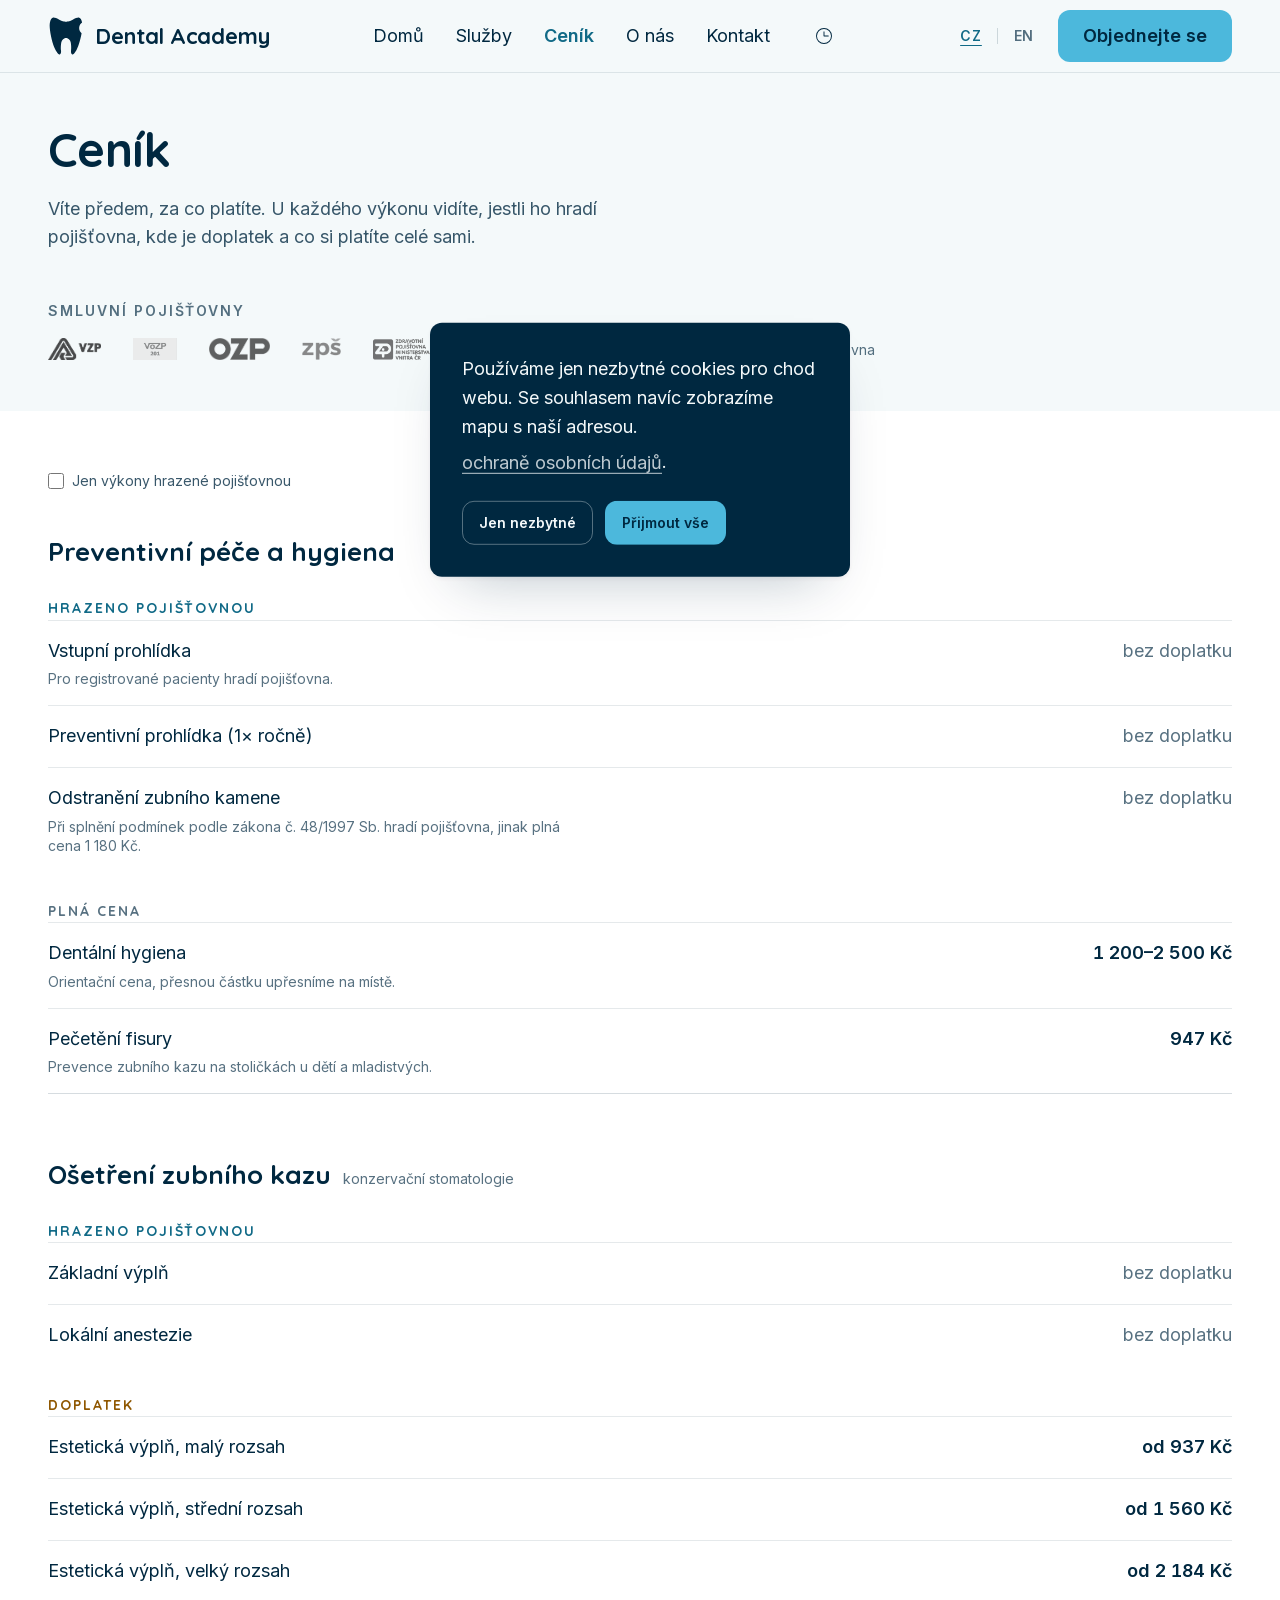
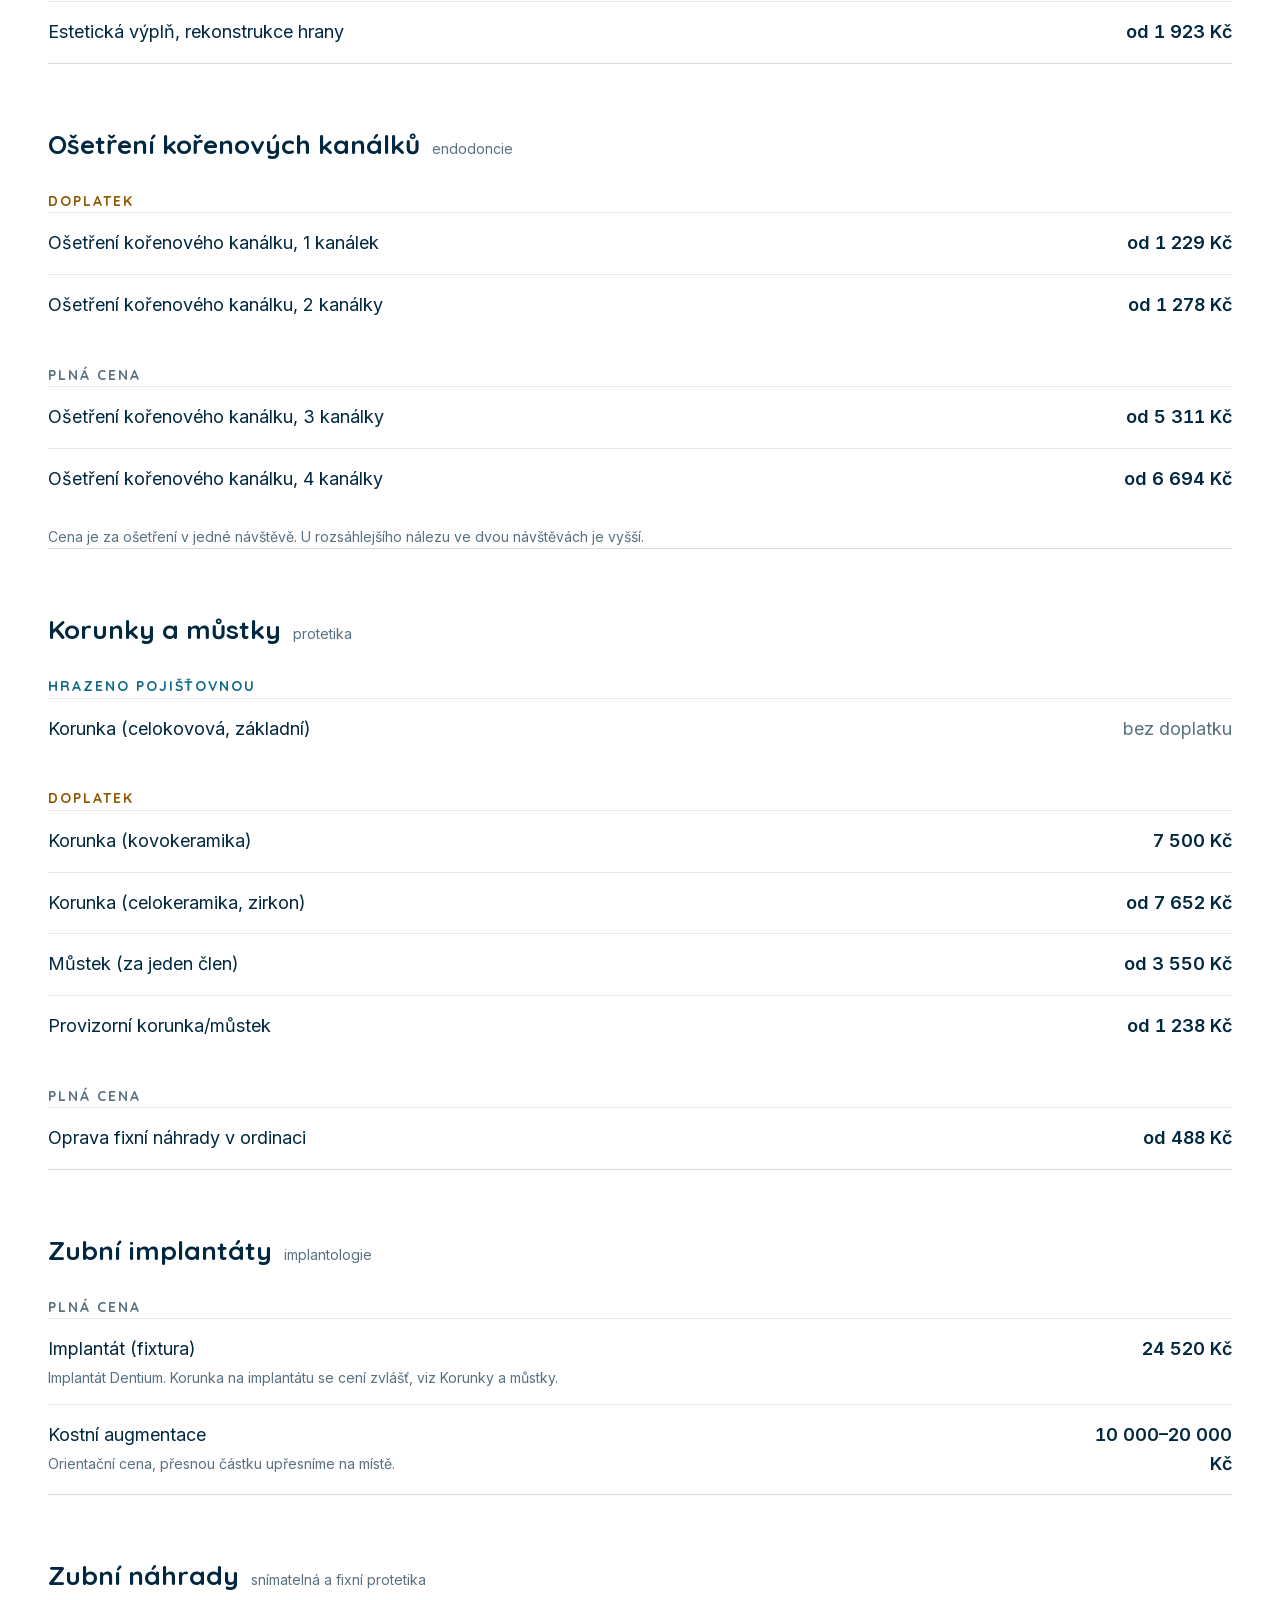
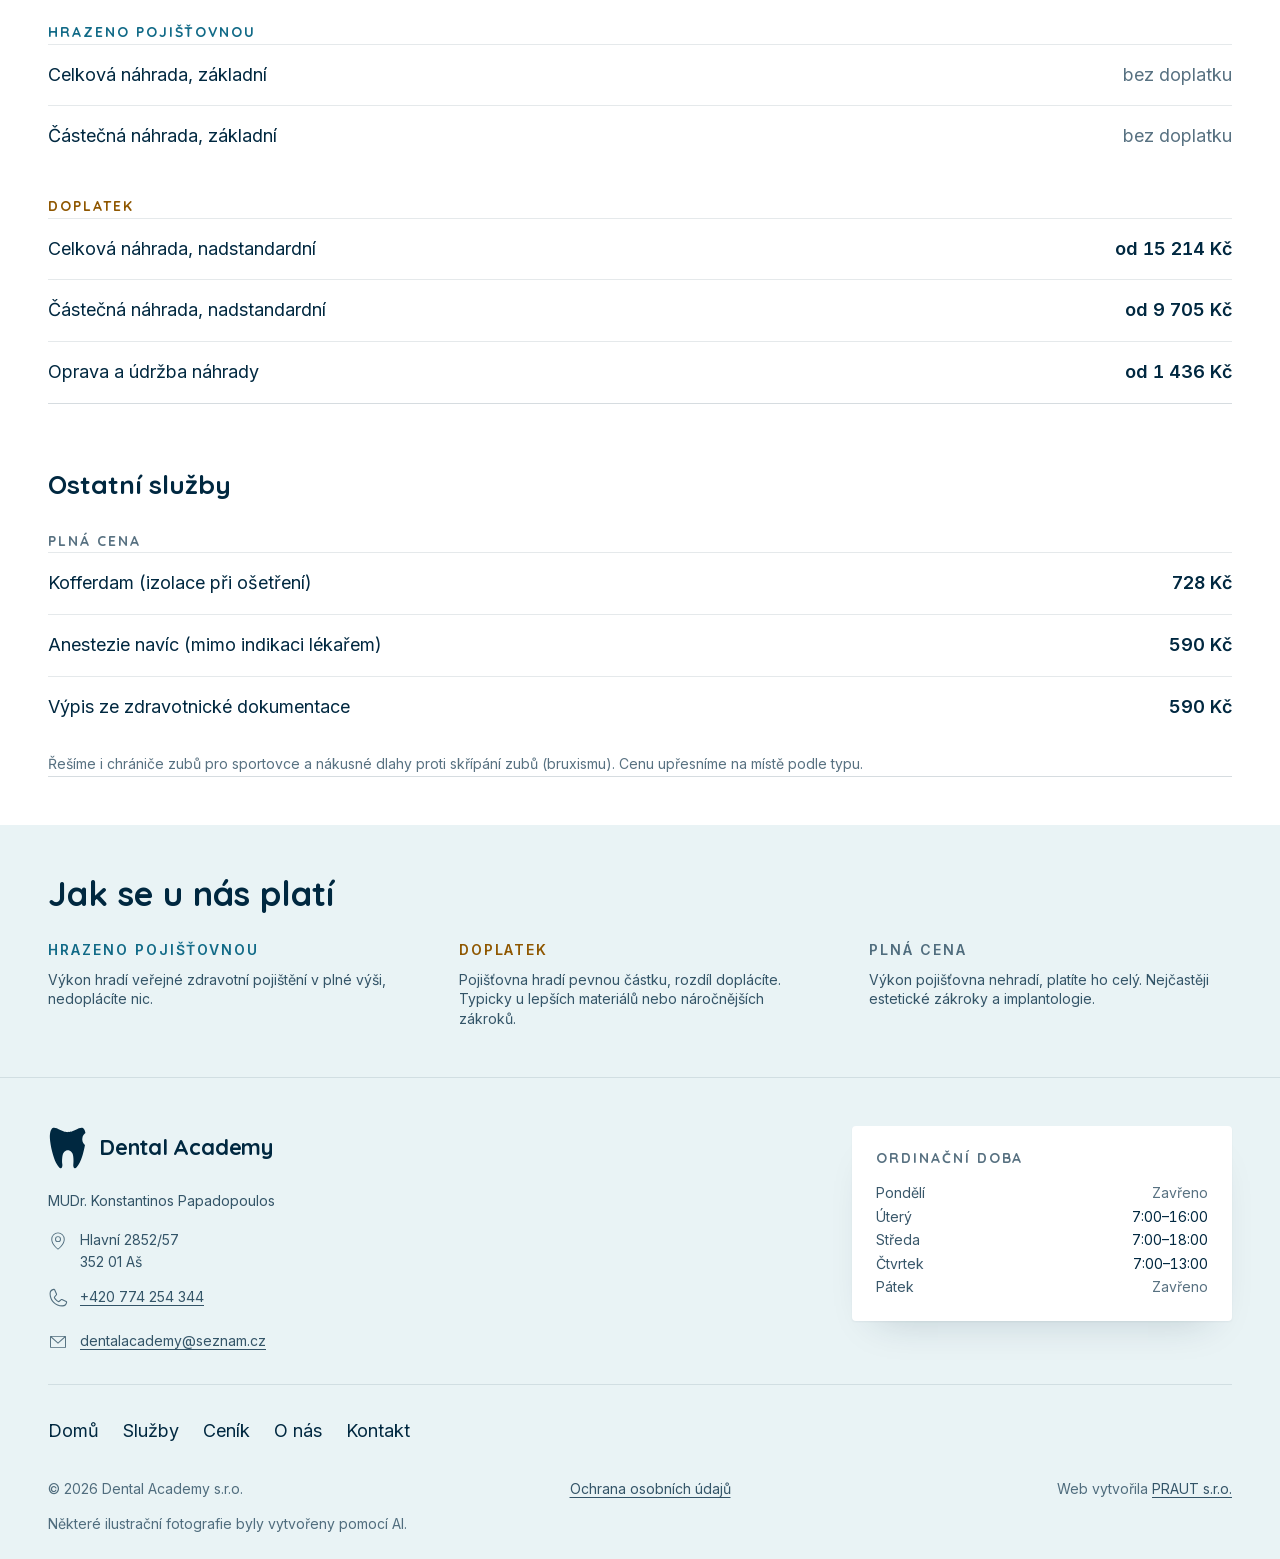
==== commit 47d4da43: "Publish source 63d8252: align footer container and spacing" ====
--- a/cenik/index.html
+++ b/cenik/index.html
@@ -7,19 +7,19 @@
     <link rel="apple-touch-icon" href="apple-touch-icon.png">
 
   <style>@font-face{font-family:Quicksand;font-style:normal;font-weight:700;font-display:swap;src:url("./media/quicksand-700-latin-ext-optimized-O6MUIEZ3.woff2") format("woff2");unicode-range:U+0100-02BA,U+02BD-02C5,U+02C7-02CC,U+02CE-02D7,U+02DD-02FF,U+0304,U+0308,U+0329,U+1D00-1DBF,U+1E00-1E9F,U+1EF2-1EFF,U+2020,U+20A0-20AB,U+20AD-20C0,U+2113,U+2C60-2C7F,U+A720-A7FF}@font-face{font-family:Quicksand;font-style:normal;font-weight:700;font-display:swap;src:url("./media/quicksand-700-latin-optimized-QVDMFVZS.woff2") format("woff2");unicode-range:U+0000-00FF,U+0131,U+0152-0153,U+02BB-02BC,U+02C6,U+02DA,U+02DC,U+0304,U+0308,U+0329,U+2000-206F,U+20AC,U+2122,U+2191,U+2193,U+2212,U+2215,U+FEFF,U+FFFD}@font-face{font-family:Inter;font-style:normal;font-weight:400;font-display:swap;src:url("./media/inter-400-latin-ext-optimized-43ESOUTK.woff2") format("woff2");unicode-range:U+0100-02BA,U+02BD-02C5,U+02C7-02CC,U+02CE-02D7,U+02DD-02FF,U+0304,U+0308,U+0329,U+1D00-1DBF,U+1E00-1E9F,U+1EF2-1EFF,U+2020,U+20A0-20AB,U+20AD-20C0,U+2113,U+2C60-2C7F,U+A720-A7FF}@font-face{font-family:Inter;font-style:normal;font-weight:400;font-display:swap;src:url("./media/inter-400-latin-optimized-SEBSPGC4.woff2") format("woff2");unicode-range:U+0000-00FF,U+0131,U+0152-0153,U+02BB-02BC,U+02C6,U+02DA,U+02DC,U+0304,U+0308,U+0329,U+2000-206F,U+20AC,U+2122,U+2191,U+2193,U+2212,U+2215,U+FEFF,U+FFFD}@font-face{font-family:Inter;font-style:normal;font-weight:600;font-display:swap;src:url("./media/inter-600-latin-ext-optimized-PHTYKVMK.woff2") format("woff2");unicode-range:U+0100-02BA,U+02BD-02C5,U+02C7-02CC,U+02CE-02D7,U+02DD-02FF,U+0304,U+0308,U+0329,U+1D00-1DBF,U+1E00-1E9F,U+1EF2-1EFF,U+2020,U+20A0-20AB,U+20AD-20C0,U+2113,U+2C60-2C7F,U+A720-A7FF}@font-face{font-family:Inter;font-style:normal;font-weight:600;font-display:swap;src:url("./media/inter-600-latin-optimized-3DX67WTJ.woff2") format("woff2");unicode-range:U+0000-00FF,U+0131,U+0152-0153,U+02BB-02BC,U+02C6,U+02DA,U+02DC,U+0304,U+0308,U+0329,U+2000-206F,U+20AC,U+2122,U+2191,U+2193,U+2212,U+2215,U+FEFF,U+FFFD}:root{--da-navy-900: #002840;--da-turquoise-500: #4cb8dc;--da-turquoise-700: #116a87;--da-purple-500: #8c5096;--da-ice-050: #f4f9fa;--da-ice-100: #e9f3f5;--da-white: #ffffff;--da-red-600: #a23b2e;--da-amber-700: #8f5700;--surface: var(--da-ice-050);--panel: var(--da-white);--panel-tint: var(--da-ice-100);--panel-dark: var(--da-navy-900);--ink: var(--da-navy-900);--ink-soft: rgb(0 40 64 / .78);--ink-faint: rgb(0 40 64 / .66);--ink-ghost: rgb(0 40 64 / .1);--ink-inverse: var(--da-ice-050);--accent: var(--da-turquoise-700);--accent-vivid: var(--da-turquoise-500);--rare: var(--da-purple-500);--border: rgb(0 40 64 / .16);--border-soft: rgb(0 40 64 / .1);--good: var(--da-turquoise-700);--bad: var(--da-red-600);--warn: var(--da-amber-700);--font-heading: "Quicksand", sans-serif;--font-body: "Inter", sans-serif;--text-h1: clamp(30px, 4.2vw, 48px);--text-h2: clamp(26px, 3vw, 34px);--text-h3: clamp(22px, 2.2vw, 26px);--text-body: 18px;--text-small: 14px;--leading-h1: 1.2;--leading-h2: 1.25;--leading-h3: 1.3;--leading-body: 1.6;--leading-small: 1.4;--tracking-kicker: .14em;--space-1: 4px;--space-2: 8px;--space-3: 12px;--space-4: 16px;--space-5: 24px;--space-6: 32px;--space-7: 48px;--space-8: 64px;--space-9: 96px;--space-10: 128px;--radius-surface: 4px;--radius-control: 12px;--shadow-sm: 0 1px 2px rgb(0 40 64 / .05), 0 20px 40px -24px rgb(0 40 64 / .22);--shadow-md: 0 2px 4px rgb(0 40 64 / .06), 0 28px 56px -28px rgb(0 40 64 / .28);--motion-fast: .15s;--motion-medium: .25s;--motion-slow: .4s;--motion-zoom: .7s;--motion-crossfade: 2s;--motion-hero-interval: 4s;--ease: cubic-bezier(.4, 0, .2, 1);--z-base: 0;--z-sticky: 100;--z-dropdown: 200;--z-overlay: 300;--z-cookie: 400;--container: 1200px;--container-wide: 1440px;--gutter: clamp(16px, 4vw, 48px);--tap-target-min: 44px;--focus-ring-width: 3px;--focus-ring-offset: 2px;--focus-ring-color: var(--da-turquoise-700)}*,*:before,*:after{box-sizing:border-box}*{margin:0}html{scroll-behavior:smooth;scroll-padding-top:var(--space-9);-webkit-text-size-adjust:100%}body{background:var(--surface);color:var(--ink);font-family:var(--font-body);font-size:var(--text-body);line-height:var(--leading-body);font-weight:400;-webkit-font-smoothing:antialiased;text-rendering:optimizeLegibility;min-height:100dvh}h1,h2,h3,h4{font-family:var(--font-heading);font-weight:700;text-wrap:balance}h1{font-size:var(--text-h1);line-height:var(--leading-h1);letter-spacing:-.015em}h2{font-size:var(--text-h2);line-height:var(--leading-h2)}h3{font-size:var(--text-h3);line-height:var(--leading-h3)}p{text-wrap:pretty}a{color:var(--accent);text-underline-offset:.2em;transition:color var(--motion-fast) var(--ease)}img,svg{display:block;max-width:100%}input,button{font:inherit;color:inherit}@media(prefers-reduced-motion:reduce){html{scroll-behavior:auto}*,*:before,*:after{animation-duration:.01ms!important;animation-iteration-count:1!important;transition-duration:.01ms!important;scroll-behavior:auto!important}}
-</style><link rel="stylesheet" href="styles-Z6CKCNIZ.css" media="print" onload="this.media='all'"><noscript><link rel="stylesheet" href="styles-Z6CKCNIZ.css"></noscript><style ng-app-id="ng">main[_ngcontent-ng-c197762682]{display:block;outline:none}</style><meta name="description" content="Ceník zubní péče v ordinaci Dental Academy v Aši. Přehledně, co hradí pojišťovna a jaký je doplatek u jednotlivých výkonů."><meta name="robots" content="index, follow, max-image-preview:large"><meta property="og:title" content="Ceník, Dental Academy"><meta property="og:description" content="Ceník zubní péče v ordinaci Dental Academy v Aši. Přehledně, co hradí pojišťovna a jaký je doplatek u jednotlivých výkonů."><meta property="og:url" content="https://dentalacademyas.cz/cenik/"><meta property="og:type" content="website"><meta property="og:site_name" content="Dental Academy"><meta property="og:locale" content="cs_CZ"><meta property="og:image" content="https://dentalacademyas.cz/apple-touch-icon.png"><meta name="twitter:card" content="summary"><meta name="twitter:title" content="Ceník, Dental Academy"><meta name="twitter:description" content="Ceník zubní péče v ordinaci Dental Academy v Aši. Přehledně, co hradí pojišťovna a jaký je doplatek u jednotlivých výkonů."><style ng-app-id="ng">a[_ngcontent-ng-c2454751825]{position:absolute;z-index:var(--z-cookie);top:0;left:var(--space-4);transform:translateY(-120%);display:inline-flex;align-items:center;min-height:var(--tap-target-min);padding-inline:var(--space-5);background:var(--panel);color:var(--ink);border-radius:var(--radius-control);box-shadow:var(--shadow-md);text-decoration:none;font-weight:600;transition:transform var(--motion-fast) var(--ease)}a[_ngcontent-ng-c2454751825]:focus-visible{transform:translateY(var(--space-3))}</style><style ng-app-id="ng">header[_ngcontent-ng-c871143590]{position:sticky;top:0;z-index:var(--z-sticky);background:color-mix(in srgb,var(--surface) 88%,transparent);-webkit-backdrop-filter:blur(10px);backdrop-filter:blur(10px);border-bottom:1px solid var(--border-soft)}.bar[_ngcontent-ng-c871143590]{display:flex;align-items:center;justify-content:space-between;gap:var(--space-5);min-height:72px}.brand[_ngcontent-ng-c871143590]{display:inline-flex;color:var(--ink);text-decoration:none;flex:none}.desktop[_ngcontent-ng-c871143590]{display:none}nav.desktop[_ngcontent-ng-c871143590]   ul[_ngcontent-ng-c871143590]{list-style:none;padding:0;display:flex;align-items:center;gap:var(--space-6)}.hours[_ngcontent-ng-c871143590]{position:relative}.hours[_ngcontent-ng-c871143590]   summary[_ngcontent-ng-c871143590]{display:inline-flex;align-items:center;justify-content:center;min-width:var(--tap-target-min);min-height:var(--tap-target-min);color:var(--ink);cursor:pointer;list-style:none;transition:color var(--motion-fast) var(--ease)}.hours[_ngcontent-ng-c871143590]   summary[_ngcontent-ng-c871143590]::-webkit-details-marker{display:none}.hours[_ngcontent-ng-c871143590]   summary[_ngcontent-ng-c871143590]:hover, .hours[open][_ngcontent-ng-c871143590]   summary[_ngcontent-ng-c871143590]{color:var(--accent)}.hours-card[_ngcontent-ng-c871143590]{position:absolute;top:calc(100% + var(--space-3));right:0;z-index:var(--z-dropdown);padding:var(--space-4) var(--space-5);background:var(--panel);border-radius:var(--radius-surface);box-shadow:var(--shadow-md)}.hours-card[_ngcontent-ng-c871143590]   dl[_ngcontent-ng-c871143590]{margin:0;display:grid;grid-template-columns:auto 1fr;gap:var(--space-1) var(--space-4);font-size:var(--text-small);line-height:var(--leading-small);white-space:nowrap}.hours-card[_ngcontent-ng-c871143590]   dt[_ngcontent-ng-c871143590]{color:var(--ink-soft)}.hours-card[_ngcontent-ng-c871143590]   dd[_ngcontent-ng-c871143590]{margin:0;font-variant-numeric:tabular-nums}.hours-card[_ngcontent-ng-c871143590]   dd.closed[_ngcontent-ng-c871143590]{color:var(--ink-faint)}.actions[_ngcontent-ng-c871143590]{display:flex;align-items:center;gap:var(--space-3);flex:none}.burger[_ngcontent-ng-c871143590]{display:inline-flex;align-items:center;justify-content:center;min-width:var(--tap-target-min);min-height:var(--tap-target-min);background:transparent;border:0;border-radius:var(--radius-control);color:var(--ink);cursor:pointer;transition:background-color var(--motion-fast) var(--ease)}.burger[_ngcontent-ng-c871143590]:hover{background:var(--ink-ghost)}.cta[_ngcontent-ng-c871143590]{display:none}@media(min-width:480px){.cta[_ngcontent-ng-c871143590]{display:inline-flex}}@media(min-width:1280px){.desktop[_ngcontent-ng-c871143590]{display:inline-flex}.burger[_ngcontent-ng-c871143590]{display:none}}</style><style ng-app-id="ng">[_nghost-ng-c1360616720]{display:contents}.banner[_ngcontent-ng-c1360616720]{position:fixed;top:50%;left:50%;transform:translate(-50%,-50%);z-index:var(--z-cookie);width:calc(100% - var(--space-4) * 2);max-width:420px;display:grid;gap:var(--space-4);padding:var(--space-6);background:var(--panel-dark);border-radius:var(--radius-control);box-shadow:var(--shadow-md);--ink: var(--ink-inverse);--ink-soft: rgb(244 249 250 / .78);--border: rgb(244 249 250 / .35);--accent: var(--accent-vivid);color:var(--ink);animation:_ngcontent-ng-c1360616720_fade-in var(--motion-slow) var(--ease)}.actions[_ngcontent-ng-c1360616720]{display:flex;flex-wrap:wrap;gap:var(--space-3)}@keyframes _ngcontent-ng-c1360616720_fade-in{0%{opacity:0;transform:translate(-50%,-50%) scale(.96)}to{opacity:1;transform:translate(-50%,-50%) scale(1)}}</style><style ng-app-id="ng">[_nghost-ng-c3181076983]{display:block;width:min(100% - 2 * var(--gutter),var(--_max, var(--container)));margin-inline:auto}</style><style ng-app-id="ng">[_nghost-ng-c3826198548]{display:inline-flex;align-items:center;gap:var(--space-3);color:inherit}.mark[_ngcontent-ng-c3826198548]{height:max(32px,1px * var(--_size, 40));width:auto;aspect-ratio:103.21/116.48}.wordmark[_ngcontent-ng-c3826198548]{font-family:var(--font-heading);font-weight:700;font-size:clamp(18px,2vw,22px);line-height:1.1;letter-spacing:-.01em;white-space:nowrap}</style><style ng-app-id="ng">[_nghost-ng-c3883181231]{display:inline-flex;flex:none;color:inherit}svg[_ngcontent-ng-c3883181231]{width:calc(1px * var(--_size, 24));height:calc(1px * var(--_size, 24))}</style><style ng-app-id="ng">nav[_ngcontent-ng-c47568377]{display:inline-flex;align-items:center;gap:var(--space-1)}a[_ngcontent-ng-c47568377]{display:inline-flex;align-items:center;justify-content:center;min-width:var(--tap-target-min);min-height:var(--tap-target-min);color:var(--ink-faint);text-decoration:none;font-size:var(--text-small);font-weight:600;letter-spacing:.06em;border-radius:var(--radius-control);transition:color var(--motion-fast) var(--ease)}a[_ngcontent-ng-c47568377]:hover{color:var(--ink)}a.is-current[_ngcontent-ng-c47568377]{color:var(--accent);text-decoration:underline;text-underline-offset:.3em}.sep[_ngcontent-ng-c47568377]{width:1px;height:16px;background:var(--border)}.sr-only[_ngcontent-ng-c47568377]{position:absolute;width:1px;height:1px;padding:0;margin:-1px;overflow:hidden;clip-path:inset(50%);white-space:nowrap;border:0}</style><style ng-app-id="ng">[_nghost-ng-c1597601124]{display:inline-flex;align-items:center;justify-content:center;gap:var(--space-2);border-radius:var(--radius-control);border:1px solid transparent;font-family:var(--font-body);font-weight:600;line-height:1.2;text-align:center;text-decoration:none;cursor:pointer;max-width:100%;transition:background-color var(--motion-fast) var(--ease),border-color var(--motion-fast) var(--ease),color var(--motion-fast) var(--ease)}.size-sm[_nghost-ng-c1597601124]{min-height:var(--tap-target-min);padding-inline:var(--space-4);font-size:var(--text-small)}.size-md[_nghost-ng-c1597601124]{min-height:52px;padding-inline:var(--space-5);font-size:var(--text-body)}.size-lg[_nghost-ng-c1597601124]{min-height:60px;padding-inline:var(--space-6);font-size:var(--text-body)}.appearance-primary[_nghost-ng-c1597601124]{background:var(--accent-vivid);color:var(--da-navy-900)}.appearance-primary[_nghost-ng-c1597601124]:hover{background:var(--accent);color:var(--ink-inverse)}.appearance-secondary[_nghost-ng-c1597601124]{background:transparent;border-color:var(--border);color:var(--ink)}.appearance-secondary[_nghost-ng-c1597601124]:hover{border-color:var(--accent);color:var(--accent)}.appearance-ghost[_nghost-ng-c1597601124]{background:transparent;color:var(--accent);padding-inline:var(--space-3)}.appearance-ghost[_nghost-ng-c1597601124]:hover{background:var(--ink-ghost)}.is-full[_nghost-ng-c1597601124]{width:100%}.is-loading[_nghost-ng-c1597601124], [disabled][_nghost-ng-c1597601124]{opacity:.55;cursor:not-allowed;pointer-events:none}</style><style ng-app-id="ng">[_nghost-ng-c4016984144]{color:var(--accent);text-underline-offset:.2em;transition:color var(--motion-fast) var(--ease)}.variant-inline[_nghost-ng-c4016984144]{text-decoration:underline}.variant-inline[_nghost-ng-c4016984144]:hover{color:var(--ink)}.variant-nav[_nghost-ng-c4016984144]{color:var(--ink);text-decoration:none;display:inline-flex;align-items:center;min-height:var(--tap-target-min)}.variant-nav[_nghost-ng-c4016984144]:hover{color:var(--accent)}.variant-quiet[_nghost-ng-c4016984144]{color:var(--ink-soft);text-decoration:underline;text-decoration-color:currentColor;display:inline-flex;align-items:center;min-height:var(--tap-target-min)}.variant-quiet[_nghost-ng-c4016984144]:hover{color:var(--ink)}.is-active[_nghost-ng-c4016984144]{color:var(--accent);font-weight:700}</style><style ng-app-id="ng">footer[_ngcontent-ng-c2189044931]{background:var(--panel-tint);border-top:1px solid var(--border-soft);padding-block:var(--space-7) var(--space-5)}.grid[_ngcontent-ng-c2189044931]{display:grid;grid-template-columns:minmax(0,1fr);align-items:start;gap:var(--space-6)}@media(min-width:768px){.grid[_ngcontent-ng-c2189044931]{grid-template-columns:minmax(0,3fr) minmax(0,2fr);gap:var(--space-7)}}.grid[_ngcontent-ng-c2189044931] > .card[_ngcontent-ng-c2189044931]{width:100%;min-width:0}@media(min-width:768px){.grid[_ngcontent-ng-c2189044931] > .card[_ngcontent-ng-c2189044931]{max-width:380px;justify-self:end}}.brand[_ngcontent-ng-c2189044931]{min-width:0}h2[_ngcontent-ng-c2189044931]{font-size:var(--text-small);letter-spacing:var(--tracking-kicker);text-transform:uppercase;color:var(--ink-faint);margin-bottom:var(--space-4)}.card[_ngcontent-ng-c2189044931]{padding:var(--space-5);background:var(--panel);border-radius:var(--radius-surface);box-shadow:var(--shadow-sm)}.doctor[_ngcontent-ng-c2189044931]{margin-top:var(--space-3);color:var(--ink-soft);font-size:var(--text-small)}.contact[_ngcontent-ng-c2189044931], .links[_ngcontent-ng-c2189044931], .legal[_ngcontent-ng-c2189044931]{list-style:none;padding:0}.contact[_ngcontent-ng-c2189044931]{display:grid;gap:0;margin-top:var(--space-4);font-size:var(--text-small)}.contact[_ngcontent-ng-c2189044931]   li[_ngcontent-ng-c2189044931]{display:grid;grid-template-columns:auto minmax(0,1fr);gap:var(--space-3);align-items:start;color:var(--ink-soft)}.contact[_ngcontent-ng-c2189044931]   li[_ngcontent-ng-c2189044931]:first-child{margin-bottom:var(--space-3)}.contact[_ngcontent-ng-c2189044931]   da-icon[_ngcontent-ng-c2189044931]{margin-top:2px;color:var(--ink-faint)}.contact[_ngcontent-ng-c2189044931]   a[_ngcontent-ng-c2189044931]{align-items:flex-start}.contact[_ngcontent-ng-c2189044931]   a[_ngcontent-ng-c2189044931], .contact[_ngcontent-ng-c2189044931]   span[_ngcontent-ng-c2189044931]{min-width:0;max-width:100%;overflow-wrap:anywhere}.hours[_ngcontent-ng-c2189044931]{margin:0;display:grid;grid-template-columns:minmax(0,1fr) auto;gap:var(--space-1) var(--space-4);font-size:var(--text-small);line-height:var(--leading-small)}.hours[_ngcontent-ng-c2189044931]   dt[_ngcontent-ng-c2189044931]{color:var(--ink-soft)}.hours[_ngcontent-ng-c2189044931]   dd[_ngcontent-ng-c2189044931]{margin:0;text-align:right;font-variant-numeric:tabular-nums}.hours[_ngcontent-ng-c2189044931]   dd.closed[_ngcontent-ng-c2189044931]{color:var(--ink-faint)}.navigation[_ngcontent-ng-c2189044931]{margin-top:var(--space-6);padding-block:var(--space-3) 0;border-top:1px solid var(--border-soft)}.links[_ngcontent-ng-c2189044931], .legal[_ngcontent-ng-c2189044931]{display:flex;flex-wrap:wrap;align-items:center;gap:var(--space-2) var(--space-5)}.bottom[_ngcontent-ng-c2189044931]{margin-top:var(--space-3);display:flex;flex-wrap:wrap;align-items:baseline;font-size:var(--text-small);color:var(--ink-faint);justify-content:space-between;gap:var(--space-2) var(--space-5)}.bottom[_ngcontent-ng-c2189044931]   a[_ngcontent-ng-c2189044931]{align-items:baseline}.copyright[_ngcontent-ng-c2189044931], .credit[_ngcontent-ng-c2189044931], .ai-note[_ngcontent-ng-c2189044931]{font-size:var(--text-small);color:var(--ink-faint)}.copyright[_ngcontent-ng-c2189044931], .credit[_ngcontent-ng-c2189044931]{min-width:0;overflow-wrap:anywhere}.ai-note[_ngcontent-ng-c2189044931]{margin-top:var(--space-3)}</style><style ng-app-id="ng">.lede[_ngcontent-ng-c1748151319]{margin-top:var(--space-4);max-width:56ch;color:var(--ink-soft)}.insurers[_ngcontent-ng-c1748151319]{margin-top:var(--space-7)}.insurers-label[_ngcontent-ng-c1748151319]{display:block;margin-bottom:var(--space-3);font-size:var(--text-small);font-weight:600;letter-spacing:var(--tracking-kicker);text-transform:uppercase;color:var(--ink-faint)}.insurers[_ngcontent-ng-c1748151319]   ul[_ngcontent-ng-c1748151319]{display:flex;flex-wrap:wrap;align-items:center;gap:var(--space-6);list-style:none;margin:0;padding:0}.insurers[_ngcontent-ng-c1748151319]   img[_ngcontent-ng-c1748151319]{height:22px;width:auto;max-width:120px;object-fit:contain;filter:grayscale(1);opacity:.7}.insurer-name[_ngcontent-ng-c1748151319]{font-size:var(--text-small);color:var(--ink-faint)}.list[_ngcontent-ng-c1748151319]{margin-top:var(--space-6);border-bottom:1px solid var(--border)}.empty[_ngcontent-ng-c1748151319]{margin-top:var(--space-7);padding:var(--space-6);background:var(--surface);border-radius:var(--radius-surface);color:var(--ink-soft);max-width:60ch}.empty[_ngcontent-ng-c1748151319]   a[_ngcontent-ng-c1748151319]{color:var(--accent)}.legend[_ngcontent-ng-c1748151319]   h2[_ngcontent-ng-c1748151319]{margin-bottom:var(--space-5)}.legend[_ngcontent-ng-c1748151319]   dl[_ngcontent-ng-c1748151319]{display:grid;gap:var(--space-5)}@media(min-width:768px){.legend[_ngcontent-ng-c1748151319]   dl[_ngcontent-ng-c1748151319]{grid-template-columns:repeat(auto-fit,minmax(240px,1fr));gap:var(--space-7)}}.legend[_ngcontent-ng-c1748151319]   dt[_ngcontent-ng-c1748151319]{font-size:var(--text-small);font-weight:600;letter-spacing:var(--tracking-kicker);text-transform:uppercase;margin-bottom:var(--space-2)}.legend[_ngcontent-ng-c1748151319]   dt.covered[_ngcontent-ng-c1748151319]{color:var(--good)}.legend[_ngcontent-ng-c1748151319]   dt.partial[_ngcontent-ng-c1748151319]{color:var(--warn)}.legend[_ngcontent-ng-c1748151319]   dt.full[_ngcontent-ng-c1748151319]{color:var(--ink-faint)}.legend[_ngcontent-ng-c1748151319]   dd[_ngcontent-ng-c1748151319]{margin:0;color:var(--ink-soft);font-size:var(--text-small);line-height:var(--leading-small)}.sr-only[_ngcontent-ng-c1748151319]{position:absolute;width:1px;height:1px;padding:0;margin:-1px;overflow:hidden;clip-path:inset(50%);white-space:nowrap;border:0}</style><style ng-app-id="ng">[_nghost-ng-c2319155291]{display:block}.tone-surface[_nghost-ng-c2319155291]{background:var(--surface)}.tone-panel[_nghost-ng-c2319155291]{background:var(--panel)}.tone-tint[_nghost-ng-c2319155291]{background:var(--panel-tint)}.tone-dark[_nghost-ng-c2319155291]{background:var(--panel-dark);--ink: var(--ink-inverse);--ink-soft: rgb(244 249 250 / .78);--ink-faint: rgb(244 249 250 / .62);--ink-ghost: rgb(244 249 250 / .12);--border: rgb(244 249 250 / .35);--border-soft: rgb(244 249 250 / .18);--accent: var(--accent-vivid);color:var(--ink)}.spacing-tight[_nghost-ng-c2319155291]{padding-block:var(--space-7)}.spacing-normal[_nghost-ng-c2319155291]{padding-block:var(--space-9)}.spacing-loose[_nghost-ng-c2319155291]{padding-block:var(--space-10)}</style><style ng-app-id="ng">[_nghost-ng-c3267494051]{display:block}.bar[_ngcontent-ng-c3267494051]{display:flex;flex-wrap:wrap;align-items:center;gap:var(--space-4)}.toggle[_ngcontent-ng-c3267494051]{display:inline-flex;align-items:center;gap:var(--space-2);min-height:var(--tap-target-min);cursor:pointer;-webkit-user-select:none;user-select:none;color:var(--ink-soft);font-size:var(--text-small)}.toggle[_ngcontent-ng-c3267494051]   input[_ngcontent-ng-c3267494051]{width:16px;height:16px;accent-color:var(--accent);cursor:pointer;flex:none}</style><link rel="canonical" href="https://dentalacademyas.cz/cenik/"><link rel="alternate" href="https://dentalacademyas.cz/cenik/" hreflang="cs"><link rel="alternate" href="https://dentalacademyas.cz/en/prices/" hreflang="en"><link rel="alternate" href="https://dentalacademyas.cz/cenik/" hreflang="x-default"><script id="clinic-schema" type="application/ld+json">{"@context":"https://schema.org","@type":"Dentist","@id":"https://dentalacademyas.cz/#clinic","name":"Dental Academy s.r.o.","url":"https://dentalacademyas.cz/","telephone":"+420 774 254 344","email":"dentalacademy@seznam.cz","address":{"@type":"PostalAddress","streetAddress":"Hlavní 2852/57","addressLocality":"Aš","postalCode":"352 01","addressCountry":"CZ"},"openingHoursSpecification":[{"@type":"OpeningHoursSpecification","dayOfWeek":"Tuesday","opens":"07:00","closes":"16:00"},{"@type":"OpeningHoursSpecification","dayOfWeek":"Wednesday","opens":"07:00","closes":"18:00"},{"@type":"OpeningHoursSpecification","dayOfWeek":"Thursday","opens":"07:00","closes":"13:00"}]}</script><style ng-app-id="ng">[_nghost-ng-c1108738342]{display:block;padding-top:var(--space-8);border-top:1px solid var(--border)}[_nghost-ng-c1108738342]:first-of-type{padding-top:0;border-top:0}.heading[_ngcontent-ng-c1108738342]{margin:0}.title[_ngcontent-ng-c1108738342]{display:flex;flex-wrap:wrap;align-items:baseline;gap:var(--space-3);font-family:var(--font-heading);font-weight:700;font-size:var(--text-h3);line-height:var(--leading-h3);color:var(--ink)}.term[_ngcontent-ng-c1108738342]{font-family:var(--font-body);font-weight:400;font-size:var(--text-small);color:var(--ink-faint)}.status-group[_ngcontent-ng-c1108738342]{margin-top:var(--space-4)}.status-heading[_ngcontent-ng-c1108738342]{margin:0;padding-top:var(--space-3);font-size:var(--text-small);font-weight:600;letter-spacing:var(--tracking-kicker);text-transform:uppercase}.state-covered[_ngcontent-ng-c1108738342]{color:var(--good)}.state-partial[_ngcontent-ng-c1108738342]{color:var(--warn)}.state-full[_ngcontent-ng-c1108738342]{color:var(--ink-faint)}.category-note[_ngcontent-ng-c1108738342]{margin-top:var(--space-4);font-size:var(--text-small);color:var(--ink-faint)}</style><style ng-app-id="ng">[_nghost-ng-c1970541479]{display:block}.row[_ngcontent-ng-c1970541479]{display:grid;gap:var(--space-1) var(--space-5);padding-block:var(--space-4);border-top:1px solid var(--border-soft);grid-template-columns:minmax(0,1fr) minmax(0,auto);align-items:baseline}.main[_ngcontent-ng-c1970541479]{display:grid;gap:var(--space-1)}.name[_ngcontent-ng-c1970541479]{color:var(--ink)}.note[_ngcontent-ng-c1970541479]{font-size:var(--text-small);line-height:var(--leading-small);color:var(--ink-faint);max-width:60ch}.price[_ngcontent-ng-c1970541479]{text-align:right;font-weight:600;font-variant-numeric:tabular-nums;white-space:normal;overflow-wrap:anywhere;max-width:12ch}.free[_ngcontent-ng-c1970541479]{font-weight:400;color:var(--ink-faint)}</style></head>
+</style><link rel="stylesheet" href="styles-Z6CKCNIZ.css" media="print" onload="this.media='all'"><noscript><link rel="stylesheet" href="styles-Z6CKCNIZ.css"></noscript><style ng-app-id="ng">main[_ngcontent-ng-c197762682]{display:block;outline:none}</style><meta name="description" content="Ceník zubní péče v ordinaci Dental Academy v Aši. Přehledně, co hradí pojišťovna a jaký je doplatek u jednotlivých výkonů."><meta name="robots" content="index, follow, max-image-preview:large"><meta property="og:title" content="Ceník, Dental Academy"><meta property="og:description" content="Ceník zubní péče v ordinaci Dental Academy v Aši. Přehledně, co hradí pojišťovna a jaký je doplatek u jednotlivých výkonů."><meta property="og:url" content="https://dentalacademyas.cz/cenik/"><meta property="og:type" content="website"><meta property="og:site_name" content="Dental Academy"><meta property="og:locale" content="cs_CZ"><meta property="og:image" content="https://dentalacademyas.cz/apple-touch-icon.png"><meta name="twitter:card" content="summary"><meta name="twitter:title" content="Ceník, Dental Academy"><meta name="twitter:description" content="Ceník zubní péče v ordinaci Dental Academy v Aši. Přehledně, co hradí pojišťovna a jaký je doplatek u jednotlivých výkonů."><style ng-app-id="ng">a[_ngcontent-ng-c2454751825]{position:absolute;z-index:var(--z-cookie);top:0;left:var(--space-4);transform:translateY(-120%);display:inline-flex;align-items:center;min-height:var(--tap-target-min);padding-inline:var(--space-5);background:var(--panel);color:var(--ink);border-radius:var(--radius-control);box-shadow:var(--shadow-md);text-decoration:none;font-weight:600;transition:transform var(--motion-fast) var(--ease)}a[_ngcontent-ng-c2454751825]:focus-visible{transform:translateY(var(--space-3))}</style><style ng-app-id="ng">header[_ngcontent-ng-c871143590]{position:sticky;top:0;z-index:var(--z-sticky);background:color-mix(in srgb,var(--surface) 88%,transparent);-webkit-backdrop-filter:blur(10px);backdrop-filter:blur(10px);border-bottom:1px solid var(--border-soft)}.bar[_ngcontent-ng-c871143590]{display:flex;align-items:center;justify-content:space-between;gap:var(--space-5);min-height:72px}.brand[_ngcontent-ng-c871143590]{display:inline-flex;color:var(--ink);text-decoration:none;flex:none}.desktop[_ngcontent-ng-c871143590]{display:none}nav.desktop[_ngcontent-ng-c871143590]   ul[_ngcontent-ng-c871143590]{list-style:none;padding:0;display:flex;align-items:center;gap:var(--space-6)}.hours[_ngcontent-ng-c871143590]{position:relative}.hours[_ngcontent-ng-c871143590]   summary[_ngcontent-ng-c871143590]{display:inline-flex;align-items:center;justify-content:center;min-width:var(--tap-target-min);min-height:var(--tap-target-min);color:var(--ink);cursor:pointer;list-style:none;transition:color var(--motion-fast) var(--ease)}.hours[_ngcontent-ng-c871143590]   summary[_ngcontent-ng-c871143590]::-webkit-details-marker{display:none}.hours[_ngcontent-ng-c871143590]   summary[_ngcontent-ng-c871143590]:hover, .hours[open][_ngcontent-ng-c871143590]   summary[_ngcontent-ng-c871143590]{color:var(--accent)}.hours-card[_ngcontent-ng-c871143590]{position:absolute;top:calc(100% + var(--space-3));right:0;z-index:var(--z-dropdown);padding:var(--space-4) var(--space-5);background:var(--panel);border-radius:var(--radius-surface);box-shadow:var(--shadow-md)}.hours-card[_ngcontent-ng-c871143590]   dl[_ngcontent-ng-c871143590]{margin:0;display:grid;grid-template-columns:auto 1fr;gap:var(--space-1) var(--space-4);font-size:var(--text-small);line-height:var(--leading-small);white-space:nowrap}.hours-card[_ngcontent-ng-c871143590]   dt[_ngcontent-ng-c871143590]{color:var(--ink-soft)}.hours-card[_ngcontent-ng-c871143590]   dd[_ngcontent-ng-c871143590]{margin:0;font-variant-numeric:tabular-nums}.hours-card[_ngcontent-ng-c871143590]   dd.closed[_ngcontent-ng-c871143590]{color:var(--ink-faint)}.actions[_ngcontent-ng-c871143590]{display:flex;align-items:center;gap:var(--space-3);flex:none}.burger[_ngcontent-ng-c871143590]{display:inline-flex;align-items:center;justify-content:center;min-width:var(--tap-target-min);min-height:var(--tap-target-min);background:transparent;border:0;border-radius:var(--radius-control);color:var(--ink);cursor:pointer;transition:background-color var(--motion-fast) var(--ease)}.burger[_ngcontent-ng-c871143590]:hover{background:var(--ink-ghost)}.cta[_ngcontent-ng-c871143590]{display:none}@media(min-width:480px){.cta[_ngcontent-ng-c871143590]{display:inline-flex}}@media(min-width:1280px){.desktop[_ngcontent-ng-c871143590]{display:inline-flex}.burger[_ngcontent-ng-c871143590]{display:none}}</style><style ng-app-id="ng">[_nghost-ng-c1360616720]{display:contents}.banner[_ngcontent-ng-c1360616720]{position:fixed;top:50%;left:50%;transform:translate(-50%,-50%);z-index:var(--z-cookie);width:calc(100% - var(--space-4) * 2);max-width:420px;display:grid;gap:var(--space-4);padding:var(--space-6);background:var(--panel-dark);border-radius:var(--radius-control);box-shadow:var(--shadow-md);--ink: var(--ink-inverse);--ink-soft: rgb(244 249 250 / .78);--border: rgb(244 249 250 / .35);--accent: var(--accent-vivid);color:var(--ink);animation:_ngcontent-ng-c1360616720_fade-in var(--motion-slow) var(--ease)}.actions[_ngcontent-ng-c1360616720]{display:flex;flex-wrap:wrap;gap:var(--space-3)}@keyframes _ngcontent-ng-c1360616720_fade-in{0%{opacity:0;transform:translate(-50%,-50%) scale(.96)}to{opacity:1;transform:translate(-50%,-50%) scale(1)}}</style><style ng-app-id="ng">[_nghost-ng-c3181076983]{display:block;width:min(100% - 2 * var(--gutter),var(--_max, var(--container)));margin-inline:auto}</style><style ng-app-id="ng">[_nghost-ng-c3826198548]{display:inline-flex;align-items:center;gap:var(--space-3);color:inherit}.mark[_ngcontent-ng-c3826198548]{height:max(32px,1px * var(--_size, 40));width:auto;aspect-ratio:103.21/116.48}.wordmark[_ngcontent-ng-c3826198548]{font-family:var(--font-heading);font-weight:700;font-size:clamp(18px,2vw,22px);line-height:1.1;letter-spacing:-.01em;white-space:nowrap}</style><style ng-app-id="ng">[_nghost-ng-c3883181231]{display:inline-flex;flex:none;color:inherit}svg[_ngcontent-ng-c3883181231]{width:calc(1px * var(--_size, 24));height:calc(1px * var(--_size, 24))}</style><style ng-app-id="ng">nav[_ngcontent-ng-c47568377]{display:inline-flex;align-items:center;gap:var(--space-1)}a[_ngcontent-ng-c47568377]{display:inline-flex;align-items:center;justify-content:center;min-width:var(--tap-target-min);min-height:var(--tap-target-min);color:var(--ink-faint);text-decoration:none;font-size:var(--text-small);font-weight:600;letter-spacing:.06em;border-radius:var(--radius-control);transition:color var(--motion-fast) var(--ease)}a[_ngcontent-ng-c47568377]:hover{color:var(--ink)}a.is-current[_ngcontent-ng-c47568377]{color:var(--accent);text-decoration:underline;text-underline-offset:.3em}.sep[_ngcontent-ng-c47568377]{width:1px;height:16px;background:var(--border)}.sr-only[_ngcontent-ng-c47568377]{position:absolute;width:1px;height:1px;padding:0;margin:-1px;overflow:hidden;clip-path:inset(50%);white-space:nowrap;border:0}</style><style ng-app-id="ng">[_nghost-ng-c1597601124]{display:inline-flex;align-items:center;justify-content:center;gap:var(--space-2);border-radius:var(--radius-control);border:1px solid transparent;font-family:var(--font-body);font-weight:600;line-height:1.2;text-align:center;text-decoration:none;cursor:pointer;max-width:100%;transition:background-color var(--motion-fast) var(--ease),border-color var(--motion-fast) var(--ease),color var(--motion-fast) var(--ease)}.size-sm[_nghost-ng-c1597601124]{min-height:var(--tap-target-min);padding-inline:var(--space-4);font-size:var(--text-small)}.size-md[_nghost-ng-c1597601124]{min-height:52px;padding-inline:var(--space-5);font-size:var(--text-body)}.size-lg[_nghost-ng-c1597601124]{min-height:60px;padding-inline:var(--space-6);font-size:var(--text-body)}.appearance-primary[_nghost-ng-c1597601124]{background:var(--accent-vivid);color:var(--da-navy-900)}.appearance-primary[_nghost-ng-c1597601124]:hover{background:var(--accent);color:var(--ink-inverse)}.appearance-secondary[_nghost-ng-c1597601124]{background:transparent;border-color:var(--border);color:var(--ink)}.appearance-secondary[_nghost-ng-c1597601124]:hover{border-color:var(--accent);color:var(--accent)}.appearance-ghost[_nghost-ng-c1597601124]{background:transparent;color:var(--accent);padding-inline:var(--space-3)}.appearance-ghost[_nghost-ng-c1597601124]:hover{background:var(--ink-ghost)}.is-full[_nghost-ng-c1597601124]{width:100%}.is-loading[_nghost-ng-c1597601124], [disabled][_nghost-ng-c1597601124]{opacity:.55;cursor:not-allowed;pointer-events:none}</style><style ng-app-id="ng">[_nghost-ng-c4016984144]{color:var(--accent);text-underline-offset:.2em;transition:color var(--motion-fast) var(--ease)}.variant-inline[_nghost-ng-c4016984144]{text-decoration:underline}.variant-inline[_nghost-ng-c4016984144]:hover{color:var(--ink)}.variant-nav[_nghost-ng-c4016984144]{color:var(--ink);text-decoration:none;display:inline-flex;align-items:center;min-height:var(--tap-target-min)}.variant-nav[_nghost-ng-c4016984144]:hover{color:var(--accent)}.variant-quiet[_nghost-ng-c4016984144]{color:var(--ink-soft);text-decoration:underline;text-decoration-color:currentColor;display:inline-flex;align-items:center;min-height:var(--tap-target-min)}.variant-quiet[_nghost-ng-c4016984144]:hover{color:var(--ink)}.is-active[_nghost-ng-c4016984144]{color:var(--accent);font-weight:700}</style><style ng-app-id="ng">footer[_ngcontent-ng-c812557417]{background:var(--panel-tint);border-top:1px solid var(--border-soft);padding-block:var(--space-7) var(--space-5)}.grid[_ngcontent-ng-c812557417]{display:grid;grid-template-columns:minmax(0,1fr);align-items:start;gap:var(--space-6)}@media(min-width:768px){.grid[_ngcontent-ng-c812557417]{grid-template-columns:minmax(0,1fr) minmax(0,380px);column-gap:clamp(var(--space-5),5vw,var(--space-8))}}.hours-wrap[_ngcontent-ng-c812557417]{width:100%;min-width:0}@media(min-width:768px){.hours-wrap[_ngcontent-ng-c812557417]{max-width:380px;justify-self:end}}.brand[_ngcontent-ng-c812557417]{min-width:0}h2[_ngcontent-ng-c812557417]{font-size:var(--text-small);letter-spacing:var(--tracking-kicker);text-transform:uppercase;color:var(--ink-faint);margin-bottom:var(--space-4)}.card[_ngcontent-ng-c812557417]{padding:var(--space-5);background:var(--panel);border-radius:var(--radius-surface);box-shadow:var(--shadow-sm)}.doctor[_ngcontent-ng-c812557417]{margin-top:var(--space-3);color:var(--ink-soft);font-size:var(--text-small)}.contact[_ngcontent-ng-c812557417], .links[_ngcontent-ng-c812557417], .legal[_ngcontent-ng-c812557417]{list-style:none;padding:0}.contact[_ngcontent-ng-c812557417]{display:grid;gap:0;margin-top:var(--space-4);font-size:var(--text-small)}.contact[_ngcontent-ng-c812557417]   li[_ngcontent-ng-c812557417]{display:grid;grid-template-columns:auto minmax(0,1fr);gap:var(--space-3);align-items:start;color:var(--ink-soft)}.contact[_ngcontent-ng-c812557417]   li[_ngcontent-ng-c812557417]:first-child{margin-bottom:var(--space-3)}.contact[_ngcontent-ng-c812557417]   li[_ngcontent-ng-c812557417]:last-child{margin-bottom:calc(var(--text-small) * var(--leading-body) - var(--tap-target-min))}.contact[_ngcontent-ng-c812557417]   da-icon[_ngcontent-ng-c812557417]{margin-top:2px;color:var(--ink-faint)}.contact[_ngcontent-ng-c812557417]   a[_ngcontent-ng-c812557417]{align-items:flex-start}.contact[_ngcontent-ng-c812557417]   a[_ngcontent-ng-c812557417], .contact[_ngcontent-ng-c812557417]   span[_ngcontent-ng-c812557417]{min-width:0;max-width:100%;overflow-wrap:anywhere}.hours[_ngcontent-ng-c812557417]{margin:0;display:grid;grid-template-columns:minmax(0,1fr) auto;gap:var(--space-1) var(--space-4);font-size:var(--text-small);line-height:var(--leading-small)}.hours[_ngcontent-ng-c812557417]   dt[_ngcontent-ng-c812557417]{color:var(--ink-soft)}.hours[_ngcontent-ng-c812557417]   dd[_ngcontent-ng-c812557417]{margin:0;text-align:right;font-variant-numeric:tabular-nums}.hours[_ngcontent-ng-c812557417]   dd.closed[_ngcontent-ng-c812557417]{color:var(--ink-faint)}.navigation[_ngcontent-ng-c812557417]{margin-top:var(--space-6);padding-block:var(--space-5) 0;border-top:1px solid var(--border-soft)}.links[_ngcontent-ng-c812557417], .legal[_ngcontent-ng-c812557417]{display:flex;flex-wrap:wrap;align-items:center;gap:var(--space-2) var(--space-5)}.bottom[_ngcontent-ng-c812557417]{margin-top:var(--space-5);display:flex;flex-wrap:wrap;align-items:baseline;font-size:var(--text-small);color:var(--ink-faint);justify-content:space-between;gap:var(--space-5)}.bottom[_ngcontent-ng-c812557417]   a[_ngcontent-ng-c812557417]{align-items:center;margin-block:calc((var(--space-5) - var(--tap-target-min)) / 2)}.copyright[_ngcontent-ng-c812557417], .credit[_ngcontent-ng-c812557417], .ai-note[_ngcontent-ng-c812557417]{font-size:var(--text-small);color:var(--ink-faint)}.copyright[_ngcontent-ng-c812557417], .credit[_ngcontent-ng-c812557417]{min-width:0;overflow-wrap:anywhere}.ai-note[_ngcontent-ng-c812557417]{margin-top:var(--space-3)}</style><style ng-app-id="ng">.lede[_ngcontent-ng-c1748151319]{margin-top:var(--space-4);max-width:56ch;color:var(--ink-soft)}.insurers[_ngcontent-ng-c1748151319]{margin-top:var(--space-7)}.insurers-label[_ngcontent-ng-c1748151319]{display:block;margin-bottom:var(--space-3);font-size:var(--text-small);font-weight:600;letter-spacing:var(--tracking-kicker);text-transform:uppercase;color:var(--ink-faint)}.insurers[_ngcontent-ng-c1748151319]   ul[_ngcontent-ng-c1748151319]{display:flex;flex-wrap:wrap;align-items:center;gap:var(--space-6);list-style:none;margin:0;padding:0}.insurers[_ngcontent-ng-c1748151319]   img[_ngcontent-ng-c1748151319]{height:22px;width:auto;max-width:120px;object-fit:contain;filter:grayscale(1);opacity:.7}.insurer-name[_ngcontent-ng-c1748151319]{font-size:var(--text-small);color:var(--ink-faint)}.list[_ngcontent-ng-c1748151319]{margin-top:var(--space-6);border-bottom:1px solid var(--border)}.empty[_ngcontent-ng-c1748151319]{margin-top:var(--space-7);padding:var(--space-6);background:var(--surface);border-radius:var(--radius-surface);color:var(--ink-soft);max-width:60ch}.empty[_ngcontent-ng-c1748151319]   a[_ngcontent-ng-c1748151319]{color:var(--accent)}.legend[_ngcontent-ng-c1748151319]   h2[_ngcontent-ng-c1748151319]{margin-bottom:var(--space-5)}.legend[_ngcontent-ng-c1748151319]   dl[_ngcontent-ng-c1748151319]{display:grid;gap:var(--space-5)}@media(min-width:768px){.legend[_ngcontent-ng-c1748151319]   dl[_ngcontent-ng-c1748151319]{grid-template-columns:repeat(auto-fit,minmax(240px,1fr));gap:var(--space-7)}}.legend[_ngcontent-ng-c1748151319]   dt[_ngcontent-ng-c1748151319]{font-size:var(--text-small);font-weight:600;letter-spacing:var(--tracking-kicker);text-transform:uppercase;margin-bottom:var(--space-2)}.legend[_ngcontent-ng-c1748151319]   dt.covered[_ngcontent-ng-c1748151319]{color:var(--good)}.legend[_ngcontent-ng-c1748151319]   dt.partial[_ngcontent-ng-c1748151319]{color:var(--warn)}.legend[_ngcontent-ng-c1748151319]   dt.full[_ngcontent-ng-c1748151319]{color:var(--ink-faint)}.legend[_ngcontent-ng-c1748151319]   dd[_ngcontent-ng-c1748151319]{margin:0;color:var(--ink-soft);font-size:var(--text-small);line-height:var(--leading-small)}.sr-only[_ngcontent-ng-c1748151319]{position:absolute;width:1px;height:1px;padding:0;margin:-1px;overflow:hidden;clip-path:inset(50%);white-space:nowrap;border:0}</style><style ng-app-id="ng">[_nghost-ng-c2319155291]{display:block}.tone-surface[_nghost-ng-c2319155291]{background:var(--surface)}.tone-panel[_nghost-ng-c2319155291]{background:var(--panel)}.tone-tint[_nghost-ng-c2319155291]{background:var(--panel-tint)}.tone-dark[_nghost-ng-c2319155291]{background:var(--panel-dark);--ink: var(--ink-inverse);--ink-soft: rgb(244 249 250 / .78);--ink-faint: rgb(244 249 250 / .62);--ink-ghost: rgb(244 249 250 / .12);--border: rgb(244 249 250 / .35);--border-soft: rgb(244 249 250 / .18);--accent: var(--accent-vivid);color:var(--ink)}.spacing-tight[_nghost-ng-c2319155291]{padding-block:var(--space-7)}.spacing-normal[_nghost-ng-c2319155291]{padding-block:var(--space-9)}.spacing-loose[_nghost-ng-c2319155291]{padding-block:var(--space-10)}</style><style ng-app-id="ng">[_nghost-ng-c3267494051]{display:block}.bar[_ngcontent-ng-c3267494051]{display:flex;flex-wrap:wrap;align-items:center;gap:var(--space-4)}.toggle[_ngcontent-ng-c3267494051]{display:inline-flex;align-items:center;gap:var(--space-2);min-height:var(--tap-target-min);cursor:pointer;-webkit-user-select:none;user-select:none;color:var(--ink-soft);font-size:var(--text-small)}.toggle[_ngcontent-ng-c3267494051]   input[_ngcontent-ng-c3267494051]{width:16px;height:16px;accent-color:var(--accent);cursor:pointer;flex:none}</style><link rel="canonical" href="https://dentalacademyas.cz/cenik/"><link rel="alternate" href="https://dentalacademyas.cz/cenik/" hreflang="cs"><link rel="alternate" href="https://dentalacademyas.cz/en/prices/" hreflang="en"><link rel="alternate" href="https://dentalacademyas.cz/cenik/" hreflang="x-default"><script id="clinic-schema" type="application/ld+json">{"@context":"https://schema.org","@type":"Dentist","@id":"https://dentalacademyas.cz/#clinic","name":"Dental Academy s.r.o.","url":"https://dentalacademyas.cz/","telephone":"+420 774 254 344","email":"dentalacademy@seznam.cz","address":{"@type":"PostalAddress","streetAddress":"Hlavní 2852/57","addressLocality":"Aš","postalCode":"352 01","addressCountry":"CZ"},"openingHoursSpecification":[{"@type":"OpeningHoursSpecification","dayOfWeek":"Tuesday","opens":"07:00","closes":"16:00"},{"@type":"OpeningHoursSpecification","dayOfWeek":"Wednesday","opens":"07:00","closes":"18:00"},{"@type":"OpeningHoursSpecification","dayOfWeek":"Thursday","opens":"07:00","closes":"13:00"}]}</script><style ng-app-id="ng">[_nghost-ng-c1108738342]{display:block;padding-top:var(--space-8);border-top:1px solid var(--border)}[_nghost-ng-c1108738342]:first-of-type{padding-top:0;border-top:0}.heading[_ngcontent-ng-c1108738342]{margin:0}.title[_ngcontent-ng-c1108738342]{display:flex;flex-wrap:wrap;align-items:baseline;gap:var(--space-3);font-family:var(--font-heading);font-weight:700;font-size:var(--text-h3);line-height:var(--leading-h3);color:var(--ink)}.term[_ngcontent-ng-c1108738342]{font-family:var(--font-body);font-weight:400;font-size:var(--text-small);color:var(--ink-faint)}.status-group[_ngcontent-ng-c1108738342]{margin-top:var(--space-4)}.status-heading[_ngcontent-ng-c1108738342]{margin:0;padding-top:var(--space-3);font-size:var(--text-small);font-weight:600;letter-spacing:var(--tracking-kicker);text-transform:uppercase}.state-covered[_ngcontent-ng-c1108738342]{color:var(--good)}.state-partial[_ngcontent-ng-c1108738342]{color:var(--warn)}.state-full[_ngcontent-ng-c1108738342]{color:var(--ink-faint)}.category-note[_ngcontent-ng-c1108738342]{margin-top:var(--space-4);font-size:var(--text-small);color:var(--ink-faint)}</style><style ng-app-id="ng">[_nghost-ng-c1970541479]{display:block}.row[_ngcontent-ng-c1970541479]{display:grid;gap:var(--space-1) var(--space-5);padding-block:var(--space-4);border-top:1px solid var(--border-soft);grid-template-columns:minmax(0,1fr) minmax(0,auto);align-items:baseline}.main[_ngcontent-ng-c1970541479]{display:grid;gap:var(--space-1)}.name[_ngcontent-ng-c1970541479]{color:var(--ink)}.note[_ngcontent-ng-c1970541479]{font-size:var(--text-small);line-height:var(--leading-small);color:var(--ink-faint);max-width:60ch}.price[_ngcontent-ng-c1970541479]{text-align:right;font-weight:600;font-variant-numeric:tabular-nums;white-space:normal;overflow-wrap:anywhere;max-width:12ch}.free[_ngcontent-ng-c1970541479]{font-weight:400;color:var(--ink-faint)}</style></head>
   <body><!--nghm--><script type="text/javascript" id="ng-event-dispatch-contract">(()=>{function p(t,n,r,o,e,i,f,m){return{eventType:t,event:n,targetElement:r,eic:o,timeStamp:e,eia:i,eirp:f,eiack:m}}function u(t){let n=[],r=e=>{n.push(e)};return{c:t,q:n,et:[],etc:[],d:r,h:e=>{r(p(e.type,e,e.target,t,Date.now()))}}}function s(t,n,r){for(let o=0;o<n.length;o++){let e=n[o];(r?t.etc:t.et).push(e),t.c.addEventListener(e,t.h,r)}}function c(t,n,r,o,e=window){let i=u(t);e._ejsas||(e._ejsas={}),e._ejsas[n]=i,s(i,r),s(i,o,!0)}window.__jsaction_bootstrap=c;})();
 </script><script>window.__jsaction_bootstrap(document.body,"ng",["click","change"],[]);</script>
-    <app-root ng-version="21.2.20" _nghost-ng-c197762682 ngh="19" ng-server-context="ssg"><da-skip-link _ngcontent-ng-c197762682 _nghost-ng-c2454751825 ngh="0"><a _ngcontent-ng-c2454751825 fragment="obsah" queryparamshandling="preserve" href="/cenik#obsah" jsaction="click:;">Přejít na hlavní obsah</a></da-skip-link><da-header _ngcontent-ng-c197762682 _nghost-ng-c871143590 ngh="3"><header _ngcontent-ng-c871143590><da-container _ngcontent-ng-c871143590 width="wide" _nghost-ng-c3181076983 style="--_max: var(--container-wide);" ngh="0"><div _ngcontent-ng-c871143590 class="bar"><a _ngcontent-ng-c871143590 class="brand" aria-label="Dental Academy, domovská stránka" href="/" jsaction="click:;"><da-logo _ngcontent-ng-c871143590 _nghost-ng-c3826198548 style="--_size: 40;" ngh="1"><svg _ngcontent-ng-c3826198548="" viewBox="85.02 15.29 103.21 116.48" fill="currentColor" aria-hidden="true" focusable="false" class="mark"><path _ngcontent-ng-c3826198548="" fill-rule="nonzero" d="M 155.742188 26.761719 C 146.433594 31.835938 137.515625 31.667969 137.515625 31.667969 C 137.515625 31.667969 128.539062 31.835938 119.230469 26.761719 C 108.804688 21.132812 103.285156 19.292969 98.9375 20.183594 C 94.589844 21.019531 89.015625 29.882812 90.074219 48.671875 C 91.078125 67.457031 99.105469 99.289062 105.851562 111.773438 C 112.652344 124.316406 116.832031 127.773438 119.230469 127.273438 C 121.683594 126.714844 123.96875 121.699219 122.910156 115.621094 C 121.851562 109.546875 122.238281 92.429688 125.863281 86.578125 C 130.882812 78.382812 137.515625 79.273438 137.515625 79.273438 C 137.515625 79.273438 144.09375 78.382812 149.164062 86.578125 C 152.789062 92.429688 153.125 109.546875 152.121094 115.621094 C 151.0625 121.699219 153.347656 126.714844 155.742188 127.273438 C 158.195312 127.773438 162.378906 124.316406 169.121094 111.773438 C 174.140625 102.519531 179.824219 82.730469 182.890625 65.449219 C 182.835938 65.449219 182.835938 65.449219 182.835938 65.449219 C 179.492188 62.664062 175.699219 57.867188 175.699219 50.230469 C 175.699219 40.8125 181.722656 35.738281 184.230469 34.007812 C 182.667969 25.203125 179.101562 20.796875 176.089844 20.183594 C 175.421875 20.015625 174.695312 19.960938 173.972656 19.960938 C 169.902344 19.960938 164.550781 22.023438 155.742188 26.761719 Z M 184.230469 34.007812 Z M 184.230469 34.007812 "/></svg><span _ngcontent-ng-c3826198548 class="wordmark">Dental Academy</span><!----></da-logo></a><nav _ngcontent-ng-c871143590 class="desktop" aria-label="Hlavní navigace"><ul _ngcontent-ng-c871143590><li _ngcontent-ng-c871143590><a _ngcontent-ng-c871143590 dalink variant="nav" routerlinkactive="is-active" _nghost-ng-c4016984144 class="variant-nav" href="/" ngh="0" jsaction="click:;"> Domů </a></li><li _ngcontent-ng-c871143590><a _ngcontent-ng-c871143590 dalink variant="nav" routerlinkactive="is-active" _nghost-ng-c4016984144 class="variant-nav" href="/sluzby" ngh="0" jsaction="click:;"> Služby </a></li><li _ngcontent-ng-c871143590><a _ngcontent-ng-c871143590 dalink variant="nav" routerlinkactive="is-active" _nghost-ng-c4016984144 class="variant-nav is-active" href="/cenik" ngh="0" jsaction="click:;"> Ceník </a></li><li _ngcontent-ng-c871143590><a _ngcontent-ng-c871143590 dalink variant="nav" routerlinkactive="is-active" _nghost-ng-c4016984144 class="variant-nav" href="/o-nas" ngh="0" jsaction="click:;"> O nás </a></li><li _ngcontent-ng-c871143590><a _ngcontent-ng-c871143590 dalink variant="nav" routerlinkactive="is-active" _nghost-ng-c4016984144 class="variant-nav" href="/kontakt" ngh="0" jsaction="click:;"> Kontakt </a></li><!----><li _ngcontent-ng-c871143590><details _ngcontent-ng-c871143590 class="hours"><summary _ngcontent-ng-c871143590 title="Ordinační doba" aria-label="Ordinační doba"><da-icon _ngcontent-ng-c871143590 name="clock" _nghost-ng-c3883181231 style="--_size: 20;" ngh="2"><svg _ngcontent-ng-c3883181231="" viewBox="0 0 256 256" fill="currentColor" focusable="false" aria-hidden="true"><g _ngcontent-ng-c3883181231="" transform-origin="128 128"><path _ngcontent-ng-c3883181231="" d="M128,26A102,102,0,1,0,230,128,102.12,102.12,0,0,0,128,26Zm0,192a90,90,0,1,1,90-90A90.1,90.1,0,0,1,128,218Zm62-90a6,6,0,0,1-6,6H128a6,6,0,0,1-6-6V72a6,6,0,0,1,12,0v50h50A6,6,0,0,1,190,128Z"/><!----></g></svg></da-icon></summary><div _ngcontent-ng-c871143590 class="hours-card"><dl _ngcontent-ng-c871143590><dt _ngcontent-ng-c871143590>Pondělí</dt><dd _ngcontent-ng-c871143590 class="closed">Zavřeno</dd><dt _ngcontent-ng-c871143590>Úterý</dt><dd _ngcontent-ng-c871143590 class>7:00–16:00</dd><dt _ngcontent-ng-c871143590>Středa</dt><dd _ngcontent-ng-c871143590 class>7:00–18:00</dd><dt _ngcontent-ng-c871143590>Čtvrtek</dt><dd _ngcontent-ng-c871143590 class>7:00–13:00</dd><dt _ngcontent-ng-c871143590>Pátek</dt><dd _ngcontent-ng-c871143590 class="closed">Zavřeno</dd><!----></dl></div></details></li></ul></nav><div _ngcontent-ng-c871143590 class="actions"><da-language-switcher _ngcontent-ng-c871143590 class="desktop" _nghost-ng-c47568377 ngh="0"><nav _ngcontent-ng-c47568377 aria-label="Volba jazyka / Language"><a _ngcontent-ng-c47568377 hreflang="cs" lang="cs" class="is-current" aria-current="true" href="/" jsaction="click:;"><span _ngcontent-ng-c47568377 aria-hidden="true" class="abbr">CZ</span><span _ngcontent-ng-c47568377 class="sr-only">Čeština</span></a><span _ngcontent-ng-c47568377 aria-hidden="true" class="sep"></span><a _ngcontent-ng-c47568377 hreflang="en" lang="en" class href="/en" jsaction="click:;"><span _ngcontent-ng-c47568377 aria-hidden="true" class="abbr">EN</span><span _ngcontent-ng-c47568377 class="sr-only">English</span></a></nav></da-language-switcher><a _ngcontent-ng-c871143590 dabutton class="cta appearance-primary da-btn size-md" _nghost-ng-c1597601124 href="tel:+420774254344" ngh="0">Objednejte se</a><button _ngcontent-ng-c871143590 type="button" class="burger" aria-label="Otevřít menu" aria-expanded="false" jsaction="click:;"><da-icon _ngcontent-ng-c871143590 name="list" _nghost-ng-c3883181231 style="--_size: 24;" ngh="2"><svg _ngcontent-ng-c3883181231="" viewBox="0 0 256 256" fill="currentColor" focusable="false" aria-hidden="true"><g _ngcontent-ng-c3883181231="" transform-origin="128 128"><path _ngcontent-ng-c3883181231="" d="M222,128a6,6,0,0,1-6,6H40a6,6,0,0,1,0-12H216A6,6,0,0,1,222,128ZM40,70H216a6,6,0,0,0,0-12H40a6,6,0,0,0,0,12ZM216,186H40a6,6,0,0,0,0,12H216a6,6,0,0,0,0-12Z"/><!----></g></svg></da-icon></button></div></div></da-container></header><!----><!----></da-header><main _ngcontent-ng-c197762682 id="obsah" tabindex="-1"><router-outlet _ngcontent-ng-c197762682></router-outlet><da-cenik-page _nghost-ng-c1748151319 ngh="16"><da-section _ngcontent-ng-c1748151319 spacing="tight" _nghost-ng-c2319155291 class="spacing-tight tone-surface" ngh="0"><da-container _ngcontent-ng-c1748151319 _nghost-ng-c3181076983 style="--_max: var(--container);" ngh="0"><h1 _ngcontent-ng-c1748151319>Ceník</h1><p _ngcontent-ng-c1748151319 class="lede">Víte předem, za co platíte. U každého výkonu vidíte, jestli ho hradí pojišťovna, kde je doplatek a co si platíte celé sami.</p><div _ngcontent-ng-c1748151319 class="insurers"><span _ngcontent-ng-c1748151319 class="insurers-label">Smluvní pojišťovny</span><ul _ngcontent-ng-c1748151319><li _ngcontent-ng-c1748151319><img _ngcontent-ng-c1748151319 loading="lazy" src="img/pojistovny/vzp.png" alt="VZP"><!----><!----></li><li _ngcontent-ng-c1748151319><img _ngcontent-ng-c1748151319 loading="lazy" src="img/pojistovny/vozp.png" alt="Vojenská zdravotní pojišťovna"><!----><!----></li><li _ngcontent-ng-c1748151319><img _ngcontent-ng-c1748151319 loading="lazy" src="img/pojistovny/ozp.png" alt="Oborová zdravotní pojišťovna"><!----><!----></li><li _ngcontent-ng-c1748151319><img _ngcontent-ng-c1748151319 loading="lazy" src="img/pojistovny/zps.png" alt="Zaměstnanecká pojišťovna Škoda"><!----><!----></li><li _ngcontent-ng-c1748151319><img _ngcontent-ng-c1748151319 loading="lazy" src="img/pojistovny/zpmvcr.png" alt="Zdravotní pojišťovna Ministerstva vnitra ČR"><!----><!----></li><li _ngcontent-ng-c1748151319><img _ngcontent-ng-c1748151319 loading="lazy" src="img/pojistovny/rbp.png" alt="Revírní bratrská pokladna"><!----><!----></li><li _ngcontent-ng-c1748151319><!----><span _ngcontent-ng-c1748151319 class="insurer-name">Česká průmyslová zdravotní pojišťovna</span><!----></li><!----></ul></div></da-container></da-section><da-section _ngcontent-ng-c1748151319 tone="panel" spacing="tight" _nghost-ng-c2319155291 class="spacing-tight tone-panel" ngh="0"><da-container _ngcontent-ng-c1748151319 _nghost-ng-c3181076983 style="--_max: var(--container);" ngh="0"><da-price-filter _ngcontent-ng-c1748151319 _nghost-ng-c3267494051 ngh="4"><div _ngcontent-ng-c3267494051 class="bar"><label _ngcontent-ng-c3267494051 class="toggle"><input _ngcontent-ng-c3267494051 type="checkbox" jsaction="change:;"><span _ngcontent-ng-c3267494051>Jen výkony hrazené pojišťovnou</span></label><!----></div></da-price-filter><p _ngcontent-ng-c1748151319 aria-live="polite" class="sr-only"><!--ngetn--></p><div _ngcontent-ng-c1748151319 class="list"><da-price-category-panel _ngcontent-ng-c1748151319 _nghost-ng-c1108738342 ngh="8"><h3 _ngcontent-ng-c1108738342 class="heading"><span _ngcontent-ng-c1108738342 class="title"> Preventivní péče a hygiena <!----></span></h3><div _ngcontent-ng-c1108738342 class="status-group"><h4 _ngcontent-ng-c1108738342 class="state-covered status-heading">Hrazeno pojišťovnou</h4><da-price-row _ngcontent-ng-c1108738342 _nghost-ng-c1970541479 ngh="5"><div _ngcontent-ng-c1970541479 class="row"><div _ngcontent-ng-c1970541479 class="main"><span _ngcontent-ng-c1970541479 class="name">Vstupní prohlídka</span><span _ngcontent-ng-c1970541479 class="note">Pro registrované pacienty hradí pojišťovna.</span><!----></div><span _ngcontent-ng-c1970541479 class="price"><!----><span _ngcontent-ng-c1970541479 class="free">bez doplatku</span><!----></span></div></da-price-row><da-price-row _ngcontent-ng-c1108738342 _nghost-ng-c1970541479 ngh="6"><div _ngcontent-ng-c1970541479 class="row"><div _ngcontent-ng-c1970541479 class="main"><span _ngcontent-ng-c1970541479 class="name">Preventivní prohlídka (1× ročně)</span><!----></div><span _ngcontent-ng-c1970541479 class="price"><!----><span _ngcontent-ng-c1970541479 class="free">bez doplatku</span><!----></span></div></da-price-row><da-price-row _ngcontent-ng-c1108738342 _nghost-ng-c1970541479 ngh="5"><div _ngcontent-ng-c1970541479 class="row"><div _ngcontent-ng-c1970541479 class="main"><span _ngcontent-ng-c1970541479 class="name">Odstranění zubního kamene</span><span _ngcontent-ng-c1970541479 class="note">Při splnění podmínek podle zákona č. 48/1997 Sb. hradí pojišťovna, jinak plná cena 1 180 Kč.</span><!----></div><span _ngcontent-ng-c1970541479 class="price"><!----><span _ngcontent-ng-c1970541479 class="free">bez doplatku</span><!----></span></div></da-price-row><!----></div><div _ngcontent-ng-c1108738342 class="status-group"><h4 _ngcontent-ng-c1108738342 class="state-full status-heading">Plná cena</h4><da-price-row _ngcontent-ng-c1108738342 _nghost-ng-c1970541479 ngh="7"><div _ngcontent-ng-c1970541479 class="row"><div _ngcontent-ng-c1970541479 class="main"><span _ngcontent-ng-c1970541479 class="name">Dentální hygiena</span><span _ngcontent-ng-c1970541479 class="note">Orientační cena, přesnou částku upřesníme na místě.</span><!----></div><span _ngcontent-ng-c1970541479 class="price"> 1 200–2 500 Kč <!----><!----></span></div></da-price-row><da-price-row _ngcontent-ng-c1108738342 _nghost-ng-c1970541479 ngh="7"><div _ngcontent-ng-c1970541479 class="row"><div _ngcontent-ng-c1970541479 class="main"><span _ngcontent-ng-c1970541479 class="name">Pečetění fisury</span><span _ngcontent-ng-c1970541479 class="note">Prevence zubního kazu na stoličkách u dětí a mladistvých.</span><!----></div><span _ngcontent-ng-c1970541479 class="price"> 947 Kč <!----><!----></span></div></da-price-row><!----></div><!----><!----></da-price-category-panel><da-price-category-panel _ngcontent-ng-c1748151319 _nghost-ng-c1108738342 ngh="10"><h3 _ngcontent-ng-c1108738342 class="heading"><span _ngcontent-ng-c1108738342 class="title"> Ošetření zubního kazu <span _ngcontent-ng-c1108738342 class="term">konzervační stomatologie</span><!----></span></h3><div _ngcontent-ng-c1108738342 class="status-group"><h4 _ngcontent-ng-c1108738342 class="state-covered status-heading">Hrazeno pojišťovnou</h4><da-price-row _ngcontent-ng-c1108738342 _nghost-ng-c1970541479 ngh="6"><div _ngcontent-ng-c1970541479 class="row"><div _ngcontent-ng-c1970541479 class="main"><span _ngcontent-ng-c1970541479 class="name">Základní výplň</span><!----></div><span _ngcontent-ng-c1970541479 class="price"><!----><span _ngcontent-ng-c1970541479 class="free">bez doplatku</span><!----></span></div></da-price-row><da-price-row _ngcontent-ng-c1108738342 _nghost-ng-c1970541479 ngh="6"><div _ngcontent-ng-c1970541479 class="row"><div _ngcontent-ng-c1970541479 class="main"><span _ngcontent-ng-c1970541479 class="name">Lokální anestezie</span><!----></div><span _ngcontent-ng-c1970541479 class="price"><!----><span _ngcontent-ng-c1970541479 class="free">bez doplatku</span><!----></span></div></da-price-row><!----></div><div _ngcontent-ng-c1108738342 class="status-group"><h4 _ngcontent-ng-c1108738342 class="state-partial status-heading">Doplatek</h4><da-price-row _ngcontent-ng-c1108738342 _nghost-ng-c1970541479 ngh="9"><div _ngcontent-ng-c1970541479 class="row"><div _ngcontent-ng-c1970541479 class="main"><span _ngcontent-ng-c1970541479 class="name">Estetická výplň, malý rozsah</span><!----></div><span _ngcontent-ng-c1970541479 class="price"> od 937 Kč <!----><!----></span></div></da-price-row><da-price-row _ngcontent-ng-c1108738342 _nghost-ng-c1970541479 ngh="9"><div _ngcontent-ng-c1970541479 class="row"><div _ngcontent-ng-c1970541479 class="main"><span _ngcontent-ng-c1970541479 class="name">Estetická výplň, střední rozsah</span><!----></div><span _ngcontent-ng-c1970541479 class="price"> od 1 560 Kč <!----><!----></span></div></da-price-row><da-price-row _ngcontent-ng-c1108738342 _nghost-ng-c1970541479 ngh="9"><div _ngcontent-ng-c1970541479 class="row"><div _ngcontent-ng-c1970541479 class="main"><span _ngcontent-ng-c1970541479 class="name">Estetická výplň, velký rozsah</span><!----></div><span _ngcontent-ng-c1970541479 class="price"> od 2 184 Kč <!----><!----></span></div></da-price-row><da-price-row _ngcontent-ng-c1108738342 _nghost-ng-c1970541479 ngh="9"><div _ngcontent-ng-c1970541479 class="row"><div _ngcontent-ng-c1970541479 class="main"><span _ngcontent-ng-c1970541479 class="name">Estetická výplň, rekonstrukce hrany</span><!----></div><span _ngcontent-ng-c1970541479 class="price"> od 1 923 Kč <!----><!----></span></div></da-price-row><!----></div><!----><!----></da-price-category-panel><da-price-category-panel _ngcontent-ng-c1748151319 _nghost-ng-c1108738342 ngh="11"><h3 _ngcontent-ng-c1108738342 class="heading"><span _ngcontent-ng-c1108738342 class="title"> Ošetření kořenových kanálků <span _ngcontent-ng-c1108738342 class="term">endodoncie</span><!----></span></h3><div _ngcontent-ng-c1108738342 class="status-group"><h4 _ngcontent-ng-c1108738342 class="state-partial status-heading">Doplatek</h4><da-price-row _ngcontent-ng-c1108738342 _nghost-ng-c1970541479 ngh="9"><div _ngcontent-ng-c1970541479 class="row"><div _ngcontent-ng-c1970541479 class="main"><span _ngcontent-ng-c1970541479 class="name">Ošetření kořenového kanálku, 1 kanálek</span><!----></div><span _ngcontent-ng-c1970541479 class="price"> od 1 229 Kč <!----><!----></span></div></da-price-row><da-price-row _ngcontent-ng-c1108738342 _nghost-ng-c1970541479 ngh="9"><div _ngcontent-ng-c1970541479 class="row"><div _ngcontent-ng-c1970541479 class="main"><span _ngcontent-ng-c1970541479 class="name">Ošetření kořenového kanálku, 2 kanálky</span><!----></div><span _ngcontent-ng-c1970541479 class="price"> od 1 278 Kč <!----><!----></span></div></da-price-row><!----></div><div _ngcontent-ng-c1108738342 class="status-group"><h4 _ngcontent-ng-c1108738342 class="state-full status-heading">Plná cena</h4><da-price-row _ngcontent-ng-c1108738342 _nghost-ng-c1970541479 ngh="9"><div _ngcontent-ng-c1970541479 class="row"><div _ngcontent-ng-c1970541479 class="main"><span _ngcontent-ng-c1970541479 class="name">Ošetření kořenového kanálku, 3 kanálky</span><!----></div><span _ngcontent-ng-c1970541479 class="price"> od 5 311 Kč <!----><!----></span></div></da-price-row><da-price-row _ngcontent-ng-c1108738342 _nghost-ng-c1970541479 ngh="9"><div _ngcontent-ng-c1970541479 class="row"><div _ngcontent-ng-c1970541479 class="main"><span _ngcontent-ng-c1970541479 class="name">Ošetření kořenového kanálku, 4 kanálky</span><!----></div><span _ngcontent-ng-c1970541479 class="price"> od 6 694 Kč <!----><!----></span></div></da-price-row><!----></div><!----><p _ngcontent-ng-c1108738342 class="category-note">Cena je za ošetření v jedné návštěvě. U rozsáhlejšího nálezu ve dvou návštěvách je vyšší.</p><!----></da-price-category-panel><da-price-category-panel _ngcontent-ng-c1748151319 _nghost-ng-c1108738342 ngh="12"><h3 _ngcontent-ng-c1108738342 class="heading"><span _ngcontent-ng-c1108738342 class="title"> Korunky a můstky <span _ngcontent-ng-c1108738342 class="term">protetika</span><!----></span></h3><div _ngcontent-ng-c1108738342 class="status-group"><h4 _ngcontent-ng-c1108738342 class="state-covered status-heading">Hrazeno pojišťovnou</h4><da-price-row _ngcontent-ng-c1108738342 _nghost-ng-c1970541479 ngh="6"><div _ngcontent-ng-c1970541479 class="row"><div _ngcontent-ng-c1970541479 class="main"><span _ngcontent-ng-c1970541479 class="name">Korunka (celokovová, základní)</span><!----></div><span _ngcontent-ng-c1970541479 class="price"><!----><span _ngcontent-ng-c1970541479 class="free">bez doplatku</span><!----></span></div></da-price-row><!----></div><div _ngcontent-ng-c1108738342 class="status-group"><h4 _ngcontent-ng-c1108738342 class="state-partial status-heading">Doplatek</h4><da-price-row _ngcontent-ng-c1108738342 _nghost-ng-c1970541479 ngh="9"><div _ngcontent-ng-c1970541479 class="row"><div _ngcontent-ng-c1970541479 class="main"><span _ngcontent-ng-c1970541479 class="name">Korunka (kovokeramika)</span><!----></div><span _ngcontent-ng-c1970541479 class="price"> 7 500 Kč <!----><!----></span></div></da-price-row><da-price-row _ngcontent-ng-c1108738342 _nghost-ng-c1970541479 ngh="9"><div _ngcontent-ng-c1970541479 class="row"><div _ngcontent-ng-c1970541479 class="main"><span _ngcontent-ng-c1970541479 class="name">Korunka (celokeramika, zirkon)</span><!----></div><span _ngcontent-ng-c1970541479 class="price"> od 7 652 Kč <!----><!----></span></div></da-price-row><da-price-row _ngcontent-ng-c1108738342 _nghost-ng-c1970541479 ngh="9"><div _ngcontent-ng-c1970541479 class="row"><div _ngcontent-ng-c1970541479 class="main"><span _ngcontent-ng-c1970541479 class="name">Můstek (za jeden člen)</span><!----></div><span _ngcontent-ng-c1970541479 class="price"> od 3 550 Kč <!----><!----></span></div></da-price-row><da-price-row _ngcontent-ng-c1108738342 _nghost-ng-c1970541479 ngh="9"><div _ngcontent-ng-c1970541479 class="row"><div _ngcontent-ng-c1970541479 class="main"><span _ngcontent-ng-c1970541479 class="name">Provizorní korunka/můstek</span><!----></div><span _ngcontent-ng-c1970541479 class="price"> od 1 238 Kč <!----><!----></span></div></da-price-row><!----></div><div _ngcontent-ng-c1108738342 class="status-group"><h4 _ngcontent-ng-c1108738342 class="state-full status-heading">Plná cena</h4><da-price-row _ngcontent-ng-c1108738342 _nghost-ng-c1970541479 ngh="9"><div _ngcontent-ng-c1970541479 class="row"><div _ngcontent-ng-c1970541479 class="main"><span _ngcontent-ng-c1970541479 class="name">Oprava fixní náhrady v ordinaci</span><!----></div><span _ngcontent-ng-c1970541479 class="price"> od 488 Kč <!----><!----></span></div></da-price-row><!----></div><!----><!----></da-price-category-panel><da-price-category-panel _ngcontent-ng-c1748151319 _nghost-ng-c1108738342 ngh="13"><h3 _ngcontent-ng-c1108738342 class="heading"><span _ngcontent-ng-c1108738342 class="title"> Zubní implantáty <span _ngcontent-ng-c1108738342 class="term">implantologie</span><!----></span></h3><div _ngcontent-ng-c1108738342 class="status-group"><h4 _ngcontent-ng-c1108738342 class="state-full status-heading">Plná cena</h4><da-price-row _ngcontent-ng-c1108738342 _nghost-ng-c1970541479 ngh="7"><div _ngcontent-ng-c1970541479 class="row"><div _ngcontent-ng-c1970541479 class="main"><span _ngcontent-ng-c1970541479 class="name">Implantát (fixtura)</span><span _ngcontent-ng-c1970541479 class="note">Implantát Dentium. Korunka na implantátu se cení zvlášť, viz Korunky a můstky.</span><!----></div><span _ngcontent-ng-c1970541479 class="price"> 24 520 Kč <!----><!----></span></div></da-price-row><da-price-row _ngcontent-ng-c1108738342 _nghost-ng-c1970541479 ngh="7"><div _ngcontent-ng-c1970541479 class="row"><div _ngcontent-ng-c1970541479 class="main"><span _ngcontent-ng-c1970541479 class="name">Kostní augmentace</span><span _ngcontent-ng-c1970541479 class="note">Orientační cena, přesnou částku upřesníme na místě.</span><!----></div><span _ngcontent-ng-c1970541479 class="price"> 10 000–20 000 Kč <!----><!----></span></div></da-price-row><!----></div><!----><!----></da-price-category-panel><da-price-category-panel _ngcontent-ng-c1748151319 _nghost-ng-c1108738342 ngh="14"><h3 _ngcontent-ng-c1108738342 class="heading"><span _ngcontent-ng-c1108738342 class="title"> Zubní náhrady <span _ngcontent-ng-c1108738342 class="term">snímatelná a fixní protetika</span><!----></span></h3><div _ngcontent-ng-c1108738342 class="status-group"><h4 _ngcontent-ng-c1108738342 class="state-covered status-heading">Hrazeno pojišťovnou</h4><da-price-row _ngcontent-ng-c1108738342 _nghost-ng-c1970541479 ngh="6"><div _ngcontent-ng-c1970541479 class="row"><div _ngcontent-ng-c1970541479 class="main"><span _ngcontent-ng-c1970541479 class="name">Celková náhrada, základní</span><!----></div><span _ngcontent-ng-c1970541479 class="price"><!----><span _ngcontent-ng-c1970541479 class="free">bez doplatku</span><!----></span></div></da-price-row><da-price-row _ngcontent-ng-c1108738342 _nghost-ng-c1970541479 ngh="6"><div _ngcontent-ng-c1970541479 class="row"><div _ngcontent-ng-c1970541479 class="main"><span _ngcontent-ng-c1970541479 class="name">Částečná náhrada, základní</span><!----></div><span _ngcontent-ng-c1970541479 class="price"><!----><span _ngcontent-ng-c1970541479 class="free">bez doplatku</span><!----></span></div></da-price-row><!----></div><div _ngcontent-ng-c1108738342 class="status-group"><h4 _ngcontent-ng-c1108738342 class="state-partial status-heading">Doplatek</h4><da-price-row _ngcontent-ng-c1108738342 _nghost-ng-c1970541479 ngh="9"><div _ngcontent-ng-c1970541479 class="row"><div _ngcontent-ng-c1970541479 class="main"><span _ngcontent-ng-c1970541479 class="name">Celková náhrada, nadstandardní</span><!----></div><span _ngcontent-ng-c1970541479 class="price"> od 15 214 Kč <!----><!----></span></div></da-price-row><da-price-row _ngcontent-ng-c1108738342 _nghost-ng-c1970541479 ngh="9"><div _ngcontent-ng-c1970541479 class="row"><div _ngcontent-ng-c1970541479 class="main"><span _ngcontent-ng-c1970541479 class="name">Částečná náhrada, nadstandardní</span><!----></div><span _ngcontent-ng-c1970541479 class="price"> od 9 705 Kč <!----><!----></span></div></da-price-row><da-price-row _ngcontent-ng-c1108738342 _nghost-ng-c1970541479 ngh="9"><div _ngcontent-ng-c1970541479 class="row"><div _ngcontent-ng-c1970541479 class="main"><span _ngcontent-ng-c1970541479 class="name">Oprava a údržba náhrady</span><!----></div><span _ngcontent-ng-c1970541479 class="price"> od 1 436 Kč <!----><!----></span></div></da-price-row><!----></div><!----><!----></da-price-category-panel><da-price-category-panel _ngcontent-ng-c1748151319 _nghost-ng-c1108738342 ngh="15"><h3 _ngcontent-ng-c1108738342 class="heading"><span _ngcontent-ng-c1108738342 class="title"> Ostatní služby <!----></span></h3><div _ngcontent-ng-c1108738342 class="status-group"><h4 _ngcontent-ng-c1108738342 class="state-full status-heading">Plná cena</h4><da-price-row _ngcontent-ng-c1108738342 _nghost-ng-c1970541479 ngh="9"><div _ngcontent-ng-c1970541479 class="row"><div _ngcontent-ng-c1970541479 class="main"><span _ngcontent-ng-c1970541479 class="name">Kofferdam (izolace při ošetření)</span><!----></div><span _ngcontent-ng-c1970541479 class="price"> 728 Kč <!----><!----></span></div></da-price-row><da-price-row _ngcontent-ng-c1108738342 _nghost-ng-c1970541479 ngh="9"><div _ngcontent-ng-c1970541479 class="row"><div _ngcontent-ng-c1970541479 class="main"><span _ngcontent-ng-c1970541479 class="name">Anestezie navíc (mimo indikaci lékařem)</span><!----></div><span _ngcontent-ng-c1970541479 class="price"> 590 Kč <!----><!----></span></div></da-price-row><da-price-row _ngcontent-ng-c1108738342 _nghost-ng-c1970541479 ngh="9"><div _ngcontent-ng-c1970541479 class="row"><div _ngcontent-ng-c1970541479 class="main"><span _ngcontent-ng-c1970541479 class="name">Výpis ze zdravotnické dokumentace</span><!----></div><span _ngcontent-ng-c1970541479 class="price"> 590 Kč <!----><!----></span></div></da-price-row><!----></div><!----><p _ngcontent-ng-c1108738342 class="category-note">Řešíme i chrániče zubů pro sportovce a nákusné dlahy proti skřípání zubů (bruxismu). Cenu upřesníme na místě podle typu.</p><!----></da-price-category-panel><!----></div><!----><!----></da-container></da-section><da-section _ngcontent-ng-c1748151319 tone="tint" spacing="tight" _nghost-ng-c2319155291 class="spacing-tight tone-tint" ngh="0"><da-container _ngcontent-ng-c1748151319 _nghost-ng-c3181076983 style="--_max: var(--container);" ngh="0"><div _ngcontent-ng-c1748151319 class="legend"><h2 _ngcontent-ng-c1748151319>Jak se u nás platí</h2><dl _ngcontent-ng-c1748151319><div _ngcontent-ng-c1748151319><dt _ngcontent-ng-c1748151319 class="covered">Hrazeno pojišťovnou</dt><dd _ngcontent-ng-c1748151319>Výkon hradí veřejné zdravotní pojištění v plné výši, nedoplácíte nic.</dd></div><div _ngcontent-ng-c1748151319><dt _ngcontent-ng-c1748151319 class="partial">Doplatek</dt><dd _ngcontent-ng-c1748151319>Pojišťovna hradí pevnou částku, rozdíl doplácíte. Typicky u lepších materiálů nebo náročnějších zákroků.</dd></div><div _ngcontent-ng-c1748151319><dt _ngcontent-ng-c1748151319 class="full">Plná cena</dt><dd _ngcontent-ng-c1748151319>Výkon pojišťovna nehradí, platíte ho celý. Nejčastěji estetické zákroky a implantologie.</dd></div><!----></dl></div></da-container></da-section></da-cenik-page><!----></main><!----><da-footer _ngcontent-ng-c197762682 _nghost-ng-c2189044931 ngh="17"><footer _ngcontent-ng-c2189044931><da-container _ngcontent-ng-c2189044931 _nghost-ng-c3181076983 style="--_max: var(--container);" ngh="0"><div _ngcontent-ng-c2189044931 class="grid"><div _ngcontent-ng-c2189044931 class="brand"><da-logo _ngcontent-ng-c2189044931 _nghost-ng-c3826198548 style="--_size: 44;" ngh="1"><svg _ngcontent-ng-c3826198548="" viewBox="85.02 15.29 103.21 116.48" fill="currentColor" aria-hidden="true" focusable="false" class="mark"><path _ngcontent-ng-c3826198548="" fill-rule="nonzero" d="M 155.742188 26.761719 C 146.433594 31.835938 137.515625 31.667969 137.515625 31.667969 C 137.515625 31.667969 128.539062 31.835938 119.230469 26.761719 C 108.804688 21.132812 103.285156 19.292969 98.9375 20.183594 C 94.589844 21.019531 89.015625 29.882812 90.074219 48.671875 C 91.078125 67.457031 99.105469 99.289062 105.851562 111.773438 C 112.652344 124.316406 116.832031 127.773438 119.230469 127.273438 C 121.683594 126.714844 123.96875 121.699219 122.910156 115.621094 C 121.851562 109.546875 122.238281 92.429688 125.863281 86.578125 C 130.882812 78.382812 137.515625 79.273438 137.515625 79.273438 C 137.515625 79.273438 144.09375 78.382812 149.164062 86.578125 C 152.789062 92.429688 153.125 109.546875 152.121094 115.621094 C 151.0625 121.699219 153.347656 126.714844 155.742188 127.273438 C 158.195312 127.773438 162.378906 124.316406 169.121094 111.773438 C 174.140625 102.519531 179.824219 82.730469 182.890625 65.449219 C 182.835938 65.449219 182.835938 65.449219 182.835938 65.449219 C 179.492188 62.664062 175.699219 57.867188 175.699219 50.230469 C 175.699219 40.8125 181.722656 35.738281 184.230469 34.007812 C 182.667969 25.203125 179.101562 20.796875 176.089844 20.183594 C 175.421875 20.015625 174.695312 19.960938 173.972656 19.960938 C 169.902344 19.960938 164.550781 22.023438 155.742188 26.761719 Z M 184.230469 34.007812 Z M 184.230469 34.007812 "/></svg><span _ngcontent-ng-c3826198548 class="wordmark">Dental Academy</span><!----></da-logo><p _ngcontent-ng-c2189044931 class="doctor">MUDr. Konstantinos Papadopoulos</p><ul _ngcontent-ng-c2189044931 class="contact"><li _ngcontent-ng-c2189044931><da-icon _ngcontent-ng-c2189044931 name="map-pin" _nghost-ng-c3883181231 style="--_size: 20;" ngh="2"><svg _ngcontent-ng-c3883181231="" viewBox="0 0 256 256" fill="currentColor" focusable="false" aria-hidden="true"><g _ngcontent-ng-c3883181231="" transform-origin="128 128"><path _ngcontent-ng-c3883181231="" d="M128,66a38,38,0,1,0,38,38A38,38,0,0,0,128,66Zm0,64a26,26,0,1,1,26-26A26,26,0,0,1,128,130Zm0-112a86.1,86.1,0,0,0-86,86c0,30.91,14.34,63.74,41.47,94.94a252.32,252.32,0,0,0,41.09,38,6,6,0,0,0,6.88,0,252.32,252.32,0,0,0,41.09-38c27.13-31.2,41.47-64,41.47-94.94A86.1,86.1,0,0,0,128,18Zm0,206.51C113,212.93,54,163.62,54,104a74,74,0,0,1,148,0C202,163.62,143,212.93,128,224.51Z"/><!----></g></svg></da-icon><span _ngcontent-ng-c2189044931>Hlavní 2852/57<br _ngcontent-ng-c2189044931>352 01 Aš</span></li><li _ngcontent-ng-c2189044931><da-icon _ngcontent-ng-c2189044931 name="phone" _nghost-ng-c3883181231 style="--_size: 20;" ngh="2"><svg _ngcontent-ng-c3883181231="" viewBox="0 0 256 256" fill="currentColor" focusable="false" aria-hidden="true"><g _ngcontent-ng-c3883181231="" transform-origin="128 128" transform="scale(1.15)"><path _ngcontent-ng-c3883181231="" d="M221.59,160.3l-47.24-21.17a14,14,0,0,0-13.28,1.22,4.81,4.81,0,0,0-.56.42l-24.69,21a1.88,1.88,0,0,1-1.68.06c-15.87-7.66-32.31-24-40-39.65a1.91,1.91,0,0,1,0-1.68l21.07-25a6.13,6.13,0,0,0,.42-.58,14,14,0,0,0,1.12-13.27L95.73,34.49a14,14,0,0,0-14.56-8.38A54.24,54.24,0,0,0,34,80c0,78.3,63.7,142,142,142a54.25,54.25,0,0,0,53.89-47.17A14,14,0,0,0,221.59,160.3ZM176,210C104.32,210,46,151.68,46,80A42.23,42.23,0,0,1,82.67,38h.23a2,2,0,0,1,1.84,1.31l21.1,47.11a2,2,0,0,1,0,1.67L84.73,113.15a4.73,4.73,0,0,0-.43.57,14,14,0,0,0-.91,13.73c8.87,18.16,27.17,36.32,45.53,45.19a14,14,0,0,0,13.77-1c.19-.13.38-.27.56-.42l24.68-21a1.92,1.92,0,0,1,1.6-.1l47.25,21.17a2,2,0,0,1,1.21,2A42.24,42.24,0,0,1,176,210Z"/><!----></g></svg></da-icon><a _ngcontent-ng-c2189044931 dalink variant="quiet" _nghost-ng-c4016984144 href="tel:+420774254344" class="variant-quiet" ngh="0">+420 774 254 344</a></li><li _ngcontent-ng-c2189044931><da-icon _ngcontent-ng-c2189044931 name="envelope-simple" _nghost-ng-c3883181231 style="--_size: 20;" ngh="2"><svg _ngcontent-ng-c3883181231="" viewBox="0 0 256 256" fill="currentColor" focusable="false" aria-hidden="true"><g _ngcontent-ng-c3883181231="" transform-origin="128 128"><path _ngcontent-ng-c3883181231="" d="M224,50H32a6,6,0,0,0-6,6V192a14,14,0,0,0,14,14H216a14,14,0,0,0,14-14V56A6,6,0,0,0,224,50ZM208.58,62,128,135.86,47.42,62ZM216,194H40a2,2,0,0,1-2-2V69.64l86,78.78a6,6,0,0,0,8.1,0L218,69.64V192A2,2,0,0,1,216,194Z"/><!----></g></svg></da-icon><a _ngcontent-ng-c2189044931 dalink variant="quiet" _nghost-ng-c4016984144 href="mailto:dentalacademy@seznam.cz" class="variant-quiet" ngh="0">dentalacademy@seznam.cz</a></li></ul></div><div _ngcontent-ng-c2189044931 class="card"><h2 _ngcontent-ng-c2189044931>Ordinační doba</h2><dl _ngcontent-ng-c2189044931 class="hours"><dt _ngcontent-ng-c2189044931>Pondělí</dt><dd _ngcontent-ng-c2189044931 class="closed">Zavřeno</dd><dt _ngcontent-ng-c2189044931>Úterý</dt><dd _ngcontent-ng-c2189044931 class>7:00–16:00</dd><dt _ngcontent-ng-c2189044931>Středa</dt><dd _ngcontent-ng-c2189044931 class>7:00–18:00</dd><dt _ngcontent-ng-c2189044931>Čtvrtek</dt><dd _ngcontent-ng-c2189044931 class>7:00–13:00</dd><dt _ngcontent-ng-c2189044931>Pátek</dt><dd _ngcontent-ng-c2189044931 class="closed">Zavřeno</dd><!----></dl></div><!----></div><nav _ngcontent-ng-c2189044931 class="navigation" aria-label="Navigace v patičce"><ul _ngcontent-ng-c2189044931 class="links"><li _ngcontent-ng-c2189044931><a _ngcontent-ng-c2189044931 dalink variant="nav" _nghost-ng-c4016984144 class="variant-nav" href="/" ngh="0" jsaction="click:;" ngb="d0">Domů</a></li><li _ngcontent-ng-c2189044931><a _ngcontent-ng-c2189044931 dalink variant="nav" _nghost-ng-c4016984144 class="variant-nav" href="/sluzby" ngh="0" jsaction="click:;" ngb="d0">Služby</a></li><li _ngcontent-ng-c2189044931><a _ngcontent-ng-c2189044931 dalink variant="nav" _nghost-ng-c4016984144 class="variant-nav" href="/cenik" ngh="0" jsaction="click:;" ngb="d0">Ceník</a></li><li _ngcontent-ng-c2189044931><a _ngcontent-ng-c2189044931 dalink variant="nav" _nghost-ng-c4016984144 class="variant-nav" href="/o-nas" ngh="0" jsaction="click:;" ngb="d0">O nás</a></li><li _ngcontent-ng-c2189044931><a _ngcontent-ng-c2189044931 dalink variant="nav" _nghost-ng-c4016984144 class="variant-nav" href="/kontakt" ngh="0" jsaction="click:;" ngb="d0">Kontakt</a></li><!----></ul></nav><div _ngcontent-ng-c2189044931 class="bottom"><p _ngcontent-ng-c2189044931 class="copyright">© 2026 Dental Academy s.r.o.</p><ul _ngcontent-ng-c2189044931 class="legal"><li _ngcontent-ng-c2189044931><a _ngcontent-ng-c2189044931 dalink variant="quiet" _nghost-ng-c4016984144 class="variant-quiet" href="/ochrana-osobnich-udaju" ngh="0" jsaction="click:;" ngb="d0">Ochrana osobních údajů</a></li><!----></ul><p _ngcontent-ng-c2189044931 class="credit"> Web vytvořila <a _ngcontent-ng-c2189044931 dalink variant="quiet" href="https://www.praut.cz/" target="_blank" rel="noopener" _nghost-ng-c4016984144 class="variant-quiet" ngh="0"> PRAUT s.r.o. </a></p></div><p _ngcontent-ng-c2189044931 class="ai-note">Některé ilustrační fotografie byly vytvořeny pomocí AI.</p></da-container></footer></da-footer><!--ngh=d0--><da-cookie-banner _ngcontent-ng-c197762682 _nghost-ng-c1360616720 ngh="18"><div _ngcontent-ng-c1360616720 role="region" class="banner" aria-label="Souhlas s cookies"><p _ngcontent-ng-c1360616720> Používáme jen nezbytné cookies pro chod webu. Se souhlasem navíc zobrazíme mapu s naší adresou. <a _ngcontent-ng-c1360616720 dalink variant="quiet" _nghost-ng-c4016984144 class="variant-quiet" href="/ochrana-osobnich-udaju" ngh="0" jsaction="click:;">ochraně osobních údajů</a>. </p><div _ngcontent-ng-c1360616720 class="actions"><button _ngcontent-ng-c1360616720 dabutton appearance="secondary" size="sm" type="button" _nghost-ng-c1597601124 class="appearance-secondary da-btn size-sm" ngh="0" jsaction="click:;"> Jen nezbytné </button><button _ngcontent-ng-c1360616720 dabutton size="sm" type="button" _nghost-ng-c1597601124 class="appearance-primary da-btn size-sm" ngh="0" jsaction="click:;"> Přijmout vše </button></div></div><!----></da-cookie-banner></app-root>
-  <link rel="modulepreload" href="chunk-6CMCKJNF.js"><link rel="modulepreload" href="chunk-3Y5MVQH2.js"><link rel="modulepreload" href="chunk-5LWRZ3WJ.js"><link rel="modulepreload" href="chunk-PJ26W5WQ.js"><link rel="modulepreload" href="chunk-AQYP6DDA.js"><link rel="modulepreload" href="chunk-ZXNPHYPT.js"><link rel="modulepreload" href="chunk-AY7CZRUM.js"><script src="main-TUS5UUKY.js" type="module"></script>
-<link rel="modulepreload" href="chunk-S5X53QIY.js">
+    <app-root ng-version="21.2.20" _nghost-ng-c197762682 ngh="19" ng-server-context="ssg"><da-skip-link _ngcontent-ng-c197762682 _nghost-ng-c2454751825 ngh="0"><a _ngcontent-ng-c2454751825 fragment="obsah" queryparamshandling="preserve" href="/cenik#obsah" jsaction="click:;">Přejít na hlavní obsah</a></da-skip-link><da-header _ngcontent-ng-c197762682 _nghost-ng-c871143590 ngh="3"><header _ngcontent-ng-c871143590><da-container _ngcontent-ng-c871143590 width="wide" _nghost-ng-c3181076983 style="--_max: var(--container-wide);" ngh="0"><div _ngcontent-ng-c871143590 class="bar"><a _ngcontent-ng-c871143590 class="brand" aria-label="Dental Academy, domovská stránka" href="/" jsaction="click:;"><da-logo _ngcontent-ng-c871143590 _nghost-ng-c3826198548 style="--_size: 40;" ngh="1"><svg _ngcontent-ng-c3826198548="" viewBox="85.02 15.29 103.21 116.48" fill="currentColor" aria-hidden="true" focusable="false" class="mark"><path _ngcontent-ng-c3826198548="" fill-rule="nonzero" d="M 155.742188 26.761719 C 146.433594 31.835938 137.515625 31.667969 137.515625 31.667969 C 137.515625 31.667969 128.539062 31.835938 119.230469 26.761719 C 108.804688 21.132812 103.285156 19.292969 98.9375 20.183594 C 94.589844 21.019531 89.015625 29.882812 90.074219 48.671875 C 91.078125 67.457031 99.105469 99.289062 105.851562 111.773438 C 112.652344 124.316406 116.832031 127.773438 119.230469 127.273438 C 121.683594 126.714844 123.96875 121.699219 122.910156 115.621094 C 121.851562 109.546875 122.238281 92.429688 125.863281 86.578125 C 130.882812 78.382812 137.515625 79.273438 137.515625 79.273438 C 137.515625 79.273438 144.09375 78.382812 149.164062 86.578125 C 152.789062 92.429688 153.125 109.546875 152.121094 115.621094 C 151.0625 121.699219 153.347656 126.714844 155.742188 127.273438 C 158.195312 127.773438 162.378906 124.316406 169.121094 111.773438 C 174.140625 102.519531 179.824219 82.730469 182.890625 65.449219 C 182.835938 65.449219 182.835938 65.449219 182.835938 65.449219 C 179.492188 62.664062 175.699219 57.867188 175.699219 50.230469 C 175.699219 40.8125 181.722656 35.738281 184.230469 34.007812 C 182.667969 25.203125 179.101562 20.796875 176.089844 20.183594 C 175.421875 20.015625 174.695312 19.960938 173.972656 19.960938 C 169.902344 19.960938 164.550781 22.023438 155.742188 26.761719 Z M 184.230469 34.007812 Z M 184.230469 34.007812 "/></svg><span _ngcontent-ng-c3826198548 class="wordmark">Dental Academy</span><!----></da-logo></a><nav _ngcontent-ng-c871143590 class="desktop" aria-label="Hlavní navigace"><ul _ngcontent-ng-c871143590><li _ngcontent-ng-c871143590><a _ngcontent-ng-c871143590 dalink variant="nav" routerlinkactive="is-active" _nghost-ng-c4016984144 class="variant-nav" href="/" ngh="0" jsaction="click:;"> Domů </a></li><li _ngcontent-ng-c871143590><a _ngcontent-ng-c871143590 dalink variant="nav" routerlinkactive="is-active" _nghost-ng-c4016984144 class="variant-nav" href="/sluzby" ngh="0" jsaction="click:;"> Služby </a></li><li _ngcontent-ng-c871143590><a _ngcontent-ng-c871143590 dalink variant="nav" routerlinkactive="is-active" _nghost-ng-c4016984144 class="variant-nav is-active" href="/cenik" ngh="0" jsaction="click:;"> Ceník </a></li><li _ngcontent-ng-c871143590><a _ngcontent-ng-c871143590 dalink variant="nav" routerlinkactive="is-active" _nghost-ng-c4016984144 class="variant-nav" href="/o-nas" ngh="0" jsaction="click:;"> O nás </a></li><li _ngcontent-ng-c871143590><a _ngcontent-ng-c871143590 dalink variant="nav" routerlinkactive="is-active" _nghost-ng-c4016984144 class="variant-nav" href="/kontakt" ngh="0" jsaction="click:;"> Kontakt </a></li><!----><li _ngcontent-ng-c871143590><details _ngcontent-ng-c871143590 class="hours"><summary _ngcontent-ng-c871143590 title="Ordinační doba" aria-label="Ordinační doba"><da-icon _ngcontent-ng-c871143590 name="clock" _nghost-ng-c3883181231 style="--_size: 20;" ngh="2"><svg _ngcontent-ng-c3883181231="" viewBox="0 0 256 256" fill="currentColor" focusable="false" aria-hidden="true"><g _ngcontent-ng-c3883181231="" transform-origin="128 128"><path _ngcontent-ng-c3883181231="" d="M128,26A102,102,0,1,0,230,128,102.12,102.12,0,0,0,128,26Zm0,192a90,90,0,1,1,90-90A90.1,90.1,0,0,1,128,218Zm62-90a6,6,0,0,1-6,6H128a6,6,0,0,1-6-6V72a6,6,0,0,1,12,0v50h50A6,6,0,0,1,190,128Z"/><!----></g></svg></da-icon></summary><div _ngcontent-ng-c871143590 class="hours-card"><dl _ngcontent-ng-c871143590><dt _ngcontent-ng-c871143590>Pondělí</dt><dd _ngcontent-ng-c871143590 class="closed">Zavřeno</dd><dt _ngcontent-ng-c871143590>Úterý</dt><dd _ngcontent-ng-c871143590 class>7:00–16:00</dd><dt _ngcontent-ng-c871143590>Středa</dt><dd _ngcontent-ng-c871143590 class>7:00–18:00</dd><dt _ngcontent-ng-c871143590>Čtvrtek</dt><dd _ngcontent-ng-c871143590 class>7:00–13:00</dd><dt _ngcontent-ng-c871143590>Pátek</dt><dd _ngcontent-ng-c871143590 class="closed">Zavřeno</dd><!----></dl></div></details></li></ul></nav><div _ngcontent-ng-c871143590 class="actions"><da-language-switcher _ngcontent-ng-c871143590 class="desktop" _nghost-ng-c47568377 ngh="0"><nav _ngcontent-ng-c47568377 aria-label="Volba jazyka / Language"><a _ngcontent-ng-c47568377 hreflang="cs" lang="cs" class="is-current" aria-current="true" href="/" jsaction="click:;"><span _ngcontent-ng-c47568377 aria-hidden="true" class="abbr">CZ</span><span _ngcontent-ng-c47568377 class="sr-only">Čeština</span></a><span _ngcontent-ng-c47568377 aria-hidden="true" class="sep"></span><a _ngcontent-ng-c47568377 hreflang="en" lang="en" class href="/en" jsaction="click:;"><span _ngcontent-ng-c47568377 aria-hidden="true" class="abbr">EN</span><span _ngcontent-ng-c47568377 class="sr-only">English</span></a></nav></da-language-switcher><a _ngcontent-ng-c871143590 dabutton class="cta appearance-primary da-btn size-md" _nghost-ng-c1597601124 href="tel:+420774254344" ngh="0">Objednejte se</a><button _ngcontent-ng-c871143590 type="button" class="burger" aria-label="Otevřít menu" aria-expanded="false" jsaction="click:;"><da-icon _ngcontent-ng-c871143590 name="list" _nghost-ng-c3883181231 style="--_size: 24;" ngh="2"><svg _ngcontent-ng-c3883181231="" viewBox="0 0 256 256" fill="currentColor" focusable="false" aria-hidden="true"><g _ngcontent-ng-c3883181231="" transform-origin="128 128"><path _ngcontent-ng-c3883181231="" d="M222,128a6,6,0,0,1-6,6H40a6,6,0,0,1,0-12H216A6,6,0,0,1,222,128ZM40,70H216a6,6,0,0,0,0-12H40a6,6,0,0,0,0,12ZM216,186H40a6,6,0,0,0,0,12H216a6,6,0,0,0,0-12Z"/><!----></g></svg></da-icon></button></div></div></da-container></header><!----><!----></da-header><main _ngcontent-ng-c197762682 id="obsah" tabindex="-1"><router-outlet _ngcontent-ng-c197762682></router-outlet><da-cenik-page _nghost-ng-c1748151319 ngh="16"><da-section _ngcontent-ng-c1748151319 spacing="tight" _nghost-ng-c2319155291 class="spacing-tight tone-surface" ngh="0"><da-container _ngcontent-ng-c1748151319 _nghost-ng-c3181076983 style="--_max: var(--container);" ngh="0"><h1 _ngcontent-ng-c1748151319>Ceník</h1><p _ngcontent-ng-c1748151319 class="lede">Víte předem, za co platíte. U každého výkonu vidíte, jestli ho hradí pojišťovna, kde je doplatek a co si platíte celé sami.</p><div _ngcontent-ng-c1748151319 class="insurers"><span _ngcontent-ng-c1748151319 class="insurers-label">Smluvní pojišťovny</span><ul _ngcontent-ng-c1748151319><li _ngcontent-ng-c1748151319><img _ngcontent-ng-c1748151319 loading="lazy" src="img/pojistovny/vzp.png" alt="VZP"><!----><!----></li><li _ngcontent-ng-c1748151319><img _ngcontent-ng-c1748151319 loading="lazy" src="img/pojistovny/vozp.png" alt="Vojenská zdravotní pojišťovna"><!----><!----></li><li _ngcontent-ng-c1748151319><img _ngcontent-ng-c1748151319 loading="lazy" src="img/pojistovny/ozp.png" alt="Oborová zdravotní pojišťovna"><!----><!----></li><li _ngcontent-ng-c1748151319><img _ngcontent-ng-c1748151319 loading="lazy" src="img/pojistovny/zps.png" alt="Zaměstnanecká pojišťovna Škoda"><!----><!----></li><li _ngcontent-ng-c1748151319><img _ngcontent-ng-c1748151319 loading="lazy" src="img/pojistovny/zpmvcr.png" alt="Zdravotní pojišťovna Ministerstva vnitra ČR"><!----><!----></li><li _ngcontent-ng-c1748151319><img _ngcontent-ng-c1748151319 loading="lazy" src="img/pojistovny/rbp.png" alt="Revírní bratrská pokladna"><!----><!----></li><li _ngcontent-ng-c1748151319><!----><span _ngcontent-ng-c1748151319 class="insurer-name">Česká průmyslová zdravotní pojišťovna</span><!----></li><!----></ul></div></da-container></da-section><da-section _ngcontent-ng-c1748151319 tone="panel" spacing="tight" _nghost-ng-c2319155291 class="spacing-tight tone-panel" ngh="0"><da-container _ngcontent-ng-c1748151319 _nghost-ng-c3181076983 style="--_max: var(--container);" ngh="0"><da-price-filter _ngcontent-ng-c1748151319 _nghost-ng-c3267494051 ngh="4"><div _ngcontent-ng-c3267494051 class="bar"><label _ngcontent-ng-c3267494051 class="toggle"><input _ngcontent-ng-c3267494051 type="checkbox" jsaction="change:;"><span _ngcontent-ng-c3267494051>Jen výkony hrazené pojišťovnou</span></label><!----></div></da-price-filter><p _ngcontent-ng-c1748151319 aria-live="polite" class="sr-only"><!--ngetn--></p><div _ngcontent-ng-c1748151319 class="list"><da-price-category-panel _ngcontent-ng-c1748151319 _nghost-ng-c1108738342 ngh="8"><h3 _ngcontent-ng-c1108738342 class="heading"><span _ngcontent-ng-c1108738342 class="title"> Preventivní péče a hygiena <!----></span></h3><div _ngcontent-ng-c1108738342 class="status-group"><h4 _ngcontent-ng-c1108738342 class="state-covered status-heading">Hrazeno pojišťovnou</h4><da-price-row _ngcontent-ng-c1108738342 _nghost-ng-c1970541479 ngh="5"><div _ngcontent-ng-c1970541479 class="row"><div _ngcontent-ng-c1970541479 class="main"><span _ngcontent-ng-c1970541479 class="name">Vstupní prohlídka</span><span _ngcontent-ng-c1970541479 class="note">Pro registrované pacienty hradí pojišťovna.</span><!----></div><span _ngcontent-ng-c1970541479 class="price"><!----><span _ngcontent-ng-c1970541479 class="free">bez doplatku</span><!----></span></div></da-price-row><da-price-row _ngcontent-ng-c1108738342 _nghost-ng-c1970541479 ngh="6"><div _ngcontent-ng-c1970541479 class="row"><div _ngcontent-ng-c1970541479 class="main"><span _ngcontent-ng-c1970541479 class="name">Preventivní prohlídka (1× ročně)</span><!----></div><span _ngcontent-ng-c1970541479 class="price"><!----><span _ngcontent-ng-c1970541479 class="free">bez doplatku</span><!----></span></div></da-price-row><da-price-row _ngcontent-ng-c1108738342 _nghost-ng-c1970541479 ngh="5"><div _ngcontent-ng-c1970541479 class="row"><div _ngcontent-ng-c1970541479 class="main"><span _ngcontent-ng-c1970541479 class="name">Odstranění zubního kamene</span><span _ngcontent-ng-c1970541479 class="note">Při splnění podmínek podle zákona č. 48/1997 Sb. hradí pojišťovna, jinak plná cena 1 180 Kč.</span><!----></div><span _ngcontent-ng-c1970541479 class="price"><!----><span _ngcontent-ng-c1970541479 class="free">bez doplatku</span><!----></span></div></da-price-row><!----></div><div _ngcontent-ng-c1108738342 class="status-group"><h4 _ngcontent-ng-c1108738342 class="state-full status-heading">Plná cena</h4><da-price-row _ngcontent-ng-c1108738342 _nghost-ng-c1970541479 ngh="7"><div _ngcontent-ng-c1970541479 class="row"><div _ngcontent-ng-c1970541479 class="main"><span _ngcontent-ng-c1970541479 class="name">Dentální hygiena</span><span _ngcontent-ng-c1970541479 class="note">Orientační cena, přesnou částku upřesníme na místě.</span><!----></div><span _ngcontent-ng-c1970541479 class="price"> 1 200–2 500 Kč <!----><!----></span></div></da-price-row><da-price-row _ngcontent-ng-c1108738342 _nghost-ng-c1970541479 ngh="7"><div _ngcontent-ng-c1970541479 class="row"><div _ngcontent-ng-c1970541479 class="main"><span _ngcontent-ng-c1970541479 class="name">Pečetění fisury</span><span _ngcontent-ng-c1970541479 class="note">Prevence zubního kazu na stoličkách u dětí a mladistvých.</span><!----></div><span _ngcontent-ng-c1970541479 class="price"> 947 Kč <!----><!----></span></div></da-price-row><!----></div><!----><!----></da-price-category-panel><da-price-category-panel _ngcontent-ng-c1748151319 _nghost-ng-c1108738342 ngh="10"><h3 _ngcontent-ng-c1108738342 class="heading"><span _ngcontent-ng-c1108738342 class="title"> Ošetření zubního kazu <span _ngcontent-ng-c1108738342 class="term">konzervační stomatologie</span><!----></span></h3><div _ngcontent-ng-c1108738342 class="status-group"><h4 _ngcontent-ng-c1108738342 class="state-covered status-heading">Hrazeno pojišťovnou</h4><da-price-row _ngcontent-ng-c1108738342 _nghost-ng-c1970541479 ngh="6"><div _ngcontent-ng-c1970541479 class="row"><div _ngcontent-ng-c1970541479 class="main"><span _ngcontent-ng-c1970541479 class="name">Základní výplň</span><!----></div><span _ngcontent-ng-c1970541479 class="price"><!----><span _ngcontent-ng-c1970541479 class="free">bez doplatku</span><!----></span></div></da-price-row><da-price-row _ngcontent-ng-c1108738342 _nghost-ng-c1970541479 ngh="6"><div _ngcontent-ng-c1970541479 class="row"><div _ngcontent-ng-c1970541479 class="main"><span _ngcontent-ng-c1970541479 class="name">Lokální anestezie</span><!----></div><span _ngcontent-ng-c1970541479 class="price"><!----><span _ngcontent-ng-c1970541479 class="free">bez doplatku</span><!----></span></div></da-price-row><!----></div><div _ngcontent-ng-c1108738342 class="status-group"><h4 _ngcontent-ng-c1108738342 class="state-partial status-heading">Doplatek</h4><da-price-row _ngcontent-ng-c1108738342 _nghost-ng-c1970541479 ngh="9"><div _ngcontent-ng-c1970541479 class="row"><div _ngcontent-ng-c1970541479 class="main"><span _ngcontent-ng-c1970541479 class="name">Estetická výplň, malý rozsah</span><!----></div><span _ngcontent-ng-c1970541479 class="price"> od 937 Kč <!----><!----></span></div></da-price-row><da-price-row _ngcontent-ng-c1108738342 _nghost-ng-c1970541479 ngh="9"><div _ngcontent-ng-c1970541479 class="row"><div _ngcontent-ng-c1970541479 class="main"><span _ngcontent-ng-c1970541479 class="name">Estetická výplň, střední rozsah</span><!----></div><span _ngcontent-ng-c1970541479 class="price"> od 1 560 Kč <!----><!----></span></div></da-price-row><da-price-row _ngcontent-ng-c1108738342 _nghost-ng-c1970541479 ngh="9"><div _ngcontent-ng-c1970541479 class="row"><div _ngcontent-ng-c1970541479 class="main"><span _ngcontent-ng-c1970541479 class="name">Estetická výplň, velký rozsah</span><!----></div><span _ngcontent-ng-c1970541479 class="price"> od 2 184 Kč <!----><!----></span></div></da-price-row><da-price-row _ngcontent-ng-c1108738342 _nghost-ng-c1970541479 ngh="9"><div _ngcontent-ng-c1970541479 class="row"><div _ngcontent-ng-c1970541479 class="main"><span _ngcontent-ng-c1970541479 class="name">Estetická výplň, rekonstrukce hrany</span><!----></div><span _ngcontent-ng-c1970541479 class="price"> od 1 923 Kč <!----><!----></span></div></da-price-row><!----></div><!----><!----></da-price-category-panel><da-price-category-panel _ngcontent-ng-c1748151319 _nghost-ng-c1108738342 ngh="11"><h3 _ngcontent-ng-c1108738342 class="heading"><span _ngcontent-ng-c1108738342 class="title"> Ošetření kořenových kanálků <span _ngcontent-ng-c1108738342 class="term">endodoncie</span><!----></span></h3><div _ngcontent-ng-c1108738342 class="status-group"><h4 _ngcontent-ng-c1108738342 class="state-partial status-heading">Doplatek</h4><da-price-row _ngcontent-ng-c1108738342 _nghost-ng-c1970541479 ngh="9"><div _ngcontent-ng-c1970541479 class="row"><div _ngcontent-ng-c1970541479 class="main"><span _ngcontent-ng-c1970541479 class="name">Ošetření kořenového kanálku, 1 kanálek</span><!----></div><span _ngcontent-ng-c1970541479 class="price"> od 1 229 Kč <!----><!----></span></div></da-price-row><da-price-row _ngcontent-ng-c1108738342 _nghost-ng-c1970541479 ngh="9"><div _ngcontent-ng-c1970541479 class="row"><div _ngcontent-ng-c1970541479 class="main"><span _ngcontent-ng-c1970541479 class="name">Ošetření kořenového kanálku, 2 kanálky</span><!----></div><span _ngcontent-ng-c1970541479 class="price"> od 1 278 Kč <!----><!----></span></div></da-price-row><!----></div><div _ngcontent-ng-c1108738342 class="status-group"><h4 _ngcontent-ng-c1108738342 class="state-full status-heading">Plná cena</h4><da-price-row _ngcontent-ng-c1108738342 _nghost-ng-c1970541479 ngh="9"><div _ngcontent-ng-c1970541479 class="row"><div _ngcontent-ng-c1970541479 class="main"><span _ngcontent-ng-c1970541479 class="name">Ošetření kořenového kanálku, 3 kanálky</span><!----></div><span _ngcontent-ng-c1970541479 class="price"> od 5 311 Kč <!----><!----></span></div></da-price-row><da-price-row _ngcontent-ng-c1108738342 _nghost-ng-c1970541479 ngh="9"><div _ngcontent-ng-c1970541479 class="row"><div _ngcontent-ng-c1970541479 class="main"><span _ngcontent-ng-c1970541479 class="name">Ošetření kořenového kanálku, 4 kanálky</span><!----></div><span _ngcontent-ng-c1970541479 class="price"> od 6 694 Kč <!----><!----></span></div></da-price-row><!----></div><!----><p _ngcontent-ng-c1108738342 class="category-note">Cena je za ošetření v jedné návštěvě. U rozsáhlejšího nálezu ve dvou návštěvách je vyšší.</p><!----></da-price-category-panel><da-price-category-panel _ngcontent-ng-c1748151319 _nghost-ng-c1108738342 ngh="12"><h3 _ngcontent-ng-c1108738342 class="heading"><span _ngcontent-ng-c1108738342 class="title"> Korunky a můstky <span _ngcontent-ng-c1108738342 class="term">protetika</span><!----></span></h3><div _ngcontent-ng-c1108738342 class="status-group"><h4 _ngcontent-ng-c1108738342 class="state-covered status-heading">Hrazeno pojišťovnou</h4><da-price-row _ngcontent-ng-c1108738342 _nghost-ng-c1970541479 ngh="6"><div _ngcontent-ng-c1970541479 class="row"><div _ngcontent-ng-c1970541479 class="main"><span _ngcontent-ng-c1970541479 class="name">Korunka (celokovová, základní)</span><!----></div><span _ngcontent-ng-c1970541479 class="price"><!----><span _ngcontent-ng-c1970541479 class="free">bez doplatku</span><!----></span></div></da-price-row><!----></div><div _ngcontent-ng-c1108738342 class="status-group"><h4 _ngcontent-ng-c1108738342 class="state-partial status-heading">Doplatek</h4><da-price-row _ngcontent-ng-c1108738342 _nghost-ng-c1970541479 ngh="9"><div _ngcontent-ng-c1970541479 class="row"><div _ngcontent-ng-c1970541479 class="main"><span _ngcontent-ng-c1970541479 class="name">Korunka (kovokeramika)</span><!----></div><span _ngcontent-ng-c1970541479 class="price"> 7 500 Kč <!----><!----></span></div></da-price-row><da-price-row _ngcontent-ng-c1108738342 _nghost-ng-c1970541479 ngh="9"><div _ngcontent-ng-c1970541479 class="row"><div _ngcontent-ng-c1970541479 class="main"><span _ngcontent-ng-c1970541479 class="name">Korunka (celokeramika, zirkon)</span><!----></div><span _ngcontent-ng-c1970541479 class="price"> od 7 652 Kč <!----><!----></span></div></da-price-row><da-price-row _ngcontent-ng-c1108738342 _nghost-ng-c1970541479 ngh="9"><div _ngcontent-ng-c1970541479 class="row"><div _ngcontent-ng-c1970541479 class="main"><span _ngcontent-ng-c1970541479 class="name">Můstek (za jeden člen)</span><!----></div><span _ngcontent-ng-c1970541479 class="price"> od 3 550 Kč <!----><!----></span></div></da-price-row><da-price-row _ngcontent-ng-c1108738342 _nghost-ng-c1970541479 ngh="9"><div _ngcontent-ng-c1970541479 class="row"><div _ngcontent-ng-c1970541479 class="main"><span _ngcontent-ng-c1970541479 class="name">Provizorní korunka/můstek</span><!----></div><span _ngcontent-ng-c1970541479 class="price"> od 1 238 Kč <!----><!----></span></div></da-price-row><!----></div><div _ngcontent-ng-c1108738342 class="status-group"><h4 _ngcontent-ng-c1108738342 class="state-full status-heading">Plná cena</h4><da-price-row _ngcontent-ng-c1108738342 _nghost-ng-c1970541479 ngh="9"><div _ngcontent-ng-c1970541479 class="row"><div _ngcontent-ng-c1970541479 class="main"><span _ngcontent-ng-c1970541479 class="name">Oprava fixní náhrady v ordinaci</span><!----></div><span _ngcontent-ng-c1970541479 class="price"> od 488 Kč <!----><!----></span></div></da-price-row><!----></div><!----><!----></da-price-category-panel><da-price-category-panel _ngcontent-ng-c1748151319 _nghost-ng-c1108738342 ngh="13"><h3 _ngcontent-ng-c1108738342 class="heading"><span _ngcontent-ng-c1108738342 class="title"> Zubní implantáty <span _ngcontent-ng-c1108738342 class="term">implantologie</span><!----></span></h3><div _ngcontent-ng-c1108738342 class="status-group"><h4 _ngcontent-ng-c1108738342 class="state-full status-heading">Plná cena</h4><da-price-row _ngcontent-ng-c1108738342 _nghost-ng-c1970541479 ngh="7"><div _ngcontent-ng-c1970541479 class="row"><div _ngcontent-ng-c1970541479 class="main"><span _ngcontent-ng-c1970541479 class="name">Implantát (fixtura)</span><span _ngcontent-ng-c1970541479 class="note">Implantát Dentium. Korunka na implantátu se cení zvlášť, viz Korunky a můstky.</span><!----></div><span _ngcontent-ng-c1970541479 class="price"> 24 520 Kč <!----><!----></span></div></da-price-row><da-price-row _ngcontent-ng-c1108738342 _nghost-ng-c1970541479 ngh="7"><div _ngcontent-ng-c1970541479 class="row"><div _ngcontent-ng-c1970541479 class="main"><span _ngcontent-ng-c1970541479 class="name">Kostní augmentace</span><span _ngcontent-ng-c1970541479 class="note">Orientační cena, přesnou částku upřesníme na místě.</span><!----></div><span _ngcontent-ng-c1970541479 class="price"> 10 000–20 000 Kč <!----><!----></span></div></da-price-row><!----></div><!----><!----></da-price-category-panel><da-price-category-panel _ngcontent-ng-c1748151319 _nghost-ng-c1108738342 ngh="14"><h3 _ngcontent-ng-c1108738342 class="heading"><span _ngcontent-ng-c1108738342 class="title"> Zubní náhrady <span _ngcontent-ng-c1108738342 class="term">snímatelná a fixní protetika</span><!----></span></h3><div _ngcontent-ng-c1108738342 class="status-group"><h4 _ngcontent-ng-c1108738342 class="state-covered status-heading">Hrazeno pojišťovnou</h4><da-price-row _ngcontent-ng-c1108738342 _nghost-ng-c1970541479 ngh="6"><div _ngcontent-ng-c1970541479 class="row"><div _ngcontent-ng-c1970541479 class="main"><span _ngcontent-ng-c1970541479 class="name">Celková náhrada, základní</span><!----></div><span _ngcontent-ng-c1970541479 class="price"><!----><span _ngcontent-ng-c1970541479 class="free">bez doplatku</span><!----></span></div></da-price-row><da-price-row _ngcontent-ng-c1108738342 _nghost-ng-c1970541479 ngh="6"><div _ngcontent-ng-c1970541479 class="row"><div _ngcontent-ng-c1970541479 class="main"><span _ngcontent-ng-c1970541479 class="name">Částečná náhrada, základní</span><!----></div><span _ngcontent-ng-c1970541479 class="price"><!----><span _ngcontent-ng-c1970541479 class="free">bez doplatku</span><!----></span></div></da-price-row><!----></div><div _ngcontent-ng-c1108738342 class="status-group"><h4 _ngcontent-ng-c1108738342 class="state-partial status-heading">Doplatek</h4><da-price-row _ngcontent-ng-c1108738342 _nghost-ng-c1970541479 ngh="9"><div _ngcontent-ng-c1970541479 class="row"><div _ngcontent-ng-c1970541479 class="main"><span _ngcontent-ng-c1970541479 class="name">Celková náhrada, nadstandardní</span><!----></div><span _ngcontent-ng-c1970541479 class="price"> od 15 214 Kč <!----><!----></span></div></da-price-row><da-price-row _ngcontent-ng-c1108738342 _nghost-ng-c1970541479 ngh="9"><div _ngcontent-ng-c1970541479 class="row"><div _ngcontent-ng-c1970541479 class="main"><span _ngcontent-ng-c1970541479 class="name">Částečná náhrada, nadstandardní</span><!----></div><span _ngcontent-ng-c1970541479 class="price"> od 9 705 Kč <!----><!----></span></div></da-price-row><da-price-row _ngcontent-ng-c1108738342 _nghost-ng-c1970541479 ngh="9"><div _ngcontent-ng-c1970541479 class="row"><div _ngcontent-ng-c1970541479 class="main"><span _ngcontent-ng-c1970541479 class="name">Oprava a údržba náhrady</span><!----></div><span _ngcontent-ng-c1970541479 class="price"> od 1 436 Kč <!----><!----></span></div></da-price-row><!----></div><!----><!----></da-price-category-panel><da-price-category-panel _ngcontent-ng-c1748151319 _nghost-ng-c1108738342 ngh="15"><h3 _ngcontent-ng-c1108738342 class="heading"><span _ngcontent-ng-c1108738342 class="title"> Ostatní služby <!----></span></h3><div _ngcontent-ng-c1108738342 class="status-group"><h4 _ngcontent-ng-c1108738342 class="state-full status-heading">Plná cena</h4><da-price-row _ngcontent-ng-c1108738342 _nghost-ng-c1970541479 ngh="9"><div _ngcontent-ng-c1970541479 class="row"><div _ngcontent-ng-c1970541479 class="main"><span _ngcontent-ng-c1970541479 class="name">Kofferdam (izolace při ošetření)</span><!----></div><span _ngcontent-ng-c1970541479 class="price"> 728 Kč <!----><!----></span></div></da-price-row><da-price-row _ngcontent-ng-c1108738342 _nghost-ng-c1970541479 ngh="9"><div _ngcontent-ng-c1970541479 class="row"><div _ngcontent-ng-c1970541479 class="main"><span _ngcontent-ng-c1970541479 class="name">Anestezie navíc (mimo indikaci lékařem)</span><!----></div><span _ngcontent-ng-c1970541479 class="price"> 590 Kč <!----><!----></span></div></da-price-row><da-price-row _ngcontent-ng-c1108738342 _nghost-ng-c1970541479 ngh="9"><div _ngcontent-ng-c1970541479 class="row"><div _ngcontent-ng-c1970541479 class="main"><span _ngcontent-ng-c1970541479 class="name">Výpis ze zdravotnické dokumentace</span><!----></div><span _ngcontent-ng-c1970541479 class="price"> 590 Kč <!----><!----></span></div></da-price-row><!----></div><!----><p _ngcontent-ng-c1108738342 class="category-note">Řešíme i chrániče zubů pro sportovce a nákusné dlahy proti skřípání zubů (bruxismu). Cenu upřesníme na místě podle typu.</p><!----></da-price-category-panel><!----></div><!----><!----></da-container></da-section><da-section _ngcontent-ng-c1748151319 tone="tint" spacing="tight" _nghost-ng-c2319155291 class="spacing-tight tone-tint" ngh="0"><da-container _ngcontent-ng-c1748151319 _nghost-ng-c3181076983 style="--_max: var(--container);" ngh="0"><div _ngcontent-ng-c1748151319 class="legend"><h2 _ngcontent-ng-c1748151319>Jak se u nás platí</h2><dl _ngcontent-ng-c1748151319><div _ngcontent-ng-c1748151319><dt _ngcontent-ng-c1748151319 class="covered">Hrazeno pojišťovnou</dt><dd _ngcontent-ng-c1748151319>Výkon hradí veřejné zdravotní pojištění v plné výši, nedoplácíte nic.</dd></div><div _ngcontent-ng-c1748151319><dt _ngcontent-ng-c1748151319 class="partial">Doplatek</dt><dd _ngcontent-ng-c1748151319>Pojišťovna hradí pevnou částku, rozdíl doplácíte. Typicky u lepších materiálů nebo náročnějších zákroků.</dd></div><div _ngcontent-ng-c1748151319><dt _ngcontent-ng-c1748151319 class="full">Plná cena</dt><dd _ngcontent-ng-c1748151319>Výkon pojišťovna nehradí, platíte ho celý. Nejčastěji estetické zákroky a implantologie.</dd></div><!----></dl></div></da-container></da-section></da-cenik-page><!----></main><!----><da-footer _ngcontent-ng-c197762682 _nghost-ng-c812557417 ngh="17"><footer _ngcontent-ng-c812557417><da-container _ngcontent-ng-c812557417 width="content" _nghost-ng-c3181076983 style="--_max: var(--container);" ngh="0"><div _ngcontent-ng-c812557417 class="grid"><div _ngcontent-ng-c812557417 class="brand"><da-logo _ngcontent-ng-c812557417 _nghost-ng-c3826198548 style="--_size: 44;" ngh="1"><svg _ngcontent-ng-c3826198548="" viewBox="85.02 15.29 103.21 116.48" fill="currentColor" aria-hidden="true" focusable="false" class="mark"><path _ngcontent-ng-c3826198548="" fill-rule="nonzero" d="M 155.742188 26.761719 C 146.433594 31.835938 137.515625 31.667969 137.515625 31.667969 C 137.515625 31.667969 128.539062 31.835938 119.230469 26.761719 C 108.804688 21.132812 103.285156 19.292969 98.9375 20.183594 C 94.589844 21.019531 89.015625 29.882812 90.074219 48.671875 C 91.078125 67.457031 99.105469 99.289062 105.851562 111.773438 C 112.652344 124.316406 116.832031 127.773438 119.230469 127.273438 C 121.683594 126.714844 123.96875 121.699219 122.910156 115.621094 C 121.851562 109.546875 122.238281 92.429688 125.863281 86.578125 C 130.882812 78.382812 137.515625 79.273438 137.515625 79.273438 C 137.515625 79.273438 144.09375 78.382812 149.164062 86.578125 C 152.789062 92.429688 153.125 109.546875 152.121094 115.621094 C 151.0625 121.699219 153.347656 126.714844 155.742188 127.273438 C 158.195312 127.773438 162.378906 124.316406 169.121094 111.773438 C 174.140625 102.519531 179.824219 82.730469 182.890625 65.449219 C 182.835938 65.449219 182.835938 65.449219 182.835938 65.449219 C 179.492188 62.664062 175.699219 57.867188 175.699219 50.230469 C 175.699219 40.8125 181.722656 35.738281 184.230469 34.007812 C 182.667969 25.203125 179.101562 20.796875 176.089844 20.183594 C 175.421875 20.015625 174.695312 19.960938 173.972656 19.960938 C 169.902344 19.960938 164.550781 22.023438 155.742188 26.761719 Z M 184.230469 34.007812 Z M 184.230469 34.007812 "/></svg><span _ngcontent-ng-c3826198548 class="wordmark">Dental Academy</span><!----></da-logo><p _ngcontent-ng-c812557417 class="doctor">MUDr. Konstantinos Papadopoulos</p><ul _ngcontent-ng-c812557417 class="contact"><li _ngcontent-ng-c812557417><da-icon _ngcontent-ng-c812557417 name="map-pin" _nghost-ng-c3883181231 style="--_size: 20;" ngh="2"><svg _ngcontent-ng-c3883181231="" viewBox="0 0 256 256" fill="currentColor" focusable="false" aria-hidden="true"><g _ngcontent-ng-c3883181231="" transform-origin="128 128"><path _ngcontent-ng-c3883181231="" d="M128,66a38,38,0,1,0,38,38A38,38,0,0,0,128,66Zm0,64a26,26,0,1,1,26-26A26,26,0,0,1,128,130Zm0-112a86.1,86.1,0,0,0-86,86c0,30.91,14.34,63.74,41.47,94.94a252.32,252.32,0,0,0,41.09,38,6,6,0,0,0,6.88,0,252.32,252.32,0,0,0,41.09-38c27.13-31.2,41.47-64,41.47-94.94A86.1,86.1,0,0,0,128,18Zm0,206.51C113,212.93,54,163.62,54,104a74,74,0,0,1,148,0C202,163.62,143,212.93,128,224.51Z"/><!----></g></svg></da-icon><span _ngcontent-ng-c812557417>Hlavní 2852/57<br _ngcontent-ng-c812557417>352 01 Aš</span></li><li _ngcontent-ng-c812557417><da-icon _ngcontent-ng-c812557417 name="phone" _nghost-ng-c3883181231 style="--_size: 20;" ngh="2"><svg _ngcontent-ng-c3883181231="" viewBox="0 0 256 256" fill="currentColor" focusable="false" aria-hidden="true"><g _ngcontent-ng-c3883181231="" transform-origin="128 128" transform="scale(1.15)"><path _ngcontent-ng-c3883181231="" d="M221.59,160.3l-47.24-21.17a14,14,0,0,0-13.28,1.22,4.81,4.81,0,0,0-.56.42l-24.69,21a1.88,1.88,0,0,1-1.68.06c-15.87-7.66-32.31-24-40-39.65a1.91,1.91,0,0,1,0-1.68l21.07-25a6.13,6.13,0,0,0,.42-.58,14,14,0,0,0,1.12-13.27L95.73,34.49a14,14,0,0,0-14.56-8.38A54.24,54.24,0,0,0,34,80c0,78.3,63.7,142,142,142a54.25,54.25,0,0,0,53.89-47.17A14,14,0,0,0,221.59,160.3ZM176,210C104.32,210,46,151.68,46,80A42.23,42.23,0,0,1,82.67,38h.23a2,2,0,0,1,1.84,1.31l21.1,47.11a2,2,0,0,1,0,1.67L84.73,113.15a4.73,4.73,0,0,0-.43.57,14,14,0,0,0-.91,13.73c8.87,18.16,27.17,36.32,45.53,45.19a14,14,0,0,0,13.77-1c.19-.13.38-.27.56-.42l24.68-21a1.92,1.92,0,0,1,1.6-.1l47.25,21.17a2,2,0,0,1,1.21,2A42.24,42.24,0,0,1,176,210Z"/><!----></g></svg></da-icon><a _ngcontent-ng-c812557417 dalink variant="quiet" _nghost-ng-c4016984144 href="tel:+420774254344" class="variant-quiet" ngh="0">+420 774 254 344</a></li><li _ngcontent-ng-c812557417><da-icon _ngcontent-ng-c812557417 name="envelope-simple" _nghost-ng-c3883181231 style="--_size: 20;" ngh="2"><svg _ngcontent-ng-c3883181231="" viewBox="0 0 256 256" fill="currentColor" focusable="false" aria-hidden="true"><g _ngcontent-ng-c3883181231="" transform-origin="128 128"><path _ngcontent-ng-c3883181231="" d="M224,50H32a6,6,0,0,0-6,6V192a14,14,0,0,0,14,14H216a14,14,0,0,0,14-14V56A6,6,0,0,0,224,50ZM208.58,62,128,135.86,47.42,62ZM216,194H40a2,2,0,0,1-2-2V69.64l86,78.78a6,6,0,0,0,8.1,0L218,69.64V192A2,2,0,0,1,216,194Z"/><!----></g></svg></da-icon><a _ngcontent-ng-c812557417 dalink variant="quiet" _nghost-ng-c4016984144 href="mailto:dentalacademy@seznam.cz" class="variant-quiet" ngh="0">dentalacademy@seznam.cz</a></li></ul></div><div _ngcontent-ng-c812557417 class="hours-wrap"><div _ngcontent-ng-c812557417 class="card"><h2 _ngcontent-ng-c812557417>Ordinační doba</h2><dl _ngcontent-ng-c812557417 class="hours"><dt _ngcontent-ng-c812557417>Pondělí</dt><dd _ngcontent-ng-c812557417 class="closed">Zavřeno</dd><dt _ngcontent-ng-c812557417>Úterý</dt><dd _ngcontent-ng-c812557417 class>7:00–16:00</dd><dt _ngcontent-ng-c812557417>Středa</dt><dd _ngcontent-ng-c812557417 class>7:00–18:00</dd><dt _ngcontent-ng-c812557417>Čtvrtek</dt><dd _ngcontent-ng-c812557417 class>7:00–13:00</dd><dt _ngcontent-ng-c812557417>Pátek</dt><dd _ngcontent-ng-c812557417 class="closed">Zavřeno</dd><!----></dl></div></div><!----></div><nav _ngcontent-ng-c812557417 class="navigation" aria-label="Navigace v patičce"><ul _ngcontent-ng-c812557417 class="links"><li _ngcontent-ng-c812557417><a _ngcontent-ng-c812557417 dalink variant="nav" _nghost-ng-c4016984144 class="variant-nav" href="/" ngh="0" jsaction="click:;" ngb="d0">Domů</a></li><li _ngcontent-ng-c812557417><a _ngcontent-ng-c812557417 dalink variant="nav" _nghost-ng-c4016984144 class="variant-nav" href="/sluzby" ngh="0" jsaction="click:;" ngb="d0">Služby</a></li><li _ngcontent-ng-c812557417><a _ngcontent-ng-c812557417 dalink variant="nav" _nghost-ng-c4016984144 class="variant-nav" href="/cenik" ngh="0" jsaction="click:;" ngb="d0">Ceník</a></li><li _ngcontent-ng-c812557417><a _ngcontent-ng-c812557417 dalink variant="nav" _nghost-ng-c4016984144 class="variant-nav" href="/o-nas" ngh="0" jsaction="click:;" ngb="d0">O nás</a></li><li _ngcontent-ng-c812557417><a _ngcontent-ng-c812557417 dalink variant="nav" _nghost-ng-c4016984144 class="variant-nav" href="/kontakt" ngh="0" jsaction="click:;" ngb="d0">Kontakt</a></li><!----></ul></nav><div _ngcontent-ng-c812557417 class="bottom"><p _ngcontent-ng-c812557417 class="copyright">© 2026 Dental Academy s.r.o.</p><ul _ngcontent-ng-c812557417 class="legal"><li _ngcontent-ng-c812557417><a _ngcontent-ng-c812557417 dalink variant="quiet" _nghost-ng-c4016984144 class="variant-quiet" href="/ochrana-osobnich-udaju" ngh="0" jsaction="click:;" ngb="d0">Ochrana osobních údajů</a></li><!----></ul><p _ngcontent-ng-c812557417 class="credit"> Web vytvořila <a _ngcontent-ng-c812557417 dalink variant="quiet" href="https://www.praut.cz/" target="_blank" rel="noopener" _nghost-ng-c4016984144 class="variant-quiet" ngh="0"> PRAUT s.r.o. </a></p></div><p _ngcontent-ng-c812557417 class="ai-note">Některé ilustrační fotografie byly vytvořeny pomocí AI.</p></da-container></footer></da-footer><!--ngh=d0--><da-cookie-banner _ngcontent-ng-c197762682 _nghost-ng-c1360616720 ngh="18"><div _ngcontent-ng-c1360616720 role="region" class="banner" aria-label="Souhlas s cookies"><p _ngcontent-ng-c1360616720> Používáme jen nezbytné cookies pro chod webu. Se souhlasem navíc zobrazíme mapu s naší adresou. <a _ngcontent-ng-c1360616720 dalink variant="quiet" _nghost-ng-c4016984144 class="variant-quiet" href="/ochrana-osobnich-udaju" ngh="0" jsaction="click:;">ochraně osobních údajů</a>. </p><div _ngcontent-ng-c1360616720 class="actions"><button _ngcontent-ng-c1360616720 dabutton appearance="secondary" size="sm" type="button" _nghost-ng-c1597601124 class="appearance-secondary da-btn size-sm" ngh="0" jsaction="click:;"> Jen nezbytné </button><button _ngcontent-ng-c1360616720 dabutton size="sm" type="button" _nghost-ng-c1597601124 class="appearance-primary da-btn size-sm" ngh="0" jsaction="click:;"> Přijmout vše </button></div></div><!----></da-cookie-banner></app-root>
+  <link rel="modulepreload" href="chunk-6CMCKJNF.js"><link rel="modulepreload" href="chunk-3Y5MVQH2.js"><link rel="modulepreload" href="chunk-5LWRZ3WJ.js"><link rel="modulepreload" href="chunk-PJ26W5WQ.js"><link rel="modulepreload" href="chunk-AQYP6DDA.js"><link rel="modulepreload" href="chunk-ZXNPHYPT.js"><link rel="modulepreload" href="chunk-AY7CZRUM.js"><script src="main-F7SQOCON.js" type="module"></script>
+<link rel="modulepreload" href="chunk-CUX5DYFI.js">
 <link rel="modulepreload" href="chunk-BQ32TETQ.js">
 <link rel="modulepreload" href="chunk-E3A4OSFB.js">
 <link rel="modulepreload" href="chunk-QPNLX5YG.js">
 <link rel="modulepreload" href="chunk-7X7OMDM6.js">
 <link rel="modulepreload" href="chunk-IEL4Z2MK.js">
-<link rel="modulepreload" href="chunk-KAXUOZMG.js">
+<link rel="modulepreload" href="chunk-J6TYLVXC.js">
 <link rel="modulepreload" href="chunk-ROMZTEZ3.js">
 
 
-<script id="ng-state" type="application/json">{"__nghData__":[{},{"t":{"2":"t0"},"c":{"2":[{"i":"t0","r":1}]}},{"t":{"3":"t2"},"c":{"3":[{"i":"t2","r":1}]}},{"n":{"2":"1f","20":"19f"},"t":{"8":"t1","16":"t3","23":"t4","24":"t5"},"c":{"8":[{"i":"t1","r":1,"n":{"2":"1f"},"x":5}],"16":[{"i":"t3","r":2,"x":5}],"23":[],"24":[]}},{"t":{"5":"t9"},"c":{"5":[]}},{"t":{"4":"t15","6":"t16","7":"t17"},"c":{"4":[{"i":"t15","r":1}],"6":[],"7":[{"i":"t17","r":1}]}},{"t":{"4":"t15","6":"t16","7":"t17"},"c":{"4":[],"6":[],"7":[{"i":"t17","r":1}]}},{"t":{"4":"t15","6":"t16","7":"t17"},"c":{"4":[{"i":"t15","r":1}],"6":[{"i":"t16","r":1}],"7":[]}},{"t":{"3":"t12","5":"t13","6":"t18"},"c":{"3":[],"5":[{"i":"t13","r":1,"t":{"4":"t14"},"c":{"4":[{"i":"t14","r":1,"x":3}]}},{"i":"t13","r":1,"t":{"4":"t14"},"c":{"4":[{"i":"t14","r":1,"x":2}]}}],"6":[]}},{"t":{"4":"t15","6":"t16","7":"t17"},"c":{"4":[],"6":[{"i":"t16","r":1}],"7":[]}},{"t":{"3":"t12","5":"t13","6":"t18"},"c":{"3":[{"i":"t12","r":1}],"5":[{"i":"t13","r":1,"t":{"4":"t14"},"c":{"4":[{"i":"t14","r":1,"x":2}]}},{"i":"t13","r":1,"t":{"4":"t14"},"c":{"4":[{"i":"t14","r":1,"x":4}]}}],"6":[]}},{"t":{"3":"t12","5":"t13","6":"t18"},"c":{"3":[{"i":"t12","r":1}],"5":[{"i":"t13","r":1,"t":{"4":"t14"},"c":{"4":[{"i":"t14","r":1,"x":2}]},"x":2}],"6":[{"i":"t18","r":1}]}},{"t":{"3":"t12","5":"t13","6":"t18"},"c":{"3":[{"i":"t12","r":1}],"5":[{"i":"t13","r":1,"t":{"4":"t14"},"c":{"4":[{"i":"t14","r":1}]}},{"i":"t13","r":1,"t":{"4":"t14"},"c":{"4":[{"i":"t14","r":1,"x":4}]}},{"i":"t13","r":1,"t":{"4":"t14"},"c":{"4":[{"i":"t14","r":1}]}}],"6":[]}},{"t":{"3":"t12","5":"t13","6":"t18"},"c":{"3":[{"i":"t12","r":1}],"5":[{"i":"t13","r":1,"t":{"4":"t14"},"c":{"4":[{"i":"t14","r":1,"x":2}]}}],"6":[]}},{"t":{"3":"t12","5":"t13","6":"t18"},"c":{"3":[{"i":"t12","r":1}],"5":[{"i":"t13","r":1,"t":{"4":"t14"},"c":{"4":[{"i":"t14","r":1,"x":2}]}},{"i":"t13","r":1,"t":{"4":"t14"},"c":{"4":[{"i":"t14","r":1,"x":3}]}}],"6":[]}},{"t":{"3":"t12","5":"t13","6":"t18"},"c":{"3":[],"5":[{"i":"t13","r":1,"t":{"4":"t14"},"c":{"4":[{"i":"t14","r":1,"x":3}]}}],"6":[{"i":"t18","r":1}]}},{"n":{"1":"0f","2":"1f","13":"12f","14":"13f","20":"19f","21":"20f"},"t":{"11":"t6","17":"t10","18":"t19","26":"t20"},"c":{"11":[{"i":"t6","r":1,"t":{"1":"t7","2":"t8"},"c":{"1":[{"i":"t7","r":1}],"2":[]},"x":6},{"i":"t6","r":1,"t":{"1":"t7","2":"t8"},"c":{"1":[],"2":[{"i":"t8","r":1}]}}],"17":[{"i":"t10","r":1,"t":{"2":"t11"},"c":{"2":[{"i":"t11","r":1,"x":7}]}}],"18":[],"26":[{"i":"t20","r":1,"x":3}]}},{"n":{"2":"1f","17":"16f","21":"20f","36":"35f"},"t":{"22":"t23","26":"t25","32":"t26"},"c":{"22":[{"i":"t23","r":1,"t":{"5":"t24"},"c":{"5":[{"i":"t24","r":2,"x":5}]}}],"26":[{"i":"t25","r":1,"n":{"2":"1f"},"x":5}],"32":[{"i":"t26","r":1,"n":{"2":"1f"}}]}},{"t":{"0":"t27"},"c":{"0":[{"i":"t27","r":1,"n":{"4":"3f","8":"7f","10":"9f"}}]}},{"c":{"3":[{"i":"c1748151319","r":1}],"4":[],"5":[{"i":"t21","r":1,"di":"d0","s":2}]},"t":{"4":"t21","5":"t22"}}],"__nghDeferData__":{"d0":{"r":1,"s":2,"t":[2]}}}</script></body></html>+<script id="ng-state" type="application/json">{"__nghData__":[{},{"t":{"2":"t0"},"c":{"2":[{"i":"t0","r":1}]}},{"t":{"3":"t2"},"c":{"3":[{"i":"t2","r":1}]}},{"n":{"2":"1f","20":"19f"},"t":{"8":"t1","16":"t3","23":"t4","24":"t5"},"c":{"8":[{"i":"t1","r":1,"n":{"2":"1f"},"x":5}],"16":[{"i":"t3","r":2,"x":5}],"23":[],"24":[]}},{"t":{"5":"t9"},"c":{"5":[]}},{"t":{"4":"t15","6":"t16","7":"t17"},"c":{"4":[{"i":"t15","r":1}],"6":[],"7":[{"i":"t17","r":1}]}},{"t":{"4":"t15","6":"t16","7":"t17"},"c":{"4":[],"6":[],"7":[{"i":"t17","r":1}]}},{"t":{"4":"t15","6":"t16","7":"t17"},"c":{"4":[{"i":"t15","r":1}],"6":[{"i":"t16","r":1}],"7":[]}},{"t":{"3":"t12","5":"t13","6":"t18"},"c":{"3":[],"5":[{"i":"t13","r":1,"t":{"4":"t14"},"c":{"4":[{"i":"t14","r":1,"x":3}]}},{"i":"t13","r":1,"t":{"4":"t14"},"c":{"4":[{"i":"t14","r":1,"x":2}]}}],"6":[]}},{"t":{"4":"t15","6":"t16","7":"t17"},"c":{"4":[],"6":[{"i":"t16","r":1}],"7":[]}},{"t":{"3":"t12","5":"t13","6":"t18"},"c":{"3":[{"i":"t12","r":1}],"5":[{"i":"t13","r":1,"t":{"4":"t14"},"c":{"4":[{"i":"t14","r":1,"x":2}]}},{"i":"t13","r":1,"t":{"4":"t14"},"c":{"4":[{"i":"t14","r":1,"x":4}]}}],"6":[]}},{"t":{"3":"t12","5":"t13","6":"t18"},"c":{"3":[{"i":"t12","r":1}],"5":[{"i":"t13","r":1,"t":{"4":"t14"},"c":{"4":[{"i":"t14","r":1,"x":2}]},"x":2}],"6":[{"i":"t18","r":1}]}},{"t":{"3":"t12","5":"t13","6":"t18"},"c":{"3":[{"i":"t12","r":1}],"5":[{"i":"t13","r":1,"t":{"4":"t14"},"c":{"4":[{"i":"t14","r":1}]}},{"i":"t13","r":1,"t":{"4":"t14"},"c":{"4":[{"i":"t14","r":1,"x":4}]}},{"i":"t13","r":1,"t":{"4":"t14"},"c":{"4":[{"i":"t14","r":1}]}}],"6":[]}},{"t":{"3":"t12","5":"t13","6":"t18"},"c":{"3":[{"i":"t12","r":1}],"5":[{"i":"t13","r":1,"t":{"4":"t14"},"c":{"4":[{"i":"t14","r":1,"x":2}]}}],"6":[]}},{"t":{"3":"t12","5":"t13","6":"t18"},"c":{"3":[{"i":"t12","r":1}],"5":[{"i":"t13","r":1,"t":{"4":"t14"},"c":{"4":[{"i":"t14","r":1,"x":2}]}},{"i":"t13","r":1,"t":{"4":"t14"},"c":{"4":[{"i":"t14","r":1,"x":3}]}}],"6":[]}},{"t":{"3":"t12","5":"t13","6":"t18"},"c":{"3":[],"5":[{"i":"t13","r":1,"t":{"4":"t14"},"c":{"4":[{"i":"t14","r":1,"x":3}]}}],"6":[{"i":"t18","r":1}]}},{"n":{"1":"0f","2":"1f","13":"12f","14":"13f","20":"19f","21":"20f"},"t":{"11":"t6","17":"t10","18":"t19","26":"t20"},"c":{"11":[{"i":"t6","r":1,"t":{"1":"t7","2":"t8"},"c":{"1":[{"i":"t7","r":1}],"2":[]},"x":6},{"i":"t6","r":1,"t":{"1":"t7","2":"t8"},"c":{"1":[],"2":[{"i":"t8","r":1}]}}],"17":[{"i":"t10","r":1,"t":{"2":"t11"},"c":{"2":[{"i":"t11","r":1,"x":7}]}}],"18":[],"26":[{"i":"t20","r":1,"x":3}]}},{"n":{"2":"1f","17":"16f","21":"20f","36":"35f"},"t":{"22":"t23","26":"t25","32":"t26"},"c":{"22":[{"i":"t23","r":1,"t":{"6":"t24"},"c":{"6":[{"i":"t24","r":2,"x":5}]}}],"26":[{"i":"t25","r":1,"n":{"2":"1f"},"x":5}],"32":[{"i":"t26","r":1,"n":{"2":"1f"}}]}},{"t":{"0":"t27"},"c":{"0":[{"i":"t27","r":1,"n":{"4":"3f","8":"7f","10":"9f"}}]}},{"c":{"3":[{"i":"c1748151319","r":1}],"4":[],"5":[{"i":"t21","r":1,"di":"d0","s":2}]},"t":{"4":"t21","5":"t22"}}],"__nghDeferData__":{"d0":{"r":1,"s":2,"t":[2]}}}</script></body></html>
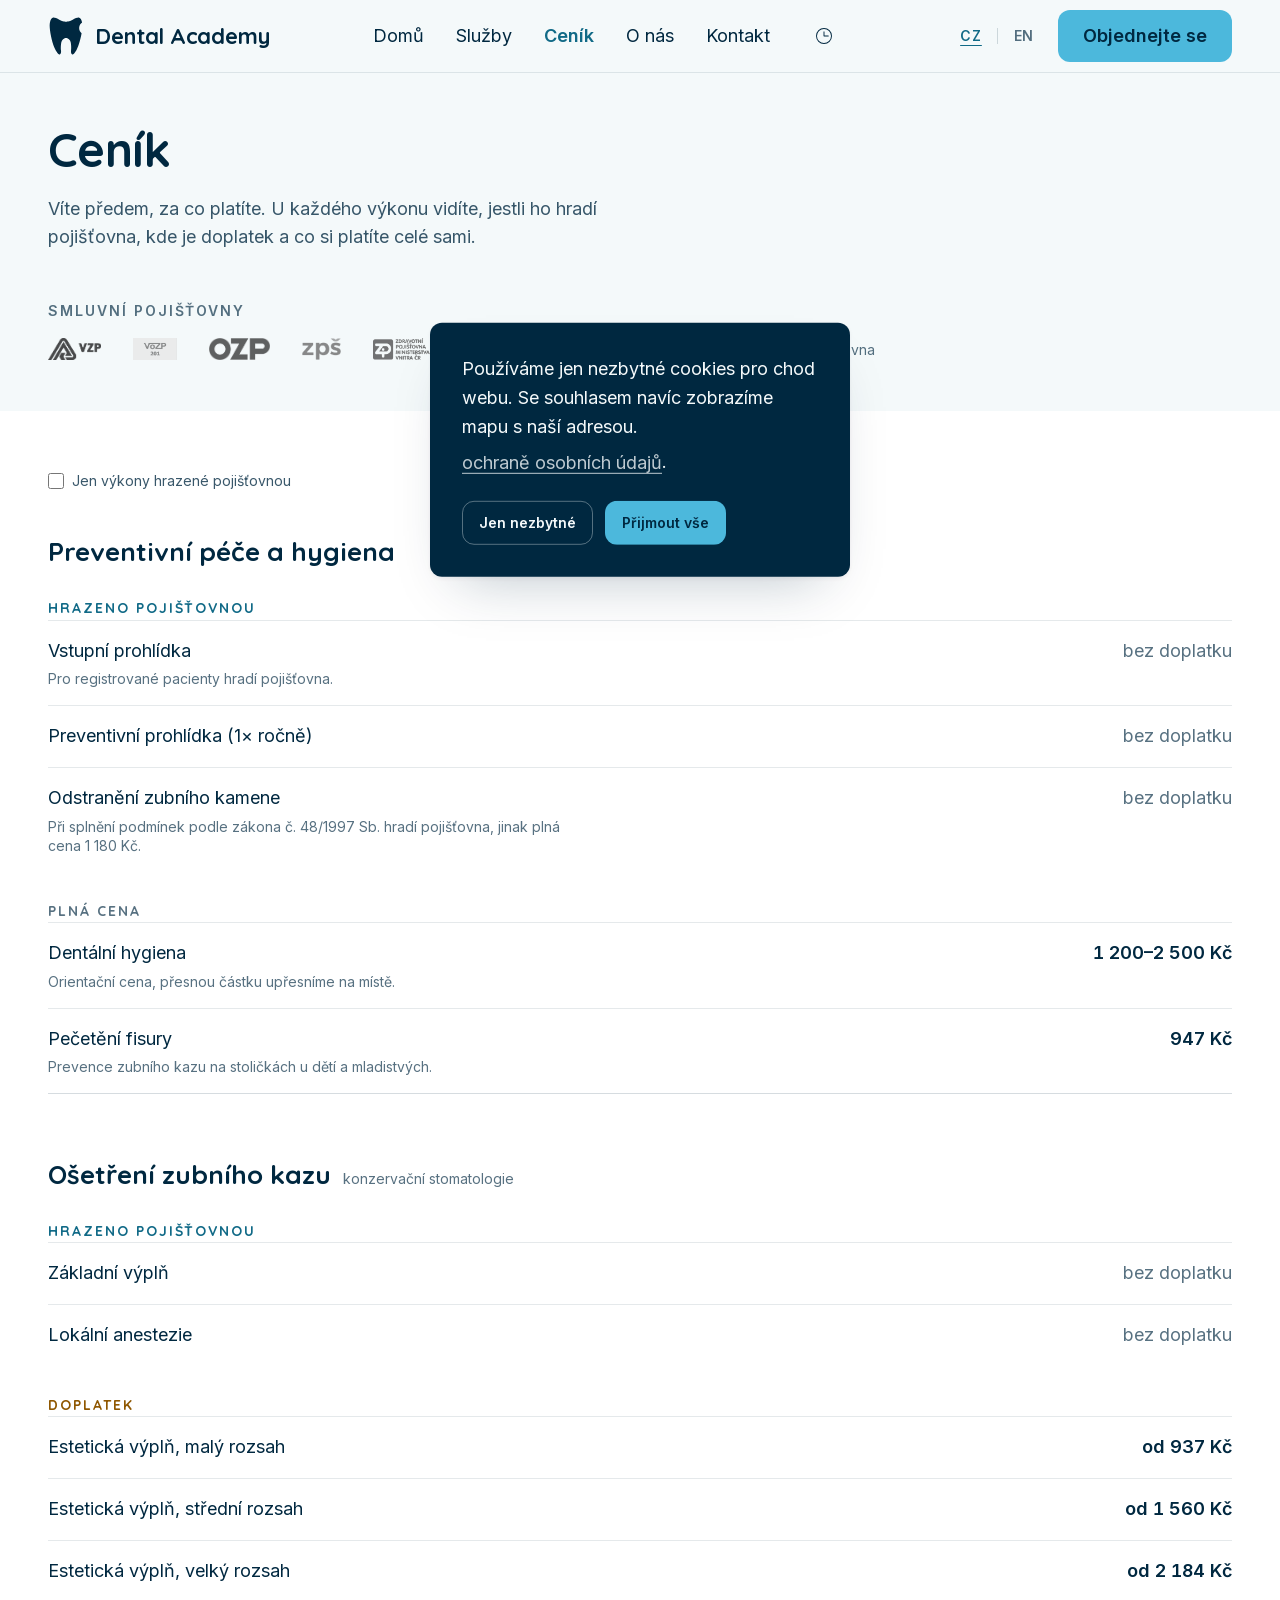
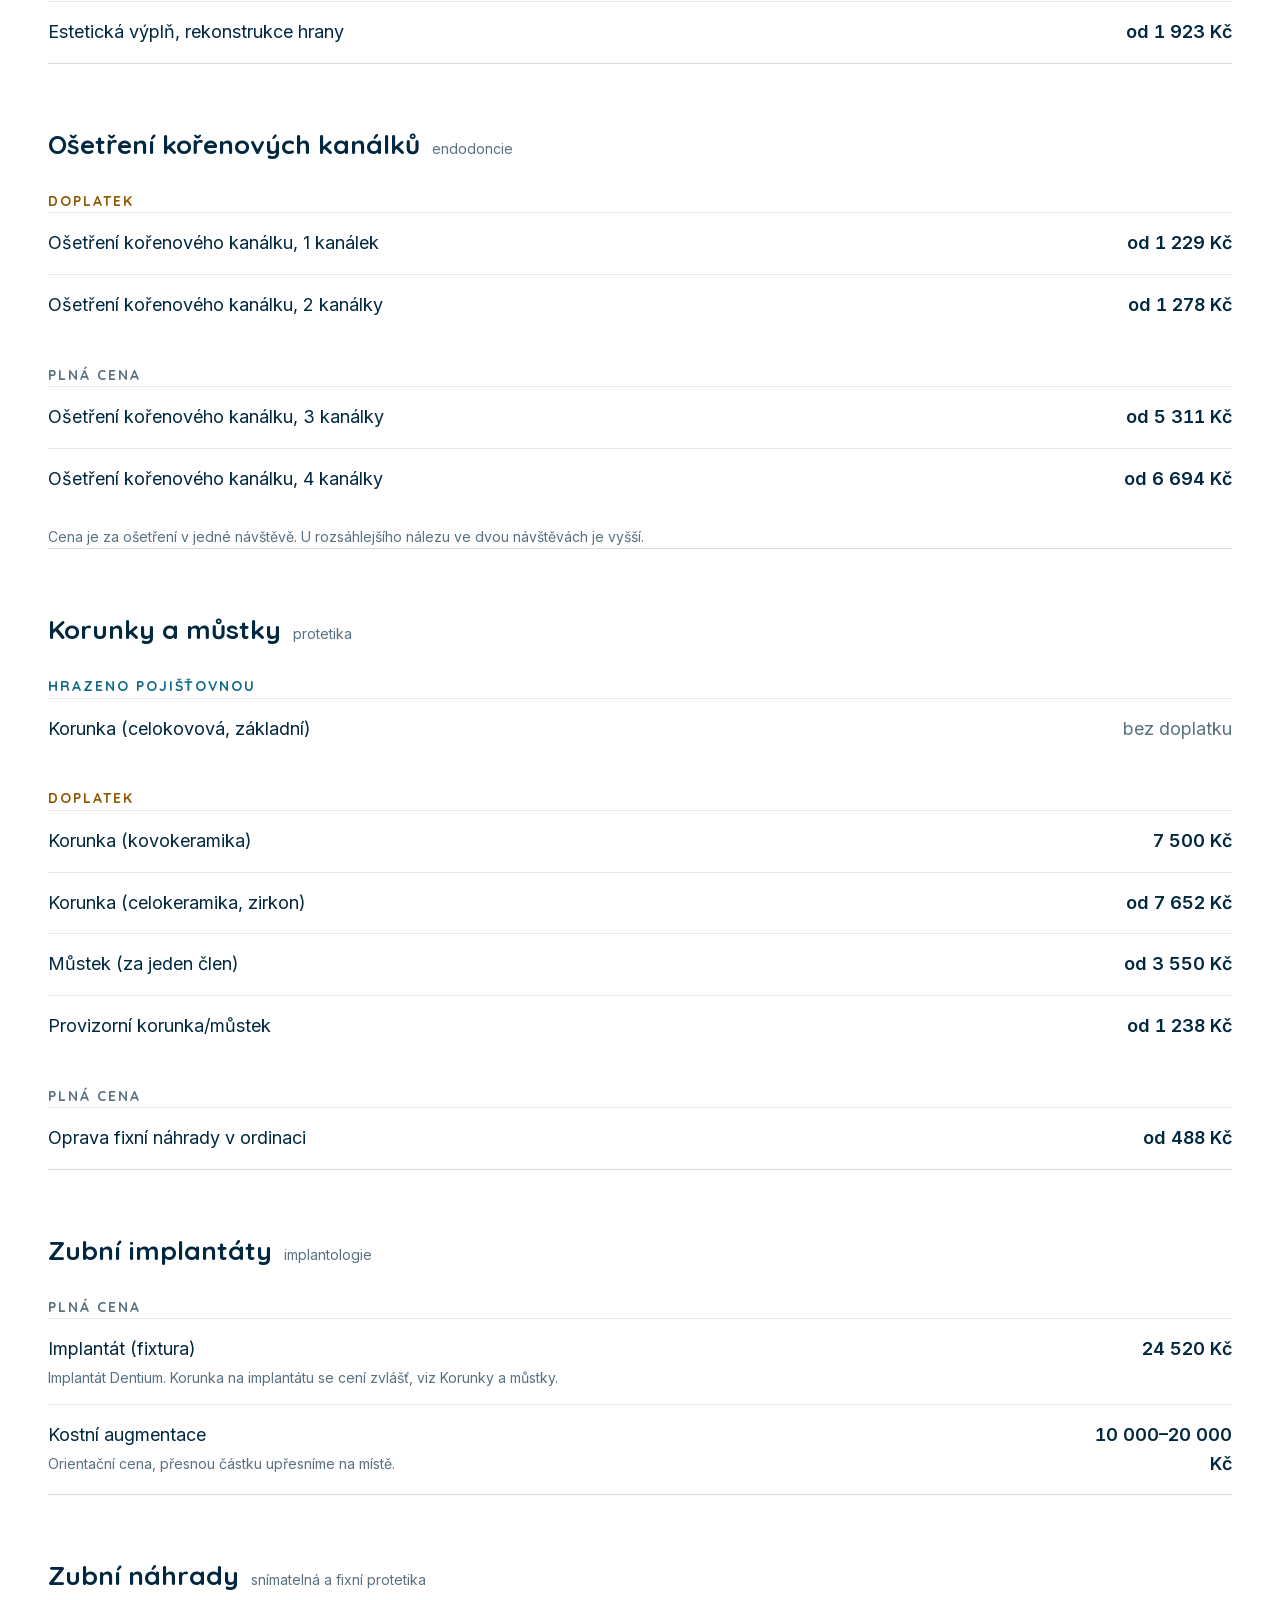
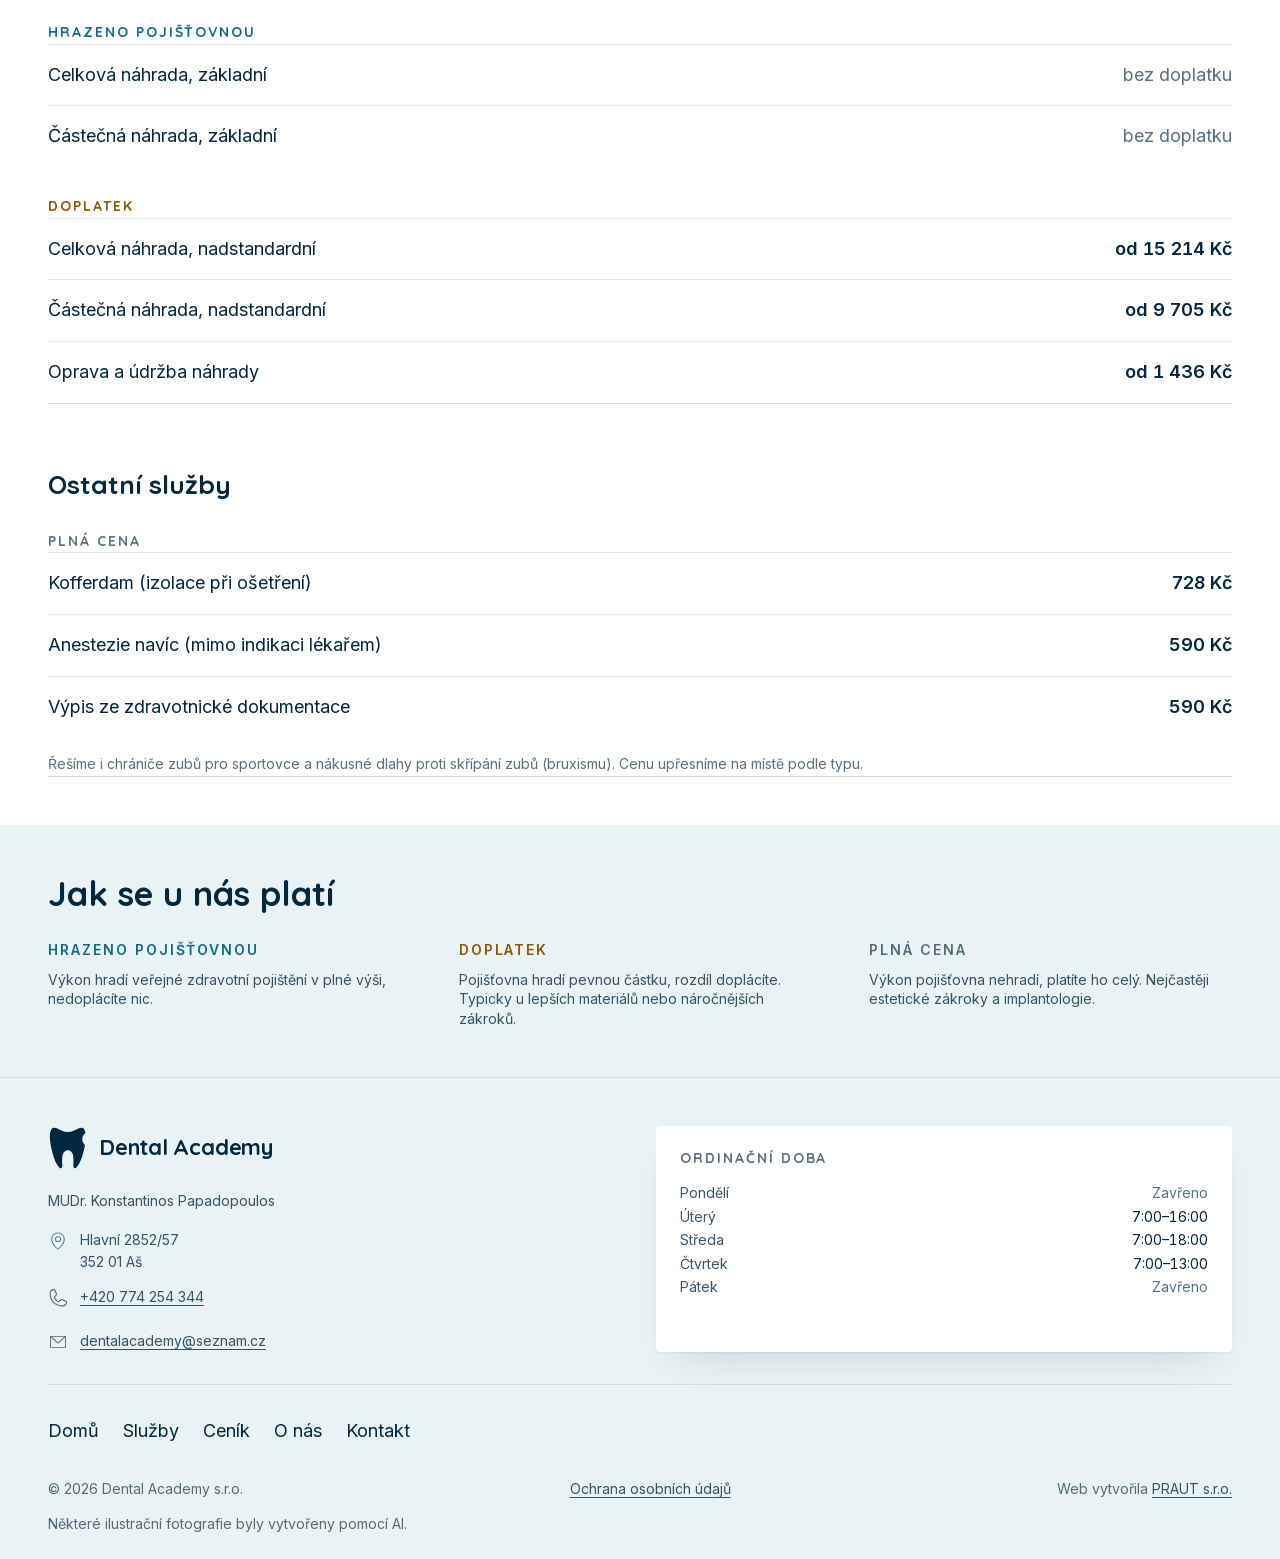
==== commit 5d31579a: "Publish source 14d076a: equal footer columns" ====
--- a/cenik/index.html
+++ b/cenik/index.html
@@ -7,18 +7,18 @@
     <link rel="apple-touch-icon" href="apple-touch-icon.png">
 
   <style>@font-face{font-family:Quicksand;font-style:normal;font-weight:700;font-display:swap;src:url("./media/quicksand-700-latin-ext-optimized-O6MUIEZ3.woff2") format("woff2");unicode-range:U+0100-02BA,U+02BD-02C5,U+02C7-02CC,U+02CE-02D7,U+02DD-02FF,U+0304,U+0308,U+0329,U+1D00-1DBF,U+1E00-1E9F,U+1EF2-1EFF,U+2020,U+20A0-20AB,U+20AD-20C0,U+2113,U+2C60-2C7F,U+A720-A7FF}@font-face{font-family:Quicksand;font-style:normal;font-weight:700;font-display:swap;src:url("./media/quicksand-700-latin-optimized-QVDMFVZS.woff2") format("woff2");unicode-range:U+0000-00FF,U+0131,U+0152-0153,U+02BB-02BC,U+02C6,U+02DA,U+02DC,U+0304,U+0308,U+0329,U+2000-206F,U+20AC,U+2122,U+2191,U+2193,U+2212,U+2215,U+FEFF,U+FFFD}@font-face{font-family:Inter;font-style:normal;font-weight:400;font-display:swap;src:url("./media/inter-400-latin-ext-optimized-43ESOUTK.woff2") format("woff2");unicode-range:U+0100-02BA,U+02BD-02C5,U+02C7-02CC,U+02CE-02D7,U+02DD-02FF,U+0304,U+0308,U+0329,U+1D00-1DBF,U+1E00-1E9F,U+1EF2-1EFF,U+2020,U+20A0-20AB,U+20AD-20C0,U+2113,U+2C60-2C7F,U+A720-A7FF}@font-face{font-family:Inter;font-style:normal;font-weight:400;font-display:swap;src:url("./media/inter-400-latin-optimized-SEBSPGC4.woff2") format("woff2");unicode-range:U+0000-00FF,U+0131,U+0152-0153,U+02BB-02BC,U+02C6,U+02DA,U+02DC,U+0304,U+0308,U+0329,U+2000-206F,U+20AC,U+2122,U+2191,U+2193,U+2212,U+2215,U+FEFF,U+FFFD}@font-face{font-family:Inter;font-style:normal;font-weight:600;font-display:swap;src:url("./media/inter-600-latin-ext-optimized-PHTYKVMK.woff2") format("woff2");unicode-range:U+0100-02BA,U+02BD-02C5,U+02C7-02CC,U+02CE-02D7,U+02DD-02FF,U+0304,U+0308,U+0329,U+1D00-1DBF,U+1E00-1E9F,U+1EF2-1EFF,U+2020,U+20A0-20AB,U+20AD-20C0,U+2113,U+2C60-2C7F,U+A720-A7FF}@font-face{font-family:Inter;font-style:normal;font-weight:600;font-display:swap;src:url("./media/inter-600-latin-optimized-3DX67WTJ.woff2") format("woff2");unicode-range:U+0000-00FF,U+0131,U+0152-0153,U+02BB-02BC,U+02C6,U+02DA,U+02DC,U+0304,U+0308,U+0329,U+2000-206F,U+20AC,U+2122,U+2191,U+2193,U+2212,U+2215,U+FEFF,U+FFFD}:root{--da-navy-900: #002840;--da-turquoise-500: #4cb8dc;--da-turquoise-700: #116a87;--da-purple-500: #8c5096;--da-ice-050: #f4f9fa;--da-ice-100: #e9f3f5;--da-white: #ffffff;--da-red-600: #a23b2e;--da-amber-700: #8f5700;--surface: var(--da-ice-050);--panel: var(--da-white);--panel-tint: var(--da-ice-100);--panel-dark: var(--da-navy-900);--ink: var(--da-navy-900);--ink-soft: rgb(0 40 64 / .78);--ink-faint: rgb(0 40 64 / .66);--ink-ghost: rgb(0 40 64 / .1);--ink-inverse: var(--da-ice-050);--accent: var(--da-turquoise-700);--accent-vivid: var(--da-turquoise-500);--rare: var(--da-purple-500);--border: rgb(0 40 64 / .16);--border-soft: rgb(0 40 64 / .1);--good: var(--da-turquoise-700);--bad: var(--da-red-600);--warn: var(--da-amber-700);--font-heading: "Quicksand", sans-serif;--font-body: "Inter", sans-serif;--text-h1: clamp(30px, 4.2vw, 48px);--text-h2: clamp(26px, 3vw, 34px);--text-h3: clamp(22px, 2.2vw, 26px);--text-body: 18px;--text-small: 14px;--leading-h1: 1.2;--leading-h2: 1.25;--leading-h3: 1.3;--leading-body: 1.6;--leading-small: 1.4;--tracking-kicker: .14em;--space-1: 4px;--space-2: 8px;--space-3: 12px;--space-4: 16px;--space-5: 24px;--space-6: 32px;--space-7: 48px;--space-8: 64px;--space-9: 96px;--space-10: 128px;--radius-surface: 4px;--radius-control: 12px;--shadow-sm: 0 1px 2px rgb(0 40 64 / .05), 0 20px 40px -24px rgb(0 40 64 / .22);--shadow-md: 0 2px 4px rgb(0 40 64 / .06), 0 28px 56px -28px rgb(0 40 64 / .28);--motion-fast: .15s;--motion-medium: .25s;--motion-slow: .4s;--motion-zoom: .7s;--motion-crossfade: 2s;--motion-hero-interval: 4s;--ease: cubic-bezier(.4, 0, .2, 1);--z-base: 0;--z-sticky: 100;--z-dropdown: 200;--z-overlay: 300;--z-cookie: 400;--container: 1200px;--container-wide: 1440px;--gutter: clamp(16px, 4vw, 48px);--tap-target-min: 44px;--focus-ring-width: 3px;--focus-ring-offset: 2px;--focus-ring-color: var(--da-turquoise-700)}*,*:before,*:after{box-sizing:border-box}*{margin:0}html{scroll-behavior:smooth;scroll-padding-top:var(--space-9);-webkit-text-size-adjust:100%}body{background:var(--surface);color:var(--ink);font-family:var(--font-body);font-size:var(--text-body);line-height:var(--leading-body);font-weight:400;-webkit-font-smoothing:antialiased;text-rendering:optimizeLegibility;min-height:100dvh}h1,h2,h3,h4{font-family:var(--font-heading);font-weight:700;text-wrap:balance}h1{font-size:var(--text-h1);line-height:var(--leading-h1);letter-spacing:-.015em}h2{font-size:var(--text-h2);line-height:var(--leading-h2)}h3{font-size:var(--text-h3);line-height:var(--leading-h3)}p{text-wrap:pretty}a{color:var(--accent);text-underline-offset:.2em;transition:color var(--motion-fast) var(--ease)}img,svg{display:block;max-width:100%}input,button{font:inherit;color:inherit}@media(prefers-reduced-motion:reduce){html{scroll-behavior:auto}*,*:before,*:after{animation-duration:.01ms!important;animation-iteration-count:1!important;transition-duration:.01ms!important;scroll-behavior:auto!important}}
-</style><link rel="stylesheet" href="styles-Z6CKCNIZ.css" media="print" onload="this.media='all'"><noscript><link rel="stylesheet" href="styles-Z6CKCNIZ.css"></noscript><style ng-app-id="ng">main[_ngcontent-ng-c197762682]{display:block;outline:none}</style><meta name="description" content="Ceník zubní péče v ordinaci Dental Academy v Aši. Přehledně, co hradí pojišťovna a jaký je doplatek u jednotlivých výkonů."><meta name="robots" content="index, follow, max-image-preview:large"><meta property="og:title" content="Ceník, Dental Academy"><meta property="og:description" content="Ceník zubní péče v ordinaci Dental Academy v Aši. Přehledně, co hradí pojišťovna a jaký je doplatek u jednotlivých výkonů."><meta property="og:url" content="https://dentalacademyas.cz/cenik/"><meta property="og:type" content="website"><meta property="og:site_name" content="Dental Academy"><meta property="og:locale" content="cs_CZ"><meta property="og:image" content="https://dentalacademyas.cz/apple-touch-icon.png"><meta name="twitter:card" content="summary"><meta name="twitter:title" content="Ceník, Dental Academy"><meta name="twitter:description" content="Ceník zubní péče v ordinaci Dental Academy v Aši. Přehledně, co hradí pojišťovna a jaký je doplatek u jednotlivých výkonů."><style ng-app-id="ng">a[_ngcontent-ng-c2454751825]{position:absolute;z-index:var(--z-cookie);top:0;left:var(--space-4);transform:translateY(-120%);display:inline-flex;align-items:center;min-height:var(--tap-target-min);padding-inline:var(--space-5);background:var(--panel);color:var(--ink);border-radius:var(--radius-control);box-shadow:var(--shadow-md);text-decoration:none;font-weight:600;transition:transform var(--motion-fast) var(--ease)}a[_ngcontent-ng-c2454751825]:focus-visible{transform:translateY(var(--space-3))}</style><style ng-app-id="ng">header[_ngcontent-ng-c871143590]{position:sticky;top:0;z-index:var(--z-sticky);background:color-mix(in srgb,var(--surface) 88%,transparent);-webkit-backdrop-filter:blur(10px);backdrop-filter:blur(10px);border-bottom:1px solid var(--border-soft)}.bar[_ngcontent-ng-c871143590]{display:flex;align-items:center;justify-content:space-between;gap:var(--space-5);min-height:72px}.brand[_ngcontent-ng-c871143590]{display:inline-flex;color:var(--ink);text-decoration:none;flex:none}.desktop[_ngcontent-ng-c871143590]{display:none}nav.desktop[_ngcontent-ng-c871143590]   ul[_ngcontent-ng-c871143590]{list-style:none;padding:0;display:flex;align-items:center;gap:var(--space-6)}.hours[_ngcontent-ng-c871143590]{position:relative}.hours[_ngcontent-ng-c871143590]   summary[_ngcontent-ng-c871143590]{display:inline-flex;align-items:center;justify-content:center;min-width:var(--tap-target-min);min-height:var(--tap-target-min);color:var(--ink);cursor:pointer;list-style:none;transition:color var(--motion-fast) var(--ease)}.hours[_ngcontent-ng-c871143590]   summary[_ngcontent-ng-c871143590]::-webkit-details-marker{display:none}.hours[_ngcontent-ng-c871143590]   summary[_ngcontent-ng-c871143590]:hover, .hours[open][_ngcontent-ng-c871143590]   summary[_ngcontent-ng-c871143590]{color:var(--accent)}.hours-card[_ngcontent-ng-c871143590]{position:absolute;top:calc(100% + var(--space-3));right:0;z-index:var(--z-dropdown);padding:var(--space-4) var(--space-5);background:var(--panel);border-radius:var(--radius-surface);box-shadow:var(--shadow-md)}.hours-card[_ngcontent-ng-c871143590]   dl[_ngcontent-ng-c871143590]{margin:0;display:grid;grid-template-columns:auto 1fr;gap:var(--space-1) var(--space-4);font-size:var(--text-small);line-height:var(--leading-small);white-space:nowrap}.hours-card[_ngcontent-ng-c871143590]   dt[_ngcontent-ng-c871143590]{color:var(--ink-soft)}.hours-card[_ngcontent-ng-c871143590]   dd[_ngcontent-ng-c871143590]{margin:0;font-variant-numeric:tabular-nums}.hours-card[_ngcontent-ng-c871143590]   dd.closed[_ngcontent-ng-c871143590]{color:var(--ink-faint)}.actions[_ngcontent-ng-c871143590]{display:flex;align-items:center;gap:var(--space-3);flex:none}.burger[_ngcontent-ng-c871143590]{display:inline-flex;align-items:center;justify-content:center;min-width:var(--tap-target-min);min-height:var(--tap-target-min);background:transparent;border:0;border-radius:var(--radius-control);color:var(--ink);cursor:pointer;transition:background-color var(--motion-fast) var(--ease)}.burger[_ngcontent-ng-c871143590]:hover{background:var(--ink-ghost)}.cta[_ngcontent-ng-c871143590]{display:none}@media(min-width:480px){.cta[_ngcontent-ng-c871143590]{display:inline-flex}}@media(min-width:1280px){.desktop[_ngcontent-ng-c871143590]{display:inline-flex}.burger[_ngcontent-ng-c871143590]{display:none}}</style><style ng-app-id="ng">[_nghost-ng-c1360616720]{display:contents}.banner[_ngcontent-ng-c1360616720]{position:fixed;top:50%;left:50%;transform:translate(-50%,-50%);z-index:var(--z-cookie);width:calc(100% - var(--space-4) * 2);max-width:420px;display:grid;gap:var(--space-4);padding:var(--space-6);background:var(--panel-dark);border-radius:var(--radius-control);box-shadow:var(--shadow-md);--ink: var(--ink-inverse);--ink-soft: rgb(244 249 250 / .78);--border: rgb(244 249 250 / .35);--accent: var(--accent-vivid);color:var(--ink);animation:_ngcontent-ng-c1360616720_fade-in var(--motion-slow) var(--ease)}.actions[_ngcontent-ng-c1360616720]{display:flex;flex-wrap:wrap;gap:var(--space-3)}@keyframes _ngcontent-ng-c1360616720_fade-in{0%{opacity:0;transform:translate(-50%,-50%) scale(.96)}to{opacity:1;transform:translate(-50%,-50%) scale(1)}}</style><style ng-app-id="ng">[_nghost-ng-c3181076983]{display:block;width:min(100% - 2 * var(--gutter),var(--_max, var(--container)));margin-inline:auto}</style><style ng-app-id="ng">[_nghost-ng-c3826198548]{display:inline-flex;align-items:center;gap:var(--space-3);color:inherit}.mark[_ngcontent-ng-c3826198548]{height:max(32px,1px * var(--_size, 40));width:auto;aspect-ratio:103.21/116.48}.wordmark[_ngcontent-ng-c3826198548]{font-family:var(--font-heading);font-weight:700;font-size:clamp(18px,2vw,22px);line-height:1.1;letter-spacing:-.01em;white-space:nowrap}</style><style ng-app-id="ng">[_nghost-ng-c3883181231]{display:inline-flex;flex:none;color:inherit}svg[_ngcontent-ng-c3883181231]{width:calc(1px * var(--_size, 24));height:calc(1px * var(--_size, 24))}</style><style ng-app-id="ng">nav[_ngcontent-ng-c47568377]{display:inline-flex;align-items:center;gap:var(--space-1)}a[_ngcontent-ng-c47568377]{display:inline-flex;align-items:center;justify-content:center;min-width:var(--tap-target-min);min-height:var(--tap-target-min);color:var(--ink-faint);text-decoration:none;font-size:var(--text-small);font-weight:600;letter-spacing:.06em;border-radius:var(--radius-control);transition:color var(--motion-fast) var(--ease)}a[_ngcontent-ng-c47568377]:hover{color:var(--ink)}a.is-current[_ngcontent-ng-c47568377]{color:var(--accent);text-decoration:underline;text-underline-offset:.3em}.sep[_ngcontent-ng-c47568377]{width:1px;height:16px;background:var(--border)}.sr-only[_ngcontent-ng-c47568377]{position:absolute;width:1px;height:1px;padding:0;margin:-1px;overflow:hidden;clip-path:inset(50%);white-space:nowrap;border:0}</style><style ng-app-id="ng">[_nghost-ng-c1597601124]{display:inline-flex;align-items:center;justify-content:center;gap:var(--space-2);border-radius:var(--radius-control);border:1px solid transparent;font-family:var(--font-body);font-weight:600;line-height:1.2;text-align:center;text-decoration:none;cursor:pointer;max-width:100%;transition:background-color var(--motion-fast) var(--ease),border-color var(--motion-fast) var(--ease),color var(--motion-fast) var(--ease)}.size-sm[_nghost-ng-c1597601124]{min-height:var(--tap-target-min);padding-inline:var(--space-4);font-size:var(--text-small)}.size-md[_nghost-ng-c1597601124]{min-height:52px;padding-inline:var(--space-5);font-size:var(--text-body)}.size-lg[_nghost-ng-c1597601124]{min-height:60px;padding-inline:var(--space-6);font-size:var(--text-body)}.appearance-primary[_nghost-ng-c1597601124]{background:var(--accent-vivid);color:var(--da-navy-900)}.appearance-primary[_nghost-ng-c1597601124]:hover{background:var(--accent);color:var(--ink-inverse)}.appearance-secondary[_nghost-ng-c1597601124]{background:transparent;border-color:var(--border);color:var(--ink)}.appearance-secondary[_nghost-ng-c1597601124]:hover{border-color:var(--accent);color:var(--accent)}.appearance-ghost[_nghost-ng-c1597601124]{background:transparent;color:var(--accent);padding-inline:var(--space-3)}.appearance-ghost[_nghost-ng-c1597601124]:hover{background:var(--ink-ghost)}.is-full[_nghost-ng-c1597601124]{width:100%}.is-loading[_nghost-ng-c1597601124], [disabled][_nghost-ng-c1597601124]{opacity:.55;cursor:not-allowed;pointer-events:none}</style><style ng-app-id="ng">[_nghost-ng-c4016984144]{color:var(--accent);text-underline-offset:.2em;transition:color var(--motion-fast) var(--ease)}.variant-inline[_nghost-ng-c4016984144]{text-decoration:underline}.variant-inline[_nghost-ng-c4016984144]:hover{color:var(--ink)}.variant-nav[_nghost-ng-c4016984144]{color:var(--ink);text-decoration:none;display:inline-flex;align-items:center;min-height:var(--tap-target-min)}.variant-nav[_nghost-ng-c4016984144]:hover{color:var(--accent)}.variant-quiet[_nghost-ng-c4016984144]{color:var(--ink-soft);text-decoration:underline;text-decoration-color:currentColor;display:inline-flex;align-items:center;min-height:var(--tap-target-min)}.variant-quiet[_nghost-ng-c4016984144]:hover{color:var(--ink)}.is-active[_nghost-ng-c4016984144]{color:var(--accent);font-weight:700}</style><style ng-app-id="ng">footer[_ngcontent-ng-c812557417]{background:var(--panel-tint);border-top:1px solid var(--border-soft);padding-block:var(--space-7) var(--space-5)}.grid[_ngcontent-ng-c812557417]{display:grid;grid-template-columns:minmax(0,1fr);align-items:start;gap:var(--space-6)}@media(min-width:768px){.grid[_ngcontent-ng-c812557417]{grid-template-columns:minmax(0,1fr) minmax(0,380px);column-gap:clamp(var(--space-5),5vw,var(--space-8))}}.hours-wrap[_ngcontent-ng-c812557417]{width:100%;min-width:0}@media(min-width:768px){.hours-wrap[_ngcontent-ng-c812557417]{max-width:380px;justify-self:end}}.brand[_ngcontent-ng-c812557417]{min-width:0}h2[_ngcontent-ng-c812557417]{font-size:var(--text-small);letter-spacing:var(--tracking-kicker);text-transform:uppercase;color:var(--ink-faint);margin-bottom:var(--space-4)}.card[_ngcontent-ng-c812557417]{padding:var(--space-5);background:var(--panel);border-radius:var(--radius-surface);box-shadow:var(--shadow-sm)}.doctor[_ngcontent-ng-c812557417]{margin-top:var(--space-3);color:var(--ink-soft);font-size:var(--text-small)}.contact[_ngcontent-ng-c812557417], .links[_ngcontent-ng-c812557417], .legal[_ngcontent-ng-c812557417]{list-style:none;padding:0}.contact[_ngcontent-ng-c812557417]{display:grid;gap:0;margin-top:var(--space-4);font-size:var(--text-small)}.contact[_ngcontent-ng-c812557417]   li[_ngcontent-ng-c812557417]{display:grid;grid-template-columns:auto minmax(0,1fr);gap:var(--space-3);align-items:start;color:var(--ink-soft)}.contact[_ngcontent-ng-c812557417]   li[_ngcontent-ng-c812557417]:first-child{margin-bottom:var(--space-3)}.contact[_ngcontent-ng-c812557417]   li[_ngcontent-ng-c812557417]:last-child{margin-bottom:calc(var(--text-small) * var(--leading-body) - var(--tap-target-min))}.contact[_ngcontent-ng-c812557417]   da-icon[_ngcontent-ng-c812557417]{margin-top:2px;color:var(--ink-faint)}.contact[_ngcontent-ng-c812557417]   a[_ngcontent-ng-c812557417]{align-items:flex-start}.contact[_ngcontent-ng-c812557417]   a[_ngcontent-ng-c812557417], .contact[_ngcontent-ng-c812557417]   span[_ngcontent-ng-c812557417]{min-width:0;max-width:100%;overflow-wrap:anywhere}.hours[_ngcontent-ng-c812557417]{margin:0;display:grid;grid-template-columns:minmax(0,1fr) auto;gap:var(--space-1) var(--space-4);font-size:var(--text-small);line-height:var(--leading-small)}.hours[_ngcontent-ng-c812557417]   dt[_ngcontent-ng-c812557417]{color:var(--ink-soft)}.hours[_ngcontent-ng-c812557417]   dd[_ngcontent-ng-c812557417]{margin:0;text-align:right;font-variant-numeric:tabular-nums}.hours[_ngcontent-ng-c812557417]   dd.closed[_ngcontent-ng-c812557417]{color:var(--ink-faint)}.navigation[_ngcontent-ng-c812557417]{margin-top:var(--space-6);padding-block:var(--space-5) 0;border-top:1px solid var(--border-soft)}.links[_ngcontent-ng-c812557417], .legal[_ngcontent-ng-c812557417]{display:flex;flex-wrap:wrap;align-items:center;gap:var(--space-2) var(--space-5)}.bottom[_ngcontent-ng-c812557417]{margin-top:var(--space-5);display:flex;flex-wrap:wrap;align-items:baseline;font-size:var(--text-small);color:var(--ink-faint);justify-content:space-between;gap:var(--space-5)}.bottom[_ngcontent-ng-c812557417]   a[_ngcontent-ng-c812557417]{align-items:center;margin-block:calc((var(--space-5) - var(--tap-target-min)) / 2)}.copyright[_ngcontent-ng-c812557417], .credit[_ngcontent-ng-c812557417], .ai-note[_ngcontent-ng-c812557417]{font-size:var(--text-small);color:var(--ink-faint)}.copyright[_ngcontent-ng-c812557417], .credit[_ngcontent-ng-c812557417]{min-width:0;overflow-wrap:anywhere}.ai-note[_ngcontent-ng-c812557417]{margin-top:var(--space-3)}</style><style ng-app-id="ng">.lede[_ngcontent-ng-c1748151319]{margin-top:var(--space-4);max-width:56ch;color:var(--ink-soft)}.insurers[_ngcontent-ng-c1748151319]{margin-top:var(--space-7)}.insurers-label[_ngcontent-ng-c1748151319]{display:block;margin-bottom:var(--space-3);font-size:var(--text-small);font-weight:600;letter-spacing:var(--tracking-kicker);text-transform:uppercase;color:var(--ink-faint)}.insurers[_ngcontent-ng-c1748151319]   ul[_ngcontent-ng-c1748151319]{display:flex;flex-wrap:wrap;align-items:center;gap:var(--space-6);list-style:none;margin:0;padding:0}.insurers[_ngcontent-ng-c1748151319]   img[_ngcontent-ng-c1748151319]{height:22px;width:auto;max-width:120px;object-fit:contain;filter:grayscale(1);opacity:.7}.insurer-name[_ngcontent-ng-c1748151319]{font-size:var(--text-small);color:var(--ink-faint)}.list[_ngcontent-ng-c1748151319]{margin-top:var(--space-6);border-bottom:1px solid var(--border)}.empty[_ngcontent-ng-c1748151319]{margin-top:var(--space-7);padding:var(--space-6);background:var(--surface);border-radius:var(--radius-surface);color:var(--ink-soft);max-width:60ch}.empty[_ngcontent-ng-c1748151319]   a[_ngcontent-ng-c1748151319]{color:var(--accent)}.legend[_ngcontent-ng-c1748151319]   h2[_ngcontent-ng-c1748151319]{margin-bottom:var(--space-5)}.legend[_ngcontent-ng-c1748151319]   dl[_ngcontent-ng-c1748151319]{display:grid;gap:var(--space-5)}@media(min-width:768px){.legend[_ngcontent-ng-c1748151319]   dl[_ngcontent-ng-c1748151319]{grid-template-columns:repeat(auto-fit,minmax(240px,1fr));gap:var(--space-7)}}.legend[_ngcontent-ng-c1748151319]   dt[_ngcontent-ng-c1748151319]{font-size:var(--text-small);font-weight:600;letter-spacing:var(--tracking-kicker);text-transform:uppercase;margin-bottom:var(--space-2)}.legend[_ngcontent-ng-c1748151319]   dt.covered[_ngcontent-ng-c1748151319]{color:var(--good)}.legend[_ngcontent-ng-c1748151319]   dt.partial[_ngcontent-ng-c1748151319]{color:var(--warn)}.legend[_ngcontent-ng-c1748151319]   dt.full[_ngcontent-ng-c1748151319]{color:var(--ink-faint)}.legend[_ngcontent-ng-c1748151319]   dd[_ngcontent-ng-c1748151319]{margin:0;color:var(--ink-soft);font-size:var(--text-small);line-height:var(--leading-small)}.sr-only[_ngcontent-ng-c1748151319]{position:absolute;width:1px;height:1px;padding:0;margin:-1px;overflow:hidden;clip-path:inset(50%);white-space:nowrap;border:0}</style><style ng-app-id="ng">[_nghost-ng-c2319155291]{display:block}.tone-surface[_nghost-ng-c2319155291]{background:var(--surface)}.tone-panel[_nghost-ng-c2319155291]{background:var(--panel)}.tone-tint[_nghost-ng-c2319155291]{background:var(--panel-tint)}.tone-dark[_nghost-ng-c2319155291]{background:var(--panel-dark);--ink: var(--ink-inverse);--ink-soft: rgb(244 249 250 / .78);--ink-faint: rgb(244 249 250 / .62);--ink-ghost: rgb(244 249 250 / .12);--border: rgb(244 249 250 / .35);--border-soft: rgb(244 249 250 / .18);--accent: var(--accent-vivid);color:var(--ink)}.spacing-tight[_nghost-ng-c2319155291]{padding-block:var(--space-7)}.spacing-normal[_nghost-ng-c2319155291]{padding-block:var(--space-9)}.spacing-loose[_nghost-ng-c2319155291]{padding-block:var(--space-10)}</style><style ng-app-id="ng">[_nghost-ng-c3267494051]{display:block}.bar[_ngcontent-ng-c3267494051]{display:flex;flex-wrap:wrap;align-items:center;gap:var(--space-4)}.toggle[_ngcontent-ng-c3267494051]{display:inline-flex;align-items:center;gap:var(--space-2);min-height:var(--tap-target-min);cursor:pointer;-webkit-user-select:none;user-select:none;color:var(--ink-soft);font-size:var(--text-small)}.toggle[_ngcontent-ng-c3267494051]   input[_ngcontent-ng-c3267494051]{width:16px;height:16px;accent-color:var(--accent);cursor:pointer;flex:none}</style><link rel="canonical" href="https://dentalacademyas.cz/cenik/"><link rel="alternate" href="https://dentalacademyas.cz/cenik/" hreflang="cs"><link rel="alternate" href="https://dentalacademyas.cz/en/prices/" hreflang="en"><link rel="alternate" href="https://dentalacademyas.cz/cenik/" hreflang="x-default"><script id="clinic-schema" type="application/ld+json">{"@context":"https://schema.org","@type":"Dentist","@id":"https://dentalacademyas.cz/#clinic","name":"Dental Academy s.r.o.","url":"https://dentalacademyas.cz/","telephone":"+420 774 254 344","email":"dentalacademy@seznam.cz","address":{"@type":"PostalAddress","streetAddress":"Hlavní 2852/57","addressLocality":"Aš","postalCode":"352 01","addressCountry":"CZ"},"openingHoursSpecification":[{"@type":"OpeningHoursSpecification","dayOfWeek":"Tuesday","opens":"07:00","closes":"16:00"},{"@type":"OpeningHoursSpecification","dayOfWeek":"Wednesday","opens":"07:00","closes":"18:00"},{"@type":"OpeningHoursSpecification","dayOfWeek":"Thursday","opens":"07:00","closes":"13:00"}]}</script><style ng-app-id="ng">[_nghost-ng-c1108738342]{display:block;padding-top:var(--space-8);border-top:1px solid var(--border)}[_nghost-ng-c1108738342]:first-of-type{padding-top:0;border-top:0}.heading[_ngcontent-ng-c1108738342]{margin:0}.title[_ngcontent-ng-c1108738342]{display:flex;flex-wrap:wrap;align-items:baseline;gap:var(--space-3);font-family:var(--font-heading);font-weight:700;font-size:var(--text-h3);line-height:var(--leading-h3);color:var(--ink)}.term[_ngcontent-ng-c1108738342]{font-family:var(--font-body);font-weight:400;font-size:var(--text-small);color:var(--ink-faint)}.status-group[_ngcontent-ng-c1108738342]{margin-top:var(--space-4)}.status-heading[_ngcontent-ng-c1108738342]{margin:0;padding-top:var(--space-3);font-size:var(--text-small);font-weight:600;letter-spacing:var(--tracking-kicker);text-transform:uppercase}.state-covered[_ngcontent-ng-c1108738342]{color:var(--good)}.state-partial[_ngcontent-ng-c1108738342]{color:var(--warn)}.state-full[_ngcontent-ng-c1108738342]{color:var(--ink-faint)}.category-note[_ngcontent-ng-c1108738342]{margin-top:var(--space-4);font-size:var(--text-small);color:var(--ink-faint)}</style><style ng-app-id="ng">[_nghost-ng-c1970541479]{display:block}.row[_ngcontent-ng-c1970541479]{display:grid;gap:var(--space-1) var(--space-5);padding-block:var(--space-4);border-top:1px solid var(--border-soft);grid-template-columns:minmax(0,1fr) minmax(0,auto);align-items:baseline}.main[_ngcontent-ng-c1970541479]{display:grid;gap:var(--space-1)}.name[_ngcontent-ng-c1970541479]{color:var(--ink)}.note[_ngcontent-ng-c1970541479]{font-size:var(--text-small);line-height:var(--leading-small);color:var(--ink-faint);max-width:60ch}.price[_ngcontent-ng-c1970541479]{text-align:right;font-weight:600;font-variant-numeric:tabular-nums;white-space:normal;overflow-wrap:anywhere;max-width:12ch}.free[_ngcontent-ng-c1970541479]{font-weight:400;color:var(--ink-faint)}</style></head>
+</style><link rel="stylesheet" href="styles-Z6CKCNIZ.css" media="print" onload="this.media='all'"><noscript><link rel="stylesheet" href="styles-Z6CKCNIZ.css"></noscript><style ng-app-id="ng">main[_ngcontent-ng-c197762682]{display:block;outline:none}</style><meta name="description" content="Ceník zubní péče v ordinaci Dental Academy v Aši. Přehledně, co hradí pojišťovna a jaký je doplatek u jednotlivých výkonů."><meta name="robots" content="index, follow, max-image-preview:large"><meta property="og:title" content="Ceník, Dental Academy"><meta property="og:description" content="Ceník zubní péče v ordinaci Dental Academy v Aši. Přehledně, co hradí pojišťovna a jaký je doplatek u jednotlivých výkonů."><meta property="og:url" content="https://dentalacademyas.cz/cenik/"><meta property="og:type" content="website"><meta property="og:site_name" content="Dental Academy"><meta property="og:locale" content="cs_CZ"><meta property="og:image" content="https://dentalacademyas.cz/apple-touch-icon.png"><meta name="twitter:card" content="summary"><meta name="twitter:title" content="Ceník, Dental Academy"><meta name="twitter:description" content="Ceník zubní péče v ordinaci Dental Academy v Aši. Přehledně, co hradí pojišťovna a jaký je doplatek u jednotlivých výkonů."><style ng-app-id="ng">a[_ngcontent-ng-c2454751825]{position:absolute;z-index:var(--z-cookie);top:0;left:var(--space-4);transform:translateY(-120%);display:inline-flex;align-items:center;min-height:var(--tap-target-min);padding-inline:var(--space-5);background:var(--panel);color:var(--ink);border-radius:var(--radius-control);box-shadow:var(--shadow-md);text-decoration:none;font-weight:600;transition:transform var(--motion-fast) var(--ease)}a[_ngcontent-ng-c2454751825]:focus-visible{transform:translateY(var(--space-3))}</style><style ng-app-id="ng">header[_ngcontent-ng-c871143590]{position:sticky;top:0;z-index:var(--z-sticky);background:color-mix(in srgb,var(--surface) 88%,transparent);-webkit-backdrop-filter:blur(10px);backdrop-filter:blur(10px);border-bottom:1px solid var(--border-soft)}.bar[_ngcontent-ng-c871143590]{display:flex;align-items:center;justify-content:space-between;gap:var(--space-5);min-height:72px}.brand[_ngcontent-ng-c871143590]{display:inline-flex;color:var(--ink);text-decoration:none;flex:none}.desktop[_ngcontent-ng-c871143590]{display:none}nav.desktop[_ngcontent-ng-c871143590]   ul[_ngcontent-ng-c871143590]{list-style:none;padding:0;display:flex;align-items:center;gap:var(--space-6)}.hours[_ngcontent-ng-c871143590]{position:relative}.hours[_ngcontent-ng-c871143590]   summary[_ngcontent-ng-c871143590]{display:inline-flex;align-items:center;justify-content:center;min-width:var(--tap-target-min);min-height:var(--tap-target-min);color:var(--ink);cursor:pointer;list-style:none;transition:color var(--motion-fast) var(--ease)}.hours[_ngcontent-ng-c871143590]   summary[_ngcontent-ng-c871143590]::-webkit-details-marker{display:none}.hours[_ngcontent-ng-c871143590]   summary[_ngcontent-ng-c871143590]:hover, .hours[open][_ngcontent-ng-c871143590]   summary[_ngcontent-ng-c871143590]{color:var(--accent)}.hours-card[_ngcontent-ng-c871143590]{position:absolute;top:calc(100% + var(--space-3));right:0;z-index:var(--z-dropdown);padding:var(--space-4) var(--space-5);background:var(--panel);border-radius:var(--radius-surface);box-shadow:var(--shadow-md)}.hours-card[_ngcontent-ng-c871143590]   dl[_ngcontent-ng-c871143590]{margin:0;display:grid;grid-template-columns:auto 1fr;gap:var(--space-1) var(--space-4);font-size:var(--text-small);line-height:var(--leading-small);white-space:nowrap}.hours-card[_ngcontent-ng-c871143590]   dt[_ngcontent-ng-c871143590]{color:var(--ink-soft)}.hours-card[_ngcontent-ng-c871143590]   dd[_ngcontent-ng-c871143590]{margin:0;font-variant-numeric:tabular-nums}.hours-card[_ngcontent-ng-c871143590]   dd.closed[_ngcontent-ng-c871143590]{color:var(--ink-faint)}.actions[_ngcontent-ng-c871143590]{display:flex;align-items:center;gap:var(--space-3);flex:none}.burger[_ngcontent-ng-c871143590]{display:inline-flex;align-items:center;justify-content:center;min-width:var(--tap-target-min);min-height:var(--tap-target-min);background:transparent;border:0;border-radius:var(--radius-control);color:var(--ink);cursor:pointer;transition:background-color var(--motion-fast) var(--ease)}.burger[_ngcontent-ng-c871143590]:hover{background:var(--ink-ghost)}.cta[_ngcontent-ng-c871143590]{display:none}@media(min-width:480px){.cta[_ngcontent-ng-c871143590]{display:inline-flex}}@media(min-width:1280px){.desktop[_ngcontent-ng-c871143590]{display:inline-flex}.burger[_ngcontent-ng-c871143590]{display:none}}</style><style ng-app-id="ng">[_nghost-ng-c1360616720]{display:contents}.banner[_ngcontent-ng-c1360616720]{position:fixed;top:50%;left:50%;transform:translate(-50%,-50%);z-index:var(--z-cookie);width:calc(100% - var(--space-4) * 2);max-width:420px;display:grid;gap:var(--space-4);padding:var(--space-6);background:var(--panel-dark);border-radius:var(--radius-control);box-shadow:var(--shadow-md);--ink: var(--ink-inverse);--ink-soft: rgb(244 249 250 / .78);--border: rgb(244 249 250 / .35);--accent: var(--accent-vivid);color:var(--ink);animation:_ngcontent-ng-c1360616720_fade-in var(--motion-slow) var(--ease)}.actions[_ngcontent-ng-c1360616720]{display:flex;flex-wrap:wrap;gap:var(--space-3)}@keyframes _ngcontent-ng-c1360616720_fade-in{0%{opacity:0;transform:translate(-50%,-50%) scale(.96)}to{opacity:1;transform:translate(-50%,-50%) scale(1)}}</style><style ng-app-id="ng">[_nghost-ng-c3181076983]{display:block;width:min(100% - 2 * var(--gutter),var(--_max, var(--container)));margin-inline:auto}</style><style ng-app-id="ng">[_nghost-ng-c3826198548]{display:inline-flex;align-items:center;gap:var(--space-3);color:inherit}.mark[_ngcontent-ng-c3826198548]{height:max(32px,1px * var(--_size, 40));width:auto;aspect-ratio:103.21/116.48}.wordmark[_ngcontent-ng-c3826198548]{font-family:var(--font-heading);font-weight:700;font-size:clamp(18px,2vw,22px);line-height:1.1;letter-spacing:-.01em;white-space:nowrap}</style><style ng-app-id="ng">[_nghost-ng-c3883181231]{display:inline-flex;flex:none;color:inherit}svg[_ngcontent-ng-c3883181231]{width:calc(1px * var(--_size, 24));height:calc(1px * var(--_size, 24))}</style><style ng-app-id="ng">nav[_ngcontent-ng-c47568377]{display:inline-flex;align-items:center;gap:var(--space-1)}a[_ngcontent-ng-c47568377]{display:inline-flex;align-items:center;justify-content:center;min-width:var(--tap-target-min);min-height:var(--tap-target-min);color:var(--ink-faint);text-decoration:none;font-size:var(--text-small);font-weight:600;letter-spacing:.06em;border-radius:var(--radius-control);transition:color var(--motion-fast) var(--ease)}a[_ngcontent-ng-c47568377]:hover{color:var(--ink)}a.is-current[_ngcontent-ng-c47568377]{color:var(--accent);text-decoration:underline;text-underline-offset:.3em}.sep[_ngcontent-ng-c47568377]{width:1px;height:16px;background:var(--border)}.sr-only[_ngcontent-ng-c47568377]{position:absolute;width:1px;height:1px;padding:0;margin:-1px;overflow:hidden;clip-path:inset(50%);white-space:nowrap;border:0}</style><style ng-app-id="ng">[_nghost-ng-c1597601124]{display:inline-flex;align-items:center;justify-content:center;gap:var(--space-2);border-radius:var(--radius-control);border:1px solid transparent;font-family:var(--font-body);font-weight:600;line-height:1.2;text-align:center;text-decoration:none;cursor:pointer;max-width:100%;transition:background-color var(--motion-fast) var(--ease),border-color var(--motion-fast) var(--ease),color var(--motion-fast) var(--ease)}.size-sm[_nghost-ng-c1597601124]{min-height:var(--tap-target-min);padding-inline:var(--space-4);font-size:var(--text-small)}.size-md[_nghost-ng-c1597601124]{min-height:52px;padding-inline:var(--space-5);font-size:var(--text-body)}.size-lg[_nghost-ng-c1597601124]{min-height:60px;padding-inline:var(--space-6);font-size:var(--text-body)}.appearance-primary[_nghost-ng-c1597601124]{background:var(--accent-vivid);color:var(--da-navy-900)}.appearance-primary[_nghost-ng-c1597601124]:hover{background:var(--accent);color:var(--ink-inverse)}.appearance-secondary[_nghost-ng-c1597601124]{background:transparent;border-color:var(--border);color:var(--ink)}.appearance-secondary[_nghost-ng-c1597601124]:hover{border-color:var(--accent);color:var(--accent)}.appearance-ghost[_nghost-ng-c1597601124]{background:transparent;color:var(--accent);padding-inline:var(--space-3)}.appearance-ghost[_nghost-ng-c1597601124]:hover{background:var(--ink-ghost)}.is-full[_nghost-ng-c1597601124]{width:100%}.is-loading[_nghost-ng-c1597601124], [disabled][_nghost-ng-c1597601124]{opacity:.55;cursor:not-allowed;pointer-events:none}</style><style ng-app-id="ng">[_nghost-ng-c4016984144]{color:var(--accent);text-underline-offset:.2em;transition:color var(--motion-fast) var(--ease)}.variant-inline[_nghost-ng-c4016984144]{text-decoration:underline}.variant-inline[_nghost-ng-c4016984144]:hover{color:var(--ink)}.variant-nav[_nghost-ng-c4016984144]{color:var(--ink);text-decoration:none;display:inline-flex;align-items:center;min-height:var(--tap-target-min)}.variant-nav[_nghost-ng-c4016984144]:hover{color:var(--accent)}.variant-quiet[_nghost-ng-c4016984144]{color:var(--ink-soft);text-decoration:underline;text-decoration-color:currentColor;display:inline-flex;align-items:center;min-height:var(--tap-target-min)}.variant-quiet[_nghost-ng-c4016984144]:hover{color:var(--ink)}.is-active[_nghost-ng-c4016984144]{color:var(--accent);font-weight:700}</style><style ng-app-id="ng">footer[_ngcontent-ng-c812557417]{background:var(--panel-tint);border-top:1px solid var(--border-soft);padding-block:var(--space-7) var(--space-5)}.grid[_ngcontent-ng-c812557417]{display:grid;grid-template-columns:minmax(0,1fr);align-items:start;gap:var(--space-6)}@media(min-width:768px){.grid[_ngcontent-ng-c812557417]{grid-template-columns:repeat(2,minmax(0,1fr));align-items:stretch}}.hours-wrap[_ngcontent-ng-c812557417]{display:grid;width:100%;min-width:0}.brand[_ngcontent-ng-c812557417]{min-width:0}h2[_ngcontent-ng-c812557417]{font-size:var(--text-small);letter-spacing:var(--tracking-kicker);text-transform:uppercase;color:var(--ink-faint);margin-bottom:var(--space-4)}.card[_ngcontent-ng-c812557417]{padding:var(--space-5);background:var(--panel);border-radius:var(--radius-surface);box-shadow:var(--shadow-sm)}.doctor[_ngcontent-ng-c812557417]{margin-top:var(--space-3);color:var(--ink-soft);font-size:var(--text-small)}.contact[_ngcontent-ng-c812557417], .links[_ngcontent-ng-c812557417], .legal[_ngcontent-ng-c812557417]{list-style:none;padding:0}.contact[_ngcontent-ng-c812557417]{display:grid;gap:0;margin-top:var(--space-4);font-size:var(--text-small)}.contact[_ngcontent-ng-c812557417]   li[_ngcontent-ng-c812557417]{display:grid;grid-template-columns:auto minmax(0,1fr);gap:var(--space-3);align-items:start;color:var(--ink-soft)}.contact[_ngcontent-ng-c812557417]   li[_ngcontent-ng-c812557417]:first-child{margin-bottom:var(--space-3)}.contact[_ngcontent-ng-c812557417]   li[_ngcontent-ng-c812557417]:last-child{margin-bottom:calc(var(--text-small) * var(--leading-body) - var(--tap-target-min))}.contact[_ngcontent-ng-c812557417]   da-icon[_ngcontent-ng-c812557417]{margin-top:2px;color:var(--ink-faint)}.contact[_ngcontent-ng-c812557417]   a[_ngcontent-ng-c812557417]{align-items:flex-start}.contact[_ngcontent-ng-c812557417]   a[_ngcontent-ng-c812557417], .contact[_ngcontent-ng-c812557417]   span[_ngcontent-ng-c812557417]{min-width:0;max-width:100%;overflow-wrap:anywhere}.hours[_ngcontent-ng-c812557417]{margin:0;display:grid;grid-template-columns:minmax(0,1fr) auto;gap:var(--space-1) var(--space-4);font-size:var(--text-small);line-height:var(--leading-small)}.hours[_ngcontent-ng-c812557417]   dt[_ngcontent-ng-c812557417]{color:var(--ink-soft)}.hours[_ngcontent-ng-c812557417]   dd[_ngcontent-ng-c812557417]{margin:0;text-align:right;font-variant-numeric:tabular-nums}.hours[_ngcontent-ng-c812557417]   dd.closed[_ngcontent-ng-c812557417]{color:var(--ink-faint)}.navigation[_ngcontent-ng-c812557417]{margin-top:var(--space-6);padding-block:var(--space-5) 0;border-top:1px solid var(--border-soft)}.links[_ngcontent-ng-c812557417], .legal[_ngcontent-ng-c812557417]{display:flex;flex-wrap:wrap;align-items:center;gap:var(--space-2) var(--space-5)}.bottom[_ngcontent-ng-c812557417]{margin-top:var(--space-5);display:flex;flex-wrap:wrap;align-items:baseline;font-size:var(--text-small);color:var(--ink-faint);justify-content:space-between;gap:var(--space-5)}.bottom[_ngcontent-ng-c812557417]   a[_ngcontent-ng-c812557417]{align-items:center;margin-block:calc((var(--space-5) - var(--tap-target-min)) / 2)}.copyright[_ngcontent-ng-c812557417], .credit[_ngcontent-ng-c812557417], .ai-note[_ngcontent-ng-c812557417]{font-size:var(--text-small);color:var(--ink-faint)}.copyright[_ngcontent-ng-c812557417], .credit[_ngcontent-ng-c812557417]{min-width:0;overflow-wrap:anywhere}.ai-note[_ngcontent-ng-c812557417]{margin-top:var(--space-3)}</style><style ng-app-id="ng">.lede[_ngcontent-ng-c1748151319]{margin-top:var(--space-4);max-width:56ch;color:var(--ink-soft)}.insurers[_ngcontent-ng-c1748151319]{margin-top:var(--space-7)}.insurers-label[_ngcontent-ng-c1748151319]{display:block;margin-bottom:var(--space-3);font-size:var(--text-small);font-weight:600;letter-spacing:var(--tracking-kicker);text-transform:uppercase;color:var(--ink-faint)}.insurers[_ngcontent-ng-c1748151319]   ul[_ngcontent-ng-c1748151319]{display:flex;flex-wrap:wrap;align-items:center;gap:var(--space-6);list-style:none;margin:0;padding:0}.insurers[_ngcontent-ng-c1748151319]   img[_ngcontent-ng-c1748151319]{height:22px;width:auto;max-width:120px;object-fit:contain;filter:grayscale(1);opacity:.7}.insurer-name[_ngcontent-ng-c1748151319]{font-size:var(--text-small);color:var(--ink-faint)}.list[_ngcontent-ng-c1748151319]{margin-top:var(--space-6);border-bottom:1px solid var(--border)}.empty[_ngcontent-ng-c1748151319]{margin-top:var(--space-7);padding:var(--space-6);background:var(--surface);border-radius:var(--radius-surface);color:var(--ink-soft);max-width:60ch}.empty[_ngcontent-ng-c1748151319]   a[_ngcontent-ng-c1748151319]{color:var(--accent)}.legend[_ngcontent-ng-c1748151319]   h2[_ngcontent-ng-c1748151319]{margin-bottom:var(--space-5)}.legend[_ngcontent-ng-c1748151319]   dl[_ngcontent-ng-c1748151319]{display:grid;gap:var(--space-5)}@media(min-width:768px){.legend[_ngcontent-ng-c1748151319]   dl[_ngcontent-ng-c1748151319]{grid-template-columns:repeat(auto-fit,minmax(240px,1fr));gap:var(--space-7)}}.legend[_ngcontent-ng-c1748151319]   dt[_ngcontent-ng-c1748151319]{font-size:var(--text-small);font-weight:600;letter-spacing:var(--tracking-kicker);text-transform:uppercase;margin-bottom:var(--space-2)}.legend[_ngcontent-ng-c1748151319]   dt.covered[_ngcontent-ng-c1748151319]{color:var(--good)}.legend[_ngcontent-ng-c1748151319]   dt.partial[_ngcontent-ng-c1748151319]{color:var(--warn)}.legend[_ngcontent-ng-c1748151319]   dt.full[_ngcontent-ng-c1748151319]{color:var(--ink-faint)}.legend[_ngcontent-ng-c1748151319]   dd[_ngcontent-ng-c1748151319]{margin:0;color:var(--ink-soft);font-size:var(--text-small);line-height:var(--leading-small)}.sr-only[_ngcontent-ng-c1748151319]{position:absolute;width:1px;height:1px;padding:0;margin:-1px;overflow:hidden;clip-path:inset(50%);white-space:nowrap;border:0}</style><style ng-app-id="ng">[_nghost-ng-c2319155291]{display:block}.tone-surface[_nghost-ng-c2319155291]{background:var(--surface)}.tone-panel[_nghost-ng-c2319155291]{background:var(--panel)}.tone-tint[_nghost-ng-c2319155291]{background:var(--panel-tint)}.tone-dark[_nghost-ng-c2319155291]{background:var(--panel-dark);--ink: var(--ink-inverse);--ink-soft: rgb(244 249 250 / .78);--ink-faint: rgb(244 249 250 / .62);--ink-ghost: rgb(244 249 250 / .12);--border: rgb(244 249 250 / .35);--border-soft: rgb(244 249 250 / .18);--accent: var(--accent-vivid);color:var(--ink)}.spacing-tight[_nghost-ng-c2319155291]{padding-block:var(--space-7)}.spacing-normal[_nghost-ng-c2319155291]{padding-block:var(--space-9)}.spacing-loose[_nghost-ng-c2319155291]{padding-block:var(--space-10)}</style><style ng-app-id="ng">[_nghost-ng-c3267494051]{display:block}.bar[_ngcontent-ng-c3267494051]{display:flex;flex-wrap:wrap;align-items:center;gap:var(--space-4)}.toggle[_ngcontent-ng-c3267494051]{display:inline-flex;align-items:center;gap:var(--space-2);min-height:var(--tap-target-min);cursor:pointer;-webkit-user-select:none;user-select:none;color:var(--ink-soft);font-size:var(--text-small)}.toggle[_ngcontent-ng-c3267494051]   input[_ngcontent-ng-c3267494051]{width:16px;height:16px;accent-color:var(--accent);cursor:pointer;flex:none}</style><link rel="canonical" href="https://dentalacademyas.cz/cenik/"><link rel="alternate" href="https://dentalacademyas.cz/cenik/" hreflang="cs"><link rel="alternate" href="https://dentalacademyas.cz/en/prices/" hreflang="en"><link rel="alternate" href="https://dentalacademyas.cz/cenik/" hreflang="x-default"><script id="clinic-schema" type="application/ld+json">{"@context":"https://schema.org","@type":"Dentist","@id":"https://dentalacademyas.cz/#clinic","name":"Dental Academy s.r.o.","url":"https://dentalacademyas.cz/","telephone":"+420 774 254 344","email":"dentalacademy@seznam.cz","address":{"@type":"PostalAddress","streetAddress":"Hlavní 2852/57","addressLocality":"Aš","postalCode":"352 01","addressCountry":"CZ"},"openingHoursSpecification":[{"@type":"OpeningHoursSpecification","dayOfWeek":"Tuesday","opens":"07:00","closes":"16:00"},{"@type":"OpeningHoursSpecification","dayOfWeek":"Wednesday","opens":"07:00","closes":"18:00"},{"@type":"OpeningHoursSpecification","dayOfWeek":"Thursday","opens":"07:00","closes":"13:00"}]}</script><style ng-app-id="ng">[_nghost-ng-c1108738342]{display:block;padding-top:var(--space-8);border-top:1px solid var(--border)}[_nghost-ng-c1108738342]:first-of-type{padding-top:0;border-top:0}.heading[_ngcontent-ng-c1108738342]{margin:0}.title[_ngcontent-ng-c1108738342]{display:flex;flex-wrap:wrap;align-items:baseline;gap:var(--space-3);font-family:var(--font-heading);font-weight:700;font-size:var(--text-h3);line-height:var(--leading-h3);color:var(--ink)}.term[_ngcontent-ng-c1108738342]{font-family:var(--font-body);font-weight:400;font-size:var(--text-small);color:var(--ink-faint)}.status-group[_ngcontent-ng-c1108738342]{margin-top:var(--space-4)}.status-heading[_ngcontent-ng-c1108738342]{margin:0;padding-top:var(--space-3);font-size:var(--text-small);font-weight:600;letter-spacing:var(--tracking-kicker);text-transform:uppercase}.state-covered[_ngcontent-ng-c1108738342]{color:var(--good)}.state-partial[_ngcontent-ng-c1108738342]{color:var(--warn)}.state-full[_ngcontent-ng-c1108738342]{color:var(--ink-faint)}.category-note[_ngcontent-ng-c1108738342]{margin-top:var(--space-4);font-size:var(--text-small);color:var(--ink-faint)}</style><style ng-app-id="ng">[_nghost-ng-c1970541479]{display:block}.row[_ngcontent-ng-c1970541479]{display:grid;gap:var(--space-1) var(--space-5);padding-block:var(--space-4);border-top:1px solid var(--border-soft);grid-template-columns:minmax(0,1fr) minmax(0,auto);align-items:baseline}.main[_ngcontent-ng-c1970541479]{display:grid;gap:var(--space-1)}.name[_ngcontent-ng-c1970541479]{color:var(--ink)}.note[_ngcontent-ng-c1970541479]{font-size:var(--text-small);line-height:var(--leading-small);color:var(--ink-faint);max-width:60ch}.price[_ngcontent-ng-c1970541479]{text-align:right;font-weight:600;font-variant-numeric:tabular-nums;white-space:normal;overflow-wrap:anywhere;max-width:12ch}.free[_ngcontent-ng-c1970541479]{font-weight:400;color:var(--ink-faint)}</style></head>
   <body><!--nghm--><script type="text/javascript" id="ng-event-dispatch-contract">(()=>{function p(t,n,r,o,e,i,f,m){return{eventType:t,event:n,targetElement:r,eic:o,timeStamp:e,eia:i,eirp:f,eiack:m}}function u(t){let n=[],r=e=>{n.push(e)};return{c:t,q:n,et:[],etc:[],d:r,h:e=>{r(p(e.type,e,e.target,t,Date.now()))}}}function s(t,n,r){for(let o=0;o<n.length;o++){let e=n[o];(r?t.etc:t.et).push(e),t.c.addEventListener(e,t.h,r)}}function c(t,n,r,o,e=window){let i=u(t);e._ejsas||(e._ejsas={}),e._ejsas[n]=i,s(i,r),s(i,o,!0)}window.__jsaction_bootstrap=c;})();
 </script><script>window.__jsaction_bootstrap(document.body,"ng",["click","change"],[]);</script>
     <app-root ng-version="21.2.20" _nghost-ng-c197762682 ngh="19" ng-server-context="ssg"><da-skip-link _ngcontent-ng-c197762682 _nghost-ng-c2454751825 ngh="0"><a _ngcontent-ng-c2454751825 fragment="obsah" queryparamshandling="preserve" href="/cenik#obsah" jsaction="click:;">Přejít na hlavní obsah</a></da-skip-link><da-header _ngcontent-ng-c197762682 _nghost-ng-c871143590 ngh="3"><header _ngcontent-ng-c871143590><da-container _ngcontent-ng-c871143590 width="wide" _nghost-ng-c3181076983 style="--_max: var(--container-wide);" ngh="0"><div _ngcontent-ng-c871143590 class="bar"><a _ngcontent-ng-c871143590 class="brand" aria-label="Dental Academy, domovská stránka" href="/" jsaction="click:;"><da-logo _ngcontent-ng-c871143590 _nghost-ng-c3826198548 style="--_size: 40;" ngh="1"><svg _ngcontent-ng-c3826198548="" viewBox="85.02 15.29 103.21 116.48" fill="currentColor" aria-hidden="true" focusable="false" class="mark"><path _ngcontent-ng-c3826198548="" fill-rule="nonzero" d="M 155.742188 26.761719 C 146.433594 31.835938 137.515625 31.667969 137.515625 31.667969 C 137.515625 31.667969 128.539062 31.835938 119.230469 26.761719 C 108.804688 21.132812 103.285156 19.292969 98.9375 20.183594 C 94.589844 21.019531 89.015625 29.882812 90.074219 48.671875 C 91.078125 67.457031 99.105469 99.289062 105.851562 111.773438 C 112.652344 124.316406 116.832031 127.773438 119.230469 127.273438 C 121.683594 126.714844 123.96875 121.699219 122.910156 115.621094 C 121.851562 109.546875 122.238281 92.429688 125.863281 86.578125 C 130.882812 78.382812 137.515625 79.273438 137.515625 79.273438 C 137.515625 79.273438 144.09375 78.382812 149.164062 86.578125 C 152.789062 92.429688 153.125 109.546875 152.121094 115.621094 C 151.0625 121.699219 153.347656 126.714844 155.742188 127.273438 C 158.195312 127.773438 162.378906 124.316406 169.121094 111.773438 C 174.140625 102.519531 179.824219 82.730469 182.890625 65.449219 C 182.835938 65.449219 182.835938 65.449219 182.835938 65.449219 C 179.492188 62.664062 175.699219 57.867188 175.699219 50.230469 C 175.699219 40.8125 181.722656 35.738281 184.230469 34.007812 C 182.667969 25.203125 179.101562 20.796875 176.089844 20.183594 C 175.421875 20.015625 174.695312 19.960938 173.972656 19.960938 C 169.902344 19.960938 164.550781 22.023438 155.742188 26.761719 Z M 184.230469 34.007812 Z M 184.230469 34.007812 "/></svg><span _ngcontent-ng-c3826198548 class="wordmark">Dental Academy</span><!----></da-logo></a><nav _ngcontent-ng-c871143590 class="desktop" aria-label="Hlavní navigace"><ul _ngcontent-ng-c871143590><li _ngcontent-ng-c871143590><a _ngcontent-ng-c871143590 dalink variant="nav" routerlinkactive="is-active" _nghost-ng-c4016984144 class="variant-nav" href="/" ngh="0" jsaction="click:;"> Domů </a></li><li _ngcontent-ng-c871143590><a _ngcontent-ng-c871143590 dalink variant="nav" routerlinkactive="is-active" _nghost-ng-c4016984144 class="variant-nav" href="/sluzby" ngh="0" jsaction="click:;"> Služby </a></li><li _ngcontent-ng-c871143590><a _ngcontent-ng-c871143590 dalink variant="nav" routerlinkactive="is-active" _nghost-ng-c4016984144 class="variant-nav is-active" href="/cenik" ngh="0" jsaction="click:;"> Ceník </a></li><li _ngcontent-ng-c871143590><a _ngcontent-ng-c871143590 dalink variant="nav" routerlinkactive="is-active" _nghost-ng-c4016984144 class="variant-nav" href="/o-nas" ngh="0" jsaction="click:;"> O nás </a></li><li _ngcontent-ng-c871143590><a _ngcontent-ng-c871143590 dalink variant="nav" routerlinkactive="is-active" _nghost-ng-c4016984144 class="variant-nav" href="/kontakt" ngh="0" jsaction="click:;"> Kontakt </a></li><!----><li _ngcontent-ng-c871143590><details _ngcontent-ng-c871143590 class="hours"><summary _ngcontent-ng-c871143590 title="Ordinační doba" aria-label="Ordinační doba"><da-icon _ngcontent-ng-c871143590 name="clock" _nghost-ng-c3883181231 style="--_size: 20;" ngh="2"><svg _ngcontent-ng-c3883181231="" viewBox="0 0 256 256" fill="currentColor" focusable="false" aria-hidden="true"><g _ngcontent-ng-c3883181231="" transform-origin="128 128"><path _ngcontent-ng-c3883181231="" d="M128,26A102,102,0,1,0,230,128,102.12,102.12,0,0,0,128,26Zm0,192a90,90,0,1,1,90-90A90.1,90.1,0,0,1,128,218Zm62-90a6,6,0,0,1-6,6H128a6,6,0,0,1-6-6V72a6,6,0,0,1,12,0v50h50A6,6,0,0,1,190,128Z"/><!----></g></svg></da-icon></summary><div _ngcontent-ng-c871143590 class="hours-card"><dl _ngcontent-ng-c871143590><dt _ngcontent-ng-c871143590>Pondělí</dt><dd _ngcontent-ng-c871143590 class="closed">Zavřeno</dd><dt _ngcontent-ng-c871143590>Úterý</dt><dd _ngcontent-ng-c871143590 class>7:00–16:00</dd><dt _ngcontent-ng-c871143590>Středa</dt><dd _ngcontent-ng-c871143590 class>7:00–18:00</dd><dt _ngcontent-ng-c871143590>Čtvrtek</dt><dd _ngcontent-ng-c871143590 class>7:00–13:00</dd><dt _ngcontent-ng-c871143590>Pátek</dt><dd _ngcontent-ng-c871143590 class="closed">Zavřeno</dd><!----></dl></div></details></li></ul></nav><div _ngcontent-ng-c871143590 class="actions"><da-language-switcher _ngcontent-ng-c871143590 class="desktop" _nghost-ng-c47568377 ngh="0"><nav _ngcontent-ng-c47568377 aria-label="Volba jazyka / Language"><a _ngcontent-ng-c47568377 hreflang="cs" lang="cs" class="is-current" aria-current="true" href="/" jsaction="click:;"><span _ngcontent-ng-c47568377 aria-hidden="true" class="abbr">CZ</span><span _ngcontent-ng-c47568377 class="sr-only">Čeština</span></a><span _ngcontent-ng-c47568377 aria-hidden="true" class="sep"></span><a _ngcontent-ng-c47568377 hreflang="en" lang="en" class href="/en" jsaction="click:;"><span _ngcontent-ng-c47568377 aria-hidden="true" class="abbr">EN</span><span _ngcontent-ng-c47568377 class="sr-only">English</span></a></nav></da-language-switcher><a _ngcontent-ng-c871143590 dabutton class="cta appearance-primary da-btn size-md" _nghost-ng-c1597601124 href="tel:+420774254344" ngh="0">Objednejte se</a><button _ngcontent-ng-c871143590 type="button" class="burger" aria-label="Otevřít menu" aria-expanded="false" jsaction="click:;"><da-icon _ngcontent-ng-c871143590 name="list" _nghost-ng-c3883181231 style="--_size: 24;" ngh="2"><svg _ngcontent-ng-c3883181231="" viewBox="0 0 256 256" fill="currentColor" focusable="false" aria-hidden="true"><g _ngcontent-ng-c3883181231="" transform-origin="128 128"><path _ngcontent-ng-c3883181231="" d="M222,128a6,6,0,0,1-6,6H40a6,6,0,0,1,0-12H216A6,6,0,0,1,222,128ZM40,70H216a6,6,0,0,0,0-12H40a6,6,0,0,0,0,12ZM216,186H40a6,6,0,0,0,0,12H216a6,6,0,0,0,0-12Z"/><!----></g></svg></da-icon></button></div></div></da-container></header><!----><!----></da-header><main _ngcontent-ng-c197762682 id="obsah" tabindex="-1"><router-outlet _ngcontent-ng-c197762682></router-outlet><da-cenik-page _nghost-ng-c1748151319 ngh="16"><da-section _ngcontent-ng-c1748151319 spacing="tight" _nghost-ng-c2319155291 class="spacing-tight tone-surface" ngh="0"><da-container _ngcontent-ng-c1748151319 _nghost-ng-c3181076983 style="--_max: var(--container);" ngh="0"><h1 _ngcontent-ng-c1748151319>Ceník</h1><p _ngcontent-ng-c1748151319 class="lede">Víte předem, za co platíte. U každého výkonu vidíte, jestli ho hradí pojišťovna, kde je doplatek a co si platíte celé sami.</p><div _ngcontent-ng-c1748151319 class="insurers"><span _ngcontent-ng-c1748151319 class="insurers-label">Smluvní pojišťovny</span><ul _ngcontent-ng-c1748151319><li _ngcontent-ng-c1748151319><img _ngcontent-ng-c1748151319 loading="lazy" src="img/pojistovny/vzp.png" alt="VZP"><!----><!----></li><li _ngcontent-ng-c1748151319><img _ngcontent-ng-c1748151319 loading="lazy" src="img/pojistovny/vozp.png" alt="Vojenská zdravotní pojišťovna"><!----><!----></li><li _ngcontent-ng-c1748151319><img _ngcontent-ng-c1748151319 loading="lazy" src="img/pojistovny/ozp.png" alt="Oborová zdravotní pojišťovna"><!----><!----></li><li _ngcontent-ng-c1748151319><img _ngcontent-ng-c1748151319 loading="lazy" src="img/pojistovny/zps.png" alt="Zaměstnanecká pojišťovna Škoda"><!----><!----></li><li _ngcontent-ng-c1748151319><img _ngcontent-ng-c1748151319 loading="lazy" src="img/pojistovny/zpmvcr.png" alt="Zdravotní pojišťovna Ministerstva vnitra ČR"><!----><!----></li><li _ngcontent-ng-c1748151319><img _ngcontent-ng-c1748151319 loading="lazy" src="img/pojistovny/rbp.png" alt="Revírní bratrská pokladna"><!----><!----></li><li _ngcontent-ng-c1748151319><!----><span _ngcontent-ng-c1748151319 class="insurer-name">Česká průmyslová zdravotní pojišťovna</span><!----></li><!----></ul></div></da-container></da-section><da-section _ngcontent-ng-c1748151319 tone="panel" spacing="tight" _nghost-ng-c2319155291 class="spacing-tight tone-panel" ngh="0"><da-container _ngcontent-ng-c1748151319 _nghost-ng-c3181076983 style="--_max: var(--container);" ngh="0"><da-price-filter _ngcontent-ng-c1748151319 _nghost-ng-c3267494051 ngh="4"><div _ngcontent-ng-c3267494051 class="bar"><label _ngcontent-ng-c3267494051 class="toggle"><input _ngcontent-ng-c3267494051 type="checkbox" jsaction="change:;"><span _ngcontent-ng-c3267494051>Jen výkony hrazené pojišťovnou</span></label><!----></div></da-price-filter><p _ngcontent-ng-c1748151319 aria-live="polite" class="sr-only"><!--ngetn--></p><div _ngcontent-ng-c1748151319 class="list"><da-price-category-panel _ngcontent-ng-c1748151319 _nghost-ng-c1108738342 ngh="8"><h3 _ngcontent-ng-c1108738342 class="heading"><span _ngcontent-ng-c1108738342 class="title"> Preventivní péče a hygiena <!----></span></h3><div _ngcontent-ng-c1108738342 class="status-group"><h4 _ngcontent-ng-c1108738342 class="state-covered status-heading">Hrazeno pojišťovnou</h4><da-price-row _ngcontent-ng-c1108738342 _nghost-ng-c1970541479 ngh="5"><div _ngcontent-ng-c1970541479 class="row"><div _ngcontent-ng-c1970541479 class="main"><span _ngcontent-ng-c1970541479 class="name">Vstupní prohlídka</span><span _ngcontent-ng-c1970541479 class="note">Pro registrované pacienty hradí pojišťovna.</span><!----></div><span _ngcontent-ng-c1970541479 class="price"><!----><span _ngcontent-ng-c1970541479 class="free">bez doplatku</span><!----></span></div></da-price-row><da-price-row _ngcontent-ng-c1108738342 _nghost-ng-c1970541479 ngh="6"><div _ngcontent-ng-c1970541479 class="row"><div _ngcontent-ng-c1970541479 class="main"><span _ngcontent-ng-c1970541479 class="name">Preventivní prohlídka (1× ročně)</span><!----></div><span _ngcontent-ng-c1970541479 class="price"><!----><span _ngcontent-ng-c1970541479 class="free">bez doplatku</span><!----></span></div></da-price-row><da-price-row _ngcontent-ng-c1108738342 _nghost-ng-c1970541479 ngh="5"><div _ngcontent-ng-c1970541479 class="row"><div _ngcontent-ng-c1970541479 class="main"><span _ngcontent-ng-c1970541479 class="name">Odstranění zubního kamene</span><span _ngcontent-ng-c1970541479 class="note">Při splnění podmínek podle zákona č. 48/1997 Sb. hradí pojišťovna, jinak plná cena 1 180 Kč.</span><!----></div><span _ngcontent-ng-c1970541479 class="price"><!----><span _ngcontent-ng-c1970541479 class="free">bez doplatku</span><!----></span></div></da-price-row><!----></div><div _ngcontent-ng-c1108738342 class="status-group"><h4 _ngcontent-ng-c1108738342 class="state-full status-heading">Plná cena</h4><da-price-row _ngcontent-ng-c1108738342 _nghost-ng-c1970541479 ngh="7"><div _ngcontent-ng-c1970541479 class="row"><div _ngcontent-ng-c1970541479 class="main"><span _ngcontent-ng-c1970541479 class="name">Dentální hygiena</span><span _ngcontent-ng-c1970541479 class="note">Orientační cena, přesnou částku upřesníme na místě.</span><!----></div><span _ngcontent-ng-c1970541479 class="price"> 1 200–2 500 Kč <!----><!----></span></div></da-price-row><da-price-row _ngcontent-ng-c1108738342 _nghost-ng-c1970541479 ngh="7"><div _ngcontent-ng-c1970541479 class="row"><div _ngcontent-ng-c1970541479 class="main"><span _ngcontent-ng-c1970541479 class="name">Pečetění fisury</span><span _ngcontent-ng-c1970541479 class="note">Prevence zubního kazu na stoličkách u dětí a mladistvých.</span><!----></div><span _ngcontent-ng-c1970541479 class="price"> 947 Kč <!----><!----></span></div></da-price-row><!----></div><!----><!----></da-price-category-panel><da-price-category-panel _ngcontent-ng-c1748151319 _nghost-ng-c1108738342 ngh="10"><h3 _ngcontent-ng-c1108738342 class="heading"><span _ngcontent-ng-c1108738342 class="title"> Ošetření zubního kazu <span _ngcontent-ng-c1108738342 class="term">konzervační stomatologie</span><!----></span></h3><div _ngcontent-ng-c1108738342 class="status-group"><h4 _ngcontent-ng-c1108738342 class="state-covered status-heading">Hrazeno pojišťovnou</h4><da-price-row _ngcontent-ng-c1108738342 _nghost-ng-c1970541479 ngh="6"><div _ngcontent-ng-c1970541479 class="row"><div _ngcontent-ng-c1970541479 class="main"><span _ngcontent-ng-c1970541479 class="name">Základní výplň</span><!----></div><span _ngcontent-ng-c1970541479 class="price"><!----><span _ngcontent-ng-c1970541479 class="free">bez doplatku</span><!----></span></div></da-price-row><da-price-row _ngcontent-ng-c1108738342 _nghost-ng-c1970541479 ngh="6"><div _ngcontent-ng-c1970541479 class="row"><div _ngcontent-ng-c1970541479 class="main"><span _ngcontent-ng-c1970541479 class="name">Lokální anestezie</span><!----></div><span _ngcontent-ng-c1970541479 class="price"><!----><span _ngcontent-ng-c1970541479 class="free">bez doplatku</span><!----></span></div></da-price-row><!----></div><div _ngcontent-ng-c1108738342 class="status-group"><h4 _ngcontent-ng-c1108738342 class="state-partial status-heading">Doplatek</h4><da-price-row _ngcontent-ng-c1108738342 _nghost-ng-c1970541479 ngh="9"><div _ngcontent-ng-c1970541479 class="row"><div _ngcontent-ng-c1970541479 class="main"><span _ngcontent-ng-c1970541479 class="name">Estetická výplň, malý rozsah</span><!----></div><span _ngcontent-ng-c1970541479 class="price"> od 937 Kč <!----><!----></span></div></da-price-row><da-price-row _ngcontent-ng-c1108738342 _nghost-ng-c1970541479 ngh="9"><div _ngcontent-ng-c1970541479 class="row"><div _ngcontent-ng-c1970541479 class="main"><span _ngcontent-ng-c1970541479 class="name">Estetická výplň, střední rozsah</span><!----></div><span _ngcontent-ng-c1970541479 class="price"> od 1 560 Kč <!----><!----></span></div></da-price-row><da-price-row _ngcontent-ng-c1108738342 _nghost-ng-c1970541479 ngh="9"><div _ngcontent-ng-c1970541479 class="row"><div _ngcontent-ng-c1970541479 class="main"><span _ngcontent-ng-c1970541479 class="name">Estetická výplň, velký rozsah</span><!----></div><span _ngcontent-ng-c1970541479 class="price"> od 2 184 Kč <!----><!----></span></div></da-price-row><da-price-row _ngcontent-ng-c1108738342 _nghost-ng-c1970541479 ngh="9"><div _ngcontent-ng-c1970541479 class="row"><div _ngcontent-ng-c1970541479 class="main"><span _ngcontent-ng-c1970541479 class="name">Estetická výplň, rekonstrukce hrany</span><!----></div><span _ngcontent-ng-c1970541479 class="price"> od 1 923 Kč <!----><!----></span></div></da-price-row><!----></div><!----><!----></da-price-category-panel><da-price-category-panel _ngcontent-ng-c1748151319 _nghost-ng-c1108738342 ngh="11"><h3 _ngcontent-ng-c1108738342 class="heading"><span _ngcontent-ng-c1108738342 class="title"> Ošetření kořenových kanálků <span _ngcontent-ng-c1108738342 class="term">endodoncie</span><!----></span></h3><div _ngcontent-ng-c1108738342 class="status-group"><h4 _ngcontent-ng-c1108738342 class="state-partial status-heading">Doplatek</h4><da-price-row _ngcontent-ng-c1108738342 _nghost-ng-c1970541479 ngh="9"><div _ngcontent-ng-c1970541479 class="row"><div _ngcontent-ng-c1970541479 class="main"><span _ngcontent-ng-c1970541479 class="name">Ošetření kořenového kanálku, 1 kanálek</span><!----></div><span _ngcontent-ng-c1970541479 class="price"> od 1 229 Kč <!----><!----></span></div></da-price-row><da-price-row _ngcontent-ng-c1108738342 _nghost-ng-c1970541479 ngh="9"><div _ngcontent-ng-c1970541479 class="row"><div _ngcontent-ng-c1970541479 class="main"><span _ngcontent-ng-c1970541479 class="name">Ošetření kořenového kanálku, 2 kanálky</span><!----></div><span _ngcontent-ng-c1970541479 class="price"> od 1 278 Kč <!----><!----></span></div></da-price-row><!----></div><div _ngcontent-ng-c1108738342 class="status-group"><h4 _ngcontent-ng-c1108738342 class="state-full status-heading">Plná cena</h4><da-price-row _ngcontent-ng-c1108738342 _nghost-ng-c1970541479 ngh="9"><div _ngcontent-ng-c1970541479 class="row"><div _ngcontent-ng-c1970541479 class="main"><span _ngcontent-ng-c1970541479 class="name">Ošetření kořenového kanálku, 3 kanálky</span><!----></div><span _ngcontent-ng-c1970541479 class="price"> od 5 311 Kč <!----><!----></span></div></da-price-row><da-price-row _ngcontent-ng-c1108738342 _nghost-ng-c1970541479 ngh="9"><div _ngcontent-ng-c1970541479 class="row"><div _ngcontent-ng-c1970541479 class="main"><span _ngcontent-ng-c1970541479 class="name">Ošetření kořenového kanálku, 4 kanálky</span><!----></div><span _ngcontent-ng-c1970541479 class="price"> od 6 694 Kč <!----><!----></span></div></da-price-row><!----></div><!----><p _ngcontent-ng-c1108738342 class="category-note">Cena je za ošetření v jedné návštěvě. U rozsáhlejšího nálezu ve dvou návštěvách je vyšší.</p><!----></da-price-category-panel><da-price-category-panel _ngcontent-ng-c1748151319 _nghost-ng-c1108738342 ngh="12"><h3 _ngcontent-ng-c1108738342 class="heading"><span _ngcontent-ng-c1108738342 class="title"> Korunky a můstky <span _ngcontent-ng-c1108738342 class="term">protetika</span><!----></span></h3><div _ngcontent-ng-c1108738342 class="status-group"><h4 _ngcontent-ng-c1108738342 class="state-covered status-heading">Hrazeno pojišťovnou</h4><da-price-row _ngcontent-ng-c1108738342 _nghost-ng-c1970541479 ngh="6"><div _ngcontent-ng-c1970541479 class="row"><div _ngcontent-ng-c1970541479 class="main"><span _ngcontent-ng-c1970541479 class="name">Korunka (celokovová, základní)</span><!----></div><span _ngcontent-ng-c1970541479 class="price"><!----><span _ngcontent-ng-c1970541479 class="free">bez doplatku</span><!----></span></div></da-price-row><!----></div><div _ngcontent-ng-c1108738342 class="status-group"><h4 _ngcontent-ng-c1108738342 class="state-partial status-heading">Doplatek</h4><da-price-row _ngcontent-ng-c1108738342 _nghost-ng-c1970541479 ngh="9"><div _ngcontent-ng-c1970541479 class="row"><div _ngcontent-ng-c1970541479 class="main"><span _ngcontent-ng-c1970541479 class="name">Korunka (kovokeramika)</span><!----></div><span _ngcontent-ng-c1970541479 class="price"> 7 500 Kč <!----><!----></span></div></da-price-row><da-price-row _ngcontent-ng-c1108738342 _nghost-ng-c1970541479 ngh="9"><div _ngcontent-ng-c1970541479 class="row"><div _ngcontent-ng-c1970541479 class="main"><span _ngcontent-ng-c1970541479 class="name">Korunka (celokeramika, zirkon)</span><!----></div><span _ngcontent-ng-c1970541479 class="price"> od 7 652 Kč <!----><!----></span></div></da-price-row><da-price-row _ngcontent-ng-c1108738342 _nghost-ng-c1970541479 ngh="9"><div _ngcontent-ng-c1970541479 class="row"><div _ngcontent-ng-c1970541479 class="main"><span _ngcontent-ng-c1970541479 class="name">Můstek (za jeden člen)</span><!----></div><span _ngcontent-ng-c1970541479 class="price"> od 3 550 Kč <!----><!----></span></div></da-price-row><da-price-row _ngcontent-ng-c1108738342 _nghost-ng-c1970541479 ngh="9"><div _ngcontent-ng-c1970541479 class="row"><div _ngcontent-ng-c1970541479 class="main"><span _ngcontent-ng-c1970541479 class="name">Provizorní korunka/můstek</span><!----></div><span _ngcontent-ng-c1970541479 class="price"> od 1 238 Kč <!----><!----></span></div></da-price-row><!----></div><div _ngcontent-ng-c1108738342 class="status-group"><h4 _ngcontent-ng-c1108738342 class="state-full status-heading">Plná cena</h4><da-price-row _ngcontent-ng-c1108738342 _nghost-ng-c1970541479 ngh="9"><div _ngcontent-ng-c1970541479 class="row"><div _ngcontent-ng-c1970541479 class="main"><span _ngcontent-ng-c1970541479 class="name">Oprava fixní náhrady v ordinaci</span><!----></div><span _ngcontent-ng-c1970541479 class="price"> od 488 Kč <!----><!----></span></div></da-price-row><!----></div><!----><!----></da-price-category-panel><da-price-category-panel _ngcontent-ng-c1748151319 _nghost-ng-c1108738342 ngh="13"><h3 _ngcontent-ng-c1108738342 class="heading"><span _ngcontent-ng-c1108738342 class="title"> Zubní implantáty <span _ngcontent-ng-c1108738342 class="term">implantologie</span><!----></span></h3><div _ngcontent-ng-c1108738342 class="status-group"><h4 _ngcontent-ng-c1108738342 class="state-full status-heading">Plná cena</h4><da-price-row _ngcontent-ng-c1108738342 _nghost-ng-c1970541479 ngh="7"><div _ngcontent-ng-c1970541479 class="row"><div _ngcontent-ng-c1970541479 class="main"><span _ngcontent-ng-c1970541479 class="name">Implantát (fixtura)</span><span _ngcontent-ng-c1970541479 class="note">Implantát Dentium. Korunka na implantátu se cení zvlášť, viz Korunky a můstky.</span><!----></div><span _ngcontent-ng-c1970541479 class="price"> 24 520 Kč <!----><!----></span></div></da-price-row><da-price-row _ngcontent-ng-c1108738342 _nghost-ng-c1970541479 ngh="7"><div _ngcontent-ng-c1970541479 class="row"><div _ngcontent-ng-c1970541479 class="main"><span _ngcontent-ng-c1970541479 class="name">Kostní augmentace</span><span _ngcontent-ng-c1970541479 class="note">Orientační cena, přesnou částku upřesníme na místě.</span><!----></div><span _ngcontent-ng-c1970541479 class="price"> 10 000–20 000 Kč <!----><!----></span></div></da-price-row><!----></div><!----><!----></da-price-category-panel><da-price-category-panel _ngcontent-ng-c1748151319 _nghost-ng-c1108738342 ngh="14"><h3 _ngcontent-ng-c1108738342 class="heading"><span _ngcontent-ng-c1108738342 class="title"> Zubní náhrady <span _ngcontent-ng-c1108738342 class="term">snímatelná a fixní protetika</span><!----></span></h3><div _ngcontent-ng-c1108738342 class="status-group"><h4 _ngcontent-ng-c1108738342 class="state-covered status-heading">Hrazeno pojišťovnou</h4><da-price-row _ngcontent-ng-c1108738342 _nghost-ng-c1970541479 ngh="6"><div _ngcontent-ng-c1970541479 class="row"><div _ngcontent-ng-c1970541479 class="main"><span _ngcontent-ng-c1970541479 class="name">Celková náhrada, základní</span><!----></div><span _ngcontent-ng-c1970541479 class="price"><!----><span _ngcontent-ng-c1970541479 class="free">bez doplatku</span><!----></span></div></da-price-row><da-price-row _ngcontent-ng-c1108738342 _nghost-ng-c1970541479 ngh="6"><div _ngcontent-ng-c1970541479 class="row"><div _ngcontent-ng-c1970541479 class="main"><span _ngcontent-ng-c1970541479 class="name">Částečná náhrada, základní</span><!----></div><span _ngcontent-ng-c1970541479 class="price"><!----><span _ngcontent-ng-c1970541479 class="free">bez doplatku</span><!----></span></div></da-price-row><!----></div><div _ngcontent-ng-c1108738342 class="status-group"><h4 _ngcontent-ng-c1108738342 class="state-partial status-heading">Doplatek</h4><da-price-row _ngcontent-ng-c1108738342 _nghost-ng-c1970541479 ngh="9"><div _ngcontent-ng-c1970541479 class="row"><div _ngcontent-ng-c1970541479 class="main"><span _ngcontent-ng-c1970541479 class="name">Celková náhrada, nadstandardní</span><!----></div><span _ngcontent-ng-c1970541479 class="price"> od 15 214 Kč <!----><!----></span></div></da-price-row><da-price-row _ngcontent-ng-c1108738342 _nghost-ng-c1970541479 ngh="9"><div _ngcontent-ng-c1970541479 class="row"><div _ngcontent-ng-c1970541479 class="main"><span _ngcontent-ng-c1970541479 class="name">Částečná náhrada, nadstandardní</span><!----></div><span _ngcontent-ng-c1970541479 class="price"> od 9 705 Kč <!----><!----></span></div></da-price-row><da-price-row _ngcontent-ng-c1108738342 _nghost-ng-c1970541479 ngh="9"><div _ngcontent-ng-c1970541479 class="row"><div _ngcontent-ng-c1970541479 class="main"><span _ngcontent-ng-c1970541479 class="name">Oprava a údržba náhrady</span><!----></div><span _ngcontent-ng-c1970541479 class="price"> od 1 436 Kč <!----><!----></span></div></da-price-row><!----></div><!----><!----></da-price-category-panel><da-price-category-panel _ngcontent-ng-c1748151319 _nghost-ng-c1108738342 ngh="15"><h3 _ngcontent-ng-c1108738342 class="heading"><span _ngcontent-ng-c1108738342 class="title"> Ostatní služby <!----></span></h3><div _ngcontent-ng-c1108738342 class="status-group"><h4 _ngcontent-ng-c1108738342 class="state-full status-heading">Plná cena</h4><da-price-row _ngcontent-ng-c1108738342 _nghost-ng-c1970541479 ngh="9"><div _ngcontent-ng-c1970541479 class="row"><div _ngcontent-ng-c1970541479 class="main"><span _ngcontent-ng-c1970541479 class="name">Kofferdam (izolace při ošetření)</span><!----></div><span _ngcontent-ng-c1970541479 class="price"> 728 Kč <!----><!----></span></div></da-price-row><da-price-row _ngcontent-ng-c1108738342 _nghost-ng-c1970541479 ngh="9"><div _ngcontent-ng-c1970541479 class="row"><div _ngcontent-ng-c1970541479 class="main"><span _ngcontent-ng-c1970541479 class="name">Anestezie navíc (mimo indikaci lékařem)</span><!----></div><span _ngcontent-ng-c1970541479 class="price"> 590 Kč <!----><!----></span></div></da-price-row><da-price-row _ngcontent-ng-c1108738342 _nghost-ng-c1970541479 ngh="9"><div _ngcontent-ng-c1970541479 class="row"><div _ngcontent-ng-c1970541479 class="main"><span _ngcontent-ng-c1970541479 class="name">Výpis ze zdravotnické dokumentace</span><!----></div><span _ngcontent-ng-c1970541479 class="price"> 590 Kč <!----><!----></span></div></da-price-row><!----></div><!----><p _ngcontent-ng-c1108738342 class="category-note">Řešíme i chrániče zubů pro sportovce a nákusné dlahy proti skřípání zubů (bruxismu). Cenu upřesníme na místě podle typu.</p><!----></da-price-category-panel><!----></div><!----><!----></da-container></da-section><da-section _ngcontent-ng-c1748151319 tone="tint" spacing="tight" _nghost-ng-c2319155291 class="spacing-tight tone-tint" ngh="0"><da-container _ngcontent-ng-c1748151319 _nghost-ng-c3181076983 style="--_max: var(--container);" ngh="0"><div _ngcontent-ng-c1748151319 class="legend"><h2 _ngcontent-ng-c1748151319>Jak se u nás platí</h2><dl _ngcontent-ng-c1748151319><div _ngcontent-ng-c1748151319><dt _ngcontent-ng-c1748151319 class="covered">Hrazeno pojišťovnou</dt><dd _ngcontent-ng-c1748151319>Výkon hradí veřejné zdravotní pojištění v plné výši, nedoplácíte nic.</dd></div><div _ngcontent-ng-c1748151319><dt _ngcontent-ng-c1748151319 class="partial">Doplatek</dt><dd _ngcontent-ng-c1748151319>Pojišťovna hradí pevnou částku, rozdíl doplácíte. Typicky u lepších materiálů nebo náročnějších zákroků.</dd></div><div _ngcontent-ng-c1748151319><dt _ngcontent-ng-c1748151319 class="full">Plná cena</dt><dd _ngcontent-ng-c1748151319>Výkon pojišťovna nehradí, platíte ho celý. Nejčastěji estetické zákroky a implantologie.</dd></div><!----></dl></div></da-container></da-section></da-cenik-page><!----></main><!----><da-footer _ngcontent-ng-c197762682 _nghost-ng-c812557417 ngh="17"><footer _ngcontent-ng-c812557417><da-container _ngcontent-ng-c812557417 width="content" _nghost-ng-c3181076983 style="--_max: var(--container);" ngh="0"><div _ngcontent-ng-c812557417 class="grid"><div _ngcontent-ng-c812557417 class="brand"><da-logo _ngcontent-ng-c812557417 _nghost-ng-c3826198548 style="--_size: 44;" ngh="1"><svg _ngcontent-ng-c3826198548="" viewBox="85.02 15.29 103.21 116.48" fill="currentColor" aria-hidden="true" focusable="false" class="mark"><path _ngcontent-ng-c3826198548="" fill-rule="nonzero" d="M 155.742188 26.761719 C 146.433594 31.835938 137.515625 31.667969 137.515625 31.667969 C 137.515625 31.667969 128.539062 31.835938 119.230469 26.761719 C 108.804688 21.132812 103.285156 19.292969 98.9375 20.183594 C 94.589844 21.019531 89.015625 29.882812 90.074219 48.671875 C 91.078125 67.457031 99.105469 99.289062 105.851562 111.773438 C 112.652344 124.316406 116.832031 127.773438 119.230469 127.273438 C 121.683594 126.714844 123.96875 121.699219 122.910156 115.621094 C 121.851562 109.546875 122.238281 92.429688 125.863281 86.578125 C 130.882812 78.382812 137.515625 79.273438 137.515625 79.273438 C 137.515625 79.273438 144.09375 78.382812 149.164062 86.578125 C 152.789062 92.429688 153.125 109.546875 152.121094 115.621094 C 151.0625 121.699219 153.347656 126.714844 155.742188 127.273438 C 158.195312 127.773438 162.378906 124.316406 169.121094 111.773438 C 174.140625 102.519531 179.824219 82.730469 182.890625 65.449219 C 182.835938 65.449219 182.835938 65.449219 182.835938 65.449219 C 179.492188 62.664062 175.699219 57.867188 175.699219 50.230469 C 175.699219 40.8125 181.722656 35.738281 184.230469 34.007812 C 182.667969 25.203125 179.101562 20.796875 176.089844 20.183594 C 175.421875 20.015625 174.695312 19.960938 173.972656 19.960938 C 169.902344 19.960938 164.550781 22.023438 155.742188 26.761719 Z M 184.230469 34.007812 Z M 184.230469 34.007812 "/></svg><span _ngcontent-ng-c3826198548 class="wordmark">Dental Academy</span><!----></da-logo><p _ngcontent-ng-c812557417 class="doctor">MUDr. Konstantinos Papadopoulos</p><ul _ngcontent-ng-c812557417 class="contact"><li _ngcontent-ng-c812557417><da-icon _ngcontent-ng-c812557417 name="map-pin" _nghost-ng-c3883181231 style="--_size: 20;" ngh="2"><svg _ngcontent-ng-c3883181231="" viewBox="0 0 256 256" fill="currentColor" focusable="false" aria-hidden="true"><g _ngcontent-ng-c3883181231="" transform-origin="128 128"><path _ngcontent-ng-c3883181231="" d="M128,66a38,38,0,1,0,38,38A38,38,0,0,0,128,66Zm0,64a26,26,0,1,1,26-26A26,26,0,0,1,128,130Zm0-112a86.1,86.1,0,0,0-86,86c0,30.91,14.34,63.74,41.47,94.94a252.32,252.32,0,0,0,41.09,38,6,6,0,0,0,6.88,0,252.32,252.32,0,0,0,41.09-38c27.13-31.2,41.47-64,41.47-94.94A86.1,86.1,0,0,0,128,18Zm0,206.51C113,212.93,54,163.62,54,104a74,74,0,0,1,148,0C202,163.62,143,212.93,128,224.51Z"/><!----></g></svg></da-icon><span _ngcontent-ng-c812557417>Hlavní 2852/57<br _ngcontent-ng-c812557417>352 01 Aš</span></li><li _ngcontent-ng-c812557417><da-icon _ngcontent-ng-c812557417 name="phone" _nghost-ng-c3883181231 style="--_size: 20;" ngh="2"><svg _ngcontent-ng-c3883181231="" viewBox="0 0 256 256" fill="currentColor" focusable="false" aria-hidden="true"><g _ngcontent-ng-c3883181231="" transform-origin="128 128" transform="scale(1.15)"><path _ngcontent-ng-c3883181231="" d="M221.59,160.3l-47.24-21.17a14,14,0,0,0-13.28,1.22,4.81,4.81,0,0,0-.56.42l-24.69,21a1.88,1.88,0,0,1-1.68.06c-15.87-7.66-32.31-24-40-39.65a1.91,1.91,0,0,1,0-1.68l21.07-25a6.13,6.13,0,0,0,.42-.58,14,14,0,0,0,1.12-13.27L95.73,34.49a14,14,0,0,0-14.56-8.38A54.24,54.24,0,0,0,34,80c0,78.3,63.7,142,142,142a54.25,54.25,0,0,0,53.89-47.17A14,14,0,0,0,221.59,160.3ZM176,210C104.32,210,46,151.68,46,80A42.23,42.23,0,0,1,82.67,38h.23a2,2,0,0,1,1.84,1.31l21.1,47.11a2,2,0,0,1,0,1.67L84.73,113.15a4.73,4.73,0,0,0-.43.57,14,14,0,0,0-.91,13.73c8.87,18.16,27.17,36.32,45.53,45.19a14,14,0,0,0,13.77-1c.19-.13.38-.27.56-.42l24.68-21a1.92,1.92,0,0,1,1.6-.1l47.25,21.17a2,2,0,0,1,1.21,2A42.24,42.24,0,0,1,176,210Z"/><!----></g></svg></da-icon><a _ngcontent-ng-c812557417 dalink variant="quiet" _nghost-ng-c4016984144 href="tel:+420774254344" class="variant-quiet" ngh="0">+420 774 254 344</a></li><li _ngcontent-ng-c812557417><da-icon _ngcontent-ng-c812557417 name="envelope-simple" _nghost-ng-c3883181231 style="--_size: 20;" ngh="2"><svg _ngcontent-ng-c3883181231="" viewBox="0 0 256 256" fill="currentColor" focusable="false" aria-hidden="true"><g _ngcontent-ng-c3883181231="" transform-origin="128 128"><path _ngcontent-ng-c3883181231="" d="M224,50H32a6,6,0,0,0-6,6V192a14,14,0,0,0,14,14H216a14,14,0,0,0,14-14V56A6,6,0,0,0,224,50ZM208.58,62,128,135.86,47.42,62ZM216,194H40a2,2,0,0,1-2-2V69.64l86,78.78a6,6,0,0,0,8.1,0L218,69.64V192A2,2,0,0,1,216,194Z"/><!----></g></svg></da-icon><a _ngcontent-ng-c812557417 dalink variant="quiet" _nghost-ng-c4016984144 href="mailto:dentalacademy@seznam.cz" class="variant-quiet" ngh="0">dentalacademy@seznam.cz</a></li></ul></div><div _ngcontent-ng-c812557417 class="hours-wrap"><div _ngcontent-ng-c812557417 class="card"><h2 _ngcontent-ng-c812557417>Ordinační doba</h2><dl _ngcontent-ng-c812557417 class="hours"><dt _ngcontent-ng-c812557417>Pondělí</dt><dd _ngcontent-ng-c812557417 class="closed">Zavřeno</dd><dt _ngcontent-ng-c812557417>Úterý</dt><dd _ngcontent-ng-c812557417 class>7:00–16:00</dd><dt _ngcontent-ng-c812557417>Středa</dt><dd _ngcontent-ng-c812557417 class>7:00–18:00</dd><dt _ngcontent-ng-c812557417>Čtvrtek</dt><dd _ngcontent-ng-c812557417 class>7:00–13:00</dd><dt _ngcontent-ng-c812557417>Pátek</dt><dd _ngcontent-ng-c812557417 class="closed">Zavřeno</dd><!----></dl></div></div><!----></div><nav _ngcontent-ng-c812557417 class="navigation" aria-label="Navigace v patičce"><ul _ngcontent-ng-c812557417 class="links"><li _ngcontent-ng-c812557417><a _ngcontent-ng-c812557417 dalink variant="nav" _nghost-ng-c4016984144 class="variant-nav" href="/" ngh="0" jsaction="click:;" ngb="d0">Domů</a></li><li _ngcontent-ng-c812557417><a _ngcontent-ng-c812557417 dalink variant="nav" _nghost-ng-c4016984144 class="variant-nav" href="/sluzby" ngh="0" jsaction="click:;" ngb="d0">Služby</a></li><li _ngcontent-ng-c812557417><a _ngcontent-ng-c812557417 dalink variant="nav" _nghost-ng-c4016984144 class="variant-nav" href="/cenik" ngh="0" jsaction="click:;" ngb="d0">Ceník</a></li><li _ngcontent-ng-c812557417><a _ngcontent-ng-c812557417 dalink variant="nav" _nghost-ng-c4016984144 class="variant-nav" href="/o-nas" ngh="0" jsaction="click:;" ngb="d0">O nás</a></li><li _ngcontent-ng-c812557417><a _ngcontent-ng-c812557417 dalink variant="nav" _nghost-ng-c4016984144 class="variant-nav" href="/kontakt" ngh="0" jsaction="click:;" ngb="d0">Kontakt</a></li><!----></ul></nav><div _ngcontent-ng-c812557417 class="bottom"><p _ngcontent-ng-c812557417 class="copyright">© 2026 Dental Academy s.r.o.</p><ul _ngcontent-ng-c812557417 class="legal"><li _ngcontent-ng-c812557417><a _ngcontent-ng-c812557417 dalink variant="quiet" _nghost-ng-c4016984144 class="variant-quiet" href="/ochrana-osobnich-udaju" ngh="0" jsaction="click:;" ngb="d0">Ochrana osobních údajů</a></li><!----></ul><p _ngcontent-ng-c812557417 class="credit"> Web vytvořila <a _ngcontent-ng-c812557417 dalink variant="quiet" href="https://www.praut.cz/" target="_blank" rel="noopener" _nghost-ng-c4016984144 class="variant-quiet" ngh="0"> PRAUT s.r.o. </a></p></div><p _ngcontent-ng-c812557417 class="ai-note">Některé ilustrační fotografie byly vytvořeny pomocí AI.</p></da-container></footer></da-footer><!--ngh=d0--><da-cookie-banner _ngcontent-ng-c197762682 _nghost-ng-c1360616720 ngh="18"><div _ngcontent-ng-c1360616720 role="region" class="banner" aria-label="Souhlas s cookies"><p _ngcontent-ng-c1360616720> Používáme jen nezbytné cookies pro chod webu. Se souhlasem navíc zobrazíme mapu s naší adresou. <a _ngcontent-ng-c1360616720 dalink variant="quiet" _nghost-ng-c4016984144 class="variant-quiet" href="/ochrana-osobnich-udaju" ngh="0" jsaction="click:;">ochraně osobních údajů</a>. </p><div _ngcontent-ng-c1360616720 class="actions"><button _ngcontent-ng-c1360616720 dabutton appearance="secondary" size="sm" type="button" _nghost-ng-c1597601124 class="appearance-secondary da-btn size-sm" ngh="0" jsaction="click:;"> Jen nezbytné </button><button _ngcontent-ng-c1360616720 dabutton size="sm" type="button" _nghost-ng-c1597601124 class="appearance-primary da-btn size-sm" ngh="0" jsaction="click:;"> Přijmout vše </button></div></div><!----></da-cookie-banner></app-root>
-  <link rel="modulepreload" href="chunk-6CMCKJNF.js"><link rel="modulepreload" href="chunk-3Y5MVQH2.js"><link rel="modulepreload" href="chunk-5LWRZ3WJ.js"><link rel="modulepreload" href="chunk-PJ26W5WQ.js"><link rel="modulepreload" href="chunk-AQYP6DDA.js"><link rel="modulepreload" href="chunk-ZXNPHYPT.js"><link rel="modulepreload" href="chunk-AY7CZRUM.js"><script src="main-F7SQOCON.js" type="module"></script>
-<link rel="modulepreload" href="chunk-CUX5DYFI.js">
+  <link rel="modulepreload" href="chunk-6CMCKJNF.js"><link rel="modulepreload" href="chunk-3Y5MVQH2.js"><link rel="modulepreload" href="chunk-5LWRZ3WJ.js"><link rel="modulepreload" href="chunk-PJ26W5WQ.js"><link rel="modulepreload" href="chunk-AQYP6DDA.js"><link rel="modulepreload" href="chunk-ZXNPHYPT.js"><link rel="modulepreload" href="chunk-AY7CZRUM.js"><script src="main-HJYTTEJV.js" type="module"></script>
+<link rel="modulepreload" href="chunk-NGDXP6AO.js">
 <link rel="modulepreload" href="chunk-BQ32TETQ.js">
 <link rel="modulepreload" href="chunk-E3A4OSFB.js">
 <link rel="modulepreload" href="chunk-QPNLX5YG.js">
 <link rel="modulepreload" href="chunk-7X7OMDM6.js">
 <link rel="modulepreload" href="chunk-IEL4Z2MK.js">
-<link rel="modulepreload" href="chunk-J6TYLVXC.js">
+<link rel="modulepreload" href="chunk-7KGXBGFV.js">
 <link rel="modulepreload" href="chunk-ROMZTEZ3.js">
 
 
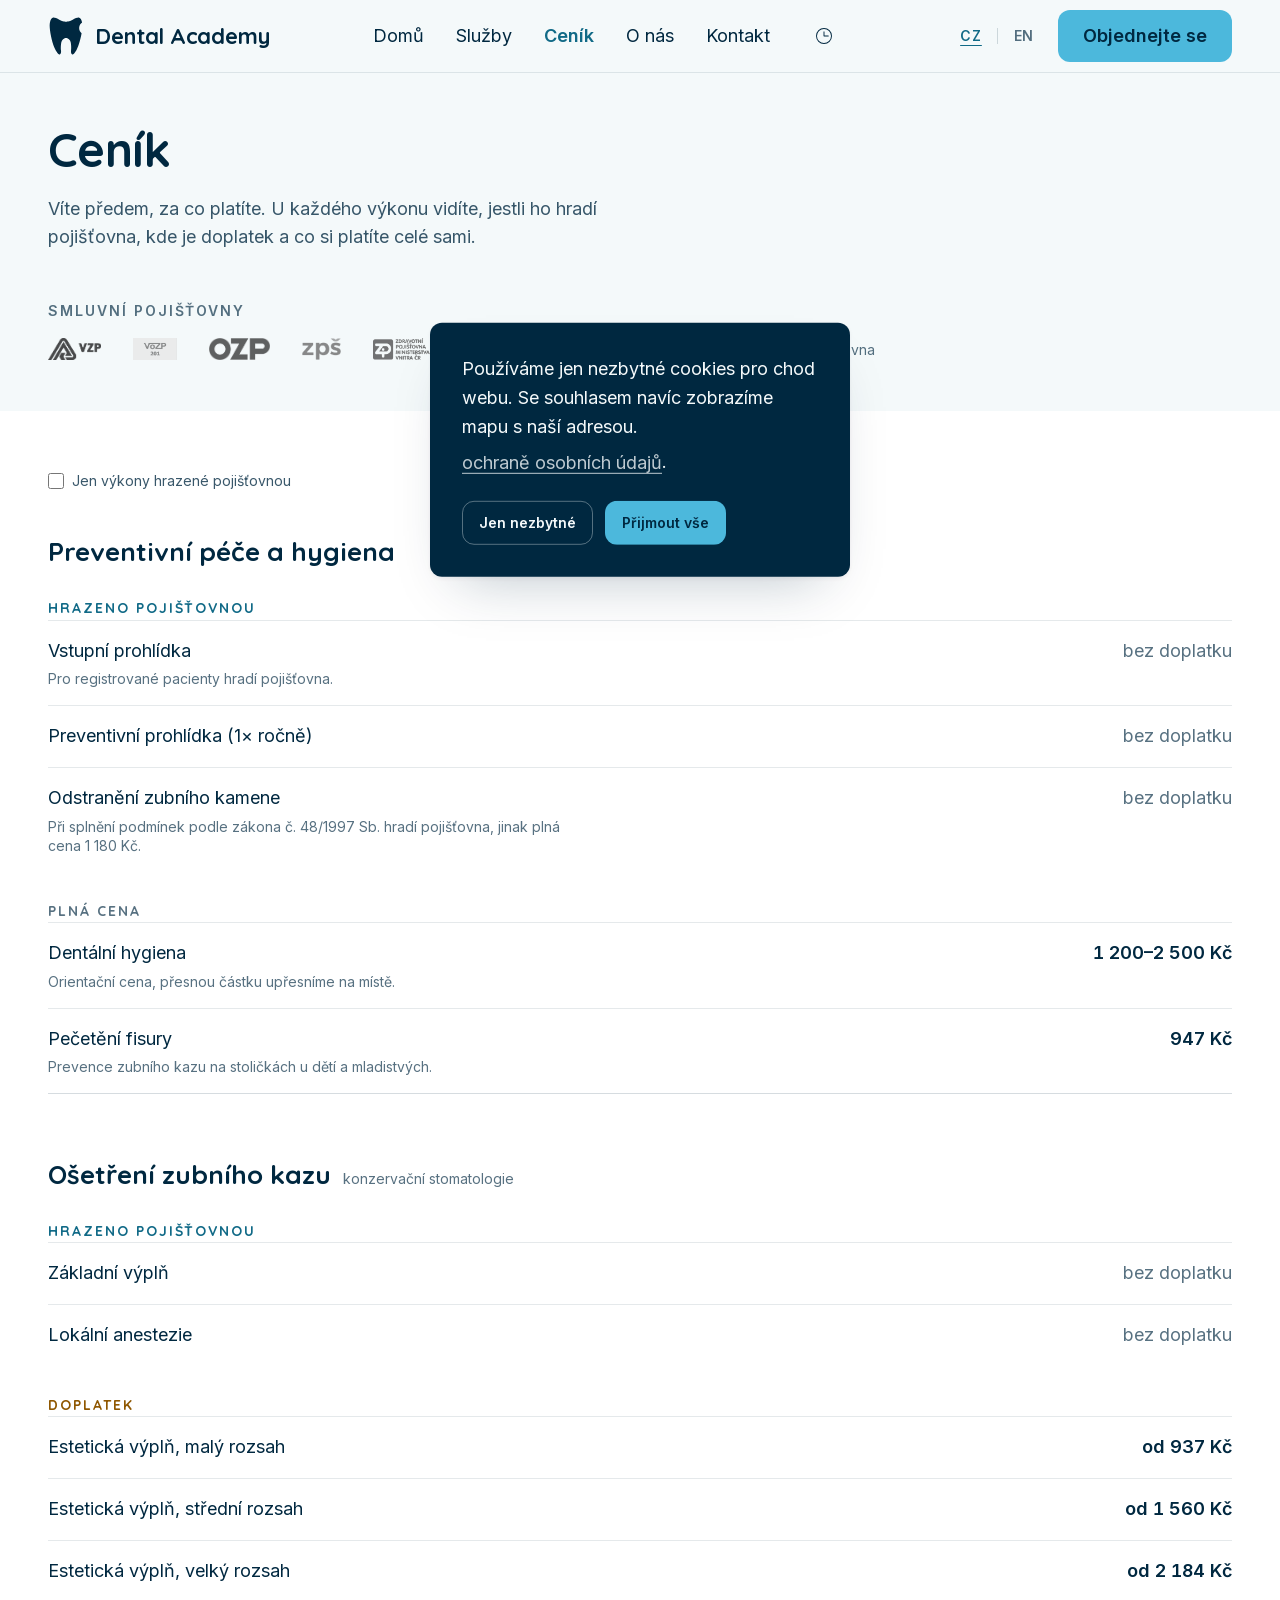
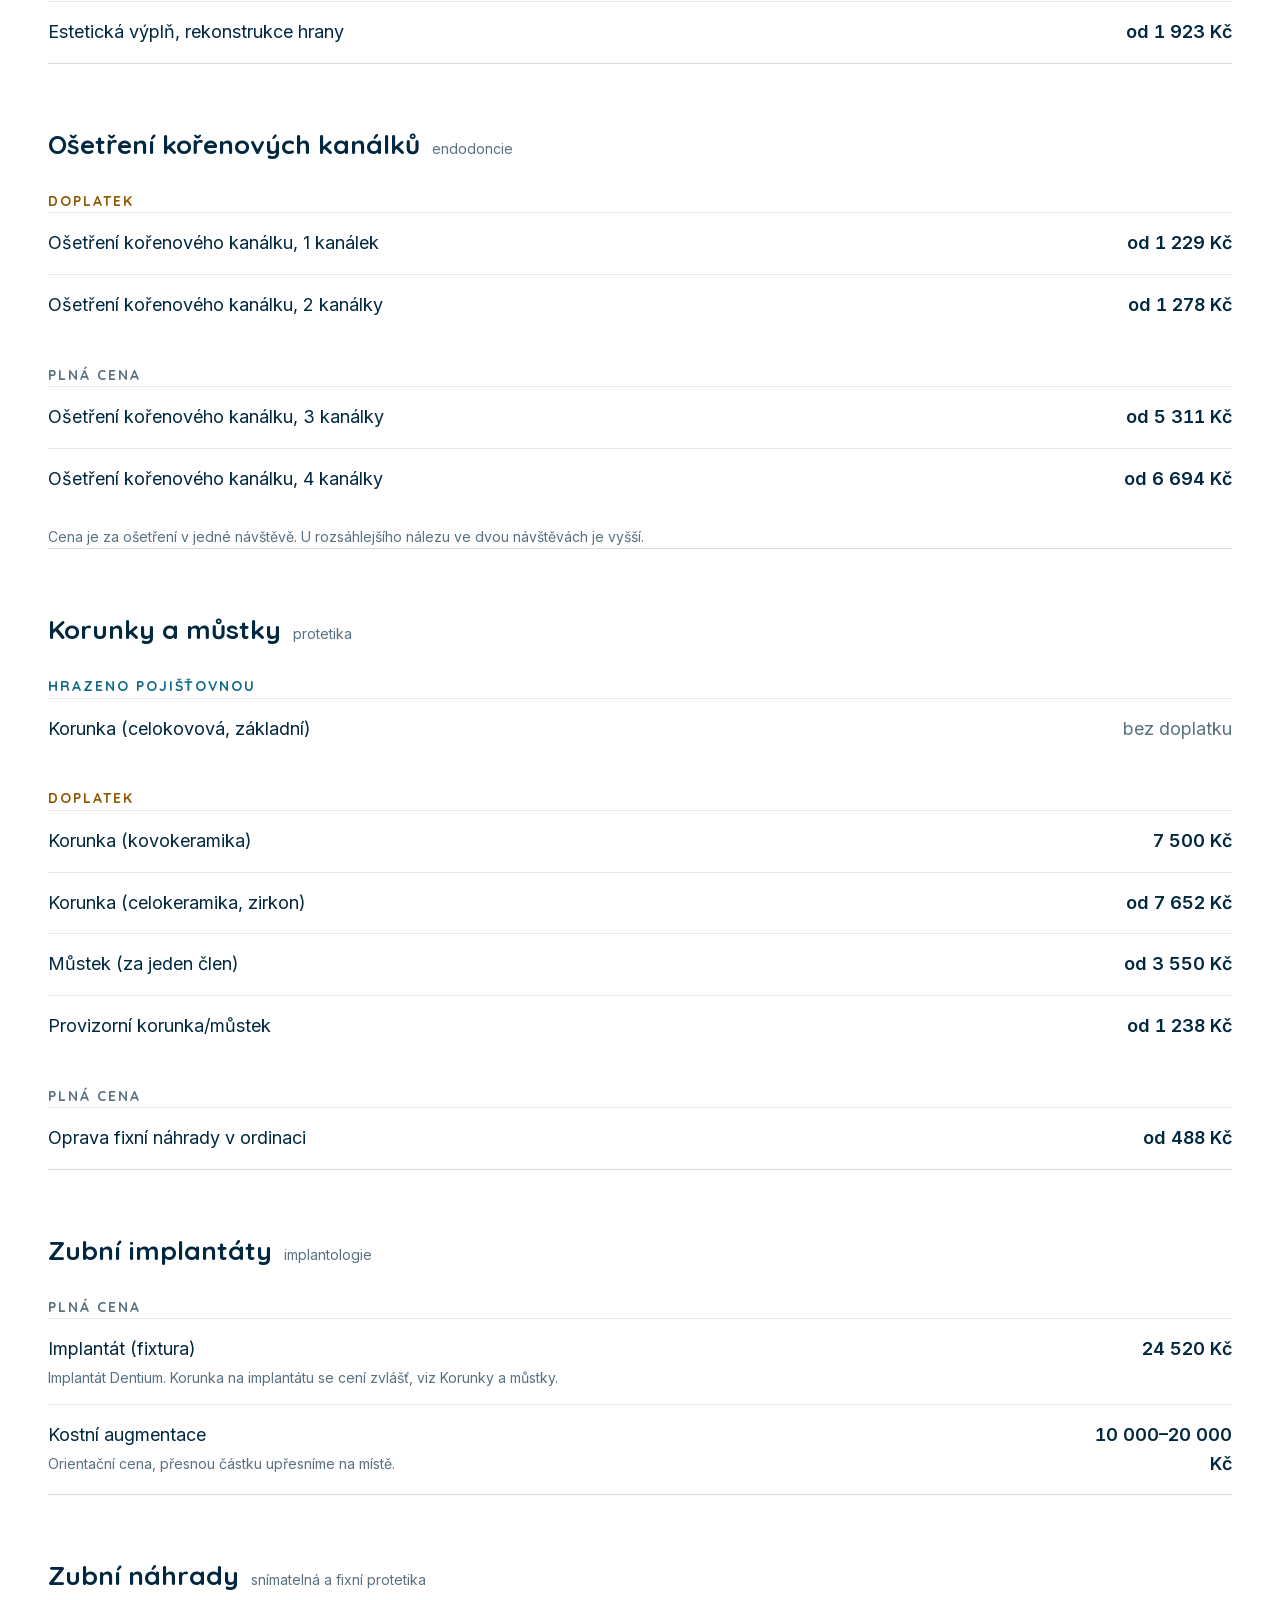
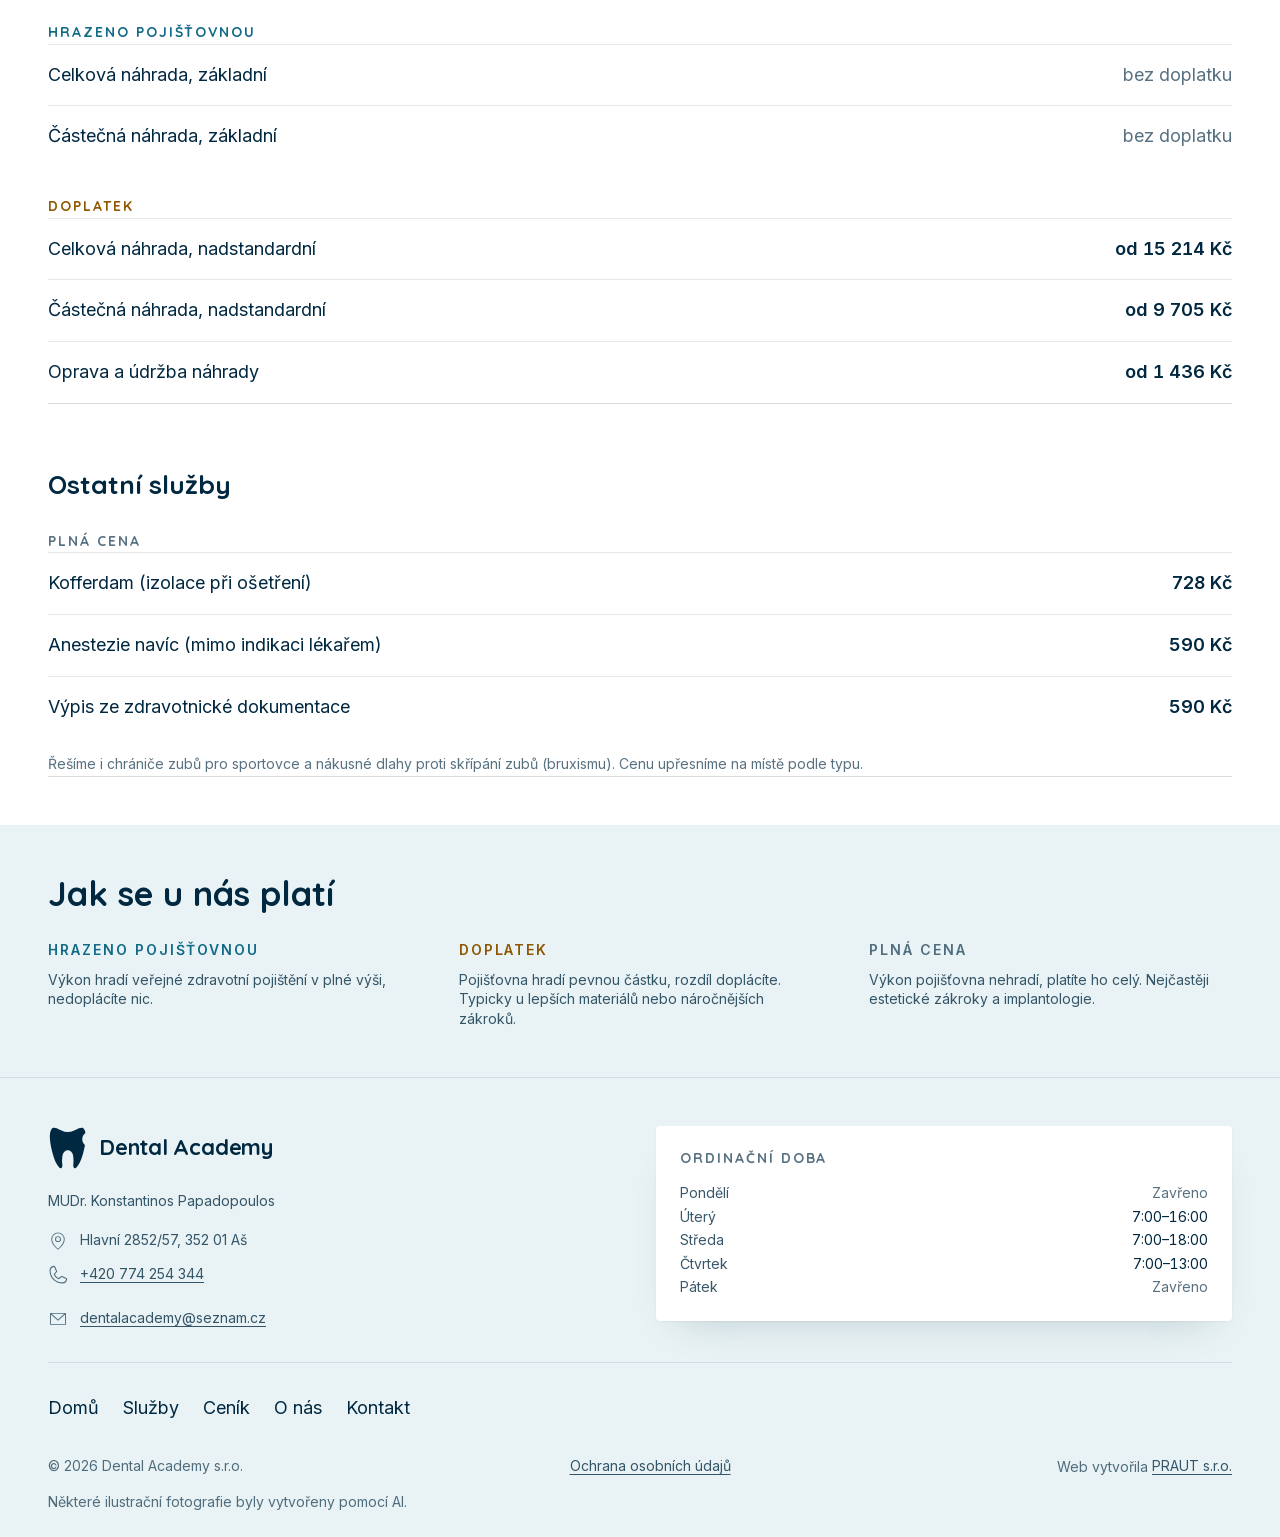
==== commit 82928ee1: "Publish source 4e88cc3: compact footer contacts" ====
--- a/cenik/index.html
+++ b/cenik/index.html
@@ -7,19 +7,19 @@
     <link rel="apple-touch-icon" href="apple-touch-icon.png">
 
   <style>@font-face{font-family:Quicksand;font-style:normal;font-weight:700;font-display:swap;src:url("./media/quicksand-700-latin-ext-optimized-O6MUIEZ3.woff2") format("woff2");unicode-range:U+0100-02BA,U+02BD-02C5,U+02C7-02CC,U+02CE-02D7,U+02DD-02FF,U+0304,U+0308,U+0329,U+1D00-1DBF,U+1E00-1E9F,U+1EF2-1EFF,U+2020,U+20A0-20AB,U+20AD-20C0,U+2113,U+2C60-2C7F,U+A720-A7FF}@font-face{font-family:Quicksand;font-style:normal;font-weight:700;font-display:swap;src:url("./media/quicksand-700-latin-optimized-QVDMFVZS.woff2") format("woff2");unicode-range:U+0000-00FF,U+0131,U+0152-0153,U+02BB-02BC,U+02C6,U+02DA,U+02DC,U+0304,U+0308,U+0329,U+2000-206F,U+20AC,U+2122,U+2191,U+2193,U+2212,U+2215,U+FEFF,U+FFFD}@font-face{font-family:Inter;font-style:normal;font-weight:400;font-display:swap;src:url("./media/inter-400-latin-ext-optimized-43ESOUTK.woff2") format("woff2");unicode-range:U+0100-02BA,U+02BD-02C5,U+02C7-02CC,U+02CE-02D7,U+02DD-02FF,U+0304,U+0308,U+0329,U+1D00-1DBF,U+1E00-1E9F,U+1EF2-1EFF,U+2020,U+20A0-20AB,U+20AD-20C0,U+2113,U+2C60-2C7F,U+A720-A7FF}@font-face{font-family:Inter;font-style:normal;font-weight:400;font-display:swap;src:url("./media/inter-400-latin-optimized-SEBSPGC4.woff2") format("woff2");unicode-range:U+0000-00FF,U+0131,U+0152-0153,U+02BB-02BC,U+02C6,U+02DA,U+02DC,U+0304,U+0308,U+0329,U+2000-206F,U+20AC,U+2122,U+2191,U+2193,U+2212,U+2215,U+FEFF,U+FFFD}@font-face{font-family:Inter;font-style:normal;font-weight:600;font-display:swap;src:url("./media/inter-600-latin-ext-optimized-PHTYKVMK.woff2") format("woff2");unicode-range:U+0100-02BA,U+02BD-02C5,U+02C7-02CC,U+02CE-02D7,U+02DD-02FF,U+0304,U+0308,U+0329,U+1D00-1DBF,U+1E00-1E9F,U+1EF2-1EFF,U+2020,U+20A0-20AB,U+20AD-20C0,U+2113,U+2C60-2C7F,U+A720-A7FF}@font-face{font-family:Inter;font-style:normal;font-weight:600;font-display:swap;src:url("./media/inter-600-latin-optimized-3DX67WTJ.woff2") format("woff2");unicode-range:U+0000-00FF,U+0131,U+0152-0153,U+02BB-02BC,U+02C6,U+02DA,U+02DC,U+0304,U+0308,U+0329,U+2000-206F,U+20AC,U+2122,U+2191,U+2193,U+2212,U+2215,U+FEFF,U+FFFD}:root{--da-navy-900: #002840;--da-turquoise-500: #4cb8dc;--da-turquoise-700: #116a87;--da-purple-500: #8c5096;--da-ice-050: #f4f9fa;--da-ice-100: #e9f3f5;--da-white: #ffffff;--da-red-600: #a23b2e;--da-amber-700: #8f5700;--surface: var(--da-ice-050);--panel: var(--da-white);--panel-tint: var(--da-ice-100);--panel-dark: var(--da-navy-900);--ink: var(--da-navy-900);--ink-soft: rgb(0 40 64 / .78);--ink-faint: rgb(0 40 64 / .66);--ink-ghost: rgb(0 40 64 / .1);--ink-inverse: var(--da-ice-050);--accent: var(--da-turquoise-700);--accent-vivid: var(--da-turquoise-500);--rare: var(--da-purple-500);--border: rgb(0 40 64 / .16);--border-soft: rgb(0 40 64 / .1);--good: var(--da-turquoise-700);--bad: var(--da-red-600);--warn: var(--da-amber-700);--font-heading: "Quicksand", sans-serif;--font-body: "Inter", sans-serif;--text-h1: clamp(30px, 4.2vw, 48px);--text-h2: clamp(26px, 3vw, 34px);--text-h3: clamp(22px, 2.2vw, 26px);--text-body: 18px;--text-small: 14px;--leading-h1: 1.2;--leading-h2: 1.25;--leading-h3: 1.3;--leading-body: 1.6;--leading-small: 1.4;--tracking-kicker: .14em;--space-1: 4px;--space-2: 8px;--space-3: 12px;--space-4: 16px;--space-5: 24px;--space-6: 32px;--space-7: 48px;--space-8: 64px;--space-9: 96px;--space-10: 128px;--radius-surface: 4px;--radius-control: 12px;--shadow-sm: 0 1px 2px rgb(0 40 64 / .05), 0 20px 40px -24px rgb(0 40 64 / .22);--shadow-md: 0 2px 4px rgb(0 40 64 / .06), 0 28px 56px -28px rgb(0 40 64 / .28);--motion-fast: .15s;--motion-medium: .25s;--motion-slow: .4s;--motion-zoom: .7s;--motion-crossfade: 2s;--motion-hero-interval: 4s;--ease: cubic-bezier(.4, 0, .2, 1);--z-base: 0;--z-sticky: 100;--z-dropdown: 200;--z-overlay: 300;--z-cookie: 400;--container: 1200px;--container-wide: 1440px;--gutter: clamp(16px, 4vw, 48px);--tap-target-min: 44px;--focus-ring-width: 3px;--focus-ring-offset: 2px;--focus-ring-color: var(--da-turquoise-700)}*,*:before,*:after{box-sizing:border-box}*{margin:0}html{scroll-behavior:smooth;scroll-padding-top:var(--space-9);-webkit-text-size-adjust:100%}body{background:var(--surface);color:var(--ink);font-family:var(--font-body);font-size:var(--text-body);line-height:var(--leading-body);font-weight:400;-webkit-font-smoothing:antialiased;text-rendering:optimizeLegibility;min-height:100dvh}h1,h2,h3,h4{font-family:var(--font-heading);font-weight:700;text-wrap:balance}h1{font-size:var(--text-h1);line-height:var(--leading-h1);letter-spacing:-.015em}h2{font-size:var(--text-h2);line-height:var(--leading-h2)}h3{font-size:var(--text-h3);line-height:var(--leading-h3)}p{text-wrap:pretty}a{color:var(--accent);text-underline-offset:.2em;transition:color var(--motion-fast) var(--ease)}img,svg{display:block;max-width:100%}input,button{font:inherit;color:inherit}@media(prefers-reduced-motion:reduce){html{scroll-behavior:auto}*,*:before,*:after{animation-duration:.01ms!important;animation-iteration-count:1!important;transition-duration:.01ms!important;scroll-behavior:auto!important}}
-</style><link rel="stylesheet" href="styles-Z6CKCNIZ.css" media="print" onload="this.media='all'"><noscript><link rel="stylesheet" href="styles-Z6CKCNIZ.css"></noscript><style ng-app-id="ng">main[_ngcontent-ng-c197762682]{display:block;outline:none}</style><meta name="description" content="Ceník zubní péče v ordinaci Dental Academy v Aši. Přehledně, co hradí pojišťovna a jaký je doplatek u jednotlivých výkonů."><meta name="robots" content="index, follow, max-image-preview:large"><meta property="og:title" content="Ceník, Dental Academy"><meta property="og:description" content="Ceník zubní péče v ordinaci Dental Academy v Aši. Přehledně, co hradí pojišťovna a jaký je doplatek u jednotlivých výkonů."><meta property="og:url" content="https://dentalacademyas.cz/cenik/"><meta property="og:type" content="website"><meta property="og:site_name" content="Dental Academy"><meta property="og:locale" content="cs_CZ"><meta property="og:image" content="https://dentalacademyas.cz/apple-touch-icon.png"><meta name="twitter:card" content="summary"><meta name="twitter:title" content="Ceník, Dental Academy"><meta name="twitter:description" content="Ceník zubní péče v ordinaci Dental Academy v Aši. Přehledně, co hradí pojišťovna a jaký je doplatek u jednotlivých výkonů."><style ng-app-id="ng">a[_ngcontent-ng-c2454751825]{position:absolute;z-index:var(--z-cookie);top:0;left:var(--space-4);transform:translateY(-120%);display:inline-flex;align-items:center;min-height:var(--tap-target-min);padding-inline:var(--space-5);background:var(--panel);color:var(--ink);border-radius:var(--radius-control);box-shadow:var(--shadow-md);text-decoration:none;font-weight:600;transition:transform var(--motion-fast) var(--ease)}a[_ngcontent-ng-c2454751825]:focus-visible{transform:translateY(var(--space-3))}</style><style ng-app-id="ng">header[_ngcontent-ng-c871143590]{position:sticky;top:0;z-index:var(--z-sticky);background:color-mix(in srgb,var(--surface) 88%,transparent);-webkit-backdrop-filter:blur(10px);backdrop-filter:blur(10px);border-bottom:1px solid var(--border-soft)}.bar[_ngcontent-ng-c871143590]{display:flex;align-items:center;justify-content:space-between;gap:var(--space-5);min-height:72px}.brand[_ngcontent-ng-c871143590]{display:inline-flex;color:var(--ink);text-decoration:none;flex:none}.desktop[_ngcontent-ng-c871143590]{display:none}nav.desktop[_ngcontent-ng-c871143590]   ul[_ngcontent-ng-c871143590]{list-style:none;padding:0;display:flex;align-items:center;gap:var(--space-6)}.hours[_ngcontent-ng-c871143590]{position:relative}.hours[_ngcontent-ng-c871143590]   summary[_ngcontent-ng-c871143590]{display:inline-flex;align-items:center;justify-content:center;min-width:var(--tap-target-min);min-height:var(--tap-target-min);color:var(--ink);cursor:pointer;list-style:none;transition:color var(--motion-fast) var(--ease)}.hours[_ngcontent-ng-c871143590]   summary[_ngcontent-ng-c871143590]::-webkit-details-marker{display:none}.hours[_ngcontent-ng-c871143590]   summary[_ngcontent-ng-c871143590]:hover, .hours[open][_ngcontent-ng-c871143590]   summary[_ngcontent-ng-c871143590]{color:var(--accent)}.hours-card[_ngcontent-ng-c871143590]{position:absolute;top:calc(100% + var(--space-3));right:0;z-index:var(--z-dropdown);padding:var(--space-4) var(--space-5);background:var(--panel);border-radius:var(--radius-surface);box-shadow:var(--shadow-md)}.hours-card[_ngcontent-ng-c871143590]   dl[_ngcontent-ng-c871143590]{margin:0;display:grid;grid-template-columns:auto 1fr;gap:var(--space-1) var(--space-4);font-size:var(--text-small);line-height:var(--leading-small);white-space:nowrap}.hours-card[_ngcontent-ng-c871143590]   dt[_ngcontent-ng-c871143590]{color:var(--ink-soft)}.hours-card[_ngcontent-ng-c871143590]   dd[_ngcontent-ng-c871143590]{margin:0;font-variant-numeric:tabular-nums}.hours-card[_ngcontent-ng-c871143590]   dd.closed[_ngcontent-ng-c871143590]{color:var(--ink-faint)}.actions[_ngcontent-ng-c871143590]{display:flex;align-items:center;gap:var(--space-3);flex:none}.burger[_ngcontent-ng-c871143590]{display:inline-flex;align-items:center;justify-content:center;min-width:var(--tap-target-min);min-height:var(--tap-target-min);background:transparent;border:0;border-radius:var(--radius-control);color:var(--ink);cursor:pointer;transition:background-color var(--motion-fast) var(--ease)}.burger[_ngcontent-ng-c871143590]:hover{background:var(--ink-ghost)}.cta[_ngcontent-ng-c871143590]{display:none}@media(min-width:480px){.cta[_ngcontent-ng-c871143590]{display:inline-flex}}@media(min-width:1280px){.desktop[_ngcontent-ng-c871143590]{display:inline-flex}.burger[_ngcontent-ng-c871143590]{display:none}}</style><style ng-app-id="ng">[_nghost-ng-c1360616720]{display:contents}.banner[_ngcontent-ng-c1360616720]{position:fixed;top:50%;left:50%;transform:translate(-50%,-50%);z-index:var(--z-cookie);width:calc(100% - var(--space-4) * 2);max-width:420px;display:grid;gap:var(--space-4);padding:var(--space-6);background:var(--panel-dark);border-radius:var(--radius-control);box-shadow:var(--shadow-md);--ink: var(--ink-inverse);--ink-soft: rgb(244 249 250 / .78);--border: rgb(244 249 250 / .35);--accent: var(--accent-vivid);color:var(--ink);animation:_ngcontent-ng-c1360616720_fade-in var(--motion-slow) var(--ease)}.actions[_ngcontent-ng-c1360616720]{display:flex;flex-wrap:wrap;gap:var(--space-3)}@keyframes _ngcontent-ng-c1360616720_fade-in{0%{opacity:0;transform:translate(-50%,-50%) scale(.96)}to{opacity:1;transform:translate(-50%,-50%) scale(1)}}</style><style ng-app-id="ng">[_nghost-ng-c3181076983]{display:block;width:min(100% - 2 * var(--gutter),var(--_max, var(--container)));margin-inline:auto}</style><style ng-app-id="ng">[_nghost-ng-c3826198548]{display:inline-flex;align-items:center;gap:var(--space-3);color:inherit}.mark[_ngcontent-ng-c3826198548]{height:max(32px,1px * var(--_size, 40));width:auto;aspect-ratio:103.21/116.48}.wordmark[_ngcontent-ng-c3826198548]{font-family:var(--font-heading);font-weight:700;font-size:clamp(18px,2vw,22px);line-height:1.1;letter-spacing:-.01em;white-space:nowrap}</style><style ng-app-id="ng">[_nghost-ng-c3883181231]{display:inline-flex;flex:none;color:inherit}svg[_ngcontent-ng-c3883181231]{width:calc(1px * var(--_size, 24));height:calc(1px * var(--_size, 24))}</style><style ng-app-id="ng">nav[_ngcontent-ng-c47568377]{display:inline-flex;align-items:center;gap:var(--space-1)}a[_ngcontent-ng-c47568377]{display:inline-flex;align-items:center;justify-content:center;min-width:var(--tap-target-min);min-height:var(--tap-target-min);color:var(--ink-faint);text-decoration:none;font-size:var(--text-small);font-weight:600;letter-spacing:.06em;border-radius:var(--radius-control);transition:color var(--motion-fast) var(--ease)}a[_ngcontent-ng-c47568377]:hover{color:var(--ink)}a.is-current[_ngcontent-ng-c47568377]{color:var(--accent);text-decoration:underline;text-underline-offset:.3em}.sep[_ngcontent-ng-c47568377]{width:1px;height:16px;background:var(--border)}.sr-only[_ngcontent-ng-c47568377]{position:absolute;width:1px;height:1px;padding:0;margin:-1px;overflow:hidden;clip-path:inset(50%);white-space:nowrap;border:0}</style><style ng-app-id="ng">[_nghost-ng-c1597601124]{display:inline-flex;align-items:center;justify-content:center;gap:var(--space-2);border-radius:var(--radius-control);border:1px solid transparent;font-family:var(--font-body);font-weight:600;line-height:1.2;text-align:center;text-decoration:none;cursor:pointer;max-width:100%;transition:background-color var(--motion-fast) var(--ease),border-color var(--motion-fast) var(--ease),color var(--motion-fast) var(--ease)}.size-sm[_nghost-ng-c1597601124]{min-height:var(--tap-target-min);padding-inline:var(--space-4);font-size:var(--text-small)}.size-md[_nghost-ng-c1597601124]{min-height:52px;padding-inline:var(--space-5);font-size:var(--text-body)}.size-lg[_nghost-ng-c1597601124]{min-height:60px;padding-inline:var(--space-6);font-size:var(--text-body)}.appearance-primary[_nghost-ng-c1597601124]{background:var(--accent-vivid);color:var(--da-navy-900)}.appearance-primary[_nghost-ng-c1597601124]:hover{background:var(--accent);color:var(--ink-inverse)}.appearance-secondary[_nghost-ng-c1597601124]{background:transparent;border-color:var(--border);color:var(--ink)}.appearance-secondary[_nghost-ng-c1597601124]:hover{border-color:var(--accent);color:var(--accent)}.appearance-ghost[_nghost-ng-c1597601124]{background:transparent;color:var(--accent);padding-inline:var(--space-3)}.appearance-ghost[_nghost-ng-c1597601124]:hover{background:var(--ink-ghost)}.is-full[_nghost-ng-c1597601124]{width:100%}.is-loading[_nghost-ng-c1597601124], [disabled][_nghost-ng-c1597601124]{opacity:.55;cursor:not-allowed;pointer-events:none}</style><style ng-app-id="ng">[_nghost-ng-c4016984144]{color:var(--accent);text-underline-offset:.2em;transition:color var(--motion-fast) var(--ease)}.variant-inline[_nghost-ng-c4016984144]{text-decoration:underline}.variant-inline[_nghost-ng-c4016984144]:hover{color:var(--ink)}.variant-nav[_nghost-ng-c4016984144]{color:var(--ink);text-decoration:none;display:inline-flex;align-items:center;min-height:var(--tap-target-min)}.variant-nav[_nghost-ng-c4016984144]:hover{color:var(--accent)}.variant-quiet[_nghost-ng-c4016984144]{color:var(--ink-soft);text-decoration:underline;text-decoration-color:currentColor;display:inline-flex;align-items:center;min-height:var(--tap-target-min)}.variant-quiet[_nghost-ng-c4016984144]:hover{color:var(--ink)}.is-active[_nghost-ng-c4016984144]{color:var(--accent);font-weight:700}</style><style ng-app-id="ng">footer[_ngcontent-ng-c812557417]{background:var(--panel-tint);border-top:1px solid var(--border-soft);padding-block:var(--space-7) var(--space-5)}.grid[_ngcontent-ng-c812557417]{display:grid;grid-template-columns:minmax(0,1fr);align-items:start;gap:var(--space-6)}@media(min-width:768px){.grid[_ngcontent-ng-c812557417]{grid-template-columns:repeat(2,minmax(0,1fr));align-items:stretch}}.hours-wrap[_ngcontent-ng-c812557417]{display:grid;width:100%;min-width:0}.brand[_ngcontent-ng-c812557417]{min-width:0}h2[_ngcontent-ng-c812557417]{font-size:var(--text-small);letter-spacing:var(--tracking-kicker);text-transform:uppercase;color:var(--ink-faint);margin-bottom:var(--space-4)}.card[_ngcontent-ng-c812557417]{padding:var(--space-5);background:var(--panel);border-radius:var(--radius-surface);box-shadow:var(--shadow-sm)}.doctor[_ngcontent-ng-c812557417]{margin-top:var(--space-3);color:var(--ink-soft);font-size:var(--text-small)}.contact[_ngcontent-ng-c812557417], .links[_ngcontent-ng-c812557417], .legal[_ngcontent-ng-c812557417]{list-style:none;padding:0}.contact[_ngcontent-ng-c812557417]{display:grid;gap:0;margin-top:var(--space-4);font-size:var(--text-small)}.contact[_ngcontent-ng-c812557417]   li[_ngcontent-ng-c812557417]{display:grid;grid-template-columns:auto minmax(0,1fr);gap:var(--space-3);align-items:start;color:var(--ink-soft)}.contact[_ngcontent-ng-c812557417]   li[_ngcontent-ng-c812557417]:first-child{margin-bottom:var(--space-3)}.contact[_ngcontent-ng-c812557417]   li[_ngcontent-ng-c812557417]:last-child{margin-bottom:calc(var(--text-small) * var(--leading-body) - var(--tap-target-min))}.contact[_ngcontent-ng-c812557417]   da-icon[_ngcontent-ng-c812557417]{margin-top:2px;color:var(--ink-faint)}.contact[_ngcontent-ng-c812557417]   a[_ngcontent-ng-c812557417]{align-items:flex-start}.contact[_ngcontent-ng-c812557417]   a[_ngcontent-ng-c812557417], .contact[_ngcontent-ng-c812557417]   span[_ngcontent-ng-c812557417]{min-width:0;max-width:100%;overflow-wrap:anywhere}.hours[_ngcontent-ng-c812557417]{margin:0;display:grid;grid-template-columns:minmax(0,1fr) auto;gap:var(--space-1) var(--space-4);font-size:var(--text-small);line-height:var(--leading-small)}.hours[_ngcontent-ng-c812557417]   dt[_ngcontent-ng-c812557417]{color:var(--ink-soft)}.hours[_ngcontent-ng-c812557417]   dd[_ngcontent-ng-c812557417]{margin:0;text-align:right;font-variant-numeric:tabular-nums}.hours[_ngcontent-ng-c812557417]   dd.closed[_ngcontent-ng-c812557417]{color:var(--ink-faint)}.navigation[_ngcontent-ng-c812557417]{margin-top:var(--space-6);padding-block:var(--space-5) 0;border-top:1px solid var(--border-soft)}.links[_ngcontent-ng-c812557417], .legal[_ngcontent-ng-c812557417]{display:flex;flex-wrap:wrap;align-items:center;gap:var(--space-2) var(--space-5)}.bottom[_ngcontent-ng-c812557417]{margin-top:var(--space-5);display:flex;flex-wrap:wrap;align-items:baseline;font-size:var(--text-small);color:var(--ink-faint);justify-content:space-between;gap:var(--space-5)}.bottom[_ngcontent-ng-c812557417]   a[_ngcontent-ng-c812557417]{align-items:center;margin-block:calc((var(--space-5) - var(--tap-target-min)) / 2)}.copyright[_ngcontent-ng-c812557417], .credit[_ngcontent-ng-c812557417], .ai-note[_ngcontent-ng-c812557417]{font-size:var(--text-small);color:var(--ink-faint)}.copyright[_ngcontent-ng-c812557417], .credit[_ngcontent-ng-c812557417]{min-width:0;overflow-wrap:anywhere}.ai-note[_ngcontent-ng-c812557417]{margin-top:var(--space-3)}</style><style ng-app-id="ng">.lede[_ngcontent-ng-c1748151319]{margin-top:var(--space-4);max-width:56ch;color:var(--ink-soft)}.insurers[_ngcontent-ng-c1748151319]{margin-top:var(--space-7)}.insurers-label[_ngcontent-ng-c1748151319]{display:block;margin-bottom:var(--space-3);font-size:var(--text-small);font-weight:600;letter-spacing:var(--tracking-kicker);text-transform:uppercase;color:var(--ink-faint)}.insurers[_ngcontent-ng-c1748151319]   ul[_ngcontent-ng-c1748151319]{display:flex;flex-wrap:wrap;align-items:center;gap:var(--space-6);list-style:none;margin:0;padding:0}.insurers[_ngcontent-ng-c1748151319]   img[_ngcontent-ng-c1748151319]{height:22px;width:auto;max-width:120px;object-fit:contain;filter:grayscale(1);opacity:.7}.insurer-name[_ngcontent-ng-c1748151319]{font-size:var(--text-small);color:var(--ink-faint)}.list[_ngcontent-ng-c1748151319]{margin-top:var(--space-6);border-bottom:1px solid var(--border)}.empty[_ngcontent-ng-c1748151319]{margin-top:var(--space-7);padding:var(--space-6);background:var(--surface);border-radius:var(--radius-surface);color:var(--ink-soft);max-width:60ch}.empty[_ngcontent-ng-c1748151319]   a[_ngcontent-ng-c1748151319]{color:var(--accent)}.legend[_ngcontent-ng-c1748151319]   h2[_ngcontent-ng-c1748151319]{margin-bottom:var(--space-5)}.legend[_ngcontent-ng-c1748151319]   dl[_ngcontent-ng-c1748151319]{display:grid;gap:var(--space-5)}@media(min-width:768px){.legend[_ngcontent-ng-c1748151319]   dl[_ngcontent-ng-c1748151319]{grid-template-columns:repeat(auto-fit,minmax(240px,1fr));gap:var(--space-7)}}.legend[_ngcontent-ng-c1748151319]   dt[_ngcontent-ng-c1748151319]{font-size:var(--text-small);font-weight:600;letter-spacing:var(--tracking-kicker);text-transform:uppercase;margin-bottom:var(--space-2)}.legend[_ngcontent-ng-c1748151319]   dt.covered[_ngcontent-ng-c1748151319]{color:var(--good)}.legend[_ngcontent-ng-c1748151319]   dt.partial[_ngcontent-ng-c1748151319]{color:var(--warn)}.legend[_ngcontent-ng-c1748151319]   dt.full[_ngcontent-ng-c1748151319]{color:var(--ink-faint)}.legend[_ngcontent-ng-c1748151319]   dd[_ngcontent-ng-c1748151319]{margin:0;color:var(--ink-soft);font-size:var(--text-small);line-height:var(--leading-small)}.sr-only[_ngcontent-ng-c1748151319]{position:absolute;width:1px;height:1px;padding:0;margin:-1px;overflow:hidden;clip-path:inset(50%);white-space:nowrap;border:0}</style><style ng-app-id="ng">[_nghost-ng-c2319155291]{display:block}.tone-surface[_nghost-ng-c2319155291]{background:var(--surface)}.tone-panel[_nghost-ng-c2319155291]{background:var(--panel)}.tone-tint[_nghost-ng-c2319155291]{background:var(--panel-tint)}.tone-dark[_nghost-ng-c2319155291]{background:var(--panel-dark);--ink: var(--ink-inverse);--ink-soft: rgb(244 249 250 / .78);--ink-faint: rgb(244 249 250 / .62);--ink-ghost: rgb(244 249 250 / .12);--border: rgb(244 249 250 / .35);--border-soft: rgb(244 249 250 / .18);--accent: var(--accent-vivid);color:var(--ink)}.spacing-tight[_nghost-ng-c2319155291]{padding-block:var(--space-7)}.spacing-normal[_nghost-ng-c2319155291]{padding-block:var(--space-9)}.spacing-loose[_nghost-ng-c2319155291]{padding-block:var(--space-10)}</style><style ng-app-id="ng">[_nghost-ng-c3267494051]{display:block}.bar[_ngcontent-ng-c3267494051]{display:flex;flex-wrap:wrap;align-items:center;gap:var(--space-4)}.toggle[_ngcontent-ng-c3267494051]{display:inline-flex;align-items:center;gap:var(--space-2);min-height:var(--tap-target-min);cursor:pointer;-webkit-user-select:none;user-select:none;color:var(--ink-soft);font-size:var(--text-small)}.toggle[_ngcontent-ng-c3267494051]   input[_ngcontent-ng-c3267494051]{width:16px;height:16px;accent-color:var(--accent);cursor:pointer;flex:none}</style><link rel="canonical" href="https://dentalacademyas.cz/cenik/"><link rel="alternate" href="https://dentalacademyas.cz/cenik/" hreflang="cs"><link rel="alternate" href="https://dentalacademyas.cz/en/prices/" hreflang="en"><link rel="alternate" href="https://dentalacademyas.cz/cenik/" hreflang="x-default"><script id="clinic-schema" type="application/ld+json">{"@context":"https://schema.org","@type":"Dentist","@id":"https://dentalacademyas.cz/#clinic","name":"Dental Academy s.r.o.","url":"https://dentalacademyas.cz/","telephone":"+420 774 254 344","email":"dentalacademy@seznam.cz","address":{"@type":"PostalAddress","streetAddress":"Hlavní 2852/57","addressLocality":"Aš","postalCode":"352 01","addressCountry":"CZ"},"openingHoursSpecification":[{"@type":"OpeningHoursSpecification","dayOfWeek":"Tuesday","opens":"07:00","closes":"16:00"},{"@type":"OpeningHoursSpecification","dayOfWeek":"Wednesday","opens":"07:00","closes":"18:00"},{"@type":"OpeningHoursSpecification","dayOfWeek":"Thursday","opens":"07:00","closes":"13:00"}]}</script><style ng-app-id="ng">[_nghost-ng-c1108738342]{display:block;padding-top:var(--space-8);border-top:1px solid var(--border)}[_nghost-ng-c1108738342]:first-of-type{padding-top:0;border-top:0}.heading[_ngcontent-ng-c1108738342]{margin:0}.title[_ngcontent-ng-c1108738342]{display:flex;flex-wrap:wrap;align-items:baseline;gap:var(--space-3);font-family:var(--font-heading);font-weight:700;font-size:var(--text-h3);line-height:var(--leading-h3);color:var(--ink)}.term[_ngcontent-ng-c1108738342]{font-family:var(--font-body);font-weight:400;font-size:var(--text-small);color:var(--ink-faint)}.status-group[_ngcontent-ng-c1108738342]{margin-top:var(--space-4)}.status-heading[_ngcontent-ng-c1108738342]{margin:0;padding-top:var(--space-3);font-size:var(--text-small);font-weight:600;letter-spacing:var(--tracking-kicker);text-transform:uppercase}.state-covered[_ngcontent-ng-c1108738342]{color:var(--good)}.state-partial[_ngcontent-ng-c1108738342]{color:var(--warn)}.state-full[_ngcontent-ng-c1108738342]{color:var(--ink-faint)}.category-note[_ngcontent-ng-c1108738342]{margin-top:var(--space-4);font-size:var(--text-small);color:var(--ink-faint)}</style><style ng-app-id="ng">[_nghost-ng-c1970541479]{display:block}.row[_ngcontent-ng-c1970541479]{display:grid;gap:var(--space-1) var(--space-5);padding-block:var(--space-4);border-top:1px solid var(--border-soft);grid-template-columns:minmax(0,1fr) minmax(0,auto);align-items:baseline}.main[_ngcontent-ng-c1970541479]{display:grid;gap:var(--space-1)}.name[_ngcontent-ng-c1970541479]{color:var(--ink)}.note[_ngcontent-ng-c1970541479]{font-size:var(--text-small);line-height:var(--leading-small);color:var(--ink-faint);max-width:60ch}.price[_ngcontent-ng-c1970541479]{text-align:right;font-weight:600;font-variant-numeric:tabular-nums;white-space:normal;overflow-wrap:anywhere;max-width:12ch}.free[_ngcontent-ng-c1970541479]{font-weight:400;color:var(--ink-faint)}</style></head>
+</style><link rel="stylesheet" href="styles-Z6CKCNIZ.css" media="print" onload="this.media='all'"><noscript><link rel="stylesheet" href="styles-Z6CKCNIZ.css"></noscript><style ng-app-id="ng">main[_ngcontent-ng-c197762682]{display:block;outline:none}</style><meta name="description" content="Ceník zubní péče v ordinaci Dental Academy v Aši. Přehledně, co hradí pojišťovna a jaký je doplatek u jednotlivých výkonů."><meta name="robots" content="index, follow, max-image-preview:large"><meta property="og:title" content="Ceník, Dental Academy"><meta property="og:description" content="Ceník zubní péče v ordinaci Dental Academy v Aši. Přehledně, co hradí pojišťovna a jaký je doplatek u jednotlivých výkonů."><meta property="og:url" content="https://dentalacademyas.cz/cenik/"><meta property="og:type" content="website"><meta property="og:site_name" content="Dental Academy"><meta property="og:locale" content="cs_CZ"><meta property="og:image" content="https://dentalacademyas.cz/apple-touch-icon.png"><meta name="twitter:card" content="summary"><meta name="twitter:title" content="Ceník, Dental Academy"><meta name="twitter:description" content="Ceník zubní péče v ordinaci Dental Academy v Aši. Přehledně, co hradí pojišťovna a jaký je doplatek u jednotlivých výkonů."><style ng-app-id="ng">a[_ngcontent-ng-c2454751825]{position:absolute;z-index:var(--z-cookie);top:0;left:var(--space-4);transform:translateY(-120%);display:inline-flex;align-items:center;min-height:var(--tap-target-min);padding-inline:var(--space-5);background:var(--panel);color:var(--ink);border-radius:var(--radius-control);box-shadow:var(--shadow-md);text-decoration:none;font-weight:600;transition:transform var(--motion-fast) var(--ease)}a[_ngcontent-ng-c2454751825]:focus-visible{transform:translateY(var(--space-3))}</style><style ng-app-id="ng">header[_ngcontent-ng-c871143590]{position:sticky;top:0;z-index:var(--z-sticky);background:color-mix(in srgb,var(--surface) 88%,transparent);-webkit-backdrop-filter:blur(10px);backdrop-filter:blur(10px);border-bottom:1px solid var(--border-soft)}.bar[_ngcontent-ng-c871143590]{display:flex;align-items:center;justify-content:space-between;gap:var(--space-5);min-height:72px}.brand[_ngcontent-ng-c871143590]{display:inline-flex;color:var(--ink);text-decoration:none;flex:none}.desktop[_ngcontent-ng-c871143590]{display:none}nav.desktop[_ngcontent-ng-c871143590]   ul[_ngcontent-ng-c871143590]{list-style:none;padding:0;display:flex;align-items:center;gap:var(--space-6)}.hours[_ngcontent-ng-c871143590]{position:relative}.hours[_ngcontent-ng-c871143590]   summary[_ngcontent-ng-c871143590]{display:inline-flex;align-items:center;justify-content:center;min-width:var(--tap-target-min);min-height:var(--tap-target-min);color:var(--ink);cursor:pointer;list-style:none;transition:color var(--motion-fast) var(--ease)}.hours[_ngcontent-ng-c871143590]   summary[_ngcontent-ng-c871143590]::-webkit-details-marker{display:none}.hours[_ngcontent-ng-c871143590]   summary[_ngcontent-ng-c871143590]:hover, .hours[open][_ngcontent-ng-c871143590]   summary[_ngcontent-ng-c871143590]{color:var(--accent)}.hours-card[_ngcontent-ng-c871143590]{position:absolute;top:calc(100% + var(--space-3));right:0;z-index:var(--z-dropdown);padding:var(--space-4) var(--space-5);background:var(--panel);border-radius:var(--radius-surface);box-shadow:var(--shadow-md)}.hours-card[_ngcontent-ng-c871143590]   dl[_ngcontent-ng-c871143590]{margin:0;display:grid;grid-template-columns:auto 1fr;gap:var(--space-1) var(--space-4);font-size:var(--text-small);line-height:var(--leading-small);white-space:nowrap}.hours-card[_ngcontent-ng-c871143590]   dt[_ngcontent-ng-c871143590]{color:var(--ink-soft)}.hours-card[_ngcontent-ng-c871143590]   dd[_ngcontent-ng-c871143590]{margin:0;font-variant-numeric:tabular-nums}.hours-card[_ngcontent-ng-c871143590]   dd.closed[_ngcontent-ng-c871143590]{color:var(--ink-faint)}.actions[_ngcontent-ng-c871143590]{display:flex;align-items:center;gap:var(--space-3);flex:none}.burger[_ngcontent-ng-c871143590]{display:inline-flex;align-items:center;justify-content:center;min-width:var(--tap-target-min);min-height:var(--tap-target-min);background:transparent;border:0;border-radius:var(--radius-control);color:var(--ink);cursor:pointer;transition:background-color var(--motion-fast) var(--ease)}.burger[_ngcontent-ng-c871143590]:hover{background:var(--ink-ghost)}.cta[_ngcontent-ng-c871143590]{display:none}@media(min-width:480px){.cta[_ngcontent-ng-c871143590]{display:inline-flex}}@media(min-width:1280px){.desktop[_ngcontent-ng-c871143590]{display:inline-flex}.burger[_ngcontent-ng-c871143590]{display:none}}</style><style ng-app-id="ng">[_nghost-ng-c1360616720]{display:contents}.banner[_ngcontent-ng-c1360616720]{position:fixed;top:50%;left:50%;transform:translate(-50%,-50%);z-index:var(--z-cookie);width:calc(100% - var(--space-4) * 2);max-width:420px;display:grid;gap:var(--space-4);padding:var(--space-6);background:var(--panel-dark);border-radius:var(--radius-control);box-shadow:var(--shadow-md);--ink: var(--ink-inverse);--ink-soft: rgb(244 249 250 / .78);--border: rgb(244 249 250 / .35);--accent: var(--accent-vivid);color:var(--ink);animation:_ngcontent-ng-c1360616720_fade-in var(--motion-slow) var(--ease)}.actions[_ngcontent-ng-c1360616720]{display:flex;flex-wrap:wrap;gap:var(--space-3)}@keyframes _ngcontent-ng-c1360616720_fade-in{0%{opacity:0;transform:translate(-50%,-50%) scale(.96)}to{opacity:1;transform:translate(-50%,-50%) scale(1)}}</style><style ng-app-id="ng">[_nghost-ng-c3181076983]{display:block;width:min(100% - 2 * var(--gutter),var(--_max, var(--container)));margin-inline:auto}</style><style ng-app-id="ng">[_nghost-ng-c3826198548]{display:inline-flex;align-items:center;gap:var(--space-3);color:inherit}.mark[_ngcontent-ng-c3826198548]{height:max(32px,1px * var(--_size, 40));width:auto;aspect-ratio:103.21/116.48}.wordmark[_ngcontent-ng-c3826198548]{font-family:var(--font-heading);font-weight:700;font-size:clamp(18px,2vw,22px);line-height:1.1;letter-spacing:-.01em;white-space:nowrap}</style><style ng-app-id="ng">[_nghost-ng-c3883181231]{display:inline-flex;flex:none;color:inherit}svg[_ngcontent-ng-c3883181231]{width:calc(1px * var(--_size, 24));height:calc(1px * var(--_size, 24))}</style><style ng-app-id="ng">nav[_ngcontent-ng-c47568377]{display:inline-flex;align-items:center;gap:var(--space-1)}a[_ngcontent-ng-c47568377]{display:inline-flex;align-items:center;justify-content:center;min-width:var(--tap-target-min);min-height:var(--tap-target-min);color:var(--ink-faint);text-decoration:none;font-size:var(--text-small);font-weight:600;letter-spacing:.06em;border-radius:var(--radius-control);transition:color var(--motion-fast) var(--ease)}a[_ngcontent-ng-c47568377]:hover{color:var(--ink)}a.is-current[_ngcontent-ng-c47568377]{color:var(--accent);text-decoration:underline;text-underline-offset:.3em}.sep[_ngcontent-ng-c47568377]{width:1px;height:16px;background:var(--border)}.sr-only[_ngcontent-ng-c47568377]{position:absolute;width:1px;height:1px;padding:0;margin:-1px;overflow:hidden;clip-path:inset(50%);white-space:nowrap;border:0}</style><style ng-app-id="ng">[_nghost-ng-c1597601124]{display:inline-flex;align-items:center;justify-content:center;gap:var(--space-2);border-radius:var(--radius-control);border:1px solid transparent;font-family:var(--font-body);font-weight:600;line-height:1.2;text-align:center;text-decoration:none;cursor:pointer;max-width:100%;transition:background-color var(--motion-fast) var(--ease),border-color var(--motion-fast) var(--ease),color var(--motion-fast) var(--ease)}.size-sm[_nghost-ng-c1597601124]{min-height:var(--tap-target-min);padding-inline:var(--space-4);font-size:var(--text-small)}.size-md[_nghost-ng-c1597601124]{min-height:52px;padding-inline:var(--space-5);font-size:var(--text-body)}.size-lg[_nghost-ng-c1597601124]{min-height:60px;padding-inline:var(--space-6);font-size:var(--text-body)}.appearance-primary[_nghost-ng-c1597601124]{background:var(--accent-vivid);color:var(--da-navy-900)}.appearance-primary[_nghost-ng-c1597601124]:hover{background:var(--accent);color:var(--ink-inverse)}.appearance-secondary[_nghost-ng-c1597601124]{background:transparent;border-color:var(--border);color:var(--ink)}.appearance-secondary[_nghost-ng-c1597601124]:hover{border-color:var(--accent);color:var(--accent)}.appearance-ghost[_nghost-ng-c1597601124]{background:transparent;color:var(--accent);padding-inline:var(--space-3)}.appearance-ghost[_nghost-ng-c1597601124]:hover{background:var(--ink-ghost)}.is-full[_nghost-ng-c1597601124]{width:100%}.is-loading[_nghost-ng-c1597601124], [disabled][_nghost-ng-c1597601124]{opacity:.55;cursor:not-allowed;pointer-events:none}</style><style ng-app-id="ng">[_nghost-ng-c4016984144]{color:var(--accent);text-underline-offset:.2em;transition:color var(--motion-fast) var(--ease)}.variant-inline[_nghost-ng-c4016984144]{text-decoration:underline}.variant-inline[_nghost-ng-c4016984144]:hover{color:var(--ink)}.variant-nav[_nghost-ng-c4016984144]{color:var(--ink);text-decoration:none;display:inline-flex;align-items:center;min-height:var(--tap-target-min)}.variant-nav[_nghost-ng-c4016984144]:hover{color:var(--accent)}.variant-quiet[_nghost-ng-c4016984144]{color:var(--ink-soft);text-decoration:underline;text-decoration-color:currentColor;display:inline-flex;align-items:center;min-height:var(--tap-target-min)}.variant-quiet[_nghost-ng-c4016984144]:hover{color:var(--ink)}.is-active[_nghost-ng-c4016984144]{color:var(--accent);font-weight:700}</style><style ng-app-id="ng">footer[_ngcontent-ng-c4214038375]{background:var(--panel-tint);border-top:1px solid var(--border-soft);padding-block:var(--space-7) var(--space-5)}.grid[_ngcontent-ng-c4214038375]{display:grid;grid-template-columns:minmax(0,1fr);align-items:start;gap:var(--space-6)}@media(min-width:768px){.grid[_ngcontent-ng-c4214038375]{grid-template-columns:repeat(2,minmax(0,1fr))}}.hours-wrap[_ngcontent-ng-c4214038375]{width:100%;min-width:0}.brand[_ngcontent-ng-c4214038375]{min-width:0}h2[_ngcontent-ng-c4214038375]{font-size:var(--text-small);letter-spacing:var(--tracking-kicker);text-transform:uppercase;color:var(--ink-faint);margin-bottom:var(--space-4)}.card[_ngcontent-ng-c4214038375]{padding:var(--space-5);background:var(--panel);border-radius:var(--radius-surface);box-shadow:var(--shadow-sm)}.doctor[_ngcontent-ng-c4214038375]{margin-top:var(--space-3);color:var(--ink-soft);font-size:var(--text-small)}.contact[_ngcontent-ng-c4214038375], .links[_ngcontent-ng-c4214038375], .legal[_ngcontent-ng-c4214038375]{list-style:none;padding:0}.contact[_ngcontent-ng-c4214038375]{display:grid;gap:0;margin-top:var(--space-4);font-size:var(--text-small)}.contact[_ngcontent-ng-c4214038375]   li[_ngcontent-ng-c4214038375]{display:grid;grid-template-columns:auto minmax(0,1fr);gap:var(--space-3);align-items:start;color:var(--ink-soft)}.contact[_ngcontent-ng-c4214038375]   li[_ngcontent-ng-c4214038375]:first-child{margin-bottom:var(--space-3)}.contact[_ngcontent-ng-c4214038375]   li[_ngcontent-ng-c4214038375]:last-child{margin-bottom:calc(var(--text-small) * var(--leading-body) - var(--tap-target-min))}.contact[_ngcontent-ng-c4214038375]   da-icon[_ngcontent-ng-c4214038375]{margin-top:2px;color:var(--ink-faint)}.contact[_ngcontent-ng-c4214038375]   a[_ngcontent-ng-c4214038375]{align-items:flex-start}.contact[_ngcontent-ng-c4214038375]   a[_ngcontent-ng-c4214038375], .contact[_ngcontent-ng-c4214038375]   span[_ngcontent-ng-c4214038375]{min-width:0;max-width:100%;overflow-wrap:anywhere}.hours[_ngcontent-ng-c4214038375]{margin:0;display:grid;grid-template-columns:minmax(0,1fr) auto;gap:var(--space-1) var(--space-4);font-size:var(--text-small);line-height:var(--leading-small)}.hours[_ngcontent-ng-c4214038375]   dt[_ngcontent-ng-c4214038375]{color:var(--ink-soft)}.hours[_ngcontent-ng-c4214038375]   dd[_ngcontent-ng-c4214038375]{margin:0;text-align:right;font-variant-numeric:tabular-nums}.hours[_ngcontent-ng-c4214038375]   dd.closed[_ngcontent-ng-c4214038375]{color:var(--ink-faint)}.navigation[_ngcontent-ng-c4214038375]{margin-top:var(--space-6);padding-block:var(--space-5) 0;border-top:1px solid var(--border-soft)}.links[_ngcontent-ng-c4214038375], .legal[_ngcontent-ng-c4214038375]{display:flex;flex-wrap:wrap;align-items:center;gap:var(--space-2) var(--space-5)}.bottom[_ngcontent-ng-c4214038375]{margin-top:var(--space-5);display:flex;flex-wrap:wrap;align-items:baseline;font-size:var(--text-small);color:var(--ink-faint);justify-content:space-between;gap:var(--space-5)}.bottom[_ngcontent-ng-c4214038375]   a[_ngcontent-ng-c4214038375]{align-items:center;margin-block:calc((var(--space-5) - var(--tap-target-min)) / 2)}.copyright[_ngcontent-ng-c4214038375], .credit[_ngcontent-ng-c4214038375], .ai-note[_ngcontent-ng-c4214038375]{font-size:var(--text-small);color:var(--ink-faint)}.copyright[_ngcontent-ng-c4214038375], .credit[_ngcontent-ng-c4214038375]{min-width:0;overflow-wrap:anywhere}.ai-note[_ngcontent-ng-c4214038375]{margin-top:var(--space-3)}</style><style ng-app-id="ng">.lede[_ngcontent-ng-c1748151319]{margin-top:var(--space-4);max-width:56ch;color:var(--ink-soft)}.insurers[_ngcontent-ng-c1748151319]{margin-top:var(--space-7)}.insurers-label[_ngcontent-ng-c1748151319]{display:block;margin-bottom:var(--space-3);font-size:var(--text-small);font-weight:600;letter-spacing:var(--tracking-kicker);text-transform:uppercase;color:var(--ink-faint)}.insurers[_ngcontent-ng-c1748151319]   ul[_ngcontent-ng-c1748151319]{display:flex;flex-wrap:wrap;align-items:center;gap:var(--space-6);list-style:none;margin:0;padding:0}.insurers[_ngcontent-ng-c1748151319]   img[_ngcontent-ng-c1748151319]{height:22px;width:auto;max-width:120px;object-fit:contain;filter:grayscale(1);opacity:.7}.insurer-name[_ngcontent-ng-c1748151319]{font-size:var(--text-small);color:var(--ink-faint)}.list[_ngcontent-ng-c1748151319]{margin-top:var(--space-6);border-bottom:1px solid var(--border)}.empty[_ngcontent-ng-c1748151319]{margin-top:var(--space-7);padding:var(--space-6);background:var(--surface);border-radius:var(--radius-surface);color:var(--ink-soft);max-width:60ch}.empty[_ngcontent-ng-c1748151319]   a[_ngcontent-ng-c1748151319]{color:var(--accent)}.legend[_ngcontent-ng-c1748151319]   h2[_ngcontent-ng-c1748151319]{margin-bottom:var(--space-5)}.legend[_ngcontent-ng-c1748151319]   dl[_ngcontent-ng-c1748151319]{display:grid;gap:var(--space-5)}@media(min-width:768px){.legend[_ngcontent-ng-c1748151319]   dl[_ngcontent-ng-c1748151319]{grid-template-columns:repeat(auto-fit,minmax(240px,1fr));gap:var(--space-7)}}.legend[_ngcontent-ng-c1748151319]   dt[_ngcontent-ng-c1748151319]{font-size:var(--text-small);font-weight:600;letter-spacing:var(--tracking-kicker);text-transform:uppercase;margin-bottom:var(--space-2)}.legend[_ngcontent-ng-c1748151319]   dt.covered[_ngcontent-ng-c1748151319]{color:var(--good)}.legend[_ngcontent-ng-c1748151319]   dt.partial[_ngcontent-ng-c1748151319]{color:var(--warn)}.legend[_ngcontent-ng-c1748151319]   dt.full[_ngcontent-ng-c1748151319]{color:var(--ink-faint)}.legend[_ngcontent-ng-c1748151319]   dd[_ngcontent-ng-c1748151319]{margin:0;color:var(--ink-soft);font-size:var(--text-small);line-height:var(--leading-small)}.sr-only[_ngcontent-ng-c1748151319]{position:absolute;width:1px;height:1px;padding:0;margin:-1px;overflow:hidden;clip-path:inset(50%);white-space:nowrap;border:0}</style><style ng-app-id="ng">[_nghost-ng-c2319155291]{display:block}.tone-surface[_nghost-ng-c2319155291]{background:var(--surface)}.tone-panel[_nghost-ng-c2319155291]{background:var(--panel)}.tone-tint[_nghost-ng-c2319155291]{background:var(--panel-tint)}.tone-dark[_nghost-ng-c2319155291]{background:var(--panel-dark);--ink: var(--ink-inverse);--ink-soft: rgb(244 249 250 / .78);--ink-faint: rgb(244 249 250 / .62);--ink-ghost: rgb(244 249 250 / .12);--border: rgb(244 249 250 / .35);--border-soft: rgb(244 249 250 / .18);--accent: var(--accent-vivid);color:var(--ink)}.spacing-tight[_nghost-ng-c2319155291]{padding-block:var(--space-7)}.spacing-normal[_nghost-ng-c2319155291]{padding-block:var(--space-9)}.spacing-loose[_nghost-ng-c2319155291]{padding-block:var(--space-10)}</style><style ng-app-id="ng">[_nghost-ng-c3267494051]{display:block}.bar[_ngcontent-ng-c3267494051]{display:flex;flex-wrap:wrap;align-items:center;gap:var(--space-4)}.toggle[_ngcontent-ng-c3267494051]{display:inline-flex;align-items:center;gap:var(--space-2);min-height:var(--tap-target-min);cursor:pointer;-webkit-user-select:none;user-select:none;color:var(--ink-soft);font-size:var(--text-small)}.toggle[_ngcontent-ng-c3267494051]   input[_ngcontent-ng-c3267494051]{width:16px;height:16px;accent-color:var(--accent);cursor:pointer;flex:none}</style><link rel="canonical" href="https://dentalacademyas.cz/cenik/"><link rel="alternate" href="https://dentalacademyas.cz/cenik/" hreflang="cs"><link rel="alternate" href="https://dentalacademyas.cz/en/prices/" hreflang="en"><link rel="alternate" href="https://dentalacademyas.cz/cenik/" hreflang="x-default"><script id="clinic-schema" type="application/ld+json">{"@context":"https://schema.org","@type":"Dentist","@id":"https://dentalacademyas.cz/#clinic","name":"Dental Academy s.r.o.","url":"https://dentalacademyas.cz/","telephone":"+420 774 254 344","email":"dentalacademy@seznam.cz","address":{"@type":"PostalAddress","streetAddress":"Hlavní 2852/57","addressLocality":"Aš","postalCode":"352 01","addressCountry":"CZ"},"openingHoursSpecification":[{"@type":"OpeningHoursSpecification","dayOfWeek":"Tuesday","opens":"07:00","closes":"16:00"},{"@type":"OpeningHoursSpecification","dayOfWeek":"Wednesday","opens":"07:00","closes":"18:00"},{"@type":"OpeningHoursSpecification","dayOfWeek":"Thursday","opens":"07:00","closes":"13:00"}]}</script><style ng-app-id="ng">[_nghost-ng-c1108738342]{display:block;padding-top:var(--space-8);border-top:1px solid var(--border)}[_nghost-ng-c1108738342]:first-of-type{padding-top:0;border-top:0}.heading[_ngcontent-ng-c1108738342]{margin:0}.title[_ngcontent-ng-c1108738342]{display:flex;flex-wrap:wrap;align-items:baseline;gap:var(--space-3);font-family:var(--font-heading);font-weight:700;font-size:var(--text-h3);line-height:var(--leading-h3);color:var(--ink)}.term[_ngcontent-ng-c1108738342]{font-family:var(--font-body);font-weight:400;font-size:var(--text-small);color:var(--ink-faint)}.status-group[_ngcontent-ng-c1108738342]{margin-top:var(--space-4)}.status-heading[_ngcontent-ng-c1108738342]{margin:0;padding-top:var(--space-3);font-size:var(--text-small);font-weight:600;letter-spacing:var(--tracking-kicker);text-transform:uppercase}.state-covered[_ngcontent-ng-c1108738342]{color:var(--good)}.state-partial[_ngcontent-ng-c1108738342]{color:var(--warn)}.state-full[_ngcontent-ng-c1108738342]{color:var(--ink-faint)}.category-note[_ngcontent-ng-c1108738342]{margin-top:var(--space-4);font-size:var(--text-small);color:var(--ink-faint)}</style><style ng-app-id="ng">[_nghost-ng-c1970541479]{display:block}.row[_ngcontent-ng-c1970541479]{display:grid;gap:var(--space-1) var(--space-5);padding-block:var(--space-4);border-top:1px solid var(--border-soft);grid-template-columns:minmax(0,1fr) minmax(0,auto);align-items:baseline}.main[_ngcontent-ng-c1970541479]{display:grid;gap:var(--space-1)}.name[_ngcontent-ng-c1970541479]{color:var(--ink)}.note[_ngcontent-ng-c1970541479]{font-size:var(--text-small);line-height:var(--leading-small);color:var(--ink-faint);max-width:60ch}.price[_ngcontent-ng-c1970541479]{text-align:right;font-weight:600;font-variant-numeric:tabular-nums;white-space:normal;overflow-wrap:anywhere;max-width:12ch}.free[_ngcontent-ng-c1970541479]{font-weight:400;color:var(--ink-faint)}</style></head>
   <body><!--nghm--><script type="text/javascript" id="ng-event-dispatch-contract">(()=>{function p(t,n,r,o,e,i,f,m){return{eventType:t,event:n,targetElement:r,eic:o,timeStamp:e,eia:i,eirp:f,eiack:m}}function u(t){let n=[],r=e=>{n.push(e)};return{c:t,q:n,et:[],etc:[],d:r,h:e=>{r(p(e.type,e,e.target,t,Date.now()))}}}function s(t,n,r){for(let o=0;o<n.length;o++){let e=n[o];(r?t.etc:t.et).push(e),t.c.addEventListener(e,t.h,r)}}function c(t,n,r,o,e=window){let i=u(t);e._ejsas||(e._ejsas={}),e._ejsas[n]=i,s(i,r),s(i,o,!0)}window.__jsaction_bootstrap=c;})();
 </script><script>window.__jsaction_bootstrap(document.body,"ng",["click","change"],[]);</script>
-    <app-root ng-version="21.2.20" _nghost-ng-c197762682 ngh="19" ng-server-context="ssg"><da-skip-link _ngcontent-ng-c197762682 _nghost-ng-c2454751825 ngh="0"><a _ngcontent-ng-c2454751825 fragment="obsah" queryparamshandling="preserve" href="/cenik#obsah" jsaction="click:;">Přejít na hlavní obsah</a></da-skip-link><da-header _ngcontent-ng-c197762682 _nghost-ng-c871143590 ngh="3"><header _ngcontent-ng-c871143590><da-container _ngcontent-ng-c871143590 width="wide" _nghost-ng-c3181076983 style="--_max: var(--container-wide);" ngh="0"><div _ngcontent-ng-c871143590 class="bar"><a _ngcontent-ng-c871143590 class="brand" aria-label="Dental Academy, domovská stránka" href="/" jsaction="click:;"><da-logo _ngcontent-ng-c871143590 _nghost-ng-c3826198548 style="--_size: 40;" ngh="1"><svg _ngcontent-ng-c3826198548="" viewBox="85.02 15.29 103.21 116.48" fill="currentColor" aria-hidden="true" focusable="false" class="mark"><path _ngcontent-ng-c3826198548="" fill-rule="nonzero" d="M 155.742188 26.761719 C 146.433594 31.835938 137.515625 31.667969 137.515625 31.667969 C 137.515625 31.667969 128.539062 31.835938 119.230469 26.761719 C 108.804688 21.132812 103.285156 19.292969 98.9375 20.183594 C 94.589844 21.019531 89.015625 29.882812 90.074219 48.671875 C 91.078125 67.457031 99.105469 99.289062 105.851562 111.773438 C 112.652344 124.316406 116.832031 127.773438 119.230469 127.273438 C 121.683594 126.714844 123.96875 121.699219 122.910156 115.621094 C 121.851562 109.546875 122.238281 92.429688 125.863281 86.578125 C 130.882812 78.382812 137.515625 79.273438 137.515625 79.273438 C 137.515625 79.273438 144.09375 78.382812 149.164062 86.578125 C 152.789062 92.429688 153.125 109.546875 152.121094 115.621094 C 151.0625 121.699219 153.347656 126.714844 155.742188 127.273438 C 158.195312 127.773438 162.378906 124.316406 169.121094 111.773438 C 174.140625 102.519531 179.824219 82.730469 182.890625 65.449219 C 182.835938 65.449219 182.835938 65.449219 182.835938 65.449219 C 179.492188 62.664062 175.699219 57.867188 175.699219 50.230469 C 175.699219 40.8125 181.722656 35.738281 184.230469 34.007812 C 182.667969 25.203125 179.101562 20.796875 176.089844 20.183594 C 175.421875 20.015625 174.695312 19.960938 173.972656 19.960938 C 169.902344 19.960938 164.550781 22.023438 155.742188 26.761719 Z M 184.230469 34.007812 Z M 184.230469 34.007812 "/></svg><span _ngcontent-ng-c3826198548 class="wordmark">Dental Academy</span><!----></da-logo></a><nav _ngcontent-ng-c871143590 class="desktop" aria-label="Hlavní navigace"><ul _ngcontent-ng-c871143590><li _ngcontent-ng-c871143590><a _ngcontent-ng-c871143590 dalink variant="nav" routerlinkactive="is-active" _nghost-ng-c4016984144 class="variant-nav" href="/" ngh="0" jsaction="click:;"> Domů </a></li><li _ngcontent-ng-c871143590><a _ngcontent-ng-c871143590 dalink variant="nav" routerlinkactive="is-active" _nghost-ng-c4016984144 class="variant-nav" href="/sluzby" ngh="0" jsaction="click:;"> Služby </a></li><li _ngcontent-ng-c871143590><a _ngcontent-ng-c871143590 dalink variant="nav" routerlinkactive="is-active" _nghost-ng-c4016984144 class="variant-nav is-active" href="/cenik" ngh="0" jsaction="click:;"> Ceník </a></li><li _ngcontent-ng-c871143590><a _ngcontent-ng-c871143590 dalink variant="nav" routerlinkactive="is-active" _nghost-ng-c4016984144 class="variant-nav" href="/o-nas" ngh="0" jsaction="click:;"> O nás </a></li><li _ngcontent-ng-c871143590><a _ngcontent-ng-c871143590 dalink variant="nav" routerlinkactive="is-active" _nghost-ng-c4016984144 class="variant-nav" href="/kontakt" ngh="0" jsaction="click:;"> Kontakt </a></li><!----><li _ngcontent-ng-c871143590><details _ngcontent-ng-c871143590 class="hours"><summary _ngcontent-ng-c871143590 title="Ordinační doba" aria-label="Ordinační doba"><da-icon _ngcontent-ng-c871143590 name="clock" _nghost-ng-c3883181231 style="--_size: 20;" ngh="2"><svg _ngcontent-ng-c3883181231="" viewBox="0 0 256 256" fill="currentColor" focusable="false" aria-hidden="true"><g _ngcontent-ng-c3883181231="" transform-origin="128 128"><path _ngcontent-ng-c3883181231="" d="M128,26A102,102,0,1,0,230,128,102.12,102.12,0,0,0,128,26Zm0,192a90,90,0,1,1,90-90A90.1,90.1,0,0,1,128,218Zm62-90a6,6,0,0,1-6,6H128a6,6,0,0,1-6-6V72a6,6,0,0,1,12,0v50h50A6,6,0,0,1,190,128Z"/><!----></g></svg></da-icon></summary><div _ngcontent-ng-c871143590 class="hours-card"><dl _ngcontent-ng-c871143590><dt _ngcontent-ng-c871143590>Pondělí</dt><dd _ngcontent-ng-c871143590 class="closed">Zavřeno</dd><dt _ngcontent-ng-c871143590>Úterý</dt><dd _ngcontent-ng-c871143590 class>7:00–16:00</dd><dt _ngcontent-ng-c871143590>Středa</dt><dd _ngcontent-ng-c871143590 class>7:00–18:00</dd><dt _ngcontent-ng-c871143590>Čtvrtek</dt><dd _ngcontent-ng-c871143590 class>7:00–13:00</dd><dt _ngcontent-ng-c871143590>Pátek</dt><dd _ngcontent-ng-c871143590 class="closed">Zavřeno</dd><!----></dl></div></details></li></ul></nav><div _ngcontent-ng-c871143590 class="actions"><da-language-switcher _ngcontent-ng-c871143590 class="desktop" _nghost-ng-c47568377 ngh="0"><nav _ngcontent-ng-c47568377 aria-label="Volba jazyka / Language"><a _ngcontent-ng-c47568377 hreflang="cs" lang="cs" class="is-current" aria-current="true" href="/" jsaction="click:;"><span _ngcontent-ng-c47568377 aria-hidden="true" class="abbr">CZ</span><span _ngcontent-ng-c47568377 class="sr-only">Čeština</span></a><span _ngcontent-ng-c47568377 aria-hidden="true" class="sep"></span><a _ngcontent-ng-c47568377 hreflang="en" lang="en" class href="/en" jsaction="click:;"><span _ngcontent-ng-c47568377 aria-hidden="true" class="abbr">EN</span><span _ngcontent-ng-c47568377 class="sr-only">English</span></a></nav></da-language-switcher><a _ngcontent-ng-c871143590 dabutton class="cta appearance-primary da-btn size-md" _nghost-ng-c1597601124 href="tel:+420774254344" ngh="0">Objednejte se</a><button _ngcontent-ng-c871143590 type="button" class="burger" aria-label="Otevřít menu" aria-expanded="false" jsaction="click:;"><da-icon _ngcontent-ng-c871143590 name="list" _nghost-ng-c3883181231 style="--_size: 24;" ngh="2"><svg _ngcontent-ng-c3883181231="" viewBox="0 0 256 256" fill="currentColor" focusable="false" aria-hidden="true"><g _ngcontent-ng-c3883181231="" transform-origin="128 128"><path _ngcontent-ng-c3883181231="" d="M222,128a6,6,0,0,1-6,6H40a6,6,0,0,1,0-12H216A6,6,0,0,1,222,128ZM40,70H216a6,6,0,0,0,0-12H40a6,6,0,0,0,0,12ZM216,186H40a6,6,0,0,0,0,12H216a6,6,0,0,0,0-12Z"/><!----></g></svg></da-icon></button></div></div></da-container></header><!----><!----></da-header><main _ngcontent-ng-c197762682 id="obsah" tabindex="-1"><router-outlet _ngcontent-ng-c197762682></router-outlet><da-cenik-page _nghost-ng-c1748151319 ngh="16"><da-section _ngcontent-ng-c1748151319 spacing="tight" _nghost-ng-c2319155291 class="spacing-tight tone-surface" ngh="0"><da-container _ngcontent-ng-c1748151319 _nghost-ng-c3181076983 style="--_max: var(--container);" ngh="0"><h1 _ngcontent-ng-c1748151319>Ceník</h1><p _ngcontent-ng-c1748151319 class="lede">Víte předem, za co platíte. U každého výkonu vidíte, jestli ho hradí pojišťovna, kde je doplatek a co si platíte celé sami.</p><div _ngcontent-ng-c1748151319 class="insurers"><span _ngcontent-ng-c1748151319 class="insurers-label">Smluvní pojišťovny</span><ul _ngcontent-ng-c1748151319><li _ngcontent-ng-c1748151319><img _ngcontent-ng-c1748151319 loading="lazy" src="img/pojistovny/vzp.png" alt="VZP"><!----><!----></li><li _ngcontent-ng-c1748151319><img _ngcontent-ng-c1748151319 loading="lazy" src="img/pojistovny/vozp.png" alt="Vojenská zdravotní pojišťovna"><!----><!----></li><li _ngcontent-ng-c1748151319><img _ngcontent-ng-c1748151319 loading="lazy" src="img/pojistovny/ozp.png" alt="Oborová zdravotní pojišťovna"><!----><!----></li><li _ngcontent-ng-c1748151319><img _ngcontent-ng-c1748151319 loading="lazy" src="img/pojistovny/zps.png" alt="Zaměstnanecká pojišťovna Škoda"><!----><!----></li><li _ngcontent-ng-c1748151319><img _ngcontent-ng-c1748151319 loading="lazy" src="img/pojistovny/zpmvcr.png" alt="Zdravotní pojišťovna Ministerstva vnitra ČR"><!----><!----></li><li _ngcontent-ng-c1748151319><img _ngcontent-ng-c1748151319 loading="lazy" src="img/pojistovny/rbp.png" alt="Revírní bratrská pokladna"><!----><!----></li><li _ngcontent-ng-c1748151319><!----><span _ngcontent-ng-c1748151319 class="insurer-name">Česká průmyslová zdravotní pojišťovna</span><!----></li><!----></ul></div></da-container></da-section><da-section _ngcontent-ng-c1748151319 tone="panel" spacing="tight" _nghost-ng-c2319155291 class="spacing-tight tone-panel" ngh="0"><da-container _ngcontent-ng-c1748151319 _nghost-ng-c3181076983 style="--_max: var(--container);" ngh="0"><da-price-filter _ngcontent-ng-c1748151319 _nghost-ng-c3267494051 ngh="4"><div _ngcontent-ng-c3267494051 class="bar"><label _ngcontent-ng-c3267494051 class="toggle"><input _ngcontent-ng-c3267494051 type="checkbox" jsaction="change:;"><span _ngcontent-ng-c3267494051>Jen výkony hrazené pojišťovnou</span></label><!----></div></da-price-filter><p _ngcontent-ng-c1748151319 aria-live="polite" class="sr-only"><!--ngetn--></p><div _ngcontent-ng-c1748151319 class="list"><da-price-category-panel _ngcontent-ng-c1748151319 _nghost-ng-c1108738342 ngh="8"><h3 _ngcontent-ng-c1108738342 class="heading"><span _ngcontent-ng-c1108738342 class="title"> Preventivní péče a hygiena <!----></span></h3><div _ngcontent-ng-c1108738342 class="status-group"><h4 _ngcontent-ng-c1108738342 class="state-covered status-heading">Hrazeno pojišťovnou</h4><da-price-row _ngcontent-ng-c1108738342 _nghost-ng-c1970541479 ngh="5"><div _ngcontent-ng-c1970541479 class="row"><div _ngcontent-ng-c1970541479 class="main"><span _ngcontent-ng-c1970541479 class="name">Vstupní prohlídka</span><span _ngcontent-ng-c1970541479 class="note">Pro registrované pacienty hradí pojišťovna.</span><!----></div><span _ngcontent-ng-c1970541479 class="price"><!----><span _ngcontent-ng-c1970541479 class="free">bez doplatku</span><!----></span></div></da-price-row><da-price-row _ngcontent-ng-c1108738342 _nghost-ng-c1970541479 ngh="6"><div _ngcontent-ng-c1970541479 class="row"><div _ngcontent-ng-c1970541479 class="main"><span _ngcontent-ng-c1970541479 class="name">Preventivní prohlídka (1× ročně)</span><!----></div><span _ngcontent-ng-c1970541479 class="price"><!----><span _ngcontent-ng-c1970541479 class="free">bez doplatku</span><!----></span></div></da-price-row><da-price-row _ngcontent-ng-c1108738342 _nghost-ng-c1970541479 ngh="5"><div _ngcontent-ng-c1970541479 class="row"><div _ngcontent-ng-c1970541479 class="main"><span _ngcontent-ng-c1970541479 class="name">Odstranění zubního kamene</span><span _ngcontent-ng-c1970541479 class="note">Při splnění podmínek podle zákona č. 48/1997 Sb. hradí pojišťovna, jinak plná cena 1 180 Kč.</span><!----></div><span _ngcontent-ng-c1970541479 class="price"><!----><span _ngcontent-ng-c1970541479 class="free">bez doplatku</span><!----></span></div></da-price-row><!----></div><div _ngcontent-ng-c1108738342 class="status-group"><h4 _ngcontent-ng-c1108738342 class="state-full status-heading">Plná cena</h4><da-price-row _ngcontent-ng-c1108738342 _nghost-ng-c1970541479 ngh="7"><div _ngcontent-ng-c1970541479 class="row"><div _ngcontent-ng-c1970541479 class="main"><span _ngcontent-ng-c1970541479 class="name">Dentální hygiena</span><span _ngcontent-ng-c1970541479 class="note">Orientační cena, přesnou částku upřesníme na místě.</span><!----></div><span _ngcontent-ng-c1970541479 class="price"> 1 200–2 500 Kč <!----><!----></span></div></da-price-row><da-price-row _ngcontent-ng-c1108738342 _nghost-ng-c1970541479 ngh="7"><div _ngcontent-ng-c1970541479 class="row"><div _ngcontent-ng-c1970541479 class="main"><span _ngcontent-ng-c1970541479 class="name">Pečetění fisury</span><span _ngcontent-ng-c1970541479 class="note">Prevence zubního kazu na stoličkách u dětí a mladistvých.</span><!----></div><span _ngcontent-ng-c1970541479 class="price"> 947 Kč <!----><!----></span></div></da-price-row><!----></div><!----><!----></da-price-category-panel><da-price-category-panel _ngcontent-ng-c1748151319 _nghost-ng-c1108738342 ngh="10"><h3 _ngcontent-ng-c1108738342 class="heading"><span _ngcontent-ng-c1108738342 class="title"> Ošetření zubního kazu <span _ngcontent-ng-c1108738342 class="term">konzervační stomatologie</span><!----></span></h3><div _ngcontent-ng-c1108738342 class="status-group"><h4 _ngcontent-ng-c1108738342 class="state-covered status-heading">Hrazeno pojišťovnou</h4><da-price-row _ngcontent-ng-c1108738342 _nghost-ng-c1970541479 ngh="6"><div _ngcontent-ng-c1970541479 class="row"><div _ngcontent-ng-c1970541479 class="main"><span _ngcontent-ng-c1970541479 class="name">Základní výplň</span><!----></div><span _ngcontent-ng-c1970541479 class="price"><!----><span _ngcontent-ng-c1970541479 class="free">bez doplatku</span><!----></span></div></da-price-row><da-price-row _ngcontent-ng-c1108738342 _nghost-ng-c1970541479 ngh="6"><div _ngcontent-ng-c1970541479 class="row"><div _ngcontent-ng-c1970541479 class="main"><span _ngcontent-ng-c1970541479 class="name">Lokální anestezie</span><!----></div><span _ngcontent-ng-c1970541479 class="price"><!----><span _ngcontent-ng-c1970541479 class="free">bez doplatku</span><!----></span></div></da-price-row><!----></div><div _ngcontent-ng-c1108738342 class="status-group"><h4 _ngcontent-ng-c1108738342 class="state-partial status-heading">Doplatek</h4><da-price-row _ngcontent-ng-c1108738342 _nghost-ng-c1970541479 ngh="9"><div _ngcontent-ng-c1970541479 class="row"><div _ngcontent-ng-c1970541479 class="main"><span _ngcontent-ng-c1970541479 class="name">Estetická výplň, malý rozsah</span><!----></div><span _ngcontent-ng-c1970541479 class="price"> od 937 Kč <!----><!----></span></div></da-price-row><da-price-row _ngcontent-ng-c1108738342 _nghost-ng-c1970541479 ngh="9"><div _ngcontent-ng-c1970541479 class="row"><div _ngcontent-ng-c1970541479 class="main"><span _ngcontent-ng-c1970541479 class="name">Estetická výplň, střední rozsah</span><!----></div><span _ngcontent-ng-c1970541479 class="price"> od 1 560 Kč <!----><!----></span></div></da-price-row><da-price-row _ngcontent-ng-c1108738342 _nghost-ng-c1970541479 ngh="9"><div _ngcontent-ng-c1970541479 class="row"><div _ngcontent-ng-c1970541479 class="main"><span _ngcontent-ng-c1970541479 class="name">Estetická výplň, velký rozsah</span><!----></div><span _ngcontent-ng-c1970541479 class="price"> od 2 184 Kč <!----><!----></span></div></da-price-row><da-price-row _ngcontent-ng-c1108738342 _nghost-ng-c1970541479 ngh="9"><div _ngcontent-ng-c1970541479 class="row"><div _ngcontent-ng-c1970541479 class="main"><span _ngcontent-ng-c1970541479 class="name">Estetická výplň, rekonstrukce hrany</span><!----></div><span _ngcontent-ng-c1970541479 class="price"> od 1 923 Kč <!----><!----></span></div></da-price-row><!----></div><!----><!----></da-price-category-panel><da-price-category-panel _ngcontent-ng-c1748151319 _nghost-ng-c1108738342 ngh="11"><h3 _ngcontent-ng-c1108738342 class="heading"><span _ngcontent-ng-c1108738342 class="title"> Ošetření kořenových kanálků <span _ngcontent-ng-c1108738342 class="term">endodoncie</span><!----></span></h3><div _ngcontent-ng-c1108738342 class="status-group"><h4 _ngcontent-ng-c1108738342 class="state-partial status-heading">Doplatek</h4><da-price-row _ngcontent-ng-c1108738342 _nghost-ng-c1970541479 ngh="9"><div _ngcontent-ng-c1970541479 class="row"><div _ngcontent-ng-c1970541479 class="main"><span _ngcontent-ng-c1970541479 class="name">Ošetření kořenového kanálku, 1 kanálek</span><!----></div><span _ngcontent-ng-c1970541479 class="price"> od 1 229 Kč <!----><!----></span></div></da-price-row><da-price-row _ngcontent-ng-c1108738342 _nghost-ng-c1970541479 ngh="9"><div _ngcontent-ng-c1970541479 class="row"><div _ngcontent-ng-c1970541479 class="main"><span _ngcontent-ng-c1970541479 class="name">Ošetření kořenového kanálku, 2 kanálky</span><!----></div><span _ngcontent-ng-c1970541479 class="price"> od 1 278 Kč <!----><!----></span></div></da-price-row><!----></div><div _ngcontent-ng-c1108738342 class="status-group"><h4 _ngcontent-ng-c1108738342 class="state-full status-heading">Plná cena</h4><da-price-row _ngcontent-ng-c1108738342 _nghost-ng-c1970541479 ngh="9"><div _ngcontent-ng-c1970541479 class="row"><div _ngcontent-ng-c1970541479 class="main"><span _ngcontent-ng-c1970541479 class="name">Ošetření kořenového kanálku, 3 kanálky</span><!----></div><span _ngcontent-ng-c1970541479 class="price"> od 5 311 Kč <!----><!----></span></div></da-price-row><da-price-row _ngcontent-ng-c1108738342 _nghost-ng-c1970541479 ngh="9"><div _ngcontent-ng-c1970541479 class="row"><div _ngcontent-ng-c1970541479 class="main"><span _ngcontent-ng-c1970541479 class="name">Ošetření kořenového kanálku, 4 kanálky</span><!----></div><span _ngcontent-ng-c1970541479 class="price"> od 6 694 Kč <!----><!----></span></div></da-price-row><!----></div><!----><p _ngcontent-ng-c1108738342 class="category-note">Cena je za ošetření v jedné návštěvě. U rozsáhlejšího nálezu ve dvou návštěvách je vyšší.</p><!----></da-price-category-panel><da-price-category-panel _ngcontent-ng-c1748151319 _nghost-ng-c1108738342 ngh="12"><h3 _ngcontent-ng-c1108738342 class="heading"><span _ngcontent-ng-c1108738342 class="title"> Korunky a můstky <span _ngcontent-ng-c1108738342 class="term">protetika</span><!----></span></h3><div _ngcontent-ng-c1108738342 class="status-group"><h4 _ngcontent-ng-c1108738342 class="state-covered status-heading">Hrazeno pojišťovnou</h4><da-price-row _ngcontent-ng-c1108738342 _nghost-ng-c1970541479 ngh="6"><div _ngcontent-ng-c1970541479 class="row"><div _ngcontent-ng-c1970541479 class="main"><span _ngcontent-ng-c1970541479 class="name">Korunka (celokovová, základní)</span><!----></div><span _ngcontent-ng-c1970541479 class="price"><!----><span _ngcontent-ng-c1970541479 class="free">bez doplatku</span><!----></span></div></da-price-row><!----></div><div _ngcontent-ng-c1108738342 class="status-group"><h4 _ngcontent-ng-c1108738342 class="state-partial status-heading">Doplatek</h4><da-price-row _ngcontent-ng-c1108738342 _nghost-ng-c1970541479 ngh="9"><div _ngcontent-ng-c1970541479 class="row"><div _ngcontent-ng-c1970541479 class="main"><span _ngcontent-ng-c1970541479 class="name">Korunka (kovokeramika)</span><!----></div><span _ngcontent-ng-c1970541479 class="price"> 7 500 Kč <!----><!----></span></div></da-price-row><da-price-row _ngcontent-ng-c1108738342 _nghost-ng-c1970541479 ngh="9"><div _ngcontent-ng-c1970541479 class="row"><div _ngcontent-ng-c1970541479 class="main"><span _ngcontent-ng-c1970541479 class="name">Korunka (celokeramika, zirkon)</span><!----></div><span _ngcontent-ng-c1970541479 class="price"> od 7 652 Kč <!----><!----></span></div></da-price-row><da-price-row _ngcontent-ng-c1108738342 _nghost-ng-c1970541479 ngh="9"><div _ngcontent-ng-c1970541479 class="row"><div _ngcontent-ng-c1970541479 class="main"><span _ngcontent-ng-c1970541479 class="name">Můstek (za jeden člen)</span><!----></div><span _ngcontent-ng-c1970541479 class="price"> od 3 550 Kč <!----><!----></span></div></da-price-row><da-price-row _ngcontent-ng-c1108738342 _nghost-ng-c1970541479 ngh="9"><div _ngcontent-ng-c1970541479 class="row"><div _ngcontent-ng-c1970541479 class="main"><span _ngcontent-ng-c1970541479 class="name">Provizorní korunka/můstek</span><!----></div><span _ngcontent-ng-c1970541479 class="price"> od 1 238 Kč <!----><!----></span></div></da-price-row><!----></div><div _ngcontent-ng-c1108738342 class="status-group"><h4 _ngcontent-ng-c1108738342 class="state-full status-heading">Plná cena</h4><da-price-row _ngcontent-ng-c1108738342 _nghost-ng-c1970541479 ngh="9"><div _ngcontent-ng-c1970541479 class="row"><div _ngcontent-ng-c1970541479 class="main"><span _ngcontent-ng-c1970541479 class="name">Oprava fixní náhrady v ordinaci</span><!----></div><span _ngcontent-ng-c1970541479 class="price"> od 488 Kč <!----><!----></span></div></da-price-row><!----></div><!----><!----></da-price-category-panel><da-price-category-panel _ngcontent-ng-c1748151319 _nghost-ng-c1108738342 ngh="13"><h3 _ngcontent-ng-c1108738342 class="heading"><span _ngcontent-ng-c1108738342 class="title"> Zubní implantáty <span _ngcontent-ng-c1108738342 class="term">implantologie</span><!----></span></h3><div _ngcontent-ng-c1108738342 class="status-group"><h4 _ngcontent-ng-c1108738342 class="state-full status-heading">Plná cena</h4><da-price-row _ngcontent-ng-c1108738342 _nghost-ng-c1970541479 ngh="7"><div _ngcontent-ng-c1970541479 class="row"><div _ngcontent-ng-c1970541479 class="main"><span _ngcontent-ng-c1970541479 class="name">Implantát (fixtura)</span><span _ngcontent-ng-c1970541479 class="note">Implantát Dentium. Korunka na implantátu se cení zvlášť, viz Korunky a můstky.</span><!----></div><span _ngcontent-ng-c1970541479 class="price"> 24 520 Kč <!----><!----></span></div></da-price-row><da-price-row _ngcontent-ng-c1108738342 _nghost-ng-c1970541479 ngh="7"><div _ngcontent-ng-c1970541479 class="row"><div _ngcontent-ng-c1970541479 class="main"><span _ngcontent-ng-c1970541479 class="name">Kostní augmentace</span><span _ngcontent-ng-c1970541479 class="note">Orientační cena, přesnou částku upřesníme na místě.</span><!----></div><span _ngcontent-ng-c1970541479 class="price"> 10 000–20 000 Kč <!----><!----></span></div></da-price-row><!----></div><!----><!----></da-price-category-panel><da-price-category-panel _ngcontent-ng-c1748151319 _nghost-ng-c1108738342 ngh="14"><h3 _ngcontent-ng-c1108738342 class="heading"><span _ngcontent-ng-c1108738342 class="title"> Zubní náhrady <span _ngcontent-ng-c1108738342 class="term">snímatelná a fixní protetika</span><!----></span></h3><div _ngcontent-ng-c1108738342 class="status-group"><h4 _ngcontent-ng-c1108738342 class="state-covered status-heading">Hrazeno pojišťovnou</h4><da-price-row _ngcontent-ng-c1108738342 _nghost-ng-c1970541479 ngh="6"><div _ngcontent-ng-c1970541479 class="row"><div _ngcontent-ng-c1970541479 class="main"><span _ngcontent-ng-c1970541479 class="name">Celková náhrada, základní</span><!----></div><span _ngcontent-ng-c1970541479 class="price"><!----><span _ngcontent-ng-c1970541479 class="free">bez doplatku</span><!----></span></div></da-price-row><da-price-row _ngcontent-ng-c1108738342 _nghost-ng-c1970541479 ngh="6"><div _ngcontent-ng-c1970541479 class="row"><div _ngcontent-ng-c1970541479 class="main"><span _ngcontent-ng-c1970541479 class="name">Částečná náhrada, základní</span><!----></div><span _ngcontent-ng-c1970541479 class="price"><!----><span _ngcontent-ng-c1970541479 class="free">bez doplatku</span><!----></span></div></da-price-row><!----></div><div _ngcontent-ng-c1108738342 class="status-group"><h4 _ngcontent-ng-c1108738342 class="state-partial status-heading">Doplatek</h4><da-price-row _ngcontent-ng-c1108738342 _nghost-ng-c1970541479 ngh="9"><div _ngcontent-ng-c1970541479 class="row"><div _ngcontent-ng-c1970541479 class="main"><span _ngcontent-ng-c1970541479 class="name">Celková náhrada, nadstandardní</span><!----></div><span _ngcontent-ng-c1970541479 class="price"> od 15 214 Kč <!----><!----></span></div></da-price-row><da-price-row _ngcontent-ng-c1108738342 _nghost-ng-c1970541479 ngh="9"><div _ngcontent-ng-c1970541479 class="row"><div _ngcontent-ng-c1970541479 class="main"><span _ngcontent-ng-c1970541479 class="name">Částečná náhrada, nadstandardní</span><!----></div><span _ngcontent-ng-c1970541479 class="price"> od 9 705 Kč <!----><!----></span></div></da-price-row><da-price-row _ngcontent-ng-c1108738342 _nghost-ng-c1970541479 ngh="9"><div _ngcontent-ng-c1970541479 class="row"><div _ngcontent-ng-c1970541479 class="main"><span _ngcontent-ng-c1970541479 class="name">Oprava a údržba náhrady</span><!----></div><span _ngcontent-ng-c1970541479 class="price"> od 1 436 Kč <!----><!----></span></div></da-price-row><!----></div><!----><!----></da-price-category-panel><da-price-category-panel _ngcontent-ng-c1748151319 _nghost-ng-c1108738342 ngh="15"><h3 _ngcontent-ng-c1108738342 class="heading"><span _ngcontent-ng-c1108738342 class="title"> Ostatní služby <!----></span></h3><div _ngcontent-ng-c1108738342 class="status-group"><h4 _ngcontent-ng-c1108738342 class="state-full status-heading">Plná cena</h4><da-price-row _ngcontent-ng-c1108738342 _nghost-ng-c1970541479 ngh="9"><div _ngcontent-ng-c1970541479 class="row"><div _ngcontent-ng-c1970541479 class="main"><span _ngcontent-ng-c1970541479 class="name">Kofferdam (izolace při ošetření)</span><!----></div><span _ngcontent-ng-c1970541479 class="price"> 728 Kč <!----><!----></span></div></da-price-row><da-price-row _ngcontent-ng-c1108738342 _nghost-ng-c1970541479 ngh="9"><div _ngcontent-ng-c1970541479 class="row"><div _ngcontent-ng-c1970541479 class="main"><span _ngcontent-ng-c1970541479 class="name">Anestezie navíc (mimo indikaci lékařem)</span><!----></div><span _ngcontent-ng-c1970541479 class="price"> 590 Kč <!----><!----></span></div></da-price-row><da-price-row _ngcontent-ng-c1108738342 _nghost-ng-c1970541479 ngh="9"><div _ngcontent-ng-c1970541479 class="row"><div _ngcontent-ng-c1970541479 class="main"><span _ngcontent-ng-c1970541479 class="name">Výpis ze zdravotnické dokumentace</span><!----></div><span _ngcontent-ng-c1970541479 class="price"> 590 Kč <!----><!----></span></div></da-price-row><!----></div><!----><p _ngcontent-ng-c1108738342 class="category-note">Řešíme i chrániče zubů pro sportovce a nákusné dlahy proti skřípání zubů (bruxismu). Cenu upřesníme na místě podle typu.</p><!----></da-price-category-panel><!----></div><!----><!----></da-container></da-section><da-section _ngcontent-ng-c1748151319 tone="tint" spacing="tight" _nghost-ng-c2319155291 class="spacing-tight tone-tint" ngh="0"><da-container _ngcontent-ng-c1748151319 _nghost-ng-c3181076983 style="--_max: var(--container);" ngh="0"><div _ngcontent-ng-c1748151319 class="legend"><h2 _ngcontent-ng-c1748151319>Jak se u nás platí</h2><dl _ngcontent-ng-c1748151319><div _ngcontent-ng-c1748151319><dt _ngcontent-ng-c1748151319 class="covered">Hrazeno pojišťovnou</dt><dd _ngcontent-ng-c1748151319>Výkon hradí veřejné zdravotní pojištění v plné výši, nedoplácíte nic.</dd></div><div _ngcontent-ng-c1748151319><dt _ngcontent-ng-c1748151319 class="partial">Doplatek</dt><dd _ngcontent-ng-c1748151319>Pojišťovna hradí pevnou částku, rozdíl doplácíte. Typicky u lepších materiálů nebo náročnějších zákroků.</dd></div><div _ngcontent-ng-c1748151319><dt _ngcontent-ng-c1748151319 class="full">Plná cena</dt><dd _ngcontent-ng-c1748151319>Výkon pojišťovna nehradí, platíte ho celý. Nejčastěji estetické zákroky a implantologie.</dd></div><!----></dl></div></da-container></da-section></da-cenik-page><!----></main><!----><da-footer _ngcontent-ng-c197762682 _nghost-ng-c812557417 ngh="17"><footer _ngcontent-ng-c812557417><da-container _ngcontent-ng-c812557417 width="content" _nghost-ng-c3181076983 style="--_max: var(--container);" ngh="0"><div _ngcontent-ng-c812557417 class="grid"><div _ngcontent-ng-c812557417 class="brand"><da-logo _ngcontent-ng-c812557417 _nghost-ng-c3826198548 style="--_size: 44;" ngh="1"><svg _ngcontent-ng-c3826198548="" viewBox="85.02 15.29 103.21 116.48" fill="currentColor" aria-hidden="true" focusable="false" class="mark"><path _ngcontent-ng-c3826198548="" fill-rule="nonzero" d="M 155.742188 26.761719 C 146.433594 31.835938 137.515625 31.667969 137.515625 31.667969 C 137.515625 31.667969 128.539062 31.835938 119.230469 26.761719 C 108.804688 21.132812 103.285156 19.292969 98.9375 20.183594 C 94.589844 21.019531 89.015625 29.882812 90.074219 48.671875 C 91.078125 67.457031 99.105469 99.289062 105.851562 111.773438 C 112.652344 124.316406 116.832031 127.773438 119.230469 127.273438 C 121.683594 126.714844 123.96875 121.699219 122.910156 115.621094 C 121.851562 109.546875 122.238281 92.429688 125.863281 86.578125 C 130.882812 78.382812 137.515625 79.273438 137.515625 79.273438 C 137.515625 79.273438 144.09375 78.382812 149.164062 86.578125 C 152.789062 92.429688 153.125 109.546875 152.121094 115.621094 C 151.0625 121.699219 153.347656 126.714844 155.742188 127.273438 C 158.195312 127.773438 162.378906 124.316406 169.121094 111.773438 C 174.140625 102.519531 179.824219 82.730469 182.890625 65.449219 C 182.835938 65.449219 182.835938 65.449219 182.835938 65.449219 C 179.492188 62.664062 175.699219 57.867188 175.699219 50.230469 C 175.699219 40.8125 181.722656 35.738281 184.230469 34.007812 C 182.667969 25.203125 179.101562 20.796875 176.089844 20.183594 C 175.421875 20.015625 174.695312 19.960938 173.972656 19.960938 C 169.902344 19.960938 164.550781 22.023438 155.742188 26.761719 Z M 184.230469 34.007812 Z M 184.230469 34.007812 "/></svg><span _ngcontent-ng-c3826198548 class="wordmark">Dental Academy</span><!----></da-logo><p _ngcontent-ng-c812557417 class="doctor">MUDr. Konstantinos Papadopoulos</p><ul _ngcontent-ng-c812557417 class="contact"><li _ngcontent-ng-c812557417><da-icon _ngcontent-ng-c812557417 name="map-pin" _nghost-ng-c3883181231 style="--_size: 20;" ngh="2"><svg _ngcontent-ng-c3883181231="" viewBox="0 0 256 256" fill="currentColor" focusable="false" aria-hidden="true"><g _ngcontent-ng-c3883181231="" transform-origin="128 128"><path _ngcontent-ng-c3883181231="" d="M128,66a38,38,0,1,0,38,38A38,38,0,0,0,128,66Zm0,64a26,26,0,1,1,26-26A26,26,0,0,1,128,130Zm0-112a86.1,86.1,0,0,0-86,86c0,30.91,14.34,63.74,41.47,94.94a252.32,252.32,0,0,0,41.09,38,6,6,0,0,0,6.88,0,252.32,252.32,0,0,0,41.09-38c27.13-31.2,41.47-64,41.47-94.94A86.1,86.1,0,0,0,128,18Zm0,206.51C113,212.93,54,163.62,54,104a74,74,0,0,1,148,0C202,163.62,143,212.93,128,224.51Z"/><!----></g></svg></da-icon><span _ngcontent-ng-c812557417>Hlavní 2852/57<br _ngcontent-ng-c812557417>352 01 Aš</span></li><li _ngcontent-ng-c812557417><da-icon _ngcontent-ng-c812557417 name="phone" _nghost-ng-c3883181231 style="--_size: 20;" ngh="2"><svg _ngcontent-ng-c3883181231="" viewBox="0 0 256 256" fill="currentColor" focusable="false" aria-hidden="true"><g _ngcontent-ng-c3883181231="" transform-origin="128 128" transform="scale(1.15)"><path _ngcontent-ng-c3883181231="" d="M221.59,160.3l-47.24-21.17a14,14,0,0,0-13.28,1.22,4.81,4.81,0,0,0-.56.42l-24.69,21a1.88,1.88,0,0,1-1.68.06c-15.87-7.66-32.31-24-40-39.65a1.91,1.91,0,0,1,0-1.68l21.07-25a6.13,6.13,0,0,0,.42-.58,14,14,0,0,0,1.12-13.27L95.73,34.49a14,14,0,0,0-14.56-8.38A54.24,54.24,0,0,0,34,80c0,78.3,63.7,142,142,142a54.25,54.25,0,0,0,53.89-47.17A14,14,0,0,0,221.59,160.3ZM176,210C104.32,210,46,151.68,46,80A42.23,42.23,0,0,1,82.67,38h.23a2,2,0,0,1,1.84,1.31l21.1,47.11a2,2,0,0,1,0,1.67L84.73,113.15a4.73,4.73,0,0,0-.43.57,14,14,0,0,0-.91,13.73c8.87,18.16,27.17,36.32,45.53,45.19a14,14,0,0,0,13.77-1c.19-.13.38-.27.56-.42l24.68-21a1.92,1.92,0,0,1,1.6-.1l47.25,21.17a2,2,0,0,1,1.21,2A42.24,42.24,0,0,1,176,210Z"/><!----></g></svg></da-icon><a _ngcontent-ng-c812557417 dalink variant="quiet" _nghost-ng-c4016984144 href="tel:+420774254344" class="variant-quiet" ngh="0">+420 774 254 344</a></li><li _ngcontent-ng-c812557417><da-icon _ngcontent-ng-c812557417 name="envelope-simple" _nghost-ng-c3883181231 style="--_size: 20;" ngh="2"><svg _ngcontent-ng-c3883181231="" viewBox="0 0 256 256" fill="currentColor" focusable="false" aria-hidden="true"><g _ngcontent-ng-c3883181231="" transform-origin="128 128"><path _ngcontent-ng-c3883181231="" d="M224,50H32a6,6,0,0,0-6,6V192a14,14,0,0,0,14,14H216a14,14,0,0,0,14-14V56A6,6,0,0,0,224,50ZM208.58,62,128,135.86,47.42,62ZM216,194H40a2,2,0,0,1-2-2V69.64l86,78.78a6,6,0,0,0,8.1,0L218,69.64V192A2,2,0,0,1,216,194Z"/><!----></g></svg></da-icon><a _ngcontent-ng-c812557417 dalink variant="quiet" _nghost-ng-c4016984144 href="mailto:dentalacademy@seznam.cz" class="variant-quiet" ngh="0">dentalacademy@seznam.cz</a></li></ul></div><div _ngcontent-ng-c812557417 class="hours-wrap"><div _ngcontent-ng-c812557417 class="card"><h2 _ngcontent-ng-c812557417>Ordinační doba</h2><dl _ngcontent-ng-c812557417 class="hours"><dt _ngcontent-ng-c812557417>Pondělí</dt><dd _ngcontent-ng-c812557417 class="closed">Zavřeno</dd><dt _ngcontent-ng-c812557417>Úterý</dt><dd _ngcontent-ng-c812557417 class>7:00–16:00</dd><dt _ngcontent-ng-c812557417>Středa</dt><dd _ngcontent-ng-c812557417 class>7:00–18:00</dd><dt _ngcontent-ng-c812557417>Čtvrtek</dt><dd _ngcontent-ng-c812557417 class>7:00–13:00</dd><dt _ngcontent-ng-c812557417>Pátek</dt><dd _ngcontent-ng-c812557417 class="closed">Zavřeno</dd><!----></dl></div></div><!----></div><nav _ngcontent-ng-c812557417 class="navigation" aria-label="Navigace v patičce"><ul _ngcontent-ng-c812557417 class="links"><li _ngcontent-ng-c812557417><a _ngcontent-ng-c812557417 dalink variant="nav" _nghost-ng-c4016984144 class="variant-nav" href="/" ngh="0" jsaction="click:;" ngb="d0">Domů</a></li><li _ngcontent-ng-c812557417><a _ngcontent-ng-c812557417 dalink variant="nav" _nghost-ng-c4016984144 class="variant-nav" href="/sluzby" ngh="0" jsaction="click:;" ngb="d0">Služby</a></li><li _ngcontent-ng-c812557417><a _ngcontent-ng-c812557417 dalink variant="nav" _nghost-ng-c4016984144 class="variant-nav" href="/cenik" ngh="0" jsaction="click:;" ngb="d0">Ceník</a></li><li _ngcontent-ng-c812557417><a _ngcontent-ng-c812557417 dalink variant="nav" _nghost-ng-c4016984144 class="variant-nav" href="/o-nas" ngh="0" jsaction="click:;" ngb="d0">O nás</a></li><li _ngcontent-ng-c812557417><a _ngcontent-ng-c812557417 dalink variant="nav" _nghost-ng-c4016984144 class="variant-nav" href="/kontakt" ngh="0" jsaction="click:;" ngb="d0">Kontakt</a></li><!----></ul></nav><div _ngcontent-ng-c812557417 class="bottom"><p _ngcontent-ng-c812557417 class="copyright">© 2026 Dental Academy s.r.o.</p><ul _ngcontent-ng-c812557417 class="legal"><li _ngcontent-ng-c812557417><a _ngcontent-ng-c812557417 dalink variant="quiet" _nghost-ng-c4016984144 class="variant-quiet" href="/ochrana-osobnich-udaju" ngh="0" jsaction="click:;" ngb="d0">Ochrana osobních údajů</a></li><!----></ul><p _ngcontent-ng-c812557417 class="credit"> Web vytvořila <a _ngcontent-ng-c812557417 dalink variant="quiet" href="https://www.praut.cz/" target="_blank" rel="noopener" _nghost-ng-c4016984144 class="variant-quiet" ngh="0"> PRAUT s.r.o. </a></p></div><p _ngcontent-ng-c812557417 class="ai-note">Některé ilustrační fotografie byly vytvořeny pomocí AI.</p></da-container></footer></da-footer><!--ngh=d0--><da-cookie-banner _ngcontent-ng-c197762682 _nghost-ng-c1360616720 ngh="18"><div _ngcontent-ng-c1360616720 role="region" class="banner" aria-label="Souhlas s cookies"><p _ngcontent-ng-c1360616720> Používáme jen nezbytné cookies pro chod webu. Se souhlasem navíc zobrazíme mapu s naší adresou. <a _ngcontent-ng-c1360616720 dalink variant="quiet" _nghost-ng-c4016984144 class="variant-quiet" href="/ochrana-osobnich-udaju" ngh="0" jsaction="click:;">ochraně osobních údajů</a>. </p><div _ngcontent-ng-c1360616720 class="actions"><button _ngcontent-ng-c1360616720 dabutton appearance="secondary" size="sm" type="button" _nghost-ng-c1597601124 class="appearance-secondary da-btn size-sm" ngh="0" jsaction="click:;"> Jen nezbytné </button><button _ngcontent-ng-c1360616720 dabutton size="sm" type="button" _nghost-ng-c1597601124 class="appearance-primary da-btn size-sm" ngh="0" jsaction="click:;"> Přijmout vše </button></div></div><!----></da-cookie-banner></app-root>
-  <link rel="modulepreload" href="chunk-6CMCKJNF.js"><link rel="modulepreload" href="chunk-3Y5MVQH2.js"><link rel="modulepreload" href="chunk-5LWRZ3WJ.js"><link rel="modulepreload" href="chunk-PJ26W5WQ.js"><link rel="modulepreload" href="chunk-AQYP6DDA.js"><link rel="modulepreload" href="chunk-ZXNPHYPT.js"><link rel="modulepreload" href="chunk-AY7CZRUM.js"><script src="main-HJYTTEJV.js" type="module"></script>
-<link rel="modulepreload" href="chunk-NGDXP6AO.js">
+    <app-root ng-version="21.2.20" _nghost-ng-c197762682 ngh="19" ng-server-context="ssg"><da-skip-link _ngcontent-ng-c197762682 _nghost-ng-c2454751825 ngh="0"><a _ngcontent-ng-c2454751825 fragment="obsah" queryparamshandling="preserve" href="/cenik#obsah" jsaction="click:;">Přejít na hlavní obsah</a></da-skip-link><da-header _ngcontent-ng-c197762682 _nghost-ng-c871143590 ngh="3"><header _ngcontent-ng-c871143590><da-container _ngcontent-ng-c871143590 width="wide" _nghost-ng-c3181076983 style="--_max: var(--container-wide);" ngh="0"><div _ngcontent-ng-c871143590 class="bar"><a _ngcontent-ng-c871143590 class="brand" aria-label="Dental Academy, domovská stránka" href="/" jsaction="click:;"><da-logo _ngcontent-ng-c871143590 _nghost-ng-c3826198548 style="--_size: 40;" ngh="1"><svg _ngcontent-ng-c3826198548="" viewBox="85.02 15.29 103.21 116.48" fill="currentColor" aria-hidden="true" focusable="false" class="mark"><path _ngcontent-ng-c3826198548="" fill-rule="nonzero" d="M 155.742188 26.761719 C 146.433594 31.835938 137.515625 31.667969 137.515625 31.667969 C 137.515625 31.667969 128.539062 31.835938 119.230469 26.761719 C 108.804688 21.132812 103.285156 19.292969 98.9375 20.183594 C 94.589844 21.019531 89.015625 29.882812 90.074219 48.671875 C 91.078125 67.457031 99.105469 99.289062 105.851562 111.773438 C 112.652344 124.316406 116.832031 127.773438 119.230469 127.273438 C 121.683594 126.714844 123.96875 121.699219 122.910156 115.621094 C 121.851562 109.546875 122.238281 92.429688 125.863281 86.578125 C 130.882812 78.382812 137.515625 79.273438 137.515625 79.273438 C 137.515625 79.273438 144.09375 78.382812 149.164062 86.578125 C 152.789062 92.429688 153.125 109.546875 152.121094 115.621094 C 151.0625 121.699219 153.347656 126.714844 155.742188 127.273438 C 158.195312 127.773438 162.378906 124.316406 169.121094 111.773438 C 174.140625 102.519531 179.824219 82.730469 182.890625 65.449219 C 182.835938 65.449219 182.835938 65.449219 182.835938 65.449219 C 179.492188 62.664062 175.699219 57.867188 175.699219 50.230469 C 175.699219 40.8125 181.722656 35.738281 184.230469 34.007812 C 182.667969 25.203125 179.101562 20.796875 176.089844 20.183594 C 175.421875 20.015625 174.695312 19.960938 173.972656 19.960938 C 169.902344 19.960938 164.550781 22.023438 155.742188 26.761719 Z M 184.230469 34.007812 Z M 184.230469 34.007812 "/></svg><span _ngcontent-ng-c3826198548 class="wordmark">Dental Academy</span><!----></da-logo></a><nav _ngcontent-ng-c871143590 class="desktop" aria-label="Hlavní navigace"><ul _ngcontent-ng-c871143590><li _ngcontent-ng-c871143590><a _ngcontent-ng-c871143590 dalink variant="nav" routerlinkactive="is-active" _nghost-ng-c4016984144 class="variant-nav" href="/" ngh="0" jsaction="click:;"> Domů </a></li><li _ngcontent-ng-c871143590><a _ngcontent-ng-c871143590 dalink variant="nav" routerlinkactive="is-active" _nghost-ng-c4016984144 class="variant-nav" href="/sluzby" ngh="0" jsaction="click:;"> Služby </a></li><li _ngcontent-ng-c871143590><a _ngcontent-ng-c871143590 dalink variant="nav" routerlinkactive="is-active" _nghost-ng-c4016984144 class="variant-nav is-active" href="/cenik" ngh="0" jsaction="click:;"> Ceník </a></li><li _ngcontent-ng-c871143590><a _ngcontent-ng-c871143590 dalink variant="nav" routerlinkactive="is-active" _nghost-ng-c4016984144 class="variant-nav" href="/o-nas" ngh="0" jsaction="click:;"> O nás </a></li><li _ngcontent-ng-c871143590><a _ngcontent-ng-c871143590 dalink variant="nav" routerlinkactive="is-active" _nghost-ng-c4016984144 class="variant-nav" href="/kontakt" ngh="0" jsaction="click:;"> Kontakt </a></li><!----><li _ngcontent-ng-c871143590><details _ngcontent-ng-c871143590 class="hours"><summary _ngcontent-ng-c871143590 title="Ordinační doba" aria-label="Ordinační doba"><da-icon _ngcontent-ng-c871143590 name="clock" _nghost-ng-c3883181231 style="--_size: 20;" ngh="2"><svg _ngcontent-ng-c3883181231="" viewBox="0 0 256 256" fill="currentColor" focusable="false" aria-hidden="true"><g _ngcontent-ng-c3883181231="" transform-origin="128 128"><path _ngcontent-ng-c3883181231="" d="M128,26A102,102,0,1,0,230,128,102.12,102.12,0,0,0,128,26Zm0,192a90,90,0,1,1,90-90A90.1,90.1,0,0,1,128,218Zm62-90a6,6,0,0,1-6,6H128a6,6,0,0,1-6-6V72a6,6,0,0,1,12,0v50h50A6,6,0,0,1,190,128Z"/><!----></g></svg></da-icon></summary><div _ngcontent-ng-c871143590 class="hours-card"><dl _ngcontent-ng-c871143590><dt _ngcontent-ng-c871143590>Pondělí</dt><dd _ngcontent-ng-c871143590 class="closed">Zavřeno</dd><dt _ngcontent-ng-c871143590>Úterý</dt><dd _ngcontent-ng-c871143590 class>7:00–16:00</dd><dt _ngcontent-ng-c871143590>Středa</dt><dd _ngcontent-ng-c871143590 class>7:00–18:00</dd><dt _ngcontent-ng-c871143590>Čtvrtek</dt><dd _ngcontent-ng-c871143590 class>7:00–13:00</dd><dt _ngcontent-ng-c871143590>Pátek</dt><dd _ngcontent-ng-c871143590 class="closed">Zavřeno</dd><!----></dl></div></details></li></ul></nav><div _ngcontent-ng-c871143590 class="actions"><da-language-switcher _ngcontent-ng-c871143590 class="desktop" _nghost-ng-c47568377 ngh="0"><nav _ngcontent-ng-c47568377 aria-label="Volba jazyka / Language"><a _ngcontent-ng-c47568377 hreflang="cs" lang="cs" class="is-current" aria-current="true" href="/" jsaction="click:;"><span _ngcontent-ng-c47568377 aria-hidden="true" class="abbr">CZ</span><span _ngcontent-ng-c47568377 class="sr-only">Čeština</span></a><span _ngcontent-ng-c47568377 aria-hidden="true" class="sep"></span><a _ngcontent-ng-c47568377 hreflang="en" lang="en" class href="/en" jsaction="click:;"><span _ngcontent-ng-c47568377 aria-hidden="true" class="abbr">EN</span><span _ngcontent-ng-c47568377 class="sr-only">English</span></a></nav></da-language-switcher><a _ngcontent-ng-c871143590 dabutton class="cta appearance-primary da-btn size-md" _nghost-ng-c1597601124 href="tel:+420774254344" ngh="0">Objednejte se</a><button _ngcontent-ng-c871143590 type="button" class="burger" aria-label="Otevřít menu" aria-expanded="false" jsaction="click:;"><da-icon _ngcontent-ng-c871143590 name="list" _nghost-ng-c3883181231 style="--_size: 24;" ngh="2"><svg _ngcontent-ng-c3883181231="" viewBox="0 0 256 256" fill="currentColor" focusable="false" aria-hidden="true"><g _ngcontent-ng-c3883181231="" transform-origin="128 128"><path _ngcontent-ng-c3883181231="" d="M222,128a6,6,0,0,1-6,6H40a6,6,0,0,1,0-12H216A6,6,0,0,1,222,128ZM40,70H216a6,6,0,0,0,0-12H40a6,6,0,0,0,0,12ZM216,186H40a6,6,0,0,0,0,12H216a6,6,0,0,0,0-12Z"/><!----></g></svg></da-icon></button></div></div></da-container></header><!----><!----></da-header><main _ngcontent-ng-c197762682 id="obsah" tabindex="-1"><router-outlet _ngcontent-ng-c197762682></router-outlet><da-cenik-page _nghost-ng-c1748151319 ngh="16"><da-section _ngcontent-ng-c1748151319 spacing="tight" _nghost-ng-c2319155291 class="spacing-tight tone-surface" ngh="0"><da-container _ngcontent-ng-c1748151319 _nghost-ng-c3181076983 style="--_max: var(--container);" ngh="0"><h1 _ngcontent-ng-c1748151319>Ceník</h1><p _ngcontent-ng-c1748151319 class="lede">Víte předem, za co platíte. U každého výkonu vidíte, jestli ho hradí pojišťovna, kde je doplatek a co si platíte celé sami.</p><div _ngcontent-ng-c1748151319 class="insurers"><span _ngcontent-ng-c1748151319 class="insurers-label">Smluvní pojišťovny</span><ul _ngcontent-ng-c1748151319><li _ngcontent-ng-c1748151319><img _ngcontent-ng-c1748151319 loading="lazy" src="img/pojistovny/vzp.png" alt="VZP"><!----><!----></li><li _ngcontent-ng-c1748151319><img _ngcontent-ng-c1748151319 loading="lazy" src="img/pojistovny/vozp.png" alt="Vojenská zdravotní pojišťovna"><!----><!----></li><li _ngcontent-ng-c1748151319><img _ngcontent-ng-c1748151319 loading="lazy" src="img/pojistovny/ozp.png" alt="Oborová zdravotní pojišťovna"><!----><!----></li><li _ngcontent-ng-c1748151319><img _ngcontent-ng-c1748151319 loading="lazy" src="img/pojistovny/zps.png" alt="Zaměstnanecká pojišťovna Škoda"><!----><!----></li><li _ngcontent-ng-c1748151319><img _ngcontent-ng-c1748151319 loading="lazy" src="img/pojistovny/zpmvcr.png" alt="Zdravotní pojišťovna Ministerstva vnitra ČR"><!----><!----></li><li _ngcontent-ng-c1748151319><img _ngcontent-ng-c1748151319 loading="lazy" src="img/pojistovny/rbp.png" alt="Revírní bratrská pokladna"><!----><!----></li><li _ngcontent-ng-c1748151319><!----><span _ngcontent-ng-c1748151319 class="insurer-name">Česká průmyslová zdravotní pojišťovna</span><!----></li><!----></ul></div></da-container></da-section><da-section _ngcontent-ng-c1748151319 tone="panel" spacing="tight" _nghost-ng-c2319155291 class="spacing-tight tone-panel" ngh="0"><da-container _ngcontent-ng-c1748151319 _nghost-ng-c3181076983 style="--_max: var(--container);" ngh="0"><da-price-filter _ngcontent-ng-c1748151319 _nghost-ng-c3267494051 ngh="4"><div _ngcontent-ng-c3267494051 class="bar"><label _ngcontent-ng-c3267494051 class="toggle"><input _ngcontent-ng-c3267494051 type="checkbox" jsaction="change:;"><span _ngcontent-ng-c3267494051>Jen výkony hrazené pojišťovnou</span></label><!----></div></da-price-filter><p _ngcontent-ng-c1748151319 aria-live="polite" class="sr-only"><!--ngetn--></p><div _ngcontent-ng-c1748151319 class="list"><da-price-category-panel _ngcontent-ng-c1748151319 _nghost-ng-c1108738342 ngh="8"><h3 _ngcontent-ng-c1108738342 class="heading"><span _ngcontent-ng-c1108738342 class="title"> Preventivní péče a hygiena <!----></span></h3><div _ngcontent-ng-c1108738342 class="status-group"><h4 _ngcontent-ng-c1108738342 class="state-covered status-heading">Hrazeno pojišťovnou</h4><da-price-row _ngcontent-ng-c1108738342 _nghost-ng-c1970541479 ngh="5"><div _ngcontent-ng-c1970541479 class="row"><div _ngcontent-ng-c1970541479 class="main"><span _ngcontent-ng-c1970541479 class="name">Vstupní prohlídka</span><span _ngcontent-ng-c1970541479 class="note">Pro registrované pacienty hradí pojišťovna.</span><!----></div><span _ngcontent-ng-c1970541479 class="price"><!----><span _ngcontent-ng-c1970541479 class="free">bez doplatku</span><!----></span></div></da-price-row><da-price-row _ngcontent-ng-c1108738342 _nghost-ng-c1970541479 ngh="6"><div _ngcontent-ng-c1970541479 class="row"><div _ngcontent-ng-c1970541479 class="main"><span _ngcontent-ng-c1970541479 class="name">Preventivní prohlídka (1× ročně)</span><!----></div><span _ngcontent-ng-c1970541479 class="price"><!----><span _ngcontent-ng-c1970541479 class="free">bez doplatku</span><!----></span></div></da-price-row><da-price-row _ngcontent-ng-c1108738342 _nghost-ng-c1970541479 ngh="5"><div _ngcontent-ng-c1970541479 class="row"><div _ngcontent-ng-c1970541479 class="main"><span _ngcontent-ng-c1970541479 class="name">Odstranění zubního kamene</span><span _ngcontent-ng-c1970541479 class="note">Při splnění podmínek podle zákona č. 48/1997 Sb. hradí pojišťovna, jinak plná cena 1 180 Kč.</span><!----></div><span _ngcontent-ng-c1970541479 class="price"><!----><span _ngcontent-ng-c1970541479 class="free">bez doplatku</span><!----></span></div></da-price-row><!----></div><div _ngcontent-ng-c1108738342 class="status-group"><h4 _ngcontent-ng-c1108738342 class="state-full status-heading">Plná cena</h4><da-price-row _ngcontent-ng-c1108738342 _nghost-ng-c1970541479 ngh="7"><div _ngcontent-ng-c1970541479 class="row"><div _ngcontent-ng-c1970541479 class="main"><span _ngcontent-ng-c1970541479 class="name">Dentální hygiena</span><span _ngcontent-ng-c1970541479 class="note">Orientační cena, přesnou částku upřesníme na místě.</span><!----></div><span _ngcontent-ng-c1970541479 class="price"> 1 200–2 500 Kč <!----><!----></span></div></da-price-row><da-price-row _ngcontent-ng-c1108738342 _nghost-ng-c1970541479 ngh="7"><div _ngcontent-ng-c1970541479 class="row"><div _ngcontent-ng-c1970541479 class="main"><span _ngcontent-ng-c1970541479 class="name">Pečetění fisury</span><span _ngcontent-ng-c1970541479 class="note">Prevence zubního kazu na stoličkách u dětí a mladistvých.</span><!----></div><span _ngcontent-ng-c1970541479 class="price"> 947 Kč <!----><!----></span></div></da-price-row><!----></div><!----><!----></da-price-category-panel><da-price-category-panel _ngcontent-ng-c1748151319 _nghost-ng-c1108738342 ngh="10"><h3 _ngcontent-ng-c1108738342 class="heading"><span _ngcontent-ng-c1108738342 class="title"> Ošetření zubního kazu <span _ngcontent-ng-c1108738342 class="term">konzervační stomatologie</span><!----></span></h3><div _ngcontent-ng-c1108738342 class="status-group"><h4 _ngcontent-ng-c1108738342 class="state-covered status-heading">Hrazeno pojišťovnou</h4><da-price-row _ngcontent-ng-c1108738342 _nghost-ng-c1970541479 ngh="6"><div _ngcontent-ng-c1970541479 class="row"><div _ngcontent-ng-c1970541479 class="main"><span _ngcontent-ng-c1970541479 class="name">Základní výplň</span><!----></div><span _ngcontent-ng-c1970541479 class="price"><!----><span _ngcontent-ng-c1970541479 class="free">bez doplatku</span><!----></span></div></da-price-row><da-price-row _ngcontent-ng-c1108738342 _nghost-ng-c1970541479 ngh="6"><div _ngcontent-ng-c1970541479 class="row"><div _ngcontent-ng-c1970541479 class="main"><span _ngcontent-ng-c1970541479 class="name">Lokální anestezie</span><!----></div><span _ngcontent-ng-c1970541479 class="price"><!----><span _ngcontent-ng-c1970541479 class="free">bez doplatku</span><!----></span></div></da-price-row><!----></div><div _ngcontent-ng-c1108738342 class="status-group"><h4 _ngcontent-ng-c1108738342 class="state-partial status-heading">Doplatek</h4><da-price-row _ngcontent-ng-c1108738342 _nghost-ng-c1970541479 ngh="9"><div _ngcontent-ng-c1970541479 class="row"><div _ngcontent-ng-c1970541479 class="main"><span _ngcontent-ng-c1970541479 class="name">Estetická výplň, malý rozsah</span><!----></div><span _ngcontent-ng-c1970541479 class="price"> od 937 Kč <!----><!----></span></div></da-price-row><da-price-row _ngcontent-ng-c1108738342 _nghost-ng-c1970541479 ngh="9"><div _ngcontent-ng-c1970541479 class="row"><div _ngcontent-ng-c1970541479 class="main"><span _ngcontent-ng-c1970541479 class="name">Estetická výplň, střední rozsah</span><!----></div><span _ngcontent-ng-c1970541479 class="price"> od 1 560 Kč <!----><!----></span></div></da-price-row><da-price-row _ngcontent-ng-c1108738342 _nghost-ng-c1970541479 ngh="9"><div _ngcontent-ng-c1970541479 class="row"><div _ngcontent-ng-c1970541479 class="main"><span _ngcontent-ng-c1970541479 class="name">Estetická výplň, velký rozsah</span><!----></div><span _ngcontent-ng-c1970541479 class="price"> od 2 184 Kč <!----><!----></span></div></da-price-row><da-price-row _ngcontent-ng-c1108738342 _nghost-ng-c1970541479 ngh="9"><div _ngcontent-ng-c1970541479 class="row"><div _ngcontent-ng-c1970541479 class="main"><span _ngcontent-ng-c1970541479 class="name">Estetická výplň, rekonstrukce hrany</span><!----></div><span _ngcontent-ng-c1970541479 class="price"> od 1 923 Kč <!----><!----></span></div></da-price-row><!----></div><!----><!----></da-price-category-panel><da-price-category-panel _ngcontent-ng-c1748151319 _nghost-ng-c1108738342 ngh="11"><h3 _ngcontent-ng-c1108738342 class="heading"><span _ngcontent-ng-c1108738342 class="title"> Ošetření kořenových kanálků <span _ngcontent-ng-c1108738342 class="term">endodoncie</span><!----></span></h3><div _ngcontent-ng-c1108738342 class="status-group"><h4 _ngcontent-ng-c1108738342 class="state-partial status-heading">Doplatek</h4><da-price-row _ngcontent-ng-c1108738342 _nghost-ng-c1970541479 ngh="9"><div _ngcontent-ng-c1970541479 class="row"><div _ngcontent-ng-c1970541479 class="main"><span _ngcontent-ng-c1970541479 class="name">Ošetření kořenového kanálku, 1 kanálek</span><!----></div><span _ngcontent-ng-c1970541479 class="price"> od 1 229 Kč <!----><!----></span></div></da-price-row><da-price-row _ngcontent-ng-c1108738342 _nghost-ng-c1970541479 ngh="9"><div _ngcontent-ng-c1970541479 class="row"><div _ngcontent-ng-c1970541479 class="main"><span _ngcontent-ng-c1970541479 class="name">Ošetření kořenového kanálku, 2 kanálky</span><!----></div><span _ngcontent-ng-c1970541479 class="price"> od 1 278 Kč <!----><!----></span></div></da-price-row><!----></div><div _ngcontent-ng-c1108738342 class="status-group"><h4 _ngcontent-ng-c1108738342 class="state-full status-heading">Plná cena</h4><da-price-row _ngcontent-ng-c1108738342 _nghost-ng-c1970541479 ngh="9"><div _ngcontent-ng-c1970541479 class="row"><div _ngcontent-ng-c1970541479 class="main"><span _ngcontent-ng-c1970541479 class="name">Ošetření kořenového kanálku, 3 kanálky</span><!----></div><span _ngcontent-ng-c1970541479 class="price"> od 5 311 Kč <!----><!----></span></div></da-price-row><da-price-row _ngcontent-ng-c1108738342 _nghost-ng-c1970541479 ngh="9"><div _ngcontent-ng-c1970541479 class="row"><div _ngcontent-ng-c1970541479 class="main"><span _ngcontent-ng-c1970541479 class="name">Ošetření kořenového kanálku, 4 kanálky</span><!----></div><span _ngcontent-ng-c1970541479 class="price"> od 6 694 Kč <!----><!----></span></div></da-price-row><!----></div><!----><p _ngcontent-ng-c1108738342 class="category-note">Cena je za ošetření v jedné návštěvě. U rozsáhlejšího nálezu ve dvou návštěvách je vyšší.</p><!----></da-price-category-panel><da-price-category-panel _ngcontent-ng-c1748151319 _nghost-ng-c1108738342 ngh="12"><h3 _ngcontent-ng-c1108738342 class="heading"><span _ngcontent-ng-c1108738342 class="title"> Korunky a můstky <span _ngcontent-ng-c1108738342 class="term">protetika</span><!----></span></h3><div _ngcontent-ng-c1108738342 class="status-group"><h4 _ngcontent-ng-c1108738342 class="state-covered status-heading">Hrazeno pojišťovnou</h4><da-price-row _ngcontent-ng-c1108738342 _nghost-ng-c1970541479 ngh="6"><div _ngcontent-ng-c1970541479 class="row"><div _ngcontent-ng-c1970541479 class="main"><span _ngcontent-ng-c1970541479 class="name">Korunka (celokovová, základní)</span><!----></div><span _ngcontent-ng-c1970541479 class="price"><!----><span _ngcontent-ng-c1970541479 class="free">bez doplatku</span><!----></span></div></da-price-row><!----></div><div _ngcontent-ng-c1108738342 class="status-group"><h4 _ngcontent-ng-c1108738342 class="state-partial status-heading">Doplatek</h4><da-price-row _ngcontent-ng-c1108738342 _nghost-ng-c1970541479 ngh="9"><div _ngcontent-ng-c1970541479 class="row"><div _ngcontent-ng-c1970541479 class="main"><span _ngcontent-ng-c1970541479 class="name">Korunka (kovokeramika)</span><!----></div><span _ngcontent-ng-c1970541479 class="price"> 7 500 Kč <!----><!----></span></div></da-price-row><da-price-row _ngcontent-ng-c1108738342 _nghost-ng-c1970541479 ngh="9"><div _ngcontent-ng-c1970541479 class="row"><div _ngcontent-ng-c1970541479 class="main"><span _ngcontent-ng-c1970541479 class="name">Korunka (celokeramika, zirkon)</span><!----></div><span _ngcontent-ng-c1970541479 class="price"> od 7 652 Kč <!----><!----></span></div></da-price-row><da-price-row _ngcontent-ng-c1108738342 _nghost-ng-c1970541479 ngh="9"><div _ngcontent-ng-c1970541479 class="row"><div _ngcontent-ng-c1970541479 class="main"><span _ngcontent-ng-c1970541479 class="name">Můstek (za jeden člen)</span><!----></div><span _ngcontent-ng-c1970541479 class="price"> od 3 550 Kč <!----><!----></span></div></da-price-row><da-price-row _ngcontent-ng-c1108738342 _nghost-ng-c1970541479 ngh="9"><div _ngcontent-ng-c1970541479 class="row"><div _ngcontent-ng-c1970541479 class="main"><span _ngcontent-ng-c1970541479 class="name">Provizorní korunka/můstek</span><!----></div><span _ngcontent-ng-c1970541479 class="price"> od 1 238 Kč <!----><!----></span></div></da-price-row><!----></div><div _ngcontent-ng-c1108738342 class="status-group"><h4 _ngcontent-ng-c1108738342 class="state-full status-heading">Plná cena</h4><da-price-row _ngcontent-ng-c1108738342 _nghost-ng-c1970541479 ngh="9"><div _ngcontent-ng-c1970541479 class="row"><div _ngcontent-ng-c1970541479 class="main"><span _ngcontent-ng-c1970541479 class="name">Oprava fixní náhrady v ordinaci</span><!----></div><span _ngcontent-ng-c1970541479 class="price"> od 488 Kč <!----><!----></span></div></da-price-row><!----></div><!----><!----></da-price-category-panel><da-price-category-panel _ngcontent-ng-c1748151319 _nghost-ng-c1108738342 ngh="13"><h3 _ngcontent-ng-c1108738342 class="heading"><span _ngcontent-ng-c1108738342 class="title"> Zubní implantáty <span _ngcontent-ng-c1108738342 class="term">implantologie</span><!----></span></h3><div _ngcontent-ng-c1108738342 class="status-group"><h4 _ngcontent-ng-c1108738342 class="state-full status-heading">Plná cena</h4><da-price-row _ngcontent-ng-c1108738342 _nghost-ng-c1970541479 ngh="7"><div _ngcontent-ng-c1970541479 class="row"><div _ngcontent-ng-c1970541479 class="main"><span _ngcontent-ng-c1970541479 class="name">Implantát (fixtura)</span><span _ngcontent-ng-c1970541479 class="note">Implantát Dentium. Korunka na implantátu se cení zvlášť, viz Korunky a můstky.</span><!----></div><span _ngcontent-ng-c1970541479 class="price"> 24 520 Kč <!----><!----></span></div></da-price-row><da-price-row _ngcontent-ng-c1108738342 _nghost-ng-c1970541479 ngh="7"><div _ngcontent-ng-c1970541479 class="row"><div _ngcontent-ng-c1970541479 class="main"><span _ngcontent-ng-c1970541479 class="name">Kostní augmentace</span><span _ngcontent-ng-c1970541479 class="note">Orientační cena, přesnou částku upřesníme na místě.</span><!----></div><span _ngcontent-ng-c1970541479 class="price"> 10 000–20 000 Kč <!----><!----></span></div></da-price-row><!----></div><!----><!----></da-price-category-panel><da-price-category-panel _ngcontent-ng-c1748151319 _nghost-ng-c1108738342 ngh="14"><h3 _ngcontent-ng-c1108738342 class="heading"><span _ngcontent-ng-c1108738342 class="title"> Zubní náhrady <span _ngcontent-ng-c1108738342 class="term">snímatelná a fixní protetika</span><!----></span></h3><div _ngcontent-ng-c1108738342 class="status-group"><h4 _ngcontent-ng-c1108738342 class="state-covered status-heading">Hrazeno pojišťovnou</h4><da-price-row _ngcontent-ng-c1108738342 _nghost-ng-c1970541479 ngh="6"><div _ngcontent-ng-c1970541479 class="row"><div _ngcontent-ng-c1970541479 class="main"><span _ngcontent-ng-c1970541479 class="name">Celková náhrada, základní</span><!----></div><span _ngcontent-ng-c1970541479 class="price"><!----><span _ngcontent-ng-c1970541479 class="free">bez doplatku</span><!----></span></div></da-price-row><da-price-row _ngcontent-ng-c1108738342 _nghost-ng-c1970541479 ngh="6"><div _ngcontent-ng-c1970541479 class="row"><div _ngcontent-ng-c1970541479 class="main"><span _ngcontent-ng-c1970541479 class="name">Částečná náhrada, základní</span><!----></div><span _ngcontent-ng-c1970541479 class="price"><!----><span _ngcontent-ng-c1970541479 class="free">bez doplatku</span><!----></span></div></da-price-row><!----></div><div _ngcontent-ng-c1108738342 class="status-group"><h4 _ngcontent-ng-c1108738342 class="state-partial status-heading">Doplatek</h4><da-price-row _ngcontent-ng-c1108738342 _nghost-ng-c1970541479 ngh="9"><div _ngcontent-ng-c1970541479 class="row"><div _ngcontent-ng-c1970541479 class="main"><span _ngcontent-ng-c1970541479 class="name">Celková náhrada, nadstandardní</span><!----></div><span _ngcontent-ng-c1970541479 class="price"> od 15 214 Kč <!----><!----></span></div></da-price-row><da-price-row _ngcontent-ng-c1108738342 _nghost-ng-c1970541479 ngh="9"><div _ngcontent-ng-c1970541479 class="row"><div _ngcontent-ng-c1970541479 class="main"><span _ngcontent-ng-c1970541479 class="name">Částečná náhrada, nadstandardní</span><!----></div><span _ngcontent-ng-c1970541479 class="price"> od 9 705 Kč <!----><!----></span></div></da-price-row><da-price-row _ngcontent-ng-c1108738342 _nghost-ng-c1970541479 ngh="9"><div _ngcontent-ng-c1970541479 class="row"><div _ngcontent-ng-c1970541479 class="main"><span _ngcontent-ng-c1970541479 class="name">Oprava a údržba náhrady</span><!----></div><span _ngcontent-ng-c1970541479 class="price"> od 1 436 Kč <!----><!----></span></div></da-price-row><!----></div><!----><!----></da-price-category-panel><da-price-category-panel _ngcontent-ng-c1748151319 _nghost-ng-c1108738342 ngh="15"><h3 _ngcontent-ng-c1108738342 class="heading"><span _ngcontent-ng-c1108738342 class="title"> Ostatní služby <!----></span></h3><div _ngcontent-ng-c1108738342 class="status-group"><h4 _ngcontent-ng-c1108738342 class="state-full status-heading">Plná cena</h4><da-price-row _ngcontent-ng-c1108738342 _nghost-ng-c1970541479 ngh="9"><div _ngcontent-ng-c1970541479 class="row"><div _ngcontent-ng-c1970541479 class="main"><span _ngcontent-ng-c1970541479 class="name">Kofferdam (izolace při ošetření)</span><!----></div><span _ngcontent-ng-c1970541479 class="price"> 728 Kč <!----><!----></span></div></da-price-row><da-price-row _ngcontent-ng-c1108738342 _nghost-ng-c1970541479 ngh="9"><div _ngcontent-ng-c1970541479 class="row"><div _ngcontent-ng-c1970541479 class="main"><span _ngcontent-ng-c1970541479 class="name">Anestezie navíc (mimo indikaci lékařem)</span><!----></div><span _ngcontent-ng-c1970541479 class="price"> 590 Kč <!----><!----></span></div></da-price-row><da-price-row _ngcontent-ng-c1108738342 _nghost-ng-c1970541479 ngh="9"><div _ngcontent-ng-c1970541479 class="row"><div _ngcontent-ng-c1970541479 class="main"><span _ngcontent-ng-c1970541479 class="name">Výpis ze zdravotnické dokumentace</span><!----></div><span _ngcontent-ng-c1970541479 class="price"> 590 Kč <!----><!----></span></div></da-price-row><!----></div><!----><p _ngcontent-ng-c1108738342 class="category-note">Řešíme i chrániče zubů pro sportovce a nákusné dlahy proti skřípání zubů (bruxismu). Cenu upřesníme na místě podle typu.</p><!----></da-price-category-panel><!----></div><!----><!----></da-container></da-section><da-section _ngcontent-ng-c1748151319 tone="tint" spacing="tight" _nghost-ng-c2319155291 class="spacing-tight tone-tint" ngh="0"><da-container _ngcontent-ng-c1748151319 _nghost-ng-c3181076983 style="--_max: var(--container);" ngh="0"><div _ngcontent-ng-c1748151319 class="legend"><h2 _ngcontent-ng-c1748151319>Jak se u nás platí</h2><dl _ngcontent-ng-c1748151319><div _ngcontent-ng-c1748151319><dt _ngcontent-ng-c1748151319 class="covered">Hrazeno pojišťovnou</dt><dd _ngcontent-ng-c1748151319>Výkon hradí veřejné zdravotní pojištění v plné výši, nedoplácíte nic.</dd></div><div _ngcontent-ng-c1748151319><dt _ngcontent-ng-c1748151319 class="partial">Doplatek</dt><dd _ngcontent-ng-c1748151319>Pojišťovna hradí pevnou částku, rozdíl doplácíte. Typicky u lepších materiálů nebo náročnějších zákroků.</dd></div><div _ngcontent-ng-c1748151319><dt _ngcontent-ng-c1748151319 class="full">Plná cena</dt><dd _ngcontent-ng-c1748151319>Výkon pojišťovna nehradí, platíte ho celý. Nejčastěji estetické zákroky a implantologie.</dd></div><!----></dl></div></da-container></da-section></da-cenik-page><!----></main><!----><da-footer _ngcontent-ng-c197762682 _nghost-ng-c4214038375 ngh="17"><footer _ngcontent-ng-c4214038375><da-container _ngcontent-ng-c4214038375 width="content" _nghost-ng-c3181076983 style="--_max: var(--container);" ngh="0"><div _ngcontent-ng-c4214038375 class="grid"><div _ngcontent-ng-c4214038375 class="brand"><da-logo _ngcontent-ng-c4214038375 _nghost-ng-c3826198548 style="--_size: 44;" ngh="1"><svg _ngcontent-ng-c3826198548="" viewBox="85.02 15.29 103.21 116.48" fill="currentColor" aria-hidden="true" focusable="false" class="mark"><path _ngcontent-ng-c3826198548="" fill-rule="nonzero" d="M 155.742188 26.761719 C 146.433594 31.835938 137.515625 31.667969 137.515625 31.667969 C 137.515625 31.667969 128.539062 31.835938 119.230469 26.761719 C 108.804688 21.132812 103.285156 19.292969 98.9375 20.183594 C 94.589844 21.019531 89.015625 29.882812 90.074219 48.671875 C 91.078125 67.457031 99.105469 99.289062 105.851562 111.773438 C 112.652344 124.316406 116.832031 127.773438 119.230469 127.273438 C 121.683594 126.714844 123.96875 121.699219 122.910156 115.621094 C 121.851562 109.546875 122.238281 92.429688 125.863281 86.578125 C 130.882812 78.382812 137.515625 79.273438 137.515625 79.273438 C 137.515625 79.273438 144.09375 78.382812 149.164062 86.578125 C 152.789062 92.429688 153.125 109.546875 152.121094 115.621094 C 151.0625 121.699219 153.347656 126.714844 155.742188 127.273438 C 158.195312 127.773438 162.378906 124.316406 169.121094 111.773438 C 174.140625 102.519531 179.824219 82.730469 182.890625 65.449219 C 182.835938 65.449219 182.835938 65.449219 182.835938 65.449219 C 179.492188 62.664062 175.699219 57.867188 175.699219 50.230469 C 175.699219 40.8125 181.722656 35.738281 184.230469 34.007812 C 182.667969 25.203125 179.101562 20.796875 176.089844 20.183594 C 175.421875 20.015625 174.695312 19.960938 173.972656 19.960938 C 169.902344 19.960938 164.550781 22.023438 155.742188 26.761719 Z M 184.230469 34.007812 Z M 184.230469 34.007812 "/></svg><span _ngcontent-ng-c3826198548 class="wordmark">Dental Academy</span><!----></da-logo><p _ngcontent-ng-c4214038375 class="doctor">MUDr. Konstantinos Papadopoulos</p><ul _ngcontent-ng-c4214038375 class="contact"><li _ngcontent-ng-c4214038375><da-icon _ngcontent-ng-c4214038375 name="map-pin" _nghost-ng-c3883181231 style="--_size: 20;" ngh="2"><svg _ngcontent-ng-c3883181231="" viewBox="0 0 256 256" fill="currentColor" focusable="false" aria-hidden="true"><g _ngcontent-ng-c3883181231="" transform-origin="128 128"><path _ngcontent-ng-c3883181231="" d="M128,66a38,38,0,1,0,38,38A38,38,0,0,0,128,66Zm0,64a26,26,0,1,1,26-26A26,26,0,0,1,128,130Zm0-112a86.1,86.1,0,0,0-86,86c0,30.91,14.34,63.74,41.47,94.94a252.32,252.32,0,0,0,41.09,38,6,6,0,0,0,6.88,0,252.32,252.32,0,0,0,41.09-38c27.13-31.2,41.47-64,41.47-94.94A86.1,86.1,0,0,0,128,18Zm0,206.51C113,212.93,54,163.62,54,104a74,74,0,0,1,148,0C202,163.62,143,212.93,128,224.51Z"/><!----></g></svg></da-icon><span _ngcontent-ng-c4214038375>Hlavní 2852/57, 352 01 Aš</span></li><li _ngcontent-ng-c4214038375><da-icon _ngcontent-ng-c4214038375 name="phone" _nghost-ng-c3883181231 style="--_size: 20;" ngh="2"><svg _ngcontent-ng-c3883181231="" viewBox="0 0 256 256" fill="currentColor" focusable="false" aria-hidden="true"><g _ngcontent-ng-c3883181231="" transform-origin="128 128" transform="scale(1.15)"><path _ngcontent-ng-c3883181231="" d="M221.59,160.3l-47.24-21.17a14,14,0,0,0-13.28,1.22,4.81,4.81,0,0,0-.56.42l-24.69,21a1.88,1.88,0,0,1-1.68.06c-15.87-7.66-32.31-24-40-39.65a1.91,1.91,0,0,1,0-1.68l21.07-25a6.13,6.13,0,0,0,.42-.58,14,14,0,0,0,1.12-13.27L95.73,34.49a14,14,0,0,0-14.56-8.38A54.24,54.24,0,0,0,34,80c0,78.3,63.7,142,142,142a54.25,54.25,0,0,0,53.89-47.17A14,14,0,0,0,221.59,160.3ZM176,210C104.32,210,46,151.68,46,80A42.23,42.23,0,0,1,82.67,38h.23a2,2,0,0,1,1.84,1.31l21.1,47.11a2,2,0,0,1,0,1.67L84.73,113.15a4.73,4.73,0,0,0-.43.57,14,14,0,0,0-.91,13.73c8.87,18.16,27.17,36.32,45.53,45.19a14,14,0,0,0,13.77-1c.19-.13.38-.27.56-.42l24.68-21a1.92,1.92,0,0,1,1.6-.1l47.25,21.17a2,2,0,0,1,1.21,2A42.24,42.24,0,0,1,176,210Z"/><!----></g></svg></da-icon><a _ngcontent-ng-c4214038375 dalink variant="quiet" _nghost-ng-c4016984144 href="tel:+420774254344" class="variant-quiet" ngh="0">+420 774 254 344</a></li><li _ngcontent-ng-c4214038375><da-icon _ngcontent-ng-c4214038375 name="envelope-simple" _nghost-ng-c3883181231 style="--_size: 20;" ngh="2"><svg _ngcontent-ng-c3883181231="" viewBox="0 0 256 256" fill="currentColor" focusable="false" aria-hidden="true"><g _ngcontent-ng-c3883181231="" transform-origin="128 128"><path _ngcontent-ng-c3883181231="" d="M224,50H32a6,6,0,0,0-6,6V192a14,14,0,0,0,14,14H216a14,14,0,0,0,14-14V56A6,6,0,0,0,224,50ZM208.58,62,128,135.86,47.42,62ZM216,194H40a2,2,0,0,1-2-2V69.64l86,78.78a6,6,0,0,0,8.1,0L218,69.64V192A2,2,0,0,1,216,194Z"/><!----></g></svg></da-icon><a _ngcontent-ng-c4214038375 dalink variant="quiet" _nghost-ng-c4016984144 href="mailto:dentalacademy@seznam.cz" class="variant-quiet" ngh="0">dentalacademy@seznam.cz</a></li></ul></div><div _ngcontent-ng-c4214038375 class="hours-wrap"><div _ngcontent-ng-c4214038375 class="card"><h2 _ngcontent-ng-c4214038375>Ordinační doba</h2><dl _ngcontent-ng-c4214038375 class="hours"><dt _ngcontent-ng-c4214038375>Pondělí</dt><dd _ngcontent-ng-c4214038375 class="closed">Zavřeno</dd><dt _ngcontent-ng-c4214038375>Úterý</dt><dd _ngcontent-ng-c4214038375 class>7:00–16:00</dd><dt _ngcontent-ng-c4214038375>Středa</dt><dd _ngcontent-ng-c4214038375 class>7:00–18:00</dd><dt _ngcontent-ng-c4214038375>Čtvrtek</dt><dd _ngcontent-ng-c4214038375 class>7:00–13:00</dd><dt _ngcontent-ng-c4214038375>Pátek</dt><dd _ngcontent-ng-c4214038375 class="closed">Zavřeno</dd><!----></dl></div></div><!----></div><nav _ngcontent-ng-c4214038375 class="navigation" aria-label="Navigace v patičce"><ul _ngcontent-ng-c4214038375 class="links"><li _ngcontent-ng-c4214038375><a _ngcontent-ng-c4214038375 dalink variant="nav" _nghost-ng-c4016984144 class="variant-nav" href="/" ngh="0" jsaction="click:;" ngb="d0">Domů</a></li><li _ngcontent-ng-c4214038375><a _ngcontent-ng-c4214038375 dalink variant="nav" _nghost-ng-c4016984144 class="variant-nav" href="/sluzby" ngh="0" jsaction="click:;" ngb="d0">Služby</a></li><li _ngcontent-ng-c4214038375><a _ngcontent-ng-c4214038375 dalink variant="nav" _nghost-ng-c4016984144 class="variant-nav" href="/cenik" ngh="0" jsaction="click:;" ngb="d0">Ceník</a></li><li _ngcontent-ng-c4214038375><a _ngcontent-ng-c4214038375 dalink variant="nav" _nghost-ng-c4016984144 class="variant-nav" href="/o-nas" ngh="0" jsaction="click:;" ngb="d0">O nás</a></li><li _ngcontent-ng-c4214038375><a _ngcontent-ng-c4214038375 dalink variant="nav" _nghost-ng-c4016984144 class="variant-nav" href="/kontakt" ngh="0" jsaction="click:;" ngb="d0">Kontakt</a></li><!----></ul></nav><div _ngcontent-ng-c4214038375 class="bottom"><p _ngcontent-ng-c4214038375 class="copyright">© 2026 Dental Academy s.r.o.</p><ul _ngcontent-ng-c4214038375 class="legal"><li _ngcontent-ng-c4214038375><a _ngcontent-ng-c4214038375 dalink variant="quiet" _nghost-ng-c4016984144 class="variant-quiet" href="/ochrana-osobnich-udaju" ngh="0" jsaction="click:;" ngb="d0">Ochrana osobních údajů</a></li><!----></ul><p _ngcontent-ng-c4214038375 class="credit"> Web vytvořila <a _ngcontent-ng-c4214038375 dalink variant="quiet" href="https://www.praut.cz/" target="_blank" rel="noopener" _nghost-ng-c4016984144 class="variant-quiet" ngh="0"> PRAUT s.r.o. </a></p></div><p _ngcontent-ng-c4214038375 class="ai-note">Některé ilustrační fotografie byly vytvořeny pomocí AI.</p></da-container></footer></da-footer><!--ngh=d0--><da-cookie-banner _ngcontent-ng-c197762682 _nghost-ng-c1360616720 ngh="18"><div _ngcontent-ng-c1360616720 role="region" class="banner" aria-label="Souhlas s cookies"><p _ngcontent-ng-c1360616720> Používáme jen nezbytné cookies pro chod webu. Se souhlasem navíc zobrazíme mapu s naší adresou. <a _ngcontent-ng-c1360616720 dalink variant="quiet" _nghost-ng-c4016984144 class="variant-quiet" href="/ochrana-osobnich-udaju" ngh="0" jsaction="click:;">ochraně osobních údajů</a>. </p><div _ngcontent-ng-c1360616720 class="actions"><button _ngcontent-ng-c1360616720 dabutton appearance="secondary" size="sm" type="button" _nghost-ng-c1597601124 class="appearance-secondary da-btn size-sm" ngh="0" jsaction="click:;"> Jen nezbytné </button><button _ngcontent-ng-c1360616720 dabutton size="sm" type="button" _nghost-ng-c1597601124 class="appearance-primary da-btn size-sm" ngh="0" jsaction="click:;"> Přijmout vše </button></div></div><!----></da-cookie-banner></app-root>
+  <link rel="modulepreload" href="chunk-6CMCKJNF.js"><link rel="modulepreload" href="chunk-3Y5MVQH2.js"><link rel="modulepreload" href="chunk-5LWRZ3WJ.js"><link rel="modulepreload" href="chunk-PJ26W5WQ.js"><link rel="modulepreload" href="chunk-AQYP6DDA.js"><link rel="modulepreload" href="chunk-ZXNPHYPT.js"><link rel="modulepreload" href="chunk-AY7CZRUM.js"><script src="main-2AQJVAZB.js" type="module"></script>
+<link rel="modulepreload" href="chunk-J5XNKPB4.js">
 <link rel="modulepreload" href="chunk-BQ32TETQ.js">
 <link rel="modulepreload" href="chunk-E3A4OSFB.js">
 <link rel="modulepreload" href="chunk-QPNLX5YG.js">
 <link rel="modulepreload" href="chunk-7X7OMDM6.js">
 <link rel="modulepreload" href="chunk-IEL4Z2MK.js">
-<link rel="modulepreload" href="chunk-7KGXBGFV.js">
+<link rel="modulepreload" href="chunk-CJQ6DNK5.js">
 <link rel="modulepreload" href="chunk-ROMZTEZ3.js">
 
 
-<script id="ng-state" type="application/json">{"__nghData__":[{},{"t":{"2":"t0"},"c":{"2":[{"i":"t0","r":1}]}},{"t":{"3":"t2"},"c":{"3":[{"i":"t2","r":1}]}},{"n":{"2":"1f","20":"19f"},"t":{"8":"t1","16":"t3","23":"t4","24":"t5"},"c":{"8":[{"i":"t1","r":1,"n":{"2":"1f"},"x":5}],"16":[{"i":"t3","r":2,"x":5}],"23":[],"24":[]}},{"t":{"5":"t9"},"c":{"5":[]}},{"t":{"4":"t15","6":"t16","7":"t17"},"c":{"4":[{"i":"t15","r":1}],"6":[],"7":[{"i":"t17","r":1}]}},{"t":{"4":"t15","6":"t16","7":"t17"},"c":{"4":[],"6":[],"7":[{"i":"t17","r":1}]}},{"t":{"4":"t15","6":"t16","7":"t17"},"c":{"4":[{"i":"t15","r":1}],"6":[{"i":"t16","r":1}],"7":[]}},{"t":{"3":"t12","5":"t13","6":"t18"},"c":{"3":[],"5":[{"i":"t13","r":1,"t":{"4":"t14"},"c":{"4":[{"i":"t14","r":1,"x":3}]}},{"i":"t13","r":1,"t":{"4":"t14"},"c":{"4":[{"i":"t14","r":1,"x":2}]}}],"6":[]}},{"t":{"4":"t15","6":"t16","7":"t17"},"c":{"4":[],"6":[{"i":"t16","r":1}],"7":[]}},{"t":{"3":"t12","5":"t13","6":"t18"},"c":{"3":[{"i":"t12","r":1}],"5":[{"i":"t13","r":1,"t":{"4":"t14"},"c":{"4":[{"i":"t14","r":1,"x":2}]}},{"i":"t13","r":1,"t":{"4":"t14"},"c":{"4":[{"i":"t14","r":1,"x":4}]}}],"6":[]}},{"t":{"3":"t12","5":"t13","6":"t18"},"c":{"3":[{"i":"t12","r":1}],"5":[{"i":"t13","r":1,"t":{"4":"t14"},"c":{"4":[{"i":"t14","r":1,"x":2}]},"x":2}],"6":[{"i":"t18","r":1}]}},{"t":{"3":"t12","5":"t13","6":"t18"},"c":{"3":[{"i":"t12","r":1}],"5":[{"i":"t13","r":1,"t":{"4":"t14"},"c":{"4":[{"i":"t14","r":1}]}},{"i":"t13","r":1,"t":{"4":"t14"},"c":{"4":[{"i":"t14","r":1,"x":4}]}},{"i":"t13","r":1,"t":{"4":"t14"},"c":{"4":[{"i":"t14","r":1}]}}],"6":[]}},{"t":{"3":"t12","5":"t13","6":"t18"},"c":{"3":[{"i":"t12","r":1}],"5":[{"i":"t13","r":1,"t":{"4":"t14"},"c":{"4":[{"i":"t14","r":1,"x":2}]}}],"6":[]}},{"t":{"3":"t12","5":"t13","6":"t18"},"c":{"3":[{"i":"t12","r":1}],"5":[{"i":"t13","r":1,"t":{"4":"t14"},"c":{"4":[{"i":"t14","r":1,"x":2}]}},{"i":"t13","r":1,"t":{"4":"t14"},"c":{"4":[{"i":"t14","r":1,"x":3}]}}],"6":[]}},{"t":{"3":"t12","5":"t13","6":"t18"},"c":{"3":[],"5":[{"i":"t13","r":1,"t":{"4":"t14"},"c":{"4":[{"i":"t14","r":1,"x":3}]}}],"6":[{"i":"t18","r":1}]}},{"n":{"1":"0f","2":"1f","13":"12f","14":"13f","20":"19f","21":"20f"},"t":{"11":"t6","17":"t10","18":"t19","26":"t20"},"c":{"11":[{"i":"t6","r":1,"t":{"1":"t7","2":"t8"},"c":{"1":[{"i":"t7","r":1}],"2":[]},"x":6},{"i":"t6","r":1,"t":{"1":"t7","2":"t8"},"c":{"1":[],"2":[{"i":"t8","r":1}]}}],"17":[{"i":"t10","r":1,"t":{"2":"t11"},"c":{"2":[{"i":"t11","r":1,"x":7}]}}],"18":[],"26":[{"i":"t20","r":1,"x":3}]}},{"n":{"2":"1f","17":"16f","21":"20f","36":"35f"},"t":{"22":"t23","26":"t25","32":"t26"},"c":{"22":[{"i":"t23","r":1,"t":{"6":"t24"},"c":{"6":[{"i":"t24","r":2,"x":5}]}}],"26":[{"i":"t25","r":1,"n":{"2":"1f"},"x":5}],"32":[{"i":"t26","r":1,"n":{"2":"1f"}}]}},{"t":{"0":"t27"},"c":{"0":[{"i":"t27","r":1,"n":{"4":"3f","8":"7f","10":"9f"}}]}},{"c":{"3":[{"i":"c1748151319","r":1}],"4":[],"5":[{"i":"t21","r":1,"di":"d0","s":2}]},"t":{"4":"t21","5":"t22"}}],"__nghDeferData__":{"d0":{"r":1,"s":2,"t":[2]}}}</script></body></html>+<script id="ng-state" type="application/json">{"__nghData__":[{},{"t":{"2":"t0"},"c":{"2":[{"i":"t0","r":1}]}},{"t":{"3":"t2"},"c":{"3":[{"i":"t2","r":1}]}},{"n":{"2":"1f","20":"19f"},"t":{"8":"t1","16":"t3","23":"t4","24":"t5"},"c":{"8":[{"i":"t1","r":1,"n":{"2":"1f"},"x":5}],"16":[{"i":"t3","r":2,"x":5}],"23":[],"24":[]}},{"t":{"5":"t9"},"c":{"5":[]}},{"t":{"4":"t15","6":"t16","7":"t17"},"c":{"4":[{"i":"t15","r":1}],"6":[],"7":[{"i":"t17","r":1}]}},{"t":{"4":"t15","6":"t16","7":"t17"},"c":{"4":[],"6":[],"7":[{"i":"t17","r":1}]}},{"t":{"4":"t15","6":"t16","7":"t17"},"c":{"4":[{"i":"t15","r":1}],"6":[{"i":"t16","r":1}],"7":[]}},{"t":{"3":"t12","5":"t13","6":"t18"},"c":{"3":[],"5":[{"i":"t13","r":1,"t":{"4":"t14"},"c":{"4":[{"i":"t14","r":1,"x":3}]}},{"i":"t13","r":1,"t":{"4":"t14"},"c":{"4":[{"i":"t14","r":1,"x":2}]}}],"6":[]}},{"t":{"4":"t15","6":"t16","7":"t17"},"c":{"4":[],"6":[{"i":"t16","r":1}],"7":[]}},{"t":{"3":"t12","5":"t13","6":"t18"},"c":{"3":[{"i":"t12","r":1}],"5":[{"i":"t13","r":1,"t":{"4":"t14"},"c":{"4":[{"i":"t14","r":1,"x":2}]}},{"i":"t13","r":1,"t":{"4":"t14"},"c":{"4":[{"i":"t14","r":1,"x":4}]}}],"6":[]}},{"t":{"3":"t12","5":"t13","6":"t18"},"c":{"3":[{"i":"t12","r":1}],"5":[{"i":"t13","r":1,"t":{"4":"t14"},"c":{"4":[{"i":"t14","r":1,"x":2}]},"x":2}],"6":[{"i":"t18","r":1}]}},{"t":{"3":"t12","5":"t13","6":"t18"},"c":{"3":[{"i":"t12","r":1}],"5":[{"i":"t13","r":1,"t":{"4":"t14"},"c":{"4":[{"i":"t14","r":1}]}},{"i":"t13","r":1,"t":{"4":"t14"},"c":{"4":[{"i":"t14","r":1,"x":4}]}},{"i":"t13","r":1,"t":{"4":"t14"},"c":{"4":[{"i":"t14","r":1}]}}],"6":[]}},{"t":{"3":"t12","5":"t13","6":"t18"},"c":{"3":[{"i":"t12","r":1}],"5":[{"i":"t13","r":1,"t":{"4":"t14"},"c":{"4":[{"i":"t14","r":1,"x":2}]}}],"6":[]}},{"t":{"3":"t12","5":"t13","6":"t18"},"c":{"3":[{"i":"t12","r":1}],"5":[{"i":"t13","r":1,"t":{"4":"t14"},"c":{"4":[{"i":"t14","r":1,"x":2}]}},{"i":"t13","r":1,"t":{"4":"t14"},"c":{"4":[{"i":"t14","r":1,"x":3}]}}],"6":[]}},{"t":{"3":"t12","5":"t13","6":"t18"},"c":{"3":[],"5":[{"i":"t13","r":1,"t":{"4":"t14"},"c":{"4":[{"i":"t14","r":1,"x":3}]}}],"6":[{"i":"t18","r":1}]}},{"n":{"1":"0f","2":"1f","13":"12f","14":"13f","20":"19f","21":"20f"},"t":{"11":"t6","17":"t10","18":"t19","26":"t20"},"c":{"11":[{"i":"t6","r":1,"t":{"1":"t7","2":"t8"},"c":{"1":[{"i":"t7","r":1}],"2":[]},"x":6},{"i":"t6","r":1,"t":{"1":"t7","2":"t8"},"c":{"1":[],"2":[{"i":"t8","r":1}]}}],"17":[{"i":"t10","r":1,"t":{"2":"t11"},"c":{"2":[{"i":"t11","r":1,"x":7}]}}],"18":[],"26":[{"i":"t20","r":1,"x":3}]}},{"n":{"2":"1f","15":"14f","19":"18f","34":"33f"},"t":{"20":"t23","24":"t25","30":"t26"},"c":{"20":[{"i":"t23","r":1,"t":{"6":"t24"},"c":{"6":[{"i":"t24","r":2,"x":5}]}}],"24":[{"i":"t25","r":1,"n":{"2":"1f"},"x":5}],"30":[{"i":"t26","r":1,"n":{"2":"1f"}}]}},{"t":{"0":"t27"},"c":{"0":[{"i":"t27","r":1,"n":{"4":"3f","8":"7f","10":"9f"}}]}},{"c":{"3":[{"i":"c1748151319","r":1}],"4":[],"5":[{"i":"t21","r":1,"di":"d0","s":2}]},"t":{"4":"t21","5":"t22"}}],"__nghDeferData__":{"d0":{"r":1,"s":2,"t":[2]}}}</script></body></html>
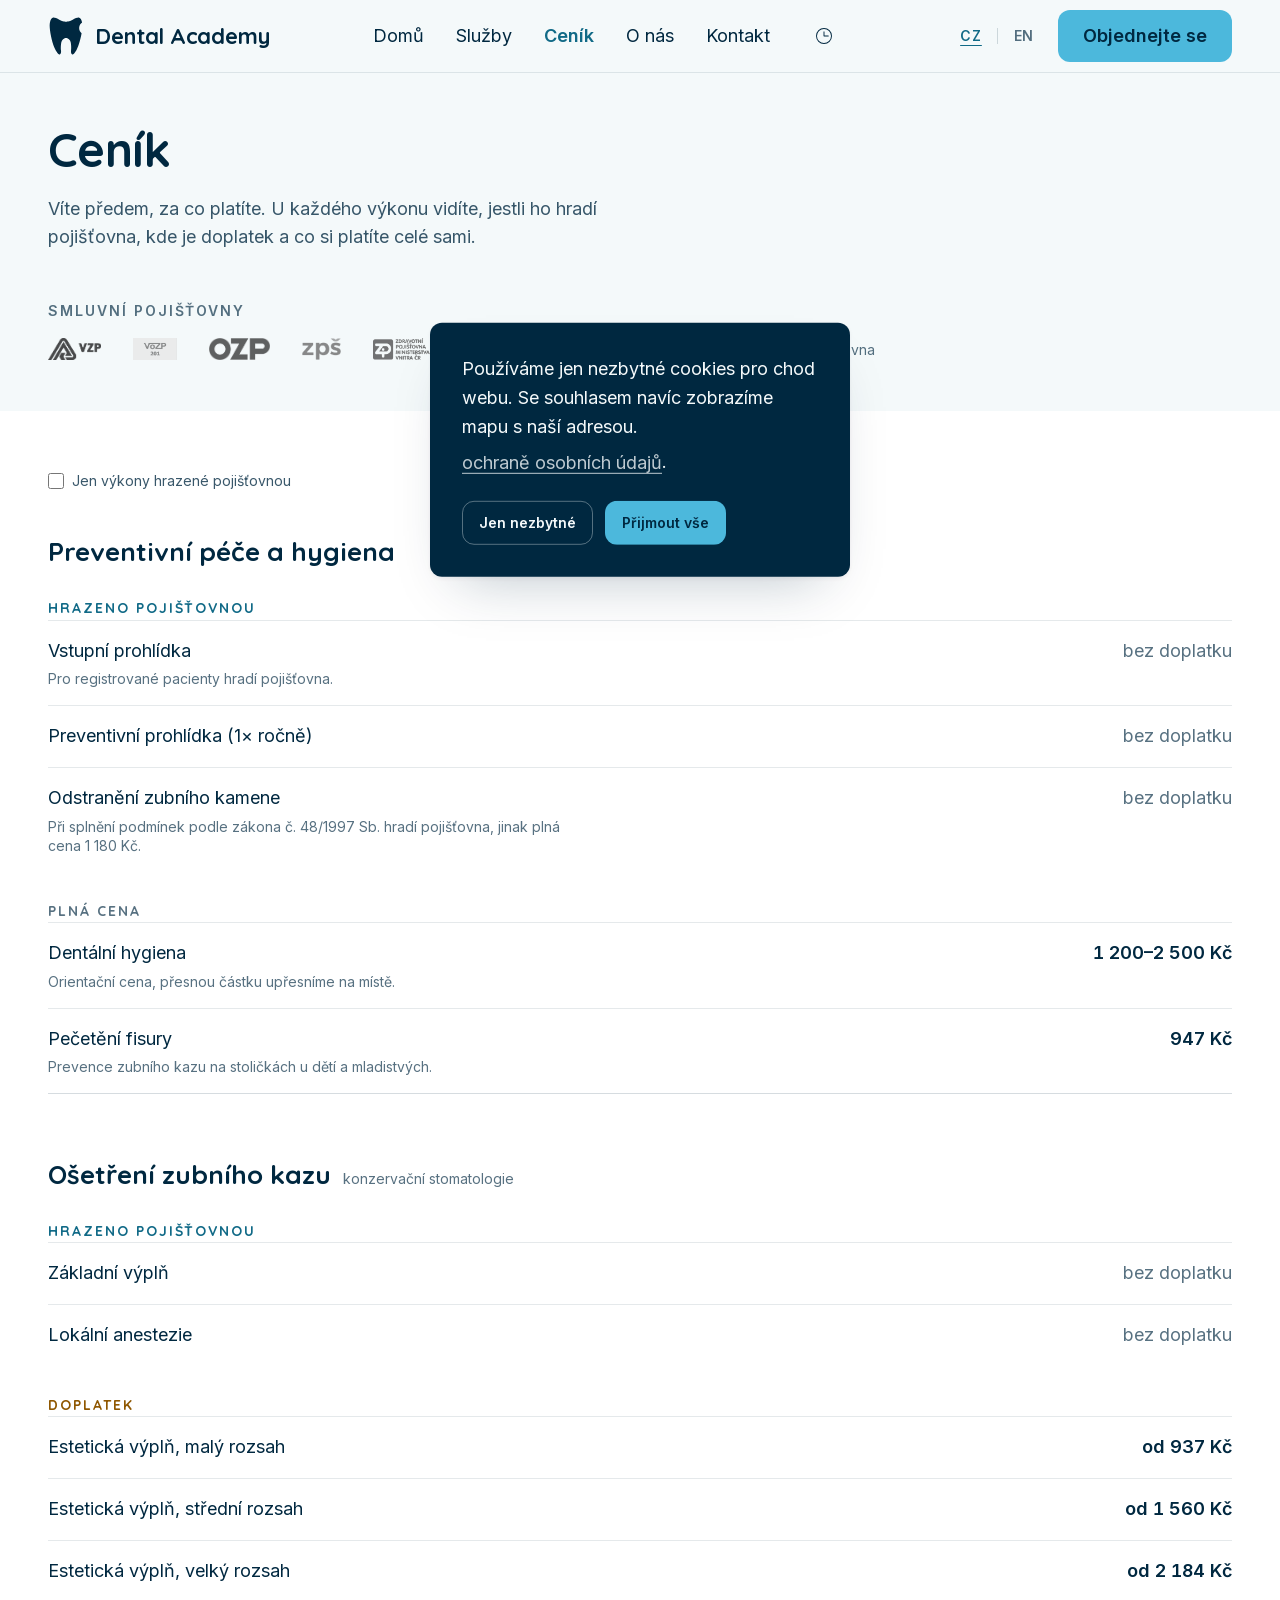
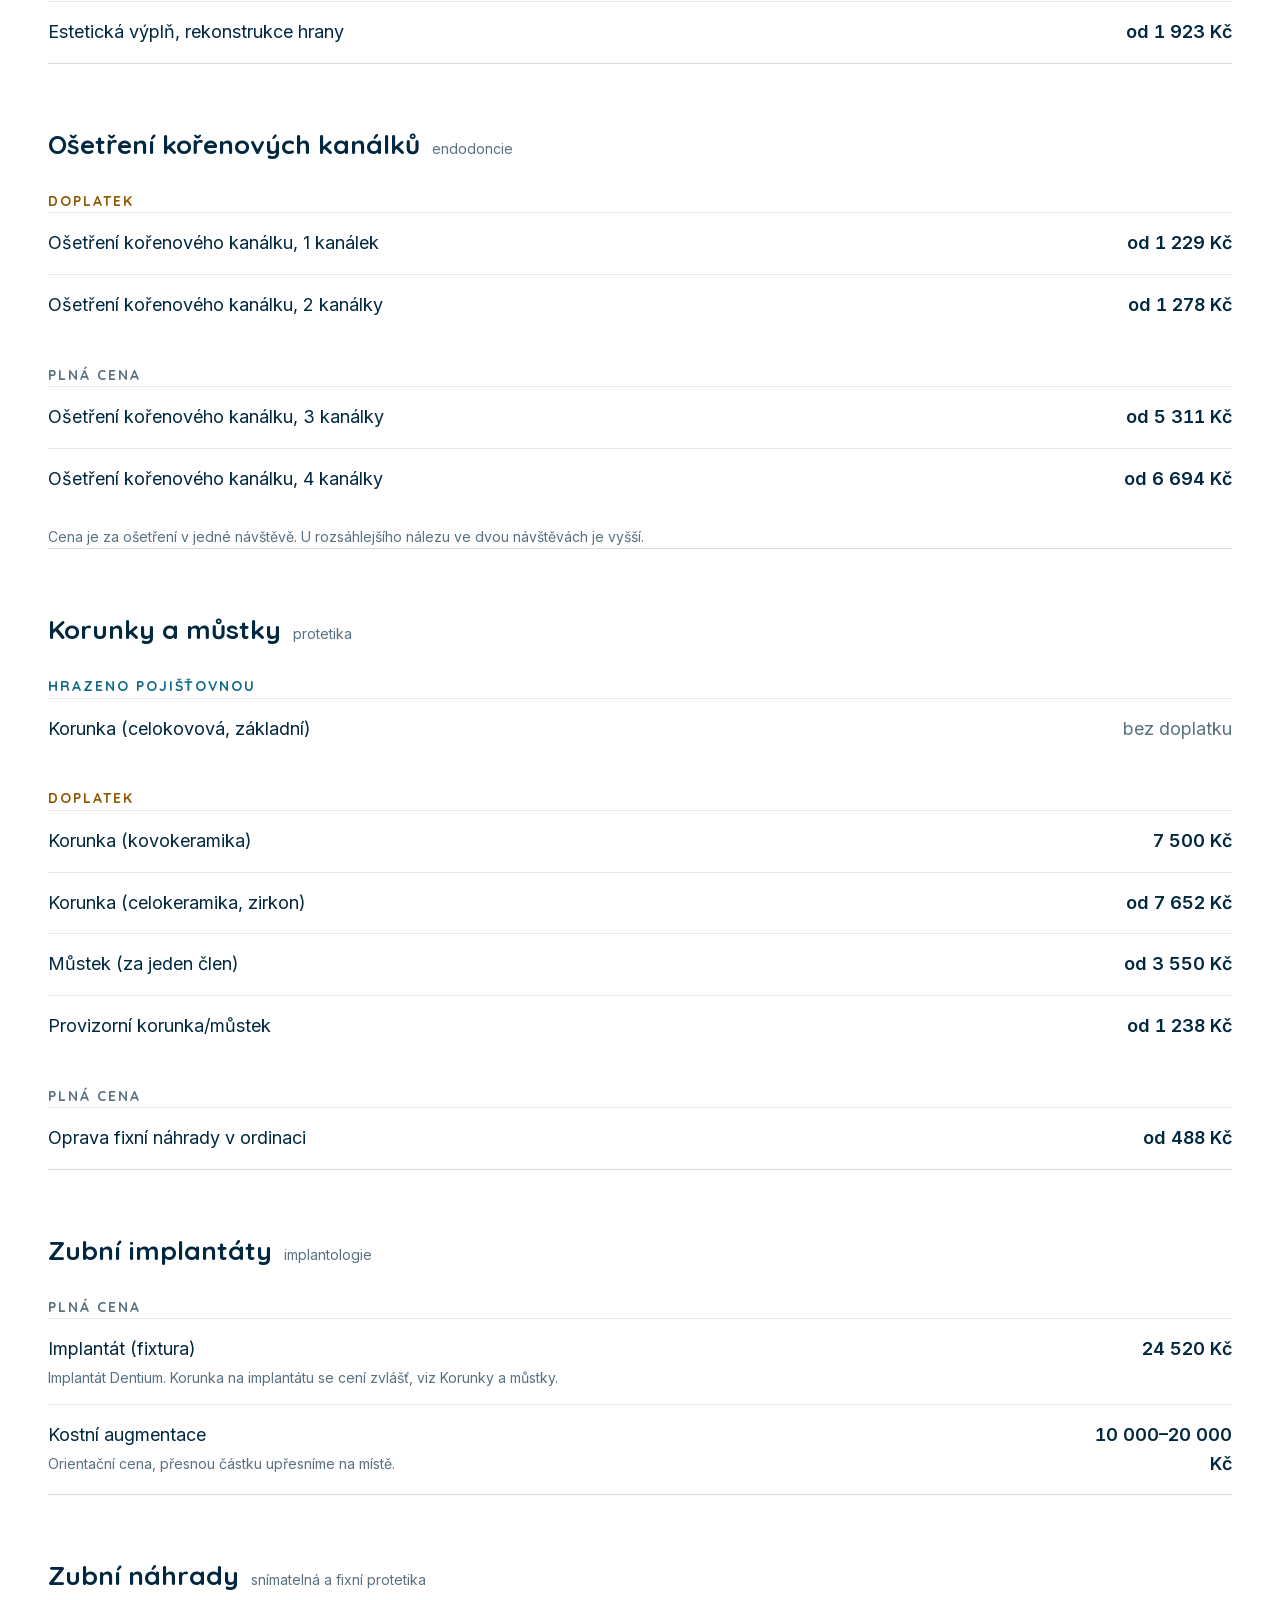
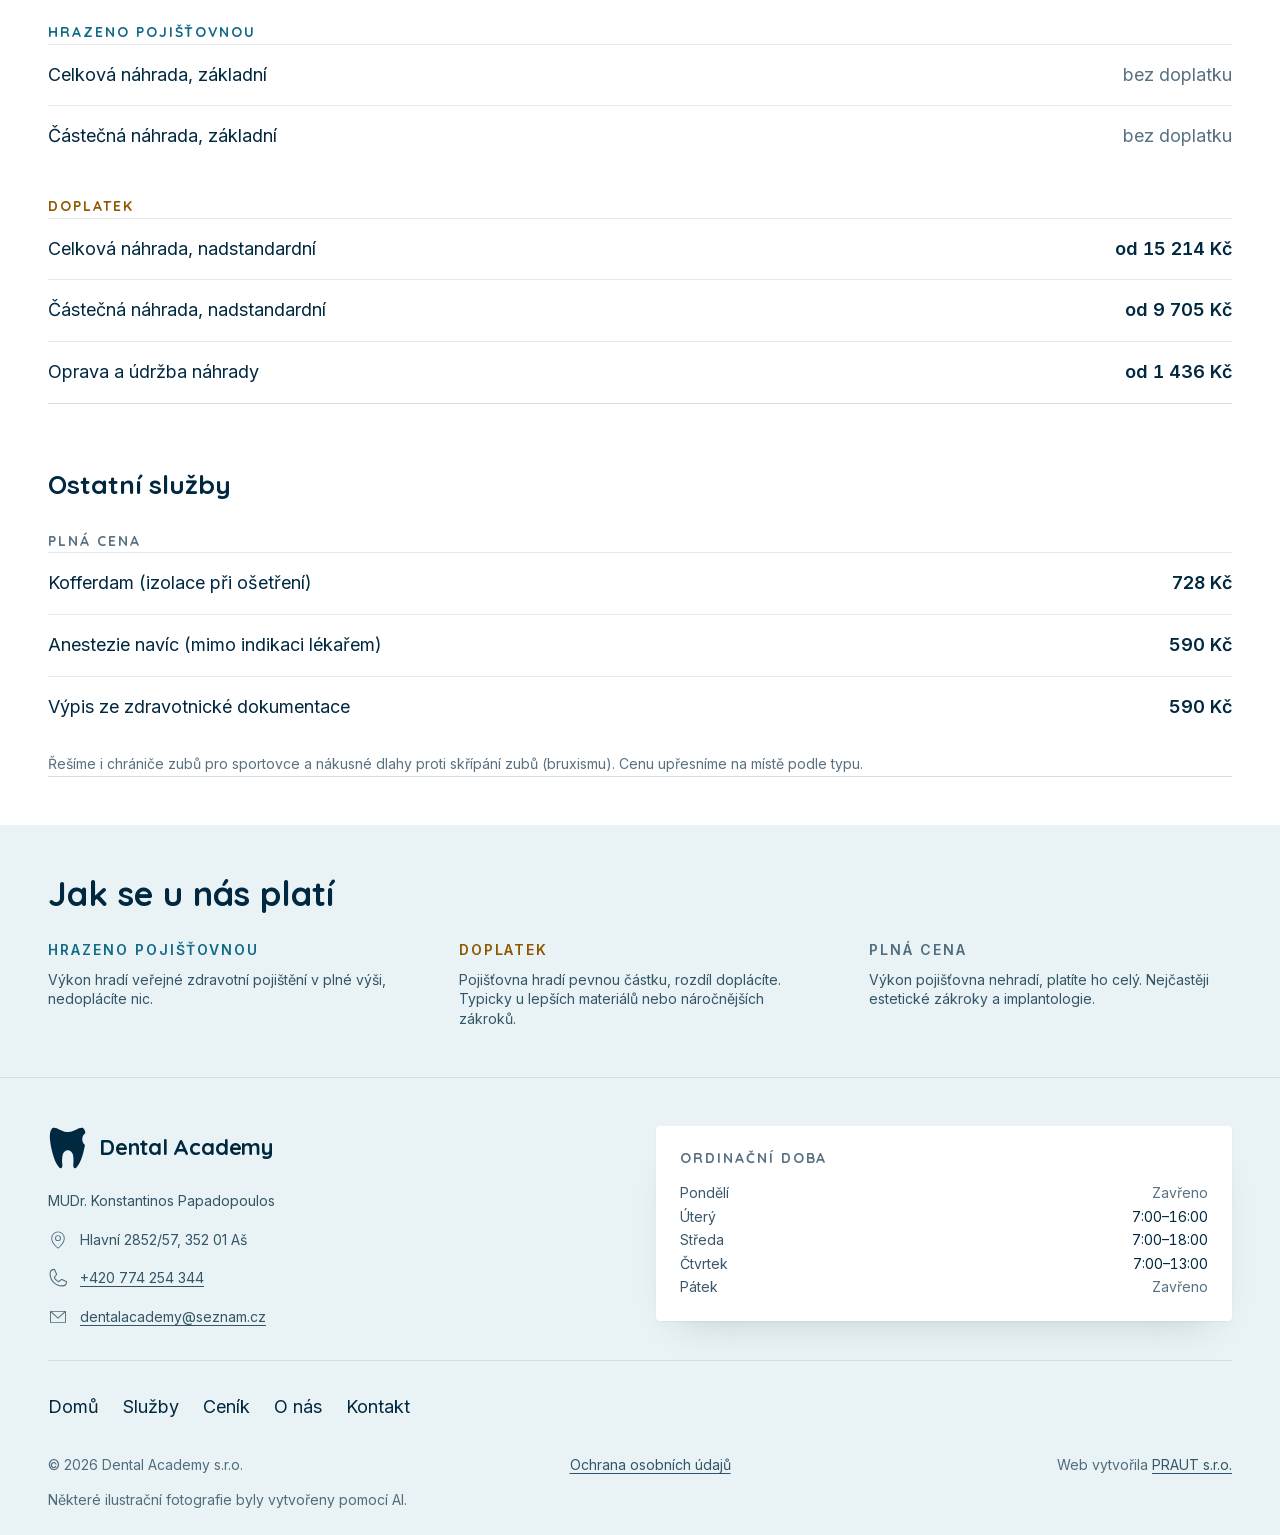
==== commit ee9fbc3f: "Publish source 0a3f6ca: uniform contact spacing" ====
--- a/cenik/index.html
+++ b/cenik/index.html
@@ -7,18 +7,18 @@
     <link rel="apple-touch-icon" href="apple-touch-icon.png">
 
   <style>@font-face{font-family:Quicksand;font-style:normal;font-weight:700;font-display:swap;src:url("./media/quicksand-700-latin-ext-optimized-O6MUIEZ3.woff2") format("woff2");unicode-range:U+0100-02BA,U+02BD-02C5,U+02C7-02CC,U+02CE-02D7,U+02DD-02FF,U+0304,U+0308,U+0329,U+1D00-1DBF,U+1E00-1E9F,U+1EF2-1EFF,U+2020,U+20A0-20AB,U+20AD-20C0,U+2113,U+2C60-2C7F,U+A720-A7FF}@font-face{font-family:Quicksand;font-style:normal;font-weight:700;font-display:swap;src:url("./media/quicksand-700-latin-optimized-QVDMFVZS.woff2") format("woff2");unicode-range:U+0000-00FF,U+0131,U+0152-0153,U+02BB-02BC,U+02C6,U+02DA,U+02DC,U+0304,U+0308,U+0329,U+2000-206F,U+20AC,U+2122,U+2191,U+2193,U+2212,U+2215,U+FEFF,U+FFFD}@font-face{font-family:Inter;font-style:normal;font-weight:400;font-display:swap;src:url("./media/inter-400-latin-ext-optimized-43ESOUTK.woff2") format("woff2");unicode-range:U+0100-02BA,U+02BD-02C5,U+02C7-02CC,U+02CE-02D7,U+02DD-02FF,U+0304,U+0308,U+0329,U+1D00-1DBF,U+1E00-1E9F,U+1EF2-1EFF,U+2020,U+20A0-20AB,U+20AD-20C0,U+2113,U+2C60-2C7F,U+A720-A7FF}@font-face{font-family:Inter;font-style:normal;font-weight:400;font-display:swap;src:url("./media/inter-400-latin-optimized-SEBSPGC4.woff2") format("woff2");unicode-range:U+0000-00FF,U+0131,U+0152-0153,U+02BB-02BC,U+02C6,U+02DA,U+02DC,U+0304,U+0308,U+0329,U+2000-206F,U+20AC,U+2122,U+2191,U+2193,U+2212,U+2215,U+FEFF,U+FFFD}@font-face{font-family:Inter;font-style:normal;font-weight:600;font-display:swap;src:url("./media/inter-600-latin-ext-optimized-PHTYKVMK.woff2") format("woff2");unicode-range:U+0100-02BA,U+02BD-02C5,U+02C7-02CC,U+02CE-02D7,U+02DD-02FF,U+0304,U+0308,U+0329,U+1D00-1DBF,U+1E00-1E9F,U+1EF2-1EFF,U+2020,U+20A0-20AB,U+20AD-20C0,U+2113,U+2C60-2C7F,U+A720-A7FF}@font-face{font-family:Inter;font-style:normal;font-weight:600;font-display:swap;src:url("./media/inter-600-latin-optimized-3DX67WTJ.woff2") format("woff2");unicode-range:U+0000-00FF,U+0131,U+0152-0153,U+02BB-02BC,U+02C6,U+02DA,U+02DC,U+0304,U+0308,U+0329,U+2000-206F,U+20AC,U+2122,U+2191,U+2193,U+2212,U+2215,U+FEFF,U+FFFD}:root{--da-navy-900: #002840;--da-turquoise-500: #4cb8dc;--da-turquoise-700: #116a87;--da-purple-500: #8c5096;--da-ice-050: #f4f9fa;--da-ice-100: #e9f3f5;--da-white: #ffffff;--da-red-600: #a23b2e;--da-amber-700: #8f5700;--surface: var(--da-ice-050);--panel: var(--da-white);--panel-tint: var(--da-ice-100);--panel-dark: var(--da-navy-900);--ink: var(--da-navy-900);--ink-soft: rgb(0 40 64 / .78);--ink-faint: rgb(0 40 64 / .66);--ink-ghost: rgb(0 40 64 / .1);--ink-inverse: var(--da-ice-050);--accent: var(--da-turquoise-700);--accent-vivid: var(--da-turquoise-500);--rare: var(--da-purple-500);--border: rgb(0 40 64 / .16);--border-soft: rgb(0 40 64 / .1);--good: var(--da-turquoise-700);--bad: var(--da-red-600);--warn: var(--da-amber-700);--font-heading: "Quicksand", sans-serif;--font-body: "Inter", sans-serif;--text-h1: clamp(30px, 4.2vw, 48px);--text-h2: clamp(26px, 3vw, 34px);--text-h3: clamp(22px, 2.2vw, 26px);--text-body: 18px;--text-small: 14px;--leading-h1: 1.2;--leading-h2: 1.25;--leading-h3: 1.3;--leading-body: 1.6;--leading-small: 1.4;--tracking-kicker: .14em;--space-1: 4px;--space-2: 8px;--space-3: 12px;--space-4: 16px;--space-5: 24px;--space-6: 32px;--space-7: 48px;--space-8: 64px;--space-9: 96px;--space-10: 128px;--radius-surface: 4px;--radius-control: 12px;--shadow-sm: 0 1px 2px rgb(0 40 64 / .05), 0 20px 40px -24px rgb(0 40 64 / .22);--shadow-md: 0 2px 4px rgb(0 40 64 / .06), 0 28px 56px -28px rgb(0 40 64 / .28);--motion-fast: .15s;--motion-medium: .25s;--motion-slow: .4s;--motion-zoom: .7s;--motion-crossfade: 2s;--motion-hero-interval: 4s;--ease: cubic-bezier(.4, 0, .2, 1);--z-base: 0;--z-sticky: 100;--z-dropdown: 200;--z-overlay: 300;--z-cookie: 400;--container: 1200px;--container-wide: 1440px;--gutter: clamp(16px, 4vw, 48px);--tap-target-min: 44px;--focus-ring-width: 3px;--focus-ring-offset: 2px;--focus-ring-color: var(--da-turquoise-700)}*,*:before,*:after{box-sizing:border-box}*{margin:0}html{scroll-behavior:smooth;scroll-padding-top:var(--space-9);-webkit-text-size-adjust:100%}body{background:var(--surface);color:var(--ink);font-family:var(--font-body);font-size:var(--text-body);line-height:var(--leading-body);font-weight:400;-webkit-font-smoothing:antialiased;text-rendering:optimizeLegibility;min-height:100dvh}h1,h2,h3,h4{font-family:var(--font-heading);font-weight:700;text-wrap:balance}h1{font-size:var(--text-h1);line-height:var(--leading-h1);letter-spacing:-.015em}h2{font-size:var(--text-h2);line-height:var(--leading-h2)}h3{font-size:var(--text-h3);line-height:var(--leading-h3)}p{text-wrap:pretty}a{color:var(--accent);text-underline-offset:.2em;transition:color var(--motion-fast) var(--ease)}img,svg{display:block;max-width:100%}input,button{font:inherit;color:inherit}@media(prefers-reduced-motion:reduce){html{scroll-behavior:auto}*,*:before,*:after{animation-duration:.01ms!important;animation-iteration-count:1!important;transition-duration:.01ms!important;scroll-behavior:auto!important}}
-</style><link rel="stylesheet" href="styles-Z6CKCNIZ.css" media="print" onload="this.media='all'"><noscript><link rel="stylesheet" href="styles-Z6CKCNIZ.css"></noscript><style ng-app-id="ng">main[_ngcontent-ng-c197762682]{display:block;outline:none}</style><meta name="description" content="Ceník zubní péče v ordinaci Dental Academy v Aši. Přehledně, co hradí pojišťovna a jaký je doplatek u jednotlivých výkonů."><meta name="robots" content="index, follow, max-image-preview:large"><meta property="og:title" content="Ceník, Dental Academy"><meta property="og:description" content="Ceník zubní péče v ordinaci Dental Academy v Aši. Přehledně, co hradí pojišťovna a jaký je doplatek u jednotlivých výkonů."><meta property="og:url" content="https://dentalacademyas.cz/cenik/"><meta property="og:type" content="website"><meta property="og:site_name" content="Dental Academy"><meta property="og:locale" content="cs_CZ"><meta property="og:image" content="https://dentalacademyas.cz/apple-touch-icon.png"><meta name="twitter:card" content="summary"><meta name="twitter:title" content="Ceník, Dental Academy"><meta name="twitter:description" content="Ceník zubní péče v ordinaci Dental Academy v Aši. Přehledně, co hradí pojišťovna a jaký je doplatek u jednotlivých výkonů."><style ng-app-id="ng">a[_ngcontent-ng-c2454751825]{position:absolute;z-index:var(--z-cookie);top:0;left:var(--space-4);transform:translateY(-120%);display:inline-flex;align-items:center;min-height:var(--tap-target-min);padding-inline:var(--space-5);background:var(--panel);color:var(--ink);border-radius:var(--radius-control);box-shadow:var(--shadow-md);text-decoration:none;font-weight:600;transition:transform var(--motion-fast) var(--ease)}a[_ngcontent-ng-c2454751825]:focus-visible{transform:translateY(var(--space-3))}</style><style ng-app-id="ng">header[_ngcontent-ng-c871143590]{position:sticky;top:0;z-index:var(--z-sticky);background:color-mix(in srgb,var(--surface) 88%,transparent);-webkit-backdrop-filter:blur(10px);backdrop-filter:blur(10px);border-bottom:1px solid var(--border-soft)}.bar[_ngcontent-ng-c871143590]{display:flex;align-items:center;justify-content:space-between;gap:var(--space-5);min-height:72px}.brand[_ngcontent-ng-c871143590]{display:inline-flex;color:var(--ink);text-decoration:none;flex:none}.desktop[_ngcontent-ng-c871143590]{display:none}nav.desktop[_ngcontent-ng-c871143590]   ul[_ngcontent-ng-c871143590]{list-style:none;padding:0;display:flex;align-items:center;gap:var(--space-6)}.hours[_ngcontent-ng-c871143590]{position:relative}.hours[_ngcontent-ng-c871143590]   summary[_ngcontent-ng-c871143590]{display:inline-flex;align-items:center;justify-content:center;min-width:var(--tap-target-min);min-height:var(--tap-target-min);color:var(--ink);cursor:pointer;list-style:none;transition:color var(--motion-fast) var(--ease)}.hours[_ngcontent-ng-c871143590]   summary[_ngcontent-ng-c871143590]::-webkit-details-marker{display:none}.hours[_ngcontent-ng-c871143590]   summary[_ngcontent-ng-c871143590]:hover, .hours[open][_ngcontent-ng-c871143590]   summary[_ngcontent-ng-c871143590]{color:var(--accent)}.hours-card[_ngcontent-ng-c871143590]{position:absolute;top:calc(100% + var(--space-3));right:0;z-index:var(--z-dropdown);padding:var(--space-4) var(--space-5);background:var(--panel);border-radius:var(--radius-surface);box-shadow:var(--shadow-md)}.hours-card[_ngcontent-ng-c871143590]   dl[_ngcontent-ng-c871143590]{margin:0;display:grid;grid-template-columns:auto 1fr;gap:var(--space-1) var(--space-4);font-size:var(--text-small);line-height:var(--leading-small);white-space:nowrap}.hours-card[_ngcontent-ng-c871143590]   dt[_ngcontent-ng-c871143590]{color:var(--ink-soft)}.hours-card[_ngcontent-ng-c871143590]   dd[_ngcontent-ng-c871143590]{margin:0;font-variant-numeric:tabular-nums}.hours-card[_ngcontent-ng-c871143590]   dd.closed[_ngcontent-ng-c871143590]{color:var(--ink-faint)}.actions[_ngcontent-ng-c871143590]{display:flex;align-items:center;gap:var(--space-3);flex:none}.burger[_ngcontent-ng-c871143590]{display:inline-flex;align-items:center;justify-content:center;min-width:var(--tap-target-min);min-height:var(--tap-target-min);background:transparent;border:0;border-radius:var(--radius-control);color:var(--ink);cursor:pointer;transition:background-color var(--motion-fast) var(--ease)}.burger[_ngcontent-ng-c871143590]:hover{background:var(--ink-ghost)}.cta[_ngcontent-ng-c871143590]{display:none}@media(min-width:480px){.cta[_ngcontent-ng-c871143590]{display:inline-flex}}@media(min-width:1280px){.desktop[_ngcontent-ng-c871143590]{display:inline-flex}.burger[_ngcontent-ng-c871143590]{display:none}}</style><style ng-app-id="ng">[_nghost-ng-c1360616720]{display:contents}.banner[_ngcontent-ng-c1360616720]{position:fixed;top:50%;left:50%;transform:translate(-50%,-50%);z-index:var(--z-cookie);width:calc(100% - var(--space-4) * 2);max-width:420px;display:grid;gap:var(--space-4);padding:var(--space-6);background:var(--panel-dark);border-radius:var(--radius-control);box-shadow:var(--shadow-md);--ink: var(--ink-inverse);--ink-soft: rgb(244 249 250 / .78);--border: rgb(244 249 250 / .35);--accent: var(--accent-vivid);color:var(--ink);animation:_ngcontent-ng-c1360616720_fade-in var(--motion-slow) var(--ease)}.actions[_ngcontent-ng-c1360616720]{display:flex;flex-wrap:wrap;gap:var(--space-3)}@keyframes _ngcontent-ng-c1360616720_fade-in{0%{opacity:0;transform:translate(-50%,-50%) scale(.96)}to{opacity:1;transform:translate(-50%,-50%) scale(1)}}</style><style ng-app-id="ng">[_nghost-ng-c3181076983]{display:block;width:min(100% - 2 * var(--gutter),var(--_max, var(--container)));margin-inline:auto}</style><style ng-app-id="ng">[_nghost-ng-c3826198548]{display:inline-flex;align-items:center;gap:var(--space-3);color:inherit}.mark[_ngcontent-ng-c3826198548]{height:max(32px,1px * var(--_size, 40));width:auto;aspect-ratio:103.21/116.48}.wordmark[_ngcontent-ng-c3826198548]{font-family:var(--font-heading);font-weight:700;font-size:clamp(18px,2vw,22px);line-height:1.1;letter-spacing:-.01em;white-space:nowrap}</style><style ng-app-id="ng">[_nghost-ng-c3883181231]{display:inline-flex;flex:none;color:inherit}svg[_ngcontent-ng-c3883181231]{width:calc(1px * var(--_size, 24));height:calc(1px * var(--_size, 24))}</style><style ng-app-id="ng">nav[_ngcontent-ng-c47568377]{display:inline-flex;align-items:center;gap:var(--space-1)}a[_ngcontent-ng-c47568377]{display:inline-flex;align-items:center;justify-content:center;min-width:var(--tap-target-min);min-height:var(--tap-target-min);color:var(--ink-faint);text-decoration:none;font-size:var(--text-small);font-weight:600;letter-spacing:.06em;border-radius:var(--radius-control);transition:color var(--motion-fast) var(--ease)}a[_ngcontent-ng-c47568377]:hover{color:var(--ink)}a.is-current[_ngcontent-ng-c47568377]{color:var(--accent);text-decoration:underline;text-underline-offset:.3em}.sep[_ngcontent-ng-c47568377]{width:1px;height:16px;background:var(--border)}.sr-only[_ngcontent-ng-c47568377]{position:absolute;width:1px;height:1px;padding:0;margin:-1px;overflow:hidden;clip-path:inset(50%);white-space:nowrap;border:0}</style><style ng-app-id="ng">[_nghost-ng-c1597601124]{display:inline-flex;align-items:center;justify-content:center;gap:var(--space-2);border-radius:var(--radius-control);border:1px solid transparent;font-family:var(--font-body);font-weight:600;line-height:1.2;text-align:center;text-decoration:none;cursor:pointer;max-width:100%;transition:background-color var(--motion-fast) var(--ease),border-color var(--motion-fast) var(--ease),color var(--motion-fast) var(--ease)}.size-sm[_nghost-ng-c1597601124]{min-height:var(--tap-target-min);padding-inline:var(--space-4);font-size:var(--text-small)}.size-md[_nghost-ng-c1597601124]{min-height:52px;padding-inline:var(--space-5);font-size:var(--text-body)}.size-lg[_nghost-ng-c1597601124]{min-height:60px;padding-inline:var(--space-6);font-size:var(--text-body)}.appearance-primary[_nghost-ng-c1597601124]{background:var(--accent-vivid);color:var(--da-navy-900)}.appearance-primary[_nghost-ng-c1597601124]:hover{background:var(--accent);color:var(--ink-inverse)}.appearance-secondary[_nghost-ng-c1597601124]{background:transparent;border-color:var(--border);color:var(--ink)}.appearance-secondary[_nghost-ng-c1597601124]:hover{border-color:var(--accent);color:var(--accent)}.appearance-ghost[_nghost-ng-c1597601124]{background:transparent;color:var(--accent);padding-inline:var(--space-3)}.appearance-ghost[_nghost-ng-c1597601124]:hover{background:var(--ink-ghost)}.is-full[_nghost-ng-c1597601124]{width:100%}.is-loading[_nghost-ng-c1597601124], [disabled][_nghost-ng-c1597601124]{opacity:.55;cursor:not-allowed;pointer-events:none}</style><style ng-app-id="ng">[_nghost-ng-c4016984144]{color:var(--accent);text-underline-offset:.2em;transition:color var(--motion-fast) var(--ease)}.variant-inline[_nghost-ng-c4016984144]{text-decoration:underline}.variant-inline[_nghost-ng-c4016984144]:hover{color:var(--ink)}.variant-nav[_nghost-ng-c4016984144]{color:var(--ink);text-decoration:none;display:inline-flex;align-items:center;min-height:var(--tap-target-min)}.variant-nav[_nghost-ng-c4016984144]:hover{color:var(--accent)}.variant-quiet[_nghost-ng-c4016984144]{color:var(--ink-soft);text-decoration:underline;text-decoration-color:currentColor;display:inline-flex;align-items:center;min-height:var(--tap-target-min)}.variant-quiet[_nghost-ng-c4016984144]:hover{color:var(--ink)}.is-active[_nghost-ng-c4016984144]{color:var(--accent);font-weight:700}</style><style ng-app-id="ng">footer[_ngcontent-ng-c4214038375]{background:var(--panel-tint);border-top:1px solid var(--border-soft);padding-block:var(--space-7) var(--space-5)}.grid[_ngcontent-ng-c4214038375]{display:grid;grid-template-columns:minmax(0,1fr);align-items:start;gap:var(--space-6)}@media(min-width:768px){.grid[_ngcontent-ng-c4214038375]{grid-template-columns:repeat(2,minmax(0,1fr))}}.hours-wrap[_ngcontent-ng-c4214038375]{width:100%;min-width:0}.brand[_ngcontent-ng-c4214038375]{min-width:0}h2[_ngcontent-ng-c4214038375]{font-size:var(--text-small);letter-spacing:var(--tracking-kicker);text-transform:uppercase;color:var(--ink-faint);margin-bottom:var(--space-4)}.card[_ngcontent-ng-c4214038375]{padding:var(--space-5);background:var(--panel);border-radius:var(--radius-surface);box-shadow:var(--shadow-sm)}.doctor[_ngcontent-ng-c4214038375]{margin-top:var(--space-3);color:var(--ink-soft);font-size:var(--text-small)}.contact[_ngcontent-ng-c4214038375], .links[_ngcontent-ng-c4214038375], .legal[_ngcontent-ng-c4214038375]{list-style:none;padding:0}.contact[_ngcontent-ng-c4214038375]{display:grid;gap:0;margin-top:var(--space-4);font-size:var(--text-small)}.contact[_ngcontent-ng-c4214038375]   li[_ngcontent-ng-c4214038375]{display:grid;grid-template-columns:auto minmax(0,1fr);gap:var(--space-3);align-items:start;color:var(--ink-soft)}.contact[_ngcontent-ng-c4214038375]   li[_ngcontent-ng-c4214038375]:first-child{margin-bottom:var(--space-3)}.contact[_ngcontent-ng-c4214038375]   li[_ngcontent-ng-c4214038375]:last-child{margin-bottom:calc(var(--text-small) * var(--leading-body) - var(--tap-target-min))}.contact[_ngcontent-ng-c4214038375]   da-icon[_ngcontent-ng-c4214038375]{margin-top:2px;color:var(--ink-faint)}.contact[_ngcontent-ng-c4214038375]   a[_ngcontent-ng-c4214038375]{align-items:flex-start}.contact[_ngcontent-ng-c4214038375]   a[_ngcontent-ng-c4214038375], .contact[_ngcontent-ng-c4214038375]   span[_ngcontent-ng-c4214038375]{min-width:0;max-width:100%;overflow-wrap:anywhere}.hours[_ngcontent-ng-c4214038375]{margin:0;display:grid;grid-template-columns:minmax(0,1fr) auto;gap:var(--space-1) var(--space-4);font-size:var(--text-small);line-height:var(--leading-small)}.hours[_ngcontent-ng-c4214038375]   dt[_ngcontent-ng-c4214038375]{color:var(--ink-soft)}.hours[_ngcontent-ng-c4214038375]   dd[_ngcontent-ng-c4214038375]{margin:0;text-align:right;font-variant-numeric:tabular-nums}.hours[_ngcontent-ng-c4214038375]   dd.closed[_ngcontent-ng-c4214038375]{color:var(--ink-faint)}.navigation[_ngcontent-ng-c4214038375]{margin-top:var(--space-6);padding-block:var(--space-5) 0;border-top:1px solid var(--border-soft)}.links[_ngcontent-ng-c4214038375], .legal[_ngcontent-ng-c4214038375]{display:flex;flex-wrap:wrap;align-items:center;gap:var(--space-2) var(--space-5)}.bottom[_ngcontent-ng-c4214038375]{margin-top:var(--space-5);display:flex;flex-wrap:wrap;align-items:baseline;font-size:var(--text-small);color:var(--ink-faint);justify-content:space-between;gap:var(--space-5)}.bottom[_ngcontent-ng-c4214038375]   a[_ngcontent-ng-c4214038375]{align-items:center;margin-block:calc((var(--space-5) - var(--tap-target-min)) / 2)}.copyright[_ngcontent-ng-c4214038375], .credit[_ngcontent-ng-c4214038375], .ai-note[_ngcontent-ng-c4214038375]{font-size:var(--text-small);color:var(--ink-faint)}.copyright[_ngcontent-ng-c4214038375], .credit[_ngcontent-ng-c4214038375]{min-width:0;overflow-wrap:anywhere}.ai-note[_ngcontent-ng-c4214038375]{margin-top:var(--space-3)}</style><style ng-app-id="ng">.lede[_ngcontent-ng-c1748151319]{margin-top:var(--space-4);max-width:56ch;color:var(--ink-soft)}.insurers[_ngcontent-ng-c1748151319]{margin-top:var(--space-7)}.insurers-label[_ngcontent-ng-c1748151319]{display:block;margin-bottom:var(--space-3);font-size:var(--text-small);font-weight:600;letter-spacing:var(--tracking-kicker);text-transform:uppercase;color:var(--ink-faint)}.insurers[_ngcontent-ng-c1748151319]   ul[_ngcontent-ng-c1748151319]{display:flex;flex-wrap:wrap;align-items:center;gap:var(--space-6);list-style:none;margin:0;padding:0}.insurers[_ngcontent-ng-c1748151319]   img[_ngcontent-ng-c1748151319]{height:22px;width:auto;max-width:120px;object-fit:contain;filter:grayscale(1);opacity:.7}.insurer-name[_ngcontent-ng-c1748151319]{font-size:var(--text-small);color:var(--ink-faint)}.list[_ngcontent-ng-c1748151319]{margin-top:var(--space-6);border-bottom:1px solid var(--border)}.empty[_ngcontent-ng-c1748151319]{margin-top:var(--space-7);padding:var(--space-6);background:var(--surface);border-radius:var(--radius-surface);color:var(--ink-soft);max-width:60ch}.empty[_ngcontent-ng-c1748151319]   a[_ngcontent-ng-c1748151319]{color:var(--accent)}.legend[_ngcontent-ng-c1748151319]   h2[_ngcontent-ng-c1748151319]{margin-bottom:var(--space-5)}.legend[_ngcontent-ng-c1748151319]   dl[_ngcontent-ng-c1748151319]{display:grid;gap:var(--space-5)}@media(min-width:768px){.legend[_ngcontent-ng-c1748151319]   dl[_ngcontent-ng-c1748151319]{grid-template-columns:repeat(auto-fit,minmax(240px,1fr));gap:var(--space-7)}}.legend[_ngcontent-ng-c1748151319]   dt[_ngcontent-ng-c1748151319]{font-size:var(--text-small);font-weight:600;letter-spacing:var(--tracking-kicker);text-transform:uppercase;margin-bottom:var(--space-2)}.legend[_ngcontent-ng-c1748151319]   dt.covered[_ngcontent-ng-c1748151319]{color:var(--good)}.legend[_ngcontent-ng-c1748151319]   dt.partial[_ngcontent-ng-c1748151319]{color:var(--warn)}.legend[_ngcontent-ng-c1748151319]   dt.full[_ngcontent-ng-c1748151319]{color:var(--ink-faint)}.legend[_ngcontent-ng-c1748151319]   dd[_ngcontent-ng-c1748151319]{margin:0;color:var(--ink-soft);font-size:var(--text-small);line-height:var(--leading-small)}.sr-only[_ngcontent-ng-c1748151319]{position:absolute;width:1px;height:1px;padding:0;margin:-1px;overflow:hidden;clip-path:inset(50%);white-space:nowrap;border:0}</style><style ng-app-id="ng">[_nghost-ng-c2319155291]{display:block}.tone-surface[_nghost-ng-c2319155291]{background:var(--surface)}.tone-panel[_nghost-ng-c2319155291]{background:var(--panel)}.tone-tint[_nghost-ng-c2319155291]{background:var(--panel-tint)}.tone-dark[_nghost-ng-c2319155291]{background:var(--panel-dark);--ink: var(--ink-inverse);--ink-soft: rgb(244 249 250 / .78);--ink-faint: rgb(244 249 250 / .62);--ink-ghost: rgb(244 249 250 / .12);--border: rgb(244 249 250 / .35);--border-soft: rgb(244 249 250 / .18);--accent: var(--accent-vivid);color:var(--ink)}.spacing-tight[_nghost-ng-c2319155291]{padding-block:var(--space-7)}.spacing-normal[_nghost-ng-c2319155291]{padding-block:var(--space-9)}.spacing-loose[_nghost-ng-c2319155291]{padding-block:var(--space-10)}</style><style ng-app-id="ng">[_nghost-ng-c3267494051]{display:block}.bar[_ngcontent-ng-c3267494051]{display:flex;flex-wrap:wrap;align-items:center;gap:var(--space-4)}.toggle[_ngcontent-ng-c3267494051]{display:inline-flex;align-items:center;gap:var(--space-2);min-height:var(--tap-target-min);cursor:pointer;-webkit-user-select:none;user-select:none;color:var(--ink-soft);font-size:var(--text-small)}.toggle[_ngcontent-ng-c3267494051]   input[_ngcontent-ng-c3267494051]{width:16px;height:16px;accent-color:var(--accent);cursor:pointer;flex:none}</style><link rel="canonical" href="https://dentalacademyas.cz/cenik/"><link rel="alternate" href="https://dentalacademyas.cz/cenik/" hreflang="cs"><link rel="alternate" href="https://dentalacademyas.cz/en/prices/" hreflang="en"><link rel="alternate" href="https://dentalacademyas.cz/cenik/" hreflang="x-default"><script id="clinic-schema" type="application/ld+json">{"@context":"https://schema.org","@type":"Dentist","@id":"https://dentalacademyas.cz/#clinic","name":"Dental Academy s.r.o.","url":"https://dentalacademyas.cz/","telephone":"+420 774 254 344","email":"dentalacademy@seznam.cz","address":{"@type":"PostalAddress","streetAddress":"Hlavní 2852/57","addressLocality":"Aš","postalCode":"352 01","addressCountry":"CZ"},"openingHoursSpecification":[{"@type":"OpeningHoursSpecification","dayOfWeek":"Tuesday","opens":"07:00","closes":"16:00"},{"@type":"OpeningHoursSpecification","dayOfWeek":"Wednesday","opens":"07:00","closes":"18:00"},{"@type":"OpeningHoursSpecification","dayOfWeek":"Thursday","opens":"07:00","closes":"13:00"}]}</script><style ng-app-id="ng">[_nghost-ng-c1108738342]{display:block;padding-top:var(--space-8);border-top:1px solid var(--border)}[_nghost-ng-c1108738342]:first-of-type{padding-top:0;border-top:0}.heading[_ngcontent-ng-c1108738342]{margin:0}.title[_ngcontent-ng-c1108738342]{display:flex;flex-wrap:wrap;align-items:baseline;gap:var(--space-3);font-family:var(--font-heading);font-weight:700;font-size:var(--text-h3);line-height:var(--leading-h3);color:var(--ink)}.term[_ngcontent-ng-c1108738342]{font-family:var(--font-body);font-weight:400;font-size:var(--text-small);color:var(--ink-faint)}.status-group[_ngcontent-ng-c1108738342]{margin-top:var(--space-4)}.status-heading[_ngcontent-ng-c1108738342]{margin:0;padding-top:var(--space-3);font-size:var(--text-small);font-weight:600;letter-spacing:var(--tracking-kicker);text-transform:uppercase}.state-covered[_ngcontent-ng-c1108738342]{color:var(--good)}.state-partial[_ngcontent-ng-c1108738342]{color:var(--warn)}.state-full[_ngcontent-ng-c1108738342]{color:var(--ink-faint)}.category-note[_ngcontent-ng-c1108738342]{margin-top:var(--space-4);font-size:var(--text-small);color:var(--ink-faint)}</style><style ng-app-id="ng">[_nghost-ng-c1970541479]{display:block}.row[_ngcontent-ng-c1970541479]{display:grid;gap:var(--space-1) var(--space-5);padding-block:var(--space-4);border-top:1px solid var(--border-soft);grid-template-columns:minmax(0,1fr) minmax(0,auto);align-items:baseline}.main[_ngcontent-ng-c1970541479]{display:grid;gap:var(--space-1)}.name[_ngcontent-ng-c1970541479]{color:var(--ink)}.note[_ngcontent-ng-c1970541479]{font-size:var(--text-small);line-height:var(--leading-small);color:var(--ink-faint);max-width:60ch}.price[_ngcontent-ng-c1970541479]{text-align:right;font-weight:600;font-variant-numeric:tabular-nums;white-space:normal;overflow-wrap:anywhere;max-width:12ch}.free[_ngcontent-ng-c1970541479]{font-weight:400;color:var(--ink-faint)}</style></head>
+</style><link rel="stylesheet" href="styles-Z6CKCNIZ.css" media="print" onload="this.media='all'"><noscript><link rel="stylesheet" href="styles-Z6CKCNIZ.css"></noscript><style ng-app-id="ng">main[_ngcontent-ng-c197762682]{display:block;outline:none}</style><meta name="description" content="Ceník zubní péče v ordinaci Dental Academy v Aši. Přehledně, co hradí pojišťovna a jaký je doplatek u jednotlivých výkonů."><meta name="robots" content="index, follow, max-image-preview:large"><meta property="og:title" content="Ceník, Dental Academy"><meta property="og:description" content="Ceník zubní péče v ordinaci Dental Academy v Aši. Přehledně, co hradí pojišťovna a jaký je doplatek u jednotlivých výkonů."><meta property="og:url" content="https://dentalacademyas.cz/cenik/"><meta property="og:type" content="website"><meta property="og:site_name" content="Dental Academy"><meta property="og:locale" content="cs_CZ"><meta property="og:image" content="https://dentalacademyas.cz/apple-touch-icon.png"><meta name="twitter:card" content="summary"><meta name="twitter:title" content="Ceník, Dental Academy"><meta name="twitter:description" content="Ceník zubní péče v ordinaci Dental Academy v Aši. Přehledně, co hradí pojišťovna a jaký je doplatek u jednotlivých výkonů."><style ng-app-id="ng">a[_ngcontent-ng-c2454751825]{position:absolute;z-index:var(--z-cookie);top:0;left:var(--space-4);transform:translateY(-120%);display:inline-flex;align-items:center;min-height:var(--tap-target-min);padding-inline:var(--space-5);background:var(--panel);color:var(--ink);border-radius:var(--radius-control);box-shadow:var(--shadow-md);text-decoration:none;font-weight:600;transition:transform var(--motion-fast) var(--ease)}a[_ngcontent-ng-c2454751825]:focus-visible{transform:translateY(var(--space-3))}</style><style ng-app-id="ng">header[_ngcontent-ng-c871143590]{position:sticky;top:0;z-index:var(--z-sticky);background:color-mix(in srgb,var(--surface) 88%,transparent);-webkit-backdrop-filter:blur(10px);backdrop-filter:blur(10px);border-bottom:1px solid var(--border-soft)}.bar[_ngcontent-ng-c871143590]{display:flex;align-items:center;justify-content:space-between;gap:var(--space-5);min-height:72px}.brand[_ngcontent-ng-c871143590]{display:inline-flex;color:var(--ink);text-decoration:none;flex:none}.desktop[_ngcontent-ng-c871143590]{display:none}nav.desktop[_ngcontent-ng-c871143590]   ul[_ngcontent-ng-c871143590]{list-style:none;padding:0;display:flex;align-items:center;gap:var(--space-6)}.hours[_ngcontent-ng-c871143590]{position:relative}.hours[_ngcontent-ng-c871143590]   summary[_ngcontent-ng-c871143590]{display:inline-flex;align-items:center;justify-content:center;min-width:var(--tap-target-min);min-height:var(--tap-target-min);color:var(--ink);cursor:pointer;list-style:none;transition:color var(--motion-fast) var(--ease)}.hours[_ngcontent-ng-c871143590]   summary[_ngcontent-ng-c871143590]::-webkit-details-marker{display:none}.hours[_ngcontent-ng-c871143590]   summary[_ngcontent-ng-c871143590]:hover, .hours[open][_ngcontent-ng-c871143590]   summary[_ngcontent-ng-c871143590]{color:var(--accent)}.hours-card[_ngcontent-ng-c871143590]{position:absolute;top:calc(100% + var(--space-3));right:0;z-index:var(--z-dropdown);padding:var(--space-4) var(--space-5);background:var(--panel);border-radius:var(--radius-surface);box-shadow:var(--shadow-md)}.hours-card[_ngcontent-ng-c871143590]   dl[_ngcontent-ng-c871143590]{margin:0;display:grid;grid-template-columns:auto 1fr;gap:var(--space-1) var(--space-4);font-size:var(--text-small);line-height:var(--leading-small);white-space:nowrap}.hours-card[_ngcontent-ng-c871143590]   dt[_ngcontent-ng-c871143590]{color:var(--ink-soft)}.hours-card[_ngcontent-ng-c871143590]   dd[_ngcontent-ng-c871143590]{margin:0;font-variant-numeric:tabular-nums}.hours-card[_ngcontent-ng-c871143590]   dd.closed[_ngcontent-ng-c871143590]{color:var(--ink-faint)}.actions[_ngcontent-ng-c871143590]{display:flex;align-items:center;gap:var(--space-3);flex:none}.burger[_ngcontent-ng-c871143590]{display:inline-flex;align-items:center;justify-content:center;min-width:var(--tap-target-min);min-height:var(--tap-target-min);background:transparent;border:0;border-radius:var(--radius-control);color:var(--ink);cursor:pointer;transition:background-color var(--motion-fast) var(--ease)}.burger[_ngcontent-ng-c871143590]:hover{background:var(--ink-ghost)}.cta[_ngcontent-ng-c871143590]{display:none}@media(min-width:480px){.cta[_ngcontent-ng-c871143590]{display:inline-flex}}@media(min-width:1280px){.desktop[_ngcontent-ng-c871143590]{display:inline-flex}.burger[_ngcontent-ng-c871143590]{display:none}}</style><style ng-app-id="ng">[_nghost-ng-c1360616720]{display:contents}.banner[_ngcontent-ng-c1360616720]{position:fixed;top:50%;left:50%;transform:translate(-50%,-50%);z-index:var(--z-cookie);width:calc(100% - var(--space-4) * 2);max-width:420px;display:grid;gap:var(--space-4);padding:var(--space-6);background:var(--panel-dark);border-radius:var(--radius-control);box-shadow:var(--shadow-md);--ink: var(--ink-inverse);--ink-soft: rgb(244 249 250 / .78);--border: rgb(244 249 250 / .35);--accent: var(--accent-vivid);color:var(--ink);animation:_ngcontent-ng-c1360616720_fade-in var(--motion-slow) var(--ease)}.actions[_ngcontent-ng-c1360616720]{display:flex;flex-wrap:wrap;gap:var(--space-3)}@keyframes _ngcontent-ng-c1360616720_fade-in{0%{opacity:0;transform:translate(-50%,-50%) scale(.96)}to{opacity:1;transform:translate(-50%,-50%) scale(1)}}</style><style ng-app-id="ng">[_nghost-ng-c3181076983]{display:block;width:min(100% - 2 * var(--gutter),var(--_max, var(--container)));margin-inline:auto}</style><style ng-app-id="ng">[_nghost-ng-c3826198548]{display:inline-flex;align-items:center;gap:var(--space-3);color:inherit}.mark[_ngcontent-ng-c3826198548]{height:max(32px,1px * var(--_size, 40));width:auto;aspect-ratio:103.21/116.48}.wordmark[_ngcontent-ng-c3826198548]{font-family:var(--font-heading);font-weight:700;font-size:clamp(18px,2vw,22px);line-height:1.1;letter-spacing:-.01em;white-space:nowrap}</style><style ng-app-id="ng">[_nghost-ng-c3883181231]{display:inline-flex;flex:none;color:inherit}svg[_ngcontent-ng-c3883181231]{width:calc(1px * var(--_size, 24));height:calc(1px * var(--_size, 24))}</style><style ng-app-id="ng">nav[_ngcontent-ng-c47568377]{display:inline-flex;align-items:center;gap:var(--space-1)}a[_ngcontent-ng-c47568377]{display:inline-flex;align-items:center;justify-content:center;min-width:var(--tap-target-min);min-height:var(--tap-target-min);color:var(--ink-faint);text-decoration:none;font-size:var(--text-small);font-weight:600;letter-spacing:.06em;border-radius:var(--radius-control);transition:color var(--motion-fast) var(--ease)}a[_ngcontent-ng-c47568377]:hover{color:var(--ink)}a.is-current[_ngcontent-ng-c47568377]{color:var(--accent);text-decoration:underline;text-underline-offset:.3em}.sep[_ngcontent-ng-c47568377]{width:1px;height:16px;background:var(--border)}.sr-only[_ngcontent-ng-c47568377]{position:absolute;width:1px;height:1px;padding:0;margin:-1px;overflow:hidden;clip-path:inset(50%);white-space:nowrap;border:0}</style><style ng-app-id="ng">[_nghost-ng-c1597601124]{display:inline-flex;align-items:center;justify-content:center;gap:var(--space-2);border-radius:var(--radius-control);border:1px solid transparent;font-family:var(--font-body);font-weight:600;line-height:1.2;text-align:center;text-decoration:none;cursor:pointer;max-width:100%;transition:background-color var(--motion-fast) var(--ease),border-color var(--motion-fast) var(--ease),color var(--motion-fast) var(--ease)}.size-sm[_nghost-ng-c1597601124]{min-height:var(--tap-target-min);padding-inline:var(--space-4);font-size:var(--text-small)}.size-md[_nghost-ng-c1597601124]{min-height:52px;padding-inline:var(--space-5);font-size:var(--text-body)}.size-lg[_nghost-ng-c1597601124]{min-height:60px;padding-inline:var(--space-6);font-size:var(--text-body)}.appearance-primary[_nghost-ng-c1597601124]{background:var(--accent-vivid);color:var(--da-navy-900)}.appearance-primary[_nghost-ng-c1597601124]:hover{background:var(--accent);color:var(--ink-inverse)}.appearance-secondary[_nghost-ng-c1597601124]{background:transparent;border-color:var(--border);color:var(--ink)}.appearance-secondary[_nghost-ng-c1597601124]:hover{border-color:var(--accent);color:var(--accent)}.appearance-ghost[_nghost-ng-c1597601124]{background:transparent;color:var(--accent);padding-inline:var(--space-3)}.appearance-ghost[_nghost-ng-c1597601124]:hover{background:var(--ink-ghost)}.is-full[_nghost-ng-c1597601124]{width:100%}.is-loading[_nghost-ng-c1597601124], [disabled][_nghost-ng-c1597601124]{opacity:.55;cursor:not-allowed;pointer-events:none}</style><style ng-app-id="ng">[_nghost-ng-c4016984144]{color:var(--accent);text-underline-offset:.2em;transition:color var(--motion-fast) var(--ease)}.variant-inline[_nghost-ng-c4016984144]{text-decoration:underline}.variant-inline[_nghost-ng-c4016984144]:hover{color:var(--ink)}.variant-nav[_nghost-ng-c4016984144]{color:var(--ink);text-decoration:none;display:inline-flex;align-items:center;min-height:var(--tap-target-min)}.variant-nav[_nghost-ng-c4016984144]:hover{color:var(--accent)}.variant-quiet[_nghost-ng-c4016984144]{color:var(--ink-soft);text-decoration:underline;text-decoration-color:currentColor;display:inline-flex;align-items:center;min-height:var(--tap-target-min)}.variant-quiet[_nghost-ng-c4016984144]:hover{color:var(--ink)}.is-active[_nghost-ng-c4016984144]{color:var(--accent);font-weight:700}</style><style ng-app-id="ng">footer[_ngcontent-ng-c4214038375]{background:var(--panel-tint);border-top:1px solid var(--border-soft);padding-block:var(--space-7) var(--space-5)}.grid[_ngcontent-ng-c4214038375]{display:grid;grid-template-columns:minmax(0,1fr);align-items:start;gap:var(--space-6)}@media(min-width:768px){.grid[_ngcontent-ng-c4214038375]{grid-template-columns:repeat(2,minmax(0,1fr))}}.hours-wrap[_ngcontent-ng-c4214038375]{width:100%;min-width:0}.brand[_ngcontent-ng-c4214038375]{min-width:0}h2[_ngcontent-ng-c4214038375]{font-size:var(--text-small);letter-spacing:var(--tracking-kicker);text-transform:uppercase;color:var(--ink-faint);margin-bottom:var(--space-4)}.card[_ngcontent-ng-c4214038375]{padding:var(--space-5);background:var(--panel);border-radius:var(--radius-surface);box-shadow:var(--shadow-sm)}.doctor[_ngcontent-ng-c4214038375]{margin-top:var(--space-3);color:var(--ink-soft);font-size:var(--text-small)}.contact[_ngcontent-ng-c4214038375], .links[_ngcontent-ng-c4214038375], .legal[_ngcontent-ng-c4214038375]{list-style:none;padding:0}.contact[_ngcontent-ng-c4214038375]{display:flex;flex-direction:column;gap:var(--space-4);margin-top:var(--space-4);font-size:var(--text-small);line-height:var(--leading-body)}.contact[_ngcontent-ng-c4214038375]   li[_ngcontent-ng-c4214038375]{display:flex;align-items:center;gap:var(--space-3);margin:0;padding:0;color:var(--ink-soft)}.contact[_ngcontent-ng-c4214038375]   da-icon[_ngcontent-ng-c4214038375]{display:flex;align-items:center;justify-content:center;width:20px;height:20px;flex-shrink:0;color:var(--ink-faint)}.contact[_ngcontent-ng-c4214038375]   a[_ngcontent-ng-c4214038375], .contact[_ngcontent-ng-c4214038375]   span[_ngcontent-ng-c4214038375]{margin:0;padding:0;min-height:0;font-size:inherit;line-height:inherit;min-width:0;max-width:100%;overflow-wrap:anywhere}.hours[_ngcontent-ng-c4214038375]{margin:0;display:grid;grid-template-columns:minmax(0,1fr) auto;gap:var(--space-1) var(--space-4);font-size:var(--text-small);line-height:var(--leading-small)}.hours[_ngcontent-ng-c4214038375]   dt[_ngcontent-ng-c4214038375]{color:var(--ink-soft)}.hours[_ngcontent-ng-c4214038375]   dd[_ngcontent-ng-c4214038375]{margin:0;text-align:right;font-variant-numeric:tabular-nums}.hours[_ngcontent-ng-c4214038375]   dd.closed[_ngcontent-ng-c4214038375]{color:var(--ink-faint)}.navigation[_ngcontent-ng-c4214038375]{margin-top:var(--space-6);padding-block:var(--space-5) 0;border-top:1px solid var(--border-soft)}.links[_ngcontent-ng-c4214038375], .legal[_ngcontent-ng-c4214038375]{display:flex;flex-wrap:wrap;align-items:center;gap:var(--space-2) var(--space-5)}.bottom[_ngcontent-ng-c4214038375]{margin-top:var(--space-5);display:flex;flex-wrap:wrap;align-items:baseline;font-size:var(--text-small);color:var(--ink-faint);justify-content:space-between;gap:var(--space-5)}.bottom[_ngcontent-ng-c4214038375]   a[_ngcontent-ng-c4214038375]{align-items:center;margin-block:calc((var(--space-5) - var(--tap-target-min)) / 2)}.copyright[_ngcontent-ng-c4214038375], .credit[_ngcontent-ng-c4214038375], .ai-note[_ngcontent-ng-c4214038375]{font-size:var(--text-small);color:var(--ink-faint)}.copyright[_ngcontent-ng-c4214038375], .credit[_ngcontent-ng-c4214038375]{min-width:0;overflow-wrap:anywhere}.ai-note[_ngcontent-ng-c4214038375]{margin-top:var(--space-3)}</style><style ng-app-id="ng">.lede[_ngcontent-ng-c1748151319]{margin-top:var(--space-4);max-width:56ch;color:var(--ink-soft)}.insurers[_ngcontent-ng-c1748151319]{margin-top:var(--space-7)}.insurers-label[_ngcontent-ng-c1748151319]{display:block;margin-bottom:var(--space-3);font-size:var(--text-small);font-weight:600;letter-spacing:var(--tracking-kicker);text-transform:uppercase;color:var(--ink-faint)}.insurers[_ngcontent-ng-c1748151319]   ul[_ngcontent-ng-c1748151319]{display:flex;flex-wrap:wrap;align-items:center;gap:var(--space-6);list-style:none;margin:0;padding:0}.insurers[_ngcontent-ng-c1748151319]   img[_ngcontent-ng-c1748151319]{height:22px;width:auto;max-width:120px;object-fit:contain;filter:grayscale(1);opacity:.7}.insurer-name[_ngcontent-ng-c1748151319]{font-size:var(--text-small);color:var(--ink-faint)}.list[_ngcontent-ng-c1748151319]{margin-top:var(--space-6);border-bottom:1px solid var(--border)}.empty[_ngcontent-ng-c1748151319]{margin-top:var(--space-7);padding:var(--space-6);background:var(--surface);border-radius:var(--radius-surface);color:var(--ink-soft);max-width:60ch}.empty[_ngcontent-ng-c1748151319]   a[_ngcontent-ng-c1748151319]{color:var(--accent)}.legend[_ngcontent-ng-c1748151319]   h2[_ngcontent-ng-c1748151319]{margin-bottom:var(--space-5)}.legend[_ngcontent-ng-c1748151319]   dl[_ngcontent-ng-c1748151319]{display:grid;gap:var(--space-5)}@media(min-width:768px){.legend[_ngcontent-ng-c1748151319]   dl[_ngcontent-ng-c1748151319]{grid-template-columns:repeat(auto-fit,minmax(240px,1fr));gap:var(--space-7)}}.legend[_ngcontent-ng-c1748151319]   dt[_ngcontent-ng-c1748151319]{font-size:var(--text-small);font-weight:600;letter-spacing:var(--tracking-kicker);text-transform:uppercase;margin-bottom:var(--space-2)}.legend[_ngcontent-ng-c1748151319]   dt.covered[_ngcontent-ng-c1748151319]{color:var(--good)}.legend[_ngcontent-ng-c1748151319]   dt.partial[_ngcontent-ng-c1748151319]{color:var(--warn)}.legend[_ngcontent-ng-c1748151319]   dt.full[_ngcontent-ng-c1748151319]{color:var(--ink-faint)}.legend[_ngcontent-ng-c1748151319]   dd[_ngcontent-ng-c1748151319]{margin:0;color:var(--ink-soft);font-size:var(--text-small);line-height:var(--leading-small)}.sr-only[_ngcontent-ng-c1748151319]{position:absolute;width:1px;height:1px;padding:0;margin:-1px;overflow:hidden;clip-path:inset(50%);white-space:nowrap;border:0}</style><style ng-app-id="ng">[_nghost-ng-c2319155291]{display:block}.tone-surface[_nghost-ng-c2319155291]{background:var(--surface)}.tone-panel[_nghost-ng-c2319155291]{background:var(--panel)}.tone-tint[_nghost-ng-c2319155291]{background:var(--panel-tint)}.tone-dark[_nghost-ng-c2319155291]{background:var(--panel-dark);--ink: var(--ink-inverse);--ink-soft: rgb(244 249 250 / .78);--ink-faint: rgb(244 249 250 / .62);--ink-ghost: rgb(244 249 250 / .12);--border: rgb(244 249 250 / .35);--border-soft: rgb(244 249 250 / .18);--accent: var(--accent-vivid);color:var(--ink)}.spacing-tight[_nghost-ng-c2319155291]{padding-block:var(--space-7)}.spacing-normal[_nghost-ng-c2319155291]{padding-block:var(--space-9)}.spacing-loose[_nghost-ng-c2319155291]{padding-block:var(--space-10)}</style><style ng-app-id="ng">[_nghost-ng-c3267494051]{display:block}.bar[_ngcontent-ng-c3267494051]{display:flex;flex-wrap:wrap;align-items:center;gap:var(--space-4)}.toggle[_ngcontent-ng-c3267494051]{display:inline-flex;align-items:center;gap:var(--space-2);min-height:var(--tap-target-min);cursor:pointer;-webkit-user-select:none;user-select:none;color:var(--ink-soft);font-size:var(--text-small)}.toggle[_ngcontent-ng-c3267494051]   input[_ngcontent-ng-c3267494051]{width:16px;height:16px;accent-color:var(--accent);cursor:pointer;flex:none}</style><link rel="canonical" href="https://dentalacademyas.cz/cenik/"><link rel="alternate" href="https://dentalacademyas.cz/cenik/" hreflang="cs"><link rel="alternate" href="https://dentalacademyas.cz/en/prices/" hreflang="en"><link rel="alternate" href="https://dentalacademyas.cz/cenik/" hreflang="x-default"><script id="clinic-schema" type="application/ld+json">{"@context":"https://schema.org","@type":"Dentist","@id":"https://dentalacademyas.cz/#clinic","name":"Dental Academy s.r.o.","url":"https://dentalacademyas.cz/","telephone":"+420 774 254 344","email":"dentalacademy@seznam.cz","address":{"@type":"PostalAddress","streetAddress":"Hlavní 2852/57","addressLocality":"Aš","postalCode":"352 01","addressCountry":"CZ"},"openingHoursSpecification":[{"@type":"OpeningHoursSpecification","dayOfWeek":"Tuesday","opens":"07:00","closes":"16:00"},{"@type":"OpeningHoursSpecification","dayOfWeek":"Wednesday","opens":"07:00","closes":"18:00"},{"@type":"OpeningHoursSpecification","dayOfWeek":"Thursday","opens":"07:00","closes":"13:00"}]}</script><style ng-app-id="ng">[_nghost-ng-c1108738342]{display:block;padding-top:var(--space-8);border-top:1px solid var(--border)}[_nghost-ng-c1108738342]:first-of-type{padding-top:0;border-top:0}.heading[_ngcontent-ng-c1108738342]{margin:0}.title[_ngcontent-ng-c1108738342]{display:flex;flex-wrap:wrap;align-items:baseline;gap:var(--space-3);font-family:var(--font-heading);font-weight:700;font-size:var(--text-h3);line-height:var(--leading-h3);color:var(--ink)}.term[_ngcontent-ng-c1108738342]{font-family:var(--font-body);font-weight:400;font-size:var(--text-small);color:var(--ink-faint)}.status-group[_ngcontent-ng-c1108738342]{margin-top:var(--space-4)}.status-heading[_ngcontent-ng-c1108738342]{margin:0;padding-top:var(--space-3);font-size:var(--text-small);font-weight:600;letter-spacing:var(--tracking-kicker);text-transform:uppercase}.state-covered[_ngcontent-ng-c1108738342]{color:var(--good)}.state-partial[_ngcontent-ng-c1108738342]{color:var(--warn)}.state-full[_ngcontent-ng-c1108738342]{color:var(--ink-faint)}.category-note[_ngcontent-ng-c1108738342]{margin-top:var(--space-4);font-size:var(--text-small);color:var(--ink-faint)}</style><style ng-app-id="ng">[_nghost-ng-c1970541479]{display:block}.row[_ngcontent-ng-c1970541479]{display:grid;gap:var(--space-1) var(--space-5);padding-block:var(--space-4);border-top:1px solid var(--border-soft);grid-template-columns:minmax(0,1fr) minmax(0,auto);align-items:baseline}.main[_ngcontent-ng-c1970541479]{display:grid;gap:var(--space-1)}.name[_ngcontent-ng-c1970541479]{color:var(--ink)}.note[_ngcontent-ng-c1970541479]{font-size:var(--text-small);line-height:var(--leading-small);color:var(--ink-faint);max-width:60ch}.price[_ngcontent-ng-c1970541479]{text-align:right;font-weight:600;font-variant-numeric:tabular-nums;white-space:normal;overflow-wrap:anywhere;max-width:12ch}.free[_ngcontent-ng-c1970541479]{font-weight:400;color:var(--ink-faint)}</style></head>
   <body><!--nghm--><script type="text/javascript" id="ng-event-dispatch-contract">(()=>{function p(t,n,r,o,e,i,f,m){return{eventType:t,event:n,targetElement:r,eic:o,timeStamp:e,eia:i,eirp:f,eiack:m}}function u(t){let n=[],r=e=>{n.push(e)};return{c:t,q:n,et:[],etc:[],d:r,h:e=>{r(p(e.type,e,e.target,t,Date.now()))}}}function s(t,n,r){for(let o=0;o<n.length;o++){let e=n[o];(r?t.etc:t.et).push(e),t.c.addEventListener(e,t.h,r)}}function c(t,n,r,o,e=window){let i=u(t);e._ejsas||(e._ejsas={}),e._ejsas[n]=i,s(i,r),s(i,o,!0)}window.__jsaction_bootstrap=c;})();
 </script><script>window.__jsaction_bootstrap(document.body,"ng",["click","change"],[]);</script>
     <app-root ng-version="21.2.20" _nghost-ng-c197762682 ngh="19" ng-server-context="ssg"><da-skip-link _ngcontent-ng-c197762682 _nghost-ng-c2454751825 ngh="0"><a _ngcontent-ng-c2454751825 fragment="obsah" queryparamshandling="preserve" href="/cenik#obsah" jsaction="click:;">Přejít na hlavní obsah</a></da-skip-link><da-header _ngcontent-ng-c197762682 _nghost-ng-c871143590 ngh="3"><header _ngcontent-ng-c871143590><da-container _ngcontent-ng-c871143590 width="wide" _nghost-ng-c3181076983 style="--_max: var(--container-wide);" ngh="0"><div _ngcontent-ng-c871143590 class="bar"><a _ngcontent-ng-c871143590 class="brand" aria-label="Dental Academy, domovská stránka" href="/" jsaction="click:;"><da-logo _ngcontent-ng-c871143590 _nghost-ng-c3826198548 style="--_size: 40;" ngh="1"><svg _ngcontent-ng-c3826198548="" viewBox="85.02 15.29 103.21 116.48" fill="currentColor" aria-hidden="true" focusable="false" class="mark"><path _ngcontent-ng-c3826198548="" fill-rule="nonzero" d="M 155.742188 26.761719 C 146.433594 31.835938 137.515625 31.667969 137.515625 31.667969 C 137.515625 31.667969 128.539062 31.835938 119.230469 26.761719 C 108.804688 21.132812 103.285156 19.292969 98.9375 20.183594 C 94.589844 21.019531 89.015625 29.882812 90.074219 48.671875 C 91.078125 67.457031 99.105469 99.289062 105.851562 111.773438 C 112.652344 124.316406 116.832031 127.773438 119.230469 127.273438 C 121.683594 126.714844 123.96875 121.699219 122.910156 115.621094 C 121.851562 109.546875 122.238281 92.429688 125.863281 86.578125 C 130.882812 78.382812 137.515625 79.273438 137.515625 79.273438 C 137.515625 79.273438 144.09375 78.382812 149.164062 86.578125 C 152.789062 92.429688 153.125 109.546875 152.121094 115.621094 C 151.0625 121.699219 153.347656 126.714844 155.742188 127.273438 C 158.195312 127.773438 162.378906 124.316406 169.121094 111.773438 C 174.140625 102.519531 179.824219 82.730469 182.890625 65.449219 C 182.835938 65.449219 182.835938 65.449219 182.835938 65.449219 C 179.492188 62.664062 175.699219 57.867188 175.699219 50.230469 C 175.699219 40.8125 181.722656 35.738281 184.230469 34.007812 C 182.667969 25.203125 179.101562 20.796875 176.089844 20.183594 C 175.421875 20.015625 174.695312 19.960938 173.972656 19.960938 C 169.902344 19.960938 164.550781 22.023438 155.742188 26.761719 Z M 184.230469 34.007812 Z M 184.230469 34.007812 "/></svg><span _ngcontent-ng-c3826198548 class="wordmark">Dental Academy</span><!----></da-logo></a><nav _ngcontent-ng-c871143590 class="desktop" aria-label="Hlavní navigace"><ul _ngcontent-ng-c871143590><li _ngcontent-ng-c871143590><a _ngcontent-ng-c871143590 dalink variant="nav" routerlinkactive="is-active" _nghost-ng-c4016984144 class="variant-nav" href="/" ngh="0" jsaction="click:;"> Domů </a></li><li _ngcontent-ng-c871143590><a _ngcontent-ng-c871143590 dalink variant="nav" routerlinkactive="is-active" _nghost-ng-c4016984144 class="variant-nav" href="/sluzby" ngh="0" jsaction="click:;"> Služby </a></li><li _ngcontent-ng-c871143590><a _ngcontent-ng-c871143590 dalink variant="nav" routerlinkactive="is-active" _nghost-ng-c4016984144 class="variant-nav is-active" href="/cenik" ngh="0" jsaction="click:;"> Ceník </a></li><li _ngcontent-ng-c871143590><a _ngcontent-ng-c871143590 dalink variant="nav" routerlinkactive="is-active" _nghost-ng-c4016984144 class="variant-nav" href="/o-nas" ngh="0" jsaction="click:;"> O nás </a></li><li _ngcontent-ng-c871143590><a _ngcontent-ng-c871143590 dalink variant="nav" routerlinkactive="is-active" _nghost-ng-c4016984144 class="variant-nav" href="/kontakt" ngh="0" jsaction="click:;"> Kontakt </a></li><!----><li _ngcontent-ng-c871143590><details _ngcontent-ng-c871143590 class="hours"><summary _ngcontent-ng-c871143590 title="Ordinační doba" aria-label="Ordinační doba"><da-icon _ngcontent-ng-c871143590 name="clock" _nghost-ng-c3883181231 style="--_size: 20;" ngh="2"><svg _ngcontent-ng-c3883181231="" viewBox="0 0 256 256" fill="currentColor" focusable="false" aria-hidden="true"><g _ngcontent-ng-c3883181231="" transform-origin="128 128"><path _ngcontent-ng-c3883181231="" d="M128,26A102,102,0,1,0,230,128,102.12,102.12,0,0,0,128,26Zm0,192a90,90,0,1,1,90-90A90.1,90.1,0,0,1,128,218Zm62-90a6,6,0,0,1-6,6H128a6,6,0,0,1-6-6V72a6,6,0,0,1,12,0v50h50A6,6,0,0,1,190,128Z"/><!----></g></svg></da-icon></summary><div _ngcontent-ng-c871143590 class="hours-card"><dl _ngcontent-ng-c871143590><dt _ngcontent-ng-c871143590>Pondělí</dt><dd _ngcontent-ng-c871143590 class="closed">Zavřeno</dd><dt _ngcontent-ng-c871143590>Úterý</dt><dd _ngcontent-ng-c871143590 class>7:00–16:00</dd><dt _ngcontent-ng-c871143590>Středa</dt><dd _ngcontent-ng-c871143590 class>7:00–18:00</dd><dt _ngcontent-ng-c871143590>Čtvrtek</dt><dd _ngcontent-ng-c871143590 class>7:00–13:00</dd><dt _ngcontent-ng-c871143590>Pátek</dt><dd _ngcontent-ng-c871143590 class="closed">Zavřeno</dd><!----></dl></div></details></li></ul></nav><div _ngcontent-ng-c871143590 class="actions"><da-language-switcher _ngcontent-ng-c871143590 class="desktop" _nghost-ng-c47568377 ngh="0"><nav _ngcontent-ng-c47568377 aria-label="Volba jazyka / Language"><a _ngcontent-ng-c47568377 hreflang="cs" lang="cs" class="is-current" aria-current="true" href="/" jsaction="click:;"><span _ngcontent-ng-c47568377 aria-hidden="true" class="abbr">CZ</span><span _ngcontent-ng-c47568377 class="sr-only">Čeština</span></a><span _ngcontent-ng-c47568377 aria-hidden="true" class="sep"></span><a _ngcontent-ng-c47568377 hreflang="en" lang="en" class href="/en" jsaction="click:;"><span _ngcontent-ng-c47568377 aria-hidden="true" class="abbr">EN</span><span _ngcontent-ng-c47568377 class="sr-only">English</span></a></nav></da-language-switcher><a _ngcontent-ng-c871143590 dabutton class="cta appearance-primary da-btn size-md" _nghost-ng-c1597601124 href="tel:+420774254344" ngh="0">Objednejte se</a><button _ngcontent-ng-c871143590 type="button" class="burger" aria-label="Otevřít menu" aria-expanded="false" jsaction="click:;"><da-icon _ngcontent-ng-c871143590 name="list" _nghost-ng-c3883181231 style="--_size: 24;" ngh="2"><svg _ngcontent-ng-c3883181231="" viewBox="0 0 256 256" fill="currentColor" focusable="false" aria-hidden="true"><g _ngcontent-ng-c3883181231="" transform-origin="128 128"><path _ngcontent-ng-c3883181231="" d="M222,128a6,6,0,0,1-6,6H40a6,6,0,0,1,0-12H216A6,6,0,0,1,222,128ZM40,70H216a6,6,0,0,0,0-12H40a6,6,0,0,0,0,12ZM216,186H40a6,6,0,0,0,0,12H216a6,6,0,0,0,0-12Z"/><!----></g></svg></da-icon></button></div></div></da-container></header><!----><!----></da-header><main _ngcontent-ng-c197762682 id="obsah" tabindex="-1"><router-outlet _ngcontent-ng-c197762682></router-outlet><da-cenik-page _nghost-ng-c1748151319 ngh="16"><da-section _ngcontent-ng-c1748151319 spacing="tight" _nghost-ng-c2319155291 class="spacing-tight tone-surface" ngh="0"><da-container _ngcontent-ng-c1748151319 _nghost-ng-c3181076983 style="--_max: var(--container);" ngh="0"><h1 _ngcontent-ng-c1748151319>Ceník</h1><p _ngcontent-ng-c1748151319 class="lede">Víte předem, za co platíte. U každého výkonu vidíte, jestli ho hradí pojišťovna, kde je doplatek a co si platíte celé sami.</p><div _ngcontent-ng-c1748151319 class="insurers"><span _ngcontent-ng-c1748151319 class="insurers-label">Smluvní pojišťovny</span><ul _ngcontent-ng-c1748151319><li _ngcontent-ng-c1748151319><img _ngcontent-ng-c1748151319 loading="lazy" src="img/pojistovny/vzp.png" alt="VZP"><!----><!----></li><li _ngcontent-ng-c1748151319><img _ngcontent-ng-c1748151319 loading="lazy" src="img/pojistovny/vozp.png" alt="Vojenská zdravotní pojišťovna"><!----><!----></li><li _ngcontent-ng-c1748151319><img _ngcontent-ng-c1748151319 loading="lazy" src="img/pojistovny/ozp.png" alt="Oborová zdravotní pojišťovna"><!----><!----></li><li _ngcontent-ng-c1748151319><img _ngcontent-ng-c1748151319 loading="lazy" src="img/pojistovny/zps.png" alt="Zaměstnanecká pojišťovna Škoda"><!----><!----></li><li _ngcontent-ng-c1748151319><img _ngcontent-ng-c1748151319 loading="lazy" src="img/pojistovny/zpmvcr.png" alt="Zdravotní pojišťovna Ministerstva vnitra ČR"><!----><!----></li><li _ngcontent-ng-c1748151319><img _ngcontent-ng-c1748151319 loading="lazy" src="img/pojistovny/rbp.png" alt="Revírní bratrská pokladna"><!----><!----></li><li _ngcontent-ng-c1748151319><!----><span _ngcontent-ng-c1748151319 class="insurer-name">Česká průmyslová zdravotní pojišťovna</span><!----></li><!----></ul></div></da-container></da-section><da-section _ngcontent-ng-c1748151319 tone="panel" spacing="tight" _nghost-ng-c2319155291 class="spacing-tight tone-panel" ngh="0"><da-container _ngcontent-ng-c1748151319 _nghost-ng-c3181076983 style="--_max: var(--container);" ngh="0"><da-price-filter _ngcontent-ng-c1748151319 _nghost-ng-c3267494051 ngh="4"><div _ngcontent-ng-c3267494051 class="bar"><label _ngcontent-ng-c3267494051 class="toggle"><input _ngcontent-ng-c3267494051 type="checkbox" jsaction="change:;"><span _ngcontent-ng-c3267494051>Jen výkony hrazené pojišťovnou</span></label><!----></div></da-price-filter><p _ngcontent-ng-c1748151319 aria-live="polite" class="sr-only"><!--ngetn--></p><div _ngcontent-ng-c1748151319 class="list"><da-price-category-panel _ngcontent-ng-c1748151319 _nghost-ng-c1108738342 ngh="8"><h3 _ngcontent-ng-c1108738342 class="heading"><span _ngcontent-ng-c1108738342 class="title"> Preventivní péče a hygiena <!----></span></h3><div _ngcontent-ng-c1108738342 class="status-group"><h4 _ngcontent-ng-c1108738342 class="state-covered status-heading">Hrazeno pojišťovnou</h4><da-price-row _ngcontent-ng-c1108738342 _nghost-ng-c1970541479 ngh="5"><div _ngcontent-ng-c1970541479 class="row"><div _ngcontent-ng-c1970541479 class="main"><span _ngcontent-ng-c1970541479 class="name">Vstupní prohlídka</span><span _ngcontent-ng-c1970541479 class="note">Pro registrované pacienty hradí pojišťovna.</span><!----></div><span _ngcontent-ng-c1970541479 class="price"><!----><span _ngcontent-ng-c1970541479 class="free">bez doplatku</span><!----></span></div></da-price-row><da-price-row _ngcontent-ng-c1108738342 _nghost-ng-c1970541479 ngh="6"><div _ngcontent-ng-c1970541479 class="row"><div _ngcontent-ng-c1970541479 class="main"><span _ngcontent-ng-c1970541479 class="name">Preventivní prohlídka (1× ročně)</span><!----></div><span _ngcontent-ng-c1970541479 class="price"><!----><span _ngcontent-ng-c1970541479 class="free">bez doplatku</span><!----></span></div></da-price-row><da-price-row _ngcontent-ng-c1108738342 _nghost-ng-c1970541479 ngh="5"><div _ngcontent-ng-c1970541479 class="row"><div _ngcontent-ng-c1970541479 class="main"><span _ngcontent-ng-c1970541479 class="name">Odstranění zubního kamene</span><span _ngcontent-ng-c1970541479 class="note">Při splnění podmínek podle zákona č. 48/1997 Sb. hradí pojišťovna, jinak plná cena 1 180 Kč.</span><!----></div><span _ngcontent-ng-c1970541479 class="price"><!----><span _ngcontent-ng-c1970541479 class="free">bez doplatku</span><!----></span></div></da-price-row><!----></div><div _ngcontent-ng-c1108738342 class="status-group"><h4 _ngcontent-ng-c1108738342 class="state-full status-heading">Plná cena</h4><da-price-row _ngcontent-ng-c1108738342 _nghost-ng-c1970541479 ngh="7"><div _ngcontent-ng-c1970541479 class="row"><div _ngcontent-ng-c1970541479 class="main"><span _ngcontent-ng-c1970541479 class="name">Dentální hygiena</span><span _ngcontent-ng-c1970541479 class="note">Orientační cena, přesnou částku upřesníme na místě.</span><!----></div><span _ngcontent-ng-c1970541479 class="price"> 1 200–2 500 Kč <!----><!----></span></div></da-price-row><da-price-row _ngcontent-ng-c1108738342 _nghost-ng-c1970541479 ngh="7"><div _ngcontent-ng-c1970541479 class="row"><div _ngcontent-ng-c1970541479 class="main"><span _ngcontent-ng-c1970541479 class="name">Pečetění fisury</span><span _ngcontent-ng-c1970541479 class="note">Prevence zubního kazu na stoličkách u dětí a mladistvých.</span><!----></div><span _ngcontent-ng-c1970541479 class="price"> 947 Kč <!----><!----></span></div></da-price-row><!----></div><!----><!----></da-price-category-panel><da-price-category-panel _ngcontent-ng-c1748151319 _nghost-ng-c1108738342 ngh="10"><h3 _ngcontent-ng-c1108738342 class="heading"><span _ngcontent-ng-c1108738342 class="title"> Ošetření zubního kazu <span _ngcontent-ng-c1108738342 class="term">konzervační stomatologie</span><!----></span></h3><div _ngcontent-ng-c1108738342 class="status-group"><h4 _ngcontent-ng-c1108738342 class="state-covered status-heading">Hrazeno pojišťovnou</h4><da-price-row _ngcontent-ng-c1108738342 _nghost-ng-c1970541479 ngh="6"><div _ngcontent-ng-c1970541479 class="row"><div _ngcontent-ng-c1970541479 class="main"><span _ngcontent-ng-c1970541479 class="name">Základní výplň</span><!----></div><span _ngcontent-ng-c1970541479 class="price"><!----><span _ngcontent-ng-c1970541479 class="free">bez doplatku</span><!----></span></div></da-price-row><da-price-row _ngcontent-ng-c1108738342 _nghost-ng-c1970541479 ngh="6"><div _ngcontent-ng-c1970541479 class="row"><div _ngcontent-ng-c1970541479 class="main"><span _ngcontent-ng-c1970541479 class="name">Lokální anestezie</span><!----></div><span _ngcontent-ng-c1970541479 class="price"><!----><span _ngcontent-ng-c1970541479 class="free">bez doplatku</span><!----></span></div></da-price-row><!----></div><div _ngcontent-ng-c1108738342 class="status-group"><h4 _ngcontent-ng-c1108738342 class="state-partial status-heading">Doplatek</h4><da-price-row _ngcontent-ng-c1108738342 _nghost-ng-c1970541479 ngh="9"><div _ngcontent-ng-c1970541479 class="row"><div _ngcontent-ng-c1970541479 class="main"><span _ngcontent-ng-c1970541479 class="name">Estetická výplň, malý rozsah</span><!----></div><span _ngcontent-ng-c1970541479 class="price"> od 937 Kč <!----><!----></span></div></da-price-row><da-price-row _ngcontent-ng-c1108738342 _nghost-ng-c1970541479 ngh="9"><div _ngcontent-ng-c1970541479 class="row"><div _ngcontent-ng-c1970541479 class="main"><span _ngcontent-ng-c1970541479 class="name">Estetická výplň, střední rozsah</span><!----></div><span _ngcontent-ng-c1970541479 class="price"> od 1 560 Kč <!----><!----></span></div></da-price-row><da-price-row _ngcontent-ng-c1108738342 _nghost-ng-c1970541479 ngh="9"><div _ngcontent-ng-c1970541479 class="row"><div _ngcontent-ng-c1970541479 class="main"><span _ngcontent-ng-c1970541479 class="name">Estetická výplň, velký rozsah</span><!----></div><span _ngcontent-ng-c1970541479 class="price"> od 2 184 Kč <!----><!----></span></div></da-price-row><da-price-row _ngcontent-ng-c1108738342 _nghost-ng-c1970541479 ngh="9"><div _ngcontent-ng-c1970541479 class="row"><div _ngcontent-ng-c1970541479 class="main"><span _ngcontent-ng-c1970541479 class="name">Estetická výplň, rekonstrukce hrany</span><!----></div><span _ngcontent-ng-c1970541479 class="price"> od 1 923 Kč <!----><!----></span></div></da-price-row><!----></div><!----><!----></da-price-category-panel><da-price-category-panel _ngcontent-ng-c1748151319 _nghost-ng-c1108738342 ngh="11"><h3 _ngcontent-ng-c1108738342 class="heading"><span _ngcontent-ng-c1108738342 class="title"> Ošetření kořenových kanálků <span _ngcontent-ng-c1108738342 class="term">endodoncie</span><!----></span></h3><div _ngcontent-ng-c1108738342 class="status-group"><h4 _ngcontent-ng-c1108738342 class="state-partial status-heading">Doplatek</h4><da-price-row _ngcontent-ng-c1108738342 _nghost-ng-c1970541479 ngh="9"><div _ngcontent-ng-c1970541479 class="row"><div _ngcontent-ng-c1970541479 class="main"><span _ngcontent-ng-c1970541479 class="name">Ošetření kořenového kanálku, 1 kanálek</span><!----></div><span _ngcontent-ng-c1970541479 class="price"> od 1 229 Kč <!----><!----></span></div></da-price-row><da-price-row _ngcontent-ng-c1108738342 _nghost-ng-c1970541479 ngh="9"><div _ngcontent-ng-c1970541479 class="row"><div _ngcontent-ng-c1970541479 class="main"><span _ngcontent-ng-c1970541479 class="name">Ošetření kořenového kanálku, 2 kanálky</span><!----></div><span _ngcontent-ng-c1970541479 class="price"> od 1 278 Kč <!----><!----></span></div></da-price-row><!----></div><div _ngcontent-ng-c1108738342 class="status-group"><h4 _ngcontent-ng-c1108738342 class="state-full status-heading">Plná cena</h4><da-price-row _ngcontent-ng-c1108738342 _nghost-ng-c1970541479 ngh="9"><div _ngcontent-ng-c1970541479 class="row"><div _ngcontent-ng-c1970541479 class="main"><span _ngcontent-ng-c1970541479 class="name">Ošetření kořenového kanálku, 3 kanálky</span><!----></div><span _ngcontent-ng-c1970541479 class="price"> od 5 311 Kč <!----><!----></span></div></da-price-row><da-price-row _ngcontent-ng-c1108738342 _nghost-ng-c1970541479 ngh="9"><div _ngcontent-ng-c1970541479 class="row"><div _ngcontent-ng-c1970541479 class="main"><span _ngcontent-ng-c1970541479 class="name">Ošetření kořenového kanálku, 4 kanálky</span><!----></div><span _ngcontent-ng-c1970541479 class="price"> od 6 694 Kč <!----><!----></span></div></da-price-row><!----></div><!----><p _ngcontent-ng-c1108738342 class="category-note">Cena je za ošetření v jedné návštěvě. U rozsáhlejšího nálezu ve dvou návštěvách je vyšší.</p><!----></da-price-category-panel><da-price-category-panel _ngcontent-ng-c1748151319 _nghost-ng-c1108738342 ngh="12"><h3 _ngcontent-ng-c1108738342 class="heading"><span _ngcontent-ng-c1108738342 class="title"> Korunky a můstky <span _ngcontent-ng-c1108738342 class="term">protetika</span><!----></span></h3><div _ngcontent-ng-c1108738342 class="status-group"><h4 _ngcontent-ng-c1108738342 class="state-covered status-heading">Hrazeno pojišťovnou</h4><da-price-row _ngcontent-ng-c1108738342 _nghost-ng-c1970541479 ngh="6"><div _ngcontent-ng-c1970541479 class="row"><div _ngcontent-ng-c1970541479 class="main"><span _ngcontent-ng-c1970541479 class="name">Korunka (celokovová, základní)</span><!----></div><span _ngcontent-ng-c1970541479 class="price"><!----><span _ngcontent-ng-c1970541479 class="free">bez doplatku</span><!----></span></div></da-price-row><!----></div><div _ngcontent-ng-c1108738342 class="status-group"><h4 _ngcontent-ng-c1108738342 class="state-partial status-heading">Doplatek</h4><da-price-row _ngcontent-ng-c1108738342 _nghost-ng-c1970541479 ngh="9"><div _ngcontent-ng-c1970541479 class="row"><div _ngcontent-ng-c1970541479 class="main"><span _ngcontent-ng-c1970541479 class="name">Korunka (kovokeramika)</span><!----></div><span _ngcontent-ng-c1970541479 class="price"> 7 500 Kč <!----><!----></span></div></da-price-row><da-price-row _ngcontent-ng-c1108738342 _nghost-ng-c1970541479 ngh="9"><div _ngcontent-ng-c1970541479 class="row"><div _ngcontent-ng-c1970541479 class="main"><span _ngcontent-ng-c1970541479 class="name">Korunka (celokeramika, zirkon)</span><!----></div><span _ngcontent-ng-c1970541479 class="price"> od 7 652 Kč <!----><!----></span></div></da-price-row><da-price-row _ngcontent-ng-c1108738342 _nghost-ng-c1970541479 ngh="9"><div _ngcontent-ng-c1970541479 class="row"><div _ngcontent-ng-c1970541479 class="main"><span _ngcontent-ng-c1970541479 class="name">Můstek (za jeden člen)</span><!----></div><span _ngcontent-ng-c1970541479 class="price"> od 3 550 Kč <!----><!----></span></div></da-price-row><da-price-row _ngcontent-ng-c1108738342 _nghost-ng-c1970541479 ngh="9"><div _ngcontent-ng-c1970541479 class="row"><div _ngcontent-ng-c1970541479 class="main"><span _ngcontent-ng-c1970541479 class="name">Provizorní korunka/můstek</span><!----></div><span _ngcontent-ng-c1970541479 class="price"> od 1 238 Kč <!----><!----></span></div></da-price-row><!----></div><div _ngcontent-ng-c1108738342 class="status-group"><h4 _ngcontent-ng-c1108738342 class="state-full status-heading">Plná cena</h4><da-price-row _ngcontent-ng-c1108738342 _nghost-ng-c1970541479 ngh="9"><div _ngcontent-ng-c1970541479 class="row"><div _ngcontent-ng-c1970541479 class="main"><span _ngcontent-ng-c1970541479 class="name">Oprava fixní náhrady v ordinaci</span><!----></div><span _ngcontent-ng-c1970541479 class="price"> od 488 Kč <!----><!----></span></div></da-price-row><!----></div><!----><!----></da-price-category-panel><da-price-category-panel _ngcontent-ng-c1748151319 _nghost-ng-c1108738342 ngh="13"><h3 _ngcontent-ng-c1108738342 class="heading"><span _ngcontent-ng-c1108738342 class="title"> Zubní implantáty <span _ngcontent-ng-c1108738342 class="term">implantologie</span><!----></span></h3><div _ngcontent-ng-c1108738342 class="status-group"><h4 _ngcontent-ng-c1108738342 class="state-full status-heading">Plná cena</h4><da-price-row _ngcontent-ng-c1108738342 _nghost-ng-c1970541479 ngh="7"><div _ngcontent-ng-c1970541479 class="row"><div _ngcontent-ng-c1970541479 class="main"><span _ngcontent-ng-c1970541479 class="name">Implantát (fixtura)</span><span _ngcontent-ng-c1970541479 class="note">Implantát Dentium. Korunka na implantátu se cení zvlášť, viz Korunky a můstky.</span><!----></div><span _ngcontent-ng-c1970541479 class="price"> 24 520 Kč <!----><!----></span></div></da-price-row><da-price-row _ngcontent-ng-c1108738342 _nghost-ng-c1970541479 ngh="7"><div _ngcontent-ng-c1970541479 class="row"><div _ngcontent-ng-c1970541479 class="main"><span _ngcontent-ng-c1970541479 class="name">Kostní augmentace</span><span _ngcontent-ng-c1970541479 class="note">Orientační cena, přesnou částku upřesníme na místě.</span><!----></div><span _ngcontent-ng-c1970541479 class="price"> 10 000–20 000 Kč <!----><!----></span></div></da-price-row><!----></div><!----><!----></da-price-category-panel><da-price-category-panel _ngcontent-ng-c1748151319 _nghost-ng-c1108738342 ngh="14"><h3 _ngcontent-ng-c1108738342 class="heading"><span _ngcontent-ng-c1108738342 class="title"> Zubní náhrady <span _ngcontent-ng-c1108738342 class="term">snímatelná a fixní protetika</span><!----></span></h3><div _ngcontent-ng-c1108738342 class="status-group"><h4 _ngcontent-ng-c1108738342 class="state-covered status-heading">Hrazeno pojišťovnou</h4><da-price-row _ngcontent-ng-c1108738342 _nghost-ng-c1970541479 ngh="6"><div _ngcontent-ng-c1970541479 class="row"><div _ngcontent-ng-c1970541479 class="main"><span _ngcontent-ng-c1970541479 class="name">Celková náhrada, základní</span><!----></div><span _ngcontent-ng-c1970541479 class="price"><!----><span _ngcontent-ng-c1970541479 class="free">bez doplatku</span><!----></span></div></da-price-row><da-price-row _ngcontent-ng-c1108738342 _nghost-ng-c1970541479 ngh="6"><div _ngcontent-ng-c1970541479 class="row"><div _ngcontent-ng-c1970541479 class="main"><span _ngcontent-ng-c1970541479 class="name">Částečná náhrada, základní</span><!----></div><span _ngcontent-ng-c1970541479 class="price"><!----><span _ngcontent-ng-c1970541479 class="free">bez doplatku</span><!----></span></div></da-price-row><!----></div><div _ngcontent-ng-c1108738342 class="status-group"><h4 _ngcontent-ng-c1108738342 class="state-partial status-heading">Doplatek</h4><da-price-row _ngcontent-ng-c1108738342 _nghost-ng-c1970541479 ngh="9"><div _ngcontent-ng-c1970541479 class="row"><div _ngcontent-ng-c1970541479 class="main"><span _ngcontent-ng-c1970541479 class="name">Celková náhrada, nadstandardní</span><!----></div><span _ngcontent-ng-c1970541479 class="price"> od 15 214 Kč <!----><!----></span></div></da-price-row><da-price-row _ngcontent-ng-c1108738342 _nghost-ng-c1970541479 ngh="9"><div _ngcontent-ng-c1970541479 class="row"><div _ngcontent-ng-c1970541479 class="main"><span _ngcontent-ng-c1970541479 class="name">Částečná náhrada, nadstandardní</span><!----></div><span _ngcontent-ng-c1970541479 class="price"> od 9 705 Kč <!----><!----></span></div></da-price-row><da-price-row _ngcontent-ng-c1108738342 _nghost-ng-c1970541479 ngh="9"><div _ngcontent-ng-c1970541479 class="row"><div _ngcontent-ng-c1970541479 class="main"><span _ngcontent-ng-c1970541479 class="name">Oprava a údržba náhrady</span><!----></div><span _ngcontent-ng-c1970541479 class="price"> od 1 436 Kč <!----><!----></span></div></da-price-row><!----></div><!----><!----></da-price-category-panel><da-price-category-panel _ngcontent-ng-c1748151319 _nghost-ng-c1108738342 ngh="15"><h3 _ngcontent-ng-c1108738342 class="heading"><span _ngcontent-ng-c1108738342 class="title"> Ostatní služby <!----></span></h3><div _ngcontent-ng-c1108738342 class="status-group"><h4 _ngcontent-ng-c1108738342 class="state-full status-heading">Plná cena</h4><da-price-row _ngcontent-ng-c1108738342 _nghost-ng-c1970541479 ngh="9"><div _ngcontent-ng-c1970541479 class="row"><div _ngcontent-ng-c1970541479 class="main"><span _ngcontent-ng-c1970541479 class="name">Kofferdam (izolace při ošetření)</span><!----></div><span _ngcontent-ng-c1970541479 class="price"> 728 Kč <!----><!----></span></div></da-price-row><da-price-row _ngcontent-ng-c1108738342 _nghost-ng-c1970541479 ngh="9"><div _ngcontent-ng-c1970541479 class="row"><div _ngcontent-ng-c1970541479 class="main"><span _ngcontent-ng-c1970541479 class="name">Anestezie navíc (mimo indikaci lékařem)</span><!----></div><span _ngcontent-ng-c1970541479 class="price"> 590 Kč <!----><!----></span></div></da-price-row><da-price-row _ngcontent-ng-c1108738342 _nghost-ng-c1970541479 ngh="9"><div _ngcontent-ng-c1970541479 class="row"><div _ngcontent-ng-c1970541479 class="main"><span _ngcontent-ng-c1970541479 class="name">Výpis ze zdravotnické dokumentace</span><!----></div><span _ngcontent-ng-c1970541479 class="price"> 590 Kč <!----><!----></span></div></da-price-row><!----></div><!----><p _ngcontent-ng-c1108738342 class="category-note">Řešíme i chrániče zubů pro sportovce a nákusné dlahy proti skřípání zubů (bruxismu). Cenu upřesníme na místě podle typu.</p><!----></da-price-category-panel><!----></div><!----><!----></da-container></da-section><da-section _ngcontent-ng-c1748151319 tone="tint" spacing="tight" _nghost-ng-c2319155291 class="spacing-tight tone-tint" ngh="0"><da-container _ngcontent-ng-c1748151319 _nghost-ng-c3181076983 style="--_max: var(--container);" ngh="0"><div _ngcontent-ng-c1748151319 class="legend"><h2 _ngcontent-ng-c1748151319>Jak se u nás platí</h2><dl _ngcontent-ng-c1748151319><div _ngcontent-ng-c1748151319><dt _ngcontent-ng-c1748151319 class="covered">Hrazeno pojišťovnou</dt><dd _ngcontent-ng-c1748151319>Výkon hradí veřejné zdravotní pojištění v plné výši, nedoplácíte nic.</dd></div><div _ngcontent-ng-c1748151319><dt _ngcontent-ng-c1748151319 class="partial">Doplatek</dt><dd _ngcontent-ng-c1748151319>Pojišťovna hradí pevnou částku, rozdíl doplácíte. Typicky u lepších materiálů nebo náročnějších zákroků.</dd></div><div _ngcontent-ng-c1748151319><dt _ngcontent-ng-c1748151319 class="full">Plná cena</dt><dd _ngcontent-ng-c1748151319>Výkon pojišťovna nehradí, platíte ho celý. Nejčastěji estetické zákroky a implantologie.</dd></div><!----></dl></div></da-container></da-section></da-cenik-page><!----></main><!----><da-footer _ngcontent-ng-c197762682 _nghost-ng-c4214038375 ngh="17"><footer _ngcontent-ng-c4214038375><da-container _ngcontent-ng-c4214038375 width="content" _nghost-ng-c3181076983 style="--_max: var(--container);" ngh="0"><div _ngcontent-ng-c4214038375 class="grid"><div _ngcontent-ng-c4214038375 class="brand"><da-logo _ngcontent-ng-c4214038375 _nghost-ng-c3826198548 style="--_size: 44;" ngh="1"><svg _ngcontent-ng-c3826198548="" viewBox="85.02 15.29 103.21 116.48" fill="currentColor" aria-hidden="true" focusable="false" class="mark"><path _ngcontent-ng-c3826198548="" fill-rule="nonzero" d="M 155.742188 26.761719 C 146.433594 31.835938 137.515625 31.667969 137.515625 31.667969 C 137.515625 31.667969 128.539062 31.835938 119.230469 26.761719 C 108.804688 21.132812 103.285156 19.292969 98.9375 20.183594 C 94.589844 21.019531 89.015625 29.882812 90.074219 48.671875 C 91.078125 67.457031 99.105469 99.289062 105.851562 111.773438 C 112.652344 124.316406 116.832031 127.773438 119.230469 127.273438 C 121.683594 126.714844 123.96875 121.699219 122.910156 115.621094 C 121.851562 109.546875 122.238281 92.429688 125.863281 86.578125 C 130.882812 78.382812 137.515625 79.273438 137.515625 79.273438 C 137.515625 79.273438 144.09375 78.382812 149.164062 86.578125 C 152.789062 92.429688 153.125 109.546875 152.121094 115.621094 C 151.0625 121.699219 153.347656 126.714844 155.742188 127.273438 C 158.195312 127.773438 162.378906 124.316406 169.121094 111.773438 C 174.140625 102.519531 179.824219 82.730469 182.890625 65.449219 C 182.835938 65.449219 182.835938 65.449219 182.835938 65.449219 C 179.492188 62.664062 175.699219 57.867188 175.699219 50.230469 C 175.699219 40.8125 181.722656 35.738281 184.230469 34.007812 C 182.667969 25.203125 179.101562 20.796875 176.089844 20.183594 C 175.421875 20.015625 174.695312 19.960938 173.972656 19.960938 C 169.902344 19.960938 164.550781 22.023438 155.742188 26.761719 Z M 184.230469 34.007812 Z M 184.230469 34.007812 "/></svg><span _ngcontent-ng-c3826198548 class="wordmark">Dental Academy</span><!----></da-logo><p _ngcontent-ng-c4214038375 class="doctor">MUDr. Konstantinos Papadopoulos</p><ul _ngcontent-ng-c4214038375 class="contact"><li _ngcontent-ng-c4214038375><da-icon _ngcontent-ng-c4214038375 name="map-pin" _nghost-ng-c3883181231 style="--_size: 20;" ngh="2"><svg _ngcontent-ng-c3883181231="" viewBox="0 0 256 256" fill="currentColor" focusable="false" aria-hidden="true"><g _ngcontent-ng-c3883181231="" transform-origin="128 128"><path _ngcontent-ng-c3883181231="" d="M128,66a38,38,0,1,0,38,38A38,38,0,0,0,128,66Zm0,64a26,26,0,1,1,26-26A26,26,0,0,1,128,130Zm0-112a86.1,86.1,0,0,0-86,86c0,30.91,14.34,63.74,41.47,94.94a252.32,252.32,0,0,0,41.09,38,6,6,0,0,0,6.88,0,252.32,252.32,0,0,0,41.09-38c27.13-31.2,41.47-64,41.47-94.94A86.1,86.1,0,0,0,128,18Zm0,206.51C113,212.93,54,163.62,54,104a74,74,0,0,1,148,0C202,163.62,143,212.93,128,224.51Z"/><!----></g></svg></da-icon><span _ngcontent-ng-c4214038375>Hlavní 2852/57, 352 01 Aš</span></li><li _ngcontent-ng-c4214038375><da-icon _ngcontent-ng-c4214038375 name="phone" _nghost-ng-c3883181231 style="--_size: 20;" ngh="2"><svg _ngcontent-ng-c3883181231="" viewBox="0 0 256 256" fill="currentColor" focusable="false" aria-hidden="true"><g _ngcontent-ng-c3883181231="" transform-origin="128 128" transform="scale(1.15)"><path _ngcontent-ng-c3883181231="" d="M221.59,160.3l-47.24-21.17a14,14,0,0,0-13.28,1.22,4.81,4.81,0,0,0-.56.42l-24.69,21a1.88,1.88,0,0,1-1.68.06c-15.87-7.66-32.31-24-40-39.65a1.91,1.91,0,0,1,0-1.68l21.07-25a6.13,6.13,0,0,0,.42-.58,14,14,0,0,0,1.12-13.27L95.73,34.49a14,14,0,0,0-14.56-8.38A54.24,54.24,0,0,0,34,80c0,78.3,63.7,142,142,142a54.25,54.25,0,0,0,53.89-47.17A14,14,0,0,0,221.59,160.3ZM176,210C104.32,210,46,151.68,46,80A42.23,42.23,0,0,1,82.67,38h.23a2,2,0,0,1,1.84,1.31l21.1,47.11a2,2,0,0,1,0,1.67L84.73,113.15a4.73,4.73,0,0,0-.43.57,14,14,0,0,0-.91,13.73c8.87,18.16,27.17,36.32,45.53,45.19a14,14,0,0,0,13.77-1c.19-.13.38-.27.56-.42l24.68-21a1.92,1.92,0,0,1,1.6-.1l47.25,21.17a2,2,0,0,1,1.21,2A42.24,42.24,0,0,1,176,210Z"/><!----></g></svg></da-icon><a _ngcontent-ng-c4214038375 dalink variant="quiet" _nghost-ng-c4016984144 href="tel:+420774254344" class="variant-quiet" ngh="0">+420 774 254 344</a></li><li _ngcontent-ng-c4214038375><da-icon _ngcontent-ng-c4214038375 name="envelope-simple" _nghost-ng-c3883181231 style="--_size: 20;" ngh="2"><svg _ngcontent-ng-c3883181231="" viewBox="0 0 256 256" fill="currentColor" focusable="false" aria-hidden="true"><g _ngcontent-ng-c3883181231="" transform-origin="128 128"><path _ngcontent-ng-c3883181231="" d="M224,50H32a6,6,0,0,0-6,6V192a14,14,0,0,0,14,14H216a14,14,0,0,0,14-14V56A6,6,0,0,0,224,50ZM208.58,62,128,135.86,47.42,62ZM216,194H40a2,2,0,0,1-2-2V69.64l86,78.78a6,6,0,0,0,8.1,0L218,69.64V192A2,2,0,0,1,216,194Z"/><!----></g></svg></da-icon><a _ngcontent-ng-c4214038375 dalink variant="quiet" _nghost-ng-c4016984144 href="mailto:dentalacademy@seznam.cz" class="variant-quiet" ngh="0">dentalacademy@seznam.cz</a></li></ul></div><div _ngcontent-ng-c4214038375 class="hours-wrap"><div _ngcontent-ng-c4214038375 class="card"><h2 _ngcontent-ng-c4214038375>Ordinační doba</h2><dl _ngcontent-ng-c4214038375 class="hours"><dt _ngcontent-ng-c4214038375>Pondělí</dt><dd _ngcontent-ng-c4214038375 class="closed">Zavřeno</dd><dt _ngcontent-ng-c4214038375>Úterý</dt><dd _ngcontent-ng-c4214038375 class>7:00–16:00</dd><dt _ngcontent-ng-c4214038375>Středa</dt><dd _ngcontent-ng-c4214038375 class>7:00–18:00</dd><dt _ngcontent-ng-c4214038375>Čtvrtek</dt><dd _ngcontent-ng-c4214038375 class>7:00–13:00</dd><dt _ngcontent-ng-c4214038375>Pátek</dt><dd _ngcontent-ng-c4214038375 class="closed">Zavřeno</dd><!----></dl></div></div><!----></div><nav _ngcontent-ng-c4214038375 class="navigation" aria-label="Navigace v patičce"><ul _ngcontent-ng-c4214038375 class="links"><li _ngcontent-ng-c4214038375><a _ngcontent-ng-c4214038375 dalink variant="nav" _nghost-ng-c4016984144 class="variant-nav" href="/" ngh="0" jsaction="click:;" ngb="d0">Domů</a></li><li _ngcontent-ng-c4214038375><a _ngcontent-ng-c4214038375 dalink variant="nav" _nghost-ng-c4016984144 class="variant-nav" href="/sluzby" ngh="0" jsaction="click:;" ngb="d0">Služby</a></li><li _ngcontent-ng-c4214038375><a _ngcontent-ng-c4214038375 dalink variant="nav" _nghost-ng-c4016984144 class="variant-nav" href="/cenik" ngh="0" jsaction="click:;" ngb="d0">Ceník</a></li><li _ngcontent-ng-c4214038375><a _ngcontent-ng-c4214038375 dalink variant="nav" _nghost-ng-c4016984144 class="variant-nav" href="/o-nas" ngh="0" jsaction="click:;" ngb="d0">O nás</a></li><li _ngcontent-ng-c4214038375><a _ngcontent-ng-c4214038375 dalink variant="nav" _nghost-ng-c4016984144 class="variant-nav" href="/kontakt" ngh="0" jsaction="click:;" ngb="d0">Kontakt</a></li><!----></ul></nav><div _ngcontent-ng-c4214038375 class="bottom"><p _ngcontent-ng-c4214038375 class="copyright">© 2026 Dental Academy s.r.o.</p><ul _ngcontent-ng-c4214038375 class="legal"><li _ngcontent-ng-c4214038375><a _ngcontent-ng-c4214038375 dalink variant="quiet" _nghost-ng-c4016984144 class="variant-quiet" href="/ochrana-osobnich-udaju" ngh="0" jsaction="click:;" ngb="d0">Ochrana osobních údajů</a></li><!----></ul><p _ngcontent-ng-c4214038375 class="credit"> Web vytvořila <a _ngcontent-ng-c4214038375 dalink variant="quiet" href="https://www.praut.cz/" target="_blank" rel="noopener" _nghost-ng-c4016984144 class="variant-quiet" ngh="0"> PRAUT s.r.o. </a></p></div><p _ngcontent-ng-c4214038375 class="ai-note">Některé ilustrační fotografie byly vytvořeny pomocí AI.</p></da-container></footer></da-footer><!--ngh=d0--><da-cookie-banner _ngcontent-ng-c197762682 _nghost-ng-c1360616720 ngh="18"><div _ngcontent-ng-c1360616720 role="region" class="banner" aria-label="Souhlas s cookies"><p _ngcontent-ng-c1360616720> Používáme jen nezbytné cookies pro chod webu. Se souhlasem navíc zobrazíme mapu s naší adresou. <a _ngcontent-ng-c1360616720 dalink variant="quiet" _nghost-ng-c4016984144 class="variant-quiet" href="/ochrana-osobnich-udaju" ngh="0" jsaction="click:;">ochraně osobních údajů</a>. </p><div _ngcontent-ng-c1360616720 class="actions"><button _ngcontent-ng-c1360616720 dabutton appearance="secondary" size="sm" type="button" _nghost-ng-c1597601124 class="appearance-secondary da-btn size-sm" ngh="0" jsaction="click:;"> Jen nezbytné </button><button _ngcontent-ng-c1360616720 dabutton size="sm" type="button" _nghost-ng-c1597601124 class="appearance-primary da-btn size-sm" ngh="0" jsaction="click:;"> Přijmout vše </button></div></div><!----></da-cookie-banner></app-root>
-  <link rel="modulepreload" href="chunk-6CMCKJNF.js"><link rel="modulepreload" href="chunk-3Y5MVQH2.js"><link rel="modulepreload" href="chunk-5LWRZ3WJ.js"><link rel="modulepreload" href="chunk-PJ26W5WQ.js"><link rel="modulepreload" href="chunk-AQYP6DDA.js"><link rel="modulepreload" href="chunk-ZXNPHYPT.js"><link rel="modulepreload" href="chunk-AY7CZRUM.js"><script src="main-2AQJVAZB.js" type="module"></script>
-<link rel="modulepreload" href="chunk-J5XNKPB4.js">
+  <link rel="modulepreload" href="chunk-6CMCKJNF.js"><link rel="modulepreload" href="chunk-3Y5MVQH2.js"><link rel="modulepreload" href="chunk-5LWRZ3WJ.js"><link rel="modulepreload" href="chunk-PJ26W5WQ.js"><link rel="modulepreload" href="chunk-AQYP6DDA.js"><link rel="modulepreload" href="chunk-ZXNPHYPT.js"><link rel="modulepreload" href="chunk-AY7CZRUM.js"><script src="main-A57Y7ST5.js" type="module"></script>
+<link rel="modulepreload" href="chunk-EDFOBVWW.js">
 <link rel="modulepreload" href="chunk-BQ32TETQ.js">
 <link rel="modulepreload" href="chunk-E3A4OSFB.js">
 <link rel="modulepreload" href="chunk-QPNLX5YG.js">
 <link rel="modulepreload" href="chunk-7X7OMDM6.js">
 <link rel="modulepreload" href="chunk-IEL4Z2MK.js">
-<link rel="modulepreload" href="chunk-CJQ6DNK5.js">
+<link rel="modulepreload" href="chunk-2XFJGCPE.js">
 <link rel="modulepreload" href="chunk-ROMZTEZ3.js">
 
 
